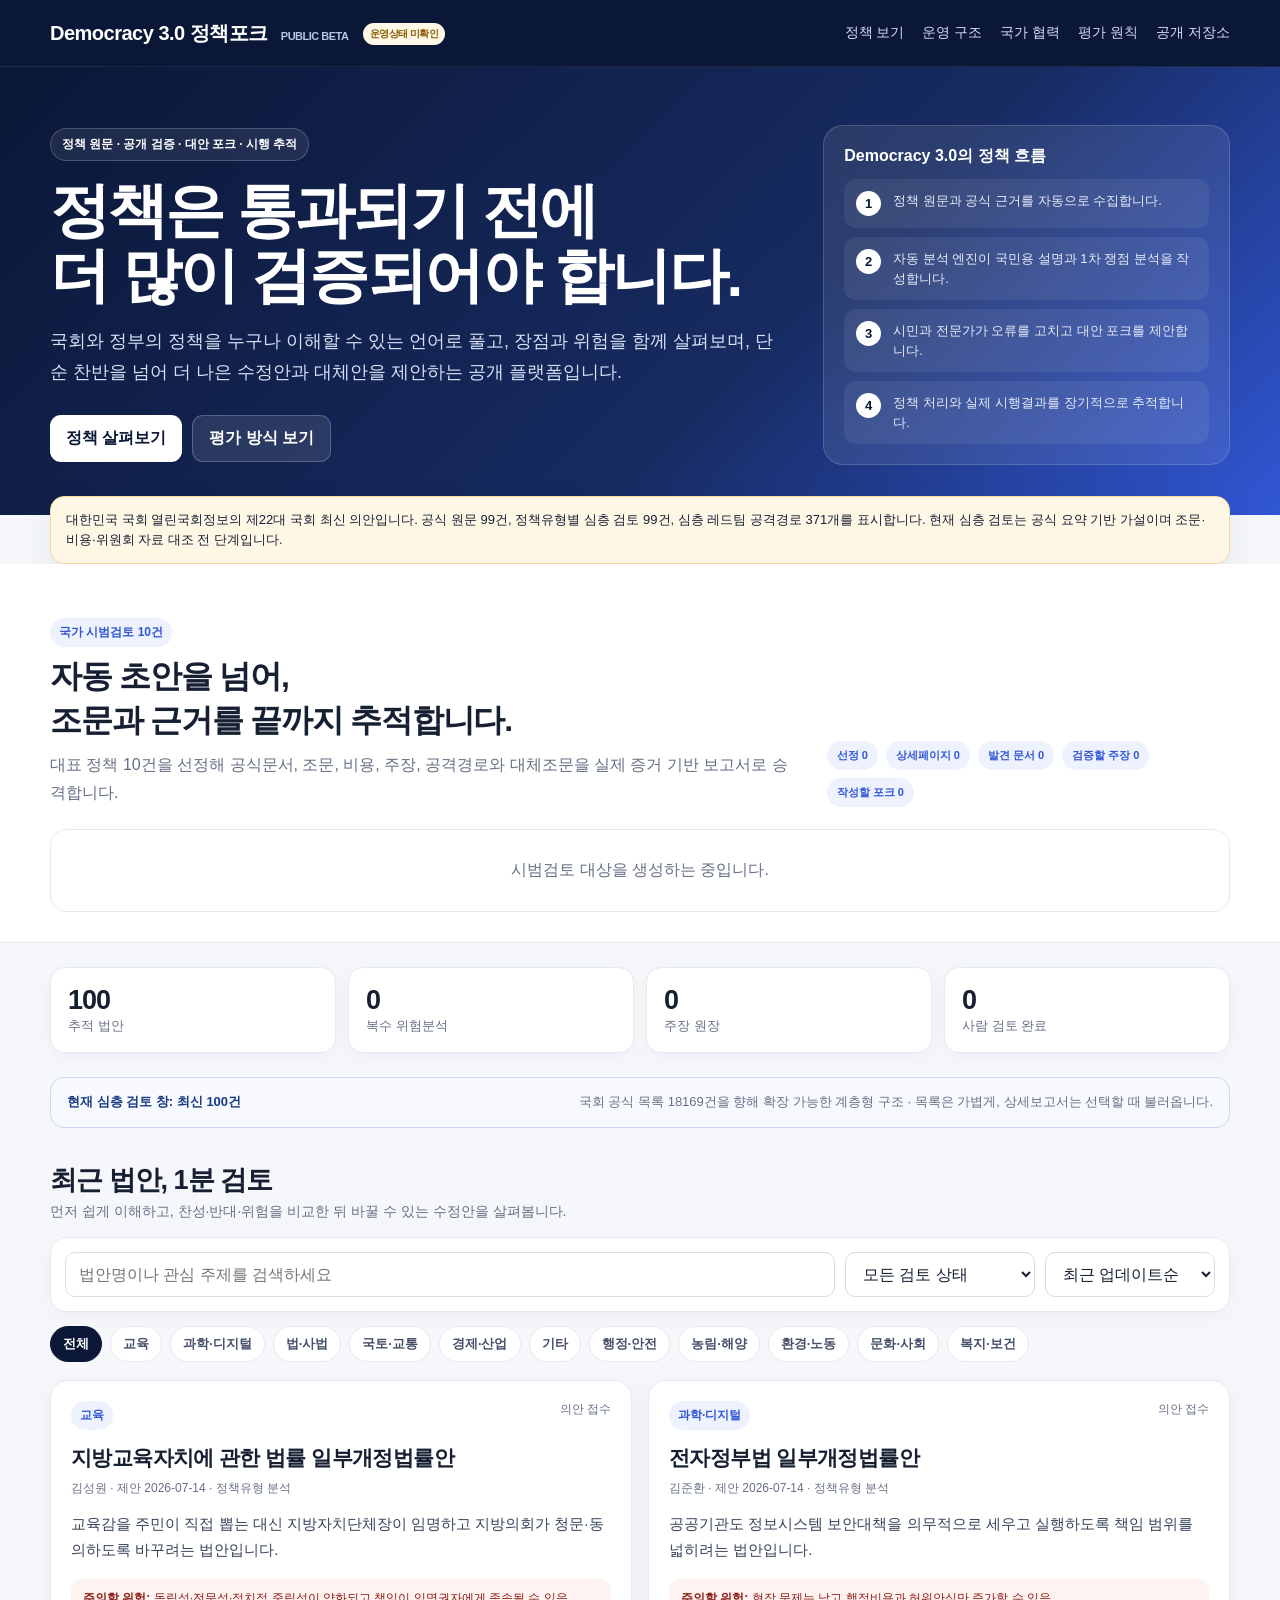
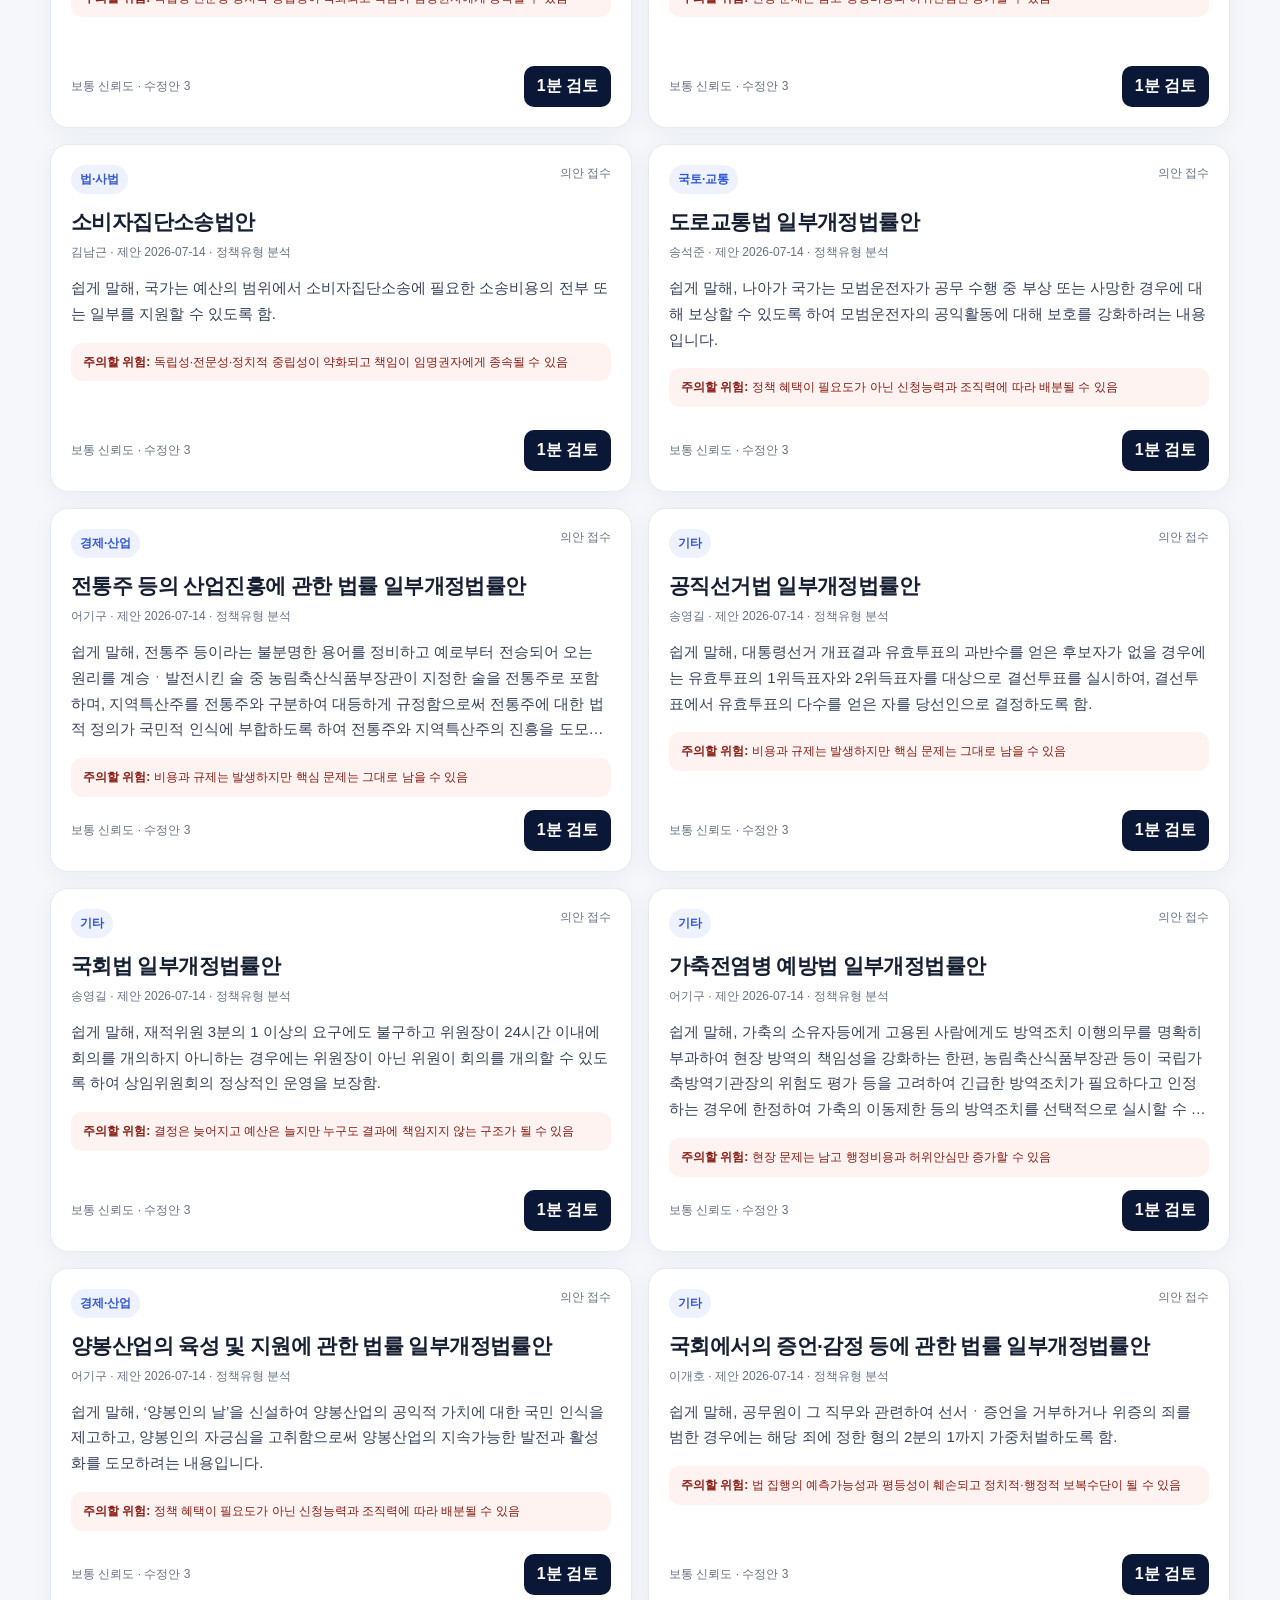
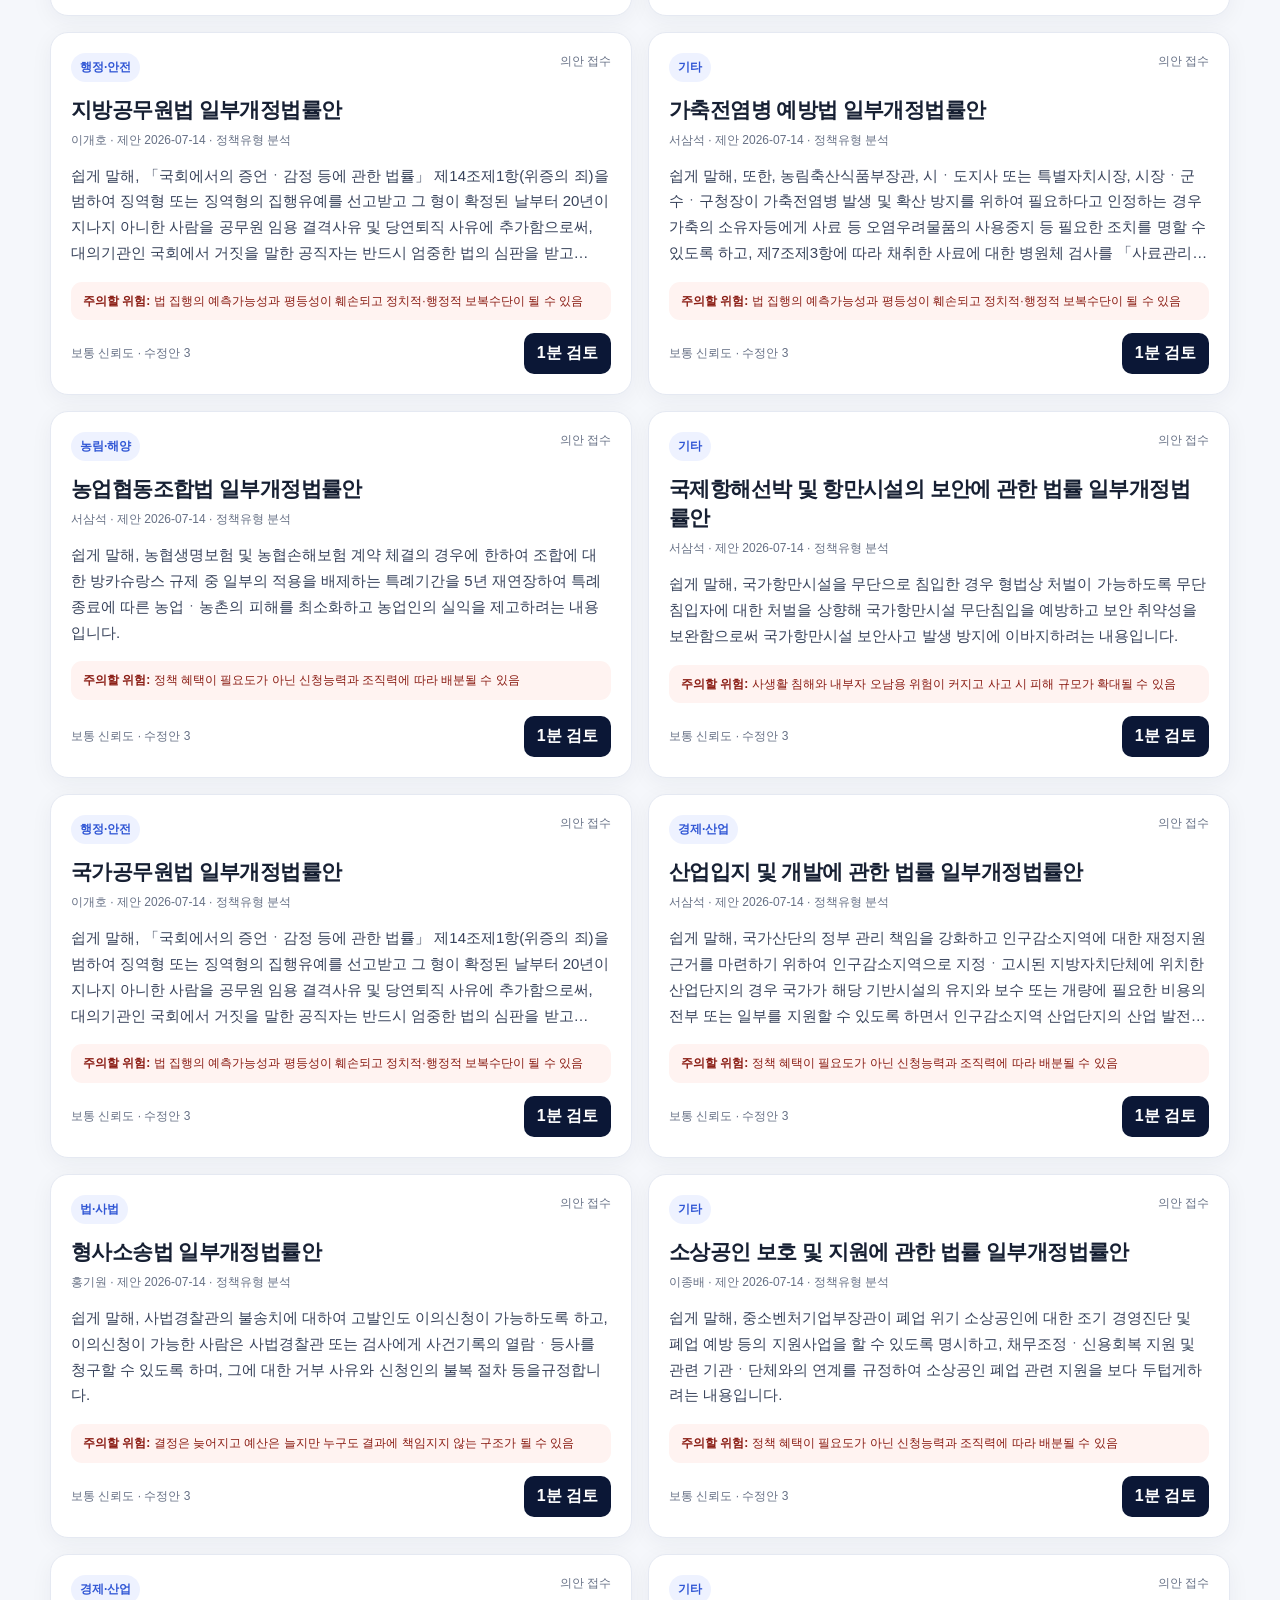
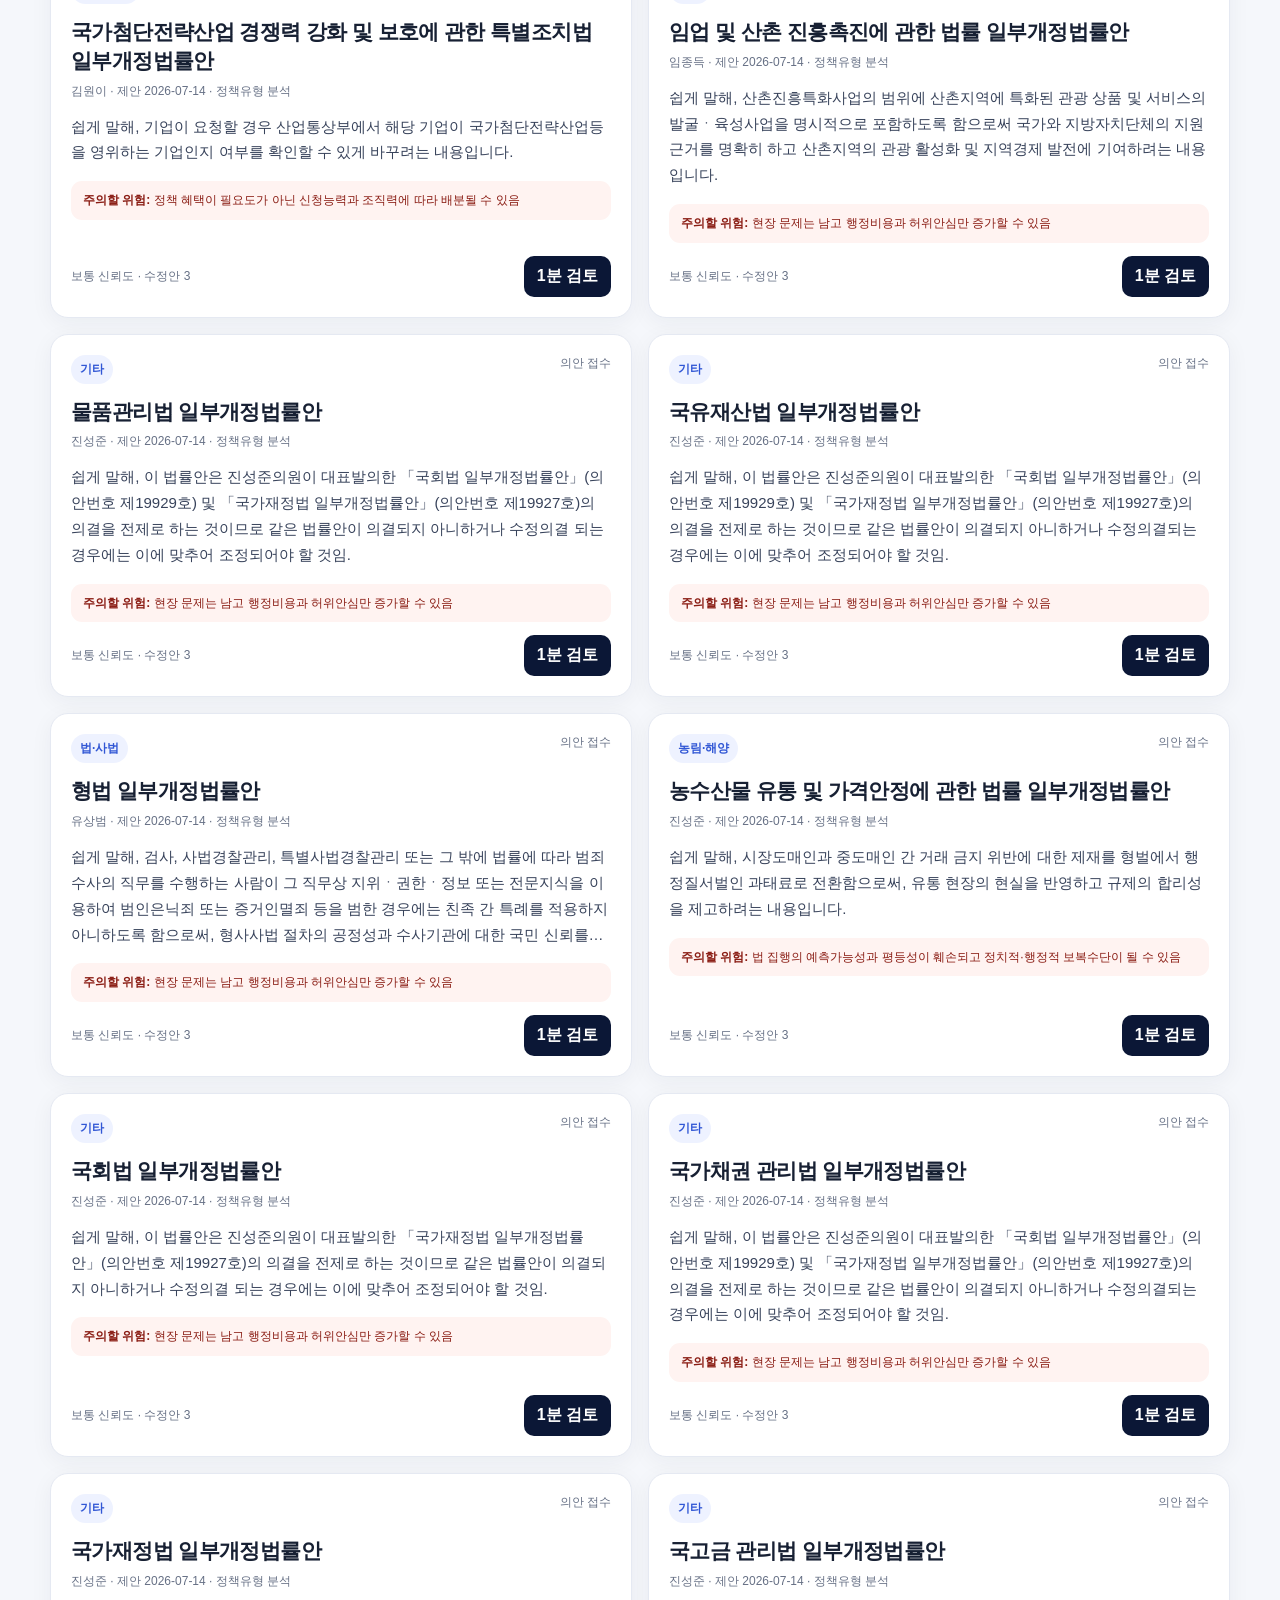
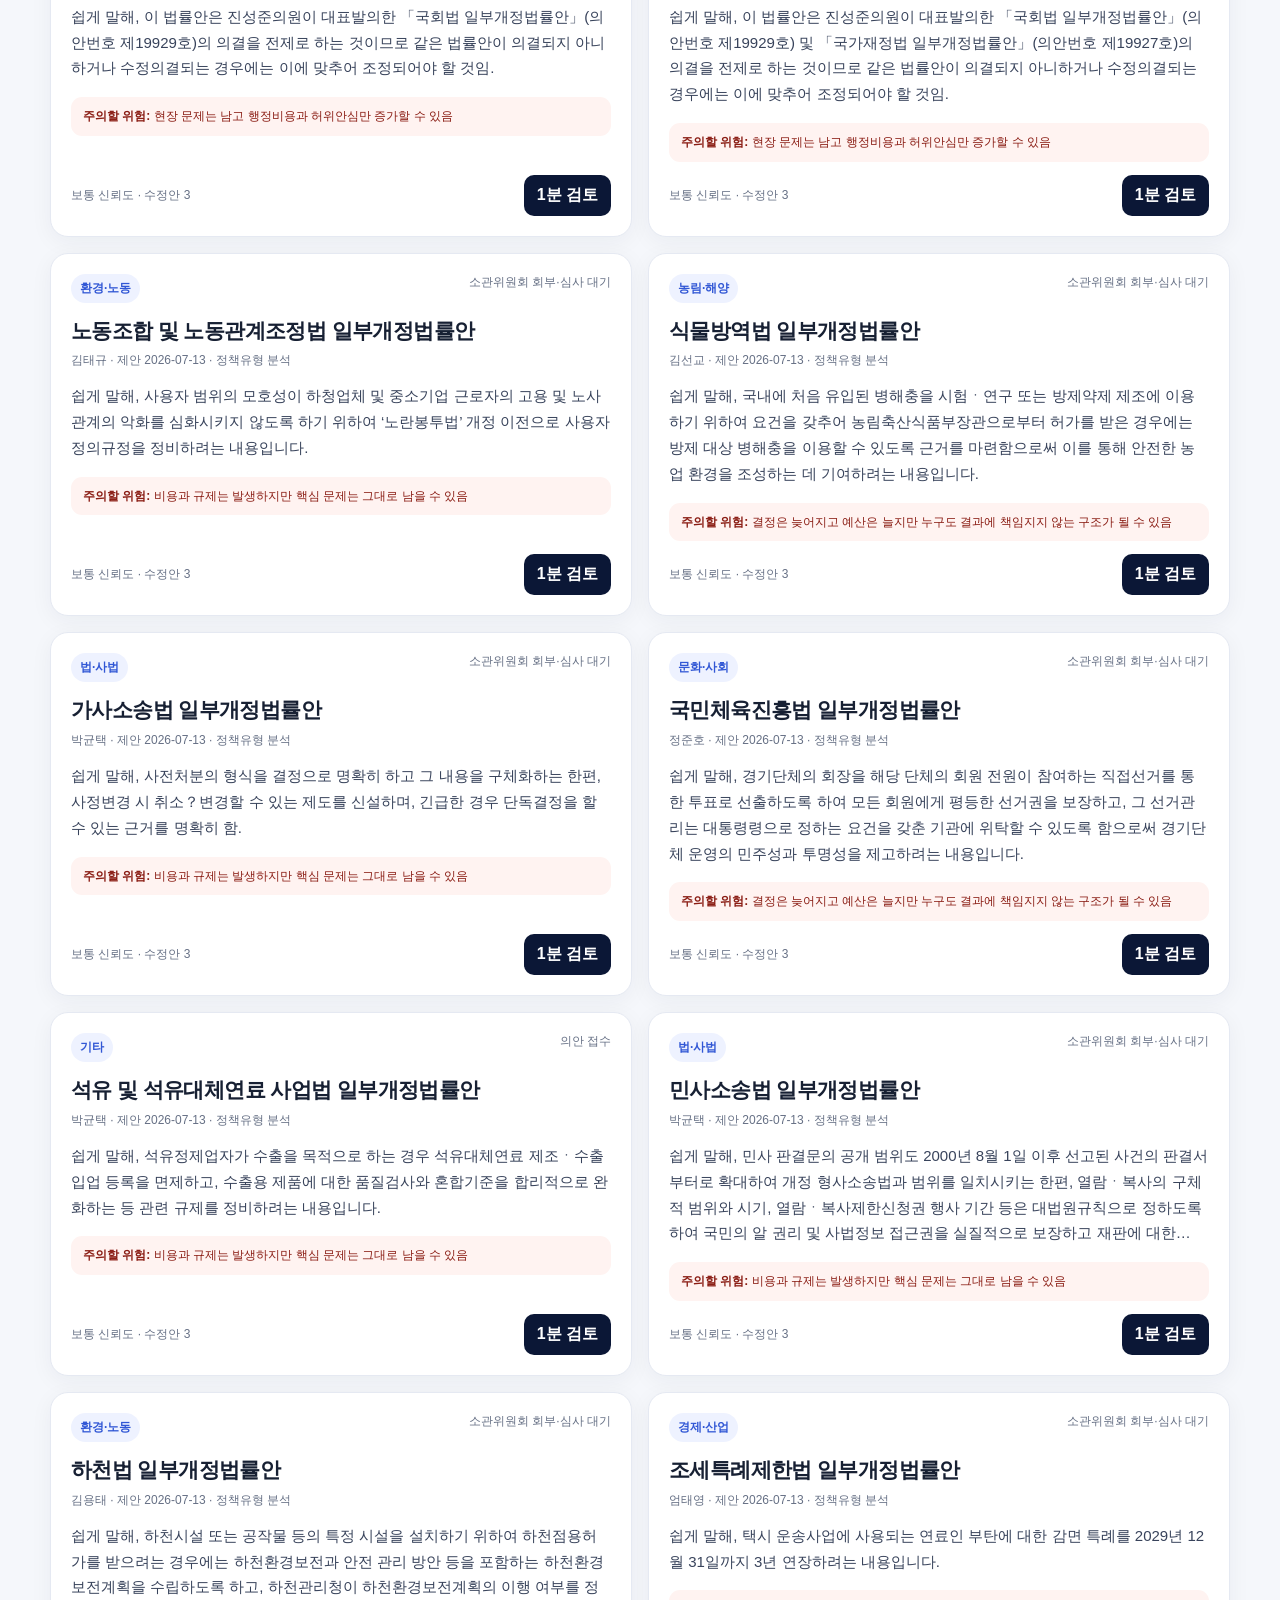
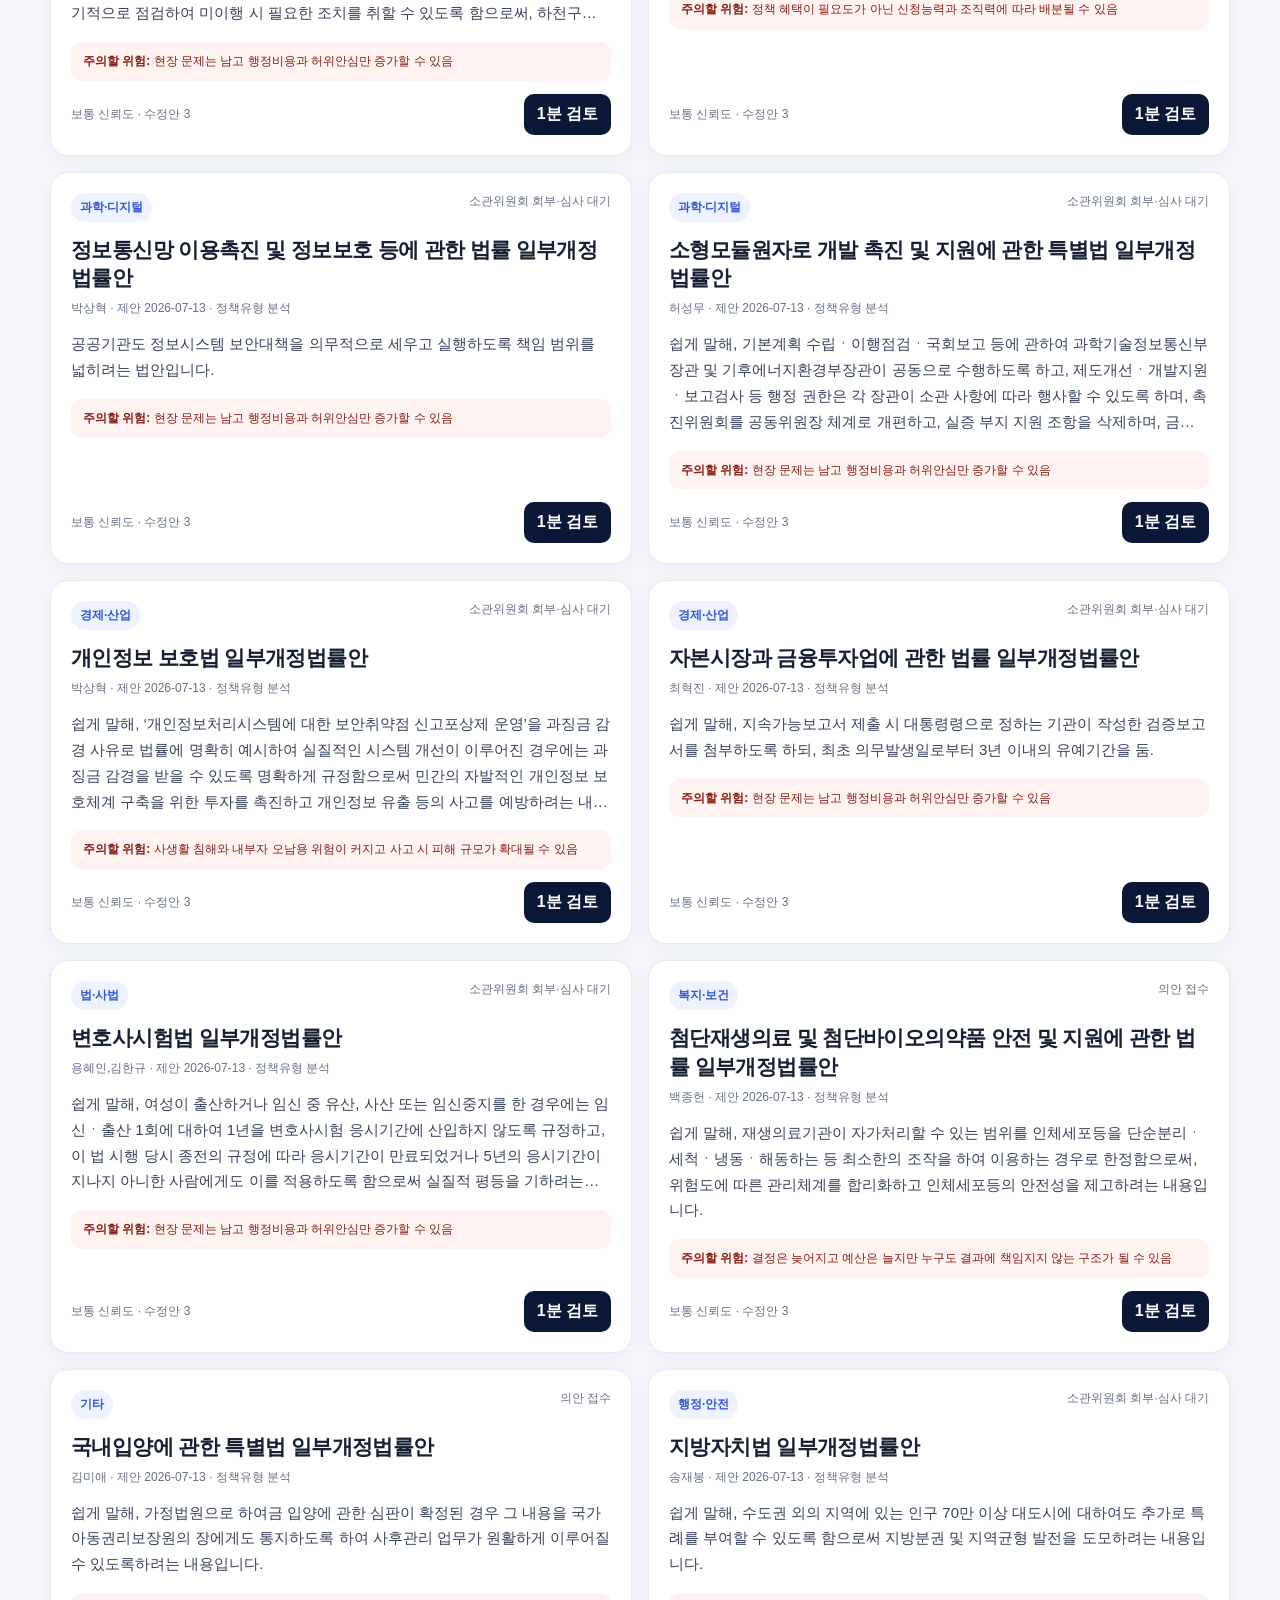
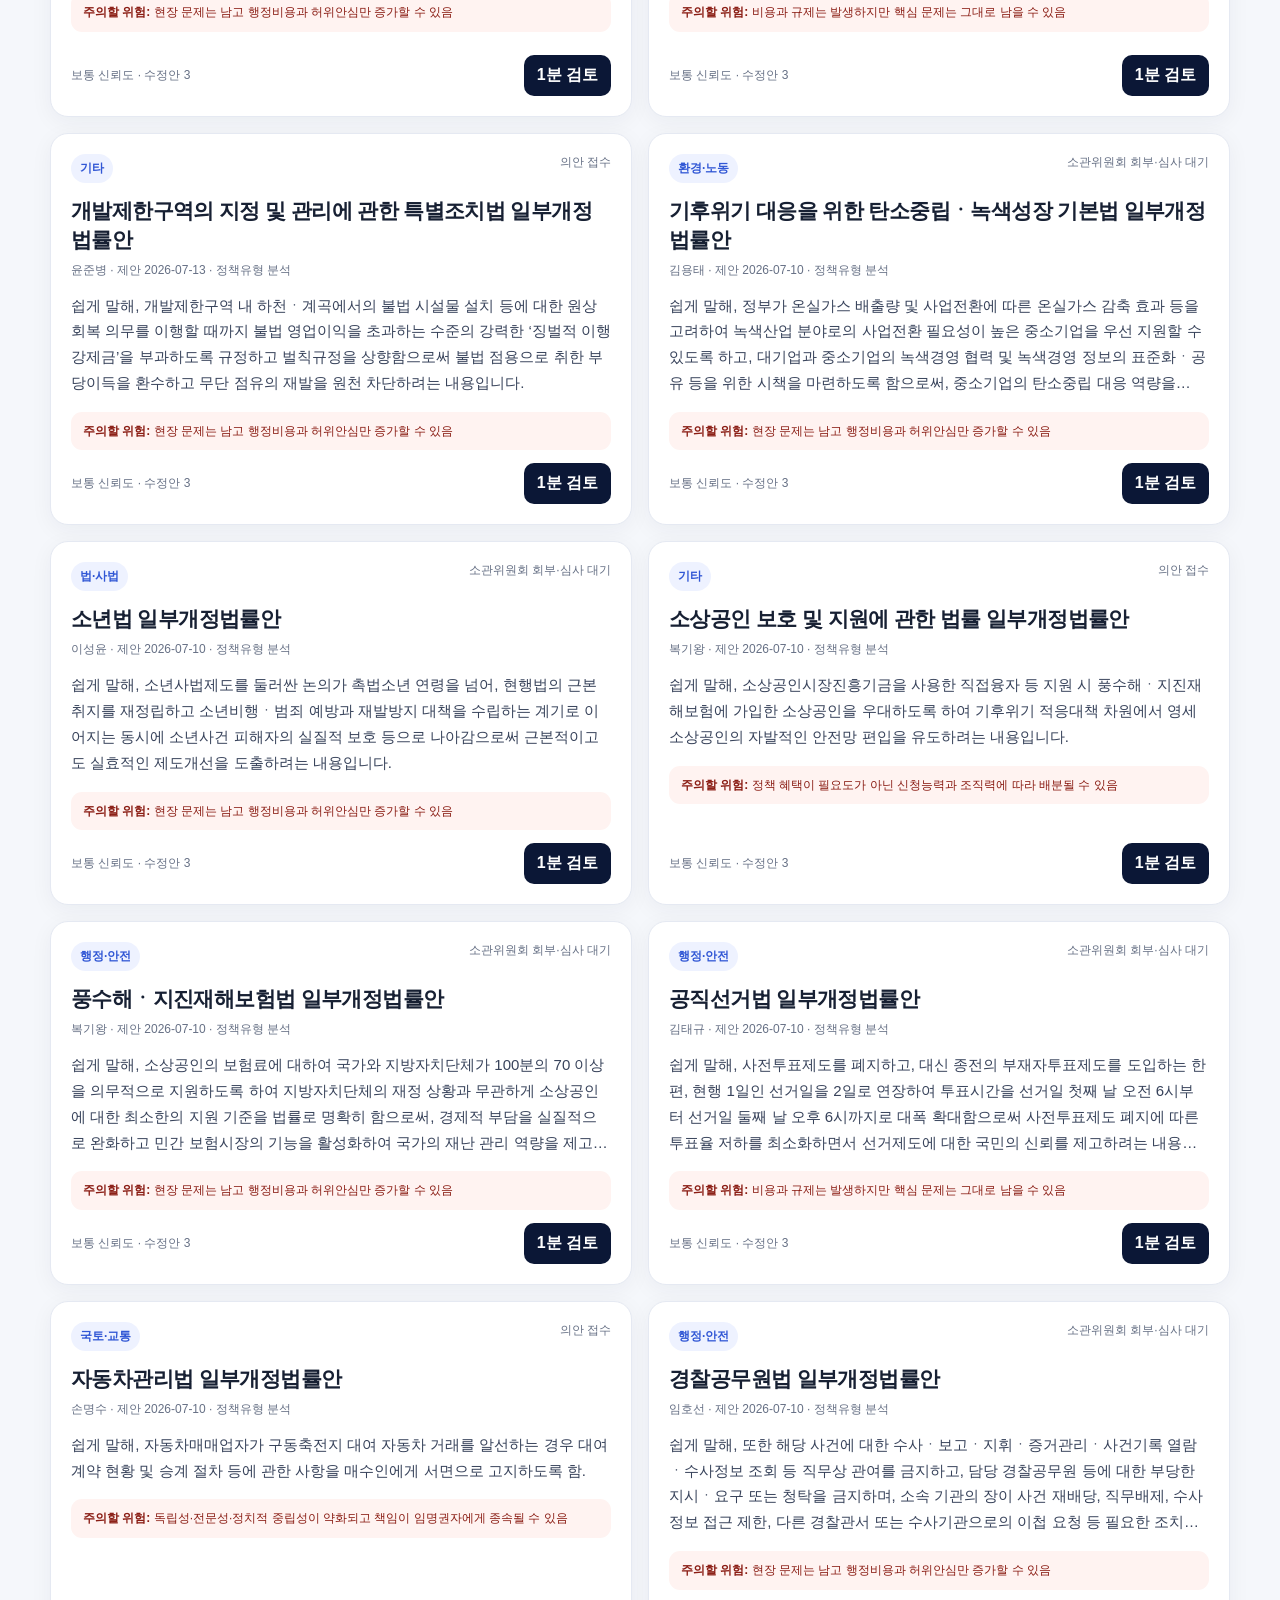
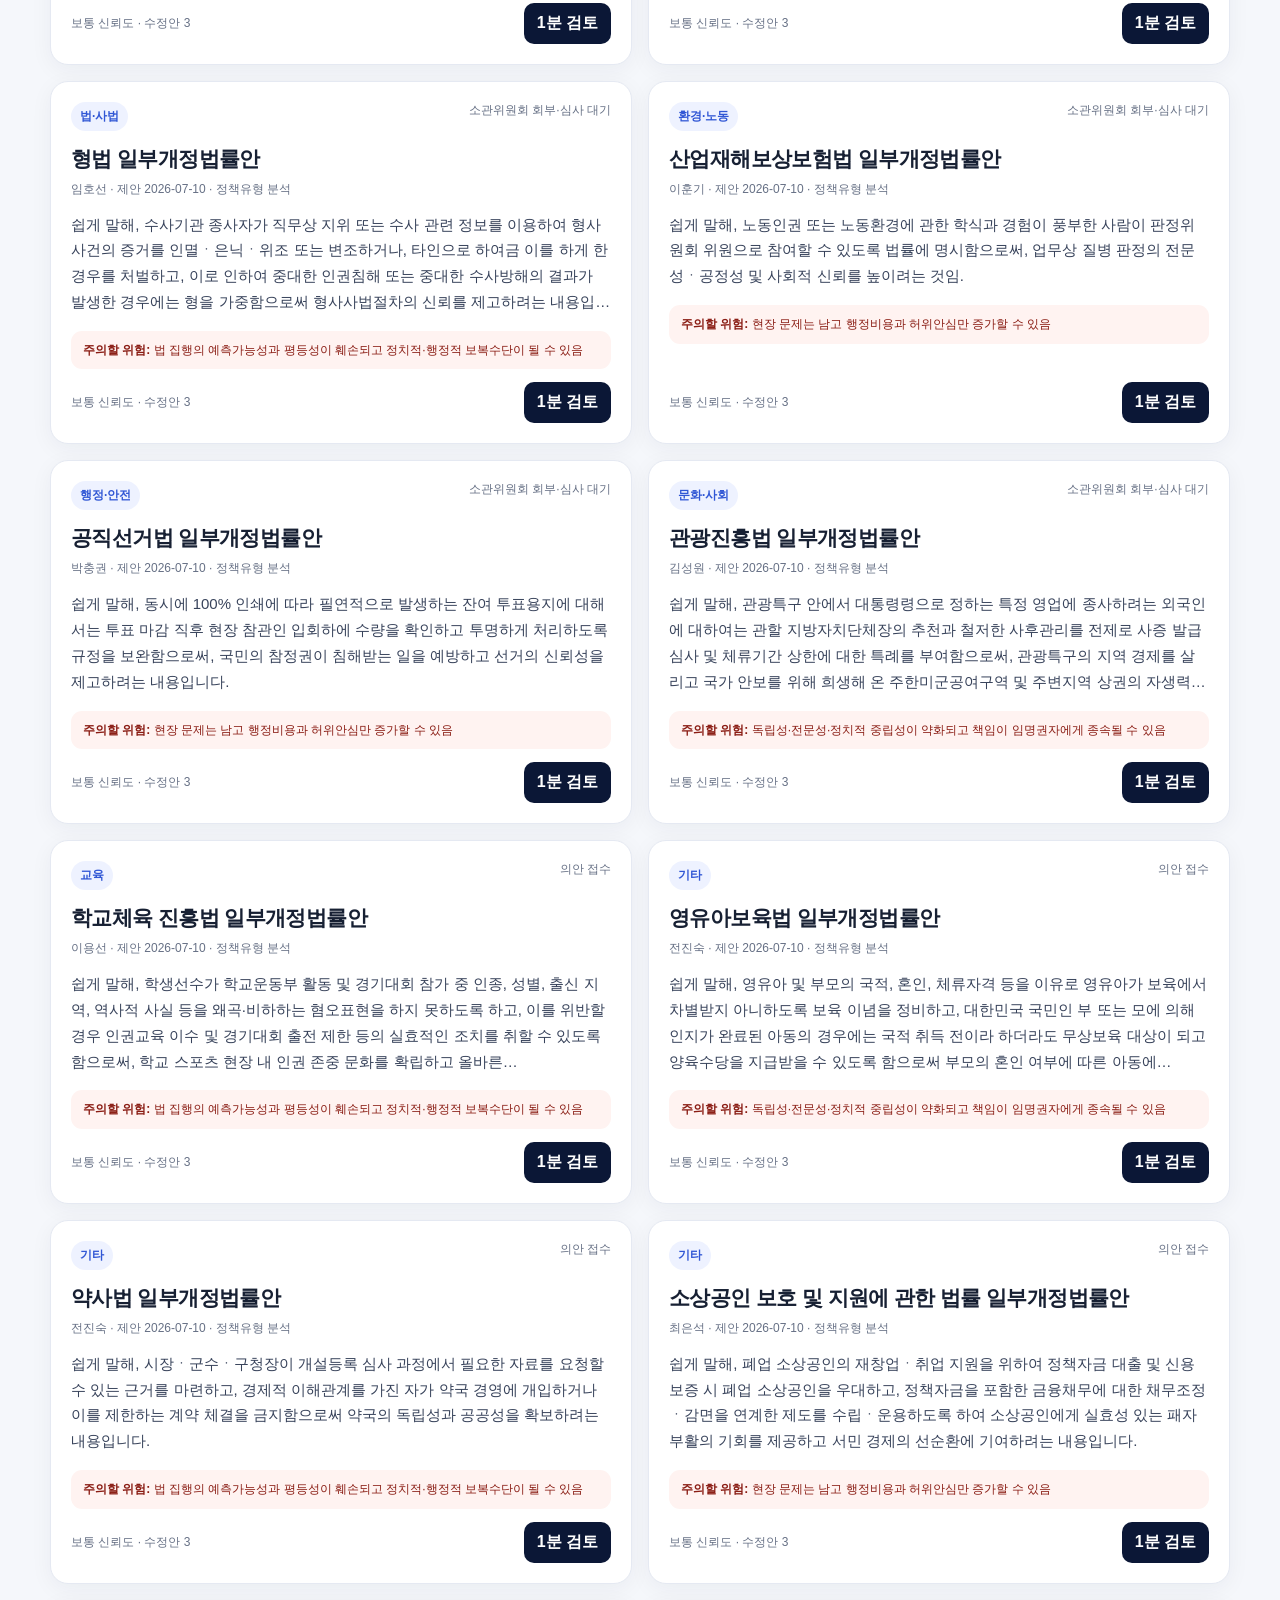
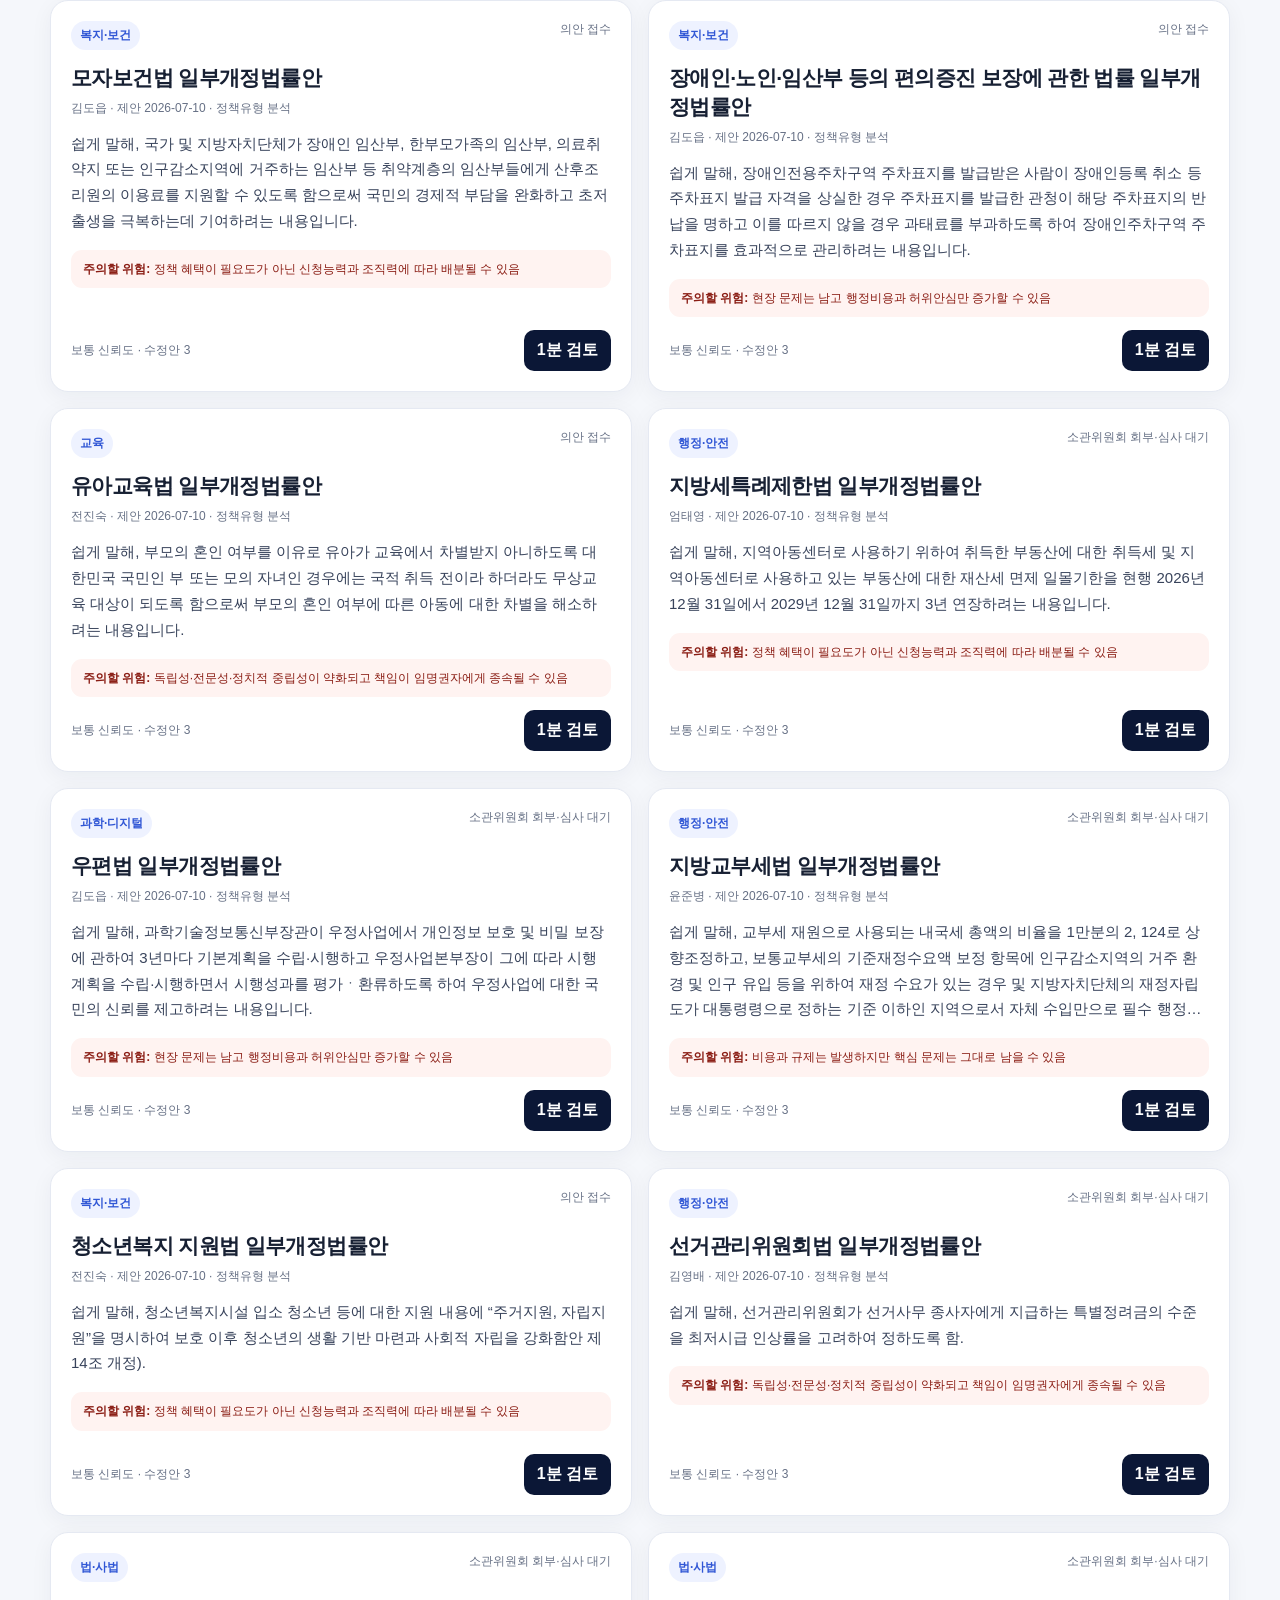
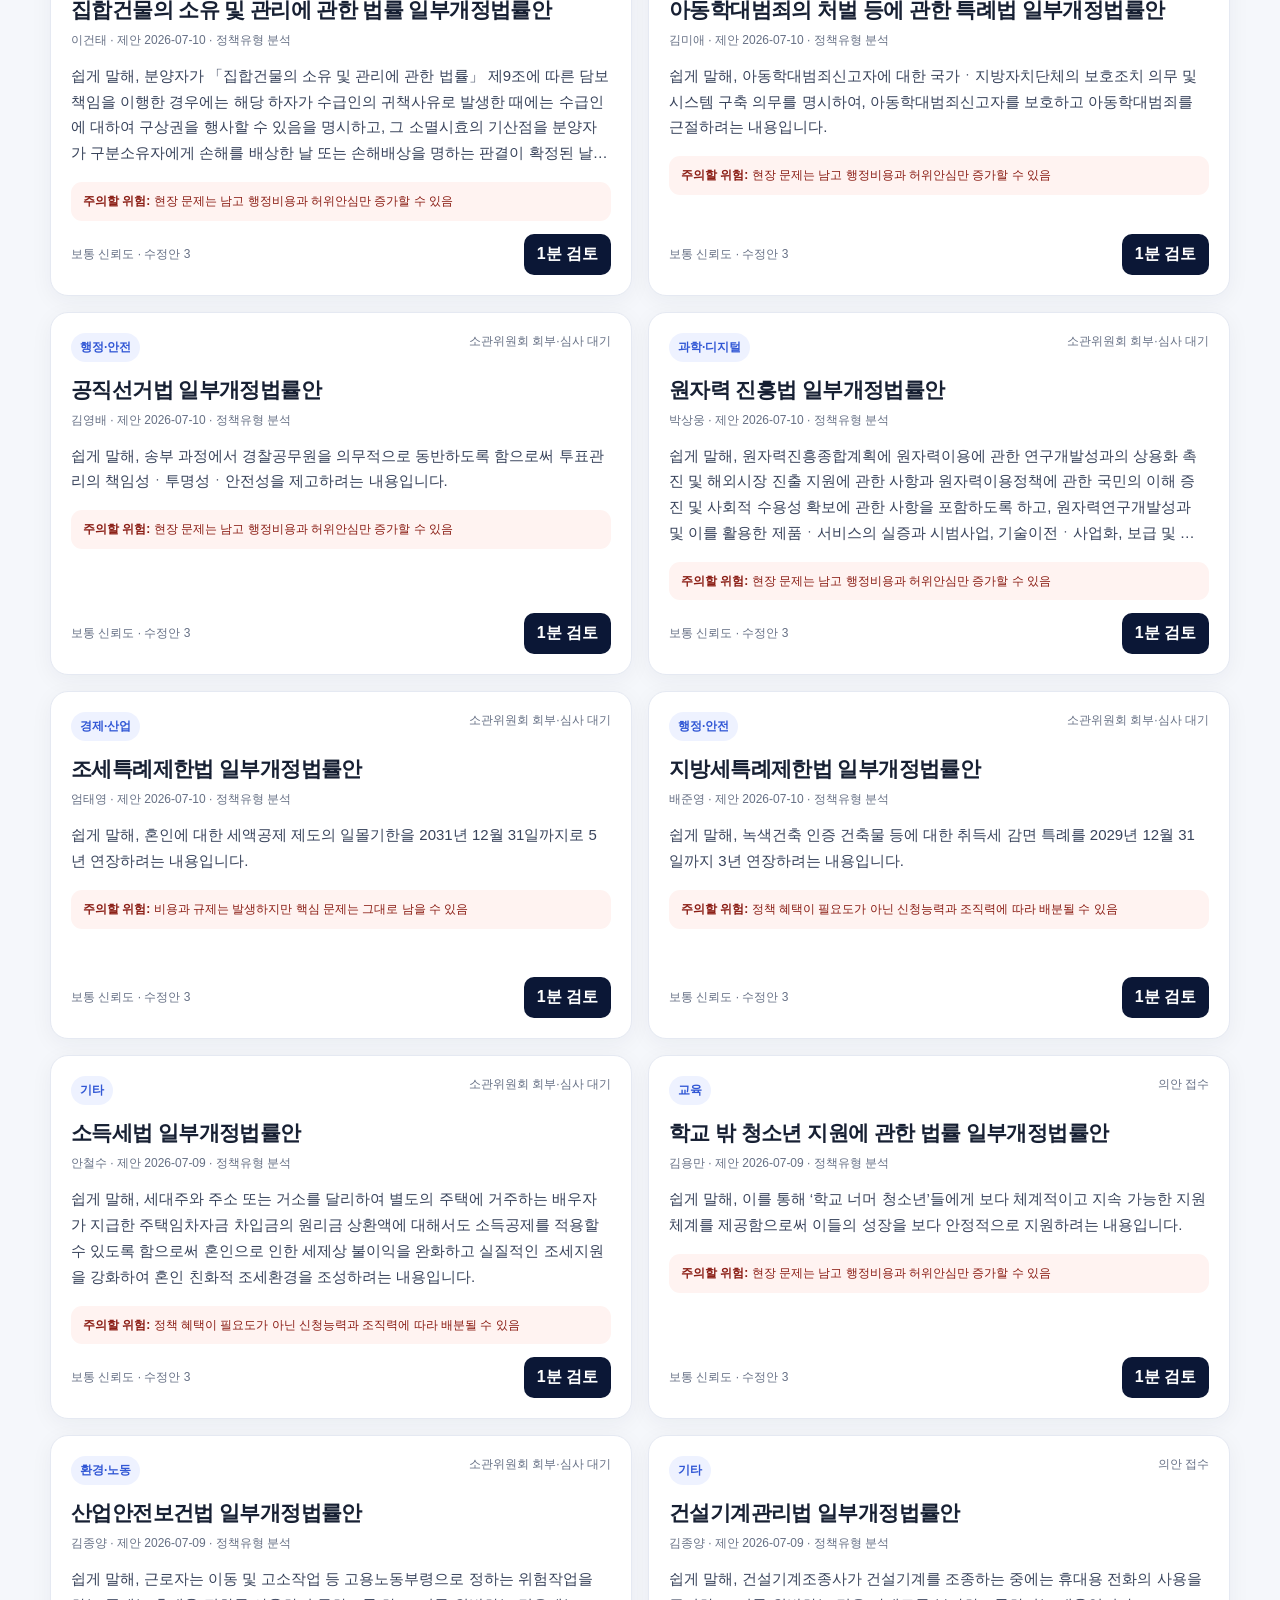
==== index.html @ ca33892d "Add files via upload Add ten evidence-based national pilot reviews" ====
<!doctype html>
<html lang="ko">
<head>
  <meta charset="utf-8">
  <meta name="viewport" content="width=device-width,initial-scale=1">
  <title>Democracy 3.0 정책포크</title>
  <meta name="description" content="국회 법안과 공공정책을 수집하고, 국민용 설명·복수 위험프로필·레드팀 검토·증거사슬·대안 포크를 공개하는 Democracy 3.0 정책 플랫폼">
  <meta name="robots" content="index,follow">
  <meta property="og:title" content="Democracy 3.0 정책포크">
  <meta property="og:description" content="정책을 읽는 곳을 넘어, 근거와 위험을 검증하고 더 나은 수정안을 함께 만드는 공개 플랫폼">
  <meta property="og:type" content="website">
  <meta property="og:url" content="https://edenabworld-architecture.github.io/democracy3-policy-fork/">
  <style>
    :root{
      --navy:#0b1736;--blue:#3157d5;--blue2:#6e8bff;--ink:#172033;--muted:#667085;
      --line:#e5e9f2;--bg:#f5f7fb;--card:#fff;--soft:#eef2ff;--warn:#fff7e6;
      --green:#067647;--red:#b42318;--shadow:0 10px 30px rgba(21,33,62,.08)
    }
    *{box-sizing:border-box}html{scroll-behavior:smooth}
    body{margin:0;font-family:Arial,"Noto Sans KR","Apple SD Gothic Neo",sans-serif;background:var(--bg);color:var(--ink)}
    button,input,select{font:inherit}.container{width:min(1180px,calc(100% - 32px));margin:auto}
    .topbar{background:var(--navy);color:white;position:sticky;top:0;z-index:20;border-bottom:1px solid rgba(255,255,255,.08)}
    .topbar-inner{height:66px;display:flex;align-items:center;justify-content:space-between;gap:20px}
    .brand{font-weight:900;font-size:20px;letter-spacing:-.5px}.brand small{font-size:11px;color:#b9c5e7;margin-left:8px;font-weight:700}
    .nav{display:flex;gap:18px;font-size:14px;color:#d5dcf1}.nav a{color:inherit;text-decoration:none}
    .hero{background:linear-gradient(135deg,#0b1736 0%,#172b61 60%,#3157d5 100%);color:white;padding:58px 0 50px}
    .hero-grid{display:grid;grid-template-columns:1.45fr .8fr;gap:36px;align-items:center}
    .eyebrow{display:inline-flex;align-items:center;gap:8px;border:1px solid rgba(255,255,255,.2);background:rgba(255,255,255,.08);padding:7px 11px;border-radius:999px;font-size:12px;font-weight:800}
    h1{font-size:clamp(34px,5vw,60px);line-height:1.07;letter-spacing:-2.4px;margin:18px 0 18px}
    .hero p{color:#d8e0f6;font-size:18px;line-height:1.75;max-width:760px;margin:0}
    .hero-actions{display:flex;gap:10px;flex-wrap:wrap;margin-top:26px}
    .btn{border:0;border-radius:11px;padding:12px 16px;font-weight:800;cursor:pointer;text-decoration:none;display:inline-flex;align-items:center;justify-content:center}
    .btn-primary{background:white;color:var(--navy)}.btn-secondary{background:rgba(255,255,255,.1);color:white;border:1px solid rgba(255,255,255,.22)}
    .hero-panel{background:rgba(255,255,255,.09);border:1px solid rgba(255,255,255,.16);border-radius:20px;padding:20px;backdrop-filter:blur(6px)}
    .hero-panel h3{margin:0 0 12px;font-size:16px}.flow{display:grid;gap:9px}
    .flow-item{display:flex;gap:12px;align-items:flex-start;background:rgba(255,255,255,.07);padding:12px;border-radius:12px;color:#e8edfb;font-size:13px;line-height:1.5}
    .flow-num{width:25px;height:25px;display:grid;place-items:center;border-radius:50%;background:white;color:var(--navy);font-weight:900;flex:0 0 auto}
    .notice-wrap{margin-top:-19px}.notice{background:var(--warn);border:1px solid #f2d89a;border-radius:14px;padding:13px 15px;box-shadow:var(--shadow);font-size:13px;line-height:1.55}
    .stats{display:grid;grid-template-columns:repeat(4,1fr);gap:12px;margin:24px 0}
    .stat{background:var(--card);border:1px solid var(--line);border-radius:15px;padding:17px;box-shadow:0 4px 18px rgba(21,33,62,.04)}
    .stat strong{display:block;font-size:27px;letter-spacing:-1px}.stat span{font-size:13px;color:var(--muted)}
    .section-head{display:flex;justify-content:space-between;align-items:end;gap:20px;margin:34px 0 16px}
    .section-head h2{margin:0;font-size:27px;letter-spacing:-1px}.section-head p{margin:5px 0 0;color:var(--muted);font-size:14px}
    .controls{background:white;border:1px solid var(--line);border-radius:16px;padding:14px;display:grid;grid-template-columns:1fr 190px 170px;gap:10px;box-shadow:0 5px 18px rgba(21,33,62,.04)}
    input,select{width:100%;border:1px solid #d7dce7;border-radius:10px;padding:12px 13px;background:white;color:var(--ink)}
    .chips{display:flex;gap:8px;flex-wrap:wrap;margin:14px 0 18px}
    .chip{border:1px solid var(--line);background:white;color:#46506a;border-radius:999px;padding:8px 12px;font-size:13px;font-weight:700;cursor:pointer}
    .chip.active{background:var(--navy);color:white;border-color:var(--navy)}
    .grid{display:grid;grid-template-columns:repeat(2,minmax(0,1fr));gap:16px;padding-bottom:35px}
    .card{background:var(--card);border:1px solid var(--line);border-radius:18px;padding:20px;box-shadow:0 5px 22px rgba(21,33,62,.05);display:flex;flex-direction:column;min-height:348px}
    .card:hover{transform:translateY(-2px);transition:.18s;box-shadow:var(--shadow)}
    .card-top{display:flex;justify-content:space-between;align-items:flex-start;gap:10px}
    .tag{display:inline-flex;align-items:center;background:var(--soft);color:var(--blue);font-size:12px;font-weight:900;padding:6px 9px;border-radius:999px}
    .status{font-size:12px;color:var(--muted);white-space:nowrap}
    .card h3{font-size:21px;line-height:1.38;letter-spacing:-.6px;margin:14px 0 7px}
    .meta{color:var(--muted);font-size:12px}.summary{font-size:15px;line-height:1.65;color:#38435b;margin:14px 0}.card .summary{display:-webkit-box;-webkit-line-clamp:6;-webkit-box-orient:vertical;overflow:hidden}.official-box{background:#f7f9fc;border:1px solid var(--line);border-radius:14px;padding:16px}.official-text{white-space:pre-wrap;line-height:1.75;color:#2f3a52;font-size:14px;max-height:380px;overflow:auto}.source-row{display:flex;flex-wrap:wrap;gap:8px;align-items:center;margin-top:13px}.source-link{display:inline-flex;text-decoration:none;background:var(--navy);color:white;border-radius:9px;padding:9px 12px;font-size:12px;font-weight:800}.pending{background:#fff8e8;border:1px solid #f1d99a;border-radius:13px;padding:14px;line-height:1.65;color:#70510a}.analysis-box{background:#f4f7ff;border:1px solid #dbe3ff;border-radius:14px;padding:16px}.analysis-box p{white-space:pre-wrap;line-height:1.75;margin:9px 0;color:#2d3b63}.badges{display:flex;gap:7px;flex-wrap:wrap;margin:10px 0}.badge{display:inline-flex;border-radius:999px;padding:6px 9px;background:#eef2ff;color:#3157d5;font-size:11px;font-weight:900}.basis{font-size:12px;line-height:1.65;color:#667085;background:#f7f8fb;border-radius:10px;padding:11px;margin-top:12px}.timeline{display:grid;gap:8px}.timeline-row{display:grid;grid-template-columns:145px 1fr;gap:12px;border-left:3px solid #3157d5;padding:8px 10px;background:#f7f8fb;border-radius:0 10px 10px 0;font-size:13px}.signal-note{font-size:12px;color:#667085;line-height:1.6;margin-top:12px}.brief-grid{display:grid;grid-template-columns:repeat(2,1fr);gap:10px}.brief{border:1px solid var(--line);border-radius:13px;padding:14px;background:#fff}.brief b{display:block;font-size:12px;color:var(--blue);margin-bottom:6px}.brief p{margin:0;line-height:1.65;font-size:14px}.review-grid{display:grid;grid-template-columns:repeat(2,1fr);gap:10px}.review-box{border-radius:13px;padding:14px;line-height:1.6;font-size:13px}.review-box.good{background:#eefbf5;color:#075b3b}.review-box.weak{background:#fff8e8;color:#70510a}.review-box.oppose{background:#fff3f1;color:#8a1c13}.review-box.gap{background:#f1f4fa;color:#38435b}.rt-grid{display:grid;gap:10px}.rt-card{border:1px solid #f3c7c1;background:#fff7f5;border-radius:14px;padding:15px}.rt-head{display:flex;justify-content:space-between;gap:10px;align-items:center}.severity{font-size:11px;font-weight:900;border-radius:999px;padding:5px 8px;background:#b42318;color:white}.rt-card p{margin:8px 0;line-height:1.6;font-size:13px}.failure-grid{display:grid;gap:10px}.failure{border-left:4px solid #b54708;background:#fff9ed;padding:14px;border-radius:0 12px 12px 0}.failure p{margin:6px 0;line-height:1.6;font-size:13px}.lever-grid{display:grid;grid-template-columns:repeat(2,1fr);gap:10px}.lever{border:1px solid #dbe3ff;background:#f7f8ff;border-radius:13px;padding:13px}.lever b{display:block;color:var(--blue);margin-bottom:6px}.lever p{margin:5px 0;line-height:1.55;font-size:13px}.auto-fork{border:1px solid #cfd8ff;background:#f7f8ff;border-radius:14px;padding:15px;margin:10px 0}.auto-fork-head{display:flex;justify-content:space-between;gap:10px}.auto-fork small{color:var(--muted)}.readiness{background:#eef2ff;border:1px solid #dbe3ff;border-radius:13px;padding:14px;line-height:1.6}details.deep{border-top:1px solid var(--line);margin-top:18px;padding-top:14px}details.deep>summary{cursor:pointer;font-weight:900;font-size:18px;list-style:none}details.deep>summary::-webkit-details-marker{display:none}
    .split{display:grid;grid-template-columns:1fr 1fr;gap:10px;margin:4px 0 15px}
    .mini{border-radius:12px;padding:11px;font-size:12px;line-height:1.55}.mini.good{background:#eefbf5;color:#075b3b}.mini.bad{background:#fff3f1;color:#8a1c13}
    .mini b{display:block;margin-bottom:3px}.card-bottom{margin-top:auto;display:flex;align-items:center;justify-content:space-between;gap:10px}
    .review{font-size:12px;color:var(--muted)}.detail-btn{background:var(--navy);color:white;border:0;border-radius:10px;padding:10px 13px;font-weight:800;cursor:pointer}
    .empty{grid-column:1/-1;background:white;border:1px solid var(--line);border-radius:16px;padding:30px;text-align:center;color:var(--muted)}
    .method{background:white;border-top:1px solid var(--line);border-bottom:1px solid var(--line);padding:48px 0;margin-top:15px}
    .method-grid{display:grid;grid-template-columns:.85fr 1.4fr;gap:40px}.method h2{font-size:30px;margin-top:0}
    .principles{display:grid;grid-template-columns:repeat(2,1fr);gap:12px}.principle{border:1px solid var(--line);border-radius:14px;padding:15px}
    .principle b{display:block;margin-bottom:6px}.principle p{margin:0;color:var(--muted);font-size:13px;line-height:1.55}
    footer{background:var(--navy);color:#b9c5e7;padding:32px 0;margin-top:0;font-size:13px}
    dialog{width:min(900px,95vw);max-height:91vh;border:0;border-radius:20px;padding:0;box-shadow:0 25px 80px rgba(0,0,0,.28)}
    dialog::backdrop{background:rgba(7,15,35,.62)}.modal{padding:24px}.modal-head{display:flex;justify-content:space-between;gap:15px}
    .close{background:#eef1f7;border:0;border-radius:9px;padding:9px 12px;cursor:pointer;height:fit-content}
    .modal h2{font-size:29px;line-height:1.3;margin:13px 0 7px;letter-spacing:-1px}
    .modal-section{border-top:1px solid var(--line);padding-top:18px;margin-top:18px}.modal-section h3{margin:0 0 11px;font-size:18px}
    .impact-grid{display:grid;grid-template-columns:repeat(3,1fr);gap:10px}.impact{background:#f7f8fb;border-radius:12px;padding:13px;font-size:13px;line-height:1.6}
    ul{padding-left:20px}.modal li{margin:6px 0;line-height:1.55}
    .score-grid{display:grid;grid-template-columns:repeat(2,1fr);gap:8px 18px}.score{display:grid;grid-template-columns:100px 1fr 25px;align-items:center;gap:8px;font-size:12px}
    .bar{height:8px;background:#ebedf3;border-radius:999px;overflow:hidden}.bar span{display:block;height:100%;background:linear-gradient(90deg,var(--blue),var(--blue2))}
    .fork{border-left:4px solid var(--blue);background:#f7f8ff;padding:14px;margin:10px 0;border-radius:0 12px 12px 0}
    .fork-head{display:flex;justify-content:space-between;gap:10px}.fork-type{font-size:11px;color:var(--blue);font-weight:900}
    .fork p{margin:8px 0;line-height:1.6}.fork small{display:block;color:var(--muted);line-height:1.6}
    @media(max-width:820px){
      .nav{display:none}.hero-grid,.method-grid{grid-template-columns:1fr}.hero-panel{display:none}
      .stats{grid-template-columns:repeat(2,1fr)}.controls{grid-template-columns:1fr}.grid{grid-template-columns:1fr}
      .impact-grid,.principles,.brief-grid,.review-grid,.lever-grid{grid-template-columns:1fr}.score-grid{grid-template-columns:1fr}
      h1{letter-spacing:-1.6px}.hero{padding:42px 0 45px}.section-head{align-items:flex-start;flex-direction:column}
    }
  
    /* v0.7 국민 눈높이 화면 */
    .card .summary{-webkit-line-clamp:4;font-size:15px;line-height:1.72}
    .card-decision{background:#f7f8fb;border-radius:11px;padding:10px 12px;font-size:12px;line-height:1.55;color:#46506a;margin:2px 0 13px}
    .core-grid{display:grid;grid-template-columns:repeat(3,1fr);gap:10px}
    .core-card{border-radius:14px;padding:15px;line-height:1.65;font-size:13px}
    .core-card b{display:block;margin-bottom:7px;font-size:13px}
    .core-card.pro{background:#eefbf5;color:#075b3b}
    .core-card.con{background:#fff8e8;color:#70510a}
    .core-card.risk{background:#fff3f1;color:#8a1c13}
    .fork-intro{font-size:13px;color:var(--muted);line-height:1.65;margin:0 0 12px}
    .fork-compare{display:grid;grid-template-columns:repeat(3,1fr);gap:10px}
    .fork-option{border:1px solid #dbe3ff;background:#f8f9ff;border-radius:15px;padding:15px;display:flex;flex-direction:column}
    .fork-label{width:30px;height:30px;border-radius:50%;display:grid;place-items:center;background:var(--navy);color:#fff;font-weight:900;margin-bottom:9px}
    .fork-option h4{font-size:16px;line-height:1.4;margin:0 0 5px}
    .fork-option .kind{font-size:11px;color:var(--blue);font-weight:900;margin-bottom:10px}
    .fork-option p{font-size:13px;line-height:1.6;margin:6px 0}
    .fork-option small{display:block;margin-top:auto;padding-top:10px;color:var(--muted);line-height:1.55}
    .participate{display:flex;gap:10px;flex-wrap:wrap;background:#eef2ff;border:1px solid #dbe3ff;border-radius:15px;padding:15px;margin-top:18px}
    .participate-copy{flex:1 1 320px}
    .participate-copy b{display:block;margin-bottom:5px}
    .participate-copy p{font-size:12px;color:var(--muted);line-height:1.55;margin:0}
    .participate-actions{display:flex;gap:8px;flex-wrap:wrap;align-items:center}
    .action-btn{border:0;border-radius:10px;padding:10px 13px;font-weight:900;cursor:pointer}
    .action-btn.primary{background:var(--navy);color:#fff}
    .action-btn.light{background:#fff;color:var(--navy);border:1px solid #cfd8ff}
    .compact-official{display:flex;gap:8px;flex-wrap:wrap;margin:10px 0 3px}
    .compact-official span{font-size:11px;background:#f1f4fa;color:#46506a;border-radius:999px;padding:6px 9px}
    details.public-detail{border-top:1px solid var(--line);margin-top:18px;padding-top:14px}
    details.public-detail>summary{cursor:pointer;font-weight:900;font-size:17px;list-style:none}
    details.public-detail>summary::-webkit-details-marker{display:none}
    .evidence-grid{display:grid;grid-template-columns:repeat(3,1fr);gap:10px}
    .evidence-box{border-radius:13px;padding:14px;font-size:13px;line-height:1.6}
    .evidence-box.clue{background:#eefbf5;color:#075b3b}
    .evidence-box.verified{background:#f1f4fa;color:#38435b}
    .evidence-box.unverified{background:#fff8e8;color:#70510a}
    .deep-note{font-size:12px;color:var(--muted);line-height:1.6;margin-top:10px}
    @media(max-width:820px){
      .core-grid,.fork-compare,.evidence-grid{grid-template-columns:1fr}
    }

    /* v0.8 신뢰·품질 표시 */
    .source-badges{display:flex;gap:7px;flex-wrap:wrap;margin:9px 0 14px}
    .source-badge{border-radius:999px;padding:6px 9px;font-size:11px;font-weight:900;border:1px solid transparent}
    .source-badge.official{background:#eaf8f1;color:#067647;border-color:#b7e4ce}
    .source-badge.automatic{background:#eef2ff;color:#3157d5;border-color:#dbe3ff}
    .source-badge.missing{background:#fff8e8;color:#8a5b00;border-color:#f1d99a}
    .quality-warning{background:#fff4e5;border:1px solid #f4c278;border-radius:13px;padding:13px 14px;color:#7a4600;font-size:13px;line-height:1.65;margin:12px 0}
    .risk-line{background:#fff3f1;color:#8a1c13;border-radius:11px;padding:10px 12px;font-size:12px;line-height:1.55;margin:2px 0 13px}
    .trust-note{font-size:12px;color:var(--muted);line-height:1.6;margin-top:8px}
    .hidden-fork{background:#f1f4fa;border:1px solid var(--line);border-radius:13px;padding:15px;color:#46506a;line-height:1.65}
    .status-table{display:grid;grid-template-columns:repeat(2,1fr);gap:8px}
    .status-item{display:flex;justify-content:space-between;gap:12px;background:#f7f8fb;border-radius:10px;padding:10px 12px;font-size:12px}
    .status-item b{color:var(--ink)}
    @media(max-width:680px){.status-table{grid-template-columns:1fr}}

    /* v0.9 정책유형별 심층검토 */
    .profile-banner{display:flex;justify-content:space-between;gap:12px;align-items:center;background:#0f1f3d;color:#fff;border-radius:14px;padding:14px 16px;margin:12px 0}
    .profile-banner small{display:block;color:#c9d4ed;margin-top:4px}
    .profile-pill{background:#fff;color:#0f1f3d;border-radius:999px;padding:7px 10px;font-size:11px;font-weight:900;white-space:nowrap}
    .mechanism{display:grid;grid-template-columns:repeat(5,1fr);gap:8px}
    .mechanism-step{position:relative;background:#f7f8fb;border:1px solid var(--line);border-radius:13px;padding:13px;font-size:12px;line-height:1.55}
    .mechanism-step b{display:block;color:var(--blue);margin-bottom:6px;font-size:13px}
    .mechanism-step em{display:block;margin-top:8px;color:#8a1c13;font-style:normal}
    .assumption-grid{display:grid;grid-template-columns:repeat(2,1fr);gap:10px}
    .assumption{border-left:4px solid #7f56d9;background:#f8f5ff;border-radius:0 13px 13px 0;padding:14px;font-size:13px;line-height:1.6}
    .assumption p{margin:7px 0}
    .actor-table{display:grid;gap:8px}
    .actor-row{display:grid;grid-template-columns:130px 1fr 1fr 1fr;gap:8px;background:#f7f8fb;border-radius:12px;padding:11px;font-size:12px;line-height:1.5}
    .actor-row.head{background:#dfe7ff;font-weight:900;color:#243b77}
    .deep-attack-grid{display:grid;gap:12px}
    .deep-attack{border:1px solid #efb7ae;background:#fff7f5;border-radius:15px;padding:16px}
    .deep-attack-head{display:flex;justify-content:space-between;gap:10px;align-items:center}
    .deep-attack h4{margin:0;font-size:16px}
    .deep-attack dl{display:grid;grid-template-columns:120px 1fr;gap:7px 12px;font-size:13px;line-height:1.55;margin:13px 0 0}
    .deep-attack dt{font-weight:900;color:#8a1c13}.deep-attack dd{margin:0}
    .effect-grid{display:grid;grid-template-columns:repeat(2,1fr);gap:10px}
    .effect{border:1px solid var(--line);border-radius:13px;padding:14px;font-size:13px;line-height:1.6}
    .effect .direction{display:inline-block;border-radius:999px;padding:4px 8px;background:#eef2ff;color:#3157d5;font-size:10px;font-weight:900;margin-bottom:7px}
    .stress-grid{display:grid;gap:9px}
    .stress{background:#fff8e8;border-left:4px solid #dc8b08;border-radius:0 12px 12px 0;padding:13px;font-size:13px;line-height:1.6}
    .evidence-test{border-bottom:1px solid var(--line);padding:13px 0;font-size:13px;line-height:1.65}
    .evidence-test:last-child{border-bottom:0}
    .deep-summary{display:flex;gap:8px;flex-wrap:wrap;margin:9px 0}
    .deep-summary span{background:#eef2ff;color:#3157d5;border-radius:999px;padding:6px 9px;font-size:11px;font-weight:900}
    .uncertainty{background:#f1f4fa;border-radius:13px;padding:14px;color:#46506a;font-size:13px;line-height:1.65}
    @media(max-width:900px){
      .mechanism{grid-template-columns:1fr}
      .actor-row{grid-template-columns:1fr}
      .actor-row.head{display:none}
      .assumption-grid,.effect-grid{grid-template-columns:1fr}
    }

    /* v0.10 복수 프로필·증거사슬 */
    .profile-list{display:flex;gap:7px;flex-wrap:wrap;margin-top:9px}
    .profile-token{background:#fff;color:#0f1f3d;border-radius:999px;padding:6px 9px;font-size:11px;font-weight:900}
    .profile-token.secondary{background:#dbe3ff;color:#243b77}
    .claim-ledger{display:grid;gap:10px}
    .claim-card{border:1px solid var(--line);border-radius:14px;padding:14px;background:#fff}
    .claim-head{display:flex;justify-content:space-between;gap:10px;align-items:flex-start}
    .claim-id{background:#0f1f3d;color:#fff;border-radius:999px;padding:4px 8px;font-size:10px;font-weight:900}
    .claim-type{font-size:11px;color:#3157d5;font-weight:900}
    .claim-card p{font-size:13px;line-height:1.65;margin:9px 0}
    .claim-meta{display:grid;grid-template-columns:repeat(2,1fr);gap:8px;font-size:12px}
    .claim-meta div{background:#f7f8fb;border-radius:10px;padding:9px;line-height:1.55}
    .chain-list{display:grid;gap:10px}
    .chain{border-left:4px solid #3157d5;background:#f7f8ff;border-radius:0 13px 13px 0;padding:14px;font-size:13px;line-height:1.65}
    .chain-flow{display:flex;gap:6px;flex-wrap:wrap;margin:8px 0}
    .chain-flow span{background:#fff;border:1px solid #dbe3ff;border-radius:999px;padding:5px 8px;font-size:11px}
    .doc-grid{display:grid;grid-template-columns:repeat(2,1fr);gap:10px}
    .doc-card{border:1px solid var(--line);border-radius:13px;padding:13px;background:#fff}
    .doc-card b{display:block;margin-bottom:5px}
    .doc-status{display:inline-block;border-radius:999px;padding:4px 8px;background:#fff8e8;color:#8a5b00;font-size:10px;font-weight:900;margin-bottom:7px}
    .doc-status.done{background:#eaf8f1;color:#067647}
    .doc-card p{font-size:12px;color:var(--muted);line-height:1.55;margin:5px 0}
    .profile-label{display:inline-block;background:#eef2ff;color:#3157d5;border-radius:999px;padding:4px 7px;font-size:10px;font-weight:900;margin-left:6px}
    @media(max-width:800px){
      .claim-meta,.doc-grid{grid-template-columns:1fr}
    }

    /* v0.11 국가규모 확장·외부 협력 */
    .coverage{margin:0 0 24px;padding:14px 16px;border:1px solid #cbd7ef;background:#f7f9ff;border-radius:14px;display:flex;justify-content:space-between;gap:16px;align-items:center;font-size:13px;line-height:1.6}
    .coverage b{color:#183b82}.coverage span{color:var(--muted)}
    .architecture,.cooperation,.governance{padding:72px 0}
    .architecture{background:#f7f8fb}.cooperation{background:#0f1f3d;color:#fff}
    .section-intro{max-width:800px;margin-bottom:30px}
    .section-intro h2{font-size:34px;margin:10px 0 14px}.section-intro p{line-height:1.8;color:var(--muted)}
    .cooperation .section-intro p{color:#c9d4ed}
    .tier-grid{display:grid;grid-template-columns:repeat(4,1fr);gap:14px}
    .tier-card{background:#fff;border:1px solid var(--line);border-radius:16px;padding:18px;box-shadow:0 8px 24px rgba(26,42,80,.05)}
    .tier-card .num{display:inline-grid;place-items:center;width:32px;height:32px;border-radius:50%;background:#0f1f3d;color:#fff;font-weight:900;margin-bottom:12px}
    .tier-card h3{margin:0 0 8px;font-size:17px}.tier-card p{font-size:13px;line-height:1.65;color:var(--muted)}
    .pilot-grid{display:grid;grid-template-columns:1.1fr .9fr;gap:22px}
    .pilot-box{background:rgba(255,255,255,.08);border:1px solid rgba(255,255,255,.16);border-radius:18px;padding:22px}
    .pilot-box h3{margin-top:0}.pilot-box p,.pilot-box li{color:#d7dfef;line-height:1.7}
    .pilot-actions{display:flex;gap:10px;flex-wrap:wrap;margin-top:20px}
    .pilot-actions a{display:inline-block;border-radius:10px;padding:12px 15px;text-decoration:none;font-weight:900;font-size:13px}
    .pilot-actions .white{background:#fff;color:#0f1f3d}.pilot-actions .outline{border:1px solid #8fa6d2;color:#fff}
    .governance-grid{display:grid;grid-template-columns:repeat(3,1fr);gap:14px}
    .governance-card{border:1px solid var(--line);border-radius:16px;padding:18px}
    .governance-card h3{margin-top:0}.governance-card p{font-size:13px;line-height:1.7;color:var(--muted)}
    .loading-report{padding:48px;text-align:center;color:var(--muted)}
    @media(max-width:900px){
      .tier-grid,.governance-grid{grid-template-columns:repeat(2,1fr)}
      .pilot-grid{grid-template-columns:1fr}
    }
    @media(max-width:600px){
      .tier-grid,.governance-grid{grid-template-columns:1fr}
      .coverage{display:block}.coverage span{display:block;margin-top:6px}
    }

    /* v0.11.2 자동운영 상태 */
    .system-health{display:inline-flex;align-items:center;margin-left:9px;padding:4px 7px;border-radius:999px;font-size:10px;font-weight:900;vertical-align:middle}
    .pending-health{background:#fff8e8;color:#8a5b00}
    .healthy-health{background:#eaf8f1;color:#067647}
    .degraded-health{background:#fff3f1;color:#b42318}
    .health-panel{margin:0 0 18px;border-radius:13px;padding:11px 14px;font-size:12px;line-height:1.6}
    .health-panel.healthy{background:#eefbf5;color:#075b3b;border:1px solid #b7e4ce}
    .health-panel.degraded{background:#fff3f1;color:#8a1c13;border:1px solid #efb7ae}

    /* v0.12 국가 시범검토 10건 */
    .pilot-program{padding:54px 0 30px;background:#fff;border-bottom:1px solid var(--line)}
    .pilot-head{display:flex;justify-content:space-between;gap:24px;align-items:end;margin-bottom:22px}
    .pilot-head h2{font-size:32px;letter-spacing:-1.2px;margin:8px 0}.pilot-head p{max-width:780px;color:var(--muted);line-height:1.75;margin:0}
    .pilot-summary{display:flex;gap:8px;flex-wrap:wrap}.pilot-summary span{background:#eef2ff;color:#3157d5;border-radius:999px;padding:7px 10px;font-size:11px;font-weight:900}
    .pilot-grid{display:grid;grid-template-columns:repeat(2,minmax(0,1fr));gap:14px}
    .pilot-card{border:1px solid #cfd8ff;background:linear-gradient(180deg,#fbfcff,#f5f7ff);border-radius:17px;padding:18px;display:flex;flex-direction:column;gap:10px}
    .pilot-card-top{display:flex;justify-content:space-between;gap:10px;align-items:center}.pilot-rank{display:inline-grid;place-items:center;width:32px;height:32px;border-radius:50%;background:#0f1f3d;color:#fff;font-weight:900}
    .pilot-score{font-size:12px;font-weight:900;color:#3157d5}.pilot-card h3{margin:0;font-size:18px;line-height:1.4}.pilot-card p{font-size:13px;line-height:1.65;color:var(--muted);margin:0}
    .pilot-card .metrics{display:flex;gap:6px;flex-wrap:wrap}.pilot-card .metrics span{font-size:10px;background:#fff;border:1px solid #dbe3ff;border-radius:999px;padding:5px 7px}
    .pilot-card button{align-self:flex-end;margin-top:auto;background:#3157d5;color:#fff;border:0;border-radius:9px;padding:9px 11px;font-weight:900;cursor:pointer}
    .pilot-banner{border:1px solid #cfd8ff;background:#f4f7ff;border-radius:14px;padding:15px;margin:12px 0}
    .pilot-banner-head{display:flex;justify-content:space-between;gap:12px}.pilot-banner h3{margin:0}.pilot-banner p{font-size:13px;line-height:1.65;color:#435174}
    .audit-table{display:grid;gap:8px}.audit-row{display:grid;grid-template-columns:180px 140px 1fr;gap:10px;border:1px solid var(--line);border-radius:11px;padding:10px;font-size:12px;line-height:1.55}
    .audit-row .ok{color:#067647;font-weight:900}.audit-row .pending{color:#8a5b00;font-weight:900}
    .pilot-claim{border-left:4px solid #3157d5;background:#f7f8ff;padding:12px;border-radius:0 11px 11px 0;margin:8px 0;font-size:12px;line-height:1.65}
    @media(max-width:800px){.pilot-grid{grid-template-columns:1fr}.pilot-head{display:block}.audit-row{grid-template-columns:1fr}}
</style>
</head>
<body>
  <header class="topbar">
    <div class="container topbar-inner">
      <div class="brand">Democracy 3.0 정책포크 <small>PUBLIC BETA</small> <span id="system-health" class="system-health pending-health">운영상태 확인 중</span></div>
      <nav class="nav">
        <a href="#policies">정책 보기</a>
        <a href="#architecture">운영 구조</a>
        <a href="#cooperation">국가 협력</a>
        <a href="#method">평가 원칙</a>
        <a href="https://github.com/edenabworld-architecture/democracy3-policy-fork" target="_blank" rel="noopener">공개 저장소</a>
      </nav>
    </div>
  </header>

  <section class="hero">
    <div class="container hero-grid">
      <div>
        <span class="eyebrow">정책 원문 · 공개 검증 · 대안 포크 · 시행 추적</span>
        <h1>정책은 통과되기 전에<br>더 많이 검증되어야 합니다.</h1>
        <p>국회와 정부의 정책을 누구나 이해할 수 있는 언어로 풀고, 장점과 위험을 함께 살펴보며, 단순 찬반을 넘어 더 나은 수정안과 대체안을 제안하는 공개 플랫폼입니다.</p>
        <div class="hero-actions">
          <a class="btn btn-primary" href="#policies">정책 살펴보기</a>
          <a class="btn btn-secondary" href="#method">평가 방식 보기</a>
        </div>
      </div>
      <aside class="hero-panel">
        <h3>Democracy 3.0의 정책 흐름</h3>
        <div class="flow">
          <div class="flow-item"><span class="flow-num">1</span><span>정책 원문과 공식 근거를 자동으로 수집합니다.</span></div>
          <div class="flow-item"><span class="flow-num">2</span><span>자동 분석 엔진이 국민용 설명과 1차 쟁점 분석을 작성합니다.</span></div>
          <div class="flow-item"><span class="flow-num">3</span><span>시민과 전문가가 오류를 고치고 대안 포크를 제안합니다.</span></div>
          <div class="flow-item"><span class="flow-num">4</span><span>정책 처리와 실제 시행결과를 장기적으로 추적합니다.</span></div>
        </div>
      </aside>
    </div>
  </section>

  <div class="container notice-wrap"><div id="notice" class="notice"></div><div id="health-panel"></div></div>

  <section id="pilot-program" class="pilot-program">
    <div class="container">
      <div class="pilot-head">
        <div>
          <span class="tag">국가 시범검토 10건</span>
          <h2>자동 초안을 넘어,<br>조문과 근거를 끝까지 추적합니다.</h2>
          <p id="pilot-purpose">대표 정책 10건을 선정해 공식문서, 조문, 비용, 주장, 공격경로와 대체조문을 실제 증거 기반 보고서로 승격합니다.</p>
        </div>
        <div id="pilot-summary" class="pilot-summary"></div>
      </div>
      <div id="pilot-grid" class="pilot-grid"></div>
    </div>
  </section>

  <main id="policies" class="container">
    <section id="stats" class="stats"></section>
    <div id="coverage" class="coverage"></div>
    <div class="section-head">
      <div><h2>최근 법안, 1분 검토</h2><p>먼저 쉽게 이해하고, 찬성·반대·위험을 비교한 뒤 바꿀 수 있는 수정안을 살펴봅니다.</p></div>
    </div>
    <div class="controls">
      <input id="search" placeholder="법안명이나 관심 주제를 검색하세요">
      <select id="status">
        <option value="">모든 검토 상태</option>
        <option>자동 검토 초안</option><option>제한적 자동 검토</option><option>미분석</option><option>AI 초안</option><option>규칙검사 완료</option><option>시민 검토 중</option><option>전문가 검토</option>
      </select>
      <select id="sort">
        <option value="recent">최근 업데이트순</option>
        <option value="reviews">검토 참여순</option>
        <option value="forks">수정안 많은 순</option>
      </select>
    </div>
    <div id="chips" class="chips"></div>
    <section id="grid" class="grid"></section>
  </main>


  <section id="architecture" class="architecture">
    <div class="container">
      <div class="section-intro">
        <span class="tag">국가 규모 운영 구조</span>
        <h2>모든 정책을 담되,<br>검토의 깊이는 단계적으로 높입니다.</h2>
        <p>전체 정책을 빠짐없이 기록하는 것과 모든 정책을 즉시 논문 수준으로 검증하는 것은 다릅니다. Democracy 3.0은 모든 정책이 같은 검토 경로에 들어오도록 하면서, 중요도·자료·참여 수준에 따라 심층도를 높이는 계층형 구조를 지향합니다.</p>
      </div>
      <div class="tier-grid">
        <div class="tier-card"><span class="num">0</span><h3>전 정책 수집</h3><p>법안·정부정책·입법예고·지방조례의 존재, 공식 출처와 진행상태를 기록합니다.</p></div>
        <div class="tier-card"><span class="num">1</span><h3>국민용 이해</h3><p>무엇이 왜 바뀌고 누가 영향을 받는지 짧고 명확하게 정리합니다.</p></div>
        <div class="tier-card"><span class="num">2</span><h3>위험·레드팀 검토</h3><p>권한·비용·유인·우회·포획·2차 효과와 최악조건을 공격적으로 검토합니다.</p></div>
        <div class="tier-card"><span class="num">3</span><h3>증거·조문·포크</h3><p>대표 정책부터 조문·비용·통계·회의자료를 대조하고 실제 대체 조문을 작성합니다.</p></div>
      </div>
    </div>
  </section>

  <section id="cooperation" class="cooperation">
    <div class="container">
      <div class="section-intro">
        <span class="eyebrow">국가·국회·연구기관 협력 제안</span>
        <h2>작은 시범사업으로 검증하고,<br>공공 정책 인프라로 확장합니다.</h2>
        <p>완성된 국가시스템을 즉시 요구하는 것이 아니라, 대표 정책을 대상으로 실제 조문·근거·위험·대안을 공개 검증하는 3~6개월 시범운영을 제안합니다.</p>
      </div>
      <div class="pilot-grid">
        <div class="pilot-box">
          <h3>제안하는 국가 시범운영</h3>
          <ul>
            <li>대표 법안·정책 10건 선정</li>
            <li>공식 조문·비용추계·위원회 자료 연계</li>
            <li>정책별 강화된 레드팀과 반증 검토</li>
            <li>A/B/C 대안과 조문 수정안 작성</li>
            <li>시민·전문가 반론과 수정이력 공개</li>
            <li>시행 후 성과·부작용 추적 설계</li>
          </ul>
        </div>
        <div class="pilot-box">
          <h3>협력 요청의 범위</h3>
          <p>공식 정책자료 연계, 대표 정책 선정, 법제·행정·분야전문가 검토, 시민참여 실험과 공공 시범사업 가능성을 함께 논의하고자 합니다.</p>
          <p><b>창안 및 원안 설계:</b> 박찬성<br><b>운영 상태:</b> 공개 시범판<br><b>검증 원칙:</b> 공식자료와 자동추론 분리, 반론·정정·변경이력 공개</p>
          <div class="pilot-actions">
            <a class="white" href="https://github.com/edenabworld-architecture/democracy3-policy-fork/issues/new?title=%5B%ED%98%91%EB%A0%A5%20%EC%A0%9C%EC%95%88%5D%20Democracy%203.0%20%EC%A0%95%EC%B1%85%ED%8F%AC%ED%81%AC&body=%ED%98%91%EB%A0%A5%20%EA%B8%B0%EA%B4%80%20%EB%98%90%EB%8A%94%20%EC%A0%9C%EC%95%88%EC%9E%90%3A%0A%0A%EA%B4%80%EC%8B%AC%20%EB%B6%84%EC%95%BC%3A%0A%0A%ED%98%91%EB%A0%A5%20%EC%A0%9C%EC%95%88%3A%0A" target="_blank" rel="noopener">협력 제안 남기기</a>
            <a class="outline" href="https://github.com/edenabworld-architecture/democracy3-policy-fork" target="_blank" rel="noopener">공개 코드·변경이력</a>
          </div>
        </div>
      </div>
    </div>
  </section>

  <section class="governance">
    <div class="container">
      <div class="section-intro">
        <span class="tag">공개 운영 원칙</span>
        <h2>정책 분석의 권력도<br>검증받아야 합니다.</h2>
      </div>
      <div class="governance-grid">
        <div class="governance-card"><h3>자동 초안과 사실의 분리</h3><p>발의자의 주장, 공식 원문, 자동분석, 시민 의견과 사람 검토를 서로 다른 상태로 표시합니다.</p></div>
        <div class="governance-card"><h3>반론과 정정의 보존</h3><p>틀린 분석을 조용히 덮지 않고, 무엇이 왜 수정됐는지 공개 변경이력으로 남기는 것을 목표로 합니다.</p></div>
        <div class="governance-card"><h3>인기투표보다 근거</h3><p>찬반 숫자보다 주장·근거·반증조건·잔여위험과 대체조문의 품질을 우선합니다.</p></div>
      </div>
    </div>
  </section>

  <section id="method" class="method">
    <div class="container method-grid">
      <div>
        <span class="tag">평가 원칙</span>
        <h2>자동 분석이 결론을 내리지 않고,<br>시민이 판단할 쟁점을 드러냅니다.</h2>
        <p style="color:var(--muted);line-height:1.75">법안마다 최대 세 개의 위험프로필을 동시에 적용하고, 발의자의 주장을 원장으로 분해합니다. 각 주장은 필요한 근거와 기각조건을 가지며, 레드팀 공격·방어장치·정책 포크와 하나의 증거사슬로 연결됩니다.</p>
      </div>
      <div class="principles">
        <div class="principle"><b>원문 우선</b><p>정책 원문에서 확인되는 사실과 분석자의 추론을 명확히 구분합니다.</p></div>
        <div class="principle"><b>찬성과 반대 동시 공개</b><p>법안이 주장하는 기대와 가장 강한 반대논거를 함께 보여줍니다.</p></div>
        <div class="principle"><b>정책 포크 중심</b><p>단순 찬반을 넘어 적용대상, 권한, 비용과 통제장치를 바꾼 수정안을 비교합니다.</p></div>
        <div class="principle"><b>수정이력 보존</b><p>AI 오류, 시민 반론, 전문가 정정과 정책의 변경 과정을 기록합니다.</p></div>
      </div>
    </div>
  </section>

  <footer><div class="container">Democracy 3.0 정책포크 v0.12 · 공개 시범판 · 창안 및 원안 설계: 박찬성</div></footer>
  <dialog id="dialog"><div id="modal" class="modal"></div></dialog>

<script>
let allBills=[], pilotCases=[], activeCategory='전체';
const reportCache=new Map();
const grid=document.getElementById('grid'), search=document.getElementById('search'),
statusFilter=document.getElementById('status'), sort=document.getElementById('sort'),
dialog=document.getElementById('dialog'), modal=document.getElementById('modal');

const esc=(v='')=>String(v).replace(/[&<>"']/g,m=>({'&':'&amp;','<':'&lt;','>':'&gt;','"':'&quot;',"'":'&#039;'}[m]));

async function loadHealth(){
  const badge=document.getElementById('system-health');
  const panel=document.getElementById('health-panel');
  try{
    const response=await fetch('health.json',{cache:'no-store'});
    if(!response.ok)throw new Error('상태파일 없음');
    const health=await response.json();
    const healthy=health.status==='healthy';
    badge.textContent=healthy?'자동운영 정상':'자동운영 점검 필요';
    badge.className=`system-health ${healthy?'healthy-health':'degraded-health'}`;
    panel.innerHTML=`<div class="health-panel ${healthy?'healthy':'degraded'}"><b>${healthy?'데이터 무결성 검사 통과':'데이터 무결성 점검 필요'}</b> · 법안 ${esc(health.counts?.bills||0)}건 · 개별보고서 ${esc(health.counts?.reports||0)}건 · 검사시각 ${esc(health.checked_at||'확인 필요')}</div>`;
  }catch(error){
    badge.textContent='운영상태 미확인';
    badge.className='system-health pending-health';
    panel.innerHTML='';
  }
}

loadHealth();

async function loadIndexData(){
  let response=await fetch('bills-index.json',{cache:'no-store'});
  if(!response.ok){
    response=await fetch('bills.json',{cache:'no-store'});
  }
  if(!response.ok) throw new Error('정책 목록을 불러오지 못했습니다.');
  return response.json();
}

loadIndexData().then(data=>{
  allBills=data.bills||[];
  pilotCases=(data.pilot_program||{}).cases||[];
  document.getElementById('notice').textContent=data.notice||'';
  renderPilotProgram(data.pilot_program||{});
  renderStats(data.stats||{});
  renderCoverage(data.coverage||{},data.source||{});
  renderChips();
  render();
}).catch(err=>{
  document.getElementById('notice').textContent=err.message;
  grid.innerHTML='<div class="empty">정책 데이터를 표시할 수 없습니다.</div>';
});

function renderCoverage(coverage,source){
  const el=document.getElementById('coverage');
  const active=coverage.active_count||allBills.length;
  const total=coverage.official_total_count||source.official_total_count||0;
  el.innerHTML=`<b>현재 심층 검토 창: 최신 ${esc(active)}건</b><span>국회 공식 목록 ${esc(total||'확인 중')}건을 향해 확장 가능한 계층형 구조 · ${esc(coverage.meaning||'목록은 가볍게, 상세보고서는 선택할 때 불러옵니다.')}</span>`;
}

function renderPilotProgram(program){
  const pilotGrid=document.getElementById('pilot-grid');
  const summary=document.getElementById('pilot-summary');
  const purpose=document.getElementById('pilot-purpose');
  const info=program.summary||{};
  if(program.purpose)purpose.textContent=program.purpose;
  summary.innerHTML=[
    ['선정',info.selected||pilotCases.length],
    ['상세페이지',info.detail_pages_connected||0],
    ['발견 문서',info.documents_discovered||0],
    ['검증할 주장',info.claims_to_verify||0],
    ['작성할 포크',info.forks_to_draft||0]
  ].map(([k,v])=>`<span>${esc(k)} ${esc(v)}</span>`).join('');
  pilotGrid.innerHTML=(pilotCases||[]).map(c=>`
    <article class="pilot-card">
      <div class="pilot-card-top"><span class="pilot-rank">${esc(c.rank)}</span><span class="pilot-score">진행도 ${esc(c.completion_score||0)}/${esc(c.completion_ceiling||85)}</span></div>
      <h3>${esc(c.title)}</h3>
      <p>${esc((c.selection_reasons||[]).slice(0,2).join(' · '))}</p>
      <div class="metrics">
        <span>위험축 ${(c.profiles||[]).length}</span>
        <span>발견문서 ${((c.page_audit||{}).documents||[]).length}</span>
        <span>주장 ${(c.claim_audit||[]).length}</span>
        <span>포크 ${(c.fork_designs||[]).length}</span>
      </div>
      <button onclick="openBill('${esc(c.bill_id)}')">시범보고서 보기</button>
    </article>`).join('')||'<div class="empty">시범검토 대상을 생성하는 중입니다.</div>';
}
function pilotSourceAudit(items){
  return `<div class="audit-table">${(items||[]).map(x=>`
    <div class="audit-row"><b>${esc(x.source)}</b><span class="${x.status==='연결 완료'||x.status==='위치 발견'||x.status==='상세페이지 연결 완료'?'ok':'pending'}">${esc(x.status)}</span><span>${esc(x.use)}</span></div>
  `).join('')}</div>`;
}
function pilotClaimAudit(items){
  return (items||[]).map(x=>`<div class="pilot-claim"><b>${esc(x.id)} · ${esc(x.claim_type)}</b><br>${esc(x.claim)}<br><b>필요 근거:</b> ${esc(x.required_evidence)}<br><b>기각 조건:</b> ${esc(x.rejection_condition)}<br><b>현재:</b> ${esc(x.verdict)}</div>`).join('');
}
function pilotDocuments(items){
  return (items||[]).length?`<div class="doc-grid">${items.map(x=>`
    <div class="doc-card"><span class="doc-status done">${esc(x.type)}</span><b>${esc(x.title)}</b><p>${esc(x.content_status)}</p><a class="source-link" href="${esc(x.url)}" target="_blank" rel="noopener">공식 자료 열기</a></div>`).join('')}</div>`:'<div class="pending">공식 상세페이지에서 자동 식별한 첨부문서가 없습니다. 사람 확인이 필요합니다.</div>';
}

function renderStats(s){
  const items=[
    ['추적 법안',s.tracked||allBills.length],
    ['복수 위험분석',s.multi_profile_bills||0],
    ['주장 원장',s.claim_ledger||0],
    ['사람 검토 완료',s.human_reviewed||0]
  ];
  document.getElementById('stats').innerHTML=items.map(([k,v])=>`<div class="stat"><strong>${esc(v)}</strong><span>${esc(k)}</span></div>`).join('');
}

function renderChips(){
  const cats=['전체',...new Set(allBills.map(b=>b.category).filter(Boolean))];
  document.getElementById('chips').innerHTML=cats.map(c=>`<button class="chip ${c===activeCategory?'active':''}" onclick="setCategory('${esc(c)}')">${esc(c)}</button>`).join('');
}

function setCategory(c){activeCategory=c;renderChips();render()}

function filtered(){
  const q=search.value.trim().toLowerCase(), st=statusFilter.value;
  let rows=allBills.filter(b=>{
    const hay=JSON.stringify(b).toLowerCase();
    return (!q||hay.includes(q))&&(!st||b.status===st)&&(activeCategory==='전체'||b.category===activeCategory);
  });
  if(sort.value==='reviews') rows.sort((a,b)=>(b.review_count||0)-(a.review_count||0));
  else if(sort.value==='forks') rows.sort((a,b)=>(b.fork_candidates||[]).length-(a.fork_candidates||[]).length);
  else rows.sort((a,b)=>String(b.proposed_date||b.updated_at||'').localeCompare(String(a.proposed_date||a.updated_at||'')));
  return rows;
}

function render(){
  const rows=filtered();
  grid.innerHTML=rows.map(b=>`
    <article class="card">
      <div class="card-top">
        <span class="tag">${esc(b.category)}</span>
        <span class="status">${esc(b.stage)}</span>
      </div>
      <h3>${esc(b.title)}</h3>
      <div class="meta">${esc((b.official||{}).lead_proposer||'대표발의 확인 필요')} · 제안 ${esc(b.proposed_date)} · ${esc(((b.profiles||((b.deep_review||{}).profiles)||[]).map(x=>x.label).slice(0,2).join(' + '))||'정책유형 분석')}</div>
      <p class="summary">${esc(b.card_summary||b.summary||'쉬운 설명을 준비 중입니다.')}</p>
      <div class="risk-line"><b>주의할 위험:</b> ${esc(b.largest_risk||'추가 검토가 필요합니다.')}</div>
      <div class="card-bottom">
        <span class="review">${esc(b.analysis_confidence||'확인 필요')} 신뢰도 · 수정안 ${Number.isFinite(b.fork_count)?b.fork_count:(b.fork_candidates||[]).length}</span>
        <button class="detail-btn" onclick="openBill('${esc(b.id)}')">1분 검토</button>
      </div>
    </article>`).join('')||'<div class="empty">조건에 맞는 법안이 없습니다.</div>';
}

function list(items){return `<ul>${(items||[]).map(x=>`<li>${esc(x)}</li>`).join('')}</ul>`}
function timeline(items){return (items||[]).length?`<div class="timeline">${items.map(x=>`<div class="timeline-row"><b>${esc(x.label)}</b><span>${esc(x.date)}</span></div>`).join('')}</div>`:'<div class="pending">공식 진행일정이 아직 제공되지 않았습니다.</div>'}
function redTeams(items){
  const top=(items||[]).slice(0,2);
  return top.length?`<div class="rt-grid">${top.map(x=>`<div class="rt-card"><div class="rt-head"><b>${esc(x.title)}</b><span class="severity">${esc(x.severity)}</span></div><p><b>어떻게 악용되나:</b> ${esc(x.attack)}</p><p><b>무슨 문제가 생기나:</b> ${esc(x.consequence)}</p><p><b>필요한 방어장치:</b> ${esc(x.guardrail)}</p></div>`).join('')}</div>`:'<div class="pending">생성된 위험 시나리오가 없습니다.</div>'
}
function failures(items){
  const top=(items||[]).slice(0,2);
  return top.length?`<div class="failure-grid">${top.map(x=>`<div class="failure"><b>${esc(x.condition)}</b><p><b>실패 모습:</b> ${esc(x.failure)}</p><p><b>미리 보이는 신호:</b> ${esc(x.warning)}</p><p><b>대응:</b> ${esc(x.response)}</p></div>`).join('')}</div>`:'<div class="pending">생성된 실패경로가 없습니다.</div>'
}
function levers(items){return (items||[]).length?`<div class="lever-grid">${items.map(x=>`<div class="lever"><b>${esc(x.dimension)}</b><p>${esc(x.question)}</p><p><small>${esc(x.options)}</small></p></div>`).join('')}</div>`:'<div class="pending">바꿀 수 있는 지점을 찾지 못했습니다.</div>'}
function forkCompare(items){
  return (items||[]).length?`<div class="fork-compare">${items.slice(0,3).map(x=>`
    <div class="fork-option">
      <div class="fork-label">${esc(x.label||'')}</div>
      <h4>${esc(x.title)}</h4>
      <div class="kind">${esc(x.type)}</div>
      <p><b>어떻게 바꾸나</b><br>${esc(x.change||x.body||'')}</p>
      <p><b>해결하려는 약점</b><br>${esc(x.solves||'')}</p>
      <p><b>기대</b><br>${esc(x.benefit||'')}</p>
      <p><b>새 위험</b><br>${esc(x.risk||'')}</p>
      <small><b>비용:</b> ${esc(x.cost||'확인 필요')}<br><b>조문 방향:</b> ${esc(x.clause_hint||'확인 필요')}<br><b>추가 근거:</b> ${esc(x.evidence_needed||'확인 필요')}</small>
    </div>`).join('')}</div>`:'<div class="pending">자동 수정안 아이디어가 없습니다.</div>'
}
function sourceBadges(items){
  return `<div class="source-badges">${(items||[]).map(x=>`
    <span class="source-badge ${esc(x.kind||'missing')}">${esc(x.label)} · ${esc(x.status)}</span>
  `).join('')}</div>`
}
function qualityWarning(b){
  if(b.analysis_visibility!=='제한 표시') return '';
  const flags=(b.quality_flags||[]).join(' · ');
  return `<div class="quality-warning"><b>자료가 충분하지 않아 제한적으로 표시합니다.</b><br>${esc(flags||'문제·변경내용·조문 단서를 추가 확인해야 합니다.')}</div>`
}
function reviewStatus(status){
  const labels={
    official_source:'공식 원문',
    plain_language:'쉬운 설명',
    external_evidence:'외부 근거',
    clause_comparison:'조문 대조',
    human_review:'사람 검토'
  };
  return `<div class="status-table">${Object.entries(status||{}).map(([k,v])=>`
    <div class="status-item"><b>${esc(labels[k]||k)}</b><span>${esc(v)}</span></div>
  `).join('')}</div>`
}
function mechanismChain(items){
  return `<div class="mechanism">${(items||[]).map(x=>`
    <div class="mechanism-step"><b>${esc(x.step)}</b>${esc(x.content)}<em>${esc(x.failure_question)}</em></div>
  `).join('')}</div>`
}
function assumptions(items){
  return `<div class="assumption-grid">${(items||[]).map(x=>`
    <div class="assumption"><b>${esc(x.assumption)}</b><p><b>왜 중요한가:</b> ${esc(x.why_critical)}</p><p><b>반증 조건:</b> ${esc(x.disproof)}</p></div>
  `).join('')}</div>`
}
function actorIncentives(items){
  return `<div class="actor-table">
    <div class="actor-row head"><span>주체</span><span>공식 역할</span><span>실제 유인</span><span>악용·회피 위험</span></div>
    ${(items||[]).map(x=>`<div class="actor-row"><b>${esc(x.actor)}</b><span>${esc(x.formal_role)}</span><span>${esc(x.likely_incentive)}</span><span>${esc(x.gaming_risk)}</span></div>`).join('')}
  </div>`
}
function deepAttacks(items){
  return `<div class="deep-attack-grid">${(items||[]).map(x=>`
    <div class="deep-attack">
      <div class="deep-attack-head"><h4>${esc(x.title)}</h4><span class="severity">${esc(x.severity)}</span></div>
      <dl>
        <dt>공격·악용 주체</dt><dd>${esc(x.attacker)}</dd>
        <dt>그들의 유인</dt><dd>${esc(x.incentive)}</dd>
        <dt>공격 경로</dt><dd>${esc(x.path)}</dd>
        <dt>피해 대상</dt><dd>${esc(x.harmed)}</dd>
        <dt>조기 경보</dt><dd>${esc(x.warning)}</dd>
        <dt>방어장치</dt><dd>${esc(x.defense)}</dd>
        <dt>남는 위험</dt><dd>${esc(x.residual)}</dd>
      </dl>
    </div>`).join('')}</div>`
}
function secondEffects(items){
  return `<div class="effect-grid">${(items||[]).map(x=>`
    <div class="effect"><span class="direction">${esc(x.direction)}</span><b>${esc(x.effect)}</b><p>${esc(x.mechanism)}</p><small><b>관찰지표:</b> ${esc(x.monitor)}</small></div>
  `).join('')}</div>`
}
function stressTests(items){
  return `<div class="stress-grid">${(items||[]).map(x=>`
    <div class="stress"><b>${esc(x.scenario)}</b><br><b>질문:</b> ${esc(x.question)}<br><b>통과조건:</b> ${esc(x.pass_condition)}</div>
  `).join('')}</div>`
}
function evidenceTests(items){
  return (items||[]).map(x=>`
    <div class="evidence-test"><b>검증할 주장: ${esc(x.claim)}</b><br><b>필요 근거:</b> ${esc(x.required_evidence)}<br><b>기각 조건:</b> ${esc(x.rejection_condition)}</div>
  `).join('')
}
function deepSummary(summary){
  return `<div class="deep-summary">
    <span>위험프로필 ${esc(summary.profiles||0)}</span>
    <span>발의자 주장 ${esc(summary.claims||0)}</span>
    <span>핵심가정 ${esc(summary.assumptions||0)}</span>
    <span>이해관계자 ${esc(summary.actors||0)}</span>
    <span>공격경로 ${esc(summary.attacks||0)}</span>
    <span>2차효과 ${esc(summary.second_order_effects||0)}</span>
    <span>스트레스테스트 ${esc(summary.stress_tests||0)}</span>
    <span>근거검증 ${esc(summary.evidence_tests||0)}</span>
    <span>증거사슬 ${esc(summary.evidence_chains||0)}</span>
  </div>`
}
function profileTokens(items){
  return `<div class="profile-list">${(items||[]).map((x,i)=>`
    <span class="profile-token ${i?'secondary':''}">${esc(x.role||'')} · ${esc(x.label)} · ${esc(x.confidence)}</span>
  `).join('')}</div>`
}
function claimLedger(items){
  return `<div class="claim-ledger">${(items||[]).map(x=>`
    <div class="claim-card">
      <div class="claim-head"><div><span class="claim-id">${esc(x.id)}</span> <span class="claim-type">${esc(x.claim_type)}</span></div><span class="source-badge missing">${esc(x.verification_status)}</span></div>
      <p>${esc(x.claim)}</p>
      <div class="claim-meta">
        <div><b>출처 상태</b><br>${esc(x.source_type)} · ${esc(x.source_status)}</div>
        <div><b>필요한 근거</b><br>${esc(x.required_evidence)}</div>
        <div><b>기각 조건</b><br>${esc(x.rejection_condition)}</div>
        <div><b>현재 판단</b><br>${esc(x.confidence)}</div>
      </div>
    </div>`).join('')}</div>`
}
function evidenceChains(items){
  return `<div class="chain-list">${(items||[]).map(x=>`
    <div class="chain">
      <b>${esc(x.attack)}</b><span class="profile-label">${esc(x.profile)}</span>
      <div class="chain-flow">
        ${(x.claim_ids||[]).map(id=>`<span>주장 ${esc(id)}</span>`).join('')}
        <span>→ 공격경로</span><span>→ 방어장치</span>
        ${(x.fork_links||[]).map(id=>`<span>→ 포크 ${esc(id)}</span>`).join('')}
      </div>
      <b>논리:</b> ${esc(x.logic)}<br>
      <b>붕괴경로:</b> ${esc(x.failure_path)}<br>
      <b>방어장치:</b> ${esc(x.guardrail)}<br>
      <b>남는 위험:</b> ${esc(x.residual_risk)}<br>
      <small>${esc(x.verification_status)}</small>
    </div>`).join('')}</div>`
}
function officialDocuments(items){
  return `<div class="doc-grid">${(items||[]).map(x=>`
    <div class="doc-card">
      <span class="doc-status ${x.status==='연동 완료'?'done':''}">${esc(x.status)}</span>
      <b>${esc(x.document)}</b>
      <p>${esc(x.importance)}</p>
      ${x.source_url?`<a class="source-link" href="${esc(x.source_url)}" target="_blank" rel="noopener">국회 상세페이지 확인</a>`:''}
    </div>`).join('')}</div>`
}
function issueUrl(b,kind){
  const repo='https://github.com/edenabworld-architecture/democracy3-policy-fork/issues/new';
  const no=(b.official||{}).bill_no||'';
  const source=(b.official||{}).source_url||'';
  if(kind==='fork'){
    const title=`[정책 포크 제안] ${b.title}`;
    const body=`법안명: ${b.title}\n의안번호: ${no}\n국회 원문: ${source}\n\n1. 어느 부분을 바꾸고 싶나요?\n\n2. 제안하는 수정안은 무엇인가요?\n\n3. 기대효과는 무엇인가요?\n\n4. 새로 생길 수 있는 위험은 무엇인가요?\n\n5. 참고자료가 있다면 적어주세요.`;
    return `${repo}?title=${encodeURIComponent(title)}&body=${encodeURIComponent(body)}`;
  }
  const title=`[설명 정정·개선] ${b.title}`;
  const body=`법안명: ${b.title}\n의안번호: ${no}\n국회 원문: ${source}\n\n1. 어렵거나 틀렸다고 느낀 부분은 어디인가요?\n\n2. 더 쉬운 설명 또는 정정 내용은 무엇인가요?\n\n3. 확인할 수 있는 근거가 있다면 적어주세요.`;
  return `${repo}?title=${encodeURIComponent(title)}&body=${encodeURIComponent(body)}`;
}
function openIssue(b,kind){window.open(issueUrl(b,kind),'_blank','noopener')}

function renderBillModal(b){
  modal.innerHTML=`
    <div class="modal-head">
      <div>
        <span class="tag">${esc(b.category)}</span>
        <h2>${esc(b.title)}</h2>
        <div class="compact-official">
          <span>의안 ${esc((b.official||{}).bill_no||'확인 필요')}</span>
          <span>대표발의 ${esc((b.official||{}).lead_proposer||'확인 필요')}</span>
          <span>${esc(b.stage||'진행상태 확인 필요')}</span>
        </div>
      </div>
      <button class="close" onclick="dialog.close()">닫기</button>
    </div>

    ${b.pilot_case?`
    <div class="pilot-banner">
      <div class="pilot-banner-head"><div><span class="tag">국가 시범검토 ${esc(b.pilot_case.rank)}위</span><h3>${esc(b.pilot_case.status)}</h3></div><b>진행도 ${esc(b.pilot_case.completion_score)}/${esc(b.pilot_case.completion_ceiling)}</b></div>
      <p>${esc((b.pilot_case.selection_reasons||[]).join(' · '))}</p>
    </div>`:''}

    ${sourceBadges(b.source_labels)}
    ${qualityWarning(b)}
    <div class="modal-section" style="border-top:0;margin-top:5px"><h3>1분 이해</h3>
      <div class="analysis-box">
        <div class="brief-grid">
          <div class="brief"><b>무슨 문제인가</b><p>${esc((b.one_minute_brief||{}).problem||b.problem_definition||'확인 필요')}</p></div>
          <div class="brief"><b>무엇을 바꾸나</b><p>${esc((b.one_minute_brief||{}).change||b.proposed_change||'확인 필요')}</p></div>
          <div class="brief"><b>누가 영향을 받나</b><p>${esc((b.one_minute_brief||{}).who||'확인 필요')}</p></div>
          <div class="brief"><b>가장 중요한 선택</b><p>${esc((b.one_minute_brief||{}).decision||'확인 필요')}</p></div>
        </div>
      </div>
    </div>

    <div class="modal-section"><h3>핵심 찬반과 최대 위험</h3>
      <div class="core-grid">
        <div class="core-card pro"><b>찬성 측 핵심</b>${esc(b.claimed_benefit||'확인 필요')}</div>
        <div class="core-card con"><b>반대 측 핵심</b>${esc(b.strongest_objection||'확인 필요')}</div>
        <div class="core-card risk"><b>가장 큰 위험</b>${esc(b.largest_risk||'확인 필요')}</div>
      </div>
    </div>

    <details class="public-detail" open><summary>정책유형별 심층 검토 보고서</summary>
      <div class="profile-banner">
        <div><b>복수 위험프로필 분석</b><small>${esc((b.deep_review||{}).scope||'')}</small>${profileTokens((b.deep_review||{}).profiles||[])}</div>
        <span class="profile-pill">${esc((((b.deep_review||{}).profiles||[]).length)||0)}개 위험축</span>
      </div>
      ${deepSummary((b.deep_review||{}).depth_summary||{})}

      <div class="modal-section"><h3>발의자의 주장 원장</h3>
        <p class="fork-intro">제안이유의 문장을 사실로 확정하지 않고, 주장 단위로 분해해 필요한 근거와 기각조건을 기록합니다.</p>
        ${claimLedger((b.deep_review||{}).claim_ledger)}
      </div>

      <div class="modal-section"><h3>정책이 작동하는 인과경로와 붕괴지점</h3>
        ${mechanismChain((b.deep_review||{}).mechanism_chain)}
      </div>

      <div class="modal-section"><h3>정책이 성립하려면 참이어야 할 핵심 가정</h3>
        ${assumptions((b.deep_review||{}).critical_assumptions)}
      </div>

      <div class="modal-section"><h3>이해관계자의 실제 유인과 회피행동</h3>
        ${actorIncentives((b.deep_review||{}).actor_incentives)}
      </div>

      <div class="modal-section"><h3>강화된 레드팀 공격</h3>
        ${deepAttacks((b.deep_review||{}).deep_red_team)}
      </div>

      <div class="modal-section"><h3>직접 효과 뒤에 나타날 2차·간접 효과</h3>
        ${secondEffects((b.deep_review||{}).second_order_effects)}
      </div>

      <div class="modal-section"><h3>최악조건 스트레스 테스트</h3>
        ${stressTests((b.deep_review||{}).stress_tests)}
      </div>

      <div class="modal-section"><h3>발의자의 주장을 입증하거나 기각할 근거</h3>
        ${evidenceTests((b.deep_review||{}).evidence_tests)}
      </div>

      <div class="modal-section"><h3>주장 → 공격 → 방어 → 포크 증거사슬</h3>
        ${evidenceChains((b.deep_review||{}).evidence_chains)}
      </div>

      <div class="modal-section"><h3>개선안이 반드시 갖춰야 할 설계조건</h3>
        ${list((b.deep_review||{}).design_requirements)}
      </div>

      <div class="uncertainty"><b>아직 남은 불확실성</b>${list((b.deep_review||{}).residual_uncertainty)}</div>
    </details>

    <div class="modal-section"><h3>정책 포크: A/B/C 수정안 비교</h3>
      <p class="fork-intro">포크는 원안을 그대로 찬성하거나 반대하는 대신, 적용대상·권한·절차·비용·통제장치를 다르게 설계한 수정안입니다. 아래 내용은 조문 전문 확인 전의 자동 아이디어입니다.</p>
      ${(b.fork_candidates||[]).length
        ? forkCompare(b.fork_candidates)
        : `<div class="hidden-fork"><b>자동 수정안 숨김</b><br>${esc(b.fork_hidden_reason||'공식자료를 더 확인한 뒤 수정안을 표시합니다.')}</div>`}
    </div>

    <div class="participate">
      <div class="participate-copy">
        <b>이 법안을 직접 고치거나 설명을 바로잡아주세요.</b>
        <p>GitHub 의견창이 열립니다. 자동 초안과 시민·전문가 의견은 서로 구분해 기록합니다.</p>
      </div>
      <div class="participate-actions">
        <button class="action-btn primary" onclick="openIssue(allBills.find(x=>x.id==='${esc(b.id)}'),'fork')">포크 제안하기</button>
        <button class="action-btn light" onclick="openIssue(allBills.find(x=>x.id==='${esc(b.id)}'),'explain')">설명이 어렵거나 틀렸어요</button>
      </div>
    </div>

    <details class="public-detail"><summary>국회 공식 원문과 진행상황 보기</summary>
      <div class="modal-section"><h3>공식자료 확보 지도</h3>${officialDocuments(b.official_documents)}</div>
      <div class="modal-section"><h3>공식 진행상황</h3>${timeline(b.progress_timeline)}</div>
      ${b.pilot_case?`
    <div class="modal-section"><h3>국가 시범검토 · 공식자료 확보현황</h3>
      ${pilotSourceAudit(b.pilot_case.source_matrix)}
    </div>
    <div class="modal-section"><h3>공식 상세페이지에서 발견한 문서</h3>
      ${pilotDocuments((b.pilot_case.page_audit||{}).documents)}
    </div>
    <div class="modal-section"><h3>조문 대조 상태</h3>
      <div class="analysis-box"><b>공식 요약의 조문 참조</b>${list((b.pilot_case.clause_audit||{}).references_from_summary)}
      <p><b>현행법:</b> ${esc((b.pilot_case.clause_audit||{}).current_law_text)}</p>
      <p><b>개정안:</b> ${esc((b.pilot_case.clause_audit||{}).proposed_clause_text)}</p>
      <p><b>비교상태:</b> ${esc((b.pilot_case.clause_audit||{}).comparison_status)}</p></div>
    </div>
    <div class="modal-section"><h3>주장별 독립 검증 원장</h3>
      ${pilotClaimAudit(b.pilot_case.claim_audit)}
    </div>
    <div class="modal-section"><h3>완성보고서까지 남은 작업</h3>
      ${list(b.pilot_case.review_tasks)}
    </div>`:''}

    <div class="modal-section"><h3>국회 공식 제안이유 및 주요내용</h3>
        <div class="official-box">
          <div class="official-text">${esc(b.official_summary||'국회 공식 자료가 아직 연결되지 않았습니다.')}</div>
          <div class="source-row">
            <span class="meta">출처: 대한민국 국회 열린국회정보 · ${esc(b.official_summary_status||'확인 중')}</span>
            ${(b.official||{}).source_url?`<a class="source-link" href="${esc(b.official.source_url)}" target="_blank" rel="noopener">국회 원문 열기</a>`:''}
          </div>
        </div>
      </div>
    </details>

    <details class="public-detail"><summary>누가 이익·비용·권한의 영향을 받는지 보기</summary>
      <div class="modal-section">
        <div class="impact-grid">
          <div class="impact"><b>수혜 가능 주체</b>${list(b.beneficiaries)}</div>
          <div class="impact"><b>비용 부담 가능 주체</b>${list(b.cost_bearers)}</div>
          <div class="impact"><b>권한이 바뀔 수 있는 부분</b>${list(b.authority_changes)}</div>
        </div>
      </div>
    </details>

    <details class="public-detail"><summary>주장과 근거가 얼마나 확인됐는지 보기</summary>
      <div class="modal-section">
        <div class="evidence-grid">
          <div class="evidence-box clue"><b>자료에서 확인되는 점</b>${list(b.analysis_clues)}</div>
          <div class="evidence-box verified"><b>독립 검증이 끝난 근거</b>${list(b.verified_evidence)}</div>
          <div class="evidence-box unverified"><b>아직 검증되지 않은 주장</b>${list(b.unverified_claims)}</div>
        </div>
      </div>
    </details>

    <details class="public-detail"><summary>부록: 이전 규칙형 점검 보기</summary>
      <div class="modal-section"><h3>핵심 악용 시나리오 2개</h3>${redTeams(b.red_team_cases)}</div>
      <div class="modal-section"><h3>법의 빈틈·우회 가능성</h3>${list(b.loopholes)}</div>
      <div class="modal-section"><h3>핵심 실패경로 2개</h3>${failures(b.failure_modes)}</div>
      <div class="modal-section"><h3>추가 반대논거와 확인질문</h3>
        <div class="review-grid">
          <div class="review-box oppose"><b>반대논거</b>${list(b.counterarguments)}</div>
          <div class="review-box gap"><b>확인질문</b>${list(b.questions)}</div>
        </div>
      </div>
    </details>

    <details class="public-detail"><summary>어디를 바꾸면 다른 법안이 되는지 더 보기</summary>
      <div class="modal-section"><h3>바꿀 수 있는 지점</h3>${levers(b.fork_levers)}</div>
      <div class="readiness">
        <b>수정안 작성 자료: ${esc((b.fork_readiness||{}).level||'확인 필요')} (${esc((b.fork_readiness||{}).points||0)}/${esc((b.fork_readiness||{}).max_points||5)})</b><br>
        ${esc((b.fork_readiness||{}).meaning||'')}<br>
        <b>아직 필요한 자료:</b> ${esc(((b.fork_readiness||{}).missing||[]).join(' · '))}
      </div>
    </details>

    <details class="public-detail"><summary>자동 분석 방식과 원문 단서 지표 보기</summary>
      <div class="modal-section">
        <div class="badges">
          <span class="badge">${esc(b.analysis_method||'분석 방식 확인 필요')}</span>
          <span class="badge">신뢰도 ${esc(b.analysis_confidence||'확인 필요')}</span>
          <span class="badge">${esc(b.analysis_review_state||'검토 상태 확인 필요')}</span>
        </div>
        <div class="basis">${esc(b.analysis_basis||'분석 근거 정보가 없습니다.')}</div>
        <div class="modal-section"><h3>현재 검토 상태</h3>${reviewStatus(b.review_status)}</div>
      </div>
      <div class="modal-section"><h3>공식 요약에 나타난 검토 단서</h3>
        <div class="score-grid">${Object.entries(b.scores||{}).map(([k,v])=>`
          <div class="score"><span>${esc(k)}</span><div class="bar"><span style="width:${Number(v)*25}%"></span></div><b>${esc(v)}</b></div>`).join('')}
        </div>
        <p class="signal-note">이 값은 법안의 품질점수가 아닙니다. 공식 요약에 해당 검토 단서가 얼마나 드러나는지만 보여줍니다.</p>
      </div>
    </details>

    <details class="public-detail"><summary>등록된 시민·전문가 포크 보기</summary>
      <div class="modal-section">
        ${(b.forks||[]).length?(b.forks||[]).map(f=>`<div class="fork"><div class="fork-head"><b>${esc(f.title)}</b><span class="fork-type">${esc(f.type)}</span></div>
        <p>${esc(f.body)}</p><small><b>기대:</b> ${esc(f.benefit)}<br><b>새 위험:</b> ${esc(f.risk)}</small></div>`).join(''):'<div class="pending">아직 등록된 시민·전문가 수정안이 없습니다.</div>'}
      </div>
    </details>`;
}

async function openBill(id){
  const summary=allBills.find(x=>x.id===id);
  if(!summary)return;

  if(reportCache.has(id)){
    renderBillModal(reportCache.get(id));
    dialog.showModal();
    return;
  }

  modal.innerHTML=`<div class="modal-head"><div><span class="tag">${esc(summary.category)}</span><h2>${esc(summary.title)}</h2></div><button class="close" onclick="dialog.close()">닫기</button></div><div class="loading-report">개별 심층보고서를 불러오는 중입니다.</div>`;
  dialog.showModal();

  try{
    if(!summary.report_url){
      reportCache.set(id,summary);
      renderBillModal(summary);
      return;
    }
    const response=await fetch(summary.report_url,{cache:'no-store'});
    if(!response.ok)throw new Error('개별 심층보고서를 불러오지 못했습니다.');
    const payload=await response.json();
    const bill=payload.bill||payload;
    reportCache.set(id,bill);
    renderBillModal(bill);
  }catch(error){
    modal.innerHTML=`<div class="modal-head"><div><h2>${esc(summary.title)}</h2></div><button class="close" onclick="dialog.close()">닫기</button></div><div class="quality-warning"><b>보고서 로딩 오류</b><br>${esc(error.message)}</div>`;
  }
}

search.addEventListener('input',render);
statusFilter.addEventListener('change',render);
sort.addEventListener('change',render);
</script>
</body>
</html>
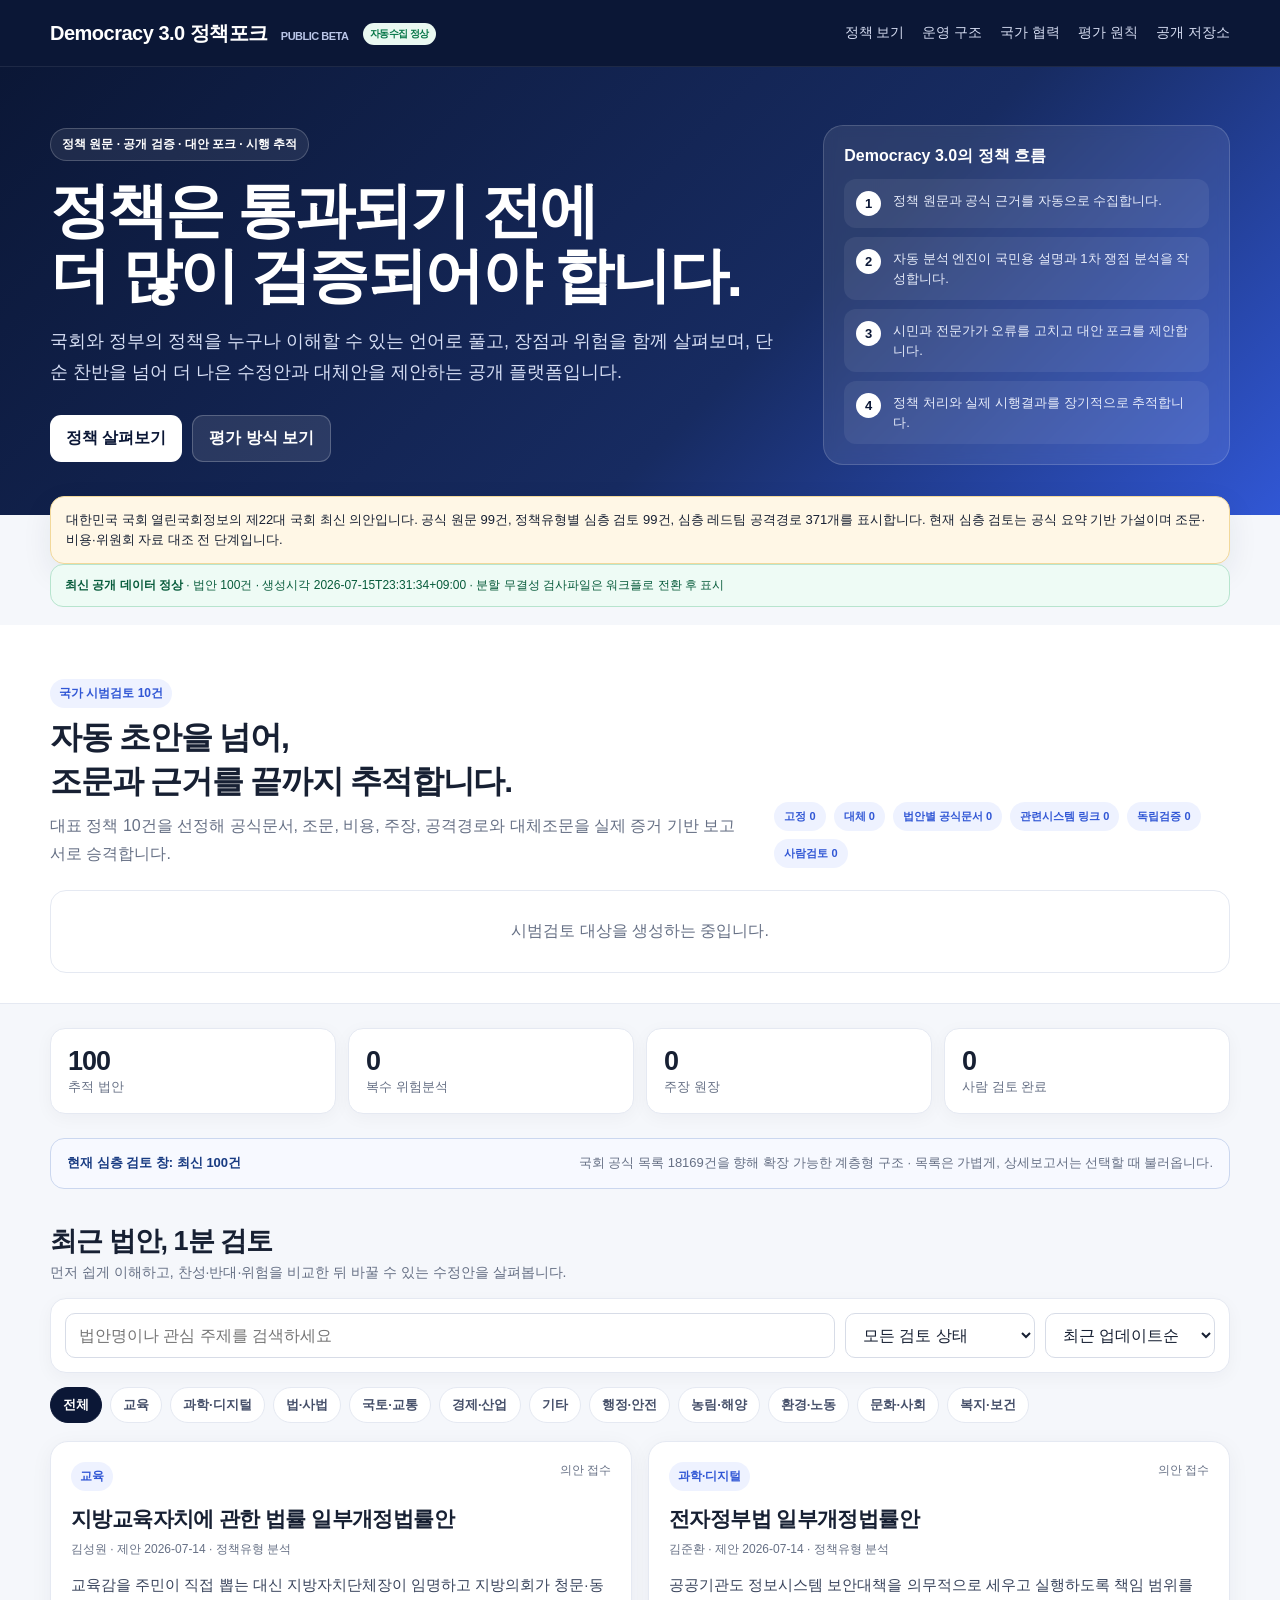
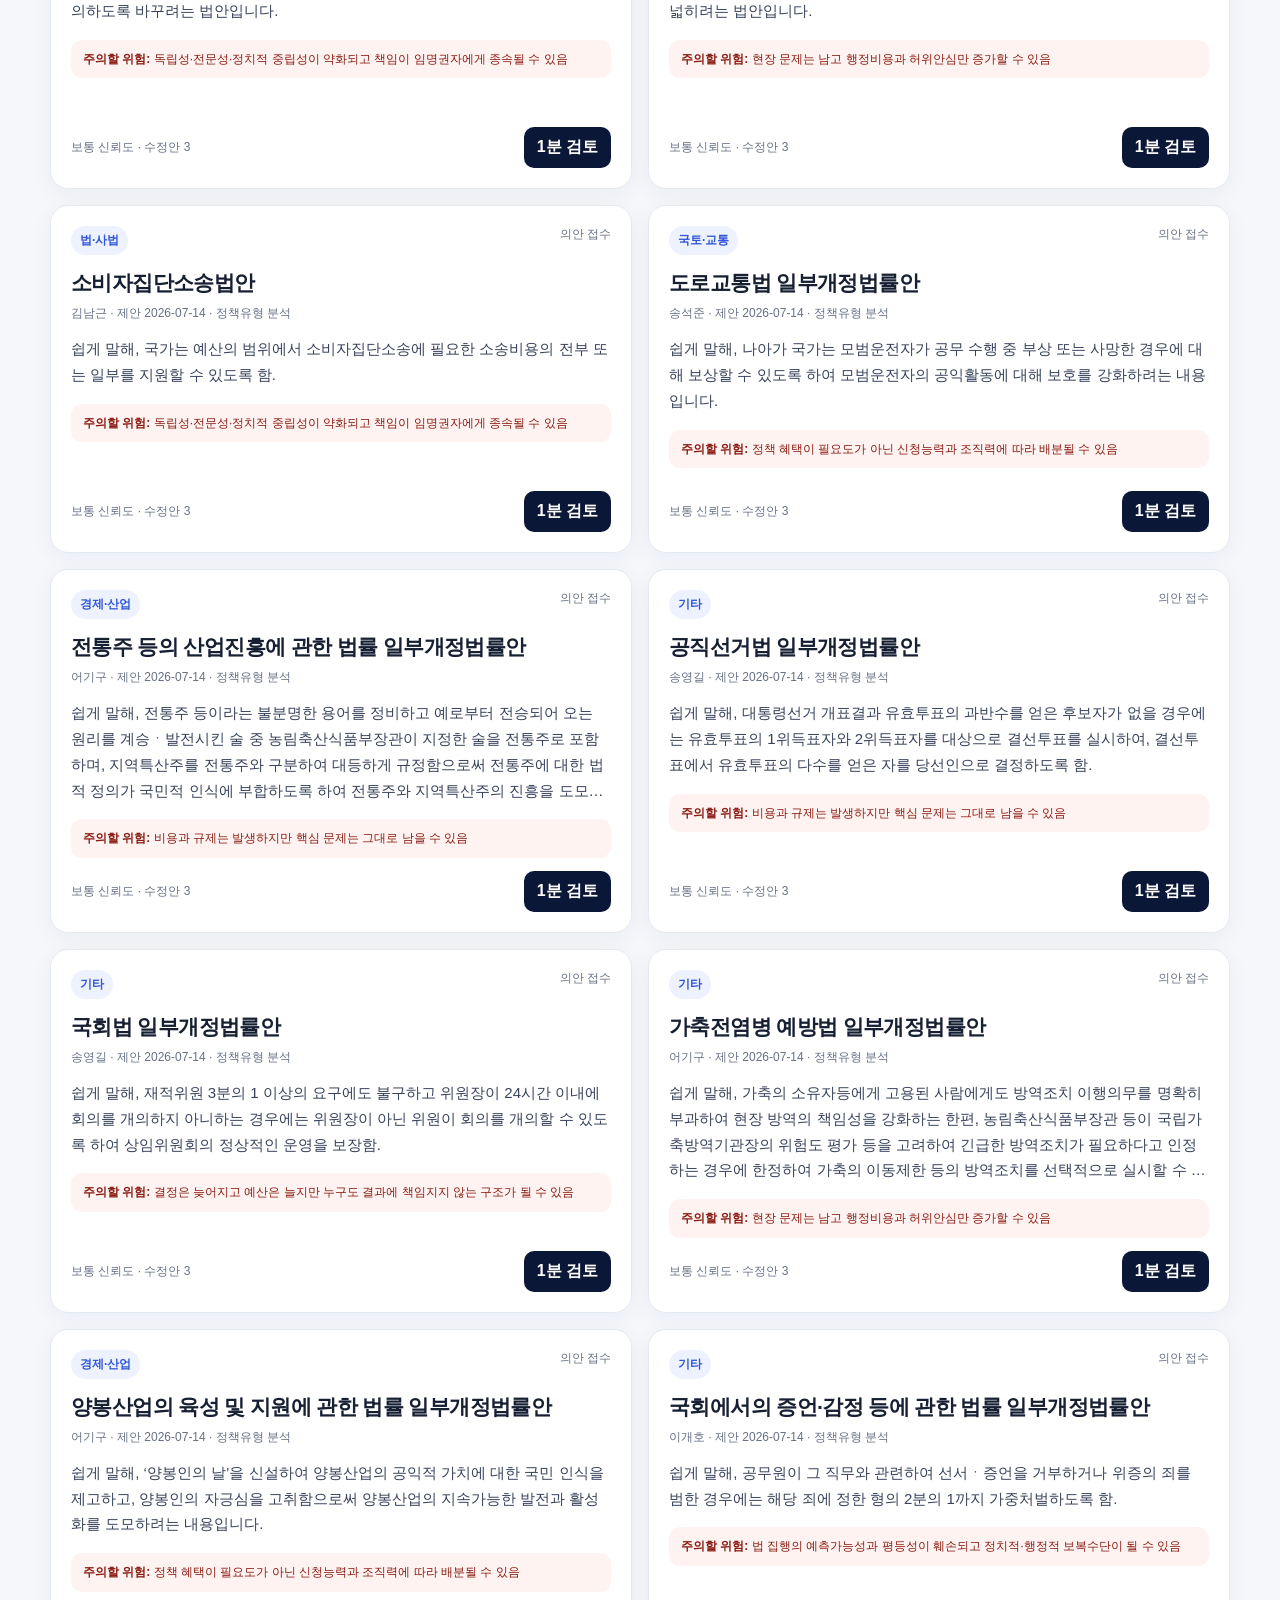
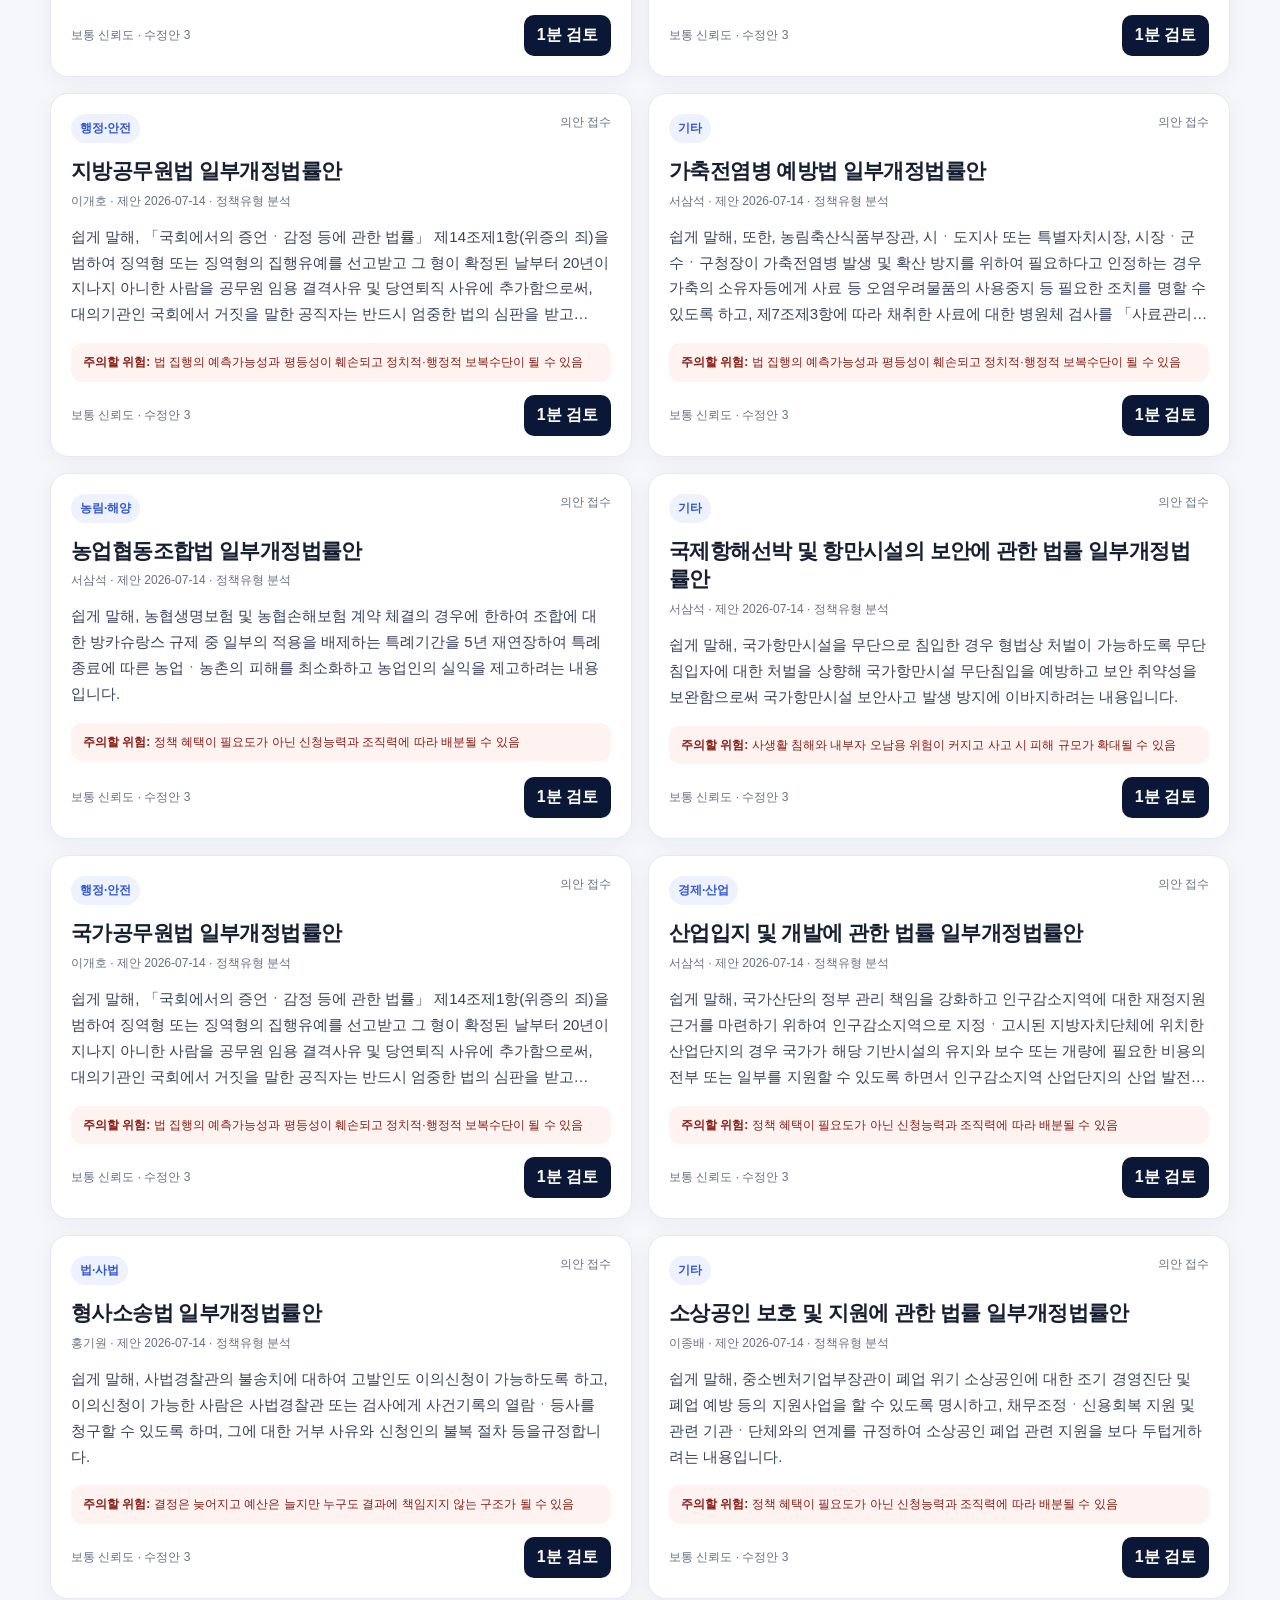
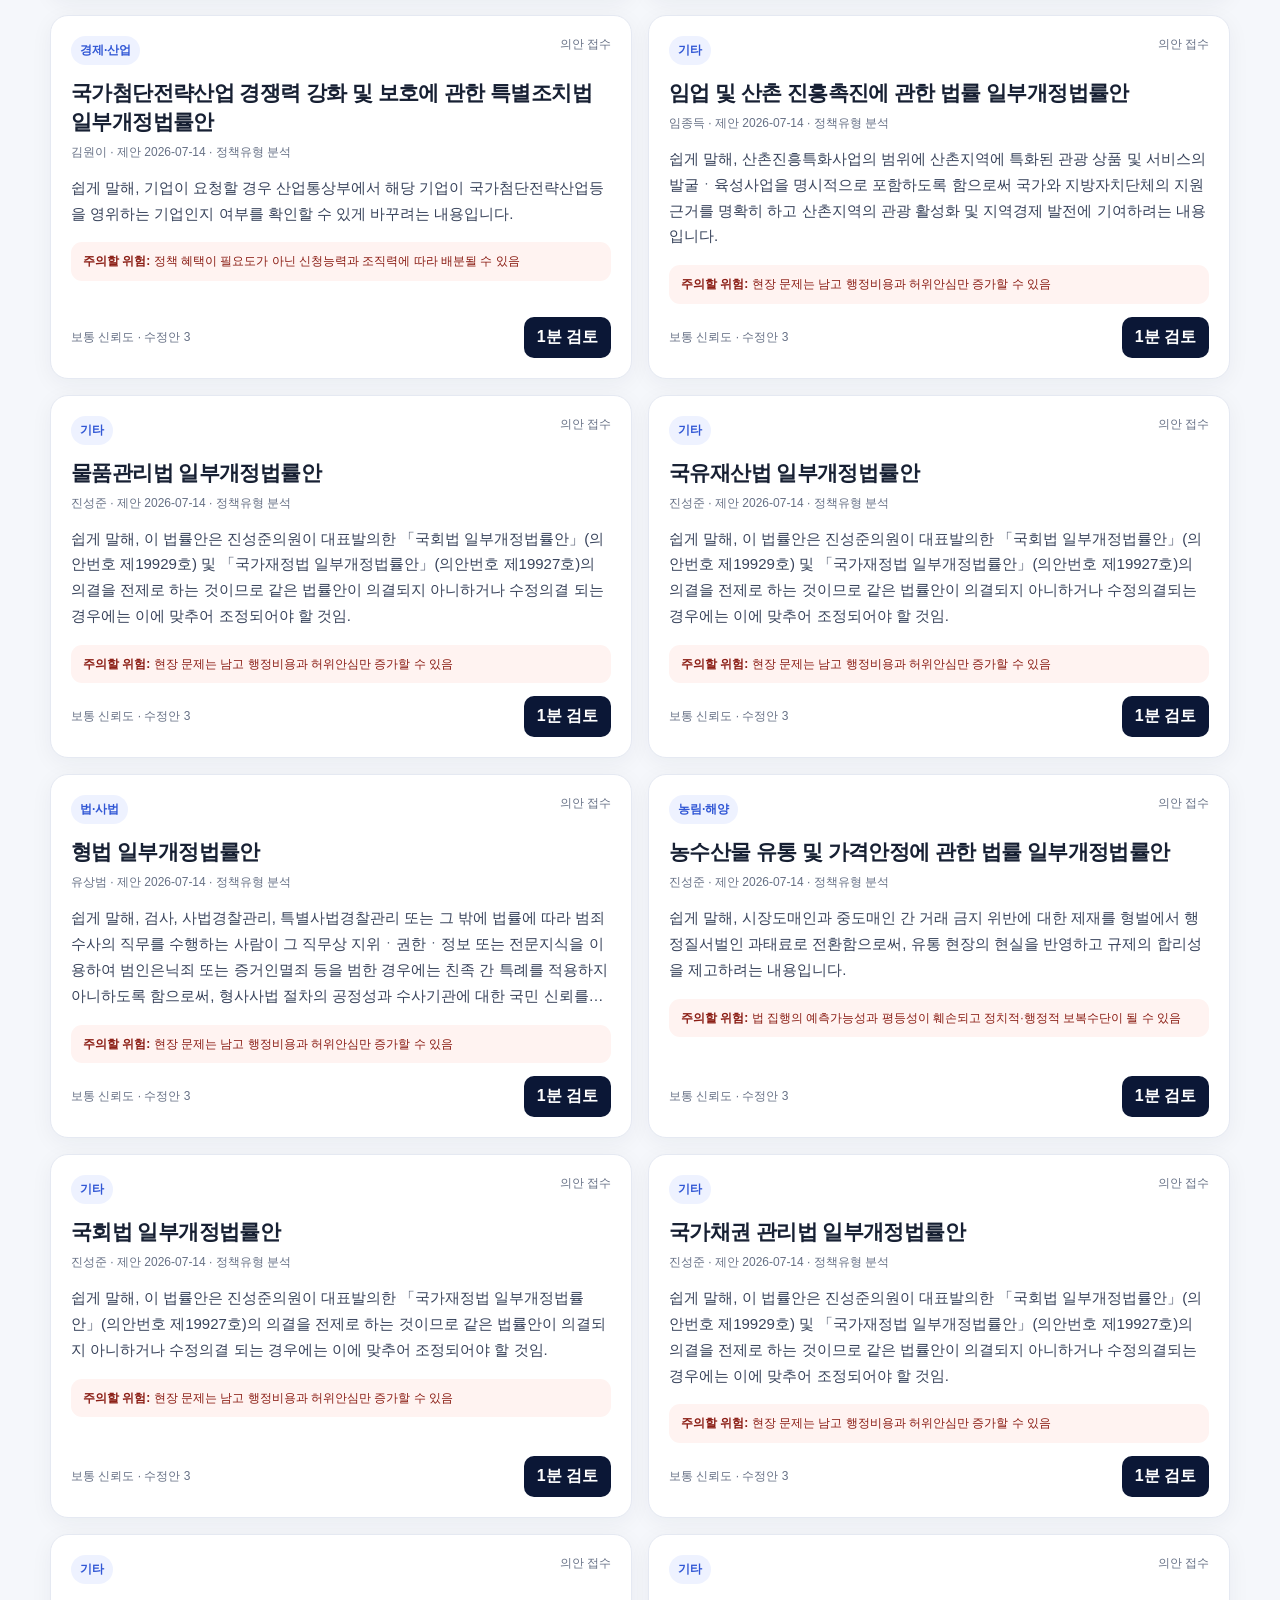
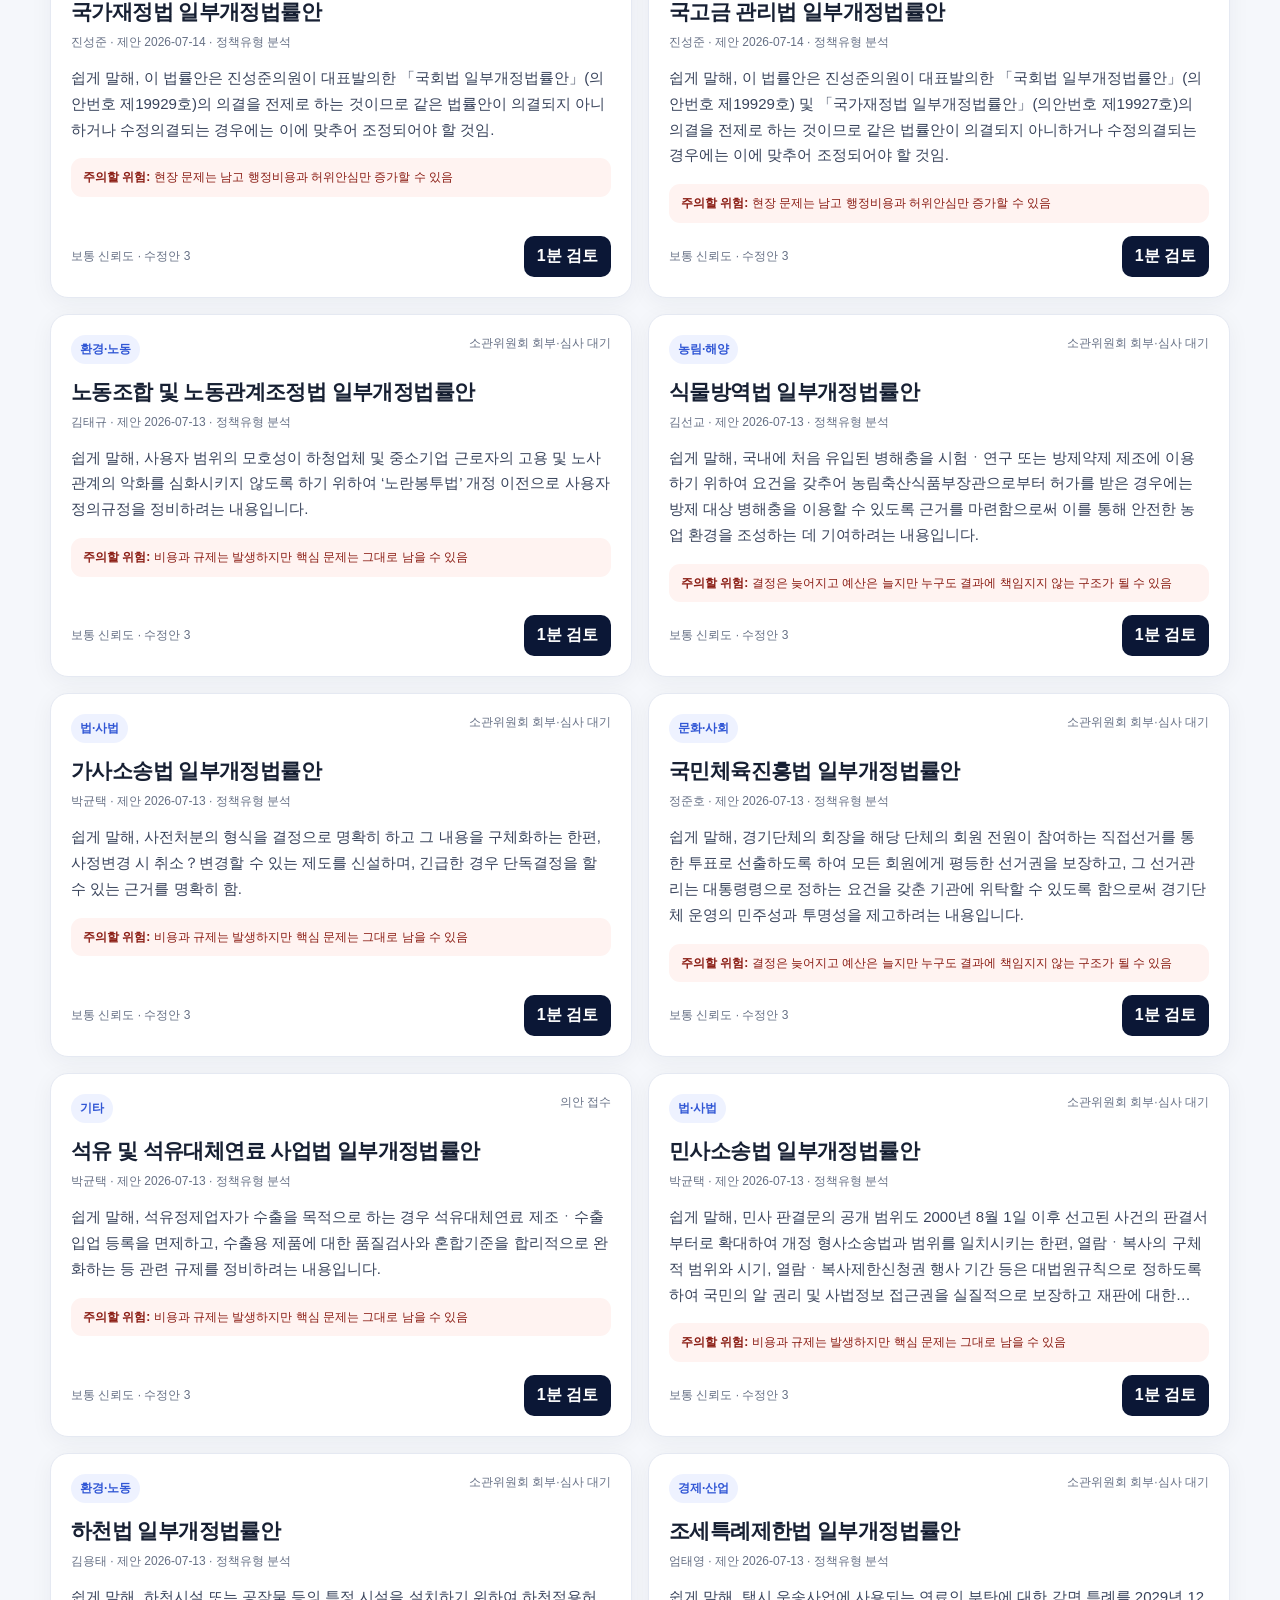
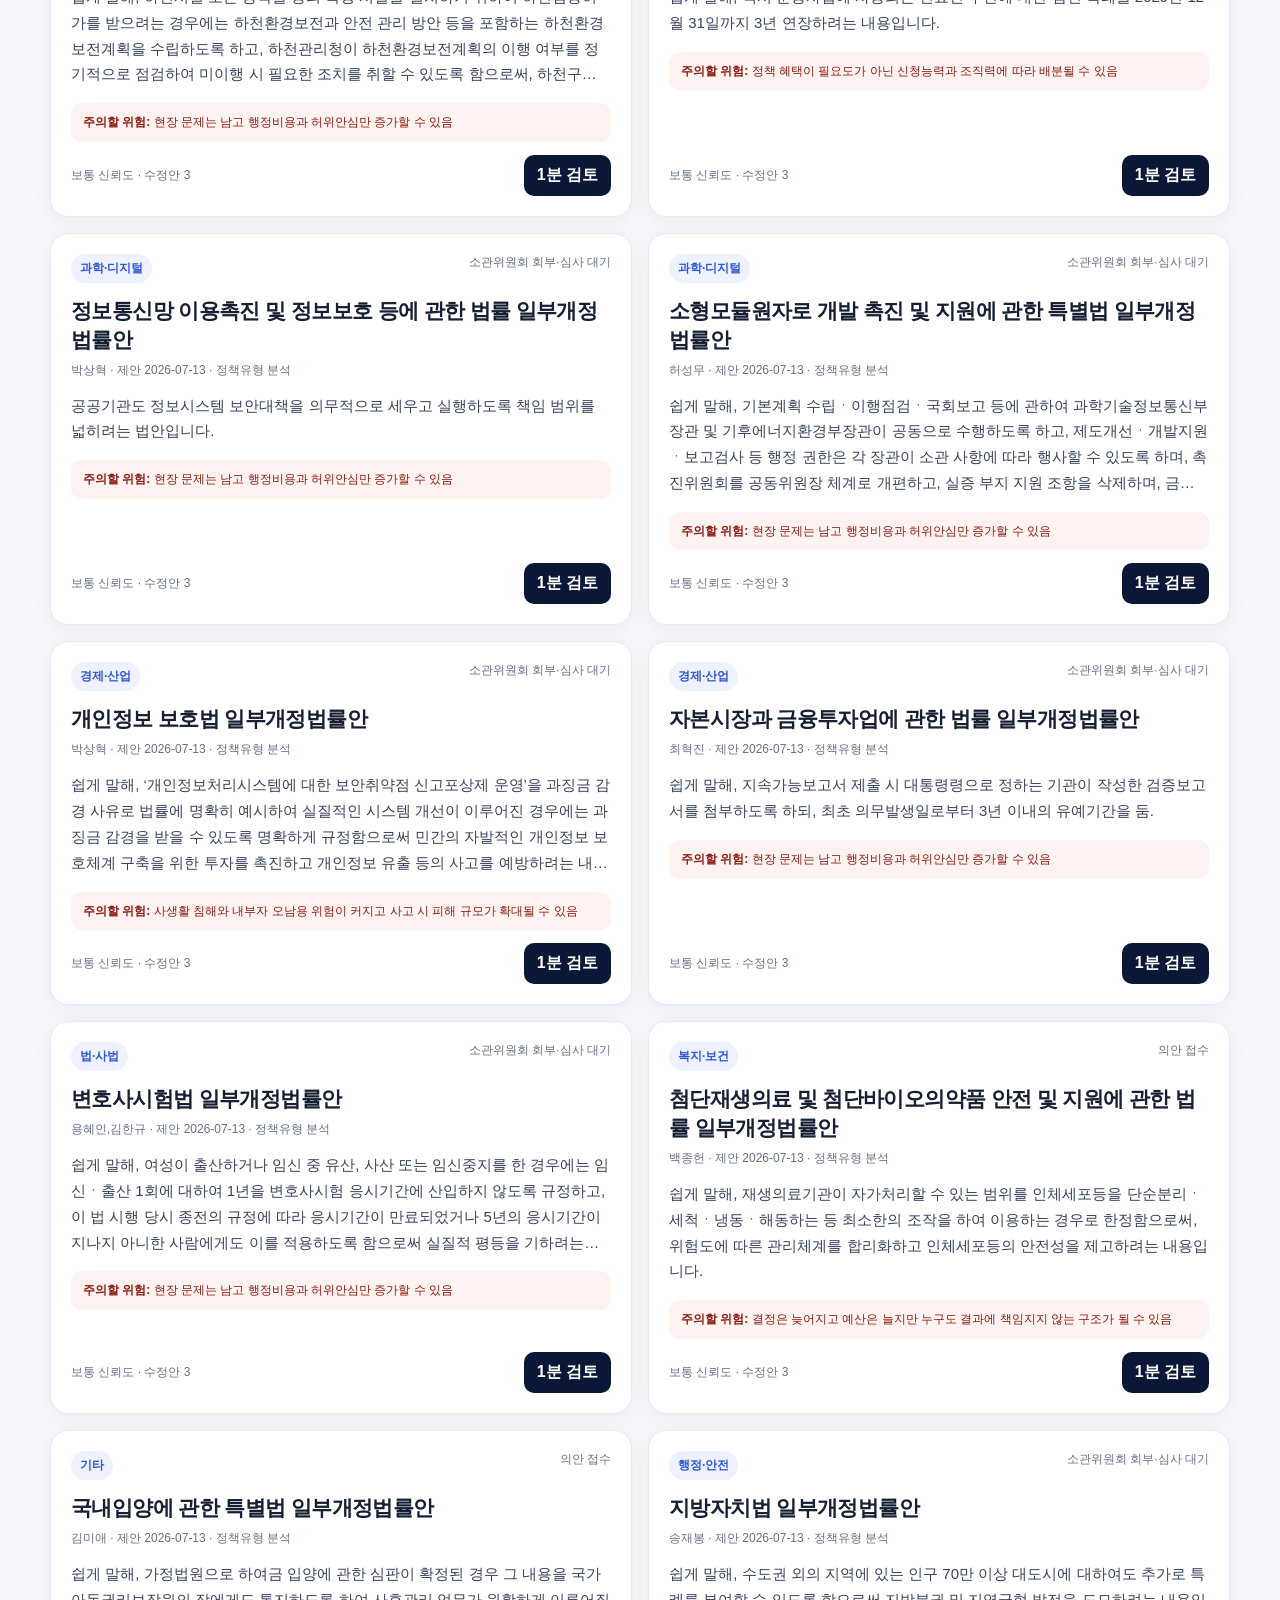
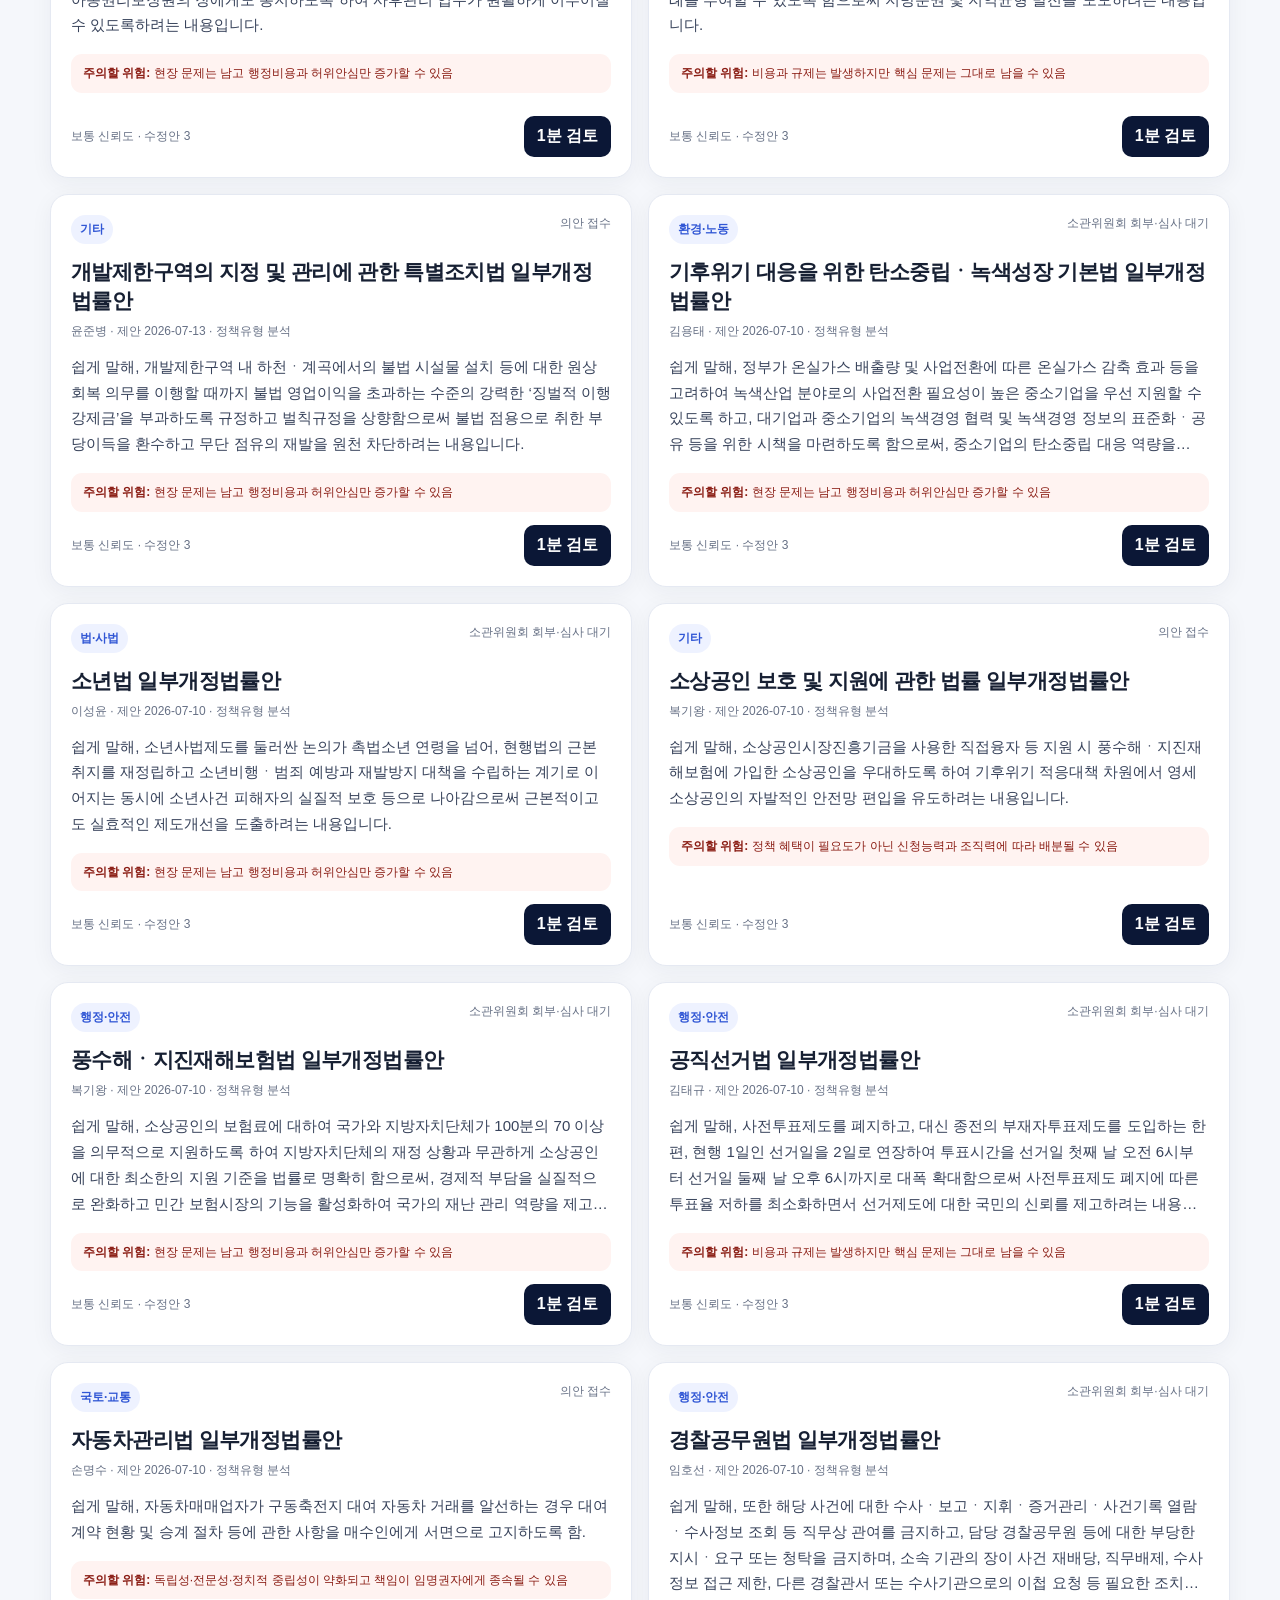
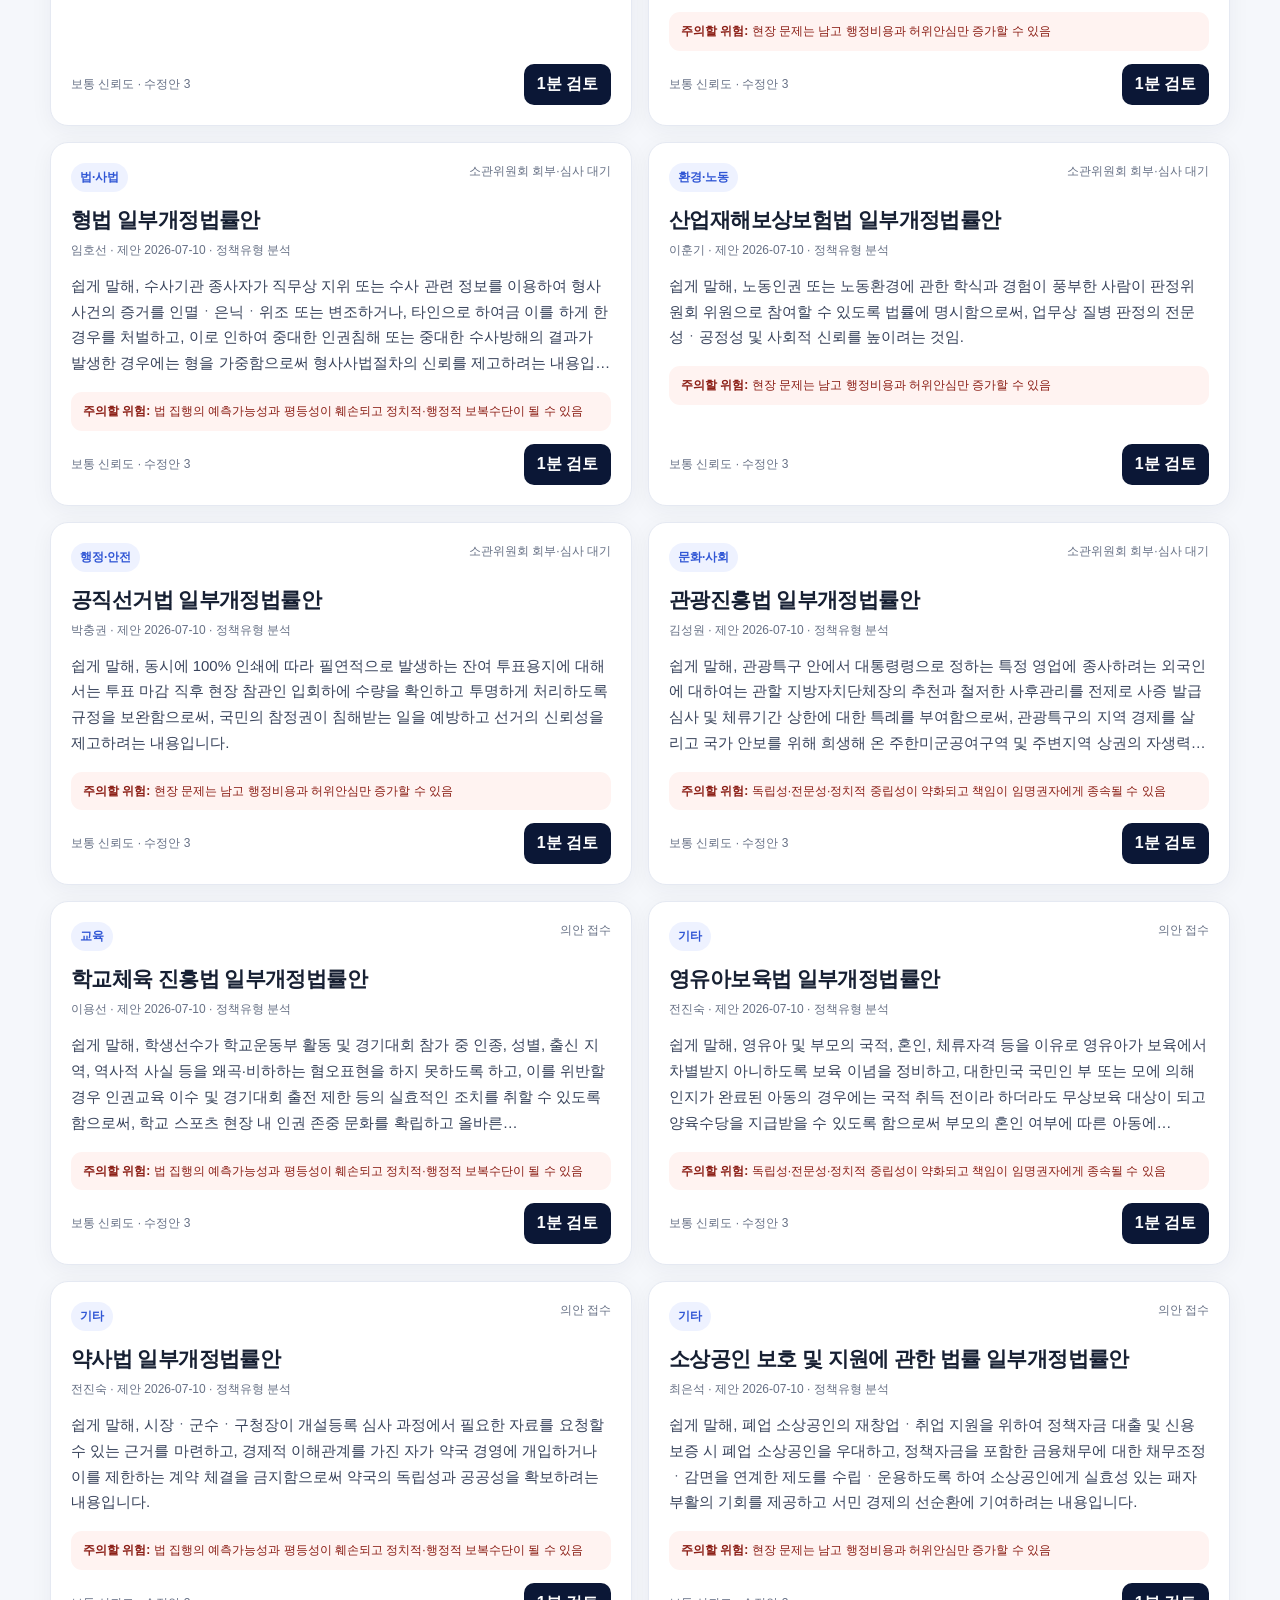
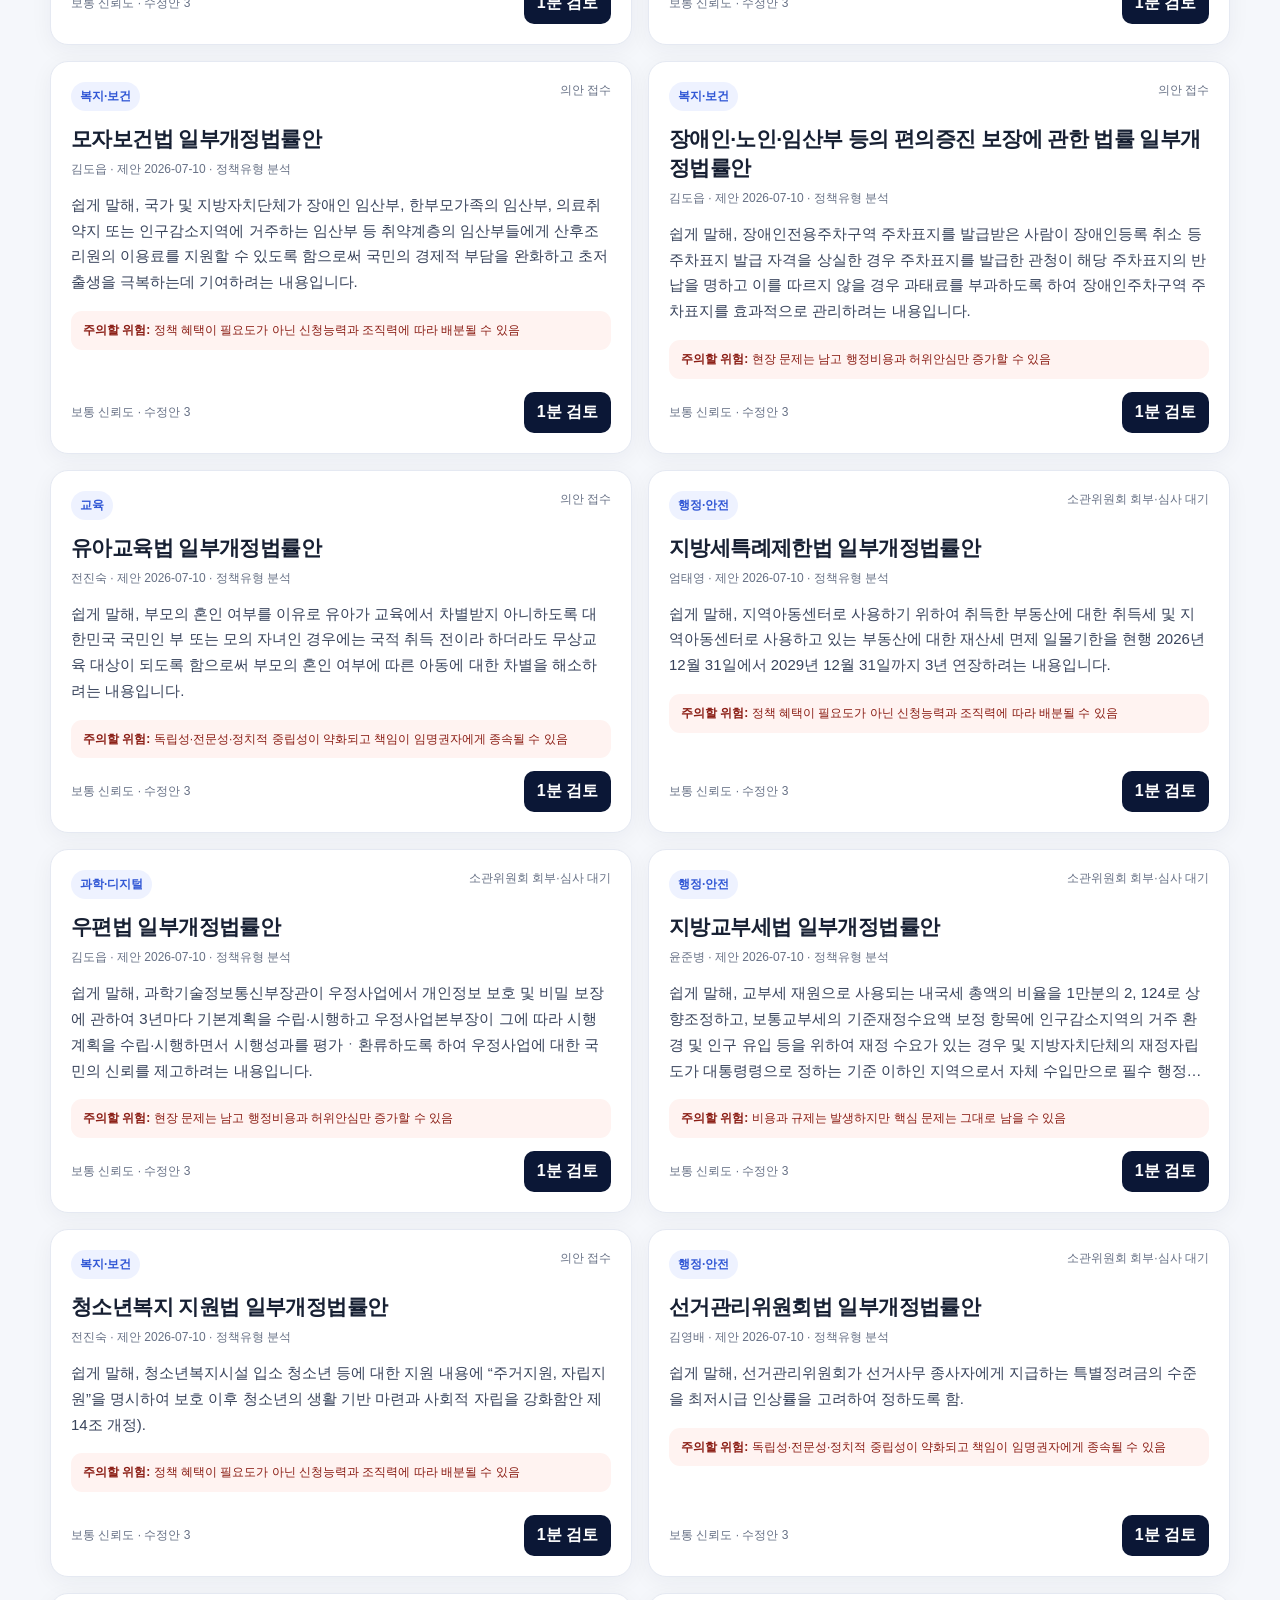
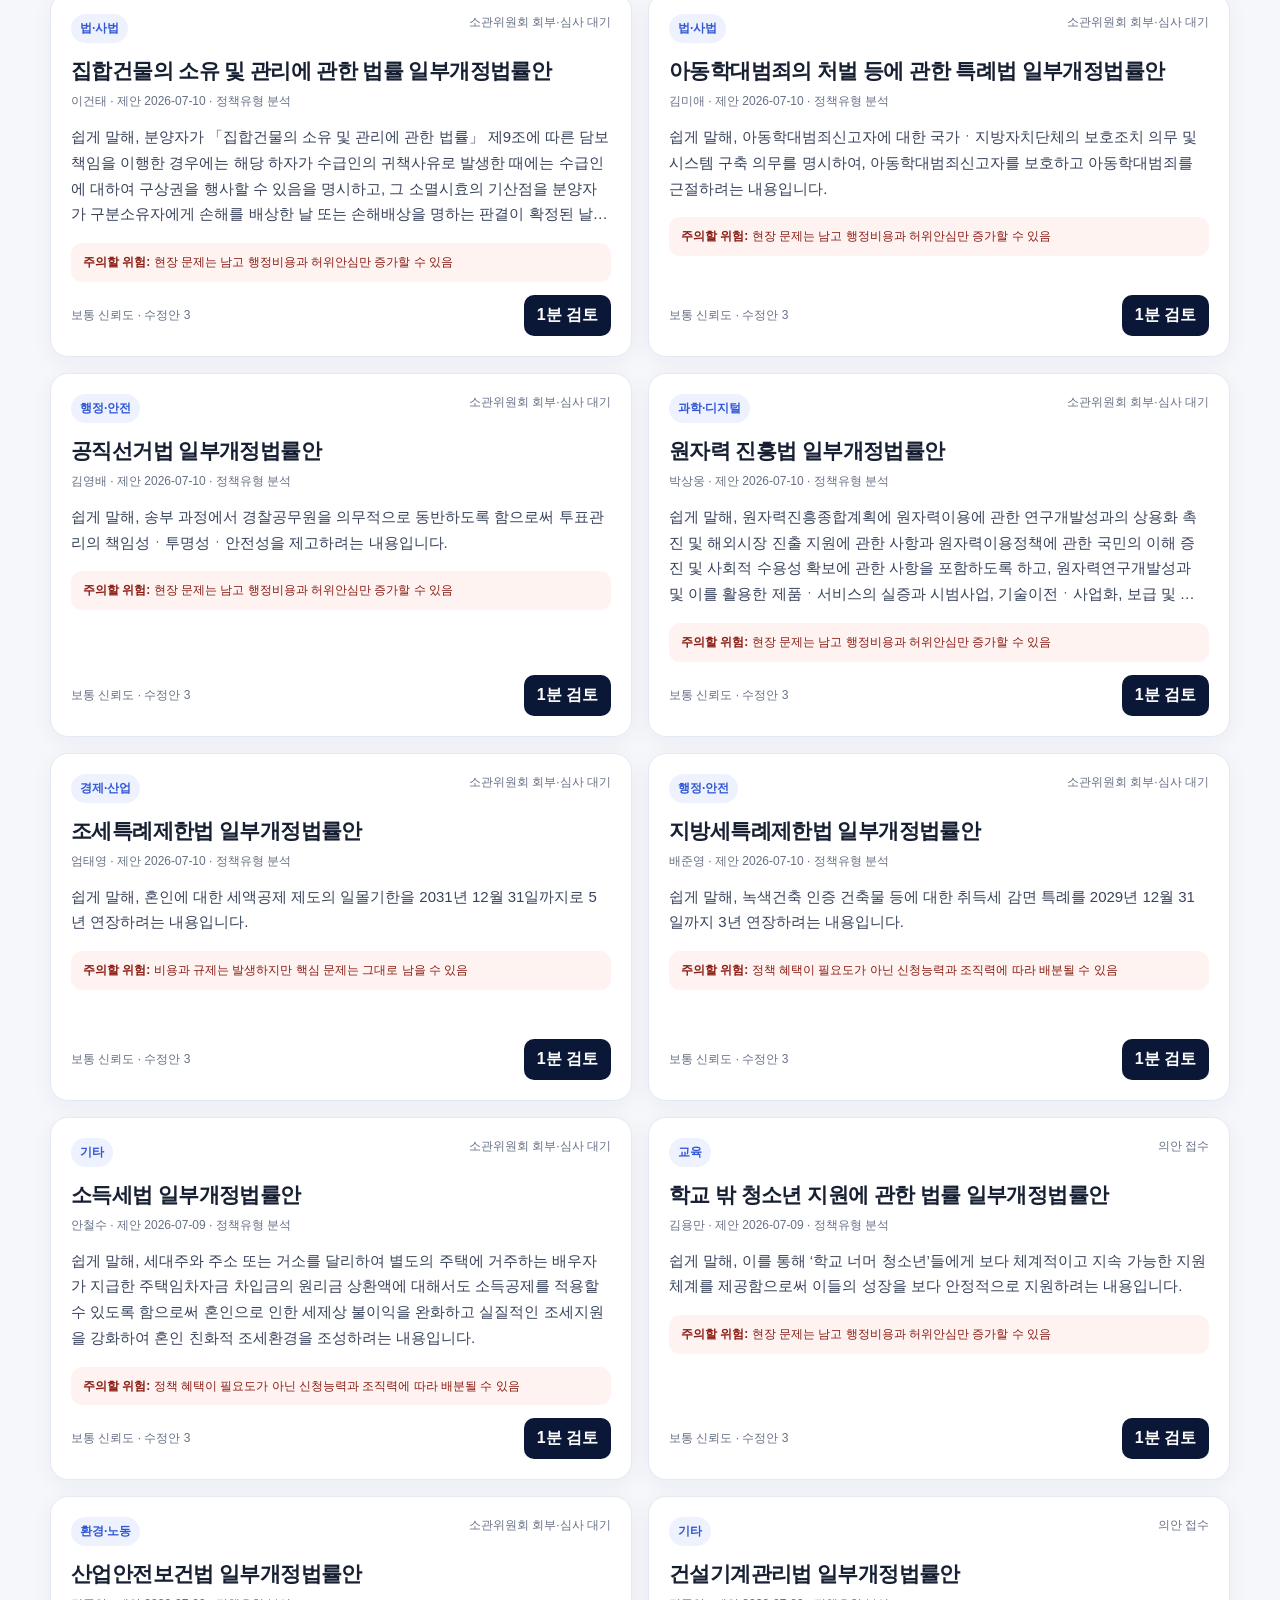
==== commit 5d6db691: "Add files via upload Lock pilot cases and correct evidence maturity" ====
--- a/index.html
+++ b/index.html
@@ -259,6 +259,16 @@
     .audit-row .ok{color:#067647;font-weight:900}.audit-row .pending{color:#8a5b00;font-weight:900}
     .pilot-claim{border-left:4px solid #3157d5;background:#f7f8ff;padding:12px;border-radius:0 11px 11px 0;margin:8px 0;font-size:12px;line-height:1.65}
     @media(max-width:800px){.pilot-grid{grid-template-columns:1fr}.pilot-head{display:block}.audit-row{grid-template-columns:1fr}}
+
+    /* v0.12.1 증거 성숙도·고정 시범목록 */
+    .maturity-grid{display:grid;grid-template-columns:repeat(4,1fr);gap:8px;margin-top:10px}
+    .maturity-cell{background:#fff;border:1px solid #dbe3ff;border-radius:11px;padding:9px}
+    .maturity-cell b{display:block;font-size:18px;color:#183b82}.maturity-cell span{font-size:10px;color:var(--muted)}
+    .stage-badge{display:inline-flex;padding:5px 8px;border-radius:999px;background:#eaf0ff;color:#183b82;font-size:10px;font-weight:900}
+    .manifest-line{font-size:11px;color:#53617b;margin-top:7px}
+    .related-links{display:grid;gap:7px}.related-link{border:1px dashed #cbd5e1;border-radius:9px;padding:8px;font-size:12px}
+    .claim-types{display:flex;gap:5px;flex-wrap:wrap;margin:5px 0}.claim-types span{background:#eef2ff;border-radius:999px;padding:3px 6px;font-size:10px;font-weight:800}
+    @media(max-width:800px){.maturity-grid{grid-template-columns:repeat(2,1fr)}}
 </style>
 </head>
 <body>
@@ -378,6 +388,7 @@
           <p><b>창안 및 원안 설계:</b> 박찬성<br><b>운영 상태:</b> 공개 시범판<br><b>검증 원칙:</b> 공식자료와 자동추론 분리, 반론·정정·변경이력 공개</p>
           <div class="pilot-actions">
             <a class="white" href="https://github.com/edenabworld-architecture/democracy3-policy-fork/issues/new?title=%5B%ED%98%91%EB%A0%A5%20%EC%A0%9C%EC%95%88%5D%20Democracy%203.0%20%EC%A0%95%EC%B1%85%ED%8F%AC%ED%81%AC&body=%ED%98%91%EB%A0%A5%20%EA%B8%B0%EA%B4%80%20%EB%98%90%EB%8A%94%20%EC%A0%9C%EC%95%88%EC%9E%90%3A%0A%0A%EA%B4%80%EC%8B%AC%20%EB%B6%84%EC%95%BC%3A%0A%0A%ED%98%91%EB%A0%A5%20%EC%A0%9C%EC%95%88%3A%0A" target="_blank" rel="noopener">협력 제안 남기기</a>
+            <a class="outline" href="https://github.com/edenabworld-architecture/democracy3-policy-fork/blob/main/PILOT_REVIEW_PROTOCOL.md" target="_blank" rel="noopener">검토 프로토콜</a>
             <a class="outline" href="https://github.com/edenabworld-architecture/democracy3-policy-fork" target="_blank" rel="noopener">공개 코드·변경이력</a>
           </div>
         </div>
@@ -415,11 +426,11 @@
     </div>
   </section>
 
-  <footer><div class="container">Democracy 3.0 정책포크 v0.12 · 공개 시범판 · 창안 및 원안 설계: 박찬성</div></footer>
+  <footer><div class="container">Democracy 3.0 정책포크 v0.12.1 · 공개 시범판 · 창안 및 원안 설계: 박찬성</div></footer>
   <dialog id="dialog"><div id="modal" class="modal"></div></dialog>
 
 <script>
-let allBills=[], pilotCases=[], activeCategory='전체';
+let allBills=[], pilotCases=[], activeCategory='전체', healthVerified=false;
 const reportCache=new Map();
 const grid=document.getElementById('grid'), search=document.getElementById('search'),
 statusFilter=document.getElementById('status'), sort=document.getElementById('sort'),
@@ -434,11 +445,13 @@
     const response=await fetch('health.json',{cache:'no-store'});
     if(!response.ok)throw new Error('상태파일 없음');
     const health=await response.json();
+    healthVerified=true;
     const healthy=health.status==='healthy';
     badge.textContent=healthy?'자동운영 정상':'자동운영 점검 필요';
     badge.className=`system-health ${healthy?'healthy-health':'degraded-health'}`;
     panel.innerHTML=`<div class="health-panel ${healthy?'healthy':'degraded'}"><b>${healthy?'데이터 무결성 검사 통과':'데이터 무결성 점검 필요'}</b> · 법안 ${esc(health.counts?.bills||0)}건 · 개별보고서 ${esc(health.counts?.reports||0)}건 · 검사시각 ${esc(health.checked_at||'확인 필요')}</div>`;
   }catch(error){
+    if(badge.dataset.derived==='true')return;
     badge.textContent='운영상태 미확인';
     badge.className='system-health pending-health';
     panel.innerHTML='';
@@ -460,6 +473,7 @@
   allBills=data.bills||[];
   pilotCases=(data.pilot_program||{}).cases||[];
   document.getElementById('notice').textContent=data.notice||'';
+  renderDerivedHealth(data);
   renderPilotProgram(data.pilot_program||{});
   renderStats(data.stats||{});
   renderCoverage(data.coverage||{},data.source||{});
@@ -470,6 +484,19 @@
   grid.innerHTML='<div class="empty">정책 데이터를 표시할 수 없습니다.</div>';
 });
 
+function renderDerivedHealth(data){
+  if(healthVerified)return;
+  const badge=document.getElementById('system-health');
+  const panel=document.getElementById('health-panel');
+  const warnings=data.collection_warnings||[];
+  const generated=data.generated_at||'확인 필요';
+  const healthy=(data.bills||[]).length>0&&warnings.length===0;
+  badge.dataset.derived='true';
+  badge.textContent=healthy?'자동수집 정상':'자동수집 점검 필요';
+  badge.className=`system-health ${healthy?'healthy-health':'degraded-health'}`;
+  panel.innerHTML=`<div class="health-panel ${healthy?'healthy':'degraded'}"><b>${healthy?'최신 공개 데이터 정상':'수집 경고 존재'}</b> · 법안 ${esc((data.bills||[]).length)}건 · 생성시각 ${esc(generated)} · 분할 무결성 검사파일은 워크플로 전환 후 표시</div>`;
+}
+
 function renderCoverage(coverage,source){
   const el=document.getElementById('coverage');
   const active=coverage.active_count||allBills.length;
@@ -477,44 +504,67 @@
   el.innerHTML=`<b>현재 심층 검토 창: 최신 ${esc(active)}건</b><span>국회 공식 목록 ${esc(total||'확인 중')}건을 향해 확장 가능한 계층형 구조 · ${esc(coverage.meaning||'목록은 가볍게, 상세보고서는 선택할 때 불러옵니다.')}</span>`;
 }
 
+function maturityGrid(m){
+  m=m||{};
+  const rows=[
+    ['구조화',m.structure_readiness||0],
+    ['공식자료',m.official_source_coverage||0],
+    ['독립근거',m.independent_evidence_validation||0],
+    ['사람검토',m.human_review||0]
+  ];
+  return `<div class="maturity-grid">${rows.map(([label,value])=>`<div class="maturity-cell"><b>${esc(value)}</b><span>${esc(label)} / 100</span></div>`).join('')}</div>`;
+}
 function renderPilotProgram(program){
   const pilotGrid=document.getElementById('pilot-grid');
   const summary=document.getElementById('pilot-summary');
   const purpose=document.getElementById('pilot-purpose');
-  const info=program.summary||{};
+  const info=program.summary||{}, manifest=program.manifest||{};
   if(program.purpose)purpose.textContent=program.purpose;
   summary.innerHTML=[
-    ['선정',info.selected||pilotCases.length],
-    ['상세페이지',info.detail_pages_connected||0],
-    ['발견 문서',info.documents_discovered||0],
-    ['검증할 주장',info.claims_to_verify||0],
-    ['작성할 포크',info.forks_to_draft||0]
+    ['고정',info.locked||0],
+    ['대체',info.replacements||0],
+    ['법안별 공식문서',info.case_specific_documents||0],
+    ['관련시스템 링크',info.related_system_links||0],
+    ['독립검증',info.verified_claims||0],
+    ['사람검토',info.human_reviewed||0]
   ].map(([k,v])=>`<span>${esc(k)} ${esc(v)}</span>`).join('');
   pilotGrid.innerHTML=(pilotCases||[]).map(c=>`
     <article class="pilot-card">
-      <div class="pilot-card-top"><span class="pilot-rank">${esc(c.rank)}</span><span class="pilot-score">진행도 ${esc(c.completion_score||0)}/${esc(c.completion_ceiling||85)}</span></div>
+      <div class="pilot-card-top"><span class="pilot-rank">${esc(c.rank)}</span><span class="stage-badge">${esc((c.maturity||{}).stage||'S1')} · ${esc((c.maturity||{}).stage_label||'구조화 준비')}</span></div>
       <h3>${esc(c.title)}</h3>
       <p>${esc((c.selection_reasons||[]).slice(0,2).join(' · '))}</p>
+      ${maturityGrid(c.maturity)}
       <div class="metrics">
-        <span>위험축 ${(c.profiles||[]).length}</span>
-        <span>발견문서 ${((c.page_audit||{}).documents||[]).length}</span>
-        <span>주장 ${(c.claim_audit||[]).length}</span>
+        <span>법안별 문서 ${((c.page_audit||{}).documents||[]).length}</span>
+        <span>검증할 주장 ${(c.claim_audit||[]).length}</span>
         <span>포크 ${(c.fork_designs||[]).length}</span>
+        <span>${esc(c.selection_status||manifest.selection_mode||'고정대상')}</span>
       </div>
       <button onclick="openBill('${esc(c.bill_id)}')">시범보고서 보기</button>
     </article>`).join('')||'<div class="empty">시범검토 대상을 생성하는 중입니다.</div>';
 }
 function pilotSourceAudit(items){
   return `<div class="audit-table">${(items||[]).map(x=>`
-    <div class="audit-row"><b>${esc(x.source)}</b><span class="${x.status==='연결 완료'||x.status==='위치 발견'||x.status==='상세페이지 연결 완료'?'ok':'pending'}">${esc(x.status)}</span><span>${esc(x.use)}</span></div>
+    <div class="audit-row"><b>${esc(x.source)}</b><span class="${x.status==='연결 완료'||x.status==='법안별 문서 위치 발견'||x.status==='상세페이지 연결 완료'?'ok':'pending'}">${esc(x.status)}</span><span>${esc(x.use)}</span></div>
   `).join('')}</div>`;
 }
 function pilotClaimAudit(items){
-  return (items||[]).map(x=>`<div class="pilot-claim"><b>${esc(x.id)} · ${esc(x.claim_type)}</b><br>${esc(x.claim)}<br><b>필요 근거:</b> ${esc(x.required_evidence)}<br><b>기각 조건:</b> ${esc(x.rejection_condition)}<br><b>현재:</b> ${esc(x.verdict)}</div>`).join('');
+  return (items||[]).map(x=>`<div class="pilot-claim">
+    <b>${esc(x.id)} · ${esc(x.primary_claim_type||x.claim_type||'주장')}</b>
+    <div class="claim-types">${(x.secondary_claim_types||[]).map(t=>`<span>${esc(t)}</span>`).join('')}</div>
+    ${esc(x.claim)}
+    <br><b>필요 근거:</b> ${esc(x.required_evidence)}
+    <br><b>기각 조건:</b> ${esc(x.rejection_condition)}
+    <br><b>현재:</b> ${esc(x.verdict)}
+  </div>`).join('');
 }
 function pilotDocuments(items){
   return (items||[]).length?`<div class="doc-grid">${items.map(x=>`
-    <div class="doc-card"><span class="doc-status done">${esc(x.type)}</span><b>${esc(x.title)}</b><p>${esc(x.content_status)}</p><a class="source-link" href="${esc(x.url)}" target="_blank" rel="noopener">공식 자료 열기</a></div>`).join('')}</div>`:'<div class="pending">공식 상세페이지에서 자동 식별한 첨부문서가 없습니다. 사람 확인이 필요합니다.</div>';
+    <div class="doc-card"><span class="doc-status done">${esc(x.type)}</span><b>${esc(x.title)}</b><p>${esc(x.content_status)}</p><a class="source-link" href="${esc(x.url)}" target="_blank" rel="noopener">법안별 공식자료 열기</a></div>`).join('')}</div>`:'<div class="pending">법안 ID·의안번호·첨부식별자로 연결된 공식문서를 아직 자동 식별하지 못했습니다.</div>';
+}
+function pilotRelatedLinks(items){
+  return (items||[]).length?`<div class="related-links">${items.map(x=>`
+    <div class="related-link"><b>${esc(x.title)}</b> · ${esc(x.status)} <a class="source-link" href="${esc(x.url)}" target="_blank" rel="noopener">관련 시스템 열기</a></div>`).join('')}</div>`:'<div class="pending">별도로 분류된 공통 관련 시스템 링크가 없습니다.</div>';
 }
 
 function renderStats(s){
@@ -537,7 +587,11 @@
 function filtered(){
   const q=search.value.trim().toLowerCase(), st=statusFilter.value;
   let rows=allBills.filter(b=>{
-    const hay=JSON.stringify(b).toLowerCase();
+    const profiles=((b.deep_review||{}).profiles||[]).map(x=>x.label).join(' ');
+    const hay=[
+      b.title,b.category,b.committee,b.card_summary,b.summary,b.largest_risk,
+      profiles,(b.official||{}).lead_proposer
+    ].filter(Boolean).join(' ').toLowerCase();
     return (!q||hay.includes(q))&&(!st||b.status===st)&&(activeCategory==='전체'||b.category===activeCategory);
   });
   if(sort.value==='reviews') rows.sort((a,b)=>(b.review_count||0)-(a.review_count||0));
@@ -745,8 +799,10 @@
 
     ${b.pilot_case?`
     <div class="pilot-banner">
-      <div class="pilot-banner-head"><div><span class="tag">국가 시범검토 ${esc(b.pilot_case.rank)}위</span><h3>${esc(b.pilot_case.status)}</h3></div><b>진행도 ${esc(b.pilot_case.completion_score)}/${esc(b.pilot_case.completion_ceiling)}</b></div>
+      <div class="pilot-banner-head"><div><span class="tag">국가 시범검토 ${esc(b.pilot_case.rank)}위</span><h3>${esc(b.pilot_case.status)}</h3></div><span class="stage-badge">${esc((b.pilot_case.maturity||{}).stage)} · ${esc((b.pilot_case.maturity||{}).stage_label)}</span></div>
       <p>${esc((b.pilot_case.selection_reasons||[]).join(' · '))}</p>
+      ${maturityGrid(b.pilot_case.maturity)}
+      <div class="manifest-line">선정상태: ${esc(b.pilot_case.selection_status||'고정대상')} · 구조화 점수가 높아도 공식자료·독립근거·사람검토 점수가 낮으면 검증 완료가 아닙니다.</div>
     </div>`:''}
 
     ${sourceBadges(b.source_labels)}
@@ -846,8 +902,13 @@
     <div class="modal-section"><h3>국가 시범검토 · 공식자료 확보현황</h3>
       ${pilotSourceAudit(b.pilot_case.source_matrix)}
     </div>
-    <div class="modal-section"><h3>공식 상세페이지에서 발견한 문서</h3>
+    <div class="modal-section"><h3>법안별로 확인된 공식문서</h3>
+      <p class="fork-intro">${esc((b.pilot_case.document_audit||{}).counting_rule||'법안별 연결 근거가 있는 문서만 집계합니다.')}</p>
       ${pilotDocuments((b.pilot_case.page_audit||{}).documents)}
+    </div>
+    <div class="modal-section"><h3>공통 관련 시스템 링크</h3>
+      <p class="fork-intro">회의록 홈페이지 같은 공통 메뉴는 공식문서 수에서 제외하고 별도로 표시합니다.</p>
+      ${pilotRelatedLinks((b.pilot_case.page_audit||{}).related_system_links)}
     </div>
     <div class="modal-section"><h3>조문 대조 상태</h3>
       <div class="analysis-box"><b>공식 요약의 조문 참조</b>${list((b.pilot_case.clause_audit||{}).references_from_summary)}
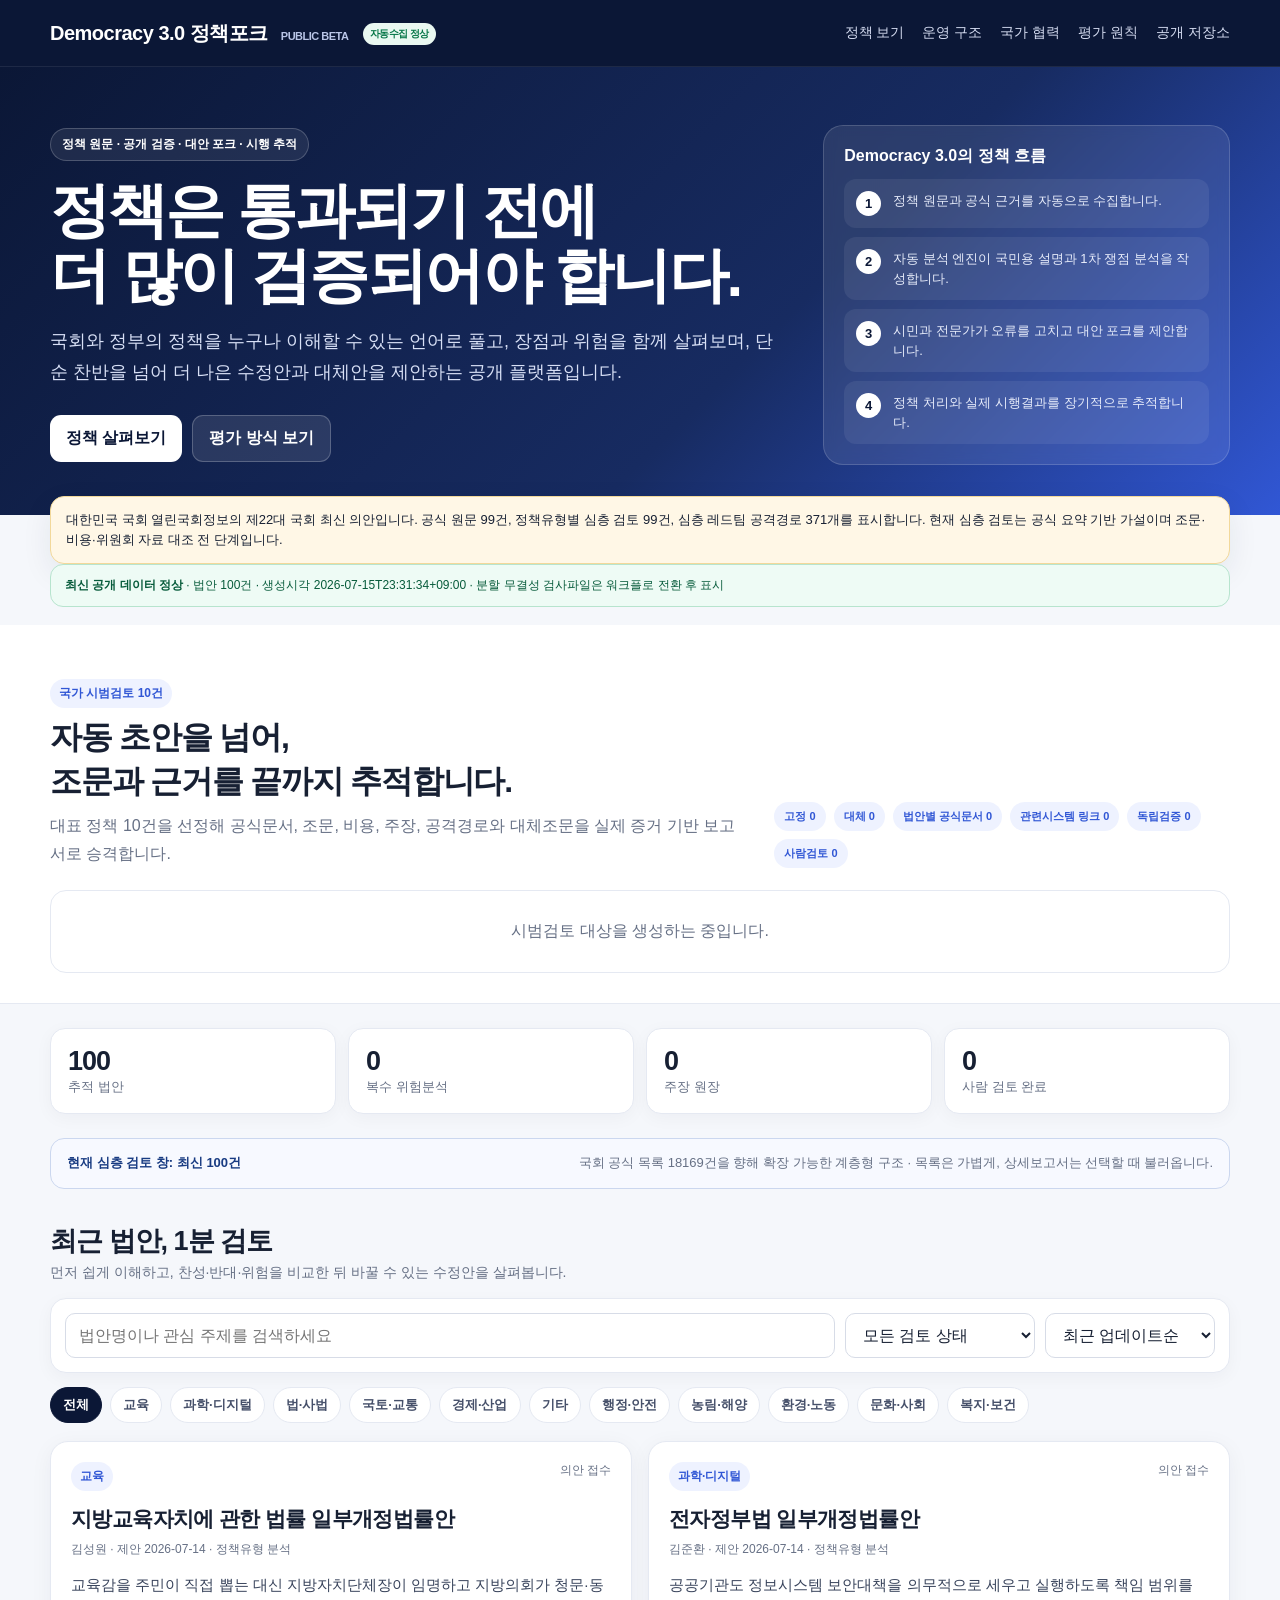
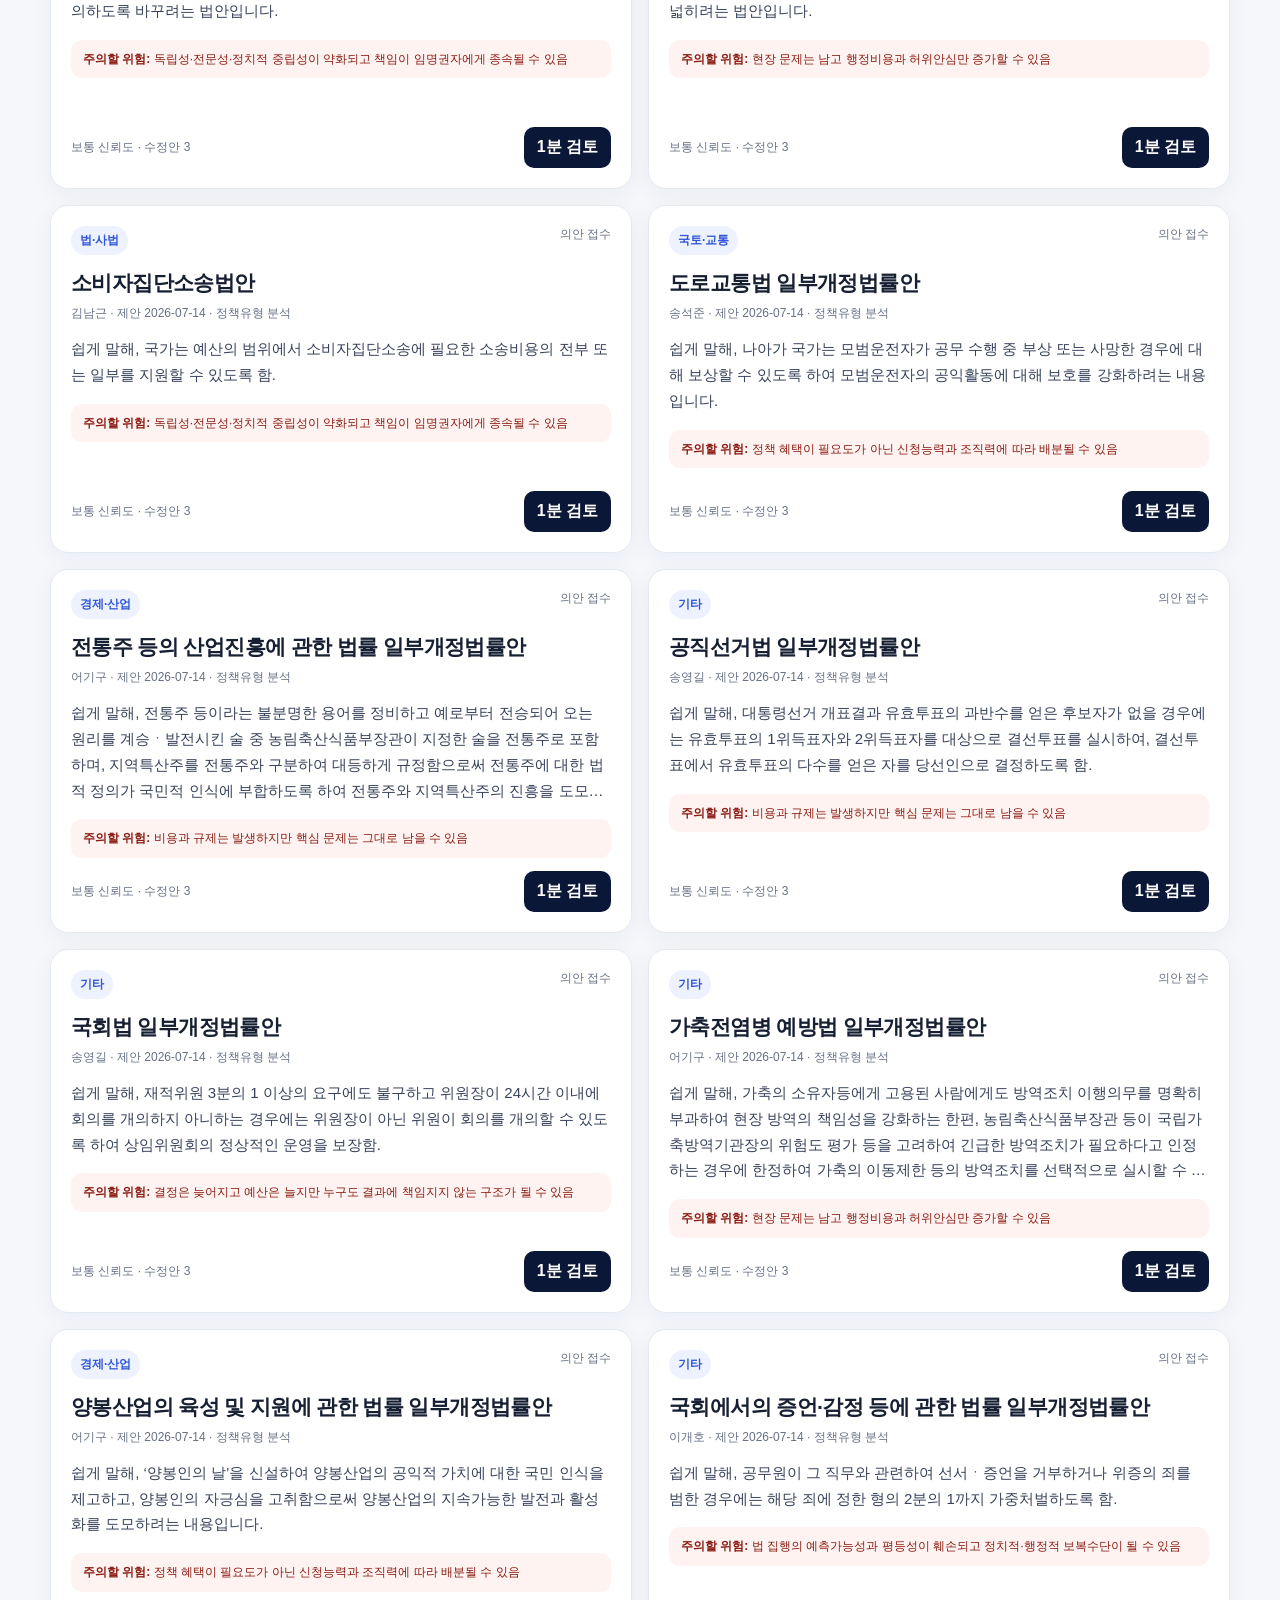
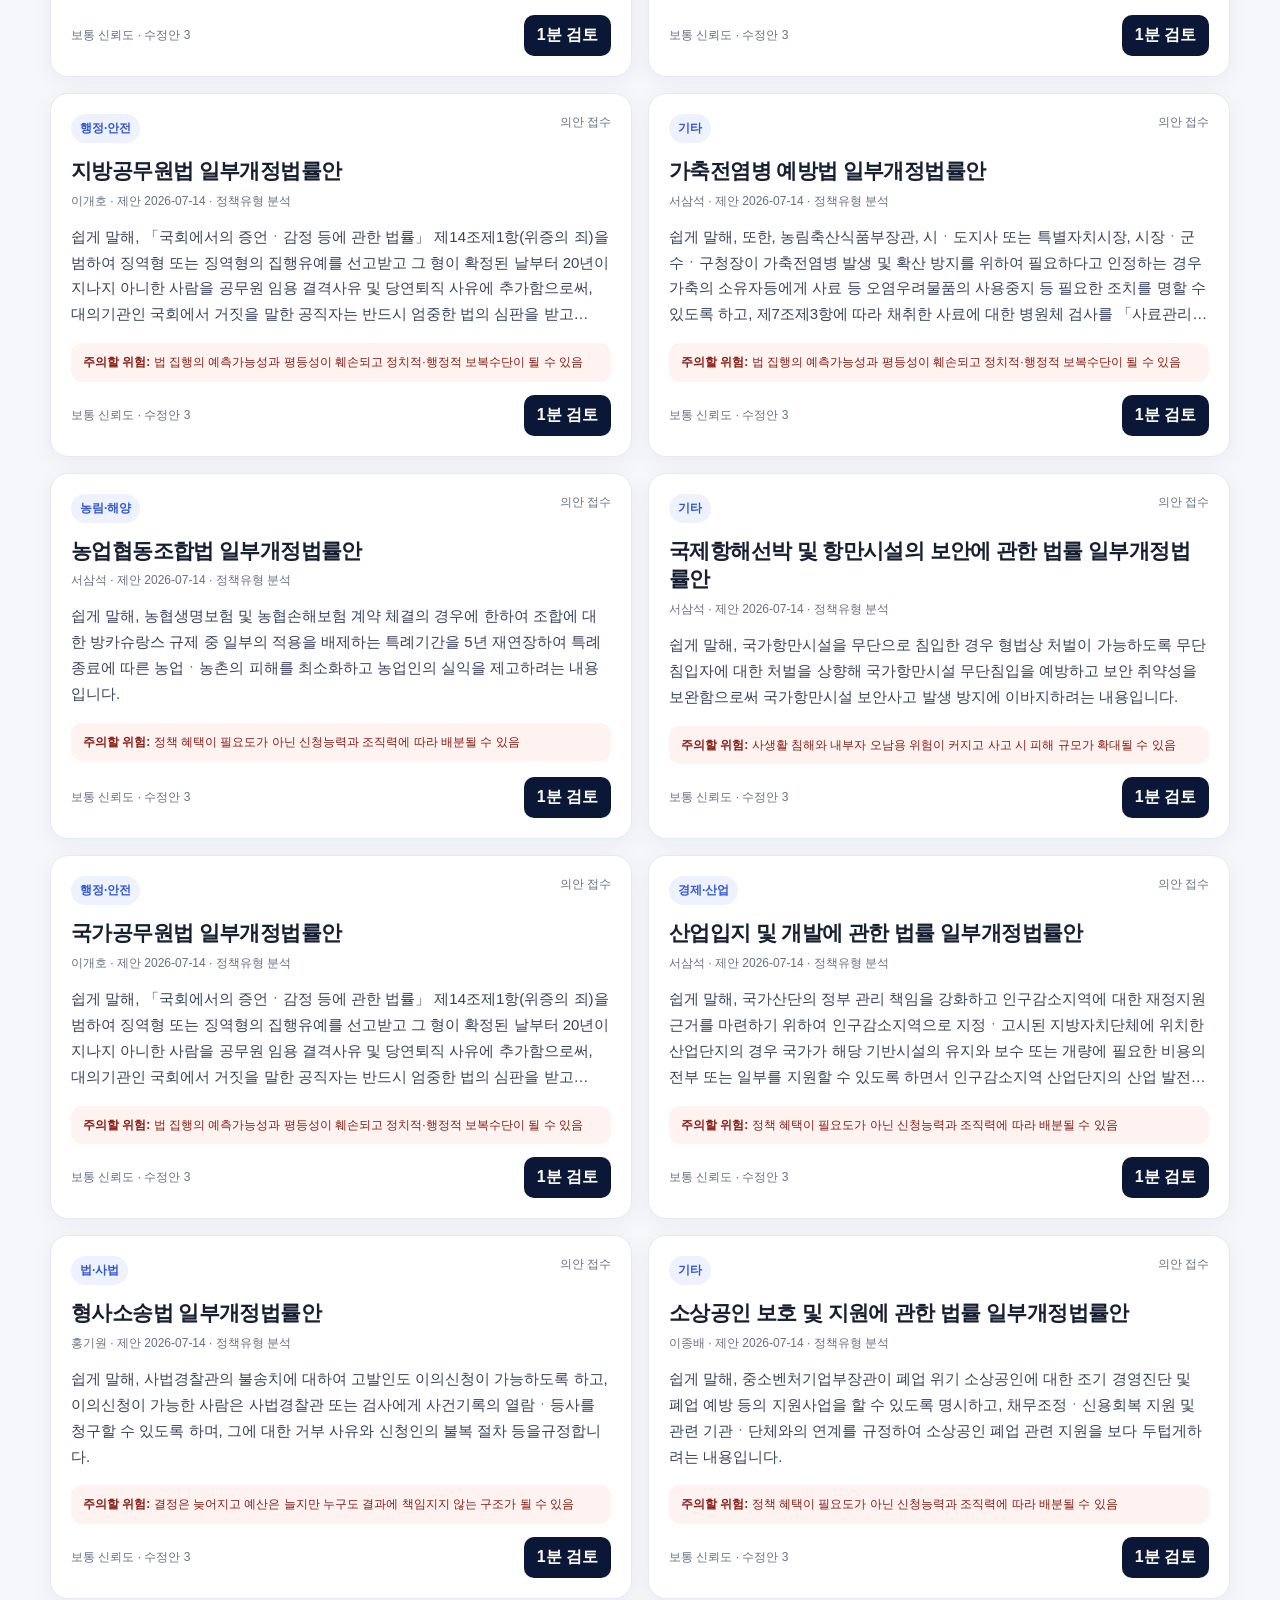
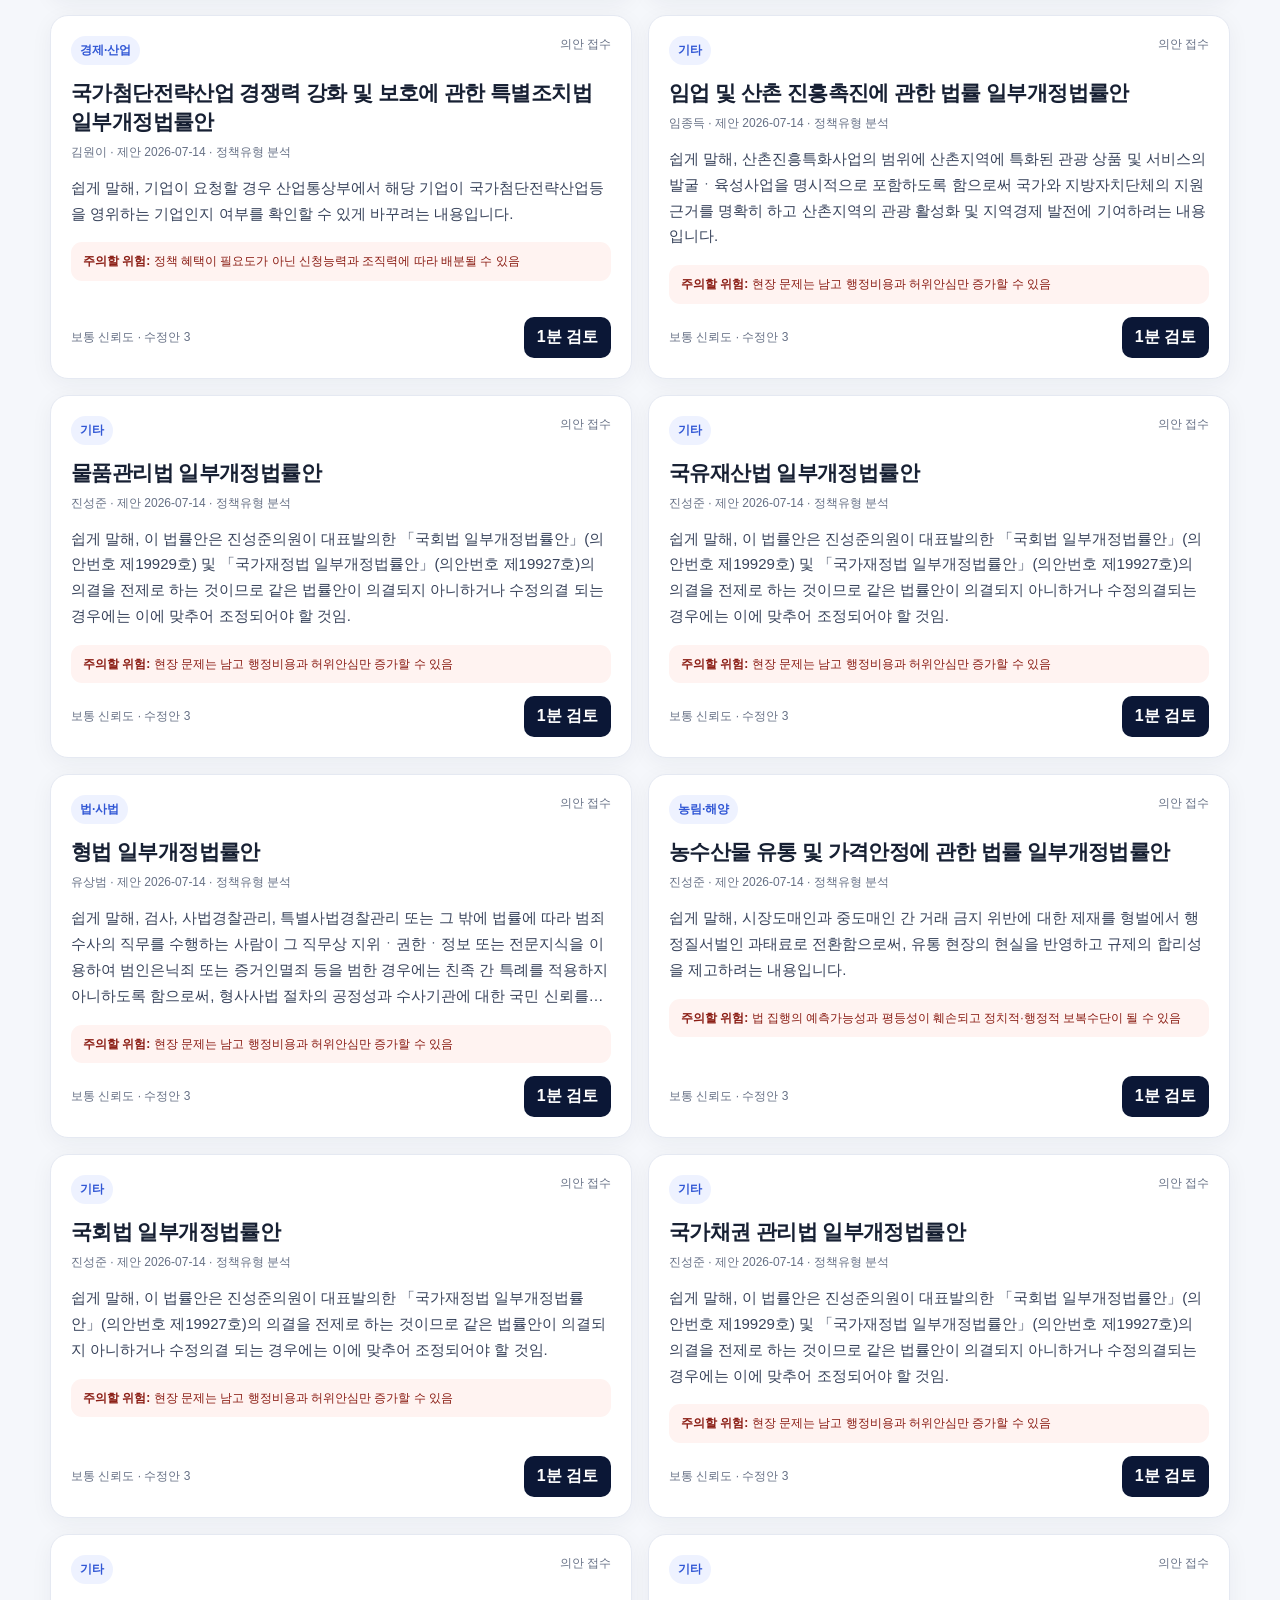
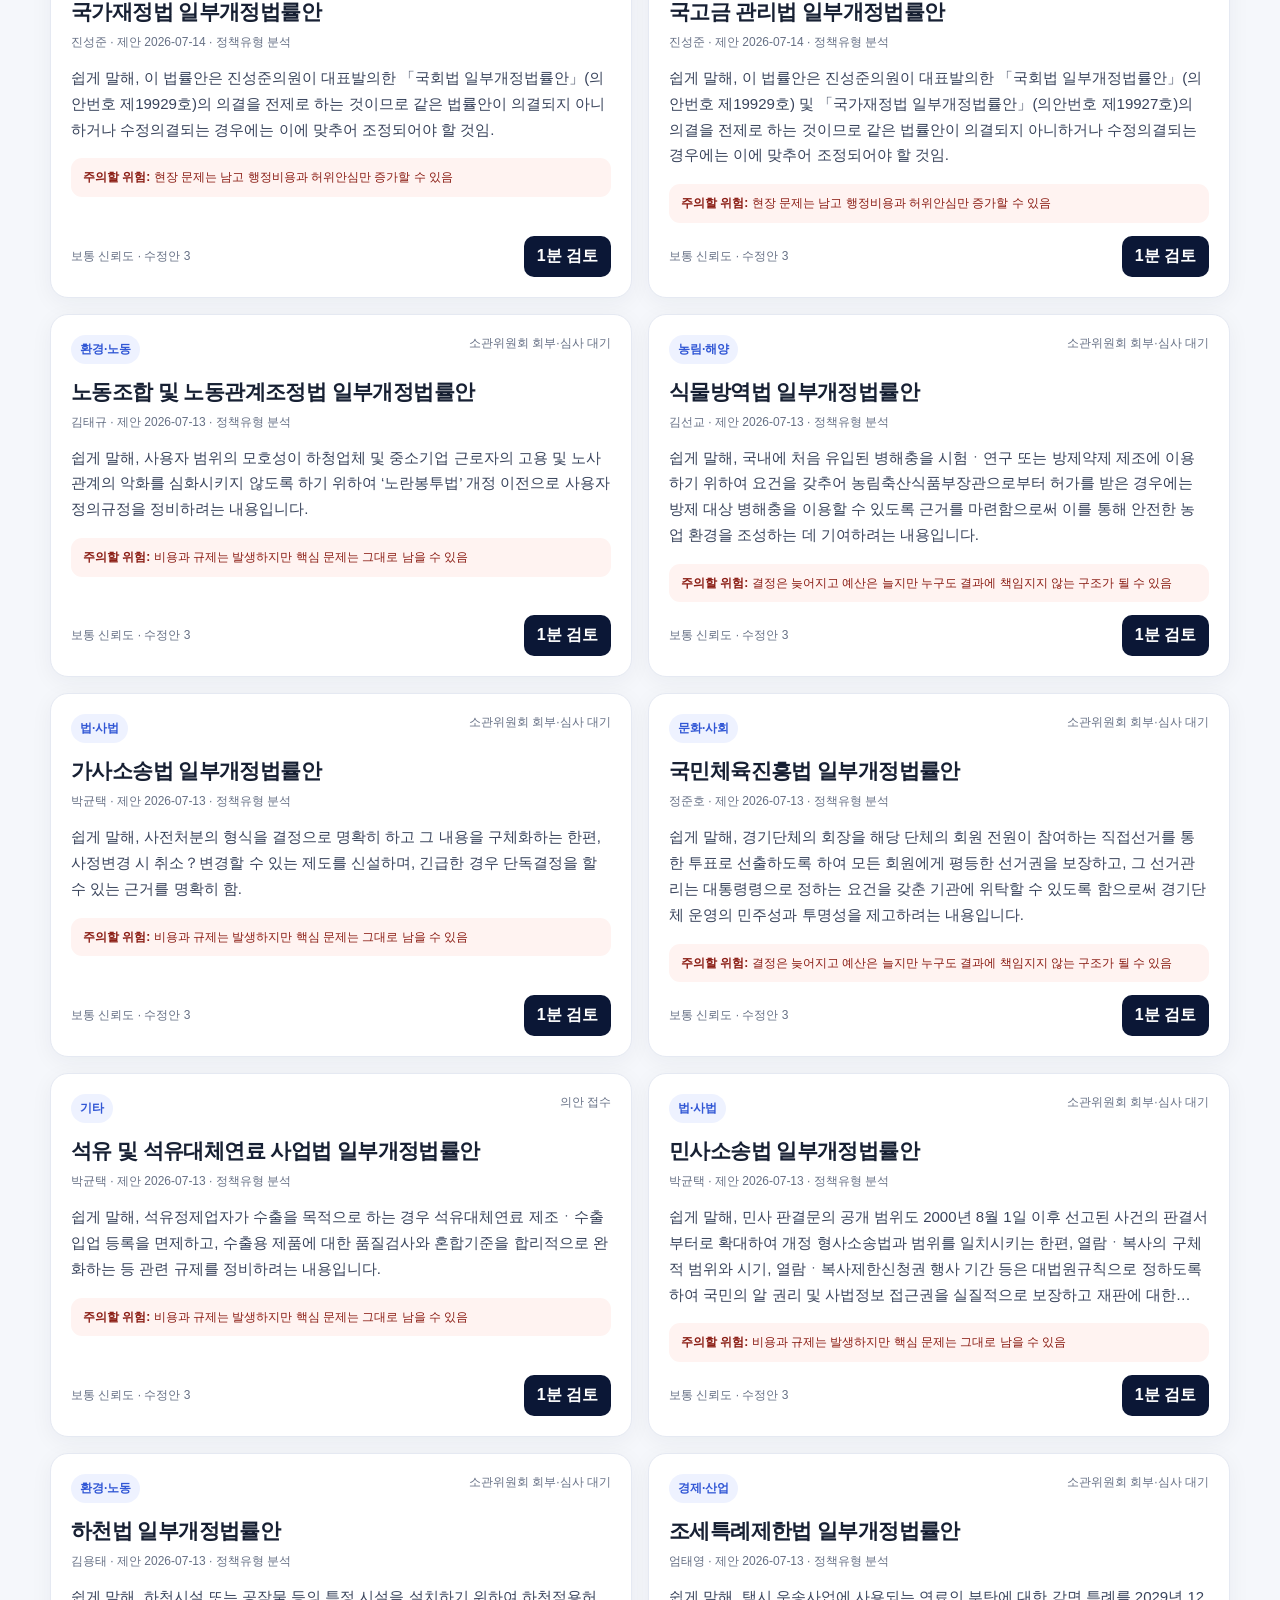
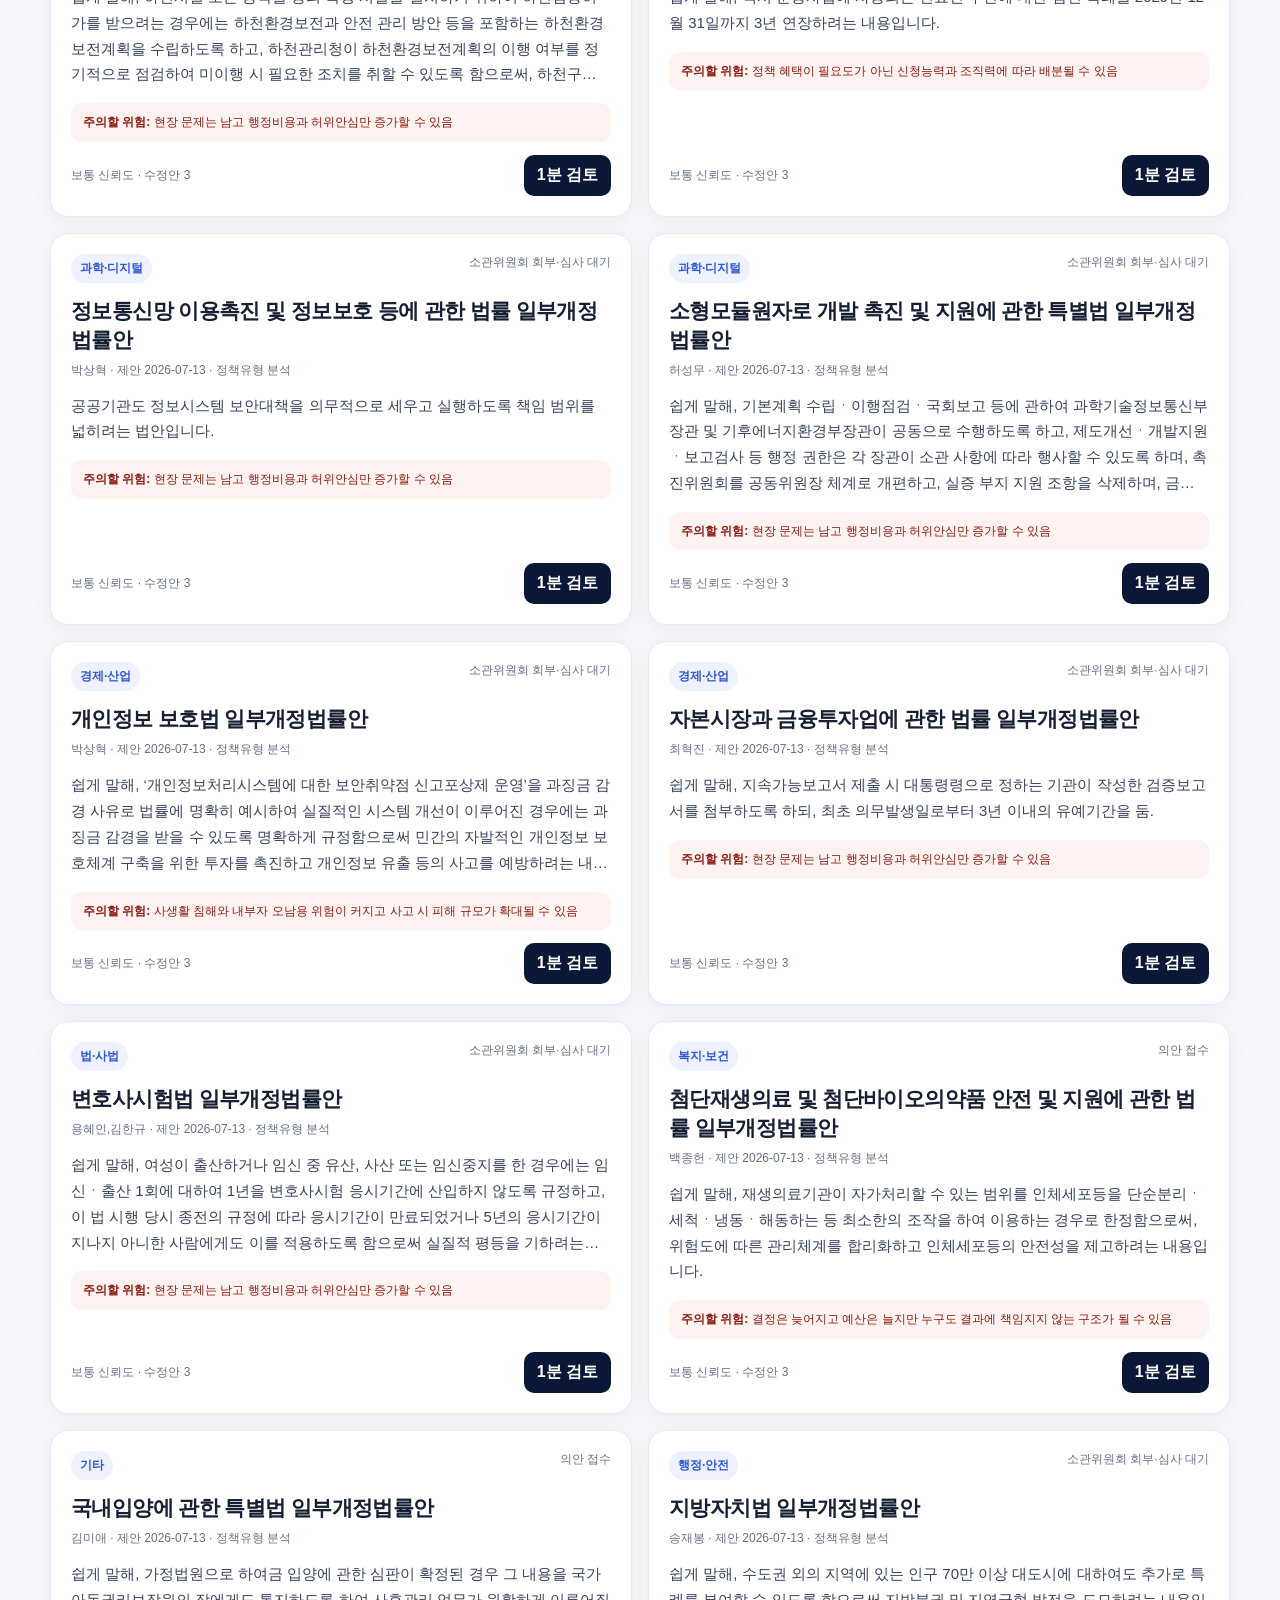
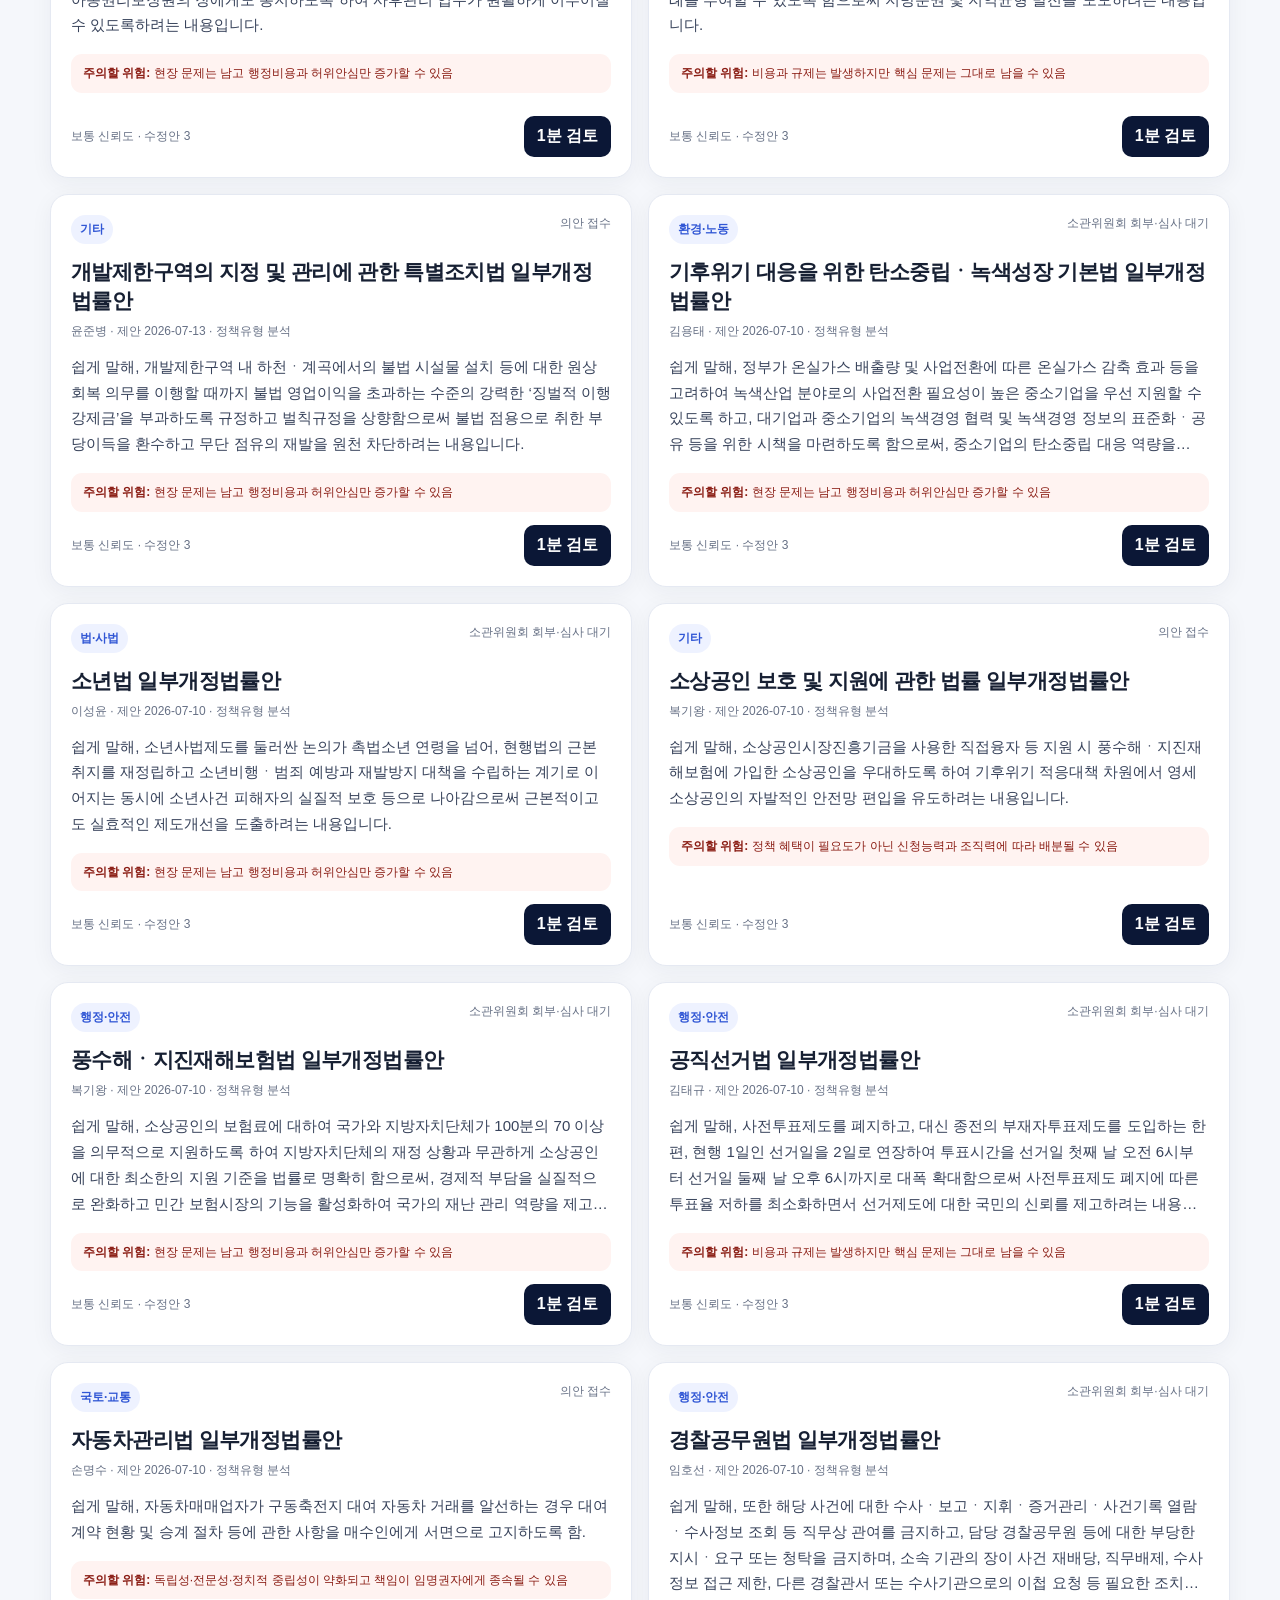
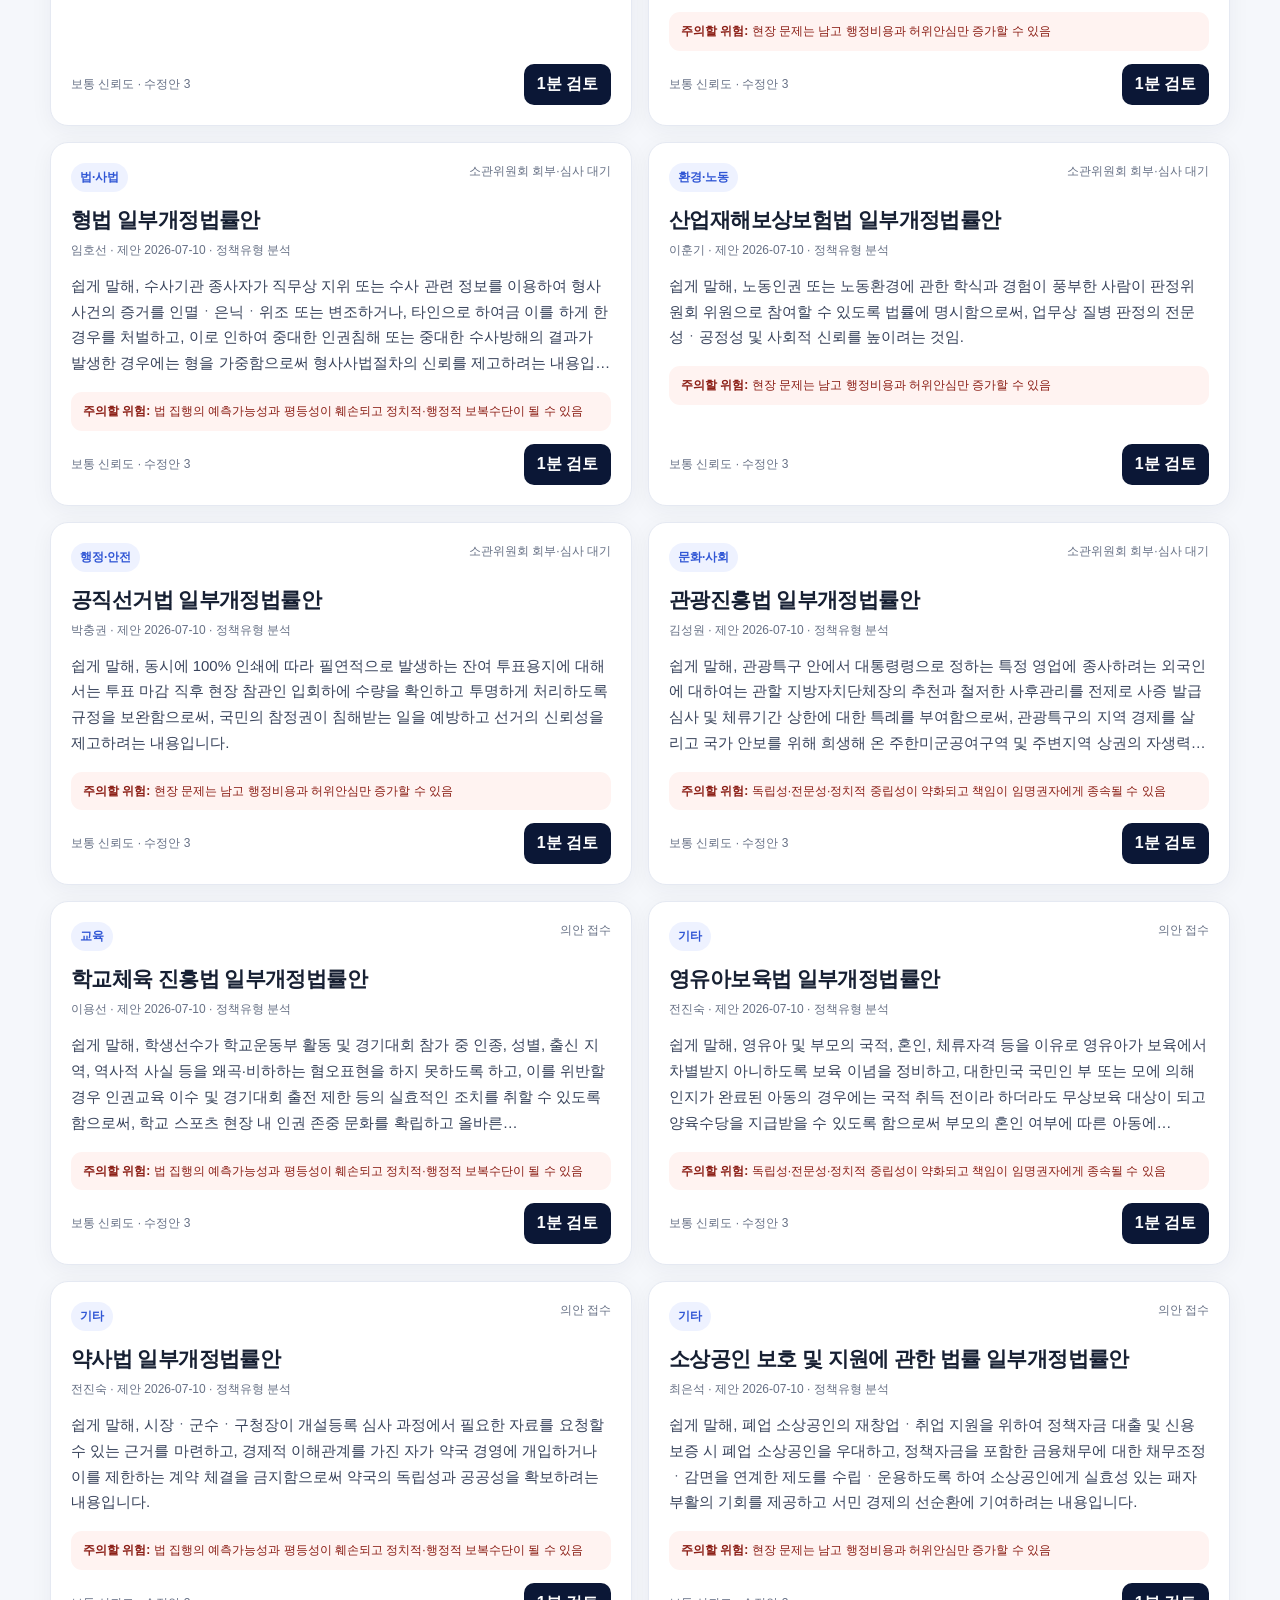
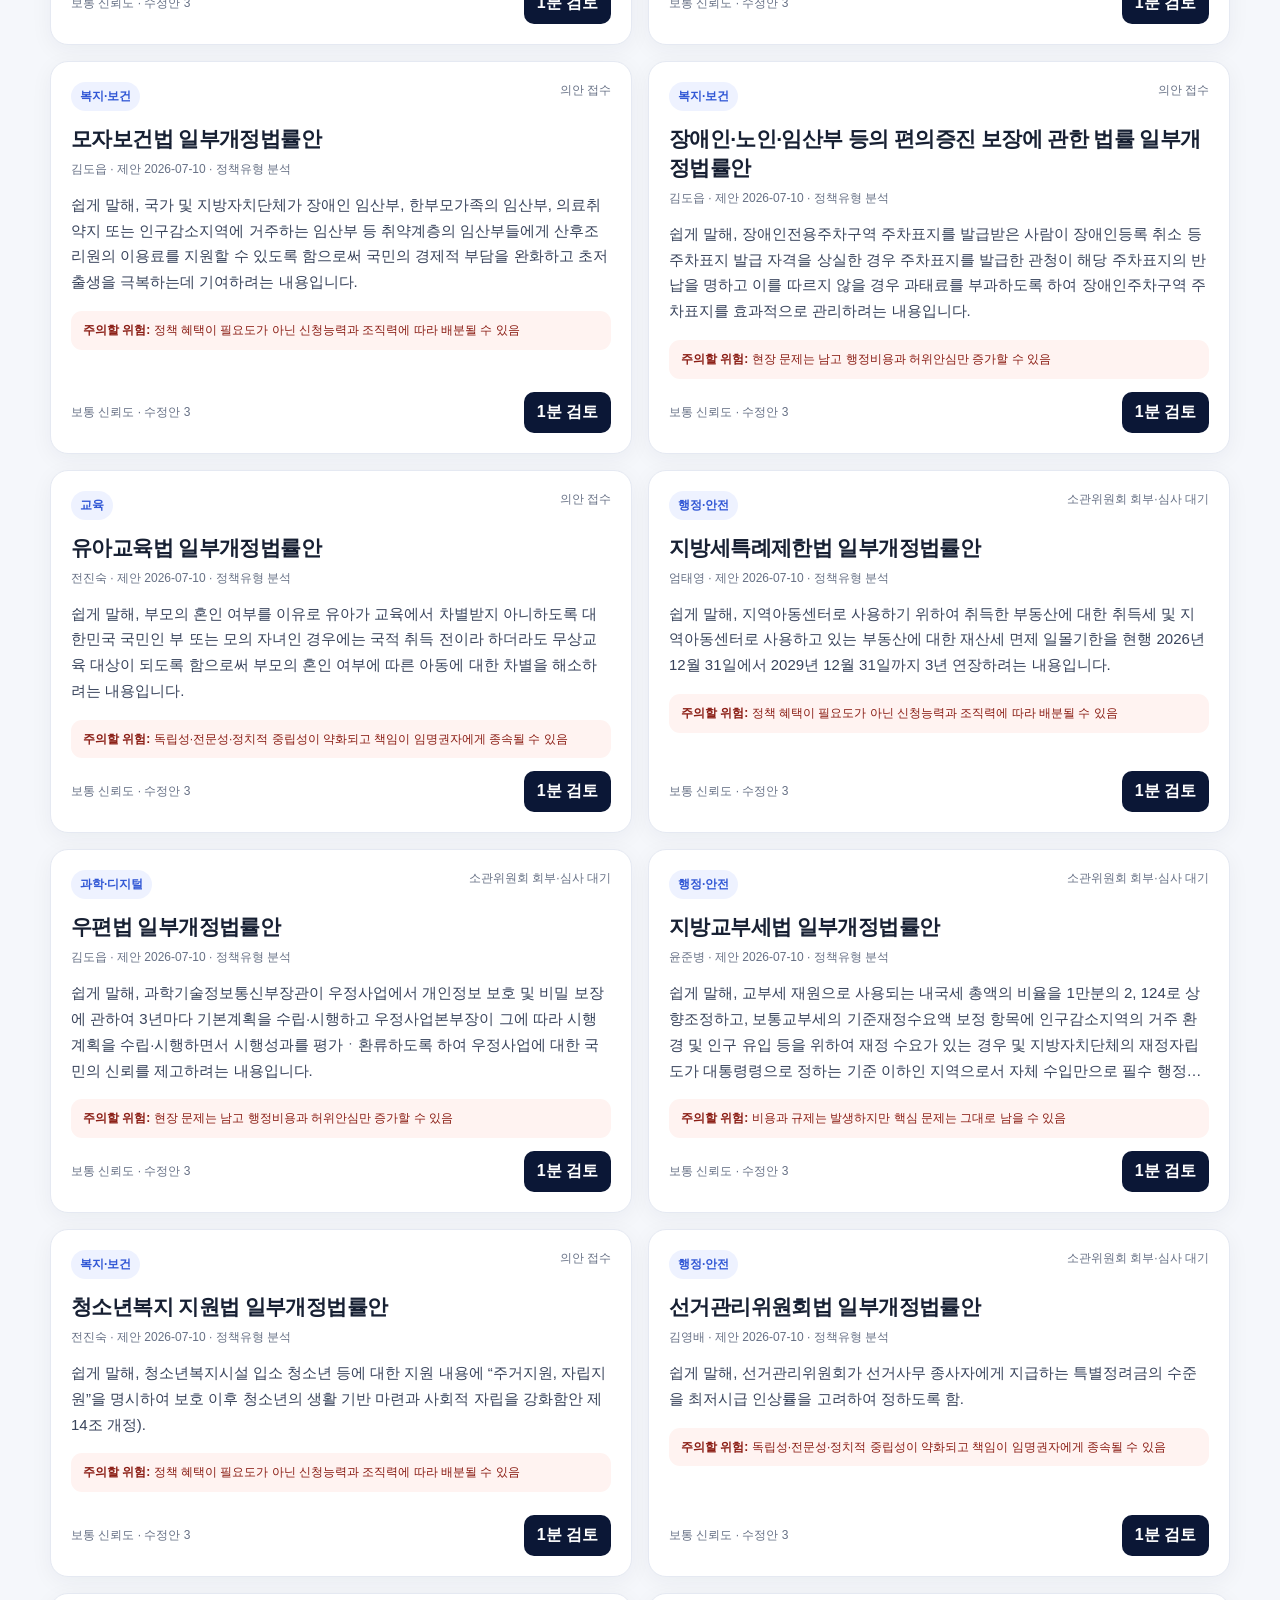
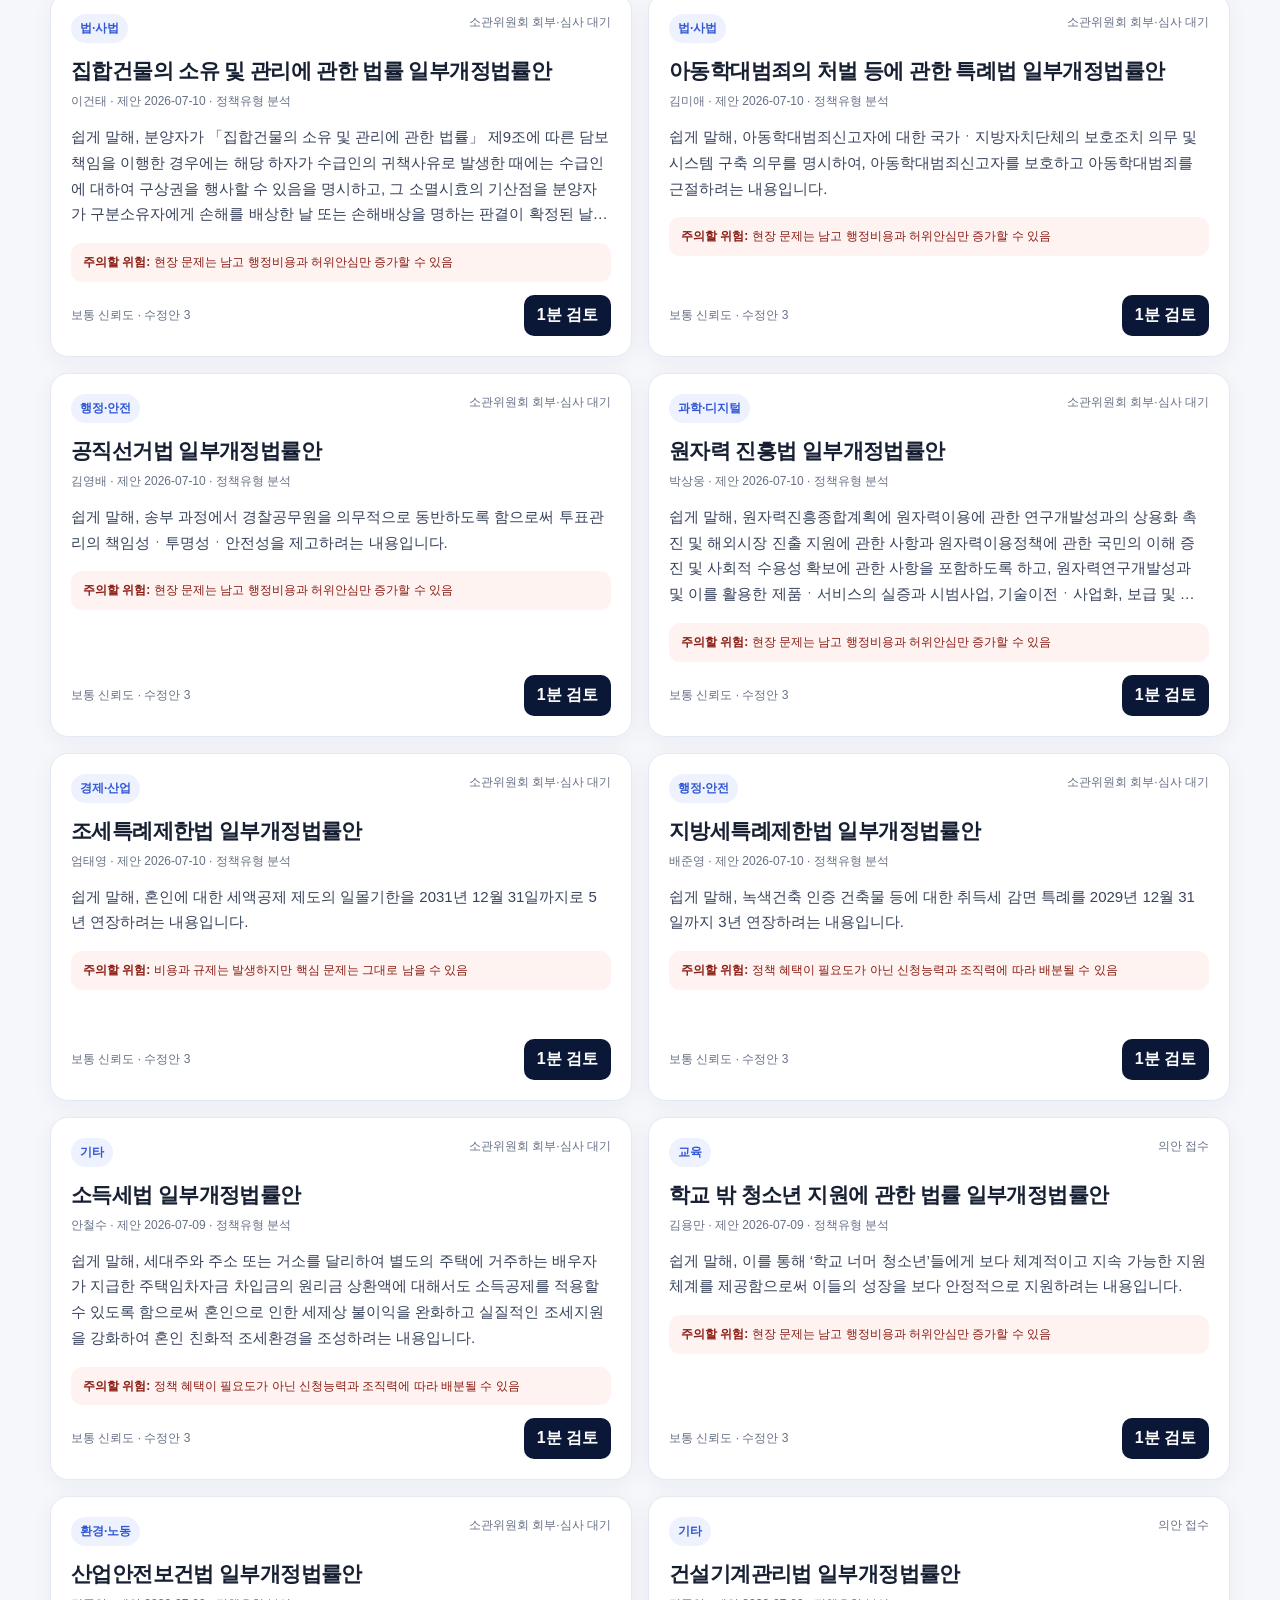
==== commit c5160411: "Add files via upload Complete verified review and release architecture v0.13" ====
--- a/index.html
+++ b/index.html
@@ -269,9 +269,21 @@
     .related-links{display:grid;gap:7px}.related-link{border:1px dashed #cbd5e1;border-radius:9px;padding:8px;font-size:12px}
     .claim-types{display:flex;gap:5px;flex-wrap:wrap;margin:5px 0}.claim-types span{background:#eef2ff;border-radius:999px;padding:3px 6px;font-size:10px;font-weight:800}
     @media(max-width:800px){.maturity-grid{grid-template-columns:repeat(2,1fr)}}
+
+    .skip-link{position:fixed;left:12px;top:-80px;z-index:9999;background:#fff;color:#10203b;padding:10px;border-radius:8px;font-weight:900}
+    .skip-link:focus{top:12px}
+    .verified-panel{border:1px solid #b9dfca;background:#f0fbf5;border-radius:13px;padding:13px;margin:10px 0}
+    .verified-panel h4{margin:0 0 7px}.verified-record{background:#fff;border:1px solid #cfe8d9;border-radius:10px;padding:10px;margin:8px 0;font-size:12px;line-height:1.65}
+    .verified-record .status-pill{display:inline-block;background:#e1f5e9;color:#087245;padding:3px 6px;border-radius:999px;font-size:10px;font-weight:900}
+    .clause-compare{display:grid;grid-template-columns:1fr 1fr;gap:9px}.clause-text{white-space:pre-wrap;background:#fff;border:1px solid var(--line);border-radius:10px;padding:10px;font-size:12px;line-height:1.65}
+    .review-log{border-left:3px solid #3157d5;padding:8px 11px;margin:8px 0;background:#f7f8ff;border-radius:0 9px 9px 0;font-size:12px;line-height:1.6}
+    .modal-tools{display:flex;gap:6px;flex-wrap:wrap}.modal-tools button{border:0;border-radius:8px;padding:7px 9px;font-weight:800;cursor:pointer;background:#edf1fb;color:#23418e}
+    .provenance{background:#f8fafc;border:1px solid #e2e8f0;border-radius:10px;padding:10px;font-size:11px;color:#526078;line-height:1.55}
+    @media(max-width:800px){.clause-compare{grid-template-columns:1fr}}
+    @media print{header,.hero,.notice-wrap,#pilot-program,#policies,#architecture,#cooperation,.governance,#method,footer,.participate,.modal-tools,.close{display:none!important}dialog{position:static!important;display:block!important;width:100%!important;max-width:none!important;border:0!important}.modal{max-height:none!important;overflow:visible!important}}
 </style>
 </head>
-<body>
+<body><a class="skip-link" href="#policies">정책 목록으로 바로가기</a>
   <header class="topbar">
     <div class="container topbar-inner">
       <div class="brand">Democracy 3.0 정책포크 <small>PUBLIC BETA</small> <span id="system-health" class="system-health pending-health">운영상태 확인 중</span></div>
@@ -388,7 +400,8 @@
           <p><b>창안 및 원안 설계:</b> 박찬성<br><b>운영 상태:</b> 공개 시범판<br><b>검증 원칙:</b> 공식자료와 자동추론 분리, 반론·정정·변경이력 공개</p>
           <div class="pilot-actions">
             <a class="white" href="https://github.com/edenabworld-architecture/democracy3-policy-fork/issues/new?title=%5B%ED%98%91%EB%A0%A5%20%EC%A0%9C%EC%95%88%5D%20Democracy%203.0%20%EC%A0%95%EC%B1%85%ED%8F%AC%ED%81%AC&body=%ED%98%91%EB%A0%A5%20%EA%B8%B0%EA%B4%80%20%EB%98%90%EB%8A%94%20%EC%A0%9C%EC%95%88%EC%9E%90%3A%0A%0A%EA%B4%80%EC%8B%AC%20%EB%B6%84%EC%95%BC%3A%0A%0A%ED%98%91%EB%A0%A5%20%EC%A0%9C%EC%95%88%3A%0A" target="_blank" rel="noopener">협력 제안 남기기</a>
-            <a class="outline" href="https://github.com/edenabworld-architecture/democracy3-policy-fork/blob/main/PILOT_REVIEW_PROTOCOL.md" target="_blank" rel="noopener">검토 프로토콜</a>
+            <a class="outline" href="PILOT_REVIEW_PROTOCOL.md" target="_blank" rel="noopener">검토 프로토콜</a>
+            <a class="outline" href="pilot-editor.html" target="_blank" rel="noopener">운영자 검토 편집기</a>
             <a class="outline" href="https://github.com/edenabworld-architecture/democracy3-policy-fork" target="_blank" rel="noopener">공개 코드·변경이력</a>
           </div>
         </div>
@@ -426,8 +439,8 @@
     </div>
   </section>
 
-  <footer><div class="container">Democracy 3.0 정책포크 v0.12.1 · 공개 시범판 · 창안 및 원안 설계: 박찬성</div></footer>
-  <dialog id="dialog"><div id="modal" class="modal"></div></dialog>
+  <footer><div class="container">Democracy 3.0 정책포크 v0.13 · 공개 시범판 · 창안 및 원안 설계: 박찬성</div></footer>
+  <dialog id="dialog" aria-label="정책 심층보고서"><div id="modal" class="modal"></div></dialog>
 
 <script>
 let allBills=[], pilotCases=[], activeCategory='전체', healthVerified=false;
@@ -435,6 +448,7 @@
 const grid=document.getElementById('grid'), search=document.getElementById('search'),
 statusFilter=document.getElementById('status'), sort=document.getElementById('sort'),
 dialog=document.getElementById('dialog'), modal=document.getElementById('modal');
+dialog.addEventListener('close',()=>{if(location.hash.startsWith('#bill='))history.replaceState(null,'',location.pathname+location.search)});
 
 const esc=(v='')=>String(v).replace(/[&<>"']/g,m=>({'&':'&amp;','<':'&lt;','>':'&gt;','"':'&quot;',"'":'&#039;'}[m]));
 
@@ -442,14 +456,16 @@
   const badge=document.getElementById('system-health');
   const panel=document.getElementById('health-panel');
   try{
-    const response=await fetch('health.json',{cache:'no-store'});
+    let response=await fetch('release-status.json',{cache:'no-store'});
+    if(!response.ok)response=await fetch('health.json',{cache:'no-store'});
     if(!response.ok)throw new Error('상태파일 없음');
     const health=await response.json();
     healthVerified=true;
     const healthy=health.status==='healthy';
-    badge.textContent=healthy?'자동운영 정상':'자동운영 점검 필요';
+    const counts=health.counts||{};
+    badge.textContent=healthy?'검증배포 정상':'검증배포 점검 필요';
     badge.className=`system-health ${healthy?'healthy-health':'degraded-health'}`;
-    panel.innerHTML=`<div class="health-panel ${healthy?'healthy':'degraded'}"><b>${healthy?'데이터 무결성 검사 통과':'데이터 무결성 점검 필요'}</b> · 법안 ${esc(health.counts?.bills||0)}건 · 개별보고서 ${esc(health.counts?.reports||0)}건 · 검사시각 ${esc(health.checked_at||'확인 필요')}</div>`;
+    panel.innerHTML=`<div class="health-panel ${healthy?'healthy':'degraded'}"><b>${healthy?'공개 배포 전 무결성 검사 통과':'배포검사 실패'}</b> · 법안 ${esc(counts.bills||0)}건 · 시범검토 ${esc(counts.pilot_cases||0)}건 · 독립검증 주장 ${esc(counts.verified_claims||0)}건 · 검사시각 ${esc(health.checked_at||'확인 필요')}</div>`;
   }catch(error){
     if(badge.dataset.derived==='true')return;
     badge.textContent='운영상태 미확인';
@@ -479,6 +495,8 @@
   renderCoverage(data.coverage||{},data.source||{});
   renderChips();
   render();
+  const match=location.hash.match(/^#bill=(.+)$/);
+  if(match)setTimeout(()=>openBill(decodeURIComponent(match[1])),0);
 }).catch(err=>{
   document.getElementById('notice').textContent=err.message;
   grid.innerHTML='<div class="empty">정책 데이터를 표시할 수 없습니다.</div>';
@@ -567,6 +585,31 @@
     <div class="related-link"><b>${esc(x.title)}</b> · ${esc(x.status)} <a class="source-link" href="${esc(x.url)}" target="_blank" rel="noopener">관련 시스템 열기</a></div>`).join('')}</div>`:'<div class="pending">별도로 분류된 공통 관련 시스템 링크가 없습니다.</div>';
 }
 
+function verifiedStore(caseData){return (caseData||{}).verified_review_store||{}}
+function verifiedDocuments(items){
+  return (items||[]).length?(items||[]).map(x=>`<div class="verified-record"><span class="status-pill">${esc(x.status)}</span> <b>${esc(x.document_type)}</b> · ${esc(x.title)}<br><span>${esc(x.source_agency)}</span> · <a class="source-link" href="${esc(x.url)}" target="_blank" rel="noopener">원문</a>${x.notes?`<p>${esc(x.notes)}</p>`:''}</div>`).join(''):'<div class="pending">운영자가 확인한 공식문서가 아직 없습니다.</div>';
+}
+function verifiedEvidence(items){
+  return (items||[]).length?(items||[]).map(x=>`<div class="verified-record"><span class="status-pill">${esc(x.status)}</span> <b>${esc(x.title)}</b><br>${esc(x.publisher)}${x.published_at?` · ${esc(x.published_at)}`:''}<p>${esc(x.summary)}</p><b>연결 주장:</b> ${esc((x.claim_ids||[]).join(', '))}${x.limitations?`<p><b>한계:</b> ${esc(x.limitations)}</p>`:''}<a class="source-link" href="${esc(x.url)}" target="_blank" rel="noopener">독립근거 열기</a></div>`).join(''):'<div class="pending">독립적으로 검토·연결한 외부 근거가 아직 없습니다.</div>';
+}
+function verifiedClauses(items){
+  return (items||[]).length?(items||[]).map(x=>`<div class="verified-record"><span class="status-pill">${esc(x.status)}</span> <b>${esc(x.law_name)} ${esc(x.clause_id)}</b><div class="clause-compare"><div><b>현행</b><div class="clause-text">${esc(x.current_text)}</div></div><div><b>개정안</b><div class="clause-text">${esc(x.proposed_text)}</div></div></div>${x.analysis?`<p><b>대조 판단:</b> ${esc(x.analysis)}</p>`:''}<a class="source-link" href="${esc(x.source_url)}" target="_blank" rel="noopener">조문 출처</a></div>`).join(''):'<div class="pending">사람이 원문을 확인한 신·구조문 대조가 아직 없습니다.</div>';
+}
+function verifiedForks(items){
+  return (items||[]).length?(items||[]).map(x=>`<div class="verified-record"><span class="status-pill">${esc(x.status)}</span> <b>포크 ${esc(x.label)} · ${esc(x.title)}</b><p><b>대상:</b> ${esc(x.target_clause||'확인 전')}</p>${x.exact_clause_text?`<div class="clause-text">${esc(x.exact_clause_text)}</div>`:''}${x.rationale?`<p><b>설계 이유:</b> ${esc(x.rationale)}</p>`:''}</div>`).join(''):'<div class="pending">사람이 작성한 실제 A/B/C 대체조문이 아직 없습니다.</div>';
+}
+function verifiedReviews(items){
+  return (items||[]).length?(items||[]).map(x=>`<div class="review-log"><b>${esc(x.role)} · ${esc(x.reviewer)} · ${esc(x.status)}</b>${x.affiliation?` · ${esc(x.affiliation)}`:''}<br>${esc(x.reviewed_at)}<br>${esc(x.summary)}</div>`).join(''):'<div class="pending">완료 또는 진행 중인 사람 검토기록이 없습니다.</div>';
+}
+function verifiedCorrections(items){
+  return (items||[]).length?(items||[]).map(x=>`<div class="review-log"><b>${esc(x.correction_id)} · ${esc(x.status)}</b><br>${esc(x.issue)}${x.decision_reason?`<br><b>결정:</b> ${esc(x.decision_reason)}`:''}</div>`).join(''):'<div class="pending">접수된 정정·반론 기록이 없습니다.</div>';
+}
+function shareBill(id,title){
+  const url=new URL(location.href);url.hash=`bill=${encodeURIComponent(id)}`;
+  if(navigator.share)navigator.share({title, url:url.toString()});
+  else navigator.clipboard.writeText(url.toString()).then(()=>alert('보고서 링크를 복사했습니다.'));
+}
+
 function renderStats(s){
   const items=[
     ['추적 법안',s.tracked||allBills.length],
@@ -794,7 +837,7 @@
           <span>${esc(b.stage||'진행상태 확인 필요')}</span>
         </div>
       </div>
-      <button class="close" onclick="dialog.close()">닫기</button>
+      <div class="modal-tools"><button onclick="shareBill('${esc(b.id)}','${esc(b.title)}')">링크 공유</button><button onclick="window.print()">인쇄</button><button class="close" onclick="dialog.close()">닫기</button></div>
     </div>
 
     ${b.pilot_case?`
@@ -919,6 +962,25 @@
     <div class="modal-section"><h3>주장별 독립 검증 원장</h3>
       ${pilotClaimAudit(b.pilot_case.claim_audit)}
     </div>
+    <div class="modal-section"><h3>운영자가 확인한 공식문서</h3>
+      <div class="verified-panel">${verifiedDocuments(verifiedStore(b.pilot_case).official_documents)}</div>
+    </div>
+    <div class="modal-section"><h3>독립근거 검증</h3>
+      <div class="verified-panel">${verifiedEvidence(verifiedStore(b.pilot_case).external_evidence)}</div>
+    </div>
+    <div class="modal-section"><h3>현행법·개정안 문장 대조</h3>
+      <div class="verified-panel">${verifiedClauses(verifiedStore(b.pilot_case).clause_comparisons)}</div>
+    </div>
+    <div class="modal-section"><h3>사람이 작성한 실제 A/B/C 조문</h3>
+      <div class="verified-panel">${verifiedForks(verifiedStore(b.pilot_case).fork_drafts)}</div>
+    </div>
+    <div class="modal-section"><h3>운영자·전문가 검토이력</h3>
+      ${verifiedReviews(verifiedStore(b.pilot_case).reviews)}
+    </div>
+    <div class="modal-section"><h3>오류·반론·정정이력</h3>
+      ${verifiedCorrections(verifiedStore(b.pilot_case).corrections)}
+    </div>
+    <div class="provenance"><b>출처 계보</b><br>자동 분석 생성: ${esc((b.pilot_case.provenance||{}).automatic_generated_at||'확인 필요')} · 수동 검증 원장: ${esc((b.pilot_case.provenance||{}).manual_store_methodology||'미병합')}<br>${esc((b.pilot_case.provenance||{}).authorship||'창안 및 원안 설계: 박찬성')}</div>
     <div class="modal-section"><h3>완성보고서까지 남은 작업</h3>
       ${list(b.pilot_case.review_tasks)}
     </div>`:''}
@@ -1031,6 +1093,7 @@
   }
 }
 
+document.addEventListener('keydown',event=>{if(event.key==='Escape'&&dialog.open)dialog.close()});
 search.addEventListener('input',render);
 statusFilter.addEventListener('change',render);
 sort.addEventListener('change',render);
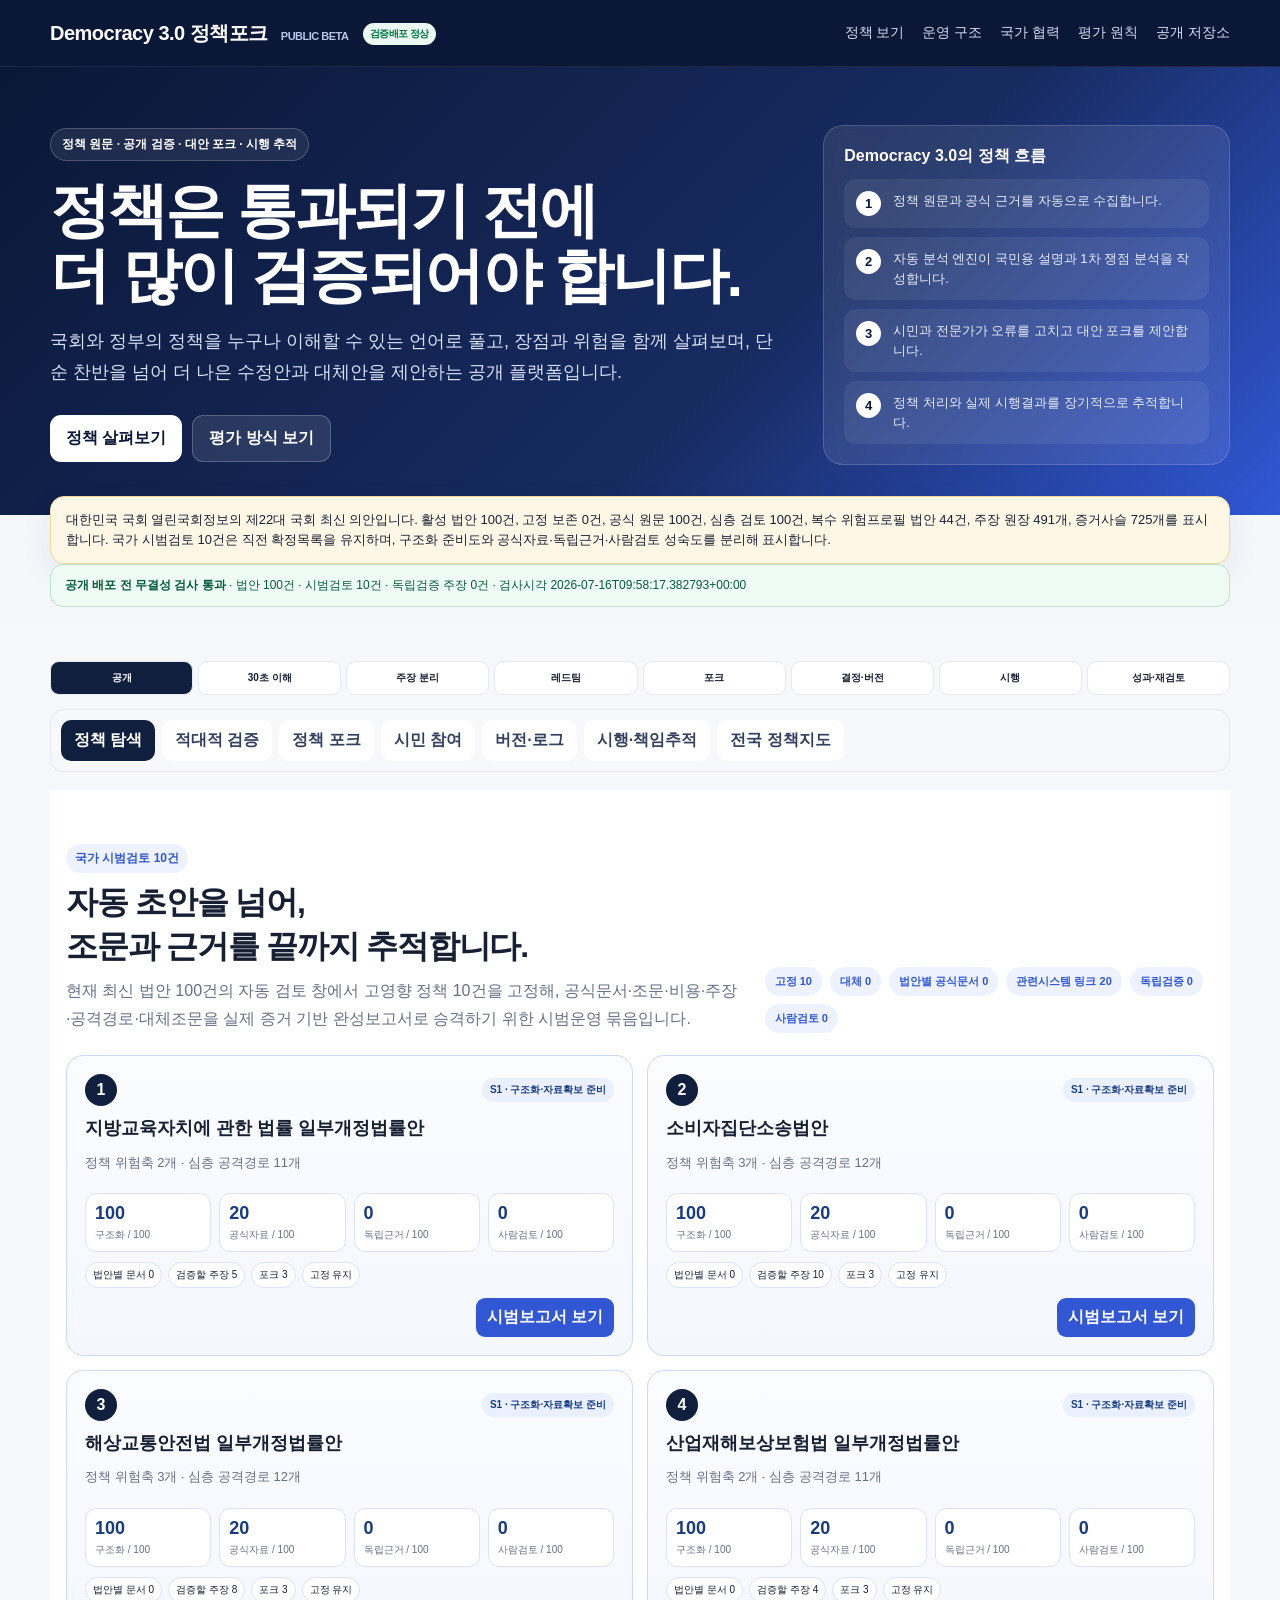
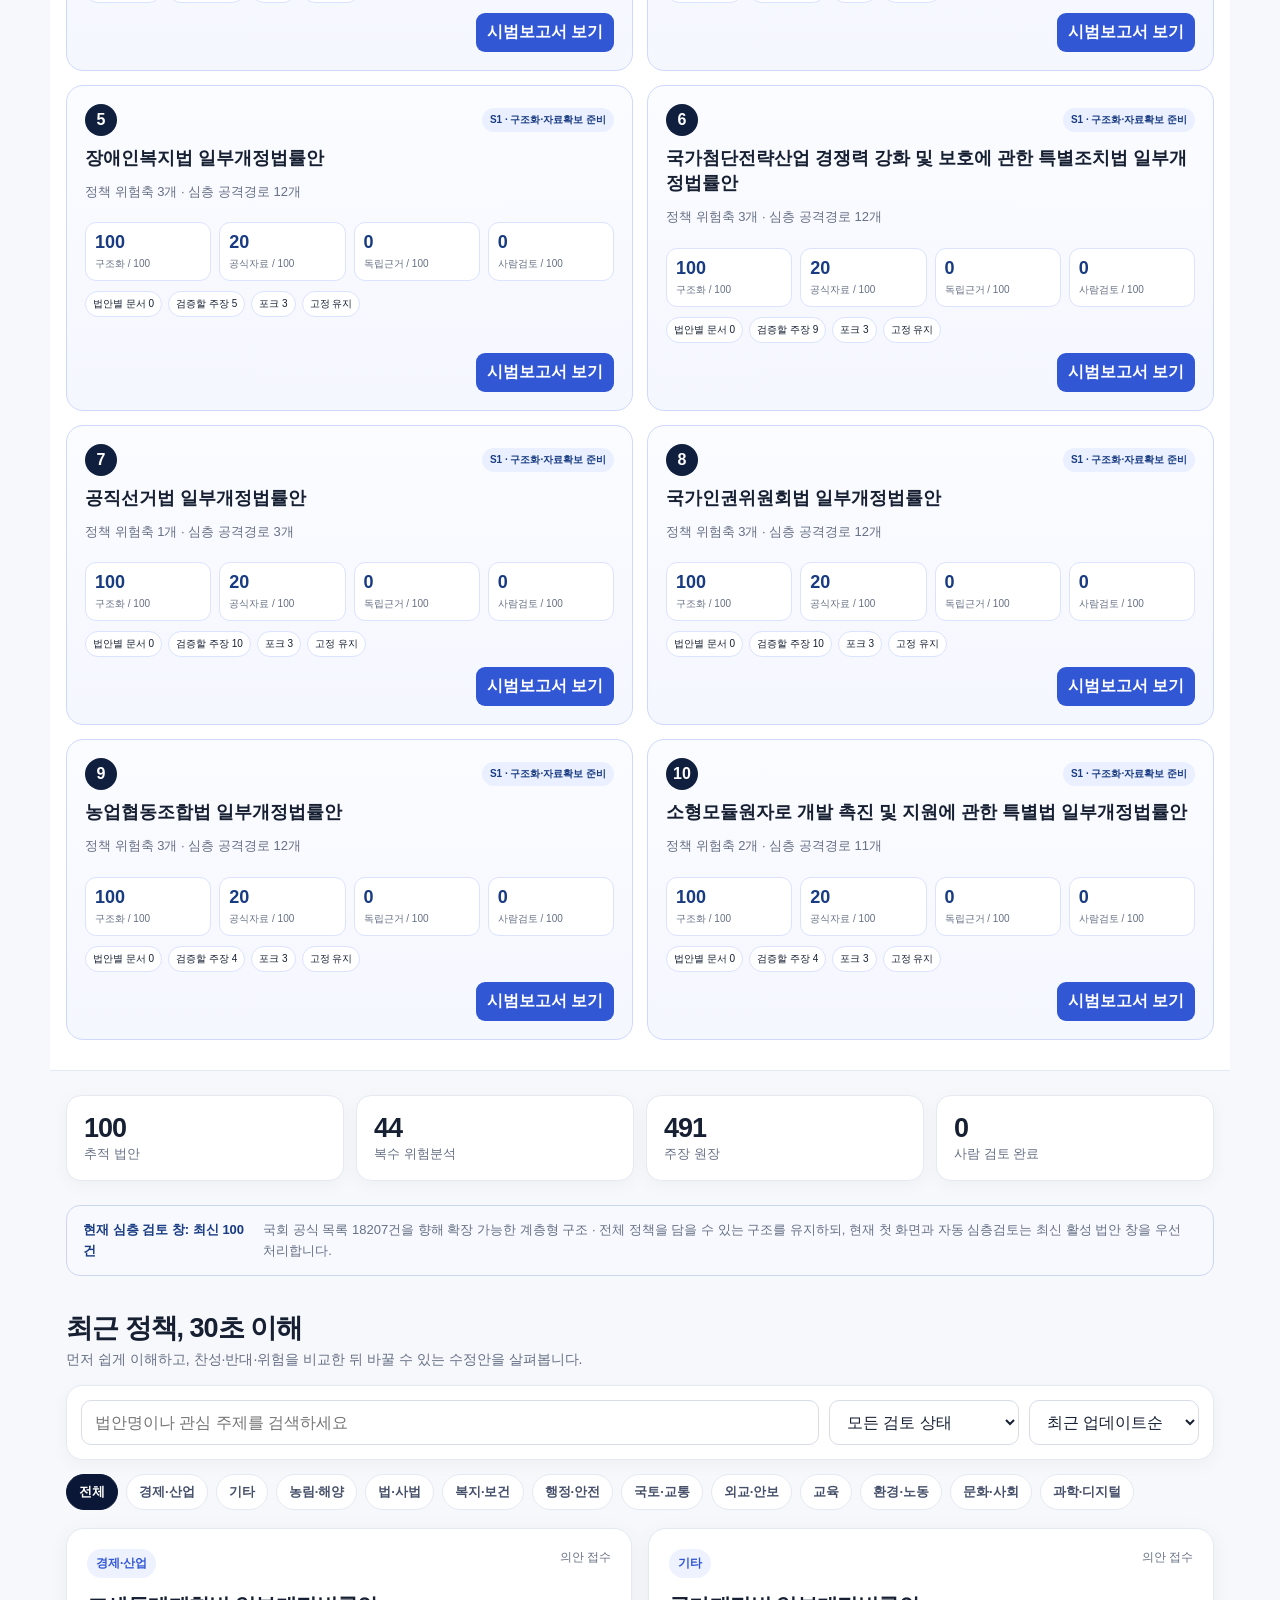
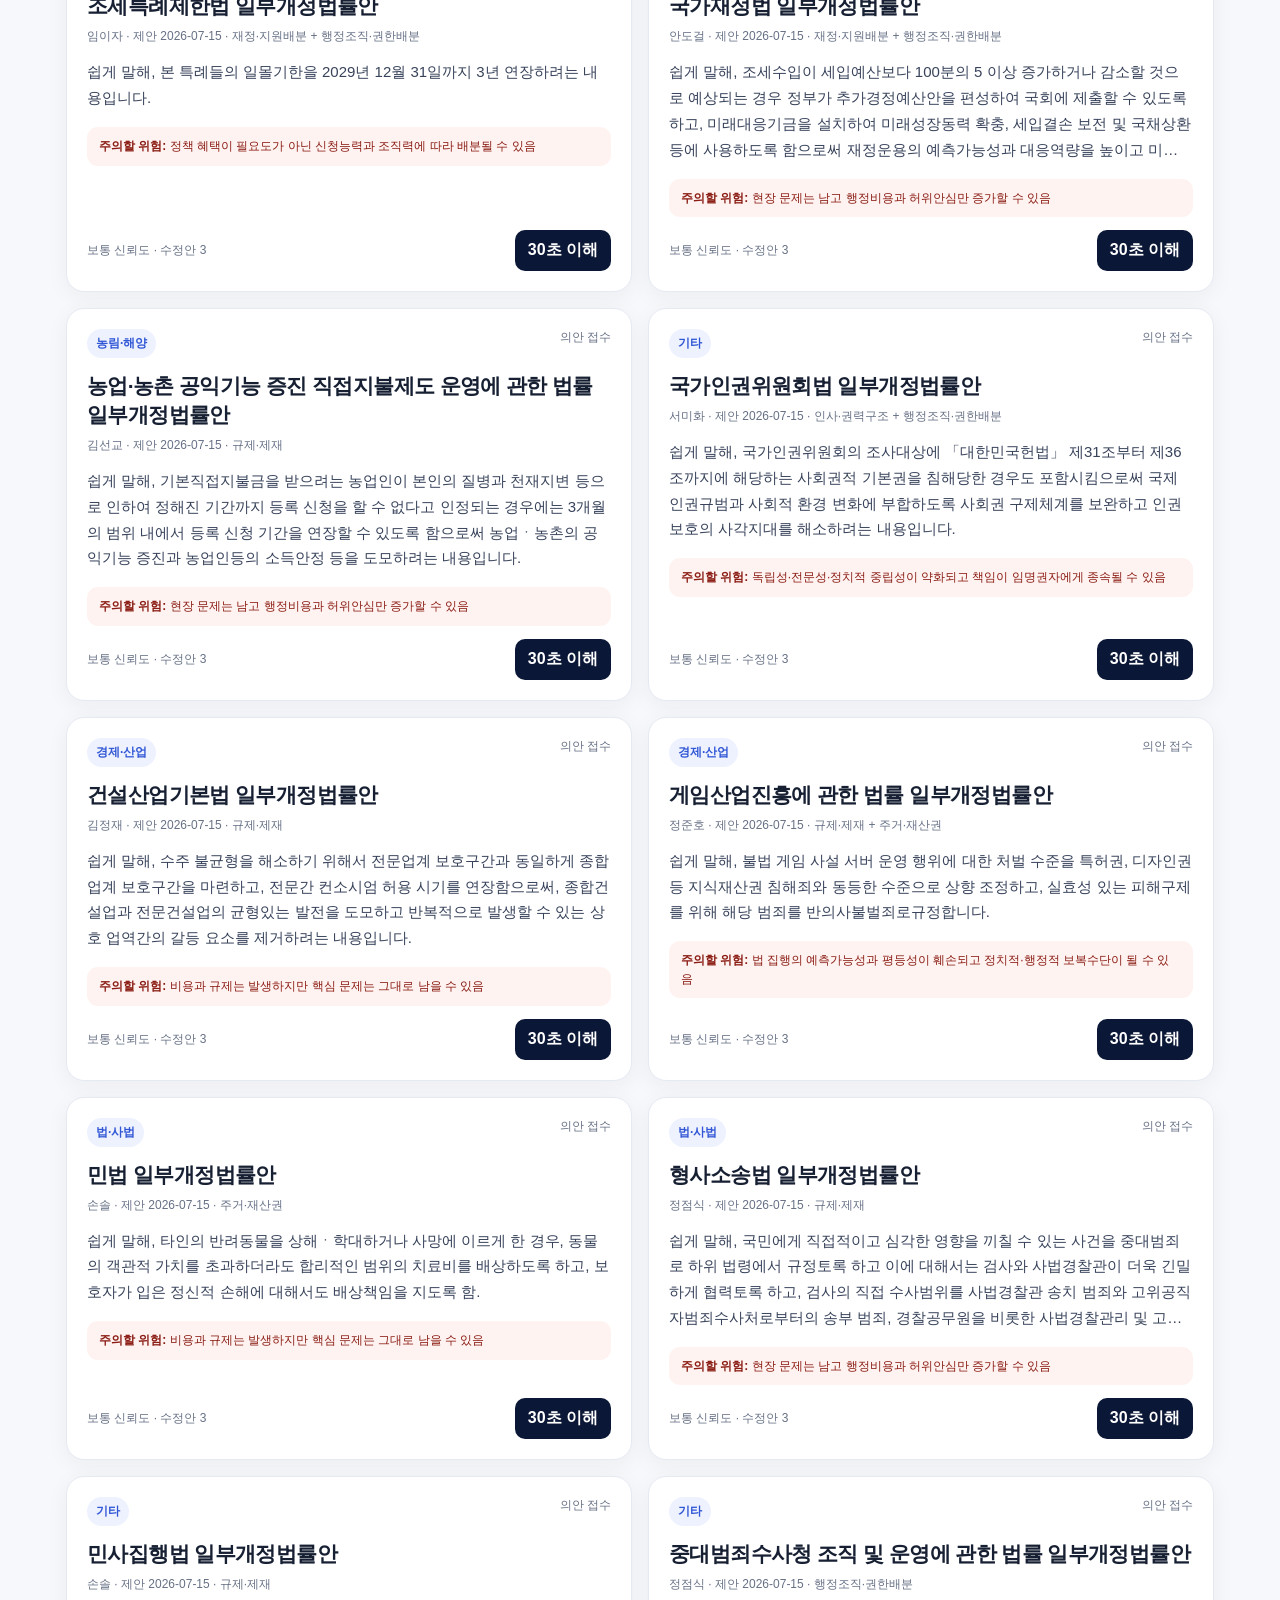
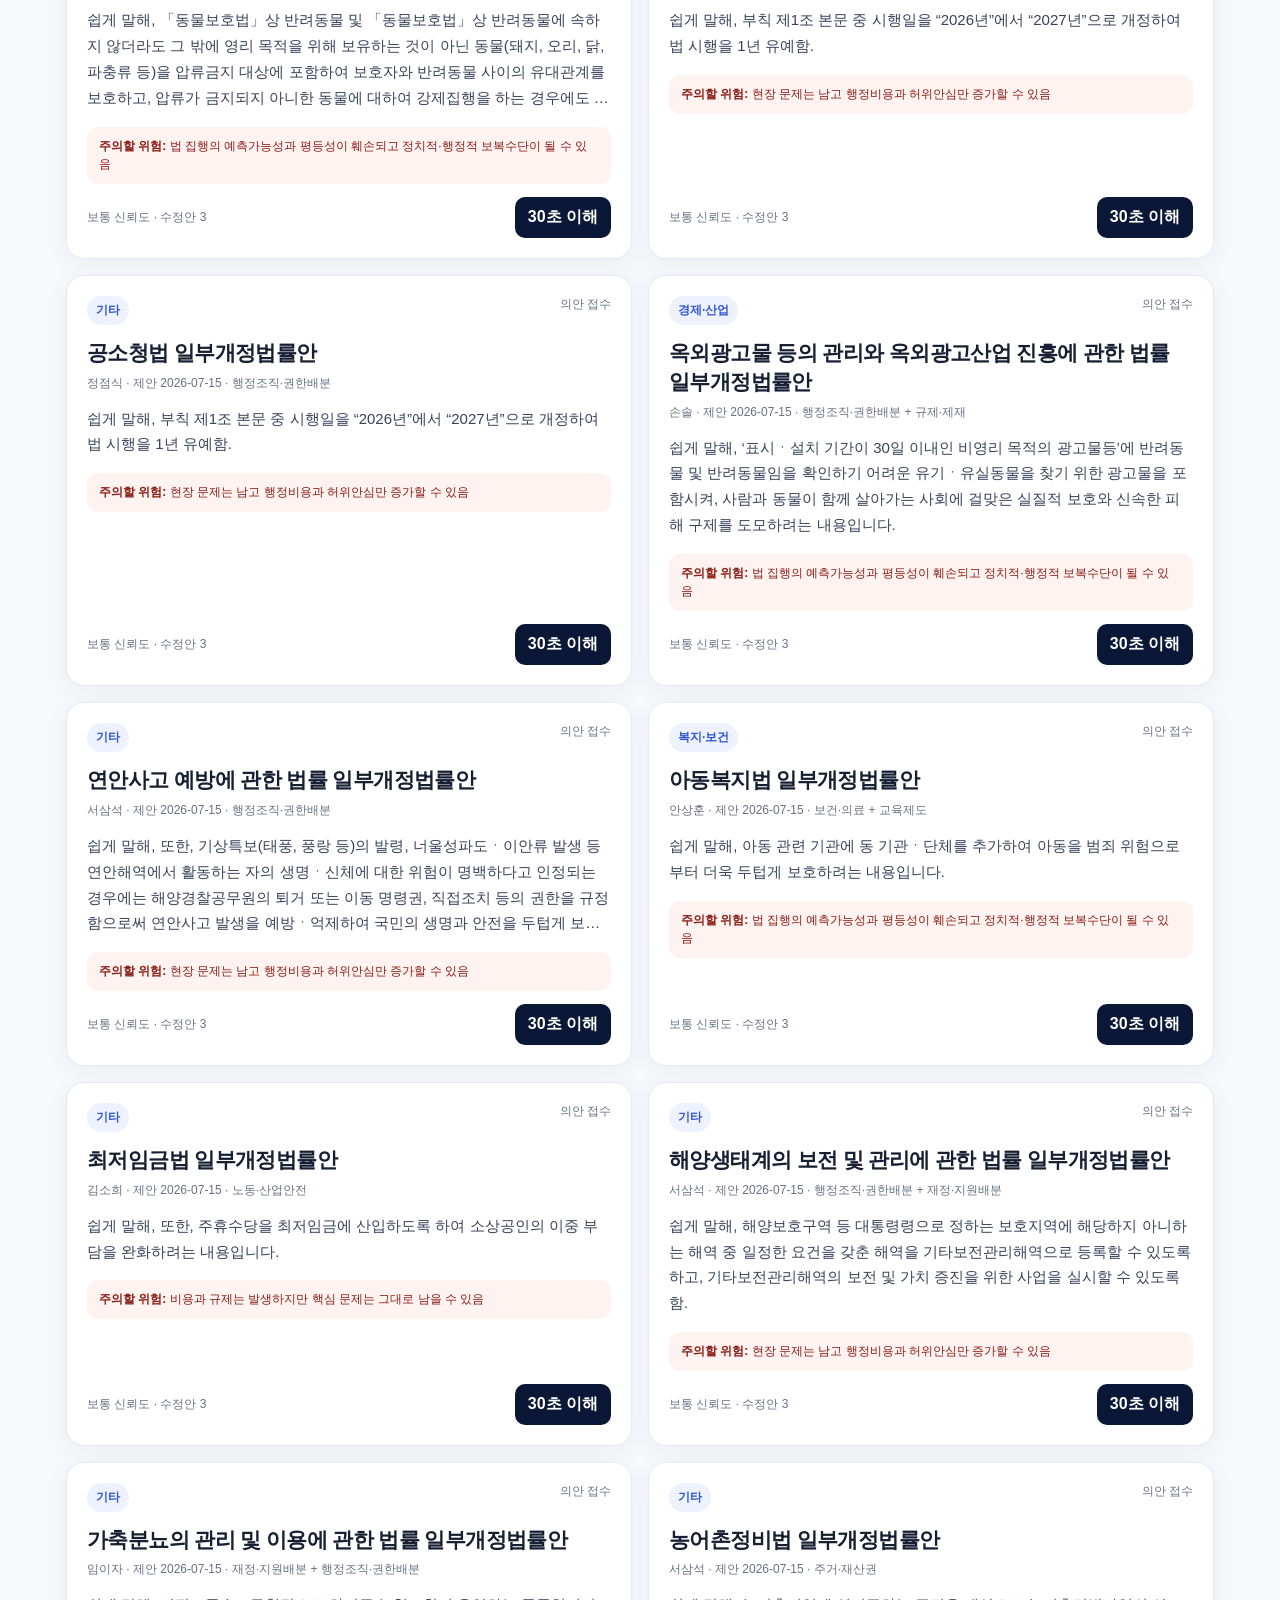
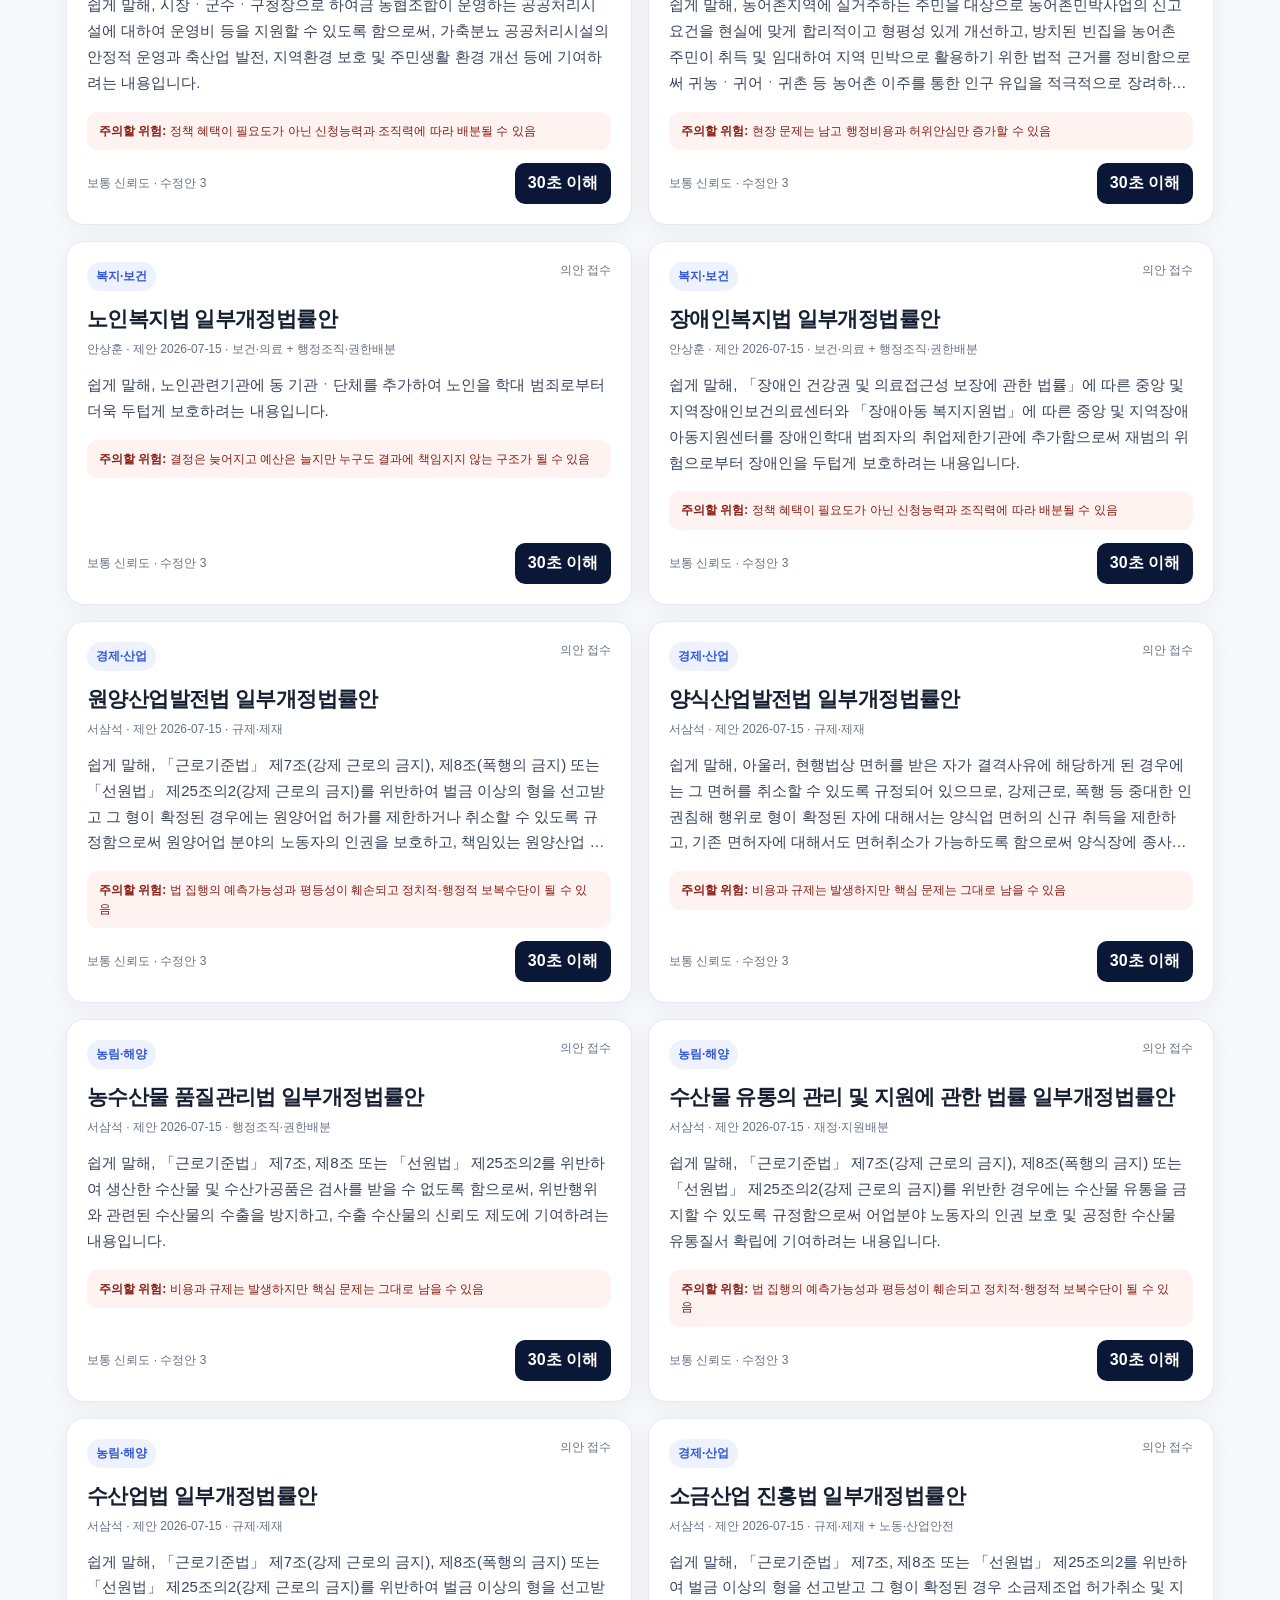
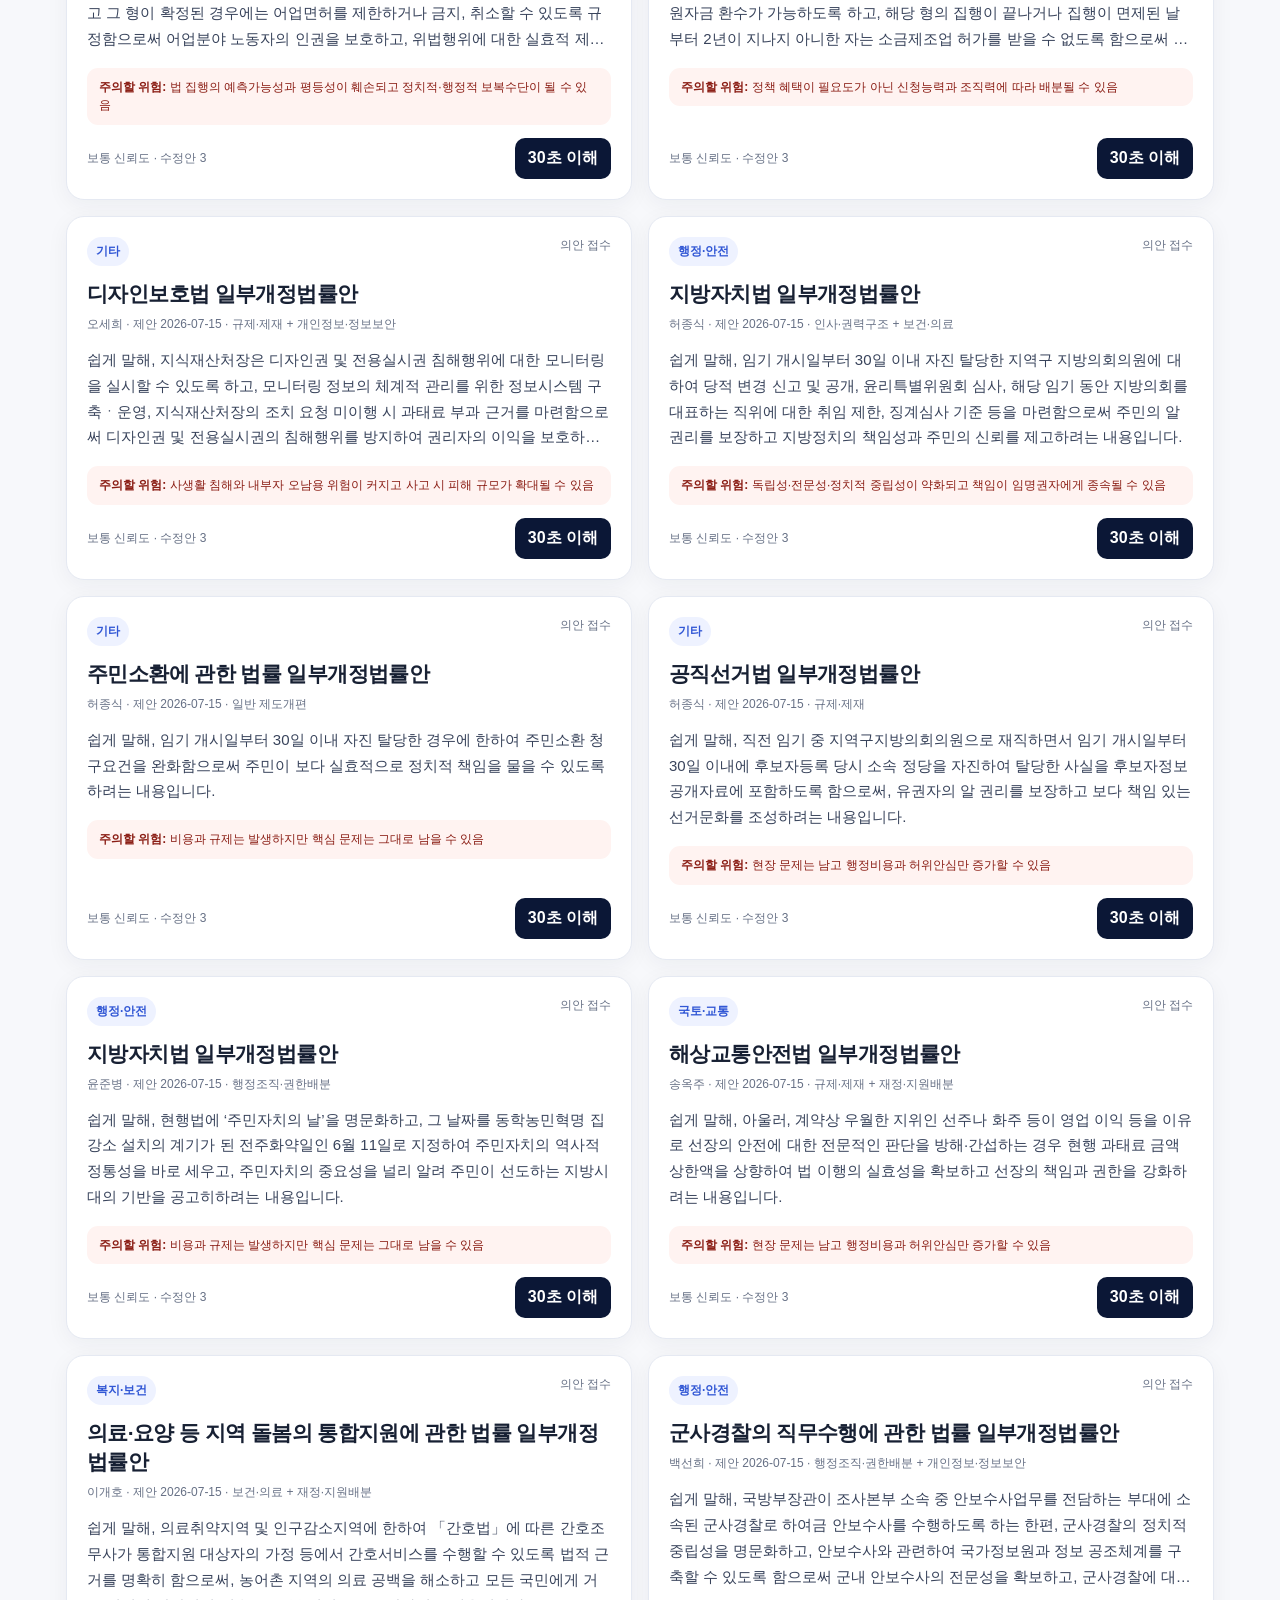
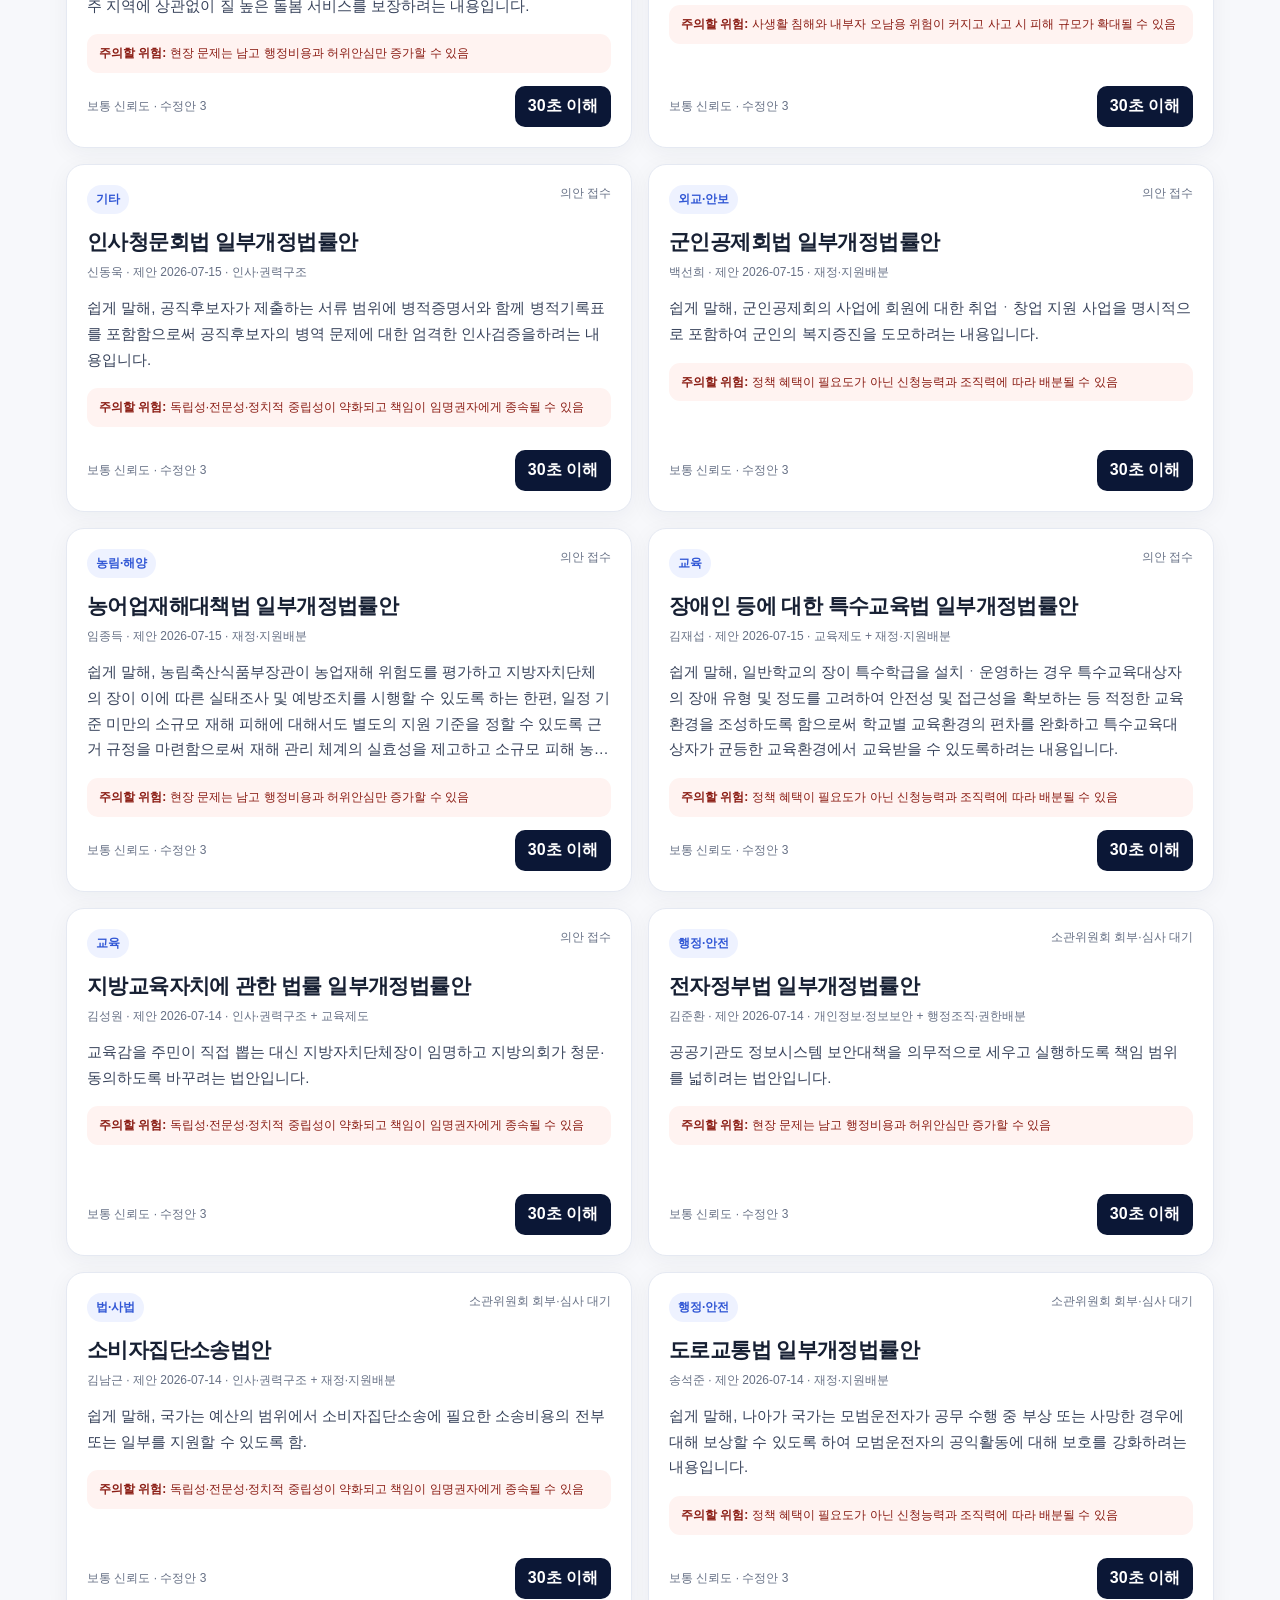
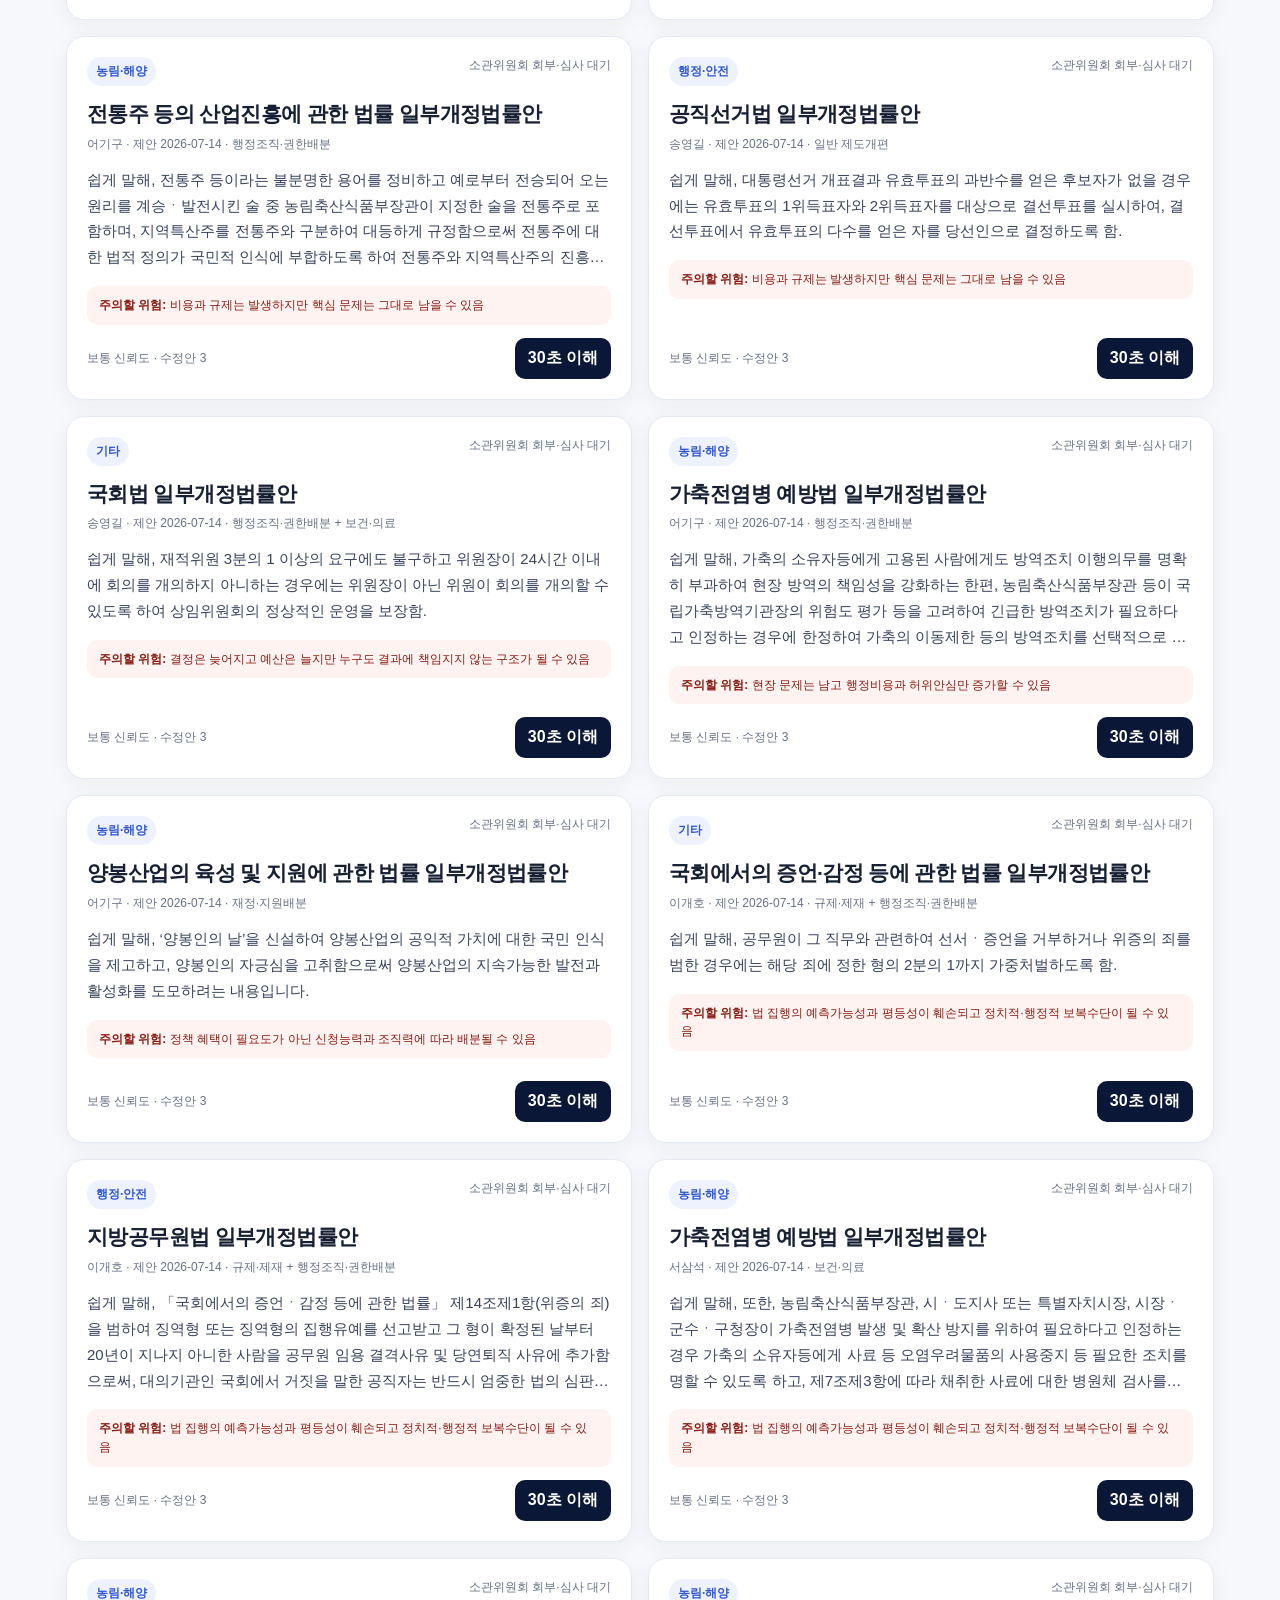
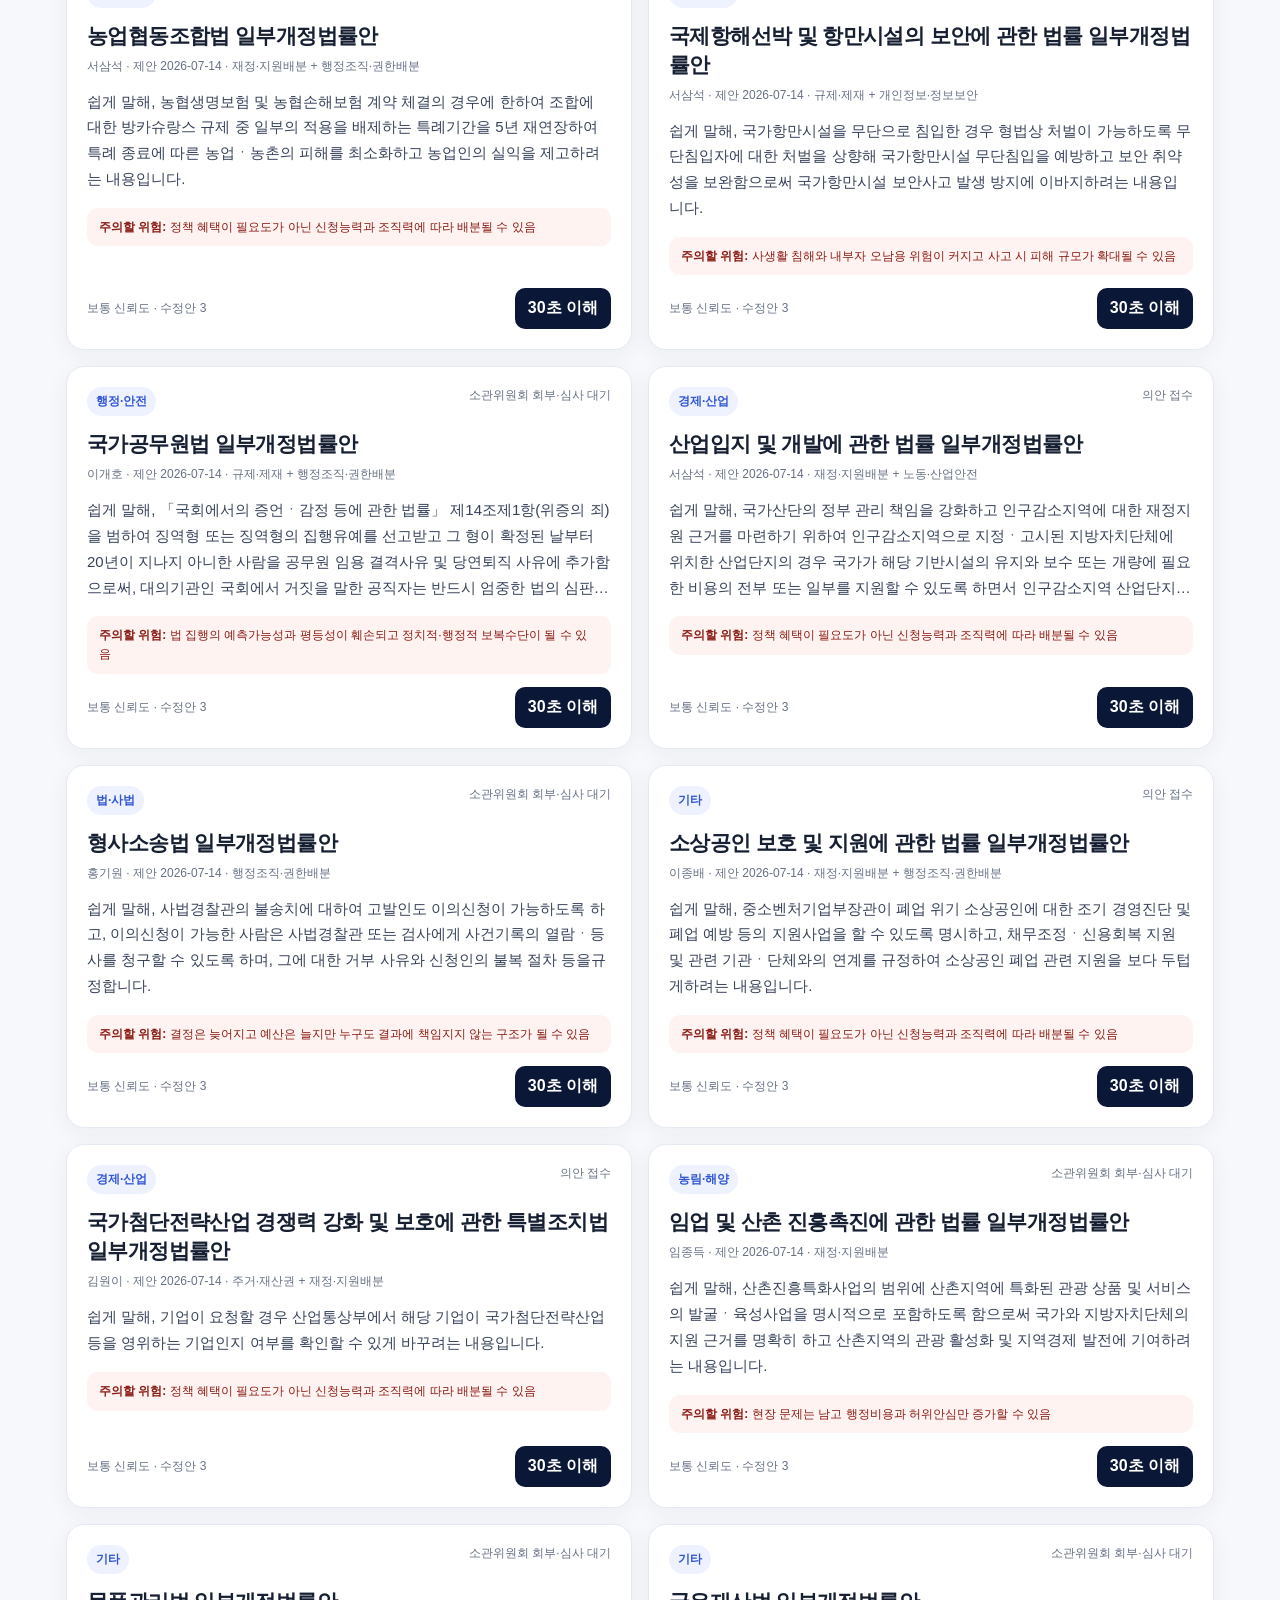
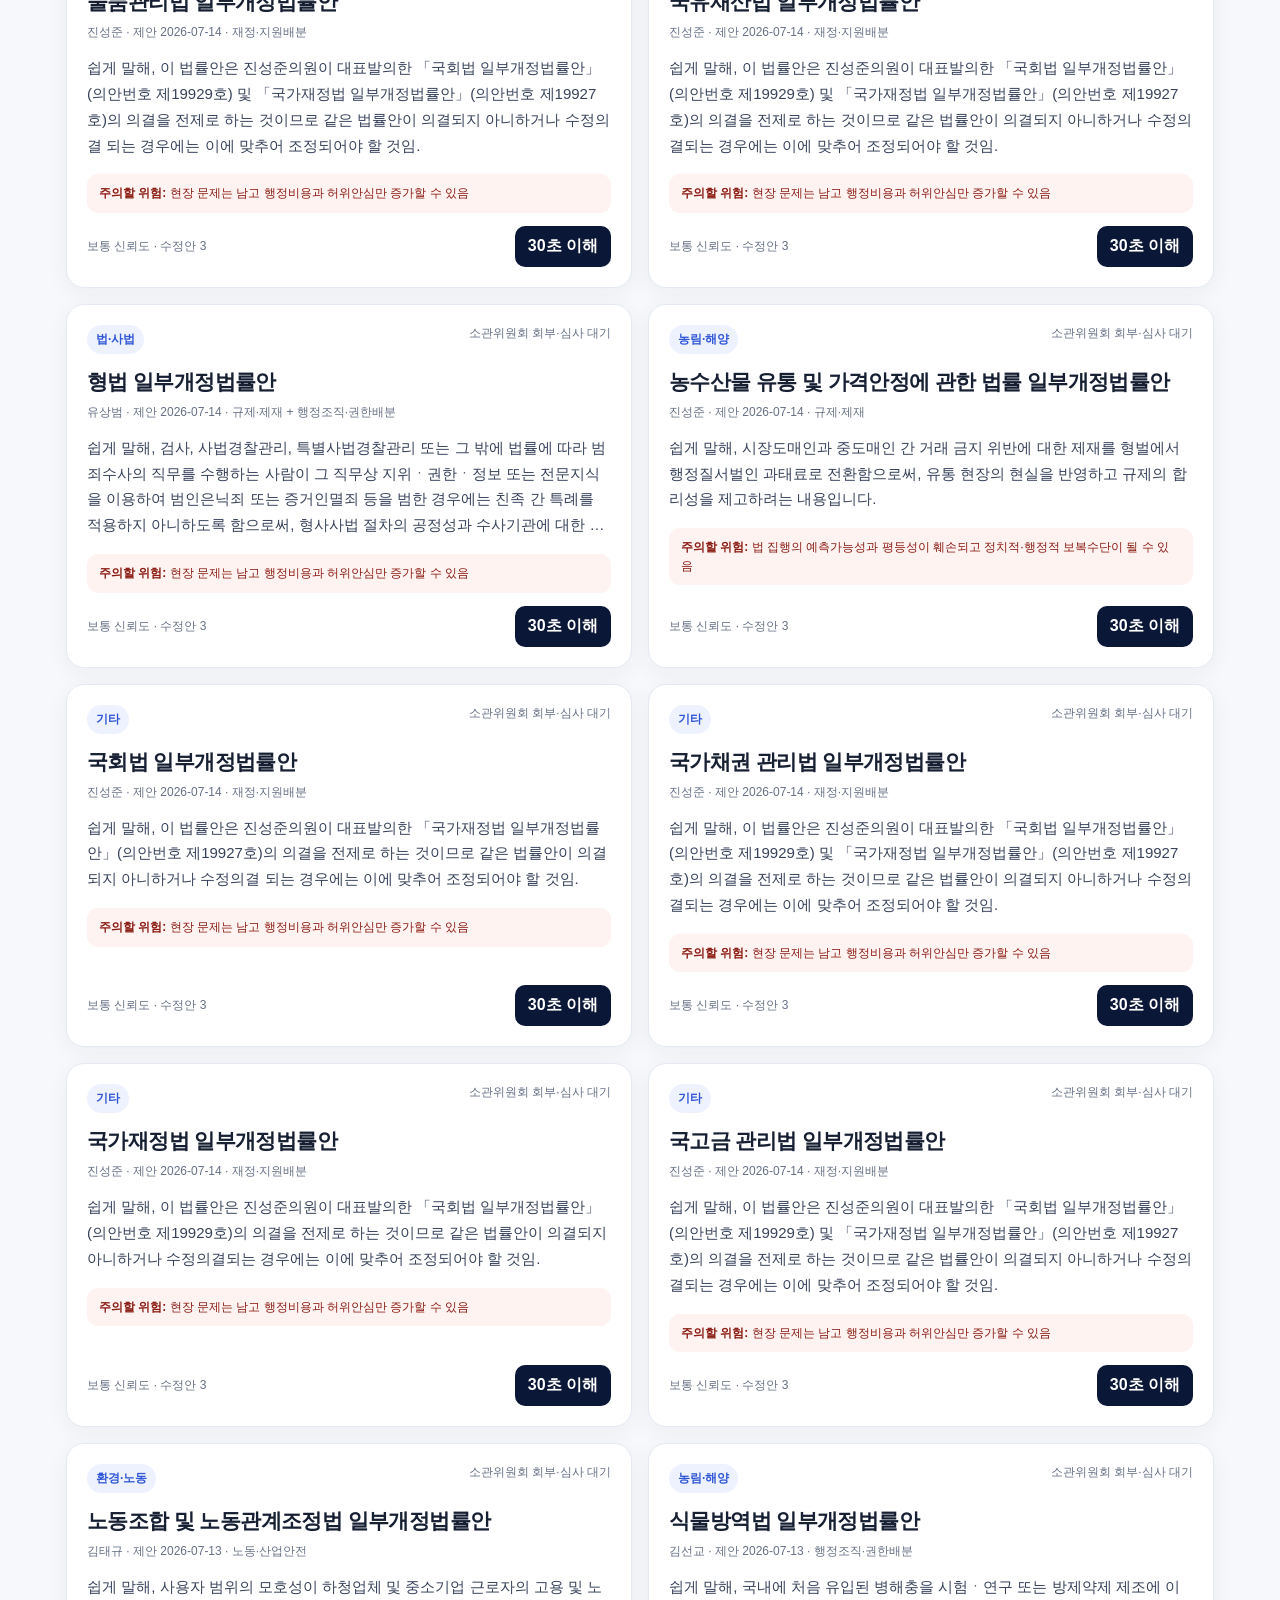
==== commit c6dc6d4e: "Add files via upload" ====
--- a/index.html
+++ b/index.html
@@ -281,6 +281,27 @@
     .provenance{background:#f8fafc;border:1px solid #e2e8f0;border-radius:10px;padding:10px;font-size:11px;color:#526078;line-height:1.55}
     @media(max-width:800px){.clause-compare{grid-template-columns:1fr}}
     @media print{header,.hero,.notice-wrap,#pilot-program,#policies,#architecture,#cooperation,.governance,#method,footer,.participate,.modal-tools,.close{display:none!important}dialog{position:static!important;display:block!important;width:100%!important;max-width:none!important;border:0!important}.modal{max-height:none!important;overflow:visible!important}}
+
+    /* v1.0 민주주의 순환 워크스페이스 */
+    .workspace-shell{padding:22px 0 64px;background:#f7f8fb}
+    .workspace-tabs{position:sticky;top:58px;z-index:80;display:flex;gap:7px;overflow:auto;padding:10px;background:rgba(247,248,251,.96);backdrop-filter:blur(12px);border:1px solid var(--line);border-radius:14px;margin-bottom:18px}
+    .workspace-tab{white-space:nowrap;border:0;background:#fff;color:#33415f;border-radius:10px;padding:10px 13px;font-weight:900;cursor:pointer}
+    .workspace-tab.active{background:#0f1f3d;color:#fff}
+    .workspace-view{display:none}.workspace-view.active{display:block}
+    .view-head{display:flex;justify-content:space-between;gap:20px;align-items:end;margin:24px 0}.view-head h2{font-size:30px;margin:0 0 8px}.view-head p{color:var(--muted);line-height:1.7;margin:0;max-width:760px}
+    .dashboard-grid{display:grid;grid-template-columns:repeat(3,1fr);gap:12px}.dashboard-card{background:#fff;border:1px solid var(--line);border-radius:15px;padding:16px}.dashboard-card h3{margin:0 0 7px;font-size:16px}.dashboard-card p{font-size:12px;color:var(--muted);line-height:1.6}.dashboard-card button{border:0;background:#0f1f3d;color:#fff;border-radius:9px;padding:8px 10px;font-weight:800;cursor:pointer}
+    .argument-map{display:grid;grid-template-columns:repeat(3,1fr);gap:9px}.argument-step{border:1px solid #dbe3ff;background:#f8f9ff;border-radius:12px;padding:12px}.argument-step b{display:block;color:#3157d5;margin-bottom:6px}
+    .argument-evidence{background:#fff8e8;border:1px solid #f1d99a;border-radius:12px;padding:12px;margin:9px 0;font-size:12px;line-height:1.6}
+    .hostile-banner{background:#2a1010;color:#fff;border-radius:15px;padding:16px;margin:10px 0}.hostile-banner p{color:#f3d6d2;line-height:1.65;margin:6px 0 0}.corruption-grid{display:grid;grid-template-columns:repeat(3,1fr);gap:8px;margin-top:10px}.corruption-check{background:#fff7f5;border:1px solid #efb7ae;border-radius:11px;padding:11px;font-size:12px;line-height:1.55}.corruption-check b{display:block;color:#8a1c13}
+    .civic-form{background:#fff;border:1px solid var(--line);border-radius:16px;padding:18px}.form-grid{display:grid;grid-template-columns:1fr 1fr;gap:12px}.form-grid .full{grid-column:1/-1}.civic-form label{display:block;font-size:12px;font-weight:900;margin:4px 0}.civic-form input,.civic-form select,.civic-form textarea{width:100%;border:1px solid #cbd5e1;border-radius:9px;padding:10px;font:inherit}.civic-form textarea{min-height:115px}.form-actions{display:flex;gap:8px;flex-wrap:wrap;margin-top:12px}.form-actions button{border:0;border-radius:9px;padding:10px 12px;font-weight:900;cursor:pointer}.form-actions .primary{background:#0f1f3d;color:#fff}.form-actions .light{background:#eef2ff;color:#253d82}
+    .queue-list,.version-list,.implementation-list{display:grid;gap:10px}.queue-item,.version-item,.implementation-item{background:#fff;border:1px solid var(--line);border-radius:13px;padding:13px;font-size:12px;line-height:1.6}.queue-item .pill,.version-item .pill,.implementation-item .pill{display:inline-block;border-radius:999px;background:#eef2ff;color:#3157d5;padding:4px 7px;font-size:10px;font-weight:900}
+    .progress-bar{height:9px;background:#e9edf5;border-radius:999px;overflow:hidden;margin:8px 0}.progress-bar span{display:block;height:100%;background:#3157d5}
+    .policy-map{display:grid;grid-template-columns:repeat(4,1fr);gap:12px}.map-level{background:#fff;border:1px solid var(--line);border-radius:15px;padding:16px}.map-level h3{margin:0 0 8px}.source-row-card{border-top:1px solid var(--line);padding:10px 0;font-size:12px;line-height:1.55}.source-status{display:inline-block;border-radius:999px;padding:3px 6px;font-size:9px;font-weight:900;background:#eef2ff;color:#3157d5}
+    .cycle-strip{display:grid;grid-template-columns:repeat(8,1fr);gap:5px;margin:14px 0}.cycle-node{background:#fff;border:1px solid var(--line);border-radius:9px;padding:9px 5px;text-align:center;font-size:10px;font-weight:900}.cycle-node.active{background:#0f1f3d;color:#fff}
+    @media(max-width:900px){.dashboard-grid,.argument-map,.corruption-grid,.policy-map{grid-template-columns:1fr 1fr}.cycle-strip{grid-template-columns:repeat(4,1fr)}}
+    @media(max-width:620px){.dashboard-grid,.argument-map,.corruption-grid,.policy-map,.form-grid{grid-template-columns:1fr}.form-grid .full{grid-column:auto}.workspace-tabs{top:50px}.cycle-strip{grid-template-columns:repeat(2,1fr)}}
+
+    .inline-civic{border:0;background:#eef2ff;color:#25408f;border-radius:7px;padding:5px 7px;font-size:10px;font-weight:900;cursor:pointer;margin-top:8px}
 </style>
 </head>
 <body><a class="skip-link" href="#policies">정책 목록으로 바로가기</a>
@@ -322,6 +343,21 @@
 
   <div class="container notice-wrap"><div id="notice" class="notice"></div><div id="health-panel"></div></div>
 
+  <section class="workspace-shell" aria-label="Democracy 3.0 정책 워크스페이스">
+    <div class="container">
+      <div class="cycle-strip" aria-label="정책 민주주의 순환">
+        <div class="cycle-node active">공개</div><div class="cycle-node">30초 이해</div><div class="cycle-node">주장 분리</div><div class="cycle-node">레드팀</div><div class="cycle-node">포크</div><div class="cycle-node">결정·버전</div><div class="cycle-node">시행</div><div class="cycle-node">성과·재검토</div>
+      </div>
+      <div class="workspace-tabs" role="tablist" aria-label="정책 메뉴">
+        <button class="workspace-tab active" data-view="discover" role="tab">정책 탐색</button>
+        <button class="workspace-tab" data-view="redteam" role="tab">적대적 검증</button>
+        <button class="workspace-tab" data-view="forks" role="tab">정책 포크</button>
+        <button class="workspace-tab" data-view="participation" role="tab">시민 참여</button>
+        <button class="workspace-tab" data-view="versions" role="tab">버전·로그</button>
+        <button class="workspace-tab" data-view="implementation" role="tab">시행·책임추적</button>
+        <button class="workspace-tab" data-view="map" role="tab">전국 정책지도</button>
+      </div>
+      <div id="view-discover" class="workspace-view active" role="tabpanel">
   <section id="pilot-program" class="pilot-program">
     <div class="container">
       <div class="pilot-head">
@@ -340,7 +376,7 @@
     <section id="stats" class="stats"></section>
     <div id="coverage" class="coverage"></div>
     <div class="section-head">
-      <div><h2>최근 법안, 1분 검토</h2><p>먼저 쉽게 이해하고, 찬성·반대·위험을 비교한 뒤 바꿀 수 있는 수정안을 살펴봅니다.</p></div>
+      <div><h2>최근 정책, 30초 이해</h2><p>먼저 쉽게 이해하고, 찬성·반대·위험을 비교한 뒤 바꿀 수 있는 수정안을 살펴봅니다.</p></div>
     </div>
     <div class="controls">
       <input id="search" placeholder="법안명이나 관심 주제를 검색하세요">
@@ -357,7 +393,48 @@
     <div id="chips" class="chips"></div>
     <section id="grid" class="grid"></section>
   </main>
-
+      </div>
+      <div id="view-redteam" class="workspace-view" role="tabpanel">
+        <div class="view-head"><div><h2>적대적 정책검증</h2><p>정책을 지지하는 설명이 아니라, 권한남용·부정부패·기관포획·예산누수·우회경로를 찾아 가장 강하게 무너뜨립니다.</p></div></div>
+        <div id="redteam-dashboard" class="dashboard-grid"></div>
+      </div>
+      <div id="view-forks" class="workspace-view" role="tabpanel">
+        <div class="view-head"><div><h2>정책 포크</h2><p>원안 찬반에 머물지 않고 권한·대상·비용·절차·통제장치를 다르게 설계한 경쟁 정책과 시민 제안을 비교합니다.</p></div></div>
+        <div id="fork-dashboard" class="dashboard-grid"></div>
+      </div>
+      <div id="view-participation" class="workspace-view" role="tabpanel">
+        <div class="view-head"><div><h2>시민 주석·정정·근거·포크</h2><p>제안은 삭제되지 않고 접수·검토·근거확인·반영·기각 상태와 결정 이유가 로그로 남습니다.</p></div></div>
+        <div class="civic-form">
+          <div class="form-grid">
+            <div><label for="civic-policy">정책</label><select id="civic-policy"></select></div>
+            <div><label for="civic-type">제안 유형</label><select id="civic-type"><option value="annotation">주석</option><option value="correction">정정 요청</option><option value="evidence">근거 제출</option><option value="red_team">새 위험·부패경로</option><option value="fork">정책 포크</option></select></div>
+            <div class="full"><label for="civic-title">제목</label><input id="civic-title" placeholder="무엇을 고치거나 제안합니까?"></div>
+            <div class="full"><label for="civic-content">내용</label><textarea id="civic-content" placeholder="문제, 근거, 제안, 예상효과와 새 위험을 적어주세요."></textarea></div>
+            <div><label for="civic-source">확인 가능한 출처 URL</label><input id="civic-source" type="url" placeholder="https://"></div>
+            <div><label for="civic-clause">대상 조문·문단</label><input id="civic-clause" placeholder="예: 안 제21조 / 30초 요약 2항"></div>
+          </div>
+          <div class="form-actions"><button class="primary" onclick="submitCivicProposal()">공개 접수하기</button><button class="light" onclick="saveCivicDraft()">브라우저 임시저장</button><button class="light" onclick="downloadCivicJson()">제안 JSON 내려받기</button></div>
+          <p id="civic-status" class="deep-note"></p>
+        </div>
+        <div class="view-head"><div><h2 style="font-size:22px">공개 처리 대기열</h2><p>현재 공개 저장소에 접수된 시민 제안과 처리상태입니다.</p></div></div>
+        <div id="civic-queue" class="queue-list"></div>
+      </div>
+      <div id="view-versions" class="workspace-view" role="tabpanel">
+        <div class="view-head"><div><h2>정책 버전과 변경 로그</h2><p>정책 상태·문장·근거·시민제안·운영자 판단이 언제 무엇 때문에 바뀌었는지 삭제하지 않고 누적합니다.</p></div></div>
+        <div id="version-dashboard" class="version-list"></div>
+      </div>
+      <div id="view-implementation" class="workspace-view" role="tabpanel">
+        <div class="view-head"><div><h2>통과 후 시행·예산·성과 책임추적</h2><p>통과 여부, 공포·시행일, 담당기관, 실행률, 예산집행, 성과, 피해와 부작용을 정책 원안의 약속과 비교합니다.</p></div></div>
+        <div id="implementation-dashboard" class="implementation-list"></div>
+      </div>
+      <div id="view-map" class="workspace-view" role="tabpanel">
+        <div class="view-head"><div><h2>국가에서 읍·면·동·리까지</h2><p>모든 정책을 같은 ID·검증·포크·버전·시행추적 규칙으로 연결하는 공공 정책 인프라 지도입니다.</p></div></div>
+        <div id="policy-map" class="policy-map"></div>
+        <div class="view-head"><div><h2 style="font-size:22px">공식 데이터 연결상태</h2></div></div>
+        <div id="source-registry" class="dashboard-grid"></div>
+      </div>
+    </div>
+  </section>
 
   <section id="architecture" class="architecture">
     <div class="container">
@@ -439,11 +516,11 @@
     </div>
   </section>
 
-  <footer><div class="container">Democracy 3.0 정책포크 v0.13 · 공개 시범판 · 창안 및 원안 설계: 박찬성</div></footer>
+  <footer><div class="container">Democracy 3.0 정책포크 v1.0 · 공개 시범판 · 창안 및 원안 설계: 박찬성</div></footer>
   <dialog id="dialog" aria-label="정책 심층보고서"><div id="modal" class="modal"></div></dialog>
 
 <script>
-let allBills=[], pilotCases=[], activeCategory='전체', healthVerified=false;
+let allBills=[], pilotCases=[], activeCategory='전체', healthVerified=false, lifecycleData={policies:{},summary:{}}, civicData={entries:[]}, sourceRegistry={levels:[],sources:[]}, participationConfig={};
 const reportCache=new Map();
 const grid=document.getElementById('grid'), search=document.getElementById('search'),
 statusFilter=document.getElementById('status'), sort=document.getElementById('sort'),
@@ -485,22 +562,23 @@
   return response.json();
 }
 
-loadIndexData().then(data=>{
-  allBills=data.bills||[];
-  pilotCases=(data.pilot_program||{}).cases||[];
-  document.getElementById('notice').textContent=data.notice||'';
-  renderDerivedHealth(data);
-  renderPilotProgram(data.pilot_program||{});
-  renderStats(data.stats||{});
-  renderCoverage(data.coverage||{},data.source||{});
-  renderChips();
-  render();
-  const match=location.hash.match(/^#bill=(.+)$/);
-  if(match)setTimeout(()=>openBill(decodeURIComponent(match[1])),0);
-}).catch(err=>{
-  document.getElementById('notice').textContent=err.message;
-  grid.innerHTML='<div class="empty">정책 데이터를 표시할 수 없습니다.</div>';
-});
+async function loadOptionalJson(path,fallback){
+  try{const response=await fetch(path,{cache:'no-store'});return response.ok?await response.json():fallback}catch(error){return fallback}
+}
+async function boot(){
+  try{
+    const [data,lifecycle,civic,registry,config]=await Promise.all([
+      loadIndexData(),loadOptionalJson('policy-lifecycle.json',{policies:{},summary:{}}),
+      loadOptionalJson('civic-log.json',{entries:[]}),loadOptionalJson('source_registry.json',{levels:[],sources:[]}),
+      loadOptionalJson('participation-config.json',{})
+    ]);
+    allBills=data.bills||[];pilotCases=(data.pilot_program||{}).cases||[];
+    lifecycleData=lifecycle;civicData=civic;sourceRegistry=registry;participationConfig=config;
+    document.getElementById('notice').textContent=data.notice||'';renderDerivedHealth(data);renderPilotProgram(data.pilot_program||{});renderStats(data.stats||{});renderCoverage(data.coverage||{},data.source||{});renderChips();render();renderWorkspaceViews();
+    const match=location.hash.match(/^#bill=(.+)$/);if(match)setTimeout(()=>openBill(decodeURIComponent(match[1])),0);
+  }catch(err){document.getElementById('notice').textContent=err.message;grid.innerHTML='<div class="empty">정책 데이터를 표시할 수 없습니다.</div>'}
+}
+boot();
 
 function renderDerivedHealth(data){
   if(healthVerified)return;
@@ -521,6 +599,50 @@
   const total=coverage.official_total_count||source.official_total_count||0;
   el.innerHTML=`<b>현재 심층 검토 창: 최신 ${esc(active)}건</b><span>국회 공식 목록 ${esc(total||'확인 중')}건을 향해 확장 가능한 계층형 구조 · ${esc(coverage.meaning||'목록은 가볍게, 상세보고서는 선택할 때 불러옵니다.')}</span>`;
 }
+
+
+document.querySelectorAll('.workspace-tab').forEach(button=>button.addEventListener('click',()=>setWorkspaceView(button.dataset.view)));
+function setWorkspaceView(name){
+  document.querySelectorAll('.workspace-tab').forEach(x=>x.classList.toggle('active',x.dataset.view===name));
+  document.querySelectorAll('.workspace-view').forEach(x=>x.classList.toggle('active',x.id===`view-${name}`));
+  history.replaceState(null,'',`#view=${name}`);window.scrollTo({top:document.querySelector('.workspace-shell').offsetTop-55,behavior:'smooth'});
+}
+function renderWorkspaceViews(){renderRedTeamDashboard();renderForkDashboard();renderCivicForm();renderCivicQueue();renderVersionDashboard();renderImplementationDashboard();renderPolicyMap();const m=location.hash.match(/^#view=(.+)$/);if(m)setWorkspaceView(m[1]);}
+function renderRedTeamDashboard(){
+  const rows=[...allBills].sort((a,b)=>(b.red_team_count||0)-(a.red_team_count||0)).slice(0,18);
+  document.getElementById('redteam-dashboard').innerHTML=rows.map(b=>`<article class="dashboard-card"><span class="tag">공격 ${esc(b.red_team_count||0)} · 주장 ${esc(b.claim_count||0)}</span><h3>${esc(b.title)}</h3><p><b>최대 위험:</b> ${esc(b.largest_risk||'추가 검토 필요')}</p><p>${esc(((b.profiles||[]).map(x=>x.label).join(' · '))||'위험프로필 확인 필요')}</p><button onclick="openBill('${esc(b.id)}')">적대검증 열기</button></article>`).join('')||'<div class="empty">적대검증 자료가 없습니다.</div>';
+}
+function renderForkDashboard(){
+  const rows=allBills.filter(b=>(b.fork_preview||[]).length).slice(0,18);
+  document.getElementById('fork-dashboard').innerHTML=rows.map(b=>`<article class="dashboard-card"><span class="tag">포크 ${(b.fork_preview||[]).length}</span><h3>${esc(b.title)}</h3>${(b.fork_preview||[]).map(f=>`<p><b>${esc(f.label)} · ${esc(f.title)}</b><br>${esc(f.change)}<br><small>새 위험: ${esc(f.risk||'검토 필요')}</small></p>`).join('')}<button onclick="openBill('${esc(b.id)}')">포크 비교</button></article>`).join('')||'<div class="empty">정책 포크가 없습니다.</div>';
+}
+function renderCivicForm(){
+  const select=document.getElementById('civic-policy');if(!select)return;
+  select.innerHTML=allBills.map(b=>`<option value="${esc(b.id)}">${esc(b.title)}</option>`).join('');
+  try{const draft=JSON.parse(localStorage.getItem('democracy3-civic-draft')||'null');if(draft){select.value=draft.policy_id||select.value;document.getElementById('civic-type').value=draft.type||'annotation';document.getElementById('civic-title').value=draft.title||'';document.getElementById('civic-content').value=draft.content||'';document.getElementById('civic-source').value=draft.source_url||'';document.getElementById('civic-clause').value=draft.target||''}}catch(e){}
+}
+function prefillCivic(policyId,type,target,title){
+  if(dialog.open)dialog.close();setWorkspaceView('participation');
+  const policy=document.getElementById('civic-policy');if(policy)policy.value=policyId;
+  document.getElementById('civic-type').value=type;
+  document.getElementById('civic-clause').value=target||'';
+  document.getElementById('civic-title').value=title||'';
+  document.getElementById('civic-content').focus();
+}
+function civicPayload(){const id=document.getElementById('civic-policy').value,b=allBills.find(x=>x.id===id)||{};return {schema_version:'1.0',submission_id:`LOCAL-${Date.now()}`,policy_id:id,policy_title:b.title||'',type:document.getElementById('civic-type').value,title:document.getElementById('civic-title').value.trim(),content:document.getElementById('civic-content').value.trim(),source_url:document.getElementById('civic-source').value.trim(),target:document.getElementById('civic-clause').value.trim(),created_at:new Date().toISOString(),status:'접수 대기'}}
+function saveCivicDraft(){localStorage.setItem('democracy3-civic-draft',JSON.stringify(civicPayload()));document.getElementById('civic-status').textContent='이 브라우저에 임시저장했습니다.'}
+function downloadCivicJson(){const payload=civicPayload();const blob=new Blob([JSON.stringify(payload,null,2)],{type:'application/json'});const a=document.createElement('a');a.href=URL.createObjectURL(blob);a.download=`democracy3-${payload.type}-${payload.policy_id}.json`;a.click();URL.revokeObjectURL(a.href)}
+async function submitCivicProposal(){
+  const payload=civicPayload(),status=document.getElementById('civic-status');if(!payload.title||!payload.content){status.textContent='제목과 내용을 입력해야 합니다.';return}
+  if(participationConfig.api_endpoint){try{const r=await fetch(participationConfig.api_endpoint,{method:'POST',headers:{'content-type':'application/json'},body:JSON.stringify(payload)});if(!r.ok)throw new Error('접수 서버 오류');status.textContent='공개 접수되었습니다. 처리상태가 로그에 표시됩니다.';return}catch(e){status.textContent='접수 서버 연결에 실패해 공개 저장소 접수로 전환합니다.'}}
+  const prefix={annotation:'[주석]',correction:'[정정]',evidence:'[근거]',red_team:'[레드팀]',fork:'[포크]'}[payload.type]||'[시민제안]';
+  const body=`정책 ID: ${payload.policy_id}\n정책명: ${payload.policy_title}\n대상: ${payload.target}\n출처: ${payload.source_url}\n\n${payload.content}`;
+  const url=`https://github.com/${participationConfig.repository||'edenabworld-architecture/democracy3-policy-fork'}/issues/new?title=${encodeURIComponent(prefix+' '+payload.title)}&body=${encodeURIComponent(body)}`;window.open(url,'_blank','noopener');status.textContent='현재 공개 베타는 GitHub 공개접수 창을 사용합니다. 익명 접수 API는 별도 배포가 필요합니다.';
+}
+function renderCivicQueue(){const rows=(civicData.entries||[]).slice().sort((a,b)=>String(b.updated_at).localeCompare(String(a.updated_at))).slice(0,50);document.getElementById('civic-queue').innerHTML=rows.map(x=>`<div class="queue-item"><span class="pill">${esc(x.type)} · ${esc(x.status)}</span> <b>${esc(x.title)}</b><br>${esc(x.policy_title||x.policy_id||'정책 연결 전')} · ${esc(x.author||'익명')} · ${esc(x.updated_at||'')} ${x.public_url?`<a class="source-link" href="${esc(x.public_url)}" target="_blank" rel="noopener">공개 로그</a>`:''}</div>`).join('')||'<div class="empty">아직 공개 처리 대기열이 없습니다.</div>'}
+function renderVersionDashboard(){const policies=Object.values(lifecycleData.policies||{});const rows=policies.flatMap(p=>(p.versions||[]).slice(-2).map(v=>({...v,policy_id:p.policy_id,title:p.title}))).sort((a,b)=>String(b.at).localeCompare(String(a.at))).slice(0,80);document.getElementById('version-dashboard').innerHTML=rows.map(v=>`<div class="version-item"><span class="pill">${esc(v.version_id)}</span> <b>${esc(v.title)}</b><br>${esc(v.at)} · 변경: ${esc((v.changed_fields||[]).join(', ')||'최초 기록')}<br><small>${esc((v.snapshot||{}).stage||'')}</small></div>`).join('')||'<div class="empty">첫 자동실행 후 정책 버전 로그가 생성됩니다.</div>'}
+function renderImplementationDashboard(){const rows=Object.values(lifecycleData.policies||{}).sort((a,b)=>(b.progress_percent||0)-(a.progress_percent||0)).slice(0,50);document.getElementById('implementation-dashboard').innerHTML=rows.map(p=>`<div class="implementation-item"><span class="pill">${esc(p.current_stage)} · ${esc(p.progress_percent)}%</span> <b>${esc(p.title)}</b><div class="progress-bar"><span style="width:${Math.max(0,Math.min(100,p.progress_percent||0))}%"></span></div><span>담당: ${esc(p.responsible_body||'확인 필요')} · 예산집행 ${p.budget&&p.budget.execution_rate!=null?esc(p.budget.execution_rate)+'%':'자료 미연결'} · 문제 ${(p.outcomes&&p.outcomes.issues||[]).length}건</span>${p.official_url?` <a class="source-link" href="${esc(p.official_url)}" target="_blank" rel="noopener">공식 진행</a>`:''}</div>`).join('')||'<div class="empty">첫 자동실행 후 시행·책임추적 자료가 생성됩니다.</div>'}
+function renderPolicyMap(){document.getElementById('policy-map').innerHTML=(sourceRegistry.levels||[]).map(level=>`<div class="map-level"><span class="tag">${esc(level.label)}</span><h3>${esc(level.label)} 정책</h3>${(level.examples||[]).map(x=>`<p>· ${esc(x)}</p>`).join('')}</div>`).join('');document.getElementById('source-registry').innerHTML=(sourceRegistry.sources||[]).map(s=>`<div class="dashboard-card"><span class="source-status">${esc(s.status)}</span><h3>${esc(s.name)}</h3><p>${esc(s.scope)} · ${esc((s.policy_types||[]).join(', '))}</p><p>${esc(s.note)}</p>${s.official_url?`<a class="source-link" href="${esc(s.official_url)}" target="_blank" rel="noopener">공식 출처</a>`:''}</div>`).join('')}
 
 function maturityGrid(m){
   m=m||{};
@@ -657,7 +779,7 @@
       <div class="risk-line"><b>주의할 위험:</b> ${esc(b.largest_risk||'추가 검토가 필요합니다.')}</div>
       <div class="card-bottom">
         <span class="review">${esc(b.analysis_confidence||'확인 필요')} 신뢰도 · 수정안 ${Number.isFinite(b.fork_count)?b.fork_count:(b.fork_candidates||[]).length}</span>
-        <button class="detail-btn" onclick="openBill('${esc(b.id)}')">1분 검토</button>
+        <button class="detail-btn" onclick="openBill('${esc(b.id)}')">30초 이해</button>
       </div>
     </article>`).join('')||'<div class="empty">조건에 맞는 법안이 없습니다.</div>';
 }
@@ -673,7 +795,7 @@
   return top.length?`<div class="failure-grid">${top.map(x=>`<div class="failure"><b>${esc(x.condition)}</b><p><b>실패 모습:</b> ${esc(x.failure)}</p><p><b>미리 보이는 신호:</b> ${esc(x.warning)}</p><p><b>대응:</b> ${esc(x.response)}</p></div>`).join('')}</div>`:'<div class="pending">생성된 실패경로가 없습니다.</div>'
 }
 function levers(items){return (items||[]).length?`<div class="lever-grid">${items.map(x=>`<div class="lever"><b>${esc(x.dimension)}</b><p>${esc(x.question)}</p><p><small>${esc(x.options)}</small></p></div>`).join('')}</div>`:'<div class="pending">바꿀 수 있는 지점을 찾지 못했습니다.</div>'}
-function forkCompare(items){
+function forkCompare(items,billId){
   return (items||[]).length?`<div class="fork-compare">${items.slice(0,3).map(x=>`
     <div class="fork-option">
       <div class="fork-label">${esc(x.label||'')}</div>
@@ -684,6 +806,7 @@
       <p><b>기대</b><br>${esc(x.benefit||'')}</p>
       <p><b>새 위험</b><br>${esc(x.risk||'')}</p>
       <small><b>비용:</b> ${esc(x.cost||'확인 필요')}<br><b>조문 방향:</b> ${esc(x.clause_hint||'확인 필요')}<br><b>추가 근거:</b> ${esc(x.evidence_needed||'확인 필요')}</small>
+      <button class="inline-civic" onclick="prefillCivic('${esc(billId)}','fork','자동 포크 ${esc(x.label)}','포크 ${esc(x.label)} 수정·대안')">이 포크 수정</button>
     </div>`).join('')}</div>`:'<div class="pending">자동 수정안 아이디어가 없습니다.</div>'
 }
 function sourceBadges(items){
@@ -772,7 +895,7 @@
     <span class="profile-token ${i?'secondary':''}">${esc(x.role||'')} · ${esc(x.label)} · ${esc(x.confidence)}</span>
   `).join('')}</div>`
 }
-function claimLedger(items){
+function claimLedger(items,billId){
   return `<div class="claim-ledger">${(items||[]).map(x=>`
     <div class="claim-card">
       <div class="claim-head"><div><span class="claim-id">${esc(x.id)}</span> <span class="claim-type">${esc(x.claim_type)}</span></div><span class="source-badge missing">${esc(x.verification_status)}</span></div>
@@ -783,6 +906,7 @@
         <div><b>기각 조건</b><br>${esc(x.rejection_condition)}</div>
         <div><b>현재 판단</b><br>${esc(x.confidence)}</div>
       </div>
+      <button class="inline-civic" onclick="prefillCivic('${esc(billId)}','evidence','발의자 주장 ${esc(x.id)}','주장 ${esc(x.id)} 근거·반증')">이 주장에 근거·반증</button>
     </div>`).join('')}</div>`
 }
 function evidenceChains(items){
@@ -850,13 +974,15 @@
 
     ${sourceBadges(b.source_labels)}
     ${qualityWarning(b)}
-    <div class="modal-section" style="border-top:0;margin-top:5px"><h3>1분 이해</h3>
+    <div class="modal-section" style="border-top:0;margin-top:5px"><h3>30초 이해</h3>
       <div class="analysis-box">
         <div class="brief-grid">
-          <div class="brief"><b>무슨 문제인가</b><p>${esc((b.one_minute_brief||{}).problem||b.problem_definition||'확인 필요')}</p></div>
-          <div class="brief"><b>무엇을 바꾸나</b><p>${esc((b.one_minute_brief||{}).change||b.proposed_change||'확인 필요')}</p></div>
-          <div class="brief"><b>누가 영향을 받나</b><p>${esc((b.one_minute_brief||{}).who||'확인 필요')}</p></div>
-          <div class="brief"><b>가장 중요한 선택</b><p>${esc((b.one_minute_brief||{}).decision||'확인 필요')}</p></div>
+          <div class="brief"><b>문제</b><p>${esc((b.thirty_second_brief||b.one_minute_brief||{}).problem||b.problem_definition||'확인 필요')}</p><button class="inline-civic" onclick="prefillCivic('${esc(b.id)}','correction','30초 이해 · 문제','문제 설명 정정')">주석·정정</button></div>
+          <div class="brief"><b>변경</b><p>${esc((b.thirty_second_brief||b.one_minute_brief||{}).change||b.proposed_change||'확인 필요')}</p><button class="inline-civic" onclick="prefillCivic('${esc(b.id)}','correction','30초 이해 · 변경','변경내용 정정')">주석·정정</button></div>
+          <div class="brief"><b>영향대상</b><p>${esc((b.thirty_second_brief||b.one_minute_brief||{}).who||'확인 필요')}</p><button class="inline-civic" onclick="prefillCivic('${esc(b.id)}','annotation','30초 이해 · 영향대상','누락된 영향대상')">주석 달기</button></div>
+          <div class="brief"><b>발의자의 기대</b><p>${esc((b.thirty_second_brief||{}).proposer_claim||b.claimed_benefit||'확인 필요')}</p><button class="inline-civic" onclick="prefillCivic('${esc(b.id)}','evidence','30초 이해 · 발의자 기대','발의자 주장 근거 제출')">근거·반증</button></div>
+          <div class="brief"><b>최대 위험</b><p>${esc((b.thirty_second_brief||{}).largest_risk||b.largest_risk||'확인 필요')}</p><button class="inline-civic" onclick="prefillCivic('${esc(b.id)}','red_team','30초 이해 · 최대 위험','새 위험·부패경로 제보')">레드팀 추가</button></div>
+          <div class="brief"><b>판단할 질문</b><p>${esc((b.thirty_second_brief||b.one_minute_brief||{}).decision||'확인 필요')}</p><button class="inline-civic" onclick="prefillCivic('${esc(b.id)}','annotation','30초 이해 · 판단질문','추가 판단질문')">질문 추가</button></div>
         </div>
       </div>
     </div>
@@ -869,6 +995,16 @@
       </div>
     </div>
 
+    <div class="modal-section"><h3>발의자의 주장·근거·논리 분리</h3>
+      <p class="fork-intro">정치인의 설명을 사실로 받아들이지 않습니다. 주장, 제시한 근거, 근거에서 결론으로 넘어가는 논리를 따로 검증합니다.</p>
+      <div class="argument-map">${((b.proposer_argument_map||{}).logic_chain||[]).map(x=>`<div class="argument-step"><b>${esc(x.step)} · ${esc(x.label)}</b>${esc(x.content)}</div>`).join('')}</div>
+      <div class="argument-evidence"><b>발의자가 제시한 근거 단서</b>${list((b.proposer_argument_map||{}).stated_evidence)}<b>아직 증명되지 않은 연결</b>${list((b.proposer_argument_map||{}).unproven_links)}</div>
+    </div>
+    <div class="modal-section"><h3>레드팀: 정책을 무너뜨리는 공격</h3>
+      <div class="hostile-banner"><b>임무</b><p>${esc((b.adversarial_audit||{}).mission||'정책의 실패·악용·부패경로를 가장 강하게 공격합니다.')}</p></div>
+      <div class="corruption-grid">${((b.adversarial_audit||{}).corruption_and_capture_checks||[]).map(x=>`<div class="corruption-check"><b>${esc(x.vector)} · ${esc(x.status)}</b>${esc(x.question)}<br><small>${esc((x.signals||[]).join(', ')||'상시 점검')}</small></div>`).join('')}</div>
+    </div>
+
     <details class="public-detail" open><summary>정책유형별 심층 검토 보고서</summary>
       <div class="profile-banner">
         <div><b>복수 위험프로필 분석</b><small>${esc((b.deep_review||{}).scope||'')}</small>${profileTokens((b.deep_review||{}).profiles||[])}</div>
@@ -878,7 +1014,7 @@
 
       <div class="modal-section"><h3>발의자의 주장 원장</h3>
         <p class="fork-intro">제안이유의 문장을 사실로 확정하지 않고, 주장 단위로 분해해 필요한 근거와 기각조건을 기록합니다.</p>
-        ${claimLedger((b.deep_review||{}).claim_ledger)}
+        ${claimLedger((b.deep_review||{}).claim_ledger,b.id)}
       </div>
 
       <div class="modal-section"><h3>정책이 작동하는 인과경로와 붕괴지점</h3>
@@ -923,18 +1059,18 @@
     <div class="modal-section"><h3>정책 포크: A/B/C 수정안 비교</h3>
       <p class="fork-intro">포크는 원안을 그대로 찬성하거나 반대하는 대신, 적용대상·권한·절차·비용·통제장치를 다르게 설계한 수정안입니다. 아래 내용은 조문 전문 확인 전의 자동 아이디어입니다.</p>
       ${(b.fork_candidates||[]).length
-        ? forkCompare(b.fork_candidates)
+        ? forkCompare(b.fork_candidates,b.id)
         : `<div class="hidden-fork"><b>자동 수정안 숨김</b><br>${esc(b.fork_hidden_reason||'공식자료를 더 확인한 뒤 수정안을 표시합니다.')}</div>`}
     </div>
 
     <div class="participate">
       <div class="participate-copy">
         <b>이 법안을 직접 고치거나 설명을 바로잡아주세요.</b>
-        <p>GitHub 의견창이 열립니다. 자동 초안과 시민·전문가 의견은 서로 구분해 기록합니다.</p>
+        <p>사이트의 시민 참여 탭에서 주석·정정·근거·레드팀·포크를 작성할 수 있으며, 공개 접수와 처리상태는 로그로 보존됩니다.</p>
       </div>
       <div class="participate-actions">
-        <button class="action-btn primary" onclick="openIssue(allBills.find(x=>x.id==='${esc(b.id)}'),'fork')">포크 제안하기</button>
-        <button class="action-btn light" onclick="openIssue(allBills.find(x=>x.id==='${esc(b.id)}'),'explain')">설명이 어렵거나 틀렸어요</button>
+        <button class="action-btn primary" onclick="dialog.close();setWorkspaceView('participation');document.getElementById('civic-policy').value='${esc(b.id)}';document.getElementById('civic-type').value='fork'">포크 제안하기</button>
+        <button class="action-btn light" onclick="dialog.close();setWorkspaceView('participation');document.getElementById('civic-policy').value='${esc(b.id)}';document.getElementById('civic-type').value='correction'">설명이 어렵거나 틀렸어요</button>
       </div>
     </div>
 
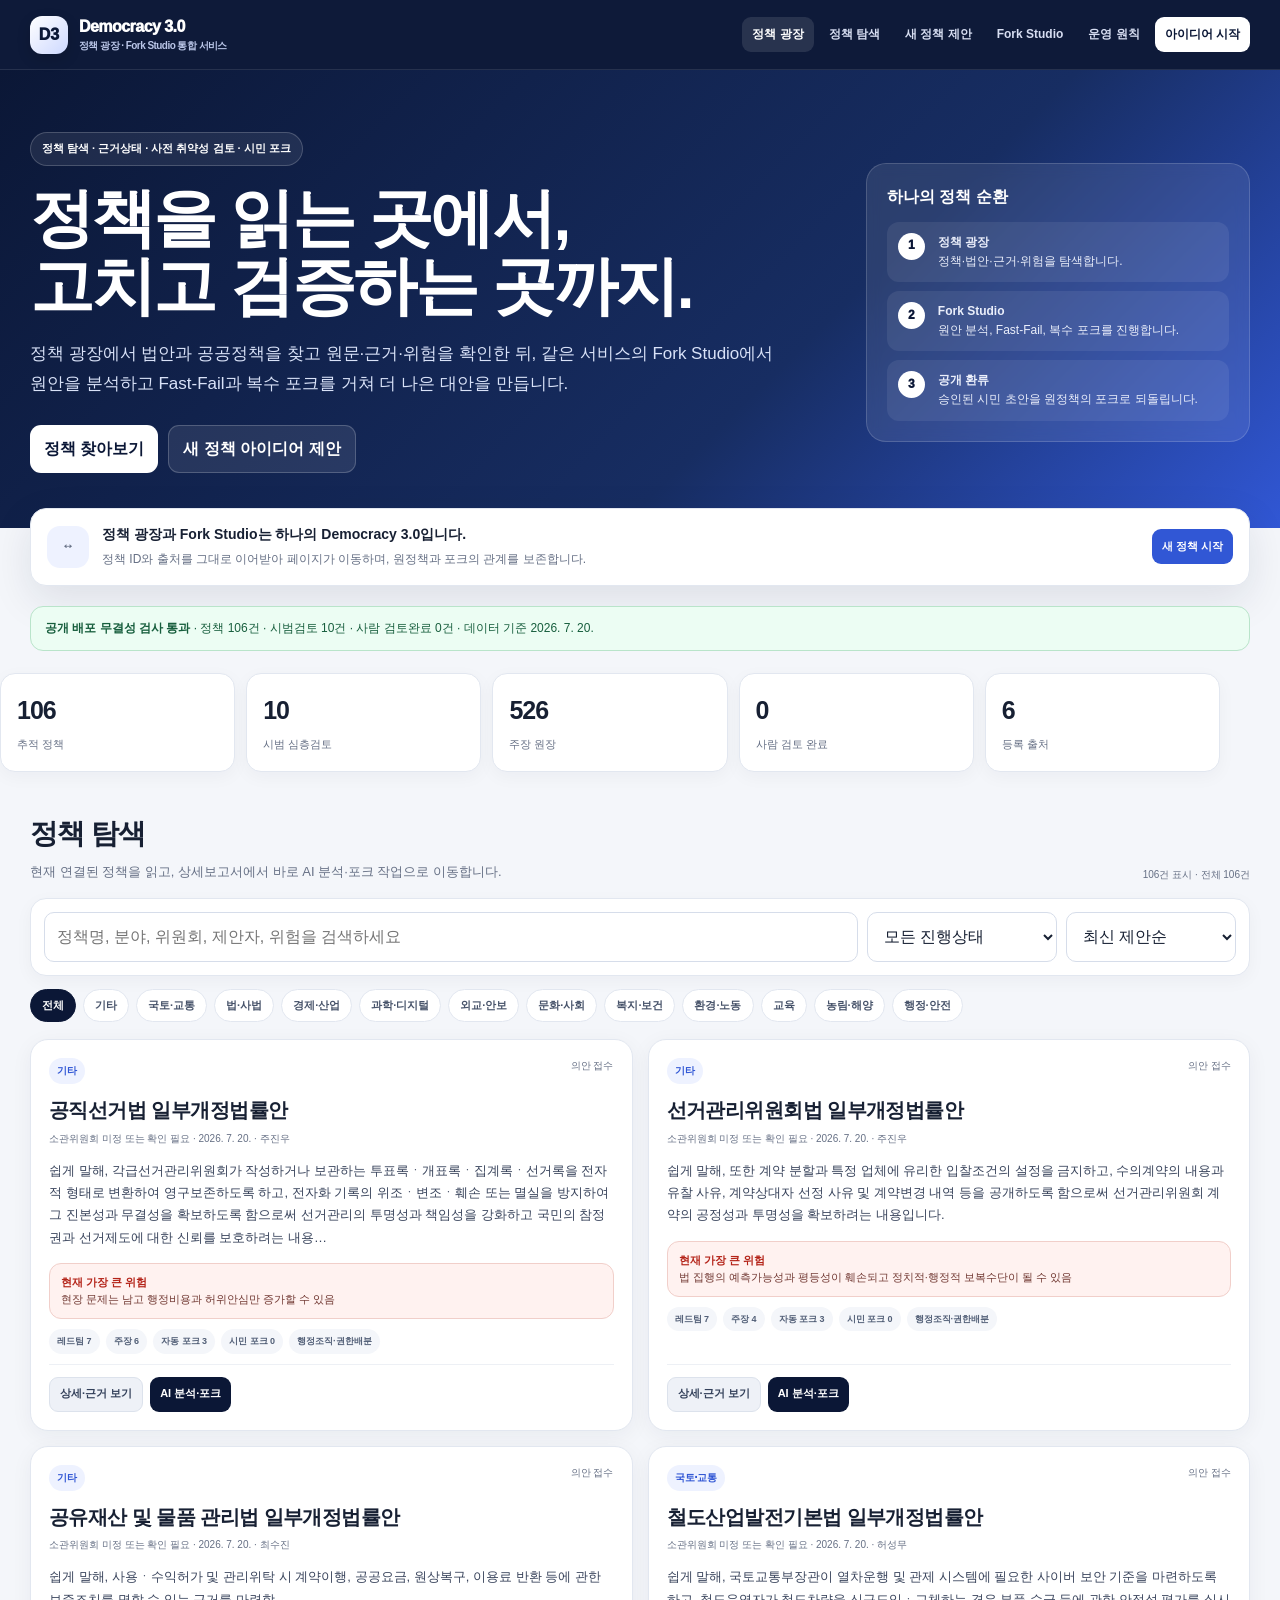
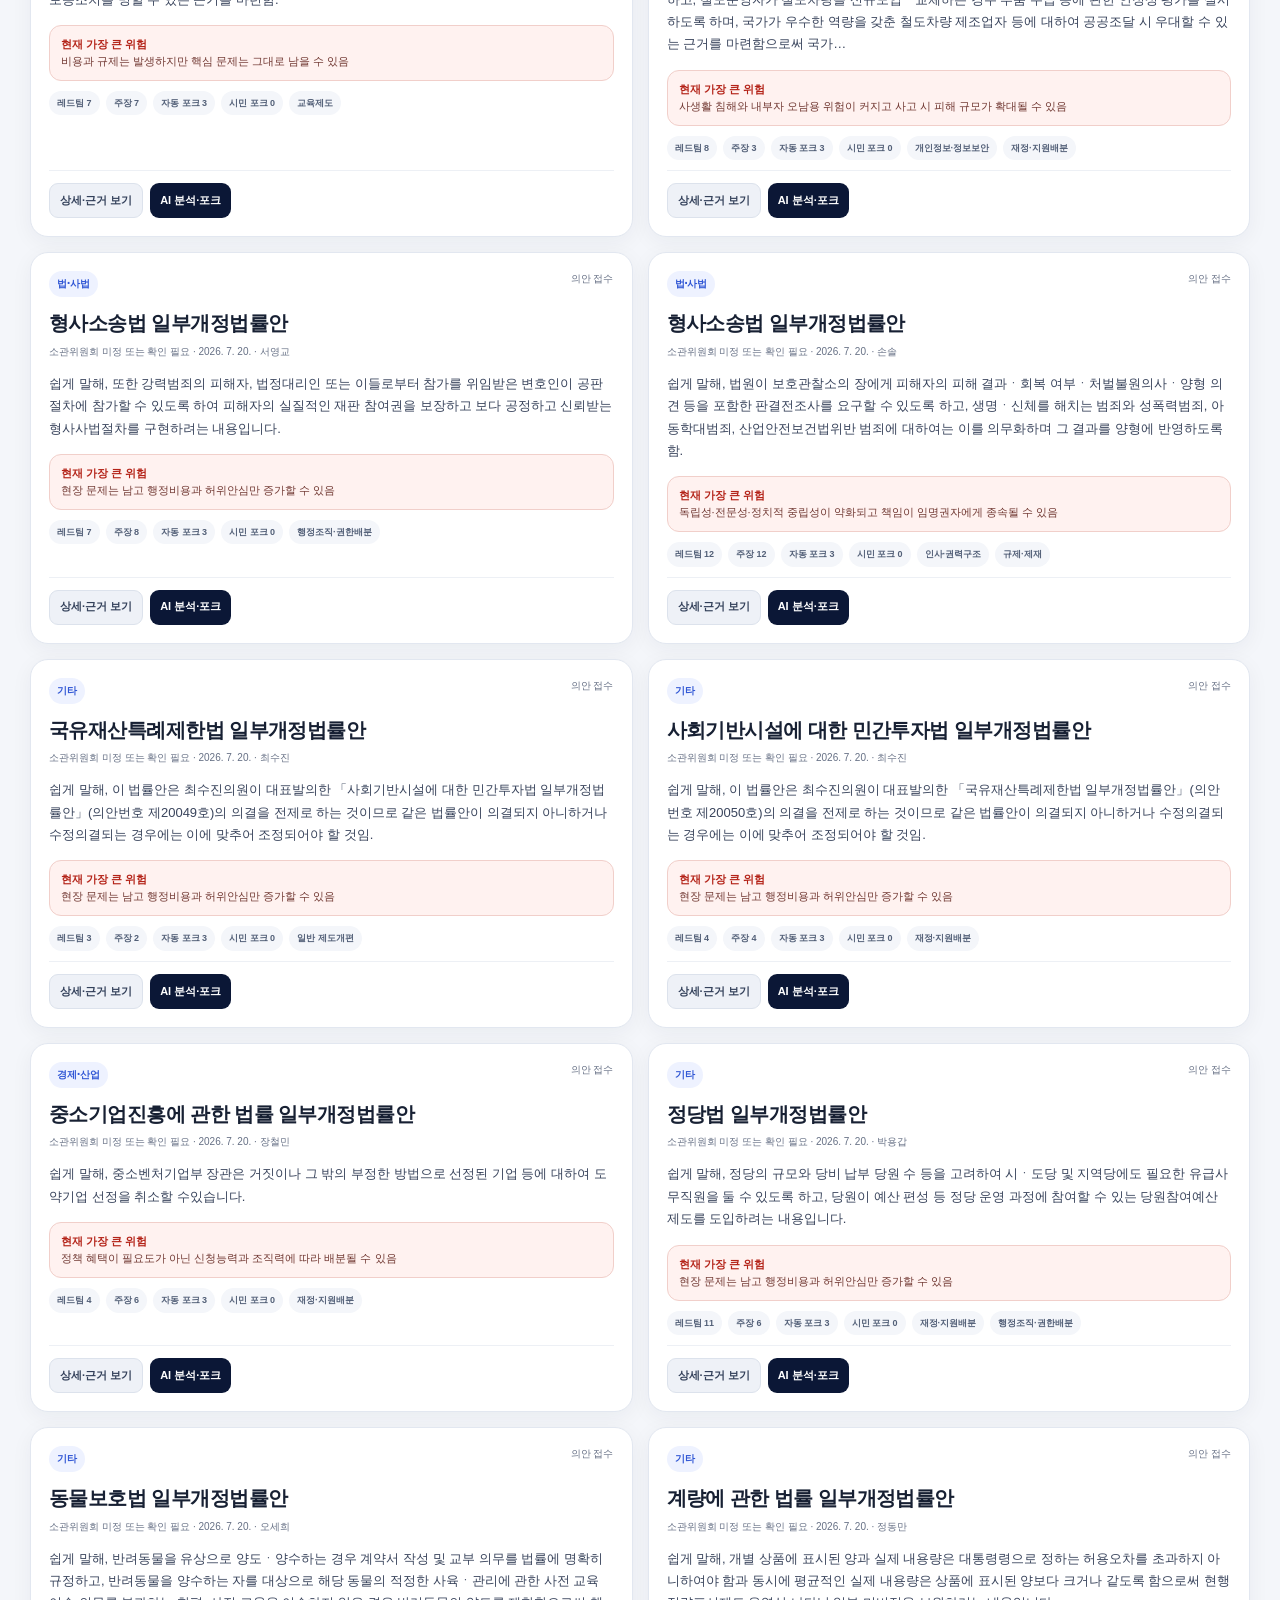
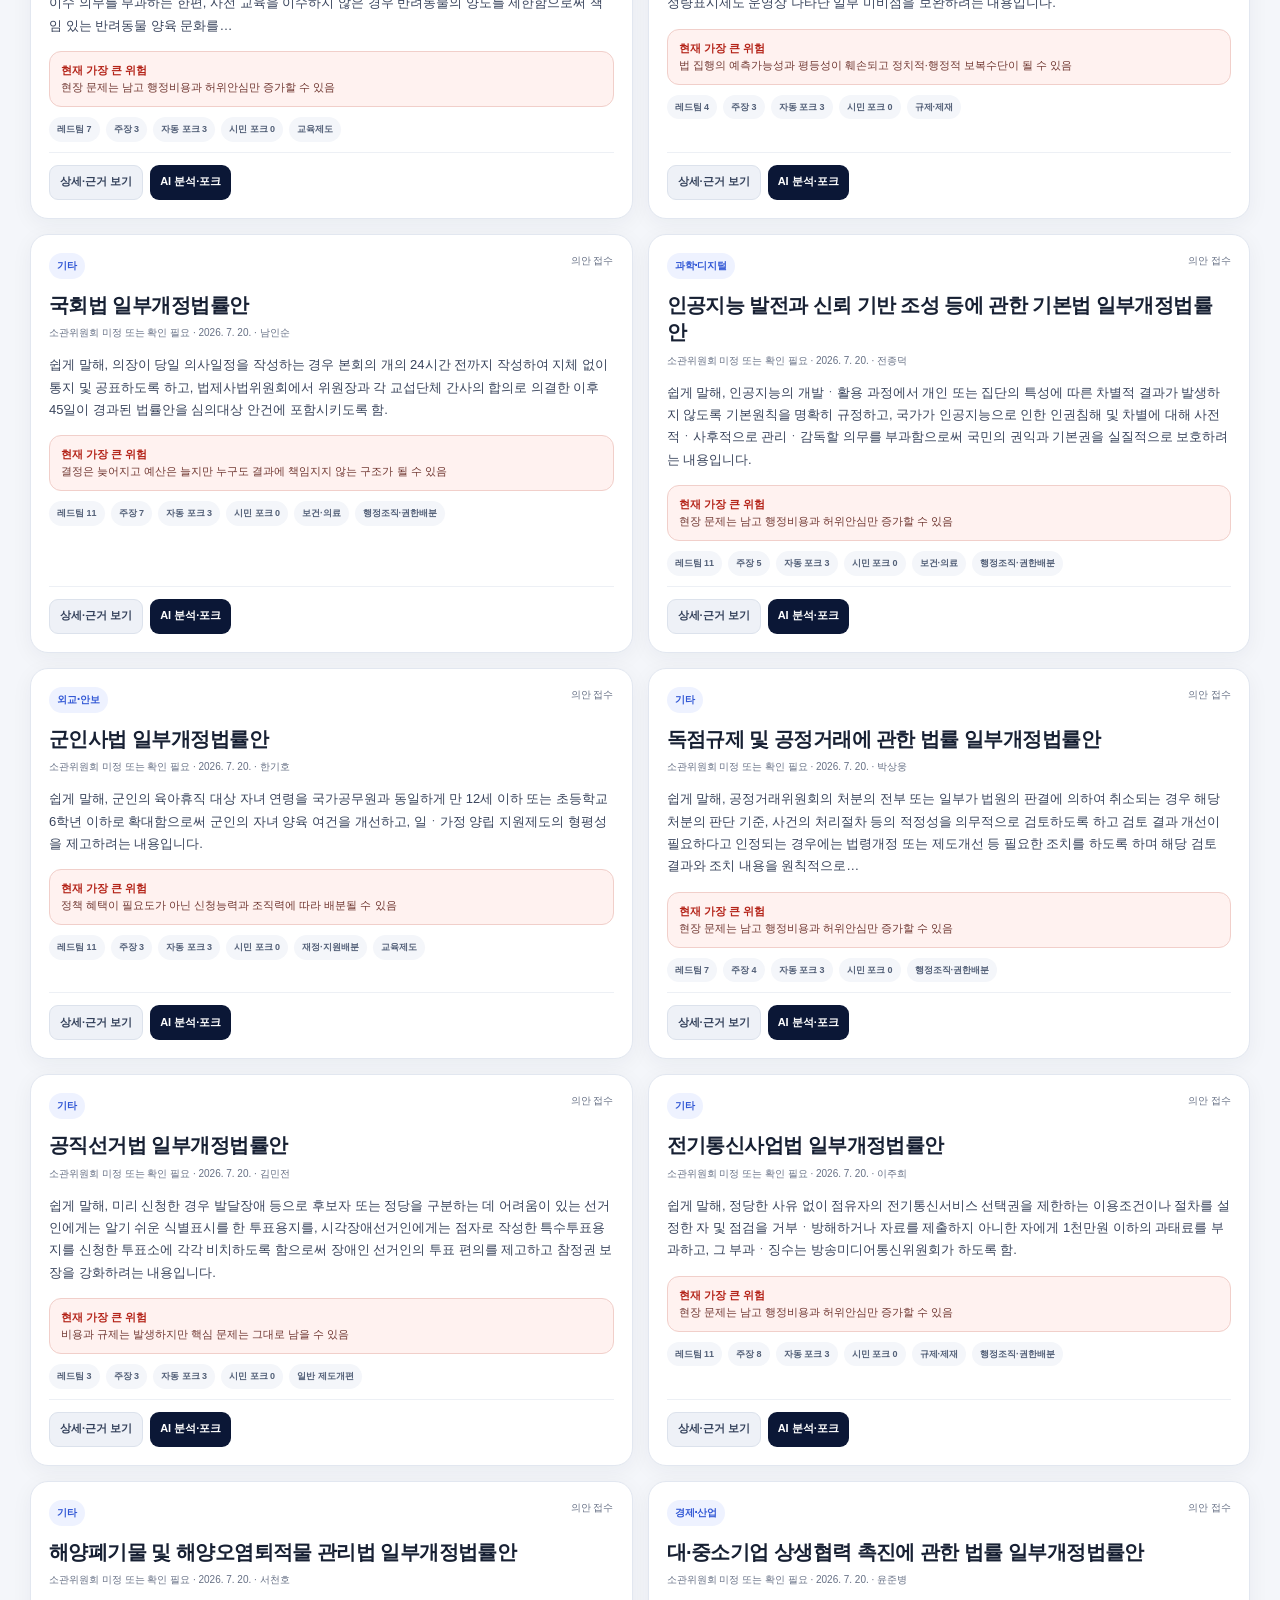
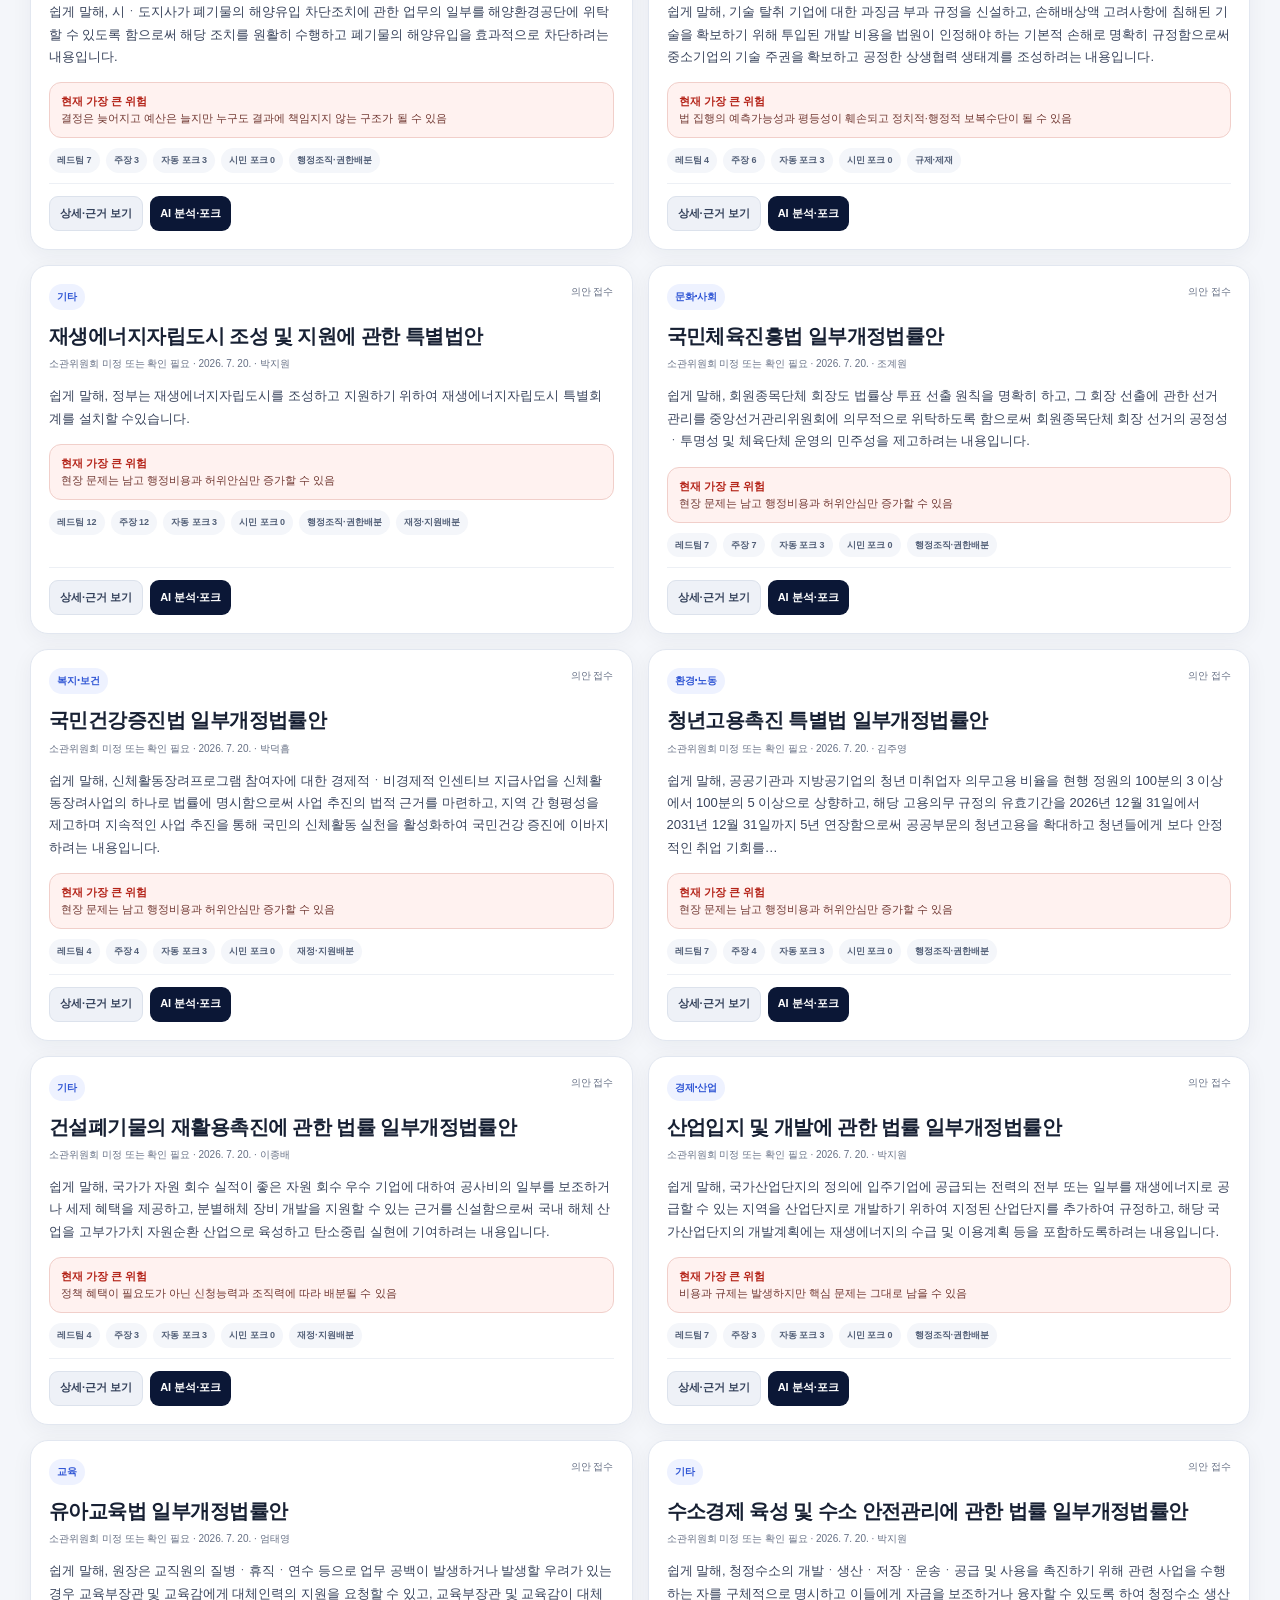
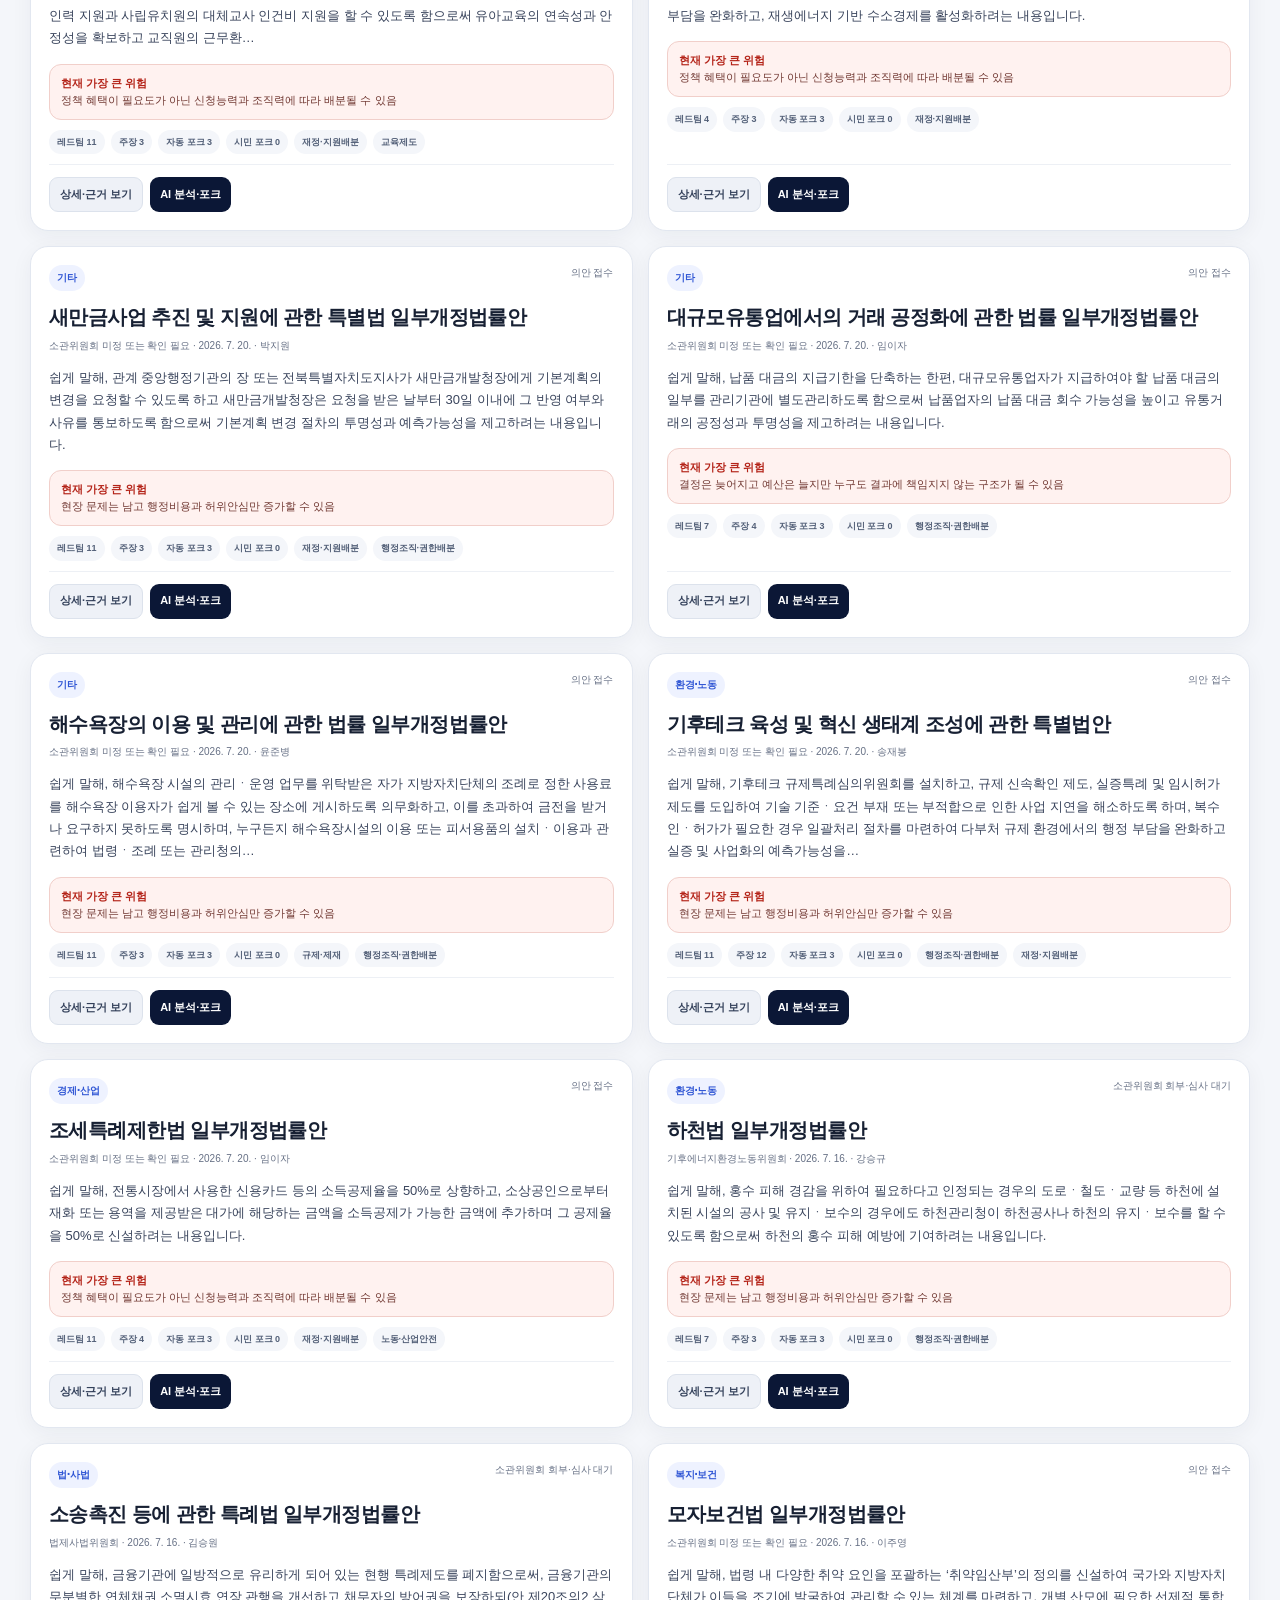
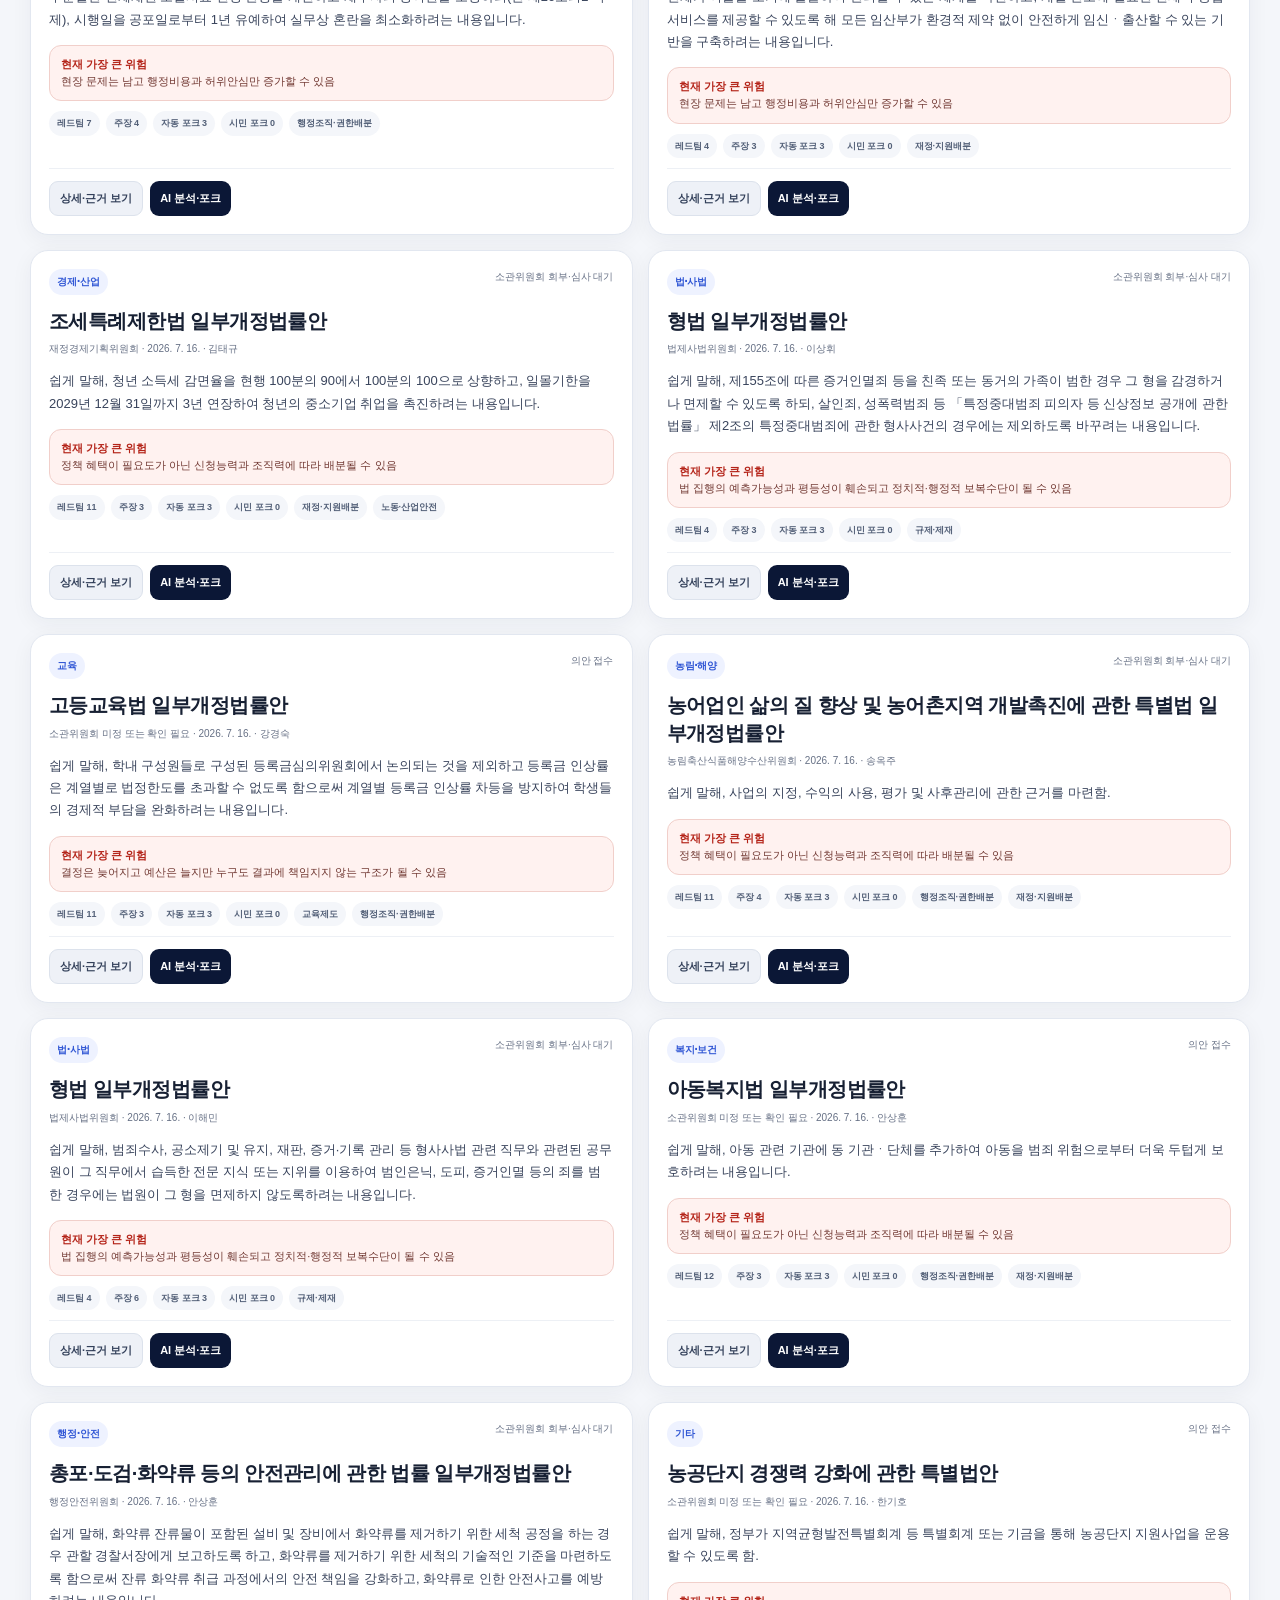
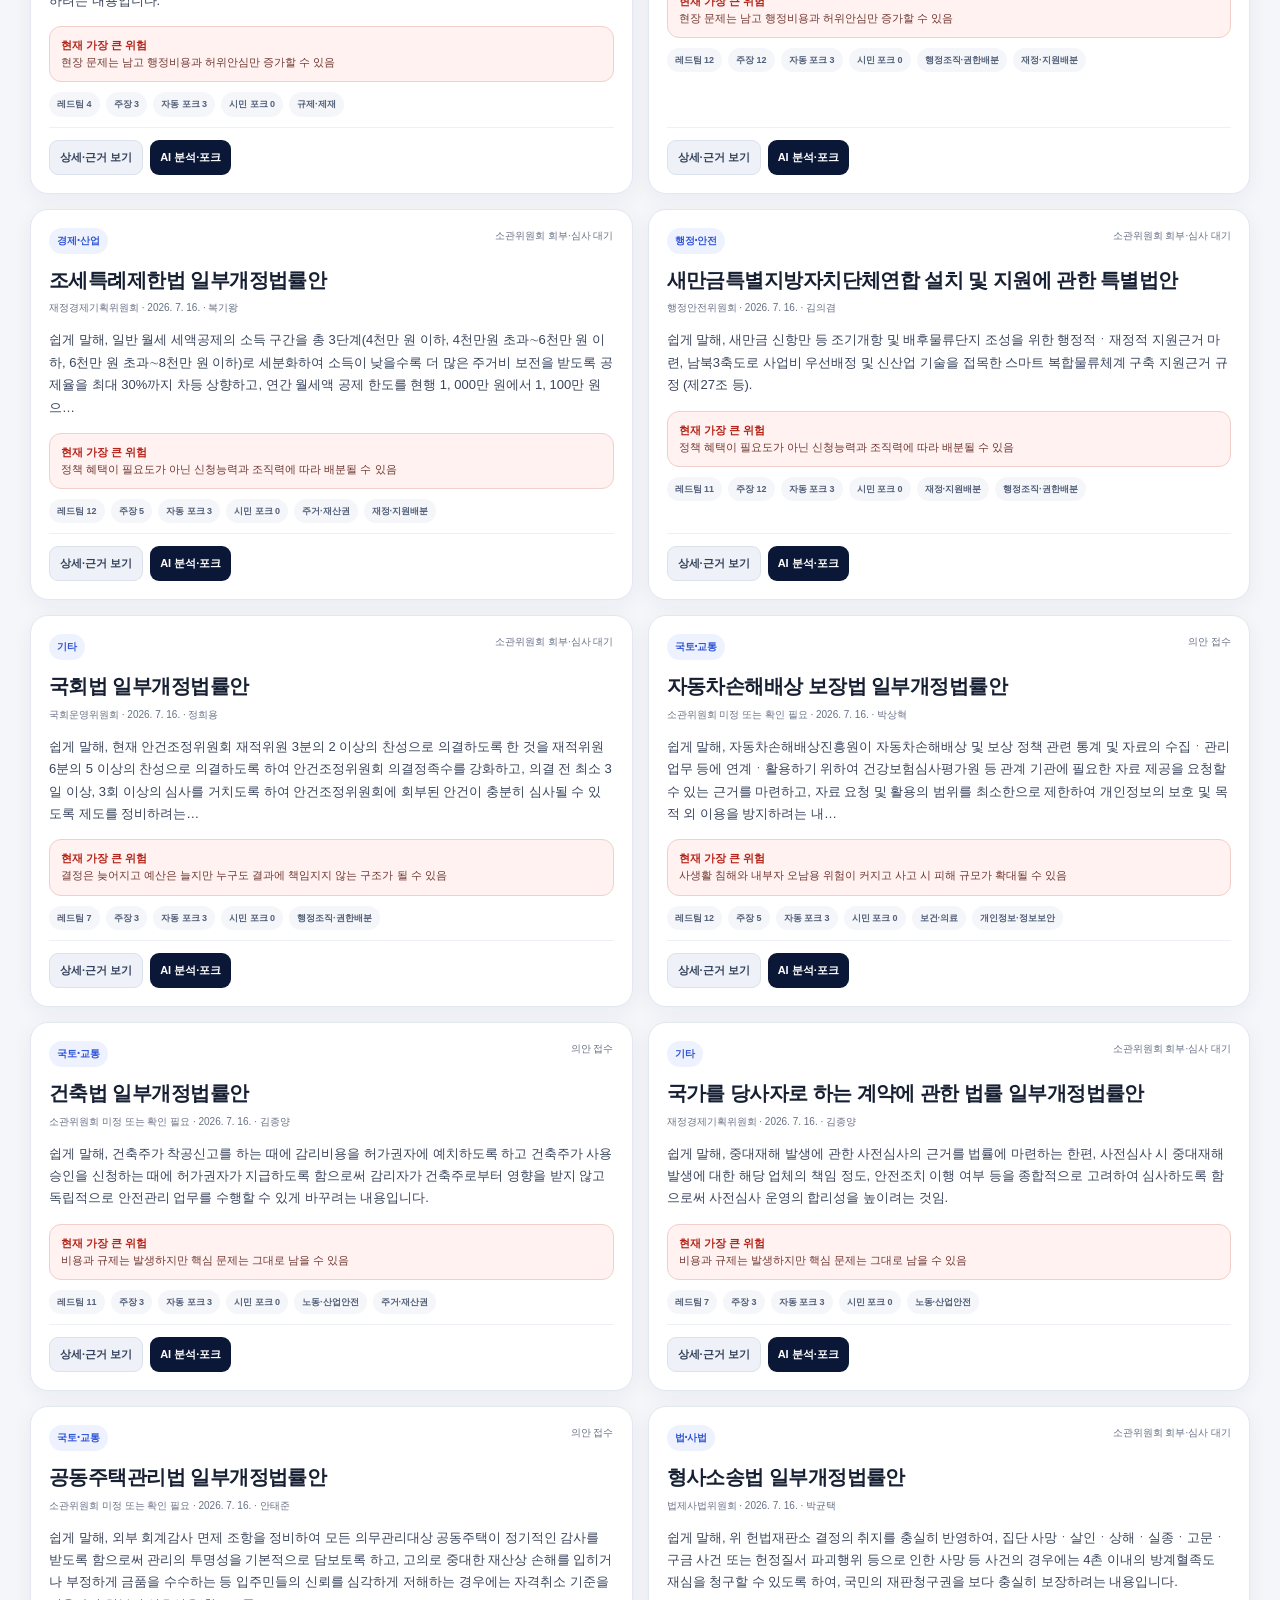
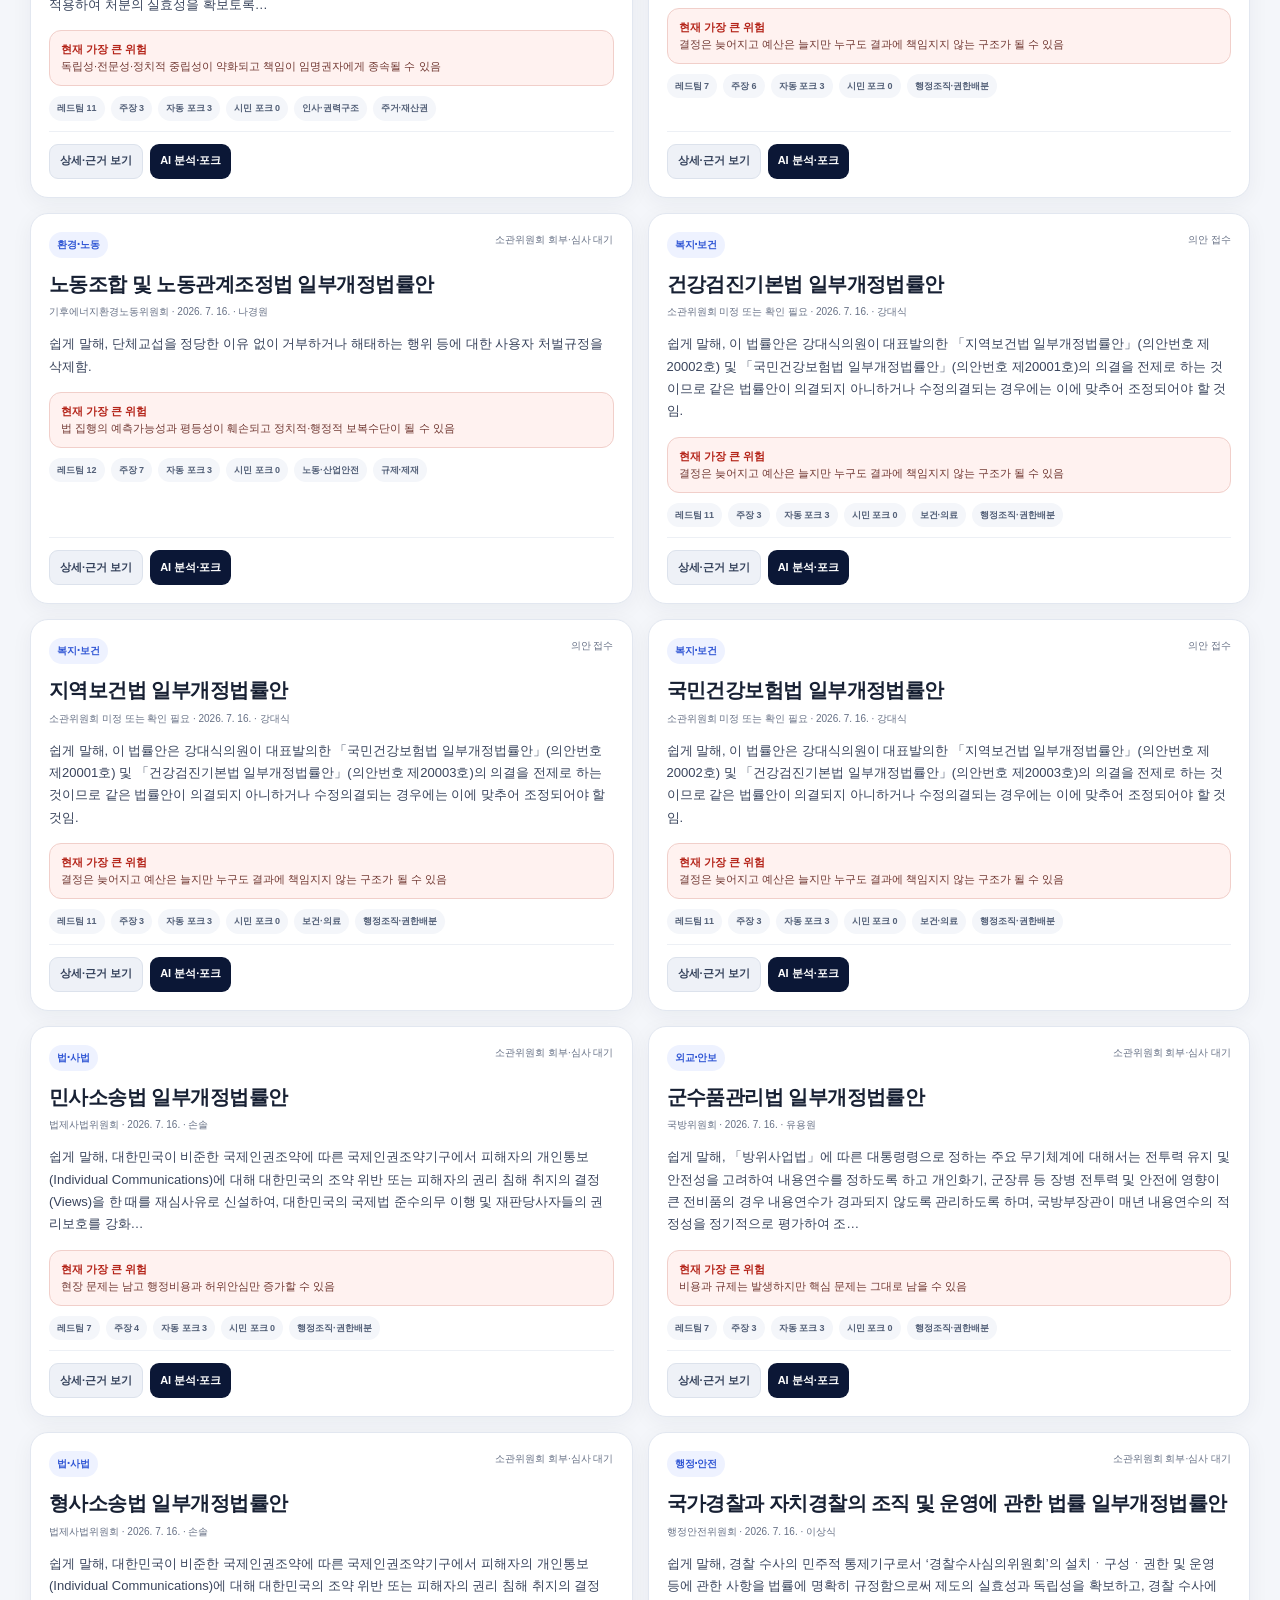
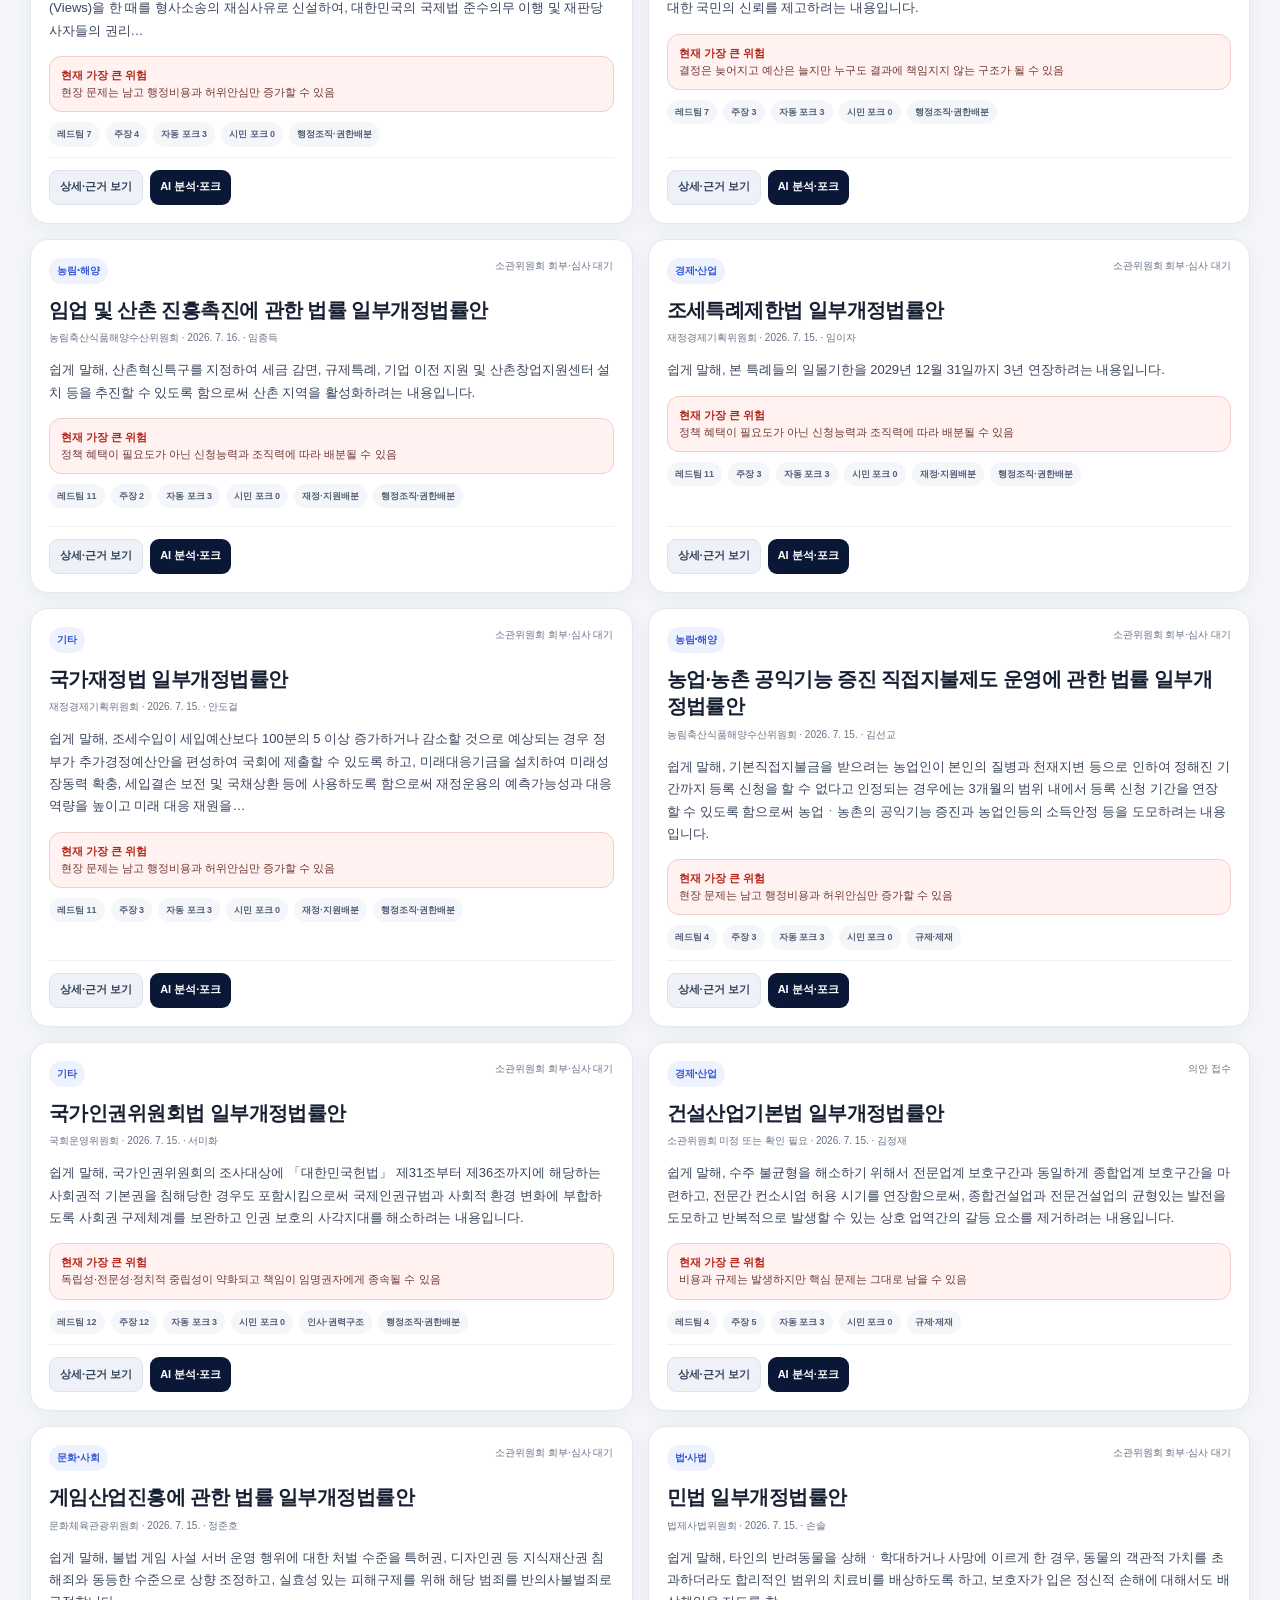
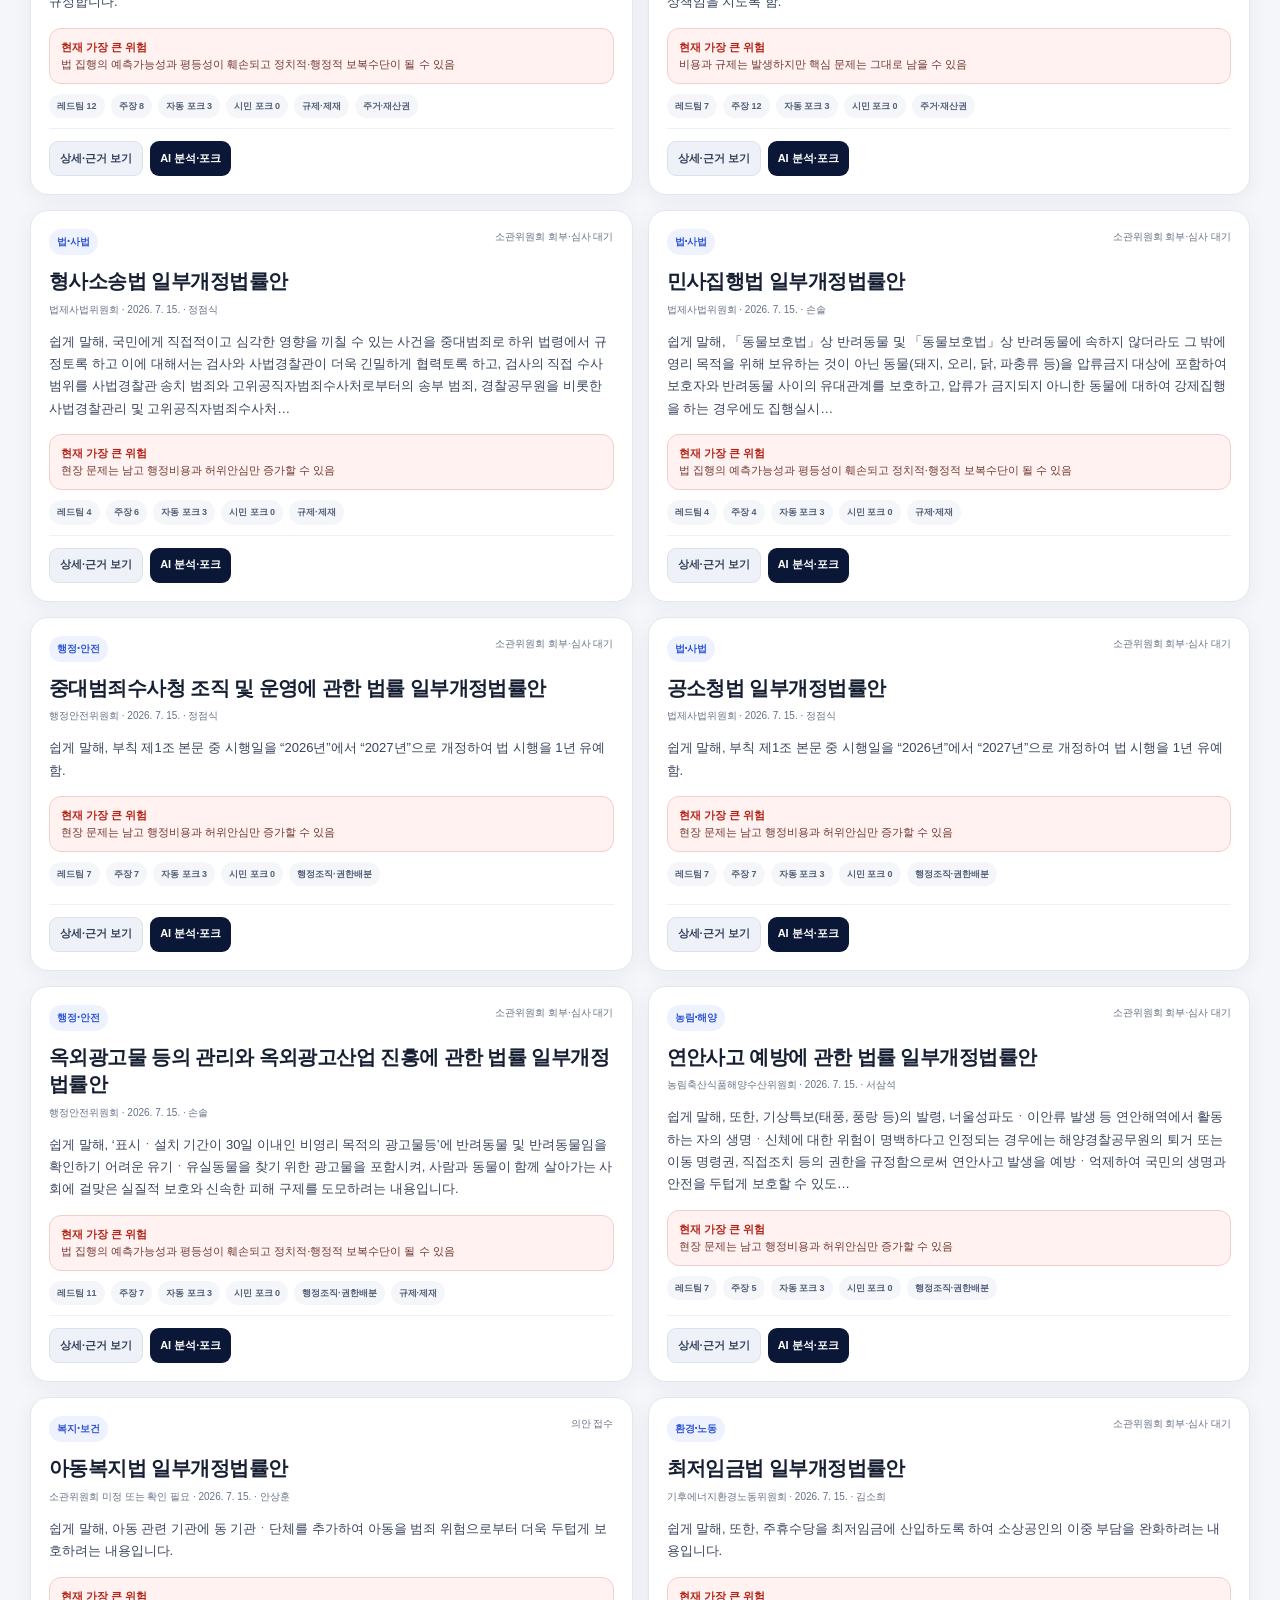
==== commit 56ca5faf: "Update index.html" ====
--- a/index.html
+++ b/index.html
@@ -3,1236 +3,402 @@
 <head>
   <meta charset="utf-8">
   <meta name="viewport" content="width=device-width,initial-scale=1">
-  <title>Democracy 3.0 정책포크</title>
-  <meta name="description" content="국회 법안과 공공정책을 수집하고, 국민용 설명·복수 위험프로필·레드팀 검토·증거사슬·대안 포크를 공개하는 Democracy 3.0 정책 플랫폼">
+  <meta name="theme-color" content="#0b1736">
+  <title>Democracy 3.0 · 정책 광장</title>
+  <meta name="description" content="국회 법안과 공공정책을 탐색하고, 근거·위험·대안을 확인한 뒤 D3 Fork Studio에서 분석과 포크를 이어가는 Democracy 3.0 통합 정책 플랫폼">
   <meta name="robots" content="index,follow">
-  <meta property="og:title" content="Democracy 3.0 정책포크">
-  <meta property="og:description" content="정책을 읽는 곳을 넘어, 근거와 위험을 검증하고 더 나은 수정안을 함께 만드는 공개 플랫폼">
+  <meta property="og:title" content="Democracy 3.0 · 정책 광장">
+  <meta property="og:description" content="정책을 읽고, 검증하고, 더 나은 포크로 발전시키는 공개 정책 플랫폼">
   <meta property="og:type" content="website">
   <meta property="og:url" content="https://edenabworld-architecture.github.io/democracy3-policy-fork/">
   <style>
     :root{
-      --navy:#0b1736;--blue:#3157d5;--blue2:#6e8bff;--ink:#172033;--muted:#667085;
-      --line:#e5e9f2;--bg:#f5f7fb;--card:#fff;--soft:#eef2ff;--warn:#fff7e6;
-      --green:#067647;--red:#b42318;--shadow:0 10px 30px rgba(21,33,62,.08)
+      --navy:#0b1736;--navy2:#172d62;--blue:#3157d5;--blue2:#6f89ee;
+      --ink:#172033;--muted:#667085;--line:#e2e7f0;--bg:#f4f6fa;--card:#fff;
+      --soft:#eef2ff;--green:#087647;--greenbg:#ecfdf3;--amber:#9a4a08;
+      --amberbg:#fff7e8;--red:#b42318;--redbg:#fff2f0;--purple:#6941c6;
+      --shadow:0 14px 42px rgba(21,33,62,.10)
     }
     *{box-sizing:border-box}html{scroll-behavior:smooth}
-    body{margin:0;font-family:Arial,"Noto Sans KR","Apple SD Gothic Neo",sans-serif;background:var(--bg);color:var(--ink)}
-    button,input,select{font:inherit}.container{width:min(1180px,calc(100% - 32px));margin:auto}
-    .topbar{background:var(--navy);color:white;position:sticky;top:0;z-index:20;border-bottom:1px solid rgba(255,255,255,.08)}
-    .topbar-inner{height:66px;display:flex;align-items:center;justify-content:space-between;gap:20px}
-    .brand{font-weight:900;font-size:20px;letter-spacing:-.5px}.brand small{font-size:11px;color:#b9c5e7;margin-left:8px;font-weight:700}
-    .nav{display:flex;gap:18px;font-size:14px;color:#d5dcf1}.nav a{color:inherit;text-decoration:none}
-    .hero{background:linear-gradient(135deg,#0b1736 0%,#172b61 60%,#3157d5 100%);color:white;padding:58px 0 50px}
-    .hero-grid{display:grid;grid-template-columns:1.45fr .8fr;gap:36px;align-items:center}
-    .eyebrow{display:inline-flex;align-items:center;gap:8px;border:1px solid rgba(255,255,255,.2);background:rgba(255,255,255,.08);padding:7px 11px;border-radius:999px;font-size:12px;font-weight:800}
-    h1{font-size:clamp(34px,5vw,60px);line-height:1.07;letter-spacing:-2.4px;margin:18px 0 18px}
-    .hero p{color:#d8e0f6;font-size:18px;line-height:1.75;max-width:760px;margin:0}
+    body{margin:0;background:var(--bg);color:var(--ink);font-family:Arial,"Noto Sans KR","Apple SD Gothic Neo",sans-serif;line-height:1.6}
+    button,input,select{font:inherit}button{cursor:pointer}a{color:inherit}
+    .hidden{display:none!important}.container{width:min(1220px,calc(100% - 28px));margin:auto}
+    .topbar{position:sticky;top:0;z-index:50;background:rgba(11,23,54,.985);color:#fff;border-bottom:1px solid rgba(255,255,255,.1)}
+    .top-inner{min-height:69px;display:flex;align-items:center;justify-content:space-between;gap:18px}
+    .brand-link{display:flex;align-items:center;gap:11px;color:#fff;text-decoration:none;min-width:225px}
+    .brand-mark{width:38px;height:38px;border-radius:12px;background:linear-gradient(135deg,#fff,#cdd8ff);color:var(--navy);display:grid;place-items:center;font-weight:1000;box-shadow:0 5px 14px rgba(0,0,0,.16)}
+    .brand{font-weight:950;letter-spacing:-.55px;line-height:1.15}.brand small{display:block;color:#bac6e8;font-size:10px;margin-top:4px;font-weight:800}
+    .nav{display:flex;align-items:center;gap:5px}
+    .nav a{color:#d7def2;text-decoration:none;font-size:12px;font-weight:900;padding:8px 10px;border-radius:9px}
+    .nav a:hover,.nav a.active{background:rgba(255,255,255,.11);color:#fff}
+    .nav .nav-cta{background:#fff;color:var(--navy)}
+    .mobile-menu{display:none;border:1px solid rgba(255,255,255,.2);background:rgba(255,255,255,.08);color:#fff;border-radius:9px;padding:8px 10px}
+    .hero{background:linear-gradient(135deg,#0b1736,#172d62 62%,#3157d5);color:#fff;padding:62px 0 55px}
+    .hero-grid{display:grid;grid-template-columns:minmax(0,1.35fr) minmax(320px,.65fr);gap:38px;align-items:center}
+    .eyebrow{display:inline-flex;align-items:center;gap:8px;border:1px solid rgba(255,255,255,.19);background:rgba(255,255,255,.08);padding:7px 11px;border-radius:999px;font-size:11px;font-weight:900}
+    h1{font-size:clamp(37px,5.4vw,64px);line-height:1.07;letter-spacing:-2.4px;margin:18px 0}
+    .hero p{font-size:17px;line-height:1.78;color:#d9e2f8;max-width:760px;margin:0}
     .hero-actions{display:flex;gap:10px;flex-wrap:wrap;margin-top:26px}
-    .btn{border:0;border-radius:11px;padding:12px 16px;font-weight:800;cursor:pointer;text-decoration:none;display:inline-flex;align-items:center;justify-content:center}
-    .btn-primary{background:white;color:var(--navy)}.btn-secondary{background:rgba(255,255,255,.1);color:white;border:1px solid rgba(255,255,255,.22)}
-    .hero-panel{background:rgba(255,255,255,.09);border:1px solid rgba(255,255,255,.16);border-radius:20px;padding:20px;backdrop-filter:blur(6px)}
-    .hero-panel h3{margin:0 0 12px;font-size:16px}.flow{display:grid;gap:9px}
-    .flow-item{display:flex;gap:12px;align-items:flex-start;background:rgba(255,255,255,.07);padding:12px;border-radius:12px;color:#e8edfb;font-size:13px;line-height:1.5}
-    .flow-num{width:25px;height:25px;display:grid;place-items:center;border-radius:50%;background:white;color:var(--navy);font-weight:900;flex:0 0 auto}
-    .notice-wrap{margin-top:-19px}.notice{background:var(--warn);border:1px solid #f2d89a;border-radius:14px;padding:13px 15px;box-shadow:var(--shadow);font-size:13px;line-height:1.55}
-    .stats{display:grid;grid-template-columns:repeat(4,1fr);gap:12px;margin:24px 0}
-    .stat{background:var(--card);border:1px solid var(--line);border-radius:15px;padding:17px;box-shadow:0 4px 18px rgba(21,33,62,.04)}
-    .stat strong{display:block;font-size:27px;letter-spacing:-1px}.stat span{font-size:13px;color:var(--muted)}
-    .section-head{display:flex;justify-content:space-between;align-items:end;gap:20px;margin:34px 0 16px}
-    .section-head h2{margin:0;font-size:27px;letter-spacing:-1px}.section-head p{margin:5px 0 0;color:var(--muted);font-size:14px}
-    .controls{background:white;border:1px solid var(--line);border-radius:16px;padding:14px;display:grid;grid-template-columns:1fr 190px 170px;gap:10px;box-shadow:0 5px 18px rgba(21,33,62,.04)}
-    input,select{width:100%;border:1px solid #d7dce7;border-radius:10px;padding:12px 13px;background:white;color:var(--ink)}
-    .chips{display:flex;gap:8px;flex-wrap:wrap;margin:14px 0 18px}
-    .chip{border:1px solid var(--line);background:white;color:#46506a;border-radius:999px;padding:8px 12px;font-size:13px;font-weight:700;cursor:pointer}
-    .chip.active{background:var(--navy);color:white;border-color:var(--navy)}
-    .grid{display:grid;grid-template-columns:repeat(2,minmax(0,1fr));gap:16px;padding-bottom:35px}
-    .card{background:var(--card);border:1px solid var(--line);border-radius:18px;padding:20px;box-shadow:0 5px 22px rgba(21,33,62,.05);display:flex;flex-direction:column;min-height:348px}
-    .card:hover{transform:translateY(-2px);transition:.18s;box-shadow:var(--shadow)}
-    .card-top{display:flex;justify-content:space-between;align-items:flex-start;gap:10px}
-    .tag{display:inline-flex;align-items:center;background:var(--soft);color:var(--blue);font-size:12px;font-weight:900;padding:6px 9px;border-radius:999px}
-    .status{font-size:12px;color:var(--muted);white-space:nowrap}
-    .card h3{font-size:21px;line-height:1.38;letter-spacing:-.6px;margin:14px 0 7px}
-    .meta{color:var(--muted);font-size:12px}.summary{font-size:15px;line-height:1.65;color:#38435b;margin:14px 0}.card .summary{display:-webkit-box;-webkit-line-clamp:6;-webkit-box-orient:vertical;overflow:hidden}.official-box{background:#f7f9fc;border:1px solid var(--line);border-radius:14px;padding:16px}.official-text{white-space:pre-wrap;line-height:1.75;color:#2f3a52;font-size:14px;max-height:380px;overflow:auto}.source-row{display:flex;flex-wrap:wrap;gap:8px;align-items:center;margin-top:13px}.source-link{display:inline-flex;text-decoration:none;background:var(--navy);color:white;border-radius:9px;padding:9px 12px;font-size:12px;font-weight:800}.pending{background:#fff8e8;border:1px solid #f1d99a;border-radius:13px;padding:14px;line-height:1.65;color:#70510a}.analysis-box{background:#f4f7ff;border:1px solid #dbe3ff;border-radius:14px;padding:16px}.analysis-box p{white-space:pre-wrap;line-height:1.75;margin:9px 0;color:#2d3b63}.badges{display:flex;gap:7px;flex-wrap:wrap;margin:10px 0}.badge{display:inline-flex;border-radius:999px;padding:6px 9px;background:#eef2ff;color:#3157d5;font-size:11px;font-weight:900}.basis{font-size:12px;line-height:1.65;color:#667085;background:#f7f8fb;border-radius:10px;padding:11px;margin-top:12px}.timeline{display:grid;gap:8px}.timeline-row{display:grid;grid-template-columns:145px 1fr;gap:12px;border-left:3px solid #3157d5;padding:8px 10px;background:#f7f8fb;border-radius:0 10px 10px 0;font-size:13px}.signal-note{font-size:12px;color:#667085;line-height:1.6;margin-top:12px}.brief-grid{display:grid;grid-template-columns:repeat(2,1fr);gap:10px}.brief{border:1px solid var(--line);border-radius:13px;padding:14px;background:#fff}.brief b{display:block;font-size:12px;color:var(--blue);margin-bottom:6px}.brief p{margin:0;line-height:1.65;font-size:14px}.review-grid{display:grid;grid-template-columns:repeat(2,1fr);gap:10px}.review-box{border-radius:13px;padding:14px;line-height:1.6;font-size:13px}.review-box.good{background:#eefbf5;color:#075b3b}.review-box.weak{background:#fff8e8;color:#70510a}.review-box.oppose{background:#fff3f1;color:#8a1c13}.review-box.gap{background:#f1f4fa;color:#38435b}.rt-grid{display:grid;gap:10px}.rt-card{border:1px solid #f3c7c1;background:#fff7f5;border-radius:14px;padding:15px}.rt-head{display:flex;justify-content:space-between;gap:10px;align-items:center}.severity{font-size:11px;font-weight:900;border-radius:999px;padding:5px 8px;background:#b42318;color:white}.rt-card p{margin:8px 0;line-height:1.6;font-size:13px}.failure-grid{display:grid;gap:10px}.failure{border-left:4px solid #b54708;background:#fff9ed;padding:14px;border-radius:0 12px 12px 0}.failure p{margin:6px 0;line-height:1.6;font-size:13px}.lever-grid{display:grid;grid-template-columns:repeat(2,1fr);gap:10px}.lever{border:1px solid #dbe3ff;background:#f7f8ff;border-radius:13px;padding:13px}.lever b{display:block;color:var(--blue);margin-bottom:6px}.lever p{margin:5px 0;line-height:1.55;font-size:13px}.auto-fork{border:1px solid #cfd8ff;background:#f7f8ff;border-radius:14px;padding:15px;margin:10px 0}.auto-fork-head{display:flex;justify-content:space-between;gap:10px}.auto-fork small{color:var(--muted)}.readiness{background:#eef2ff;border:1px solid #dbe3ff;border-radius:13px;padding:14px;line-height:1.6}details.deep{border-top:1px solid var(--line);margin-top:18px;padding-top:14px}details.deep>summary{cursor:pointer;font-weight:900;font-size:18px;list-style:none}details.deep>summary::-webkit-details-marker{display:none}
-    .split{display:grid;grid-template-columns:1fr 1fr;gap:10px;margin:4px 0 15px}
-    .mini{border-radius:12px;padding:11px;font-size:12px;line-height:1.55}.mini.good{background:#eefbf5;color:#075b3b}.mini.bad{background:#fff3f1;color:#8a1c13}
-    .mini b{display:block;margin-bottom:3px}.card-bottom{margin-top:auto;display:flex;align-items:center;justify-content:space-between;gap:10px}
-    .review{font-size:12px;color:var(--muted)}.detail-btn{background:var(--navy);color:white;border:0;border-radius:10px;padding:10px 13px;font-weight:800;cursor:pointer}
-    .empty{grid-column:1/-1;background:white;border:1px solid var(--line);border-radius:16px;padding:30px;text-align:center;color:var(--muted)}
-    .method{background:white;border-top:1px solid var(--line);border-bottom:1px solid var(--line);padding:48px 0;margin-top:15px}
-    .method-grid{display:grid;grid-template-columns:.85fr 1.4fr;gap:40px}.method h2{font-size:30px;margin-top:0}
-    .principles{display:grid;grid-template-columns:repeat(2,1fr);gap:12px}.principle{border:1px solid var(--line);border-radius:14px;padding:15px}
-    .principle b{display:block;margin-bottom:6px}.principle p{margin:0;color:var(--muted);font-size:13px;line-height:1.55}
-    footer{background:var(--navy);color:#b9c5e7;padding:32px 0;margin-top:0;font-size:13px}
-    dialog{width:min(900px,95vw);max-height:91vh;border:0;border-radius:20px;padding:0;box-shadow:0 25px 80px rgba(0,0,0,.28)}
-    dialog::backdrop{background:rgba(7,15,35,.62)}.modal{padding:24px}.modal-head{display:flex;justify-content:space-between;gap:15px}
-    .close{background:#eef1f7;border:0;border-radius:9px;padding:9px 12px;cursor:pointer;height:fit-content}
-    .modal h2{font-size:29px;line-height:1.3;margin:13px 0 7px;letter-spacing:-1px}
-    .modal-section{border-top:1px solid var(--line);padding-top:18px;margin-top:18px}.modal-section h3{margin:0 0 11px;font-size:18px}
-    .impact-grid{display:grid;grid-template-columns:repeat(3,1fr);gap:10px}.impact{background:#f7f8fb;border-radius:12px;padding:13px;font-size:13px;line-height:1.6}
-    ul{padding-left:20px}.modal li{margin:6px 0;line-height:1.55}
-    .score-grid{display:grid;grid-template-columns:repeat(2,1fr);gap:8px 18px}.score{display:grid;grid-template-columns:100px 1fr 25px;align-items:center;gap:8px;font-size:12px}
-    .bar{height:8px;background:#ebedf3;border-radius:999px;overflow:hidden}.bar span{display:block;height:100%;background:linear-gradient(90deg,var(--blue),var(--blue2))}
-    .fork{border-left:4px solid var(--blue);background:#f7f8ff;padding:14px;margin:10px 0;border-radius:0 12px 12px 0}
-    .fork-head{display:flex;justify-content:space-between;gap:10px}.fork-type{font-size:11px;color:var(--blue);font-weight:900}
-    .fork p{margin:8px 0;line-height:1.6}.fork small{display:block;color:var(--muted);line-height:1.6}
-    @media(max-width:820px){
-      .nav{display:none}.hero-grid,.method-grid{grid-template-columns:1fr}.hero-panel{display:none}
-      .stats{grid-template-columns:repeat(2,1fr)}.controls{grid-template-columns:1fr}.grid{grid-template-columns:1fr}
-      .impact-grid,.principles,.brief-grid,.review-grid,.lever-grid{grid-template-columns:1fr}.score-grid{grid-template-columns:1fr}
-      h1{letter-spacing:-1.6px}.hero{padding:42px 0 45px}.section-head{align-items:flex-start;flex-direction:column}
+    .btn{border:0;border-radius:11px;min-height:42px;padding:10px 14px;font-weight:900;text-decoration:none;display:inline-flex;align-items:center;justify-content:center;gap:7px}
+    .btn-primary{background:#fff;color:var(--navy)}.btn-ghost{background:rgba(255,255,255,.09);color:#fff;border:1px solid rgba(255,255,255,.2)}
+    .btn-blue{background:var(--blue);color:#fff}.btn-navy{background:var(--navy);color:#fff}.btn-soft{background:#eef1f7;color:#33405a;border:1px solid #dce2ec}
+    .btn-small{min-height:35px;padding:7px 10px;font-size:11px;border-radius:9px}
+    .hero-panel{background:rgba(255,255,255,.09);border:1px solid rgba(255,255,255,.16);border-radius:20px;padding:20px;backdrop-filter:blur(7px)}
+    .hero-panel h2{font-size:16px;margin:0 0 12px}.service-flow{display:grid;gap:9px}
+    .flow-row{display:grid;grid-template-columns:30px 1fr;gap:10px;align-items:flex-start;background:rgba(255,255,255,.075);border-radius:12px;padding:11px;font-size:12px;color:#ebeffb}
+    .flow-num{width:27px;height:27px;border-radius:50%;background:#fff;color:var(--navy);display:grid;place-items:center;font-weight:950}
+    .unity-strip{margin-top:-20px}.unity-card{display:grid;grid-template-columns:auto 1fr auto;gap:13px;align-items:center;background:#fff;border:1px solid var(--line);border-radius:16px;padding:14px 16px;box-shadow:var(--shadow)}
+    .unity-icon{width:42px;height:42px;border-radius:13px;background:var(--soft);color:var(--blue);display:grid;place-items:center;font-weight:950}
+    .unity-card b{display:block;font-size:14px}.unity-card span{font-size:12px;color:var(--muted)}
+    .health-panel{margin-top:20px}.health-card{border-radius:13px;padding:12px 14px;border:1px solid #d8e0ec;background:#fff;font-size:12px;color:#526078}
+    .health-card.good{background:var(--greenbg);border-color:#b9e4ca;color:#175e3d}.health-card.warn{background:var(--amberbg);border-color:#efd5ad;color:#754009}
+    .stats{display:grid;grid-template-columns:repeat(5,1fr);gap:11px;margin:22px 0 5px}
+    .stat{background:#fff;border:1px solid var(--line);border-radius:15px;padding:16px;box-shadow:0 5px 18px rgba(21,33,62,.04)}
+    .stat strong{display:block;font-size:25px;letter-spacing:-1px}.stat span{font-size:11px;color:var(--muted)}
+    .section{padding:35px 0}.section-head{display:flex;justify-content:space-between;align-items:flex-end;gap:20px;margin-bottom:15px}
+    .section-head h2{font-size:28px;letter-spacing:-1px;margin:0}.section-head p{font-size:13px;color:var(--muted);margin:5px 0 0}
+    .controls{display:grid;grid-template-columns:minmax(0,1fr) 190px 170px;gap:9px;background:#fff;border:1px solid var(--line);border-radius:16px;padding:13px;box-shadow:0 5px 18px rgba(21,33,62,.04)}
+    input,select{width:100%;border:1px solid #d6ddea;background:#fff;border-radius:10px;padding:11px 12px;color:var(--ink);outline:none}
+    input:focus,select:focus{border-color:var(--blue);box-shadow:0 0 0 4px rgba(49,87,213,.08)}
+    .chips{display:flex;gap:7px;flex-wrap:wrap;margin:13px 0 17px}
+    .chip{border:1px solid var(--line);background:#fff;color:#47536a;border-radius:999px;padding:7px 11px;font-size:11px;font-weight:900}
+    .chip.active{background:var(--navy);color:#fff;border-color:var(--navy)}
+    .grid{display:grid;grid-template-columns:repeat(2,minmax(0,1fr));gap:15px}
+    .card{background:#fff;border:1px solid var(--line);border-radius:18px;padding:18px;box-shadow:0 5px 21px rgba(21,33,62,.05);display:flex;flex-direction:column;min-height:354px;transition:.18s}
+    .card:hover{transform:translateY(-2px);box-shadow:var(--shadow);border-color:#cfd8ed}
+    .card-top{display:flex;justify-content:space-between;align-items:flex-start;gap:9px}.tag{display:inline-flex;background:var(--soft);color:var(--blue);font-size:10px;font-weight:950;padding:5px 8px;border-radius:999px}
+    .status{font-size:10px;color:var(--muted);text-align:right}.card h3{font-size:20px;line-height:1.38;letter-spacing:-.55px;margin:13px 0 6px}
+    .meta{font-size:10px;color:var(--muted)}.summary{font-size:13px;line-height:1.72;color:#39445c;margin:13px 0;display:-webkit-box;-webkit-line-clamp:4;-webkit-box-orient:vertical;overflow:hidden}
+    .risk-box{background:var(--redbg);border:1px solid #f1cfca;border-radius:12px;padding:10px 11px;margin-top:1px;font-size:11px;color:#713832;line-height:1.55}
+    .risk-box b{color:var(--red)}.metric-row{display:flex;gap:6px;flex-wrap:wrap;margin:10px 0}
+    .metric{display:inline-flex;border-radius:999px;padding:5px 8px;background:#f4f6fa;color:#536078;font-size:9px;font-weight:900}
+    .card-actions{display:flex;gap:7px;flex-wrap:wrap;margin-top:auto;padding-top:12px;border-top:1px solid #edf0f5}
+    .empty{grid-column:1/-1;padding:34px;text-align:center;background:#fff;border:1px dashed #cbd3df;border-radius:16px;color:var(--muted)}
+    .pilot-grid{display:grid;grid-template-columns:repeat(3,1fr);gap:12px}.pilot-card{background:#fff;border:1px solid var(--line);border-radius:15px;padding:14px}
+    .pilot-card b{font-size:13px;display:block}.pilot-card p{font-size:11px;color:var(--muted);margin:6px 0 0;line-height:1.55}
+    .method{background:#fff;border-top:1px solid var(--line);border-bottom:1px solid var(--line)}
+    .principles{display:grid;grid-template-columns:repeat(4,1fr);gap:11px}.principle{border:1px solid var(--line);border-radius:14px;padding:14px;background:#fbfcff}
+    .principle b{font-size:13px}.principle p{font-size:11px;color:var(--muted);line-height:1.6;margin:6px 0 0}
+    footer{background:var(--navy);color:#bac5e4;padding:31px 0;font-size:11px}.footer-grid{display:flex;justify-content:space-between;gap:20px;align-items:center}
+    dialog{width:min(980px,96vw);max-height:92vh;border:0;border-radius:21px;padding:0;box-shadow:0 25px 90px rgba(0,0,0,.3)}
+    dialog::backdrop{background:rgba(7,15,35,.64)}.modal{padding:23px}.modal-head{display:flex;justify-content:space-between;gap:15px}
+    .modal h2{font-size:28px;line-height:1.33;letter-spacing:-1px;margin:11px 0 6px}.close{border:0;border-radius:9px;background:#eef1f7;padding:8px 11px;height:fit-content}
+    .modal-section{border-top:1px solid var(--line);padding-top:16px;margin-top:17px}.modal-section h3{font-size:17px;margin:0 0 10px}
+    .official-box,.analysis-box{border-radius:13px;padding:13px;line-height:1.72;font-size:12px;white-space:pre-wrap}
+    .official-box{background:#f7f9fc;border:1px solid var(--line)}.analysis-box{background:#f4f7ff;border:1px solid #dbe3ff}
+    .brief-grid,.detail-grid{display:grid;grid-template-columns:repeat(2,1fr);gap:9px}.brief,.detail-cell{border:1px solid var(--line);border-radius:12px;padding:11px;background:#fff;font-size:11px}
+    .brief b,.detail-cell b{display:block;color:var(--blue);font-size:10px;margin-bottom:4px}
+    .profile-row,.source-row{display:flex;gap:7px;flex-wrap:wrap}.profile{background:var(--soft);color:var(--blue);padding:5px 8px;border-radius:999px;font-size:9px;font-weight:900}
+    .list-stack{display:grid;gap:8px}.list-card{border:1px solid var(--line);border-radius:12px;padding:11px;background:#fff;font-size:11px;line-height:1.6}
+    .list-card.red{border-color:#efcbc6;background:var(--redbg)}.list-card.blue{border-color:#ccd8f7;background:#f8f9ff}.list-card.green{border-color:#bce4cb;background:var(--greenbg)}
+    .list-card b{display:block;margin-bottom:4px}.fork-card{border-left:4px solid var(--blue);border-radius:0 12px 12px 0;background:#f7f8ff;padding:12px;margin:8px 0}
+    .fork-card b{font-size:12px}.fork-card p{font-size:11px;margin:5px 0;color:#4e5970}
+    .modal-actions{position:sticky;bottom:-23px;margin:20px -23px -23px;padding:13px 23px;background:rgba(255,255,255,.96);border-top:1px solid var(--line);display:flex;gap:8px;flex-wrap:wrap;backdrop-filter:blur(8px)}
+    .loading{padding:28px;text-align:center;color:var(--muted)}
+    @media(max-width:900px){
+      .hero-grid{grid-template-columns:1fr}.hero-panel{display:none}.stats{grid-template-columns:repeat(2,1fr)}.grid{grid-template-columns:1fr}
+      .principles{grid-template-columns:repeat(2,1fr)}.pilot-grid{grid-template-columns:1fr}.nav{display:none}.mobile-menu{display:block}
+      .controls{grid-template-columns:1fr}.unity-card{grid-template-columns:auto 1fr}.unity-card .btn{display:none}
     }
-  
-    /* v0.7 국민 눈높이 화면 */
-    .card .summary{-webkit-line-clamp:4;font-size:15px;line-height:1.72}
-    .card-decision{background:#f7f8fb;border-radius:11px;padding:10px 12px;font-size:12px;line-height:1.55;color:#46506a;margin:2px 0 13px}
-    .core-grid{display:grid;grid-template-columns:repeat(3,1fr);gap:10px}
-    .core-card{border-radius:14px;padding:15px;line-height:1.65;font-size:13px}
-    .core-card b{display:block;margin-bottom:7px;font-size:13px}
-    .core-card.pro{background:#eefbf5;color:#075b3b}
-    .core-card.con{background:#fff8e8;color:#70510a}
-    .core-card.risk{background:#fff3f1;color:#8a1c13}
-    .fork-intro{font-size:13px;color:var(--muted);line-height:1.65;margin:0 0 12px}
-    .fork-compare{display:grid;grid-template-columns:repeat(3,1fr);gap:10px}
-    .fork-option{border:1px solid #dbe3ff;background:#f8f9ff;border-radius:15px;padding:15px;display:flex;flex-direction:column}
-    .fork-label{width:30px;height:30px;border-radius:50%;display:grid;place-items:center;background:var(--navy);color:#fff;font-weight:900;margin-bottom:9px}
-    .fork-option h4{font-size:16px;line-height:1.4;margin:0 0 5px}
-    .fork-option .kind{font-size:11px;color:var(--blue);font-weight:900;margin-bottom:10px}
-    .fork-option p{font-size:13px;line-height:1.6;margin:6px 0}
-    .fork-option small{display:block;margin-top:auto;padding-top:10px;color:var(--muted);line-height:1.55}
-    .participate{display:flex;gap:10px;flex-wrap:wrap;background:#eef2ff;border:1px solid #dbe3ff;border-radius:15px;padding:15px;margin-top:18px}
-    .participate-copy{flex:1 1 320px}
-    .participate-copy b{display:block;margin-bottom:5px}
-    .participate-copy p{font-size:12px;color:var(--muted);line-height:1.55;margin:0}
-    .participate-actions{display:flex;gap:8px;flex-wrap:wrap;align-items:center}
-    .action-btn{border:0;border-radius:10px;padding:10px 13px;font-weight:900;cursor:pointer}
-    .action-btn.primary{background:var(--navy);color:#fff}
-    .action-btn.light{background:#fff;color:var(--navy);border:1px solid #cfd8ff}
-    .compact-official{display:flex;gap:8px;flex-wrap:wrap;margin:10px 0 3px}
-    .compact-official span{font-size:11px;background:#f1f4fa;color:#46506a;border-radius:999px;padding:6px 9px}
-    details.public-detail{border-top:1px solid var(--line);margin-top:18px;padding-top:14px}
-    details.public-detail>summary{cursor:pointer;font-weight:900;font-size:17px;list-style:none}
-    details.public-detail>summary::-webkit-details-marker{display:none}
-    .evidence-grid{display:grid;grid-template-columns:repeat(3,1fr);gap:10px}
-    .evidence-box{border-radius:13px;padding:14px;font-size:13px;line-height:1.6}
-    .evidence-box.clue{background:#eefbf5;color:#075b3b}
-    .evidence-box.verified{background:#f1f4fa;color:#38435b}
-    .evidence-box.unverified{background:#fff8e8;color:#70510a}
-    .deep-note{font-size:12px;color:var(--muted);line-height:1.6;margin-top:10px}
-    @media(max-width:820px){
-      .core-grid,.fork-compare,.evidence-grid{grid-template-columns:1fr}
+    @media(max-width:560px){
+      .container{width:min(100% - 18px,1220px)}.hero{padding:43px 0}.hero h1{letter-spacing:-1.4px}.stats{grid-template-columns:1fr 1fr}
+      .principles,.brief-grid,.detail-grid{grid-template-columns:1fr}.section-head{align-items:flex-start;flex-direction:column}.card-actions .btn{flex:1}
+      .footer-grid{align-items:flex-start;flex-direction:column}
     }
-
-    /* v0.8 신뢰·품질 표시 */
-    .source-badges{display:flex;gap:7px;flex-wrap:wrap;margin:9px 0 14px}
-    .source-badge{border-radius:999px;padding:6px 9px;font-size:11px;font-weight:900;border:1px solid transparent}
-    .source-badge.official{background:#eaf8f1;color:#067647;border-color:#b7e4ce}
-    .source-badge.automatic{background:#eef2ff;color:#3157d5;border-color:#dbe3ff}
-    .source-badge.missing{background:#fff8e8;color:#8a5b00;border-color:#f1d99a}
-    .quality-warning{background:#fff4e5;border:1px solid #f4c278;border-radius:13px;padding:13px 14px;color:#7a4600;font-size:13px;line-height:1.65;margin:12px 0}
-    .risk-line{background:#fff3f1;color:#8a1c13;border-radius:11px;padding:10px 12px;font-size:12px;line-height:1.55;margin:2px 0 13px}
-    .trust-note{font-size:12px;color:var(--muted);line-height:1.6;margin-top:8px}
-    .hidden-fork{background:#f1f4fa;border:1px solid var(--line);border-radius:13px;padding:15px;color:#46506a;line-height:1.65}
-    .status-table{display:grid;grid-template-columns:repeat(2,1fr);gap:8px}
-    .status-item{display:flex;justify-content:space-between;gap:12px;background:#f7f8fb;border-radius:10px;padding:10px 12px;font-size:12px}
-    .status-item b{color:var(--ink)}
-    @media(max-width:680px){.status-table{grid-template-columns:1fr}}
-
-    /* v0.9 정책유형별 심층검토 */
-    .profile-banner{display:flex;justify-content:space-between;gap:12px;align-items:center;background:#0f1f3d;color:#fff;border-radius:14px;padding:14px 16px;margin:12px 0}
-    .profile-banner small{display:block;color:#c9d4ed;margin-top:4px}
-    .profile-pill{background:#fff;color:#0f1f3d;border-radius:999px;padding:7px 10px;font-size:11px;font-weight:900;white-space:nowrap}
-    .mechanism{display:grid;grid-template-columns:repeat(5,1fr);gap:8px}
-    .mechanism-step{position:relative;background:#f7f8fb;border:1px solid var(--line);border-radius:13px;padding:13px;font-size:12px;line-height:1.55}
-    .mechanism-step b{display:block;color:var(--blue);margin-bottom:6px;font-size:13px}
-    .mechanism-step em{display:block;margin-top:8px;color:#8a1c13;font-style:normal}
-    .assumption-grid{display:grid;grid-template-columns:repeat(2,1fr);gap:10px}
-    .assumption{border-left:4px solid #7f56d9;background:#f8f5ff;border-radius:0 13px 13px 0;padding:14px;font-size:13px;line-height:1.6}
-    .assumption p{margin:7px 0}
-    .actor-table{display:grid;gap:8px}
-    .actor-row{display:grid;grid-template-columns:130px 1fr 1fr 1fr;gap:8px;background:#f7f8fb;border-radius:12px;padding:11px;font-size:12px;line-height:1.5}
-    .actor-row.head{background:#dfe7ff;font-weight:900;color:#243b77}
-    .deep-attack-grid{display:grid;gap:12px}
-    .deep-attack{border:1px solid #efb7ae;background:#fff7f5;border-radius:15px;padding:16px}
-    .deep-attack-head{display:flex;justify-content:space-between;gap:10px;align-items:center}
-    .deep-attack h4{margin:0;font-size:16px}
-    .deep-attack dl{display:grid;grid-template-columns:120px 1fr;gap:7px 12px;font-size:13px;line-height:1.55;margin:13px 0 0}
-    .deep-attack dt{font-weight:900;color:#8a1c13}.deep-attack dd{margin:0}
-    .effect-grid{display:grid;grid-template-columns:repeat(2,1fr);gap:10px}
-    .effect{border:1px solid var(--line);border-radius:13px;padding:14px;font-size:13px;line-height:1.6}
-    .effect .direction{display:inline-block;border-radius:999px;padding:4px 8px;background:#eef2ff;color:#3157d5;font-size:10px;font-weight:900;margin-bottom:7px}
-    .stress-grid{display:grid;gap:9px}
-    .stress{background:#fff8e8;border-left:4px solid #dc8b08;border-radius:0 12px 12px 0;padding:13px;font-size:13px;line-height:1.6}
-    .evidence-test{border-bottom:1px solid var(--line);padding:13px 0;font-size:13px;line-height:1.65}
-    .evidence-test:last-child{border-bottom:0}
-    .deep-summary{display:flex;gap:8px;flex-wrap:wrap;margin:9px 0}
-    .deep-summary span{background:#eef2ff;color:#3157d5;border-radius:999px;padding:6px 9px;font-size:11px;font-weight:900}
-    .uncertainty{background:#f1f4fa;border-radius:13px;padding:14px;color:#46506a;font-size:13px;line-height:1.65}
-    @media(max-width:900px){
-      .mechanism{grid-template-columns:1fr}
-      .actor-row{grid-template-columns:1fr}
-      .actor-row.head{display:none}
-      .assumption-grid,.effect-grid{grid-template-columns:1fr}
-    }
-
-    /* v0.10 복수 프로필·증거사슬 */
-    .profile-list{display:flex;gap:7px;flex-wrap:wrap;margin-top:9px}
-    .profile-token{background:#fff;color:#0f1f3d;border-radius:999px;padding:6px 9px;font-size:11px;font-weight:900}
-    .profile-token.secondary{background:#dbe3ff;color:#243b77}
-    .claim-ledger{display:grid;gap:10px}
-    .claim-card{border:1px solid var(--line);border-radius:14px;padding:14px;background:#fff}
-    .claim-head{display:flex;justify-content:space-between;gap:10px;align-items:flex-start}
-    .claim-id{background:#0f1f3d;color:#fff;border-radius:999px;padding:4px 8px;font-size:10px;font-weight:900}
-    .claim-type{font-size:11px;color:#3157d5;font-weight:900}
-    .claim-card p{font-size:13px;line-height:1.65;margin:9px 0}
-    .claim-meta{display:grid;grid-template-columns:repeat(2,1fr);gap:8px;font-size:12px}
-    .claim-meta div{background:#f7f8fb;border-radius:10px;padding:9px;line-height:1.55}
-    .chain-list{display:grid;gap:10px}
-    .chain{border-left:4px solid #3157d5;background:#f7f8ff;border-radius:0 13px 13px 0;padding:14px;font-size:13px;line-height:1.65}
-    .chain-flow{display:flex;gap:6px;flex-wrap:wrap;margin:8px 0}
-    .chain-flow span{background:#fff;border:1px solid #dbe3ff;border-radius:999px;padding:5px 8px;font-size:11px}
-    .doc-grid{display:grid;grid-template-columns:repeat(2,1fr);gap:10px}
-    .doc-card{border:1px solid var(--line);border-radius:13px;padding:13px;background:#fff}
-    .doc-card b{display:block;margin-bottom:5px}
-    .doc-status{display:inline-block;border-radius:999px;padding:4px 8px;background:#fff8e8;color:#8a5b00;font-size:10px;font-weight:900;margin-bottom:7px}
-    .doc-status.done{background:#eaf8f1;color:#067647}
-    .doc-card p{font-size:12px;color:var(--muted);line-height:1.55;margin:5px 0}
-    .profile-label{display:inline-block;background:#eef2ff;color:#3157d5;border-radius:999px;padding:4px 7px;font-size:10px;font-weight:900;margin-left:6px}
-    @media(max-width:800px){
-      .claim-meta,.doc-grid{grid-template-columns:1fr}
-    }
-
-    /* v0.11 국가규모 확장·외부 협력 */
-    .coverage{margin:0 0 24px;padding:14px 16px;border:1px solid #cbd7ef;background:#f7f9ff;border-radius:14px;display:flex;justify-content:space-between;gap:16px;align-items:center;font-size:13px;line-height:1.6}
-    .coverage b{color:#183b82}.coverage span{color:var(--muted)}
-    .architecture,.cooperation,.governance{padding:72px 0}
-    .architecture{background:#f7f8fb}.cooperation{background:#0f1f3d;color:#fff}
-    .section-intro{max-width:800px;margin-bottom:30px}
-    .section-intro h2{font-size:34px;margin:10px 0 14px}.section-intro p{line-height:1.8;color:var(--muted)}
-    .cooperation .section-intro p{color:#c9d4ed}
-    .tier-grid{display:grid;grid-template-columns:repeat(4,1fr);gap:14px}
-    .tier-card{background:#fff;border:1px solid var(--line);border-radius:16px;padding:18px;box-shadow:0 8px 24px rgba(26,42,80,.05)}
-    .tier-card .num{display:inline-grid;place-items:center;width:32px;height:32px;border-radius:50%;background:#0f1f3d;color:#fff;font-weight:900;margin-bottom:12px}
-    .tier-card h3{margin:0 0 8px;font-size:17px}.tier-card p{font-size:13px;line-height:1.65;color:var(--muted)}
-    .pilot-grid{display:grid;grid-template-columns:1.1fr .9fr;gap:22px}
-    .pilot-box{background:rgba(255,255,255,.08);border:1px solid rgba(255,255,255,.16);border-radius:18px;padding:22px}
-    .pilot-box h3{margin-top:0}.pilot-box p,.pilot-box li{color:#d7dfef;line-height:1.7}
-    .pilot-actions{display:flex;gap:10px;flex-wrap:wrap;margin-top:20px}
-    .pilot-actions a{display:inline-block;border-radius:10px;padding:12px 15px;text-decoration:none;font-weight:900;font-size:13px}
-    .pilot-actions .white{background:#fff;color:#0f1f3d}.pilot-actions .outline{border:1px solid #8fa6d2;color:#fff}
-    .governance-grid{display:grid;grid-template-columns:repeat(3,1fr);gap:14px}
-    .governance-card{border:1px solid var(--line);border-radius:16px;padding:18px}
-    .governance-card h3{margin-top:0}.governance-card p{font-size:13px;line-height:1.7;color:var(--muted)}
-    .loading-report{padding:48px;text-align:center;color:var(--muted)}
-    @media(max-width:900px){
-      .tier-grid,.governance-grid{grid-template-columns:repeat(2,1fr)}
-      .pilot-grid{grid-template-columns:1fr}
-    }
-    @media(max-width:600px){
-      .tier-grid,.governance-grid{grid-template-columns:1fr}
-      .coverage{display:block}.coverage span{display:block;margin-top:6px}
-    }
-
-    /* v0.11.2 자동운영 상태 */
-    .system-health{display:inline-flex;align-items:center;margin-left:9px;padding:4px 7px;border-radius:999px;font-size:10px;font-weight:900;vertical-align:middle}
-    .pending-health{background:#fff8e8;color:#8a5b00}
-    .healthy-health{background:#eaf8f1;color:#067647}
-    .degraded-health{background:#fff3f1;color:#b42318}
-    .health-panel{margin:0 0 18px;border-radius:13px;padding:11px 14px;font-size:12px;line-height:1.6}
-    .health-panel.healthy{background:#eefbf5;color:#075b3b;border:1px solid #b7e4ce}
-    .health-panel.degraded{background:#fff3f1;color:#8a1c13;border:1px solid #efb7ae}
-
-    /* v0.12 국가 시범검토 10건 */
-    .pilot-program{padding:54px 0 30px;background:#fff;border-bottom:1px solid var(--line)}
-    .pilot-head{display:flex;justify-content:space-between;gap:24px;align-items:end;margin-bottom:22px}
-    .pilot-head h2{font-size:32px;letter-spacing:-1.2px;margin:8px 0}.pilot-head p{max-width:780px;color:var(--muted);line-height:1.75;margin:0}
-    .pilot-summary{display:flex;gap:8px;flex-wrap:wrap}.pilot-summary span{background:#eef2ff;color:#3157d5;border-radius:999px;padding:7px 10px;font-size:11px;font-weight:900}
-    .pilot-grid{display:grid;grid-template-columns:repeat(2,minmax(0,1fr));gap:14px}
-    .pilot-card{border:1px solid #cfd8ff;background:linear-gradient(180deg,#fbfcff,#f5f7ff);border-radius:17px;padding:18px;display:flex;flex-direction:column;gap:10px}
-    .pilot-card-top{display:flex;justify-content:space-between;gap:10px;align-items:center}.pilot-rank{display:inline-grid;place-items:center;width:32px;height:32px;border-radius:50%;background:#0f1f3d;color:#fff;font-weight:900}
-    .pilot-score{font-size:12px;font-weight:900;color:#3157d5}.pilot-card h3{margin:0;font-size:18px;line-height:1.4}.pilot-card p{font-size:13px;line-height:1.65;color:var(--muted);margin:0}
-    .pilot-card .metrics{display:flex;gap:6px;flex-wrap:wrap}.pilot-card .metrics span{font-size:10px;background:#fff;border:1px solid #dbe3ff;border-radius:999px;padding:5px 7px}
-    .pilot-card button{align-self:flex-end;margin-top:auto;background:#3157d5;color:#fff;border:0;border-radius:9px;padding:9px 11px;font-weight:900;cursor:pointer}
-    .pilot-banner{border:1px solid #cfd8ff;background:#f4f7ff;border-radius:14px;padding:15px;margin:12px 0}
-    .pilot-banner-head{display:flex;justify-content:space-between;gap:12px}.pilot-banner h3{margin:0}.pilot-banner p{font-size:13px;line-height:1.65;color:#435174}
-    .audit-table{display:grid;gap:8px}.audit-row{display:grid;grid-template-columns:180px 140px 1fr;gap:10px;border:1px solid var(--line);border-radius:11px;padding:10px;font-size:12px;line-height:1.55}
-    .audit-row .ok{color:#067647;font-weight:900}.audit-row .pending{color:#8a5b00;font-weight:900}
-    .pilot-claim{border-left:4px solid #3157d5;background:#f7f8ff;padding:12px;border-radius:0 11px 11px 0;margin:8px 0;font-size:12px;line-height:1.65}
-    @media(max-width:800px){.pilot-grid{grid-template-columns:1fr}.pilot-head{display:block}.audit-row{grid-template-columns:1fr}}
-
-    /* v0.12.1 증거 성숙도·고정 시범목록 */
-    .maturity-grid{display:grid;grid-template-columns:repeat(4,1fr);gap:8px;margin-top:10px}
-    .maturity-cell{background:#fff;border:1px solid #dbe3ff;border-radius:11px;padding:9px}
-    .maturity-cell b{display:block;font-size:18px;color:#183b82}.maturity-cell span{font-size:10px;color:var(--muted)}
-    .stage-badge{display:inline-flex;padding:5px 8px;border-radius:999px;background:#eaf0ff;color:#183b82;font-size:10px;font-weight:900}
-    .manifest-line{font-size:11px;color:#53617b;margin-top:7px}
-    .related-links{display:grid;gap:7px}.related-link{border:1px dashed #cbd5e1;border-radius:9px;padding:8px;font-size:12px}
-    .claim-types{display:flex;gap:5px;flex-wrap:wrap;margin:5px 0}.claim-types span{background:#eef2ff;border-radius:999px;padding:3px 6px;font-size:10px;font-weight:800}
-    @media(max-width:800px){.maturity-grid{grid-template-columns:repeat(2,1fr)}}
-
-    .skip-link{position:fixed;left:12px;top:-80px;z-index:9999;background:#fff;color:#10203b;padding:10px;border-radius:8px;font-weight:900}
-    .skip-link:focus{top:12px}
-    .verified-panel{border:1px solid #b9dfca;background:#f0fbf5;border-radius:13px;padding:13px;margin:10px 0}
-    .verified-panel h4{margin:0 0 7px}.verified-record{background:#fff;border:1px solid #cfe8d9;border-radius:10px;padding:10px;margin:8px 0;font-size:12px;line-height:1.65}
-    .verified-record .status-pill{display:inline-block;background:#e1f5e9;color:#087245;padding:3px 6px;border-radius:999px;font-size:10px;font-weight:900}
-    .clause-compare{display:grid;grid-template-columns:1fr 1fr;gap:9px}.clause-text{white-space:pre-wrap;background:#fff;border:1px solid var(--line);border-radius:10px;padding:10px;font-size:12px;line-height:1.65}
-    .review-log{border-left:3px solid #3157d5;padding:8px 11px;margin:8px 0;background:#f7f8ff;border-radius:0 9px 9px 0;font-size:12px;line-height:1.6}
-    .modal-tools{display:flex;gap:6px;flex-wrap:wrap}.modal-tools button{border:0;border-radius:8px;padding:7px 9px;font-weight:800;cursor:pointer;background:#edf1fb;color:#23418e}
-    .provenance{background:#f8fafc;border:1px solid #e2e8f0;border-radius:10px;padding:10px;font-size:11px;color:#526078;line-height:1.55}
-    @media(max-width:800px){.clause-compare{grid-template-columns:1fr}}
-    @media print{header,.hero,.notice-wrap,#pilot-program,#policies,#architecture,#cooperation,.governance,#method,footer,.participate,.modal-tools,.close{display:none!important}dialog{position:static!important;display:block!important;width:100%!important;max-width:none!important;border:0!important}.modal{max-height:none!important;overflow:visible!important}}
-
-    /* v1.0 민주주의 순환 워크스페이스 */
-    .workspace-shell{padding:22px 0 64px;background:#f7f8fb}
-    .workspace-tabs{position:sticky;top:58px;z-index:80;display:flex;gap:7px;overflow:auto;padding:10px;background:rgba(247,248,251,.96);backdrop-filter:blur(12px);border:1px solid var(--line);border-radius:14px;margin-bottom:18px}
-    .workspace-tab{white-space:nowrap;border:0;background:#fff;color:#33415f;border-radius:10px;padding:10px 13px;font-weight:900;cursor:pointer}
-    .workspace-tab.active{background:#0f1f3d;color:#fff}
-    .workspace-view{display:none}.workspace-view.active{display:block}
-    .view-head{display:flex;justify-content:space-between;gap:20px;align-items:end;margin:24px 0}.view-head h2{font-size:30px;margin:0 0 8px}.view-head p{color:var(--muted);line-height:1.7;margin:0;max-width:760px}
-    .dashboard-grid{display:grid;grid-template-columns:repeat(3,1fr);gap:12px}.dashboard-card{background:#fff;border:1px solid var(--line);border-radius:15px;padding:16px}.dashboard-card h3{margin:0 0 7px;font-size:16px}.dashboard-card p{font-size:12px;color:var(--muted);line-height:1.6}.dashboard-card button{border:0;background:#0f1f3d;color:#fff;border-radius:9px;padding:8px 10px;font-weight:800;cursor:pointer}
-    .argument-map{display:grid;grid-template-columns:repeat(3,1fr);gap:9px}.argument-step{border:1px solid #dbe3ff;background:#f8f9ff;border-radius:12px;padding:12px}.argument-step b{display:block;color:#3157d5;margin-bottom:6px}
-    .argument-evidence{background:#fff8e8;border:1px solid #f1d99a;border-radius:12px;padding:12px;margin:9px 0;font-size:12px;line-height:1.6}
-    .hostile-banner{background:#2a1010;color:#fff;border-radius:15px;padding:16px;margin:10px 0}.hostile-banner p{color:#f3d6d2;line-height:1.65;margin:6px 0 0}.corruption-grid{display:grid;grid-template-columns:repeat(3,1fr);gap:8px;margin-top:10px}.corruption-check{background:#fff7f5;border:1px solid #efb7ae;border-radius:11px;padding:11px;font-size:12px;line-height:1.55}.corruption-check b{display:block;color:#8a1c13}
-    .civic-form{background:#fff;border:1px solid var(--line);border-radius:16px;padding:18px}.form-grid{display:grid;grid-template-columns:1fr 1fr;gap:12px}.form-grid .full{grid-column:1/-1}.civic-form label{display:block;font-size:12px;font-weight:900;margin:4px 0}.civic-form input,.civic-form select,.civic-form textarea{width:100%;border:1px solid #cbd5e1;border-radius:9px;padding:10px;font:inherit}.civic-form textarea{min-height:115px}.form-actions{display:flex;gap:8px;flex-wrap:wrap;margin-top:12px}.form-actions button{border:0;border-radius:9px;padding:10px 12px;font-weight:900;cursor:pointer}.form-actions .primary{background:#0f1f3d;color:#fff}.form-actions .light{background:#eef2ff;color:#253d82}
-    .queue-list,.version-list,.implementation-list{display:grid;gap:10px}.queue-item,.version-item,.implementation-item{background:#fff;border:1px solid var(--line);border-radius:13px;padding:13px;font-size:12px;line-height:1.6}.queue-item .pill,.version-item .pill,.implementation-item .pill{display:inline-block;border-radius:999px;background:#eef2ff;color:#3157d5;padding:4px 7px;font-size:10px;font-weight:900}
-    .progress-bar{height:9px;background:#e9edf5;border-radius:999px;overflow:hidden;margin:8px 0}.progress-bar span{display:block;height:100%;background:#3157d5}
-    .policy-map{display:grid;grid-template-columns:repeat(4,1fr);gap:12px}.map-level{background:#fff;border:1px solid var(--line);border-radius:15px;padding:16px}.map-level h3{margin:0 0 8px}.source-row-card{border-top:1px solid var(--line);padding:10px 0;font-size:12px;line-height:1.55}.source-status{display:inline-block;border-radius:999px;padding:3px 6px;font-size:9px;font-weight:900;background:#eef2ff;color:#3157d5}
-    .cycle-strip{display:grid;grid-template-columns:repeat(8,1fr);gap:5px;margin:14px 0}.cycle-node{background:#fff;border:1px solid var(--line);border-radius:9px;padding:9px 5px;text-align:center;font-size:10px;font-weight:900}.cycle-node.active{background:#0f1f3d;color:#fff}
-    @media(max-width:900px){.dashboard-grid,.argument-map,.corruption-grid,.policy-map{grid-template-columns:1fr 1fr}.cycle-strip{grid-template-columns:repeat(4,1fr)}}
-    @media(max-width:620px){.dashboard-grid,.argument-map,.corruption-grid,.policy-map,.form-grid{grid-template-columns:1fr}.form-grid .full{grid-column:auto}.workspace-tabs{top:50px}.cycle-strip{grid-template-columns:repeat(2,1fr)}}
-
-    .inline-civic{border:0;background:#eef2ff;color:#25408f;border-radius:7px;padding:5px 7px;font-size:10px;font-weight:900;cursor:pointer;margin-top:8px}
-</style>
+  </style>
 </head>
-<body><a class="skip-link" href="#policies">정책 목록으로 바로가기</a>
-  <header class="topbar">
-    <div class="container topbar-inner">
-      <div class="brand">Democracy 3.0 정책포크 <small>PUBLIC BETA</small> <span id="system-health" class="system-health pending-health">운영상태 확인 중</span></div>
-      <nav class="nav">
-        <a href="#policies">정책 보기</a>
-        <a href="#architecture">운영 구조</a>
-        <a href="#cooperation">국가 협력</a>
-        <a href="#method">평가 원칙</a>
-        <a href="https://github.com/edenabworld-architecture/democracy3-policy-fork" target="_blank" rel="noopener">공개 저장소</a>
-      </nav>
-    </div>
-  </header>
-
-  <section class="hero">
-    <div class="container hero-grid">
-      <div>
-        <span class="eyebrow">정책 원문 · 공개 검증 · 대안 포크 · 시행 추적</span>
-        <h1>정책은 통과되기 전에<br>더 많이 검증되어야 합니다.</h1>
-        <p>국회와 정부의 정책을 누구나 이해할 수 있는 언어로 풀고, 장점과 위험을 함께 살펴보며, 단순 찬반을 넘어 더 나은 수정안과 대체안을 제안하는 공개 플랫폼입니다.</p>
-        <div class="hero-actions">
-          <a class="btn btn-primary" href="#policies">정책 살펴보기</a>
-          <a class="btn btn-secondary" href="#method">평가 방식 보기</a>
-        </div>
-      </div>
-      <aside class="hero-panel">
-        <h3>Democracy 3.0의 정책 흐름</h3>
-        <div class="flow">
-          <div class="flow-item"><span class="flow-num">1</span><span>정책 원문과 공식 근거를 자동으로 수집합니다.</span></div>
-          <div class="flow-item"><span class="flow-num">2</span><span>자동 분석 엔진이 국민용 설명과 1차 쟁점 분석을 작성합니다.</span></div>
-          <div class="flow-item"><span class="flow-num">3</span><span>시민과 전문가가 오류를 고치고 대안 포크를 제안합니다.</span></div>
-          <div class="flow-item"><span class="flow-num">4</span><span>정책 처리와 실제 시행결과를 장기적으로 추적합니다.</span></div>
-        </div>
-      </aside>
+<body>
+<header class="topbar">
+  <div class="container top-inner">
+    <a class="brand-link" href="./" aria-label="Democracy 3.0 정책 광장 홈">
+      <span class="brand-mark">D3</span>
+      <span class="brand">Democracy 3.0<small>정책 광장 · Fork Studio 통합 서비스</small></span>
+    </a>
+    <nav class="nav" aria-label="주요 메뉴">
+      <a class="active" href="./">정책 광장</a>
+      <a href="#policies">정책 탐색</a>
+      <a href="fork-studio-ai.html?mode=new">새 정책 제안</a>
+      <a href="fork-studio-ai.html">Fork Studio</a>
+      <a href="#principles">운영 원칙</a>
+      <a class="nav-cta" href="fork-studio-ai.html?mode=new">아이디어 시작</a>
+    </nav>
+    <button class="mobile-menu" id="mobileMenu" aria-label="메뉴 열기">메뉴</button>
+  </div>
+</header>
+
+<section class="hero">
+  <div class="container hero-grid">
+    <div>
+      <span class="eyebrow">정책 탐색 · 근거상태 · 사전 취약성 검토 · 시민 포크</span>
+      <h1>정책을 읽는 곳에서,<br>고치고 검증하는 곳까지.</h1>
+      <p>정책 광장에서 법안과 공공정책을 찾고 원문·근거·위험을 확인한 뒤, 같은 서비스의 Fork Studio에서 원안을 분석하고 Fast-Fail과 복수 포크를 거쳐 더 나은 대안을 만듭니다.</p>
+      <div class="hero-actions">
+        <a class="btn btn-primary" href="#policies">정책 찾아보기</a>
+        <a class="btn btn-ghost" href="fork-studio-ai.html?mode=new">새 정책 아이디어 제안</a>
+      </div>
+    </div>
+    <aside class="hero-panel" aria-label="통합 서비스 흐름">
+      <h2>하나의 정책 순환</h2>
+      <div class="service-flow">
+        <div class="flow-row"><span class="flow-num">1</span><span><b>정책 광장</b><br>정책·법안·근거·위험을 탐색합니다.</span></div>
+        <div class="flow-row"><span class="flow-num">2</span><span><b>Fork Studio</b><br>원안 분석, Fast-Fail, 복수 포크를 진행합니다.</span></div>
+        <div class="flow-row"><span class="flow-num">3</span><span><b>공개 환류</b><br>승인된 시민 초안을 원정책의 포크로 되돌립니다.</span></div>
+      </div>
+    </aside>
+  </div>
+</section>
+
+<div class="container unity-strip">
+  <div class="unity-card">
+    <span class="unity-icon">↔</span>
+    <div><b>정책 광장과 Fork Studio는 하나의 Democracy 3.0입니다.</b><span>정책 ID와 출처를 그대로 이어받아 페이지가 이동하며, 원정책과 포크의 관계를 보존합니다.</span></div>
+    <a class="btn btn-blue btn-small" href="fork-studio-ai.html?mode=new">새 정책 시작</a>
+  </div>
+</div>
+
+<main>
+  <div class="container health-panel" id="healthPanel"></div>
+  <div class="container stats" id="stats"></div>
+
+  <section class="section" id="policies">
+    <div class="container">
+      <div class="section-head">
+        <div><h2>정책 탐색</h2><p>현재 연결된 정책을 읽고, 상세보고서에서 바로 AI 분석·포크 작업으로 이동합니다.</p></div>
+        <span id="resultCount" class="meta">불러오는 중</span>
+      </div>
+      <div class="controls">
+        <input id="search" type="search" placeholder="정책명, 분야, 위원회, 제안자, 위험을 검색하세요" aria-label="정책 검색">
+        <select id="statusFilter" aria-label="상태 필터">
+          <option value="">모든 진행상태</option>
+        </select>
+        <select id="sort" aria-label="정렬">
+          <option value="recent">최신 제안순</option>
+          <option value="title">정책명순</option>
+          <option value="risk">위험정보 우선</option>
+          <option value="fork">포크후보 우선</option>
+        </select>
+      </div>
+      <div class="chips" id="chips"></div>
+      <div class="grid" id="grid"><div class="empty">정책 데이터를 불러오고 있습니다.</div></div>
     </div>
   </section>
 
-  <div class="container notice-wrap"><div id="notice" class="notice"></div><div id="health-panel"></div></div>
-
-  <section class="workspace-shell" aria-label="Democracy 3.0 정책 워크스페이스">
+  <section class="section hidden" id="pilotSection">
     <div class="container">
-      <div class="cycle-strip" aria-label="정책 민주주의 순환">
-        <div class="cycle-node active">공개</div><div class="cycle-node">30초 이해</div><div class="cycle-node">주장 분리</div><div class="cycle-node">레드팀</div><div class="cycle-node">포크</div><div class="cycle-node">결정·버전</div><div class="cycle-node">시행</div><div class="cycle-node">성과·재검토</div>
-      </div>
-      <div class="workspace-tabs" role="tablist" aria-label="정책 메뉴">
-        <button class="workspace-tab active" data-view="discover" role="tab">정책 탐색</button>
-        <button class="workspace-tab" data-view="redteam" role="tab">적대적 검증</button>
-        <button class="workspace-tab" data-view="forks" role="tab">정책 포크</button>
-        <button class="workspace-tab" data-view="participation" role="tab">시민 참여</button>
-        <button class="workspace-tab" data-view="versions" role="tab">버전·로그</button>
-        <button class="workspace-tab" data-view="implementation" role="tab">시행·책임추적</button>
-        <button class="workspace-tab" data-view="map" role="tab">전국 정책지도</button>
-      </div>
-      <div id="view-discover" class="workspace-view active" role="tabpanel">
-  <section id="pilot-program" class="pilot-program">
+      <div class="section-head"><div><h2>시범 심층검토</h2><p>자동수집과 별도로 원문·주장·근거·포크를 깊게 대조하는 고정 검토창입니다.</p></div></div>
+      <div class="pilot-grid" id="pilotGrid"></div>
+    </div>
+  </section>
+
+  <section class="section method" id="principles">
     <div class="container">
-      <div class="pilot-head">
-        <div>
-          <span class="tag">국가 시범검토 10건</span>
-          <h2>자동 초안을 넘어,<br>조문과 근거를 끝까지 추적합니다.</h2>
-          <p id="pilot-purpose">대표 정책 10건을 선정해 공식문서, 조문, 비용, 주장, 공격경로와 대체조문을 실제 증거 기반 보고서로 승격합니다.</p>
-        </div>
-        <div id="pilot-summary" class="pilot-summary"></div>
-      </div>
-      <div id="pilot-grid" class="pilot-grid"></div>
+      <div class="section-head"><div><h2>운영 원칙</h2><p>AI의 설명과 공식자료, 시민 선택과 기관 검토를 섞지 않습니다.</p></div></div>
+      <div class="principles">
+        <article class="principle"><b>원문과 추론 분리</b><p>공식 원문·출처, 자동 구조화, AI 추론, 사람 검토를 서로 다른 상태로 표시합니다.</p></article>
+        <article class="principle"><b>후보 없음 ≠ 정책 없음</b><p>현재 연결자료에서 찾지 못한 결과를 제도 부재라고 단정하지 않습니다.</p></article>
+        <article class="principle"><b>사전 취약성 검토</b><p>비용·악용·집행·권리·안전·2차 효과·근거 부족을 승인 전에 원장으로 점검합니다.</p></article>
+        <article class="principle"><b>되돌릴 수 있는 포크</b><p>원정책과 변경점을 보존하고 최소수정·구조수정·단계실증 대안을 비교합니다.</p></article>
+      </div>
     </div>
   </section>
-
-  <main id="policies" class="container">
-    <section id="stats" class="stats"></section>
-    <div id="coverage" class="coverage"></div>
-    <div class="section-head">
-      <div><h2>최근 정책, 30초 이해</h2><p>먼저 쉽게 이해하고, 찬성·반대·위험을 비교한 뒤 바꿀 수 있는 수정안을 살펴봅니다.</p></div>
-    </div>
-    <div class="controls">
-      <input id="search" placeholder="법안명이나 관심 주제를 검색하세요">
-      <select id="status">
-        <option value="">모든 검토 상태</option>
-        <option>자동 검토 초안</option><option>제한적 자동 검토</option><option>미분석</option><option>AI 초안</option><option>규칙검사 완료</option><option>시민 검토 중</option><option>전문가 검토</option>
-      </select>
-      <select id="sort">
-        <option value="recent">최근 업데이트순</option>
-        <option value="reviews">검토 참여순</option>
-        <option value="forks">수정안 많은 순</option>
-      </select>
-    </div>
-    <div id="chips" class="chips"></div>
-    <section id="grid" class="grid"></section>
-  </main>
-      </div>
-      <div id="view-redteam" class="workspace-view" role="tabpanel">
-        <div class="view-head"><div><h2>적대적 정책검증</h2><p>정책을 지지하는 설명이 아니라, 권한남용·부정부패·기관포획·예산누수·우회경로를 찾아 가장 강하게 무너뜨립니다.</p></div></div>
-        <div id="redteam-dashboard" class="dashboard-grid"></div>
-      </div>
-      <div id="view-forks" class="workspace-view" role="tabpanel">
-        <div class="view-head"><div><h2>정책 포크</h2><p>원안 찬반에 머물지 않고 권한·대상·비용·절차·통제장치를 다르게 설계한 경쟁 정책과 시민 제안을 비교합니다.</p></div></div>
-        <div id="fork-dashboard" class="dashboard-grid"></div>
-      </div>
-      <div id="view-participation" class="workspace-view" role="tabpanel">
-        <div class="view-head"><div><h2>시민 주석·정정·근거·포크</h2><p>제안은 삭제되지 않고 접수·검토·근거확인·반영·기각 상태와 결정 이유가 로그로 남습니다.</p></div></div>
-        <div class="civic-form">
-          <div class="form-grid">
-            <div><label for="civic-policy">정책</label><select id="civic-policy"></select></div>
-            <div><label for="civic-type">제안 유형</label><select id="civic-type"><option value="annotation">주석</option><option value="correction">정정 요청</option><option value="evidence">근거 제출</option><option value="red_team">새 위험·부패경로</option><option value="fork">정책 포크</option></select></div>
-            <div class="full"><label for="civic-title">제목</label><input id="civic-title" placeholder="무엇을 고치거나 제안합니까?"></div>
-            <div class="full"><label for="civic-content">내용</label><textarea id="civic-content" placeholder="문제, 근거, 제안, 예상효과와 새 위험을 적어주세요."></textarea></div>
-            <div><label for="civic-source">확인 가능한 출처 URL</label><input id="civic-source" type="url" placeholder="https://"></div>
-            <div><label for="civic-clause">대상 조문·문단</label><input id="civic-clause" placeholder="예: 안 제21조 / 30초 요약 2항"></div>
-          </div>
-          <div class="form-actions"><button class="primary" onclick="submitCivicProposal()">공개 접수하기</button><button class="light" onclick="saveCivicDraft()">브라우저 임시저장</button><button class="light" onclick="downloadCivicJson()">제안 JSON 내려받기</button></div>
-          <p id="civic-status" class="deep-note"></p>
-        </div>
-        <div class="view-head"><div><h2 style="font-size:22px">공개 처리 대기열</h2><p>현재 공개 저장소에 접수된 시민 제안과 처리상태입니다.</p></div></div>
-        <div id="civic-queue" class="queue-list"></div>
-      </div>
-      <div id="view-versions" class="workspace-view" role="tabpanel">
-        <div class="view-head"><div><h2>정책 버전과 변경 로그</h2><p>정책 상태·문장·근거·시민제안·운영자 판단이 언제 무엇 때문에 바뀌었는지 삭제하지 않고 누적합니다.</p></div></div>
-        <div id="version-dashboard" class="version-list"></div>
-      </div>
-      <div id="view-implementation" class="workspace-view" role="tabpanel">
-        <div class="view-head"><div><h2>통과 후 시행·예산·성과 책임추적</h2><p>통과 여부, 공포·시행일, 담당기관, 실행률, 예산집행, 성과, 피해와 부작용을 정책 원안의 약속과 비교합니다.</p></div></div>
-        <div id="implementation-dashboard" class="implementation-list"></div>
-      </div>
-      <div id="view-map" class="workspace-view" role="tabpanel">
-        <div class="view-head"><div><h2>국가에서 읍·면·동·리까지</h2><p>모든 정책을 같은 ID·검증·포크·버전·시행추적 규칙으로 연결하는 공공 정책 인프라 지도입니다.</p></div></div>
-        <div id="policy-map" class="policy-map"></div>
-        <div class="view-head"><div><h2 style="font-size:22px">공식 데이터 연결상태</h2></div></div>
-        <div id="source-registry" class="dashboard-grid"></div>
-      </div>
-    </div>
-  </section>
-
-  <section id="architecture" class="architecture">
-    <div class="container">
-      <div class="section-intro">
-        <span class="tag">국가 규모 운영 구조</span>
-        <h2>모든 정책을 담되,<br>검토의 깊이는 단계적으로 높입니다.</h2>
-        <p>전체 정책을 빠짐없이 기록하는 것과 모든 정책을 즉시 논문 수준으로 검증하는 것은 다릅니다. Democracy 3.0은 모든 정책이 같은 검토 경로에 들어오도록 하면서, 중요도·자료·참여 수준에 따라 심층도를 높이는 계층형 구조를 지향합니다.</p>
-      </div>
-      <div class="tier-grid">
-        <div class="tier-card"><span class="num">0</span><h3>전 정책 수집</h3><p>법안·정부정책·입법예고·지방조례의 존재, 공식 출처와 진행상태를 기록합니다.</p></div>
-        <div class="tier-card"><span class="num">1</span><h3>국민용 이해</h3><p>무엇이 왜 바뀌고 누가 영향을 받는지 짧고 명확하게 정리합니다.</p></div>
-        <div class="tier-card"><span class="num">2</span><h3>위험·레드팀 검토</h3><p>권한·비용·유인·우회·포획·2차 효과와 최악조건을 공격적으로 검토합니다.</p></div>
-        <div class="tier-card"><span class="num">3</span><h3>증거·조문·포크</h3><p>대표 정책부터 조문·비용·통계·회의자료를 대조하고 실제 대체 조문을 작성합니다.</p></div>
-      </div>
-    </div>
-  </section>
-
-  <section id="cooperation" class="cooperation">
-    <div class="container">
-      <div class="section-intro">
-        <span class="eyebrow">국가·국회·연구기관 협력 제안</span>
-        <h2>작은 시범사업으로 검증하고,<br>공공 정책 인프라로 확장합니다.</h2>
-        <p>완성된 국가시스템을 즉시 요구하는 것이 아니라, 대표 정책을 대상으로 실제 조문·근거·위험·대안을 공개 검증하는 3~6개월 시범운영을 제안합니다.</p>
-      </div>
-      <div class="pilot-grid">
-        <div class="pilot-box">
-          <h3>제안하는 국가 시범운영</h3>
-          <ul>
-            <li>대표 법안·정책 10건 선정</li>
-            <li>공식 조문·비용추계·위원회 자료 연계</li>
-            <li>정책별 강화된 레드팀과 반증 검토</li>
-            <li>A/B/C 대안과 조문 수정안 작성</li>
-            <li>시민·전문가 반론과 수정이력 공개</li>
-            <li>시행 후 성과·부작용 추적 설계</li>
-          </ul>
-        </div>
-        <div class="pilot-box">
-          <h3>협력 요청의 범위</h3>
-          <p>공식 정책자료 연계, 대표 정책 선정, 법제·행정·분야전문가 검토, 시민참여 실험과 공공 시범사업 가능성을 함께 논의하고자 합니다.</p>
-          <p><b>창안 및 원안 설계:</b> 박찬성<br><b>운영 상태:</b> 공개 시범판<br><b>검증 원칙:</b> 공식자료와 자동추론 분리, 반론·정정·변경이력 공개</p>
-          <div class="pilot-actions">
-            <a class="white" href="https://github.com/edenabworld-architecture/democracy3-policy-fork/issues/new?title=%5B%ED%98%91%EB%A0%A5%20%EC%A0%9C%EC%95%88%5D%20Democracy%203.0%20%EC%A0%95%EC%B1%85%ED%8F%AC%ED%81%AC&body=%ED%98%91%EB%A0%A5%20%EA%B8%B0%EA%B4%80%20%EB%98%90%EB%8A%94%20%EC%A0%9C%EC%95%88%EC%9E%90%3A%0A%0A%EA%B4%80%EC%8B%AC%20%EB%B6%84%EC%95%BC%3A%0A%0A%ED%98%91%EB%A0%A5%20%EC%A0%9C%EC%95%88%3A%0A" target="_blank" rel="noopener">협력 제안 남기기</a>
-            <a class="outline" href="PILOT_REVIEW_PROTOCOL.md" target="_blank" rel="noopener">검토 프로토콜</a>
-            <a class="outline" href="pilot-editor.html" target="_blank" rel="noopener">운영자 검토 편집기</a>
-            <a class="outline" href="https://github.com/edenabworld-architecture/democracy3-policy-fork" target="_blank" rel="noopener">공개 코드·변경이력</a>
-          </div>
-        </div>
-      </div>
-    </div>
-  </section>
-
-  <section class="governance">
-    <div class="container">
-      <div class="section-intro">
-        <span class="tag">공개 운영 원칙</span>
-        <h2>정책 분석의 권력도<br>검증받아야 합니다.</h2>
-      </div>
-      <div class="governance-grid">
-        <div class="governance-card"><h3>자동 초안과 사실의 분리</h3><p>발의자의 주장, 공식 원문, 자동분석, 시민 의견과 사람 검토를 서로 다른 상태로 표시합니다.</p></div>
-        <div class="governance-card"><h3>반론과 정정의 보존</h3><p>틀린 분석을 조용히 덮지 않고, 무엇이 왜 수정됐는지 공개 변경이력으로 남기는 것을 목표로 합니다.</p></div>
-        <div class="governance-card"><h3>인기투표보다 근거</h3><p>찬반 숫자보다 주장·근거·반증조건·잔여위험과 대체조문의 품질을 우선합니다.</p></div>
-      </div>
-    </div>
-  </section>
-
-  <section id="method" class="method">
-    <div class="container method-grid">
-      <div>
-        <span class="tag">평가 원칙</span>
-        <h2>자동 분석이 결론을 내리지 않고,<br>시민이 판단할 쟁점을 드러냅니다.</h2>
-        <p style="color:var(--muted);line-height:1.75">법안마다 최대 세 개의 위험프로필을 동시에 적용하고, 발의자의 주장을 원장으로 분해합니다. 각 주장은 필요한 근거와 기각조건을 가지며, 레드팀 공격·방어장치·정책 포크와 하나의 증거사슬로 연결됩니다.</p>
-      </div>
-      <div class="principles">
-        <div class="principle"><b>원문 우선</b><p>정책 원문에서 확인되는 사실과 분석자의 추론을 명확히 구분합니다.</p></div>
-        <div class="principle"><b>찬성과 반대 동시 공개</b><p>법안이 주장하는 기대와 가장 강한 반대논거를 함께 보여줍니다.</p></div>
-        <div class="principle"><b>정책 포크 중심</b><p>단순 찬반을 넘어 적용대상, 권한, 비용과 통제장치를 바꾼 수정안을 비교합니다.</p></div>
-        <div class="principle"><b>수정이력 보존</b><p>AI 오류, 시민 반론, 전문가 정정과 정책의 변경 과정을 기록합니다.</p></div>
-      </div>
-    </div>
-  </section>
-
-  <footer><div class="container">Democracy 3.0 정책포크 v1.0 · 공개 시범판 · 창안 및 원안 설계: 박찬성</div></footer>
-  <dialog id="dialog" aria-label="정책 심층보고서"><div id="modal" class="modal"></div></dialog>
+</main>
+
+<footer>
+  <div class="container footer-grid">
+    <span>Democracy 3.0 정책포크 · 통합 공개 시범판 · 창안 및 원안 설계: 박찬성</span>
+    <span>시민 검증 전 초안은 기관 채택·법률효력·전문가 검토를 의미하지 않습니다.</span>
+  </div>
+</footer>
+
+<dialog id="dialog" aria-label="정책 상세보고서">
+  <div class="modal" id="modal"></div>
+</dialog>
 
 <script>
-let allBills=[], pilotCases=[], activeCategory='전체', healthVerified=false, lifecycleData={policies:{},summary:{}}, civicData={entries:[]}, sourceRegistry={levels:[],sources:[]}, participationConfig={};
+const STUDIO_URL="fork-studio-ai.html";
+let allBills=[],activeCategory="전체",indexData={},lifecycleData={policies:{},summary:{}},civicData={entries:[]},sourceRegistry={levels:[],sources:[]};
 const reportCache=new Map();
-const grid=document.getElementById('grid'), search=document.getElementById('search'),
-statusFilter=document.getElementById('status'), sort=document.getElementById('sort'),
-dialog=document.getElementById('dialog'), modal=document.getElementById('modal');
-dialog.addEventListener('close',()=>{if(location.hash.startsWith('#bill='))history.replaceState(null,'',location.pathname+location.search)});
-
-const esc=(v='')=>String(v).replace(/[&<>"']/g,m=>({'&':'&amp;','<':'&lt;','>':'&gt;','"':'&quot;',"'":'&#039;'}[m]));
-
-async function loadHealth(){
-  const badge=document.getElementById('system-health');
-  const panel=document.getElementById('health-panel');
-  try{
-    let response=await fetch('release-status.json',{cache:'no-store'});
-    if(!response.ok)response=await fetch('health.json',{cache:'no-store'});
-    if(!response.ok)throw new Error('상태파일 없음');
-    const health=await response.json();
-    healthVerified=true;
-    const healthy=health.status==='healthy';
-    const counts=health.counts||{};
-    badge.textContent=healthy?'검증배포 정상':'검증배포 점검 필요';
-    badge.className=`system-health ${healthy?'healthy-health':'degraded-health'}`;
-    panel.innerHTML=`<div class="health-panel ${healthy?'healthy':'degraded'}"><b>${healthy?'공개 배포 전 무결성 검사 통과':'배포검사 실패'}</b> · 법안 ${esc(counts.bills||0)}건 · 시범검토 ${esc(counts.pilot_cases||0)}건 · 독립검증 주장 ${esc(counts.verified_claims||0)}건 · 검사시각 ${esc(health.checked_at||'확인 필요')}</div>`;
-  }catch(error){
-    if(badge.dataset.derived==='true')return;
-    badge.textContent='운영상태 미확인';
-    badge.className='system-health pending-health';
-    panel.innerHTML='';
-  }
-}
-
-loadHealth();
-
-async function loadIndexData(){
-  let response=await fetch('bills-index.json',{cache:'no-store'});
-  if(!response.ok){
-    response=await fetch('bills.json',{cache:'no-store'});
-  }
-  if(!response.ok) throw new Error('정책 목록을 불러오지 못했습니다.');
-  return response.json();
-}
-
-async function loadOptionalJson(path,fallback){
-  try{const response=await fetch(path,{cache:'no-store'});return response.ok?await response.json():fallback}catch(error){return fallback}
+const grid=document.getElementById("grid"),searchInput=document.getElementById("search"),statusFilter=document.getElementById("statusFilter"),sortSelect=document.getElementById("sort");
+const dialog=document.getElementById("dialog"),modal=document.getElementById("modal");
+
+const esc=(value="")=>String(value??"").replace(/[&<>"']/g,m=>({"&":"&amp;","<":"&lt;",">":"&gt;",'"':"&quot;","'":"&#039;"}[m]));
+const arr=value=>Array.isArray(value)?value:[];
+const text=(...values)=>values.find(v=>typeof v==="string"&&v.trim())||"";
+const cleanUrl=value=>/^https?:\/\//.test(String(value||""))?String(value):"";
+const safeDate=value=>{const d=new Date(value);return Number.isNaN(d.getTime())?String(value||"확인 필요"):d.toLocaleDateString("ko-KR")};
+const studioLink=(id,from="square")=>`${STUDIO_URL}?mode=existing&policy_id=${encodeURIComponent(id)}&from=${encodeURIComponent(from)}&return=${encodeURIComponent(`./#bill=${id}`)}`;
+
+async function loadJson(path,fallback){
+  try{const response=await fetch(path,{cache:"no-store"});return response.ok?await response.json():fallback}catch(error){return fallback}
+}
+async function loadIndex(){
+  let response=await fetch("bills-index.json",{cache:"no-store"});
+  if(!response.ok)response=await fetch("bills.json",{cache:"no-store"});
+  if(!response.ok)throw new Error("정책 목록을 불러오지 못했습니다.");
+  return response.json()
 }
 async function boot(){
   try{
-    const [data,lifecycle,civic,registry,config]=await Promise.all([
-      loadIndexData(),loadOptionalJson('policy-lifecycle.json',{policies:{},summary:{}}),
-      loadOptionalJson('civic-log.json',{entries:[]}),loadOptionalJson('source_registry.json',{levels:[],sources:[]}),
-      loadOptionalJson('participation-config.json',{})
+    const [data,lifecycle,civic,registry,release]=await Promise.all([
+      loadIndex(),loadJson("policy-lifecycle.json",{policies:{},summary:{}}),
+      loadJson("civic-log.json",{entries:[]}),loadJson("source_registry.json",{levels:[],sources:[]}),
+      loadJson("release-status.json",null)
     ]);
-    allBills=data.bills||[];pilotCases=(data.pilot_program||{}).cases||[];
-    lifecycleData=lifecycle;civicData=civic;sourceRegistry=registry;participationConfig=config;
-    document.getElementById('notice').textContent=data.notice||'';renderDerivedHealth(data);renderPilotProgram(data.pilot_program||{});renderStats(data.stats||{});renderCoverage(data.coverage||{},data.source||{});renderChips();render();renderWorkspaceViews();
-    const match=location.hash.match(/^#bill=(.+)$/);if(match)setTimeout(()=>openBill(decodeURIComponent(match[1])),0);
-  }catch(err){document.getElementById('notice').textContent=err.message;grid.innerHTML='<div class="empty">정책 데이터를 표시할 수 없습니다.</div>'}
-}
+    indexData=data||{};allBills=arr(data.bills);lifecycleData=lifecycle||{policies:{}};civicData=civic||{entries:[]};sourceRegistry=registry||{sources:[]};
+    renderHealth(release,data);renderStats(data.stats||{},release);renderFilters();renderPilot(data.pilot_program||{});render();
+    const match=location.hash.match(/^#bill=(.+)$/);if(match)setTimeout(()=>openBill(decodeURIComponent(match[1])),0)
+  }catch(error){
+    document.getElementById("healthPanel").innerHTML=`<div class="health-card warn">${esc(error.message)}</div>`;
+    grid.innerHTML='<div class="empty">정책 데이터를 표시할 수 없습니다.</div>'
+  }
+}
+function renderHealth(release,data){
+  const counts=release?.counts||{};
+  const healthy=release?.status==="healthy";
+  const generated=data?.generated_at||release?.checked_at||"";
+  document.getElementById("healthPanel").innerHTML=`<div class="health-card ${healthy?"good":"warn"}"><b>${healthy?"공개 배포 무결성 검사 통과":"운영상태 확인 필요"}</b> · 정책 ${esc(counts.bills||allBills.length)}건 · 시범검토 ${esc(counts.pilot_cases||arr(data?.pilot_program?.cases).length)}건 · 사람 검토완료 ${esc(counts.operator_reviewed||0)}건 · 데이터 기준 ${esc(safeDate(generated))}</div>`
+}
+function renderStats(stats,release){
+  const counts=release?.counts||{};
+  const items=[
+    ["추적 정책",stats.tracked||counts.bills||allBills.length],
+    ["시범 심층검토",counts.pilot_cases||arr(indexData?.pilot_program?.cases).length],
+    ["주장 원장",stats.claim_ledger||counts.claims||0],
+    ["사람 검토 완료",stats.human_reviewed||counts.operator_reviewed||0],
+    ["등록 출처",counts.registered_sources||arr(sourceRegistry.sources).length]
+  ];
+  document.getElementById("stats").innerHTML=items.map(([label,value])=>`<div class="stat"><strong>${esc(value)}</strong><span>${esc(label)}</span></div>`).join("")
+}
+function renderFilters(){
+  const categories=["전체",...new Set(allBills.map(b=>b.category).filter(Boolean))];
+  document.getElementById("chips").innerHTML=categories.map(c=>`<button class="chip ${c===activeCategory?"active":""}" data-category="${esc(c)}">${esc(c)}</button>`).join("");
+  document.querySelectorAll("[data-category]").forEach(btn=>btn.addEventListener("click",()=>{activeCategory=btn.dataset.category;renderFilters();render()}));
+  const statuses=[...new Set(allBills.flatMap(b=>[b.stage,b.status]).filter(Boolean))];
+  statusFilter.innerHTML='<option value="">모든 진행상태</option>'+statuses.map(s=>`<option value="${esc(s)}">${esc(s)}</option>`).join("")
+}
+function searchable(bill){
+  return [bill.search_terms,bill.title,bill.category,bill.committee,bill.card_summary,bill.summary,bill.largest_risk,bill.official?.lead_proposer].filter(Boolean).join(" ").toLowerCase()
+}
+function filteredBills(){
+  const q=searchInput.value.trim().toLowerCase();const status=statusFilter.value;
+  let rows=allBills.filter(b=>(activeCategory==="전체"||b.category===activeCategory)&&(!status||b.stage===status||b.status===status)&&(!q||searchable(b).includes(q)));
+  if(sortSelect.value==="title")rows.sort((a,b)=>String(a.title).localeCompare(String(b.title),"ko"));
+  else if(sortSelect.value==="risk")rows.sort((a,b)=>Number(Boolean(b.largest_risk))-Number(Boolean(a.largest_risk)));
+  else if(sortSelect.value==="fork")rows.sort((a,b)=>(b.fork_count||0)-(a.fork_count||0));
+  else rows.sort((a,b)=>String(b.proposed_date||b.updated_at||"").localeCompare(String(a.proposed_date||a.updated_at||"")));
+  return rows
+}
+function render(){
+  const rows=filteredBills();
+  document.getElementById("resultCount").textContent=`${rows.length}건 표시 · 전체 ${allBills.length}건`;
+  grid.innerHTML=rows.length?rows.map(cardHtml).join(""):'<div class="empty">조건에 맞는 정책이 없습니다.</div>';
+  document.querySelectorAll(".detail-btn").forEach(btn=>btn.addEventListener("click",()=>openBill(btn.dataset.id)));
+  document.querySelectorAll(".fork-btn").forEach(btn=>btn.addEventListener("click",()=>location.href=studioLink(btn.dataset.id,"policy-card")))
+}
+function cardHtml(b){
+  const official=b.official||{};const profiles=arr(b.profiles);
+  return `<article class="card">
+    <div class="card-top"><span class="tag">${esc(b.category||"분류 확인")}</span><span class="status">${esc(b.stage||b.status||"진행상태 확인")}</span></div>
+    <h3>${esc(b.title)}</h3>
+    <div class="meta">${esc(b.committee||"소관위원회 확인 필요")} · ${esc(safeDate(b.proposed_date))}${official.lead_proposer?` · ${esc(official.lead_proposer)}`:""}</div>
+    <p class="summary">${esc(b.card_summary||b.summary||"국민용 설명을 준비 중입니다.")}</p>
+    <div class="risk-box"><b>현재 가장 큰 위험</b><br>${esc(b.largest_risk||"심층 검토에서 확인이 필요합니다.")}</div>
+    <div class="metric-row">
+      <span class="metric">레드팀 ${esc(b.red_team_count||0)}</span>
+      <span class="metric">주장 ${esc(b.claim_count||0)}</span>
+      <span class="metric">자동 포크 ${esc(b.fork_count||0)}</span>
+      <span class="metric">시민 포크 ${esc(b.citizen_fork_count||0)}</span>
+      ${profiles.slice(0,2).map(p=>`<span class="metric">${esc(p.label||p)}</span>`).join("")}
+    </div>
+    <div class="card-actions">
+      <button class="btn btn-soft btn-small detail-btn" data-id="${esc(b.id)}">상세·근거 보기</button>
+      <button class="btn btn-navy btn-small fork-btn" data-id="${esc(b.id)}">AI 분석·포크</button>
+    </div>
+  </article>`
+}
+function renderPilot(program){
+  const cases=arr(program.cases);if(!cases.length)return;
+  document.getElementById("pilotSection").classList.remove("hidden");
+  document.getElementById("pilotGrid").innerHTML=cases.slice(0,9).map((c,index)=>`<article class="pilot-card"><b>${esc(c.title||c.policy_title||c.id||`시범검토 ${index+1}`)}</b><p>${esc(c.reason||c.summary||c.selection_reason||"원문·근거·포크의 심층 대조 대상입니다.")}</p></article>`).join("")
+}
+async function loadReport(summary){
+  if(reportCache.has(summary.id))return reportCache.get(summary.id);
+  const path=summary.report_url||`reports/${encodeURIComponent(summary.id)}.json`;
+  const response=await fetch(path,{cache:"no-store"});
+  if(!response.ok)throw new Error("개별 심층보고서를 불러오지 못했습니다.");
+  const payload=await response.json();const bill=payload.bill||payload;
+  reportCache.set(summary.id,bill);return bill
+}
+function profileHtml(profiles){
+  return arr(profiles).map(p=>`<span class="profile">${esc(p.label||p.key||p)}</span>`).join("")||'<span class="meta">프로필 확인 필요</span>'
+}
+function briefHtml(brief){
+  if(!brief||typeof brief!=="object")return "";
+  const labels={what_changes:"무엇이 달라지나",who_affected:"누가 영향받나",why_now:"왜 지금인가",largest_risk:"가장 큰 위험",citizen_question:"시민이 물을 질문"};
+  const rows=Object.entries(brief).filter(([,v])=>typeof v==="string"&&v.trim());
+  return rows.length?`<div class="brief-grid">${rows.map(([k,v])=>`<div class="brief"><b>${esc(labels[k]||k)}</b>${esc(v)}</div>`).join("")}</div>`:""
+}
+function listCards(items,type="blue",titleKey="title",bodyKeys=["body","description","claim","attack","risk","change","finding"]){
+  return arr(items).map((item,index)=>{
+    if(typeof item==="string")return `<div class="list-card ${type}">${esc(item)}</div>`;
+    const title=text(item[titleKey],item.label,item.id,`${index+1}번 항목`);
+    const body=bodyKeys.map(k=>item?.[k]).find(v=>typeof v==="string"&&v.trim())||JSON.stringify(item);
+    const status=text(item.status,item.confidence,item.severity);
+    return `<div class="list-card ${type}"><b>${esc(title)}${status?` · ${esc(status)}`:""}</b>${esc(body)}</div>`
+  }).join("")
+}
+function genericLifecycle(value){
+  if(!value||typeof value!=="object")return '<div class="meta">연결된 생애주기 기록이 없습니다.</div>';
+  return `<div class="detail-grid">${Object.entries(value).slice(0,12).map(([k,v])=>`<div class="detail-cell"><b>${esc(k)}</b>${esc(typeof v==="object"?JSON.stringify(v):v)}</div>`).join("")}</div>`
+}
+function civicEntriesFor(id){
+  return arr(civicData.entries).filter(e=>String(e.policy_id||e.bill_id||e.parent_policy_id||"")===String(id))
+}
+async function openBill(id){
+  const summary=allBills.find(b=>String(b.id)===String(id));if(!summary)return;
+  history.replaceState(null,"",`${location.pathname}${location.search}#bill=${encodeURIComponent(id)}`);
+  dialog.showModal();modal.innerHTML='<div class="loading">원문·근거·위험·포크를 불러오고 있습니다.</div>';
+  try{
+    const bill=await loadReport(summary);const official=bill.official||summary.official||{};const deep=bill.deep_review||{};
+    const claims=arr(deep.claim_ledger);const attacks=arr(deep.deep_red_team);const chains=arr(deep.evidence_chains);
+    const forks=arr(bill.fork_candidates);const citizenForks=arr(bill.forks);const civic=civicEntriesFor(id);
+    modal.innerHTML=`
+      <div class="modal-head">
+        <div><span class="tag">${esc(bill.category||summary.category||"분류 확인")}</span><h2>${esc(bill.title||summary.title)}</h2>
+        <div class="meta">정책 ID ${esc(id)} · ${esc(bill.committee||summary.committee||"소관위원회 확인 필요")} · ${esc(safeDate(bill.proposed_date||summary.proposed_date))}</div></div>
+        <button class="close" id="closeDialog">닫기</button>
+      </div>
+      <section class="modal-section"><h3>30초 이해</h3>${briefHtml(bill.thirty_second_brief)||`<div class="analysis-box">${esc(bill.card_summary||bill.summary||summary.card_summary||"설명 준비 중")}</div>`}</section>
+      <section class="modal-section"><h3>공식자료와 현재 상태</h3>
+        <div class="official-box">${esc(bill.official_summary||bill.summary||official.summary||summary.summary||"공식 제안이유·주요내용 연결 상태를 확인해야 합니다.")}</div>
+        <div class="source-row" style="margin-top:10px">
+          ${cleanUrl(official.source_url)?`<a class="btn btn-navy btn-small" href="${esc(official.source_url)}" target="_blank" rel="noopener">국회 공식 원문</a>`:""}
+          <span class="profile">분석 ${esc(bill.analysis_review_state||summary.analysis_review_state||"자동 구조화")}</span>
+          <span class="profile">신뢰도 ${esc(bill.analysis_confidence||summary.analysis_confidence||"확인 필요")}</span>
+        </div>
+      </section>
+      <section class="modal-section"><h3>영향 관점</h3><div class="profile-row">${profileHtml(deep.profiles||bill.profiles||summary.profiles)}</div></section>
+      <section class="modal-section"><h3>주장·근거 상태</h3>${claims.length?`<div class="list-stack">${listCards(claims,"blue")}</div>`:'<div class="analysis-box">독립 근거와 연결된 주장 원장은 아직 비어 있거나 추가 검토가 필요합니다.</div>'}${chains.length?`<div class="list-stack" style="margin-top:9px">${listCards(chains,"green")}</div>`:""}</section>
+      <section class="modal-section"><h3>사전 취약성 검토</h3>${attacks.length?`<div class="list-stack">${listCards(attacks,"red")}</div>`:`<div class="analysis-box">${esc(bill.largest_risk||summary.largest_risk||"Fast-Fail 검토가 필요합니다.")}</div>`}</section>
+      <section class="modal-section"><h3>자동 제안 포크</h3>${forks.length?forks.map((f,index)=>`<div class="fork-card"><b>${esc(f.label||`포크 ${index+1}`)} · ${esc(f.title||"대안")}</b><p>${esc(f.change||f.body||"변경내용 확인 필요")}</p>${f.risk?`<p><b>남는 위험</b> ${esc(f.risk)}</p>`:""}</div>`).join(""):'<div class="analysis-box">Fork Studio에서 원안을 기준으로 새로운 포크를 생성할 수 있습니다.</div>'}</section>
+      <section class="modal-section"><h3>공개 포크와 시민 기록</h3>${citizenForks.length?`<div class="list-stack">${listCards(citizenForks,"green")}</div>`:""}${civic.length?`<div class="list-stack">${listCards(civic,"blue")}</div>`:'<div class="meta">현재 연결된 공개 시민 포크 기록이 없습니다.</div>'}</section>
+      <section class="modal-section"><h3>정책 생애주기</h3>${genericLifecycle(lifecycleData?.policies?.[id])}</section>
+      <div class="modal-actions">
+        <a class="btn btn-blue" href="${esc(studioLink(id,"policy-detail"))}">이 정책 AI 분석·포크</a>
+        ${cleanUrl(official.source_url)?`<a class="btn btn-soft" href="${esc(official.source_url)}" target="_blank" rel="noopener">공식 원문 열기</a>`:""}
+        <button class="btn btn-soft" id="copyPolicyLink">이 정책 링크 복사</button>
+      </div>`;
+    document.getElementById("closeDialog").addEventListener("click",()=>dialog.close());
+    document.getElementById("copyPolicyLink").addEventListener("click",async()=>{await navigator.clipboard.writeText(location.href);document.getElementById("copyPolicyLink").textContent="복사됨"})
+  }catch(error){
+    modal.innerHTML=`<div class="modal-head"><h2>${esc(summary.title)}</h2><button class="close" id="closeDialog">닫기</button></div><div class="analysis-box" style="margin-top:15px">${esc(error.message)}</div><div class="modal-actions"><a class="btn btn-blue" href="${esc(studioLink(id,"policy-detail-error"))}">그래도 Fork Studio에서 열기</a></div>`;
+    document.getElementById("closeDialog").addEventListener("click",()=>dialog.close())
+  }
+}
+dialog.addEventListener("close",()=>{if(location.hash.startsWith("#bill="))history.replaceState(null,"",location.pathname+location.search)});
+[searchInput,statusFilter,sortSelect].forEach(el=>el.addEventListener(el===searchInput?"input":"change",render));
+document.getElementById("mobileMenu").addEventListener("click",()=>{const links=[["정책 광장","./"],["정책 탐색","#policies"],["새 정책 제안","fork-studio-ai.html?mode=new"],["Fork Studio","fork-studio-ai.html"],["운영 원칙","#principles"]];const choice=prompt(links.map((x,i)=>`${i+1}. ${x[0]}`).join("\n"));const row=links[Number(choice)-1];if(row)location.href=row[1]});
 boot();
-
-function renderDerivedHealth(data){
-  if(healthVerified)return;
-  const badge=document.getElementById('system-health');
-  const panel=document.getElementById('health-panel');
-  const warnings=data.collection_warnings||[];
-  const generated=data.generated_at||'확인 필요';
-  const healthy=(data.bills||[]).length>0&&warnings.length===0;
-  badge.dataset.derived='true';
-  badge.textContent=healthy?'자동수집 정상':'자동수집 점검 필요';
-  badge.className=`system-health ${healthy?'healthy-health':'degraded-health'}`;
-  panel.innerHTML=`<div class="health-panel ${healthy?'healthy':'degraded'}"><b>${healthy?'최신 공개 데이터 정상':'수집 경고 존재'}</b> · 법안 ${esc((data.bills||[]).length)}건 · 생성시각 ${esc(generated)} · 분할 무결성 검사파일은 워크플로 전환 후 표시</div>`;
-}
-
-function renderCoverage(coverage,source){
-  const el=document.getElementById('coverage');
-  const active=coverage.active_count||allBills.length;
-  const total=coverage.official_total_count||source.official_total_count||0;
-  el.innerHTML=`<b>현재 심층 검토 창: 최신 ${esc(active)}건</b><span>국회 공식 목록 ${esc(total||'확인 중')}건을 향해 확장 가능한 계층형 구조 · ${esc(coverage.meaning||'목록은 가볍게, 상세보고서는 선택할 때 불러옵니다.')}</span>`;
-}
-
-
-document.querySelectorAll('.workspace-tab').forEach(button=>button.addEventListener('click',()=>setWorkspaceView(button.dataset.view)));
-function setWorkspaceView(name){
-  document.querySelectorAll('.workspace-tab').forEach(x=>x.classList.toggle('active',x.dataset.view===name));
-  document.querySelectorAll('.workspace-view').forEach(x=>x.classList.toggle('active',x.id===`view-${name}`));
-  history.replaceState(null,'',`#view=${name}`);window.scrollTo({top:document.querySelector('.workspace-shell').offsetTop-55,behavior:'smooth'});
-}
-function renderWorkspaceViews(){renderRedTeamDashboard();renderForkDashboard();renderCivicForm();renderCivicQueue();renderVersionDashboard();renderImplementationDashboard();renderPolicyMap();const m=location.hash.match(/^#view=(.+)$/);if(m)setWorkspaceView(m[1]);}
-function renderRedTeamDashboard(){
-  const rows=[...allBills].sort((a,b)=>(b.red_team_count||0)-(a.red_team_count||0)).slice(0,18);
-  document.getElementById('redteam-dashboard').innerHTML=rows.map(b=>`<article class="dashboard-card"><span class="tag">공격 ${esc(b.red_team_count||0)} · 주장 ${esc(b.claim_count||0)}</span><h3>${esc(b.title)}</h3><p><b>최대 위험:</b> ${esc(b.largest_risk||'추가 검토 필요')}</p><p>${esc(((b.profiles||[]).map(x=>x.label).join(' · '))||'위험프로필 확인 필요')}</p><button onclick="openBill('${esc(b.id)}')">적대검증 열기</button></article>`).join('')||'<div class="empty">적대검증 자료가 없습니다.</div>';
-}
-function renderForkDashboard(){
-  const rows=allBills.filter(b=>(b.fork_preview||[]).length).slice(0,18);
-  document.getElementById('fork-dashboard').innerHTML=rows.map(b=>`<article class="dashboard-card"><span class="tag">포크 ${(b.fork_preview||[]).length}</span><h3>${esc(b.title)}</h3>${(b.fork_preview||[]).map(f=>`<p><b>${esc(f.label)} · ${esc(f.title)}</b><br>${esc(f.change)}<br><small>새 위험: ${esc(f.risk||'검토 필요')}</small></p>`).join('')}<button onclick="openBill('${esc(b.id)}')">포크 비교</button></article>`).join('')||'<div class="empty">정책 포크가 없습니다.</div>';
-}
-function renderCivicForm(){
-  const select=document.getElementById('civic-policy');if(!select)return;
-  select.innerHTML=allBills.map(b=>`<option value="${esc(b.id)}">${esc(b.title)}</option>`).join('');
-  try{const draft=JSON.parse(localStorage.getItem('democracy3-civic-draft')||'null');if(draft){select.value=draft.policy_id||select.value;document.getElementById('civic-type').value=draft.type||'annotation';document.getElementById('civic-title').value=draft.title||'';document.getElementById('civic-content').value=draft.content||'';document.getElementById('civic-source').value=draft.source_url||'';document.getElementById('civic-clause').value=draft.target||''}}catch(e){}
-}
-function prefillCivic(policyId,type,target,title){
-  if(dialog.open)dialog.close();setWorkspaceView('participation');
-  const policy=document.getElementById('civic-policy');if(policy)policy.value=policyId;
-  document.getElementById('civic-type').value=type;
-  document.getElementById('civic-clause').value=target||'';
-  document.getElementById('civic-title').value=title||'';
-  document.getElementById('civic-content').focus();
-}
-function civicPayload(){const id=document.getElementById('civic-policy').value,b=allBills.find(x=>x.id===id)||{};return {schema_version:'1.0',submission_id:`LOCAL-${Date.now()}`,policy_id:id,policy_title:b.title||'',type:document.getElementById('civic-type').value,title:document.getElementById('civic-title').value.trim(),content:document.getElementById('civic-content').value.trim(),source_url:document.getElementById('civic-source').value.trim(),target:document.getElementById('civic-clause').value.trim(),created_at:new Date().toISOString(),status:'접수 대기'}}
-function saveCivicDraft(){localStorage.setItem('democracy3-civic-draft',JSON.stringify(civicPayload()));document.getElementById('civic-status').textContent='이 브라우저에 임시저장했습니다.'}
-function downloadCivicJson(){const payload=civicPayload();const blob=new Blob([JSON.stringify(payload,null,2)],{type:'application/json'});const a=document.createElement('a');a.href=URL.createObjectURL(blob);a.download=`democracy3-${payload.type}-${payload.policy_id}.json`;a.click();URL.revokeObjectURL(a.href)}
-async function submitCivicProposal(){
-  const payload=civicPayload(),status=document.getElementById('civic-status');if(!payload.title||!payload.content){status.textContent='제목과 내용을 입력해야 합니다.';return}
-  if(participationConfig.api_endpoint){try{const r=await fetch(participationConfig.api_endpoint,{method:'POST',headers:{'content-type':'application/json'},body:JSON.stringify(payload)});if(!r.ok)throw new Error('접수 서버 오류');status.textContent='공개 접수되었습니다. 처리상태가 로그에 표시됩니다.';return}catch(e){status.textContent='접수 서버 연결에 실패해 공개 저장소 접수로 전환합니다.'}}
-  const prefix={annotation:'[주석]',correction:'[정정]',evidence:'[근거]',red_team:'[레드팀]',fork:'[포크]'}[payload.type]||'[시민제안]';
-  const body=`정책 ID: ${payload.policy_id}\n정책명: ${payload.policy_title}\n대상: ${payload.target}\n출처: ${payload.source_url}\n\n${payload.content}`;
-  const url=`https://github.com/${participationConfig.repository||'edenabworld-architecture/democracy3-policy-fork'}/issues/new?title=${encodeURIComponent(prefix+' '+payload.title)}&body=${encodeURIComponent(body)}`;window.open(url,'_blank','noopener');status.textContent='현재 공개 베타는 GitHub 공개접수 창을 사용합니다. 익명 접수 API는 별도 배포가 필요합니다.';
-}
-function renderCivicQueue(){const rows=(civicData.entries||[]).slice().sort((a,b)=>String(b.updated_at).localeCompare(String(a.updated_at))).slice(0,50);document.getElementById('civic-queue').innerHTML=rows.map(x=>`<div class="queue-item"><span class="pill">${esc(x.type)} · ${esc(x.status)}</span> <b>${esc(x.title)}</b><br>${esc(x.policy_title||x.policy_id||'정책 연결 전')} · ${esc(x.author||'익명')} · ${esc(x.updated_at||'')} ${x.public_url?`<a class="source-link" href="${esc(x.public_url)}" target="_blank" rel="noopener">공개 로그</a>`:''}</div>`).join('')||'<div class="empty">아직 공개 처리 대기열이 없습니다.</div>'}
-function renderVersionDashboard(){const policies=Object.values(lifecycleData.policies||{});const rows=policies.flatMap(p=>(p.versions||[]).slice(-2).map(v=>({...v,policy_id:p.policy_id,title:p.title}))).sort((a,b)=>String(b.at).localeCompare(String(a.at))).slice(0,80);document.getElementById('version-dashboard').innerHTML=rows.map(v=>`<div class="version-item"><span class="pill">${esc(v.version_id)}</span> <b>${esc(v.title)}</b><br>${esc(v.at)} · 변경: ${esc((v.changed_fields||[]).join(', ')||'최초 기록')}<br><small>${esc((v.snapshot||{}).stage||'')}</small></div>`).join('')||'<div class="empty">첫 자동실행 후 정책 버전 로그가 생성됩니다.</div>'}
-function renderImplementationDashboard(){const rows=Object.values(lifecycleData.policies||{}).sort((a,b)=>(b.progress_percent||0)-(a.progress_percent||0)).slice(0,50);document.getElementById('implementation-dashboard').innerHTML=rows.map(p=>`<div class="implementation-item"><span class="pill">${esc(p.current_stage)} · ${esc(p.progress_percent)}%</span> <b>${esc(p.title)}</b><div class="progress-bar"><span style="width:${Math.max(0,Math.min(100,p.progress_percent||0))}%"></span></div><span>담당: ${esc(p.responsible_body||'확인 필요')} · 예산집행 ${p.budget&&p.budget.execution_rate!=null?esc(p.budget.execution_rate)+'%':'자료 미연결'} · 문제 ${(p.outcomes&&p.outcomes.issues||[]).length}건</span>${p.official_url?` <a class="source-link" href="${esc(p.official_url)}" target="_blank" rel="noopener">공식 진행</a>`:''}</div>`).join('')||'<div class="empty">첫 자동실행 후 시행·책임추적 자료가 생성됩니다.</div>'}
-function renderPolicyMap(){document.getElementById('policy-map').innerHTML=(sourceRegistry.levels||[]).map(level=>`<div class="map-level"><span class="tag">${esc(level.label)}</span><h3>${esc(level.label)} 정책</h3>${(level.examples||[]).map(x=>`<p>· ${esc(x)}</p>`).join('')}</div>`).join('');document.getElementById('source-registry').innerHTML=(sourceRegistry.sources||[]).map(s=>`<div class="dashboard-card"><span class="source-status">${esc(s.status)}</span><h3>${esc(s.name)}</h3><p>${esc(s.scope)} · ${esc((s.policy_types||[]).join(', '))}</p><p>${esc(s.note)}</p>${s.official_url?`<a class="source-link" href="${esc(s.official_url)}" target="_blank" rel="noopener">공식 출처</a>`:''}</div>`).join('')}
-
-function maturityGrid(m){
-  m=m||{};
-  const rows=[
-    ['구조화',m.structure_readiness||0],
-    ['공식자료',m.official_source_coverage||0],
-    ['독립근거',m.independent_evidence_validation||0],
-    ['사람검토',m.human_review||0]
-  ];
-  return `<div class="maturity-grid">${rows.map(([label,value])=>`<div class="maturity-cell"><b>${esc(value)}</b><span>${esc(label)} / 100</span></div>`).join('')}</div>`;
-}
-function renderPilotProgram(program){
-  const pilotGrid=document.getElementById('pilot-grid');
-  const summary=document.getElementById('pilot-summary');
-  const purpose=document.getElementById('pilot-purpose');
-  const info=program.summary||{}, manifest=program.manifest||{};
-  if(program.purpose)purpose.textContent=program.purpose;
-  summary.innerHTML=[
-    ['고정',info.locked||0],
-    ['대체',info.replacements||0],
-    ['법안별 공식문서',info.case_specific_documents||0],
-    ['관련시스템 링크',info.related_system_links||0],
-    ['독립검증',info.verified_claims||0],
-    ['사람검토',info.human_reviewed||0]
-  ].map(([k,v])=>`<span>${esc(k)} ${esc(v)}</span>`).join('');
-  pilotGrid.innerHTML=(pilotCases||[]).map(c=>`
-    <article class="pilot-card">
-      <div class="pilot-card-top"><span class="pilot-rank">${esc(c.rank)}</span><span class="stage-badge">${esc((c.maturity||{}).stage||'S1')} · ${esc((c.maturity||{}).stage_label||'구조화 준비')}</span></div>
-      <h3>${esc(c.title)}</h3>
-      <p>${esc((c.selection_reasons||[]).slice(0,2).join(' · '))}</p>
-      ${maturityGrid(c.maturity)}
-      <div class="metrics">
-        <span>법안별 문서 ${((c.page_audit||{}).documents||[]).length}</span>
-        <span>검증할 주장 ${(c.claim_audit||[]).length}</span>
-        <span>포크 ${(c.fork_designs||[]).length}</span>
-        <span>${esc(c.selection_status||manifest.selection_mode||'고정대상')}</span>
-      </div>
-      <button onclick="openBill('${esc(c.bill_id)}')">시범보고서 보기</button>
-    </article>`).join('')||'<div class="empty">시범검토 대상을 생성하는 중입니다.</div>';
-}
-function pilotSourceAudit(items){
-  return `<div class="audit-table">${(items||[]).map(x=>`
-    <div class="audit-row"><b>${esc(x.source)}</b><span class="${x.status==='연결 완료'||x.status==='법안별 문서 위치 발견'||x.status==='상세페이지 연결 완료'?'ok':'pending'}">${esc(x.status)}</span><span>${esc(x.use)}</span></div>
-  `).join('')}</div>`;
-}
-function pilotClaimAudit(items){
-  return (items||[]).map(x=>`<div class="pilot-claim">
-    <b>${esc(x.id)} · ${esc(x.primary_claim_type||x.claim_type||'주장')}</b>
-    <div class="claim-types">${(x.secondary_claim_types||[]).map(t=>`<span>${esc(t)}</span>`).join('')}</div>
-    ${esc(x.claim)}
-    <br><b>필요 근거:</b> ${esc(x.required_evidence)}
-    <br><b>기각 조건:</b> ${esc(x.rejection_condition)}
-    <br><b>현재:</b> ${esc(x.verdict)}
-  </div>`).join('');
-}
-function pilotDocuments(items){
-  return (items||[]).length?`<div class="doc-grid">${items.map(x=>`
-    <div class="doc-card"><span class="doc-status done">${esc(x.type)}</span><b>${esc(x.title)}</b><p>${esc(x.content_status)}</p><a class="source-link" href="${esc(x.url)}" target="_blank" rel="noopener">법안별 공식자료 열기</a></div>`).join('')}</div>`:'<div class="pending">법안 ID·의안번호·첨부식별자로 연결된 공식문서를 아직 자동 식별하지 못했습니다.</div>';
-}
-function pilotRelatedLinks(items){
-  return (items||[]).length?`<div class="related-links">${items.map(x=>`
-    <div class="related-link"><b>${esc(x.title)}</b> · ${esc(x.status)} <a class="source-link" href="${esc(x.url)}" target="_blank" rel="noopener">관련 시스템 열기</a></div>`).join('')}</div>`:'<div class="pending">별도로 분류된 공통 관련 시스템 링크가 없습니다.</div>';
-}
-
-function verifiedStore(caseData){return (caseData||{}).verified_review_store||{}}
-function verifiedDocuments(items){
-  return (items||[]).length?(items||[]).map(x=>`<div class="verified-record"><span class="status-pill">${esc(x.status)}</span> <b>${esc(x.document_type)}</b> · ${esc(x.title)}<br><span>${esc(x.source_agency)}</span> · <a class="source-link" href="${esc(x.url)}" target="_blank" rel="noopener">원문</a>${x.notes?`<p>${esc(x.notes)}</p>`:''}</div>`).join(''):'<div class="pending">운영자가 확인한 공식문서가 아직 없습니다.</div>';
-}
-function verifiedEvidence(items){
-  return (items||[]).length?(items||[]).map(x=>`<div class="verified-record"><span class="status-pill">${esc(x.status)}</span> <b>${esc(x.title)}</b><br>${esc(x.publisher)}${x.published_at?` · ${esc(x.published_at)}`:''}<p>${esc(x.summary)}</p><b>연결 주장:</b> ${esc((x.claim_ids||[]).join(', '))}${x.limitations?`<p><b>한계:</b> ${esc(x.limitations)}</p>`:''}<a class="source-link" href="${esc(x.url)}" target="_blank" rel="noopener">독립근거 열기</a></div>`).join(''):'<div class="pending">독립적으로 검토·연결한 외부 근거가 아직 없습니다.</div>';
-}
-function verifiedClauses(items){
-  return (items||[]).length?(items||[]).map(x=>`<div class="verified-record"><span class="status-pill">${esc(x.status)}</span> <b>${esc(x.law_name)} ${esc(x.clause_id)}</b><div class="clause-compare"><div><b>현행</b><div class="clause-text">${esc(x.current_text)}</div></div><div><b>개정안</b><div class="clause-text">${esc(x.proposed_text)}</div></div></div>${x.analysis?`<p><b>대조 판단:</b> ${esc(x.analysis)}</p>`:''}<a class="source-link" href="${esc(x.source_url)}" target="_blank" rel="noopener">조문 출처</a></div>`).join(''):'<div class="pending">사람이 원문을 확인한 신·구조문 대조가 아직 없습니다.</div>';
-}
-function verifiedForks(items){
-  return (items||[]).length?(items||[]).map(x=>`<div class="verified-record"><span class="status-pill">${esc(x.status)}</span> <b>포크 ${esc(x.label)} · ${esc(x.title)}</b><p><b>대상:</b> ${esc(x.target_clause||'확인 전')}</p>${x.exact_clause_text?`<div class="clause-text">${esc(x.exact_clause_text)}</div>`:''}${x.rationale?`<p><b>설계 이유:</b> ${esc(x.rationale)}</p>`:''}</div>`).join(''):'<div class="pending">사람이 작성한 실제 A/B/C 대체조문이 아직 없습니다.</div>';
-}
-function verifiedReviews(items){
-  return (items||[]).length?(items||[]).map(x=>`<div class="review-log"><b>${esc(x.role)} · ${esc(x.reviewer)} · ${esc(x.status)}</b>${x.affiliation?` · ${esc(x.affiliation)}`:''}<br>${esc(x.reviewed_at)}<br>${esc(x.summary)}</div>`).join(''):'<div class="pending">완료 또는 진행 중인 사람 검토기록이 없습니다.</div>';
-}
-function verifiedCorrections(items){
-  return (items||[]).length?(items||[]).map(x=>`<div class="review-log"><b>${esc(x.correction_id)} · ${esc(x.status)}</b><br>${esc(x.issue)}${x.decision_reason?`<br><b>결정:</b> ${esc(x.decision_reason)}`:''}</div>`).join(''):'<div class="pending">접수된 정정·반론 기록이 없습니다.</div>';
-}
-function shareBill(id,title){
-  const url=new URL(location.href);url.hash=`bill=${encodeURIComponent(id)}`;
-  if(navigator.share)navigator.share({title, url:url.toString()});
-  else navigator.clipboard.writeText(url.toString()).then(()=>alert('보고서 링크를 복사했습니다.'));
-}
-
-function renderStats(s){
-  const items=[
-    ['추적 법안',s.tracked||allBills.length],
-    ['복수 위험분석',s.multi_profile_bills||0],
-    ['주장 원장',s.claim_ledger||0],
-    ['사람 검토 완료',s.human_reviewed||0]
-  ];
-  document.getElementById('stats').innerHTML=items.map(([k,v])=>`<div class="stat"><strong>${esc(v)}</strong><span>${esc(k)}</span></div>`).join('');
-}
-
-function renderChips(){
-  const cats=['전체',...new Set(allBills.map(b=>b.category).filter(Boolean))];
-  document.getElementById('chips').innerHTML=cats.map(c=>`<button class="chip ${c===activeCategory?'active':''}" onclick="setCategory('${esc(c)}')">${esc(c)}</button>`).join('');
-}
-
-function setCategory(c){activeCategory=c;renderChips();render()}
-
-function filtered(){
-  const q=search.value.trim().toLowerCase(), st=statusFilter.value;
-  let rows=allBills.filter(b=>{
-    const profiles=((b.deep_review||{}).profiles||[]).map(x=>x.label).join(' ');
-    const hay=[
-      b.title,b.category,b.committee,b.card_summary,b.summary,b.largest_risk,
-      profiles,(b.official||{}).lead_proposer
-    ].filter(Boolean).join(' ').toLowerCase();
-    return (!q||hay.includes(q))&&(!st||b.status===st)&&(activeCategory==='전체'||b.category===activeCategory);
-  });
-  if(sort.value==='reviews') rows.sort((a,b)=>(b.review_count||0)-(a.review_count||0));
-  else if(sort.value==='forks') rows.sort((a,b)=>(b.fork_candidates||[]).length-(a.fork_candidates||[]).length);
-  else rows.sort((a,b)=>String(b.proposed_date||b.updated_at||'').localeCompare(String(a.proposed_date||a.updated_at||'')));
-  return rows;
-}
-
-function render(){
-  const rows=filtered();
-  grid.innerHTML=rows.map(b=>`
-    <article class="card">
-      <div class="card-top">
-        <span class="tag">${esc(b.category)}</span>
-        <span class="status">${esc(b.stage)}</span>
-      </div>
-      <h3>${esc(b.title)}</h3>
-      <div class="meta">${esc((b.official||{}).lead_proposer||'대표발의 확인 필요')} · 제안 ${esc(b.proposed_date)} · ${esc(((b.profiles||((b.deep_review||{}).profiles)||[]).map(x=>x.label).slice(0,2).join(' + '))||'정책유형 분석')}</div>
-      <p class="summary">${esc(b.card_summary||b.summary||'쉬운 설명을 준비 중입니다.')}</p>
-      <div class="risk-line"><b>주의할 위험:</b> ${esc(b.largest_risk||'추가 검토가 필요합니다.')}</div>
-      <div class="card-bottom">
-        <span class="review">${esc(b.analysis_confidence||'확인 필요')} 신뢰도 · 수정안 ${Number.isFinite(b.fork_count)?b.fork_count:(b.fork_candidates||[]).length}</span>
-        <button class="detail-btn" onclick="openBill('${esc(b.id)}')">30초 이해</button>
-      </div>
-    </article>`).join('')||'<div class="empty">조건에 맞는 법안이 없습니다.</div>';
-}
-
-function list(items){return `<ul>${(items||[]).map(x=>`<li>${esc(x)}</li>`).join('')}</ul>`}
-function timeline(items){return (items||[]).length?`<div class="timeline">${items.map(x=>`<div class="timeline-row"><b>${esc(x.label)}</b><span>${esc(x.date)}</span></div>`).join('')}</div>`:'<div class="pending">공식 진행일정이 아직 제공되지 않았습니다.</div>'}
-function redTeams(items){
-  const top=(items||[]).slice(0,2);
-  return top.length?`<div class="rt-grid">${top.map(x=>`<div class="rt-card"><div class="rt-head"><b>${esc(x.title)}</b><span class="severity">${esc(x.severity)}</span></div><p><b>어떻게 악용되나:</b> ${esc(x.attack)}</p><p><b>무슨 문제가 생기나:</b> ${esc(x.consequence)}</p><p><b>필요한 방어장치:</b> ${esc(x.guardrail)}</p></div>`).join('')}</div>`:'<div class="pending">생성된 위험 시나리오가 없습니다.</div>'
-}
-function failures(items){
-  const top=(items||[]).slice(0,2);
-  return top.length?`<div class="failure-grid">${top.map(x=>`<div class="failure"><b>${esc(x.condition)}</b><p><b>실패 모습:</b> ${esc(x.failure)}</p><p><b>미리 보이는 신호:</b> ${esc(x.warning)}</p><p><b>대응:</b> ${esc(x.response)}</p></div>`).join('')}</div>`:'<div class="pending">생성된 실패경로가 없습니다.</div>'
-}
-function levers(items){return (items||[]).length?`<div class="lever-grid">${items.map(x=>`<div class="lever"><b>${esc(x.dimension)}</b><p>${esc(x.question)}</p><p><small>${esc(x.options)}</small></p></div>`).join('')}</div>`:'<div class="pending">바꿀 수 있는 지점을 찾지 못했습니다.</div>'}
-function forkCompare(items,billId){
-  return (items||[]).length?`<div class="fork-compare">${items.slice(0,3).map(x=>`
-    <div class="fork-option">
-      <div class="fork-label">${esc(x.label||'')}</div>
-      <h4>${esc(x.title)}</h4>
-      <div class="kind">${esc(x.type)}</div>
-      <p><b>어떻게 바꾸나</b><br>${esc(x.change||x.body||'')}</p>
-      <p><b>해결하려는 약점</b><br>${esc(x.solves||'')}</p>
-      <p><b>기대</b><br>${esc(x.benefit||'')}</p>
-      <p><b>새 위험</b><br>${esc(x.risk||'')}</p>
-      <small><b>비용:</b> ${esc(x.cost||'확인 필요')}<br><b>조문 방향:</b> ${esc(x.clause_hint||'확인 필요')}<br><b>추가 근거:</b> ${esc(x.evidence_needed||'확인 필요')}</small>
-      <button class="inline-civic" onclick="prefillCivic('${esc(billId)}','fork','자동 포크 ${esc(x.label)}','포크 ${esc(x.label)} 수정·대안')">이 포크 수정</button>
-    </div>`).join('')}</div>`:'<div class="pending">자동 수정안 아이디어가 없습니다.</div>'
-}
-function sourceBadges(items){
-  return `<div class="source-badges">${(items||[]).map(x=>`
-    <span class="source-badge ${esc(x.kind||'missing')}">${esc(x.label)} · ${esc(x.status)}</span>
-  `).join('')}</div>`
-}
-function qualityWarning(b){
-  if(b.analysis_visibility!=='제한 표시') return '';
-  const flags=(b.quality_flags||[]).join(' · ');
-  return `<div class="quality-warning"><b>자료가 충분하지 않아 제한적으로 표시합니다.</b><br>${esc(flags||'문제·변경내용·조문 단서를 추가 확인해야 합니다.')}</div>`
-}
-function reviewStatus(status){
-  const labels={
-    official_source:'공식 원문',
-    plain_language:'쉬운 설명',
-    external_evidence:'외부 근거',
-    clause_comparison:'조문 대조',
-    human_review:'사람 검토'
-  };
-  return `<div class="status-table">${Object.entries(status||{}).map(([k,v])=>`
-    <div class="status-item"><b>${esc(labels[k]||k)}</b><span>${esc(v)}</span></div>
-  `).join('')}</div>`
-}
-function mechanismChain(items){
-  return `<div class="mechanism">${(items||[]).map(x=>`
-    <div class="mechanism-step"><b>${esc(x.step)}</b>${esc(x.content)}<em>${esc(x.failure_question)}</em></div>
-  `).join('')}</div>`
-}
-function assumptions(items){
-  return `<div class="assumption-grid">${(items||[]).map(x=>`
-    <div class="assumption"><b>${esc(x.assumption)}</b><p><b>왜 중요한가:</b> ${esc(x.why_critical)}</p><p><b>반증 조건:</b> ${esc(x.disproof)}</p></div>
-  `).join('')}</div>`
-}
-function actorIncentives(items){
-  return `<div class="actor-table">
-    <div class="actor-row head"><span>주체</span><span>공식 역할</span><span>실제 유인</span><span>악용·회피 위험</span></div>
-    ${(items||[]).map(x=>`<div class="actor-row"><b>${esc(x.actor)}</b><span>${esc(x.formal_role)}</span><span>${esc(x.likely_incentive)}</span><span>${esc(x.gaming_risk)}</span></div>`).join('')}
-  </div>`
-}
-function deepAttacks(items){
-  return `<div class="deep-attack-grid">${(items||[]).map(x=>`
-    <div class="deep-attack">
-      <div class="deep-attack-head"><h4>${esc(x.title)}</h4><span class="severity">${esc(x.severity)}</span></div>
-      <dl>
-        <dt>공격·악용 주체</dt><dd>${esc(x.attacker)}</dd>
-        <dt>그들의 유인</dt><dd>${esc(x.incentive)}</dd>
-        <dt>공격 경로</dt><dd>${esc(x.path)}</dd>
-        <dt>피해 대상</dt><dd>${esc(x.harmed)}</dd>
-        <dt>조기 경보</dt><dd>${esc(x.warning)}</dd>
-        <dt>방어장치</dt><dd>${esc(x.defense)}</dd>
-        <dt>남는 위험</dt><dd>${esc(x.residual)}</dd>
-      </dl>
-    </div>`).join('')}</div>`
-}
-function secondEffects(items){
-  return `<div class="effect-grid">${(items||[]).map(x=>`
-    <div class="effect"><span class="direction">${esc(x.direction)}</span><b>${esc(x.effect)}</b><p>${esc(x.mechanism)}</p><small><b>관찰지표:</b> ${esc(x.monitor)}</small></div>
-  `).join('')}</div>`
-}
-function stressTests(items){
-  return `<div class="stress-grid">${(items||[]).map(x=>`
-    <div class="stress"><b>${esc(x.scenario)}</b><br><b>질문:</b> ${esc(x.question)}<br><b>통과조건:</b> ${esc(x.pass_condition)}</div>
-  `).join('')}</div>`
-}
-function evidenceTests(items){
-  return (items||[]).map(x=>`
-    <div class="evidence-test"><b>검증할 주장: ${esc(x.claim)}</b><br><b>필요 근거:</b> ${esc(x.required_evidence)}<br><b>기각 조건:</b> ${esc(x.rejection_condition)}</div>
-  `).join('')
-}
-function deepSummary(summary){
-  return `<div class="deep-summary">
-    <span>위험프로필 ${esc(summary.profiles||0)}</span>
-    <span>발의자 주장 ${esc(summary.claims||0)}</span>
-    <span>핵심가정 ${esc(summary.assumptions||0)}</span>
-    <span>이해관계자 ${esc(summary.actors||0)}</span>
-    <span>공격경로 ${esc(summary.attacks||0)}</span>
-    <span>2차효과 ${esc(summary.second_order_effects||0)}</span>
-    <span>스트레스테스트 ${esc(summary.stress_tests||0)}</span>
-    <span>근거검증 ${esc(summary.evidence_tests||0)}</span>
-    <span>증거사슬 ${esc(summary.evidence_chains||0)}</span>
-  </div>`
-}
-function profileTokens(items){
-  return `<div class="profile-list">${(items||[]).map((x,i)=>`
-    <span class="profile-token ${i?'secondary':''}">${esc(x.role||'')} · ${esc(x.label)} · ${esc(x.confidence)}</span>
-  `).join('')}</div>`
-}
-function claimLedger(items,billId){
-  return `<div class="claim-ledger">${(items||[]).map(x=>`
-    <div class="claim-card">
-      <div class="claim-head"><div><span class="claim-id">${esc(x.id)}</span> <span class="claim-type">${esc(x.claim_type)}</span></div><span class="source-badge missing">${esc(x.verification_status)}</span></div>
-      <p>${esc(x.claim)}</p>
-      <div class="claim-meta">
-        <div><b>출처 상태</b><br>${esc(x.source_type)} · ${esc(x.source_status)}</div>
-        <div><b>필요한 근거</b><br>${esc(x.required_evidence)}</div>
-        <div><b>기각 조건</b><br>${esc(x.rejection_condition)}</div>
-        <div><b>현재 판단</b><br>${esc(x.confidence)}</div>
-      </div>
-      <button class="inline-civic" onclick="prefillCivic('${esc(billId)}','evidence','발의자 주장 ${esc(x.id)}','주장 ${esc(x.id)} 근거·반증')">이 주장에 근거·반증</button>
-    </div>`).join('')}</div>`
-}
-function evidenceChains(items){
-  return `<div class="chain-list">${(items||[]).map(x=>`
-    <div class="chain">
-      <b>${esc(x.attack)}</b><span class="profile-label">${esc(x.profile)}</span>
-      <div class="chain-flow">
-        ${(x.claim_ids||[]).map(id=>`<span>주장 ${esc(id)}</span>`).join('')}
-        <span>→ 공격경로</span><span>→ 방어장치</span>
-        ${(x.fork_links||[]).map(id=>`<span>→ 포크 ${esc(id)}</span>`).join('')}
-      </div>
-      <b>논리:</b> ${esc(x.logic)}<br>
-      <b>붕괴경로:</b> ${esc(x.failure_path)}<br>
-      <b>방어장치:</b> ${esc(x.guardrail)}<br>
-      <b>남는 위험:</b> ${esc(x.residual_risk)}<br>
-      <small>${esc(x.verification_status)}</small>
-    </div>`).join('')}</div>`
-}
-function officialDocuments(items){
-  return `<div class="doc-grid">${(items||[]).map(x=>`
-    <div class="doc-card">
-      <span class="doc-status ${x.status==='연동 완료'?'done':''}">${esc(x.status)}</span>
-      <b>${esc(x.document)}</b>
-      <p>${esc(x.importance)}</p>
-      ${x.source_url?`<a class="source-link" href="${esc(x.source_url)}" target="_blank" rel="noopener">국회 상세페이지 확인</a>`:''}
-    </div>`).join('')}</div>`
-}
-function issueUrl(b,kind){
-  const repo='https://github.com/edenabworld-architecture/democracy3-policy-fork/issues/new';
-  const no=(b.official||{}).bill_no||'';
-  const source=(b.official||{}).source_url||'';
-  if(kind==='fork'){
-    const title=`[정책 포크 제안] ${b.title}`;
-    const body=`법안명: ${b.title}\n의안번호: ${no}\n국회 원문: ${source}\n\n1. 어느 부분을 바꾸고 싶나요?\n\n2. 제안하는 수정안은 무엇인가요?\n\n3. 기대효과는 무엇인가요?\n\n4. 새로 생길 수 있는 위험은 무엇인가요?\n\n5. 참고자료가 있다면 적어주세요.`;
-    return `${repo}?title=${encodeURIComponent(title)}&body=${encodeURIComponent(body)}`;
-  }
-  const title=`[설명 정정·개선] ${b.title}`;
-  const body=`법안명: ${b.title}\n의안번호: ${no}\n국회 원문: ${source}\n\n1. 어렵거나 틀렸다고 느낀 부분은 어디인가요?\n\n2. 더 쉬운 설명 또는 정정 내용은 무엇인가요?\n\n3. 확인할 수 있는 근거가 있다면 적어주세요.`;
-  return `${repo}?title=${encodeURIComponent(title)}&body=${encodeURIComponent(body)}`;
-}
-function openIssue(b,kind){window.open(issueUrl(b,kind),'_blank','noopener')}
-
-function renderBillModal(b){
-  modal.innerHTML=`
-    <div class="modal-head">
-      <div>
-        <span class="tag">${esc(b.category)}</span>
-        <h2>${esc(b.title)}</h2>
-        <div class="compact-official">
-          <span>의안 ${esc((b.official||{}).bill_no||'확인 필요')}</span>
-          <span>대표발의 ${esc((b.official||{}).lead_proposer||'확인 필요')}</span>
-          <span>${esc(b.stage||'진행상태 확인 필요')}</span>
-        </div>
-      </div>
-      <div class="modal-tools"><button onclick="shareBill('${esc(b.id)}','${esc(b.title)}')">링크 공유</button><button onclick="window.print()">인쇄</button><button class="close" onclick="dialog.close()">닫기</button></div>
-    </div>
-
-    ${b.pilot_case?`
-    <div class="pilot-banner">
-      <div class="pilot-banner-head"><div><span class="tag">국가 시범검토 ${esc(b.pilot_case.rank)}위</span><h3>${esc(b.pilot_case.status)}</h3></div><span class="stage-badge">${esc((b.pilot_case.maturity||{}).stage)} · ${esc((b.pilot_case.maturity||{}).stage_label)}</span></div>
-      <p>${esc((b.pilot_case.selection_reasons||[]).join(' · '))}</p>
-      ${maturityGrid(b.pilot_case.maturity)}
-      <div class="manifest-line">선정상태: ${esc(b.pilot_case.selection_status||'고정대상')} · 구조화 점수가 높아도 공식자료·독립근거·사람검토 점수가 낮으면 검증 완료가 아닙니다.</div>
-    </div>`:''}
-
-    ${sourceBadges(b.source_labels)}
-    ${qualityWarning(b)}
-    <div class="modal-section" style="border-top:0;margin-top:5px"><h3>30초 이해</h3>
-      <div class="analysis-box">
-        <div class="brief-grid">
-          <div class="brief"><b>문제</b><p>${esc((b.thirty_second_brief||b.one_minute_brief||{}).problem||b.problem_definition||'확인 필요')}</p><button class="inline-civic" onclick="prefillCivic('${esc(b.id)}','correction','30초 이해 · 문제','문제 설명 정정')">주석·정정</button></div>
-          <div class="brief"><b>변경</b><p>${esc((b.thirty_second_brief||b.one_minute_brief||{}).change||b.proposed_change||'확인 필요')}</p><button class="inline-civic" onclick="prefillCivic('${esc(b.id)}','correction','30초 이해 · 변경','변경내용 정정')">주석·정정</button></div>
-          <div class="brief"><b>영향대상</b><p>${esc((b.thirty_second_brief||b.one_minute_brief||{}).who||'확인 필요')}</p><button class="inline-civic" onclick="prefillCivic('${esc(b.id)}','annotation','30초 이해 · 영향대상','누락된 영향대상')">주석 달기</button></div>
-          <div class="brief"><b>발의자의 기대</b><p>${esc((b.thirty_second_brief||{}).proposer_claim||b.claimed_benefit||'확인 필요')}</p><button class="inline-civic" onclick="prefillCivic('${esc(b.id)}','evidence','30초 이해 · 발의자 기대','발의자 주장 근거 제출')">근거·반증</button></div>
-          <div class="brief"><b>최대 위험</b><p>${esc((b.thirty_second_brief||{}).largest_risk||b.largest_risk||'확인 필요')}</p><button class="inline-civic" onclick="prefillCivic('${esc(b.id)}','red_team','30초 이해 · 최대 위험','새 위험·부패경로 제보')">레드팀 추가</button></div>
-          <div class="brief"><b>판단할 질문</b><p>${esc((b.thirty_second_brief||b.one_minute_brief||{}).decision||'확인 필요')}</p><button class="inline-civic" onclick="prefillCivic('${esc(b.id)}','annotation','30초 이해 · 판단질문','추가 판단질문')">질문 추가</button></div>
-        </div>
-      </div>
-    </div>
-
-    <div class="modal-section"><h3>핵심 찬반과 최대 위험</h3>
-      <div class="core-grid">
-        <div class="core-card pro"><b>찬성 측 핵심</b>${esc(b.claimed_benefit||'확인 필요')}</div>
-        <div class="core-card con"><b>반대 측 핵심</b>${esc(b.strongest_objection||'확인 필요')}</div>
-        <div class="core-card risk"><b>가장 큰 위험</b>${esc(b.largest_risk||'확인 필요')}</div>
-      </div>
-    </div>
-
-    <div class="modal-section"><h3>발의자의 주장·근거·논리 분리</h3>
-      <p class="fork-intro">정치인의 설명을 사실로 받아들이지 않습니다. 주장, 제시한 근거, 근거에서 결론으로 넘어가는 논리를 따로 검증합니다.</p>
-      <div class="argument-map">${((b.proposer_argument_map||{}).logic_chain||[]).map(x=>`<div class="argument-step"><b>${esc(x.step)} · ${esc(x.label)}</b>${esc(x.content)}</div>`).join('')}</div>
-      <div class="argument-evidence"><b>발의자가 제시한 근거 단서</b>${list((b.proposer_argument_map||{}).stated_evidence)}<b>아직 증명되지 않은 연결</b>${list((b.proposer_argument_map||{}).unproven_links)}</div>
-    </div>
-    <div class="modal-section"><h3>레드팀: 정책을 무너뜨리는 공격</h3>
-      <div class="hostile-banner"><b>임무</b><p>${esc((b.adversarial_audit||{}).mission||'정책의 실패·악용·부패경로를 가장 강하게 공격합니다.')}</p></div>
-      <div class="corruption-grid">${((b.adversarial_audit||{}).corruption_and_capture_checks||[]).map(x=>`<div class="corruption-check"><b>${esc(x.vector)} · ${esc(x.status)}</b>${esc(x.question)}<br><small>${esc((x.signals||[]).join(', ')||'상시 점검')}</small></div>`).join('')}</div>
-    </div>
-
-    <details class="public-detail" open><summary>정책유형별 심층 검토 보고서</summary>
-      <div class="profile-banner">
-        <div><b>복수 위험프로필 분석</b><small>${esc((b.deep_review||{}).scope||'')}</small>${profileTokens((b.deep_review||{}).profiles||[])}</div>
-        <span class="profile-pill">${esc((((b.deep_review||{}).profiles||[]).length)||0)}개 위험축</span>
-      </div>
-      ${deepSummary((b.deep_review||{}).depth_summary||{})}
-
-      <div class="modal-section"><h3>발의자의 주장 원장</h3>
-        <p class="fork-intro">제안이유의 문장을 사실로 확정하지 않고, 주장 단위로 분해해 필요한 근거와 기각조건을 기록합니다.</p>
-        ${claimLedger((b.deep_review||{}).claim_ledger,b.id)}
-      </div>
-
-      <div class="modal-section"><h3>정책이 작동하는 인과경로와 붕괴지점</h3>
-        ${mechanismChain((b.deep_review||{}).mechanism_chain)}
-      </div>
-
-      <div class="modal-section"><h3>정책이 성립하려면 참이어야 할 핵심 가정</h3>
-        ${assumptions((b.deep_review||{}).critical_assumptions)}
-      </div>
-
-      <div class="modal-section"><h3>이해관계자의 실제 유인과 회피행동</h3>
-        ${actorIncentives((b.deep_review||{}).actor_incentives)}
-      </div>
-
-      <div class="modal-section"><h3>강화된 레드팀 공격</h3>
-        ${deepAttacks((b.deep_review||{}).deep_red_team)}
-      </div>
-
-      <div class="modal-section"><h3>직접 효과 뒤에 나타날 2차·간접 효과</h3>
-        ${secondEffects((b.deep_review||{}).second_order_effects)}
-      </div>
-
-      <div class="modal-section"><h3>최악조건 스트레스 테스트</h3>
-        ${stressTests((b.deep_review||{}).stress_tests)}
-      </div>
-
-      <div class="modal-section"><h3>발의자의 주장을 입증하거나 기각할 근거</h3>
-        ${evidenceTests((b.deep_review||{}).evidence_tests)}
-      </div>
-
-      <div class="modal-section"><h3>주장 → 공격 → 방어 → 포크 증거사슬</h3>
-        ${evidenceChains((b.deep_review||{}).evidence_chains)}
-      </div>
-
-      <div class="modal-section"><h3>개선안이 반드시 갖춰야 할 설계조건</h3>
-        ${list((b.deep_review||{}).design_requirements)}
-      </div>
-
-      <div class="uncertainty"><b>아직 남은 불확실성</b>${list((b.deep_review||{}).residual_uncertainty)}</div>
-    </details>
-
-    <div class="modal-section"><h3>정책 포크: A/B/C 수정안 비교</h3>
-      <p class="fork-intro">포크는 원안을 그대로 찬성하거나 반대하는 대신, 적용대상·권한·절차·비용·통제장치를 다르게 설계한 수정안입니다. 아래 내용은 조문 전문 확인 전의 자동 아이디어입니다.</p>
-      ${(b.fork_candidates||[]).length
-        ? forkCompare(b.fork_candidates,b.id)
-        : `<div class="hidden-fork"><b>자동 수정안 숨김</b><br>${esc(b.fork_hidden_reason||'공식자료를 더 확인한 뒤 수정안을 표시합니다.')}</div>`}
-    </div>
-
-    <div class="participate">
-      <div class="participate-copy">
-        <b>이 법안을 직접 고치거나 설명을 바로잡아주세요.</b>
-        <p>사이트의 시민 참여 탭에서 주석·정정·근거·레드팀·포크를 작성할 수 있으며, 공개 접수와 처리상태는 로그로 보존됩니다.</p>
-      </div>
-      <div class="participate-actions">
-        <button class="action-btn primary" onclick="dialog.close();setWorkspaceView('participation');document.getElementById('civic-policy').value='${esc(b.id)}';document.getElementById('civic-type').value='fork'">포크 제안하기</button>
-        <button class="action-btn light" onclick="dialog.close();setWorkspaceView('participation');document.getElementById('civic-policy').value='${esc(b.id)}';document.getElementById('civic-type').value='correction'">설명이 어렵거나 틀렸어요</button>
-      </div>
-    </div>
-
-    <details class="public-detail"><summary>국회 공식 원문과 진행상황 보기</summary>
-      <div class="modal-section"><h3>공식자료 확보 지도</h3>${officialDocuments(b.official_documents)}</div>
-      <div class="modal-section"><h3>공식 진행상황</h3>${timeline(b.progress_timeline)}</div>
-      ${b.pilot_case?`
-    <div class="modal-section"><h3>국가 시범검토 · 공식자료 확보현황</h3>
-      ${pilotSourceAudit(b.pilot_case.source_matrix)}
-    </div>
-    <div class="modal-section"><h3>법안별로 확인된 공식문서</h3>
-      <p class="fork-intro">${esc((b.pilot_case.document_audit||{}).counting_rule||'법안별 연결 근거가 있는 문서만 집계합니다.')}</p>
-      ${pilotDocuments((b.pilot_case.page_audit||{}).documents)}
-    </div>
-    <div class="modal-section"><h3>공통 관련 시스템 링크</h3>
-      <p class="fork-intro">회의록 홈페이지 같은 공통 메뉴는 공식문서 수에서 제외하고 별도로 표시합니다.</p>
-      ${pilotRelatedLinks((b.pilot_case.page_audit||{}).related_system_links)}
-    </div>
-    <div class="modal-section"><h3>조문 대조 상태</h3>
-      <div class="analysis-box"><b>공식 요약의 조문 참조</b>${list((b.pilot_case.clause_audit||{}).references_from_summary)}
-      <p><b>현행법:</b> ${esc((b.pilot_case.clause_audit||{}).current_law_text)}</p>
-      <p><b>개정안:</b> ${esc((b.pilot_case.clause_audit||{}).proposed_clause_text)}</p>
-      <p><b>비교상태:</b> ${esc((b.pilot_case.clause_audit||{}).comparison_status)}</p></div>
-    </div>
-    <div class="modal-section"><h3>주장별 독립 검증 원장</h3>
-      ${pilotClaimAudit(b.pilot_case.claim_audit)}
-    </div>
-    <div class="modal-section"><h3>운영자가 확인한 공식문서</h3>
-      <div class="verified-panel">${verifiedDocuments(verifiedStore(b.pilot_case).official_documents)}</div>
-    </div>
-    <div class="modal-section"><h3>독립근거 검증</h3>
-      <div class="verified-panel">${verifiedEvidence(verifiedStore(b.pilot_case).external_evidence)}</div>
-    </div>
-    <div class="modal-section"><h3>현행법·개정안 문장 대조</h3>
-      <div class="verified-panel">${verifiedClauses(verifiedStore(b.pilot_case).clause_comparisons)}</div>
-    </div>
-    <div class="modal-section"><h3>사람이 작성한 실제 A/B/C 조문</h3>
-      <div class="verified-panel">${verifiedForks(verifiedStore(b.pilot_case).fork_drafts)}</div>
-    </div>
-    <div class="modal-section"><h3>운영자·전문가 검토이력</h3>
-      ${verifiedReviews(verifiedStore(b.pilot_case).reviews)}
-    </div>
-    <div class="modal-section"><h3>오류·반론·정정이력</h3>
-      ${verifiedCorrections(verifiedStore(b.pilot_case).corrections)}
-    </div>
-    <div class="provenance"><b>출처 계보</b><br>자동 분석 생성: ${esc((b.pilot_case.provenance||{}).automatic_generated_at||'확인 필요')} · 수동 검증 원장: ${esc((b.pilot_case.provenance||{}).manual_store_methodology||'미병합')}<br>${esc((b.pilot_case.provenance||{}).authorship||'창안 및 원안 설계: 박찬성')}</div>
-    <div class="modal-section"><h3>완성보고서까지 남은 작업</h3>
-      ${list(b.pilot_case.review_tasks)}
-    </div>`:''}
-
-    <div class="modal-section"><h3>국회 공식 제안이유 및 주요내용</h3>
-        <div class="official-box">
-          <div class="official-text">${esc(b.official_summary||'국회 공식 자료가 아직 연결되지 않았습니다.')}</div>
-          <div class="source-row">
-            <span class="meta">출처: 대한민국 국회 열린국회정보 · ${esc(b.official_summary_status||'확인 중')}</span>
-            ${(b.official||{}).source_url?`<a class="source-link" href="${esc(b.official.source_url)}" target="_blank" rel="noopener">국회 원문 열기</a>`:''}
-          </div>
-        </div>
-      </div>
-    </details>
-
-    <details class="public-detail"><summary>누가 이익·비용·권한의 영향을 받는지 보기</summary>
-      <div class="modal-section">
-        <div class="impact-grid">
-          <div class="impact"><b>수혜 가능 주체</b>${list(b.beneficiaries)}</div>
-          <div class="impact"><b>비용 부담 가능 주체</b>${list(b.cost_bearers)}</div>
-          <div class="impact"><b>권한이 바뀔 수 있는 부분</b>${list(b.authority_changes)}</div>
-        </div>
-      </div>
-    </details>
-
-    <details class="public-detail"><summary>주장과 근거가 얼마나 확인됐는지 보기</summary>
-      <div class="modal-section">
-        <div class="evidence-grid">
-          <div class="evidence-box clue"><b>자료에서 확인되는 점</b>${list(b.analysis_clues)}</div>
-          <div class="evidence-box verified"><b>독립 검증이 끝난 근거</b>${list(b.verified_evidence)}</div>
-          <div class="evidence-box unverified"><b>아직 검증되지 않은 주장</b>${list(b.unverified_claims)}</div>
-        </div>
-      </div>
-    </details>
-
-    <details class="public-detail"><summary>부록: 이전 규칙형 점검 보기</summary>
-      <div class="modal-section"><h3>핵심 악용 시나리오 2개</h3>${redTeams(b.red_team_cases)}</div>
-      <div class="modal-section"><h3>법의 빈틈·우회 가능성</h3>${list(b.loopholes)}</div>
-      <div class="modal-section"><h3>핵심 실패경로 2개</h3>${failures(b.failure_modes)}</div>
-      <div class="modal-section"><h3>추가 반대논거와 확인질문</h3>
-        <div class="review-grid">
-          <div class="review-box oppose"><b>반대논거</b>${list(b.counterarguments)}</div>
-          <div class="review-box gap"><b>확인질문</b>${list(b.questions)}</div>
-        </div>
-      </div>
-    </details>
-
-    <details class="public-detail"><summary>어디를 바꾸면 다른 법안이 되는지 더 보기</summary>
-      <div class="modal-section"><h3>바꿀 수 있는 지점</h3>${levers(b.fork_levers)}</div>
-      <div class="readiness">
-        <b>수정안 작성 자료: ${esc((b.fork_readiness||{}).level||'확인 필요')} (${esc((b.fork_readiness||{}).points||0)}/${esc((b.fork_readiness||{}).max_points||5)})</b><br>
-        ${esc((b.fork_readiness||{}).meaning||'')}<br>
-        <b>아직 필요한 자료:</b> ${esc(((b.fork_readiness||{}).missing||[]).join(' · '))}
-      </div>
-    </details>
-
-    <details class="public-detail"><summary>자동 분석 방식과 원문 단서 지표 보기</summary>
-      <div class="modal-section">
-        <div class="badges">
-          <span class="badge">${esc(b.analysis_method||'분석 방식 확인 필요')}</span>
-          <span class="badge">신뢰도 ${esc(b.analysis_confidence||'확인 필요')}</span>
-          <span class="badge">${esc(b.analysis_review_state||'검토 상태 확인 필요')}</span>
-        </div>
-        <div class="basis">${esc(b.analysis_basis||'분석 근거 정보가 없습니다.')}</div>
-        <div class="modal-section"><h3>현재 검토 상태</h3>${reviewStatus(b.review_status)}</div>
-      </div>
-      <div class="modal-section"><h3>공식 요약에 나타난 검토 단서</h3>
-        <div class="score-grid">${Object.entries(b.scores||{}).map(([k,v])=>`
-          <div class="score"><span>${esc(k)}</span><div class="bar"><span style="width:${Number(v)*25}%"></span></div><b>${esc(v)}</b></div>`).join('')}
-        </div>
-        <p class="signal-note">이 값은 법안의 품질점수가 아닙니다. 공식 요약에 해당 검토 단서가 얼마나 드러나는지만 보여줍니다.</p>
-      </div>
-    </details>
-
-    <details class="public-detail"><summary>등록된 시민·전문가 포크 보기</summary>
-      <div class="modal-section">
-        ${(b.forks||[]).length?(b.forks||[]).map(f=>`<div class="fork"><div class="fork-head"><b>${esc(f.title)}</b><span class="fork-type">${esc(f.type)}</span></div>
-        <p>${esc(f.body)}</p><small><b>기대:</b> ${esc(f.benefit)}<br><b>새 위험:</b> ${esc(f.risk)}</small></div>`).join(''):'<div class="pending">아직 등록된 시민·전문가 수정안이 없습니다.</div>'}
-      </div>
-    </details>`;
-}
-
-async function openBill(id){
-  const summary=allBills.find(x=>x.id===id);
-  if(!summary)return;
-
-  if(reportCache.has(id)){
-    renderBillModal(reportCache.get(id));
-    dialog.showModal();
-    return;
-  }
-
-  modal.innerHTML=`<div class="modal-head"><div><span class="tag">${esc(summary.category)}</span><h2>${esc(summary.title)}</h2></div><button class="close" onclick="dialog.close()">닫기</button></div><div class="loading-report">개별 심층보고서를 불러오는 중입니다.</div>`;
-  dialog.showModal();
-
-  try{
-    if(!summary.report_url){
-      reportCache.set(id,summary);
-      renderBillModal(summary);
-      return;
-    }
-    const response=await fetch(summary.report_url,{cache:'no-store'});
-    if(!response.ok)throw new Error('개별 심층보고서를 불러오지 못했습니다.');
-    const payload=await response.json();
-    const bill=payload.bill||payload;
-    reportCache.set(id,bill);
-    renderBillModal(bill);
-  }catch(error){
-    modal.innerHTML=`<div class="modal-head"><div><h2>${esc(summary.title)}</h2></div><button class="close" onclick="dialog.close()">닫기</button></div><div class="quality-warning"><b>보고서 로딩 오류</b><br>${esc(error.message)}</div>`;
-  }
-}
-
-document.addEventListener('keydown',event=>{if(event.key==='Escape'&&dialog.open)dialog.close()});
-search.addEventListener('input',render);
-statusFilter.addEventListener('change',render);
-sort.addEventListener('change',render);
 </script>
 </body>
-</html>+</html>
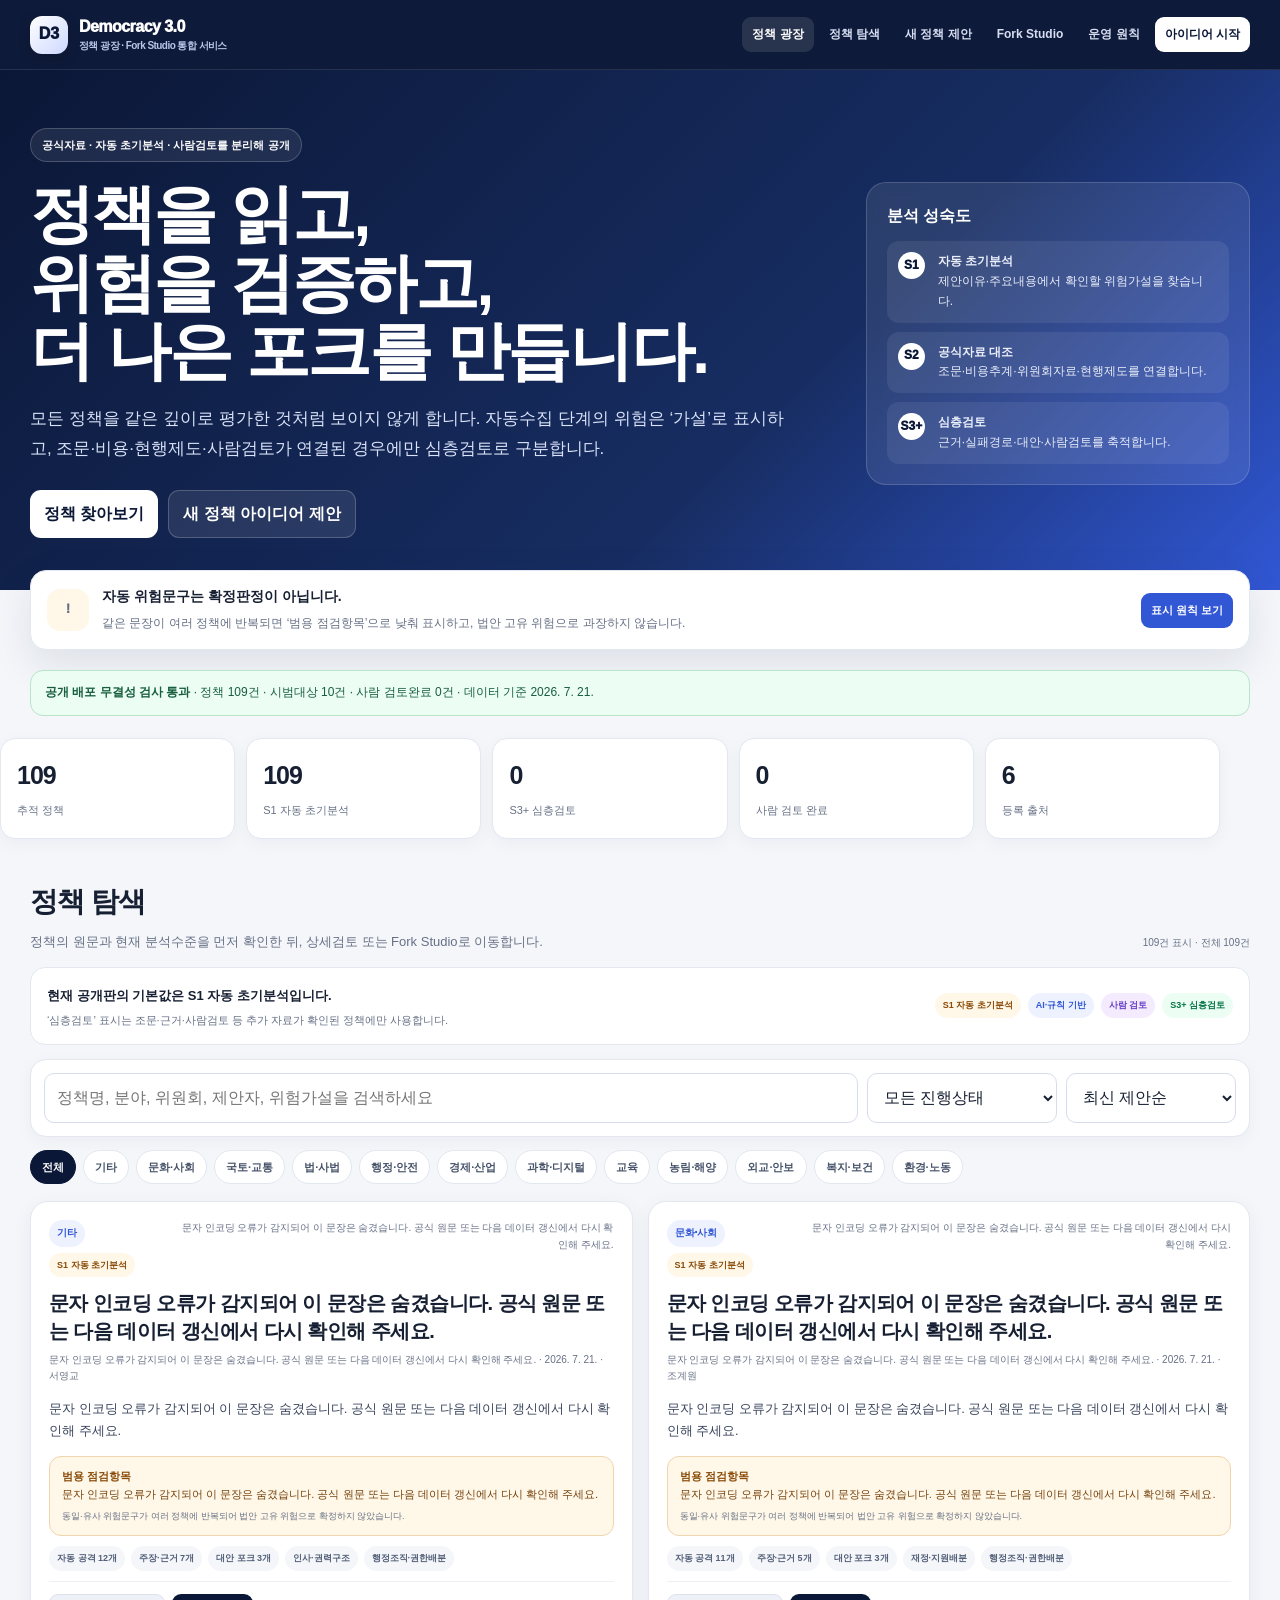
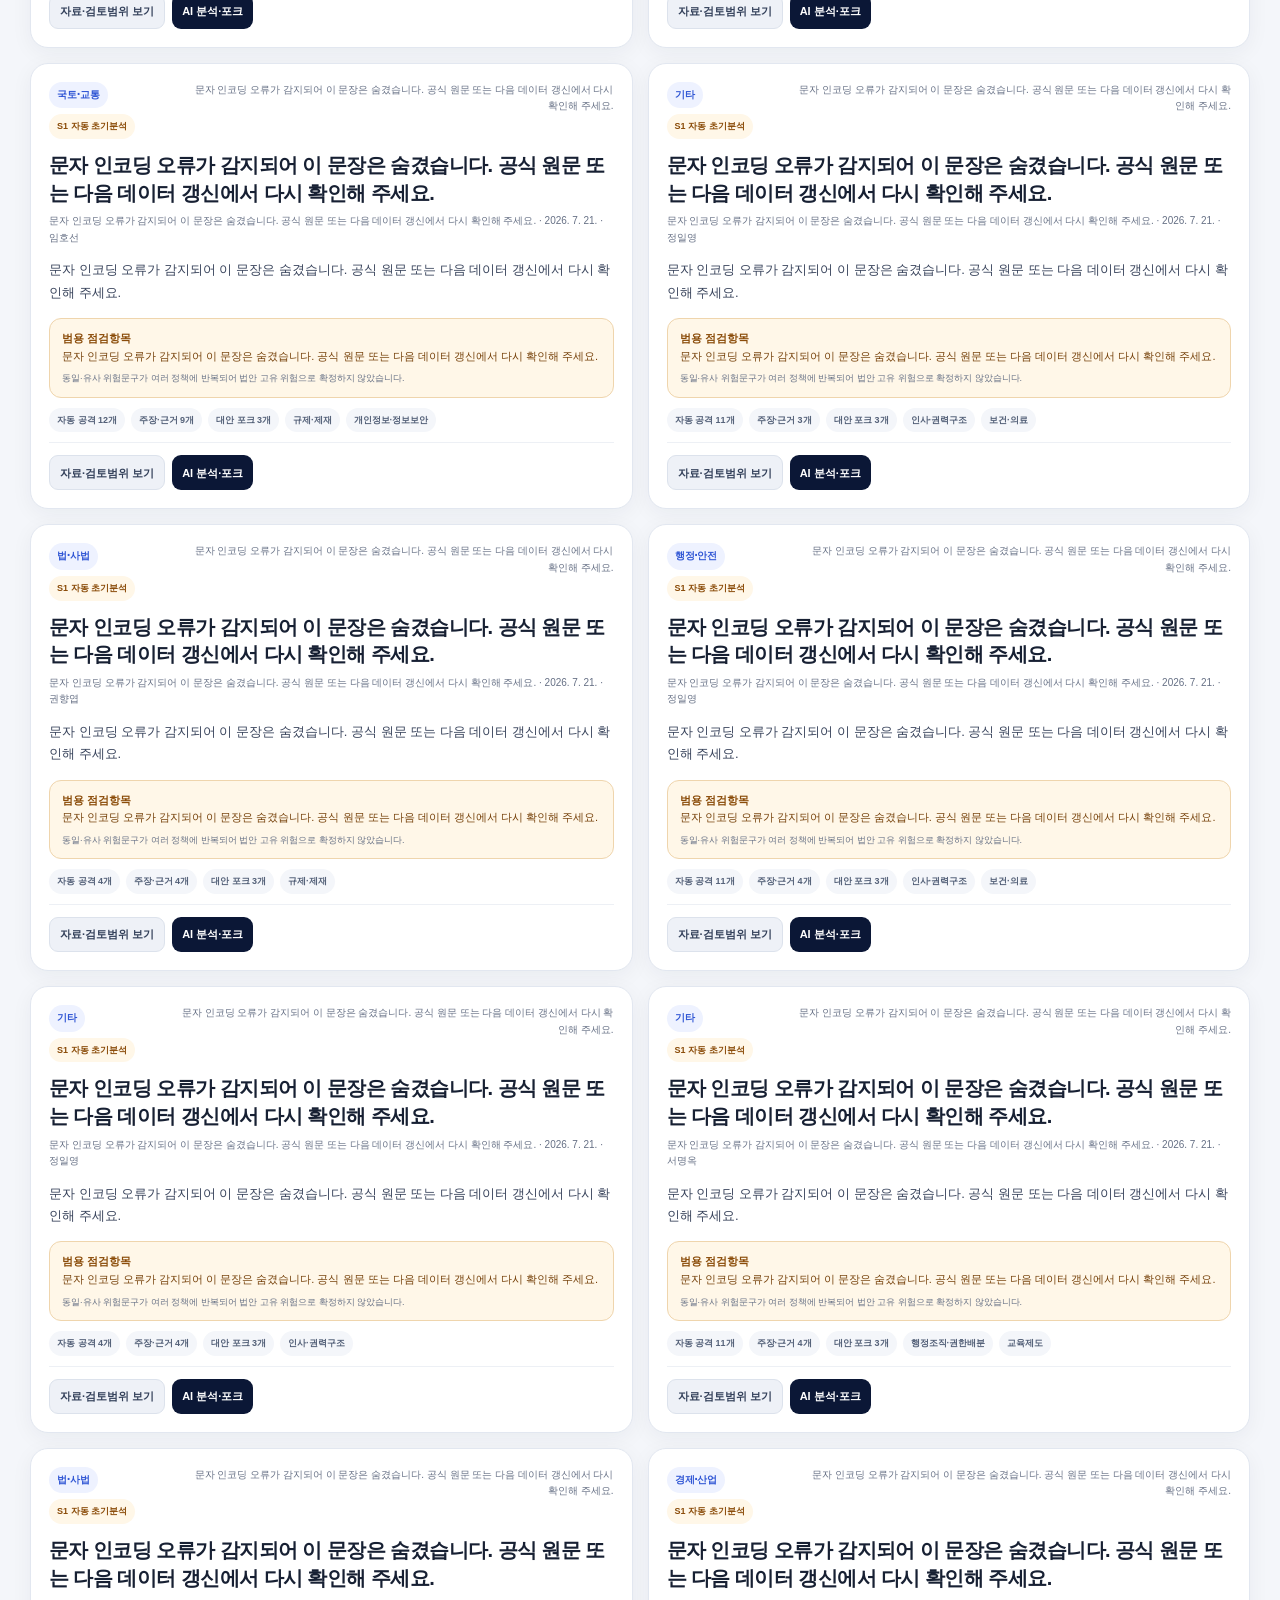
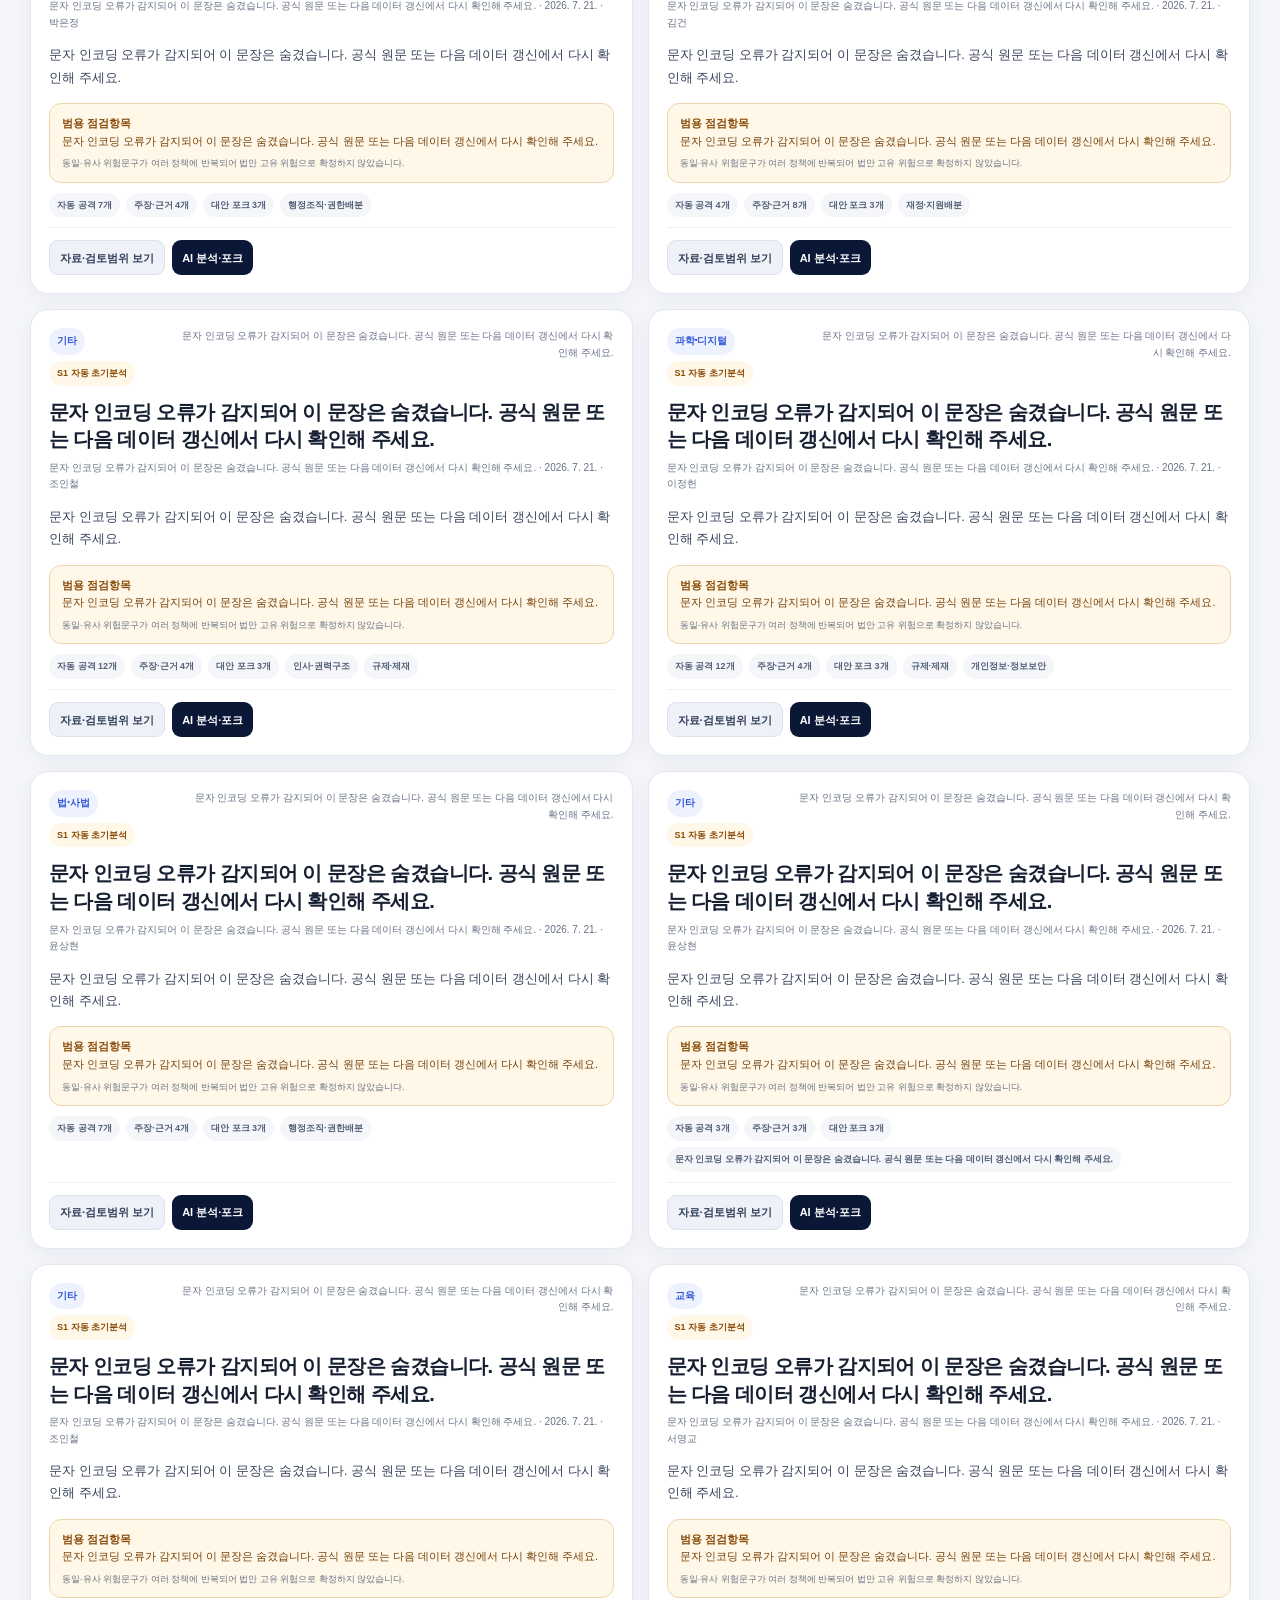
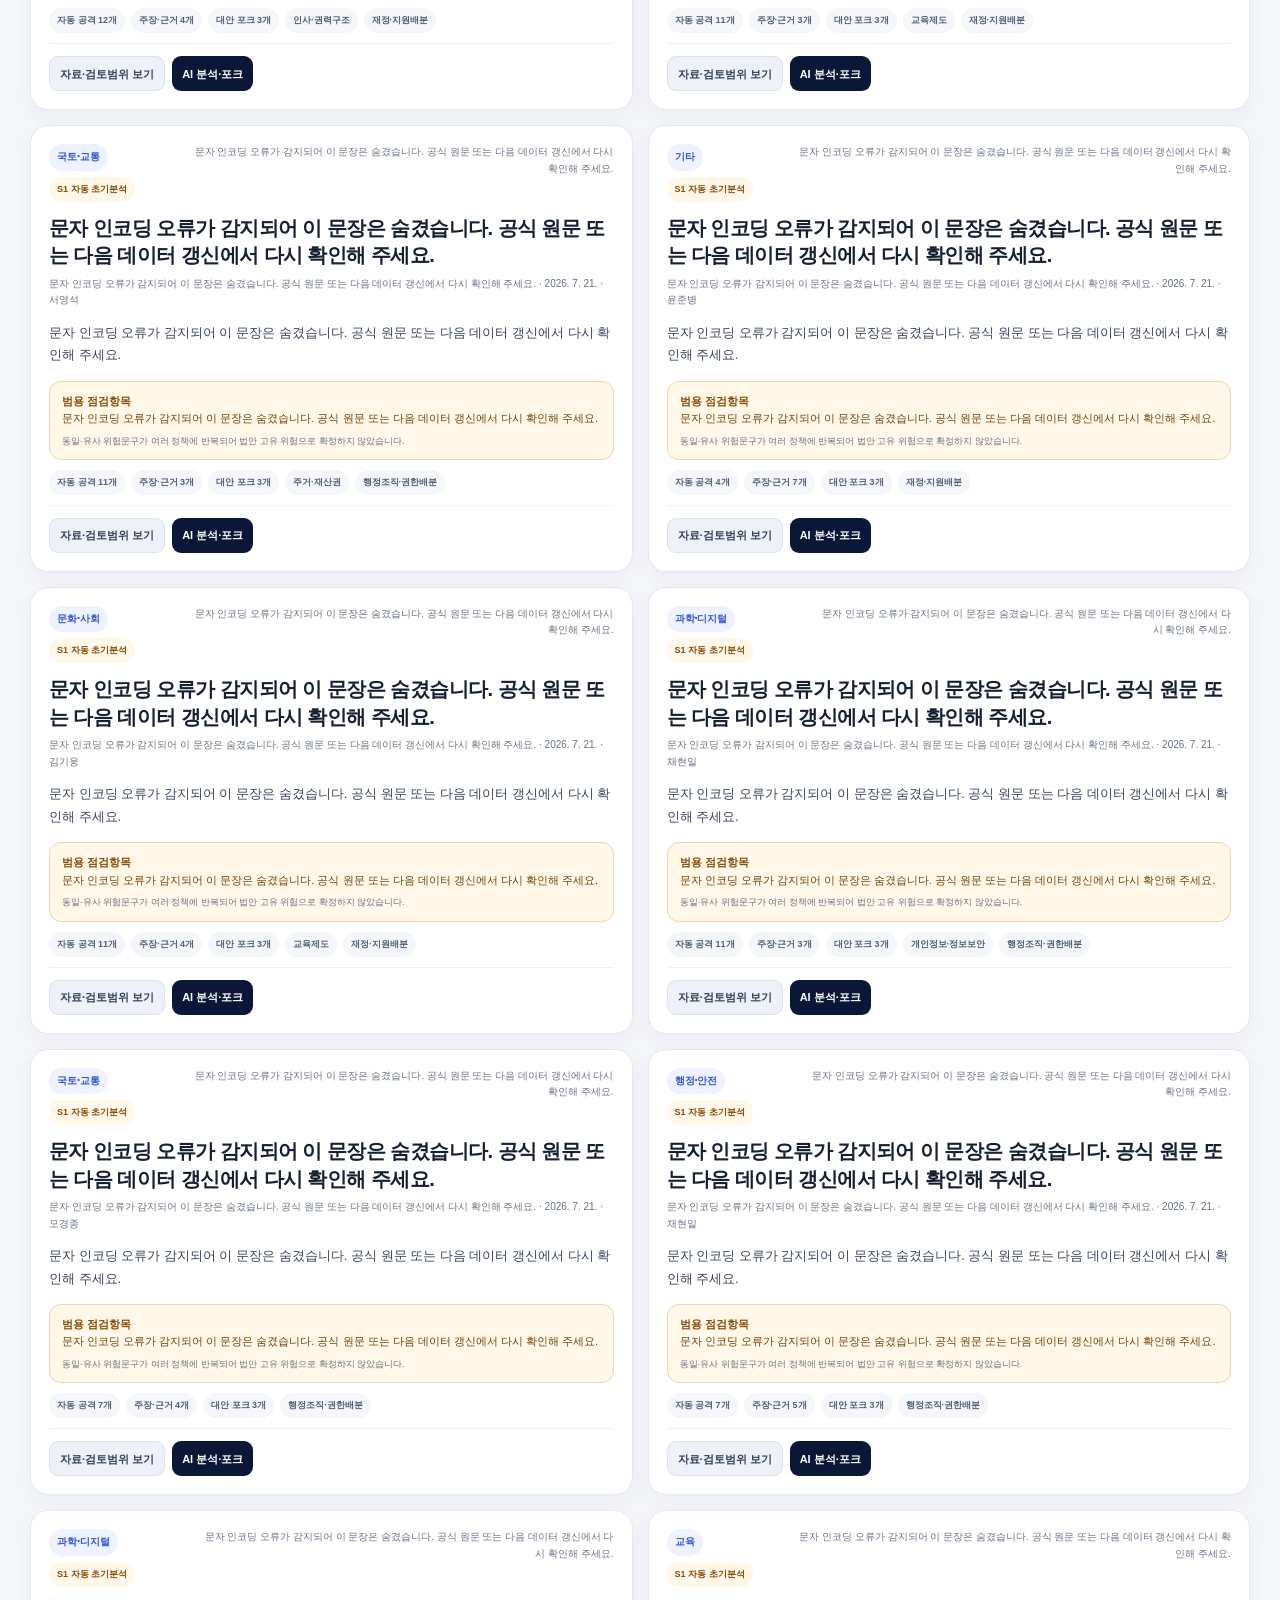
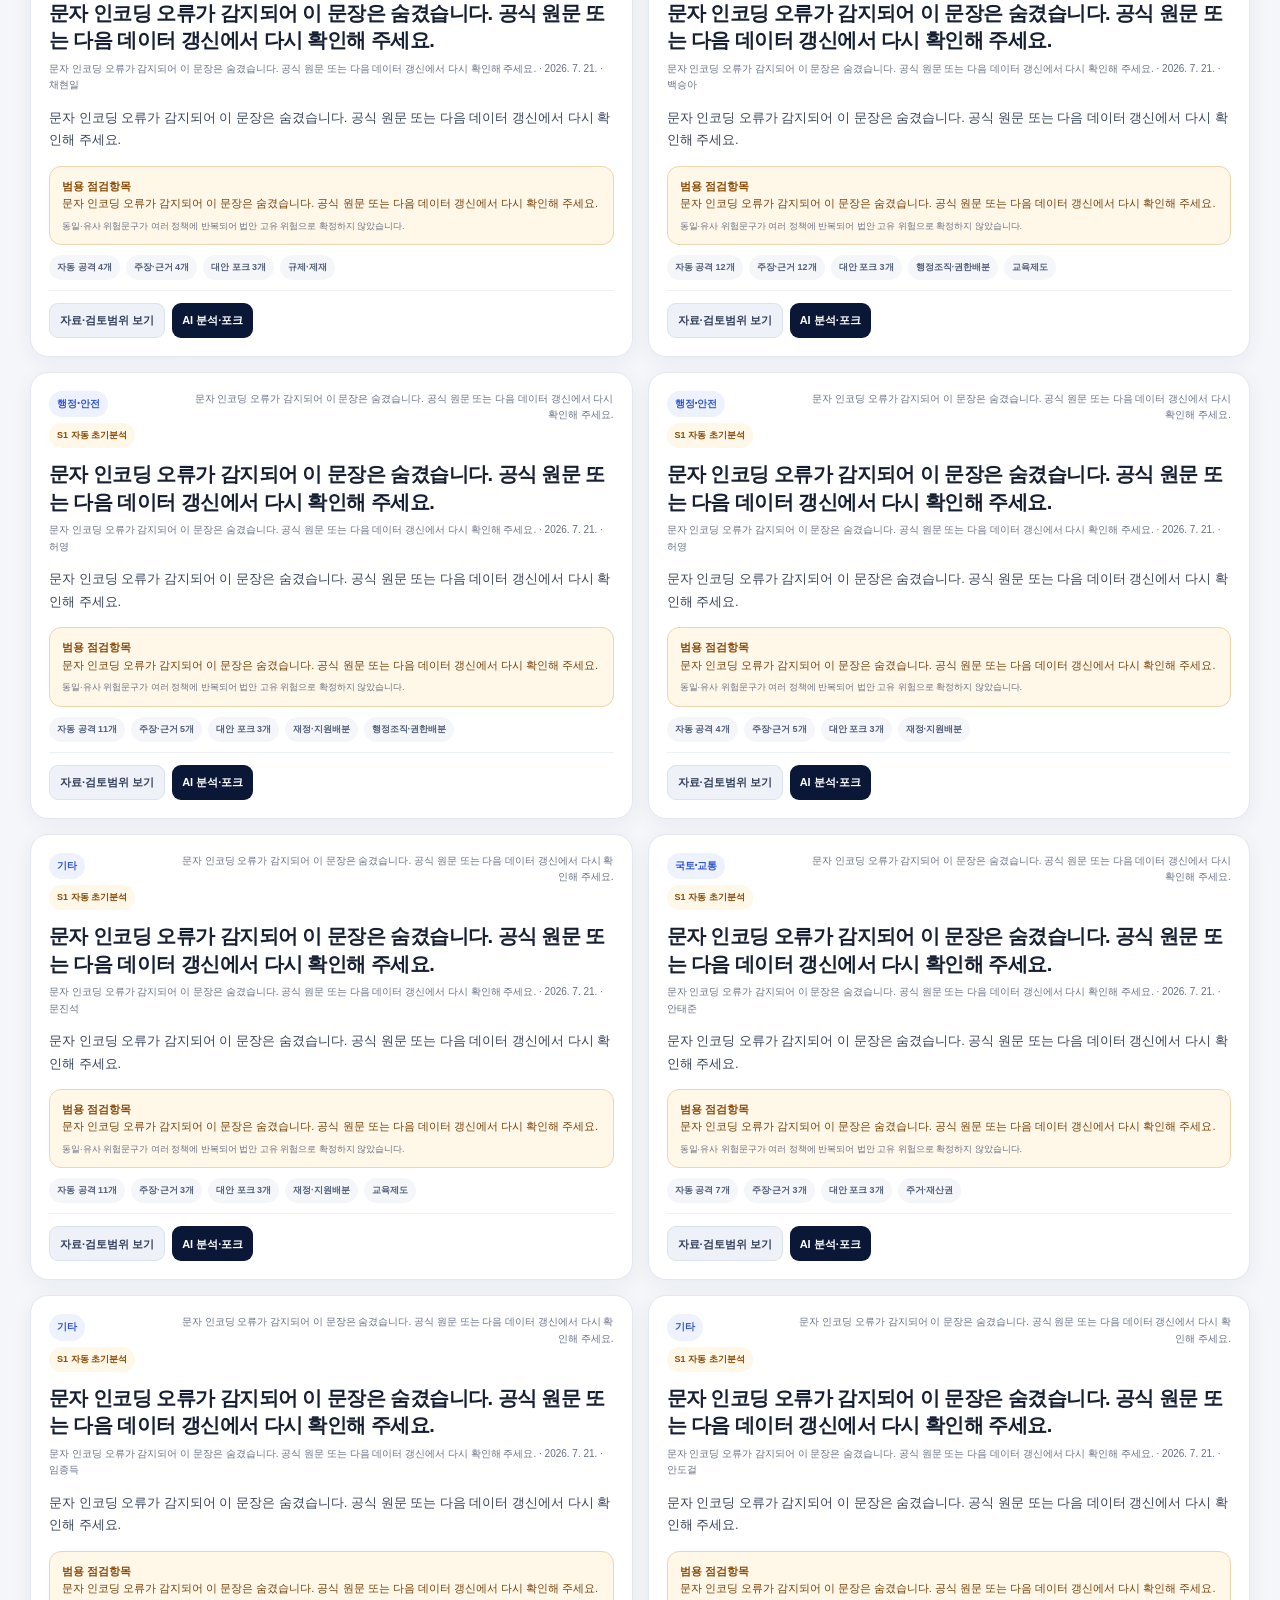
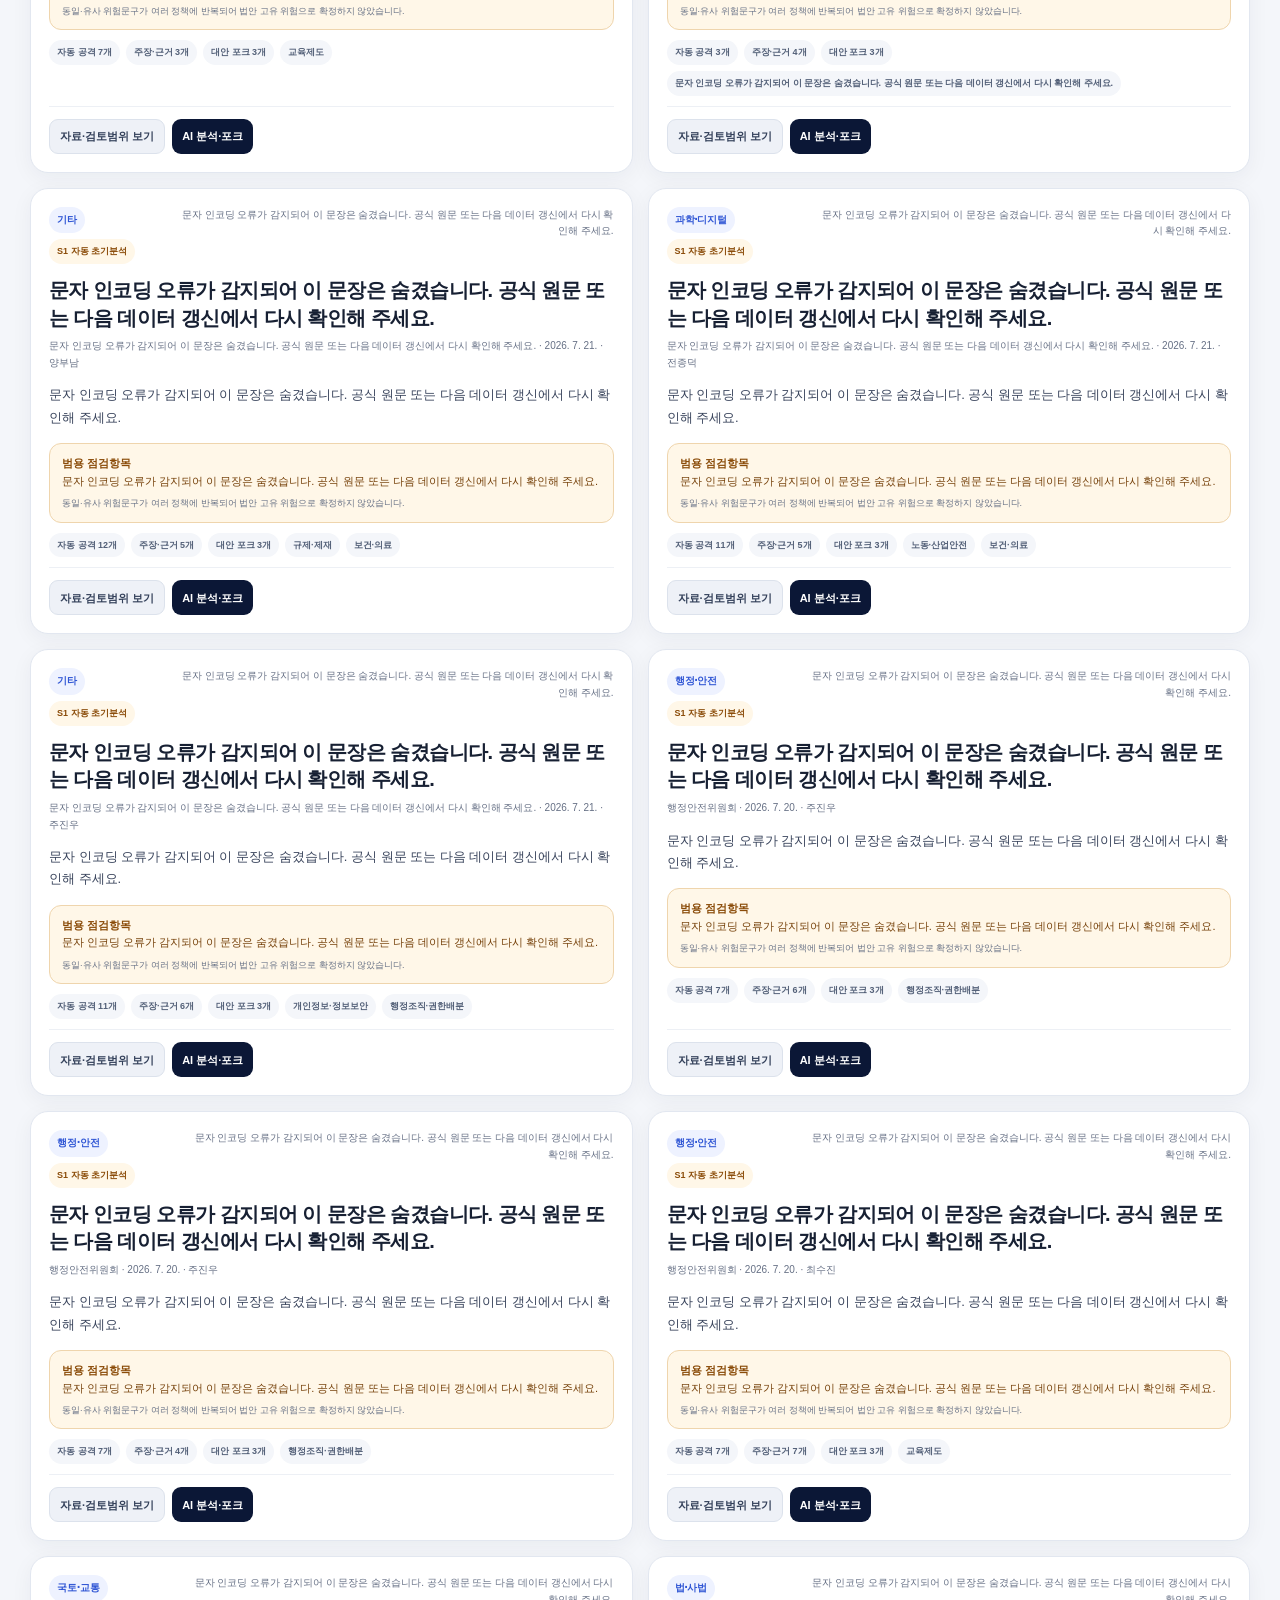
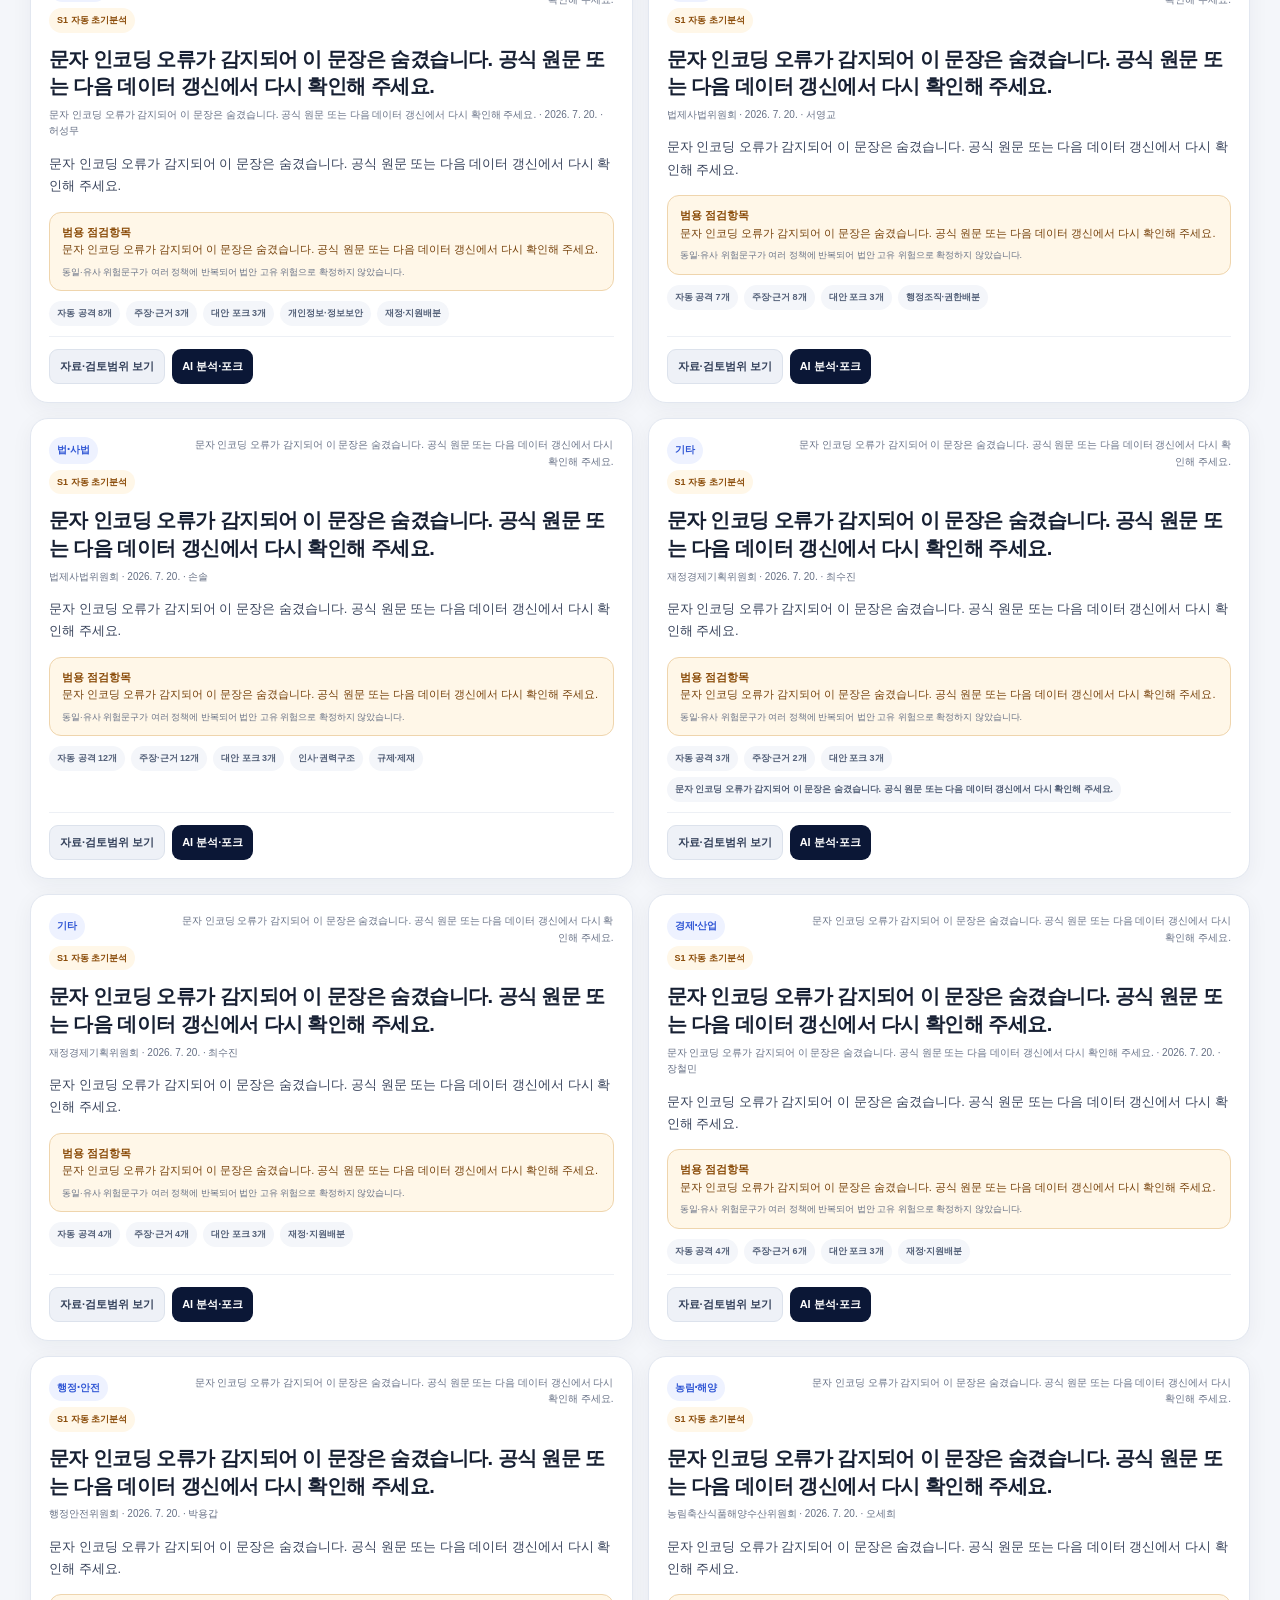
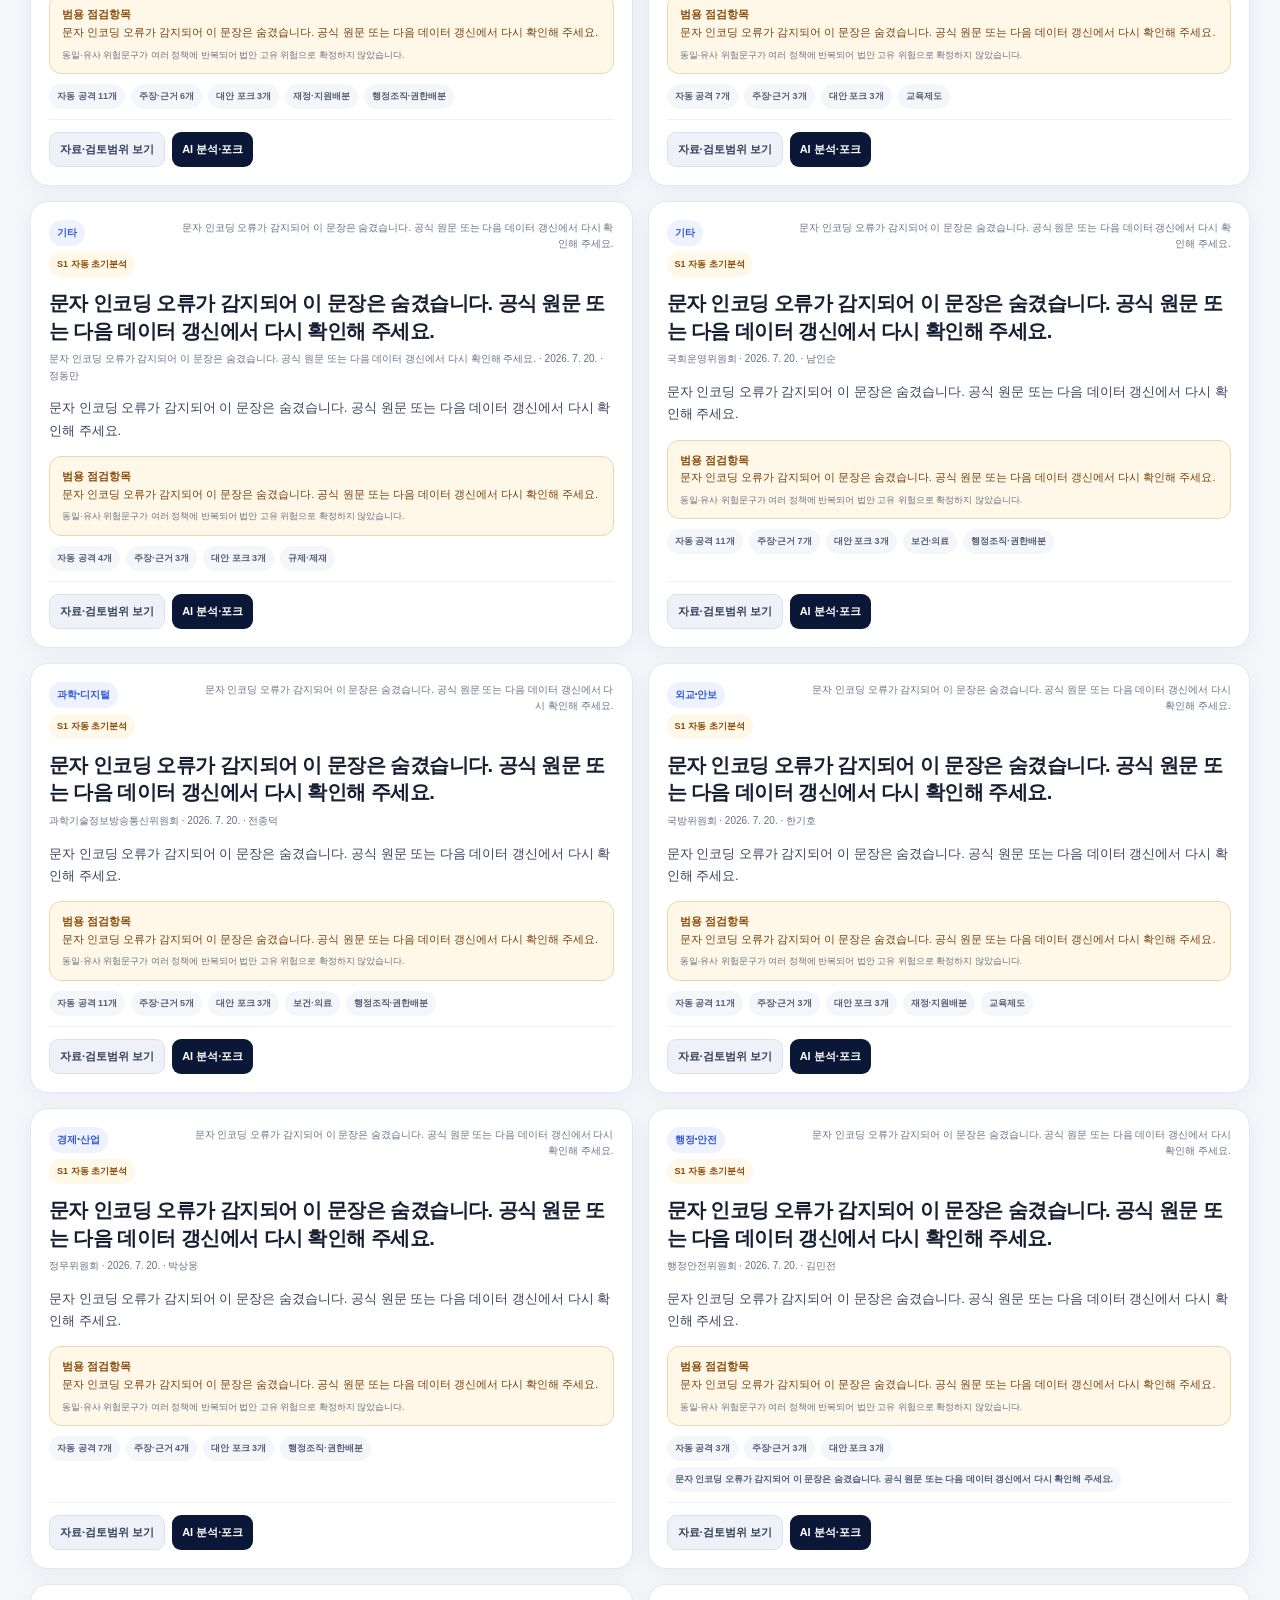
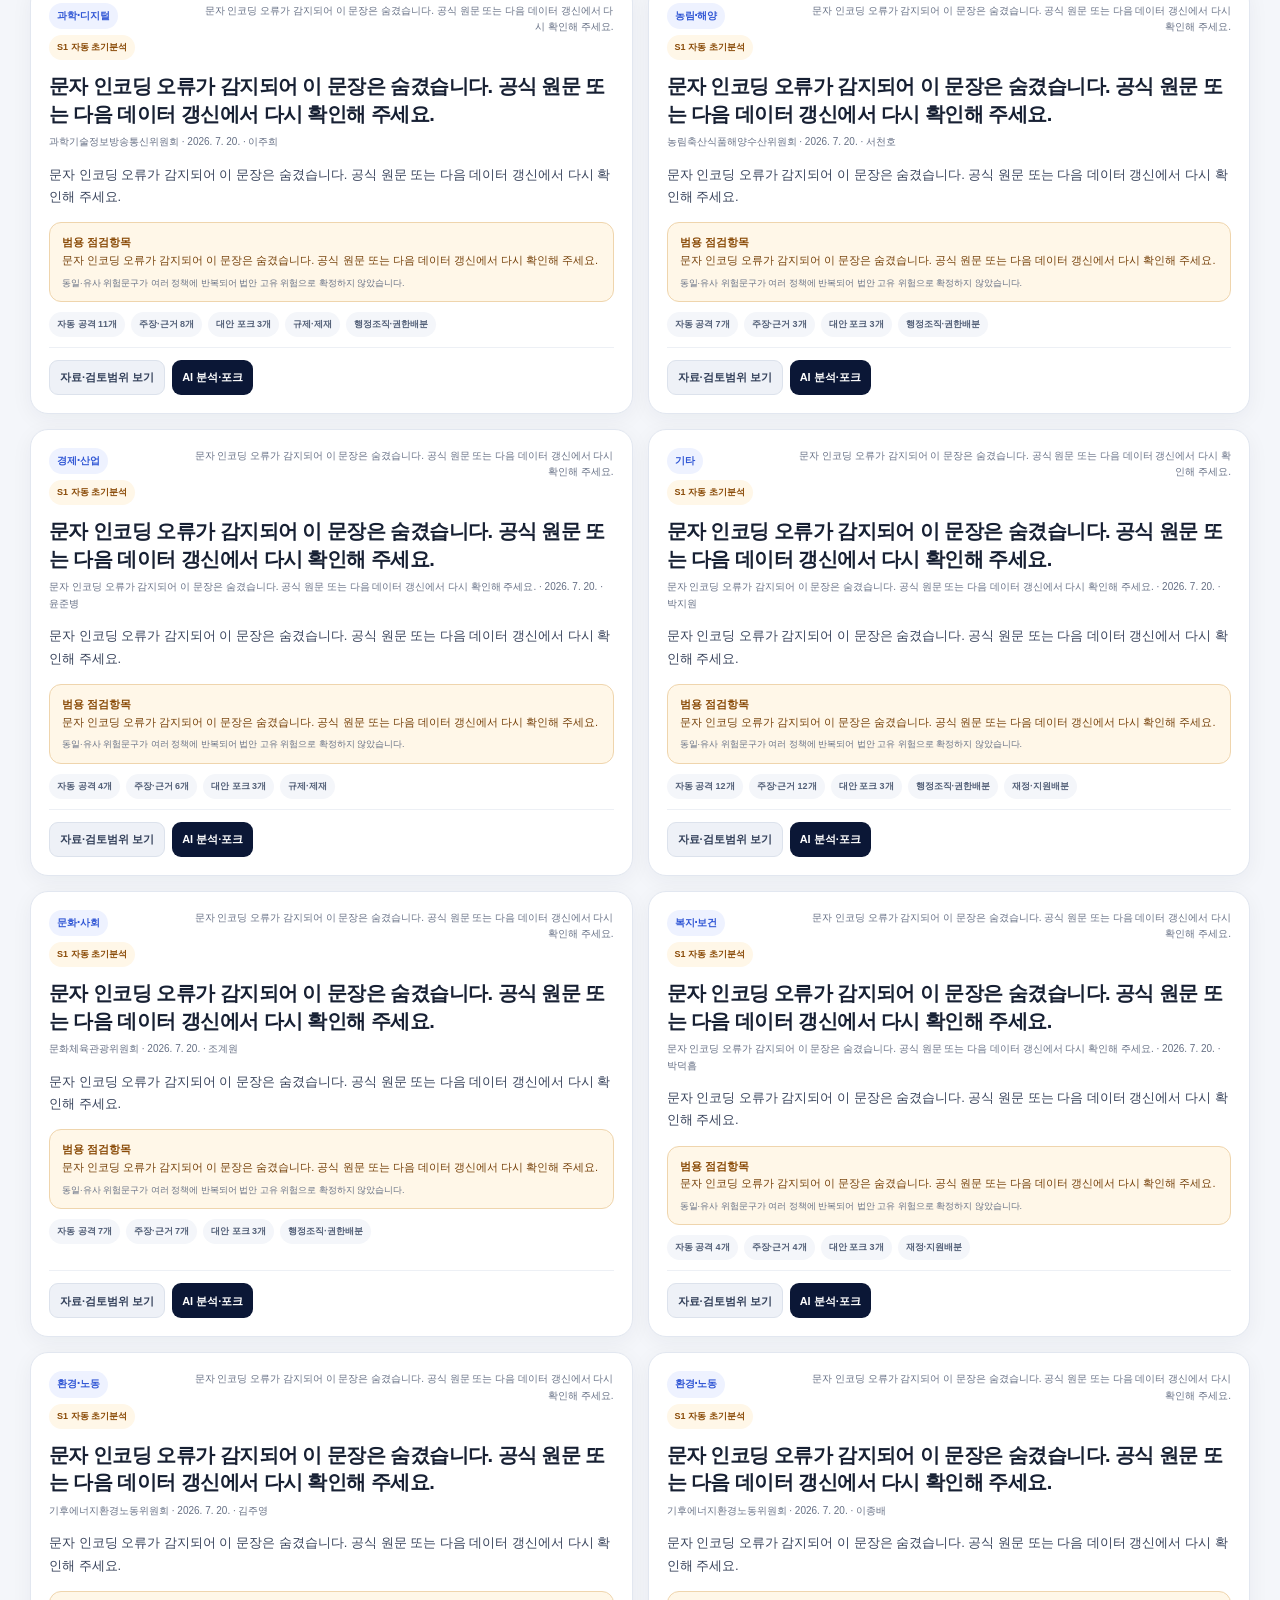
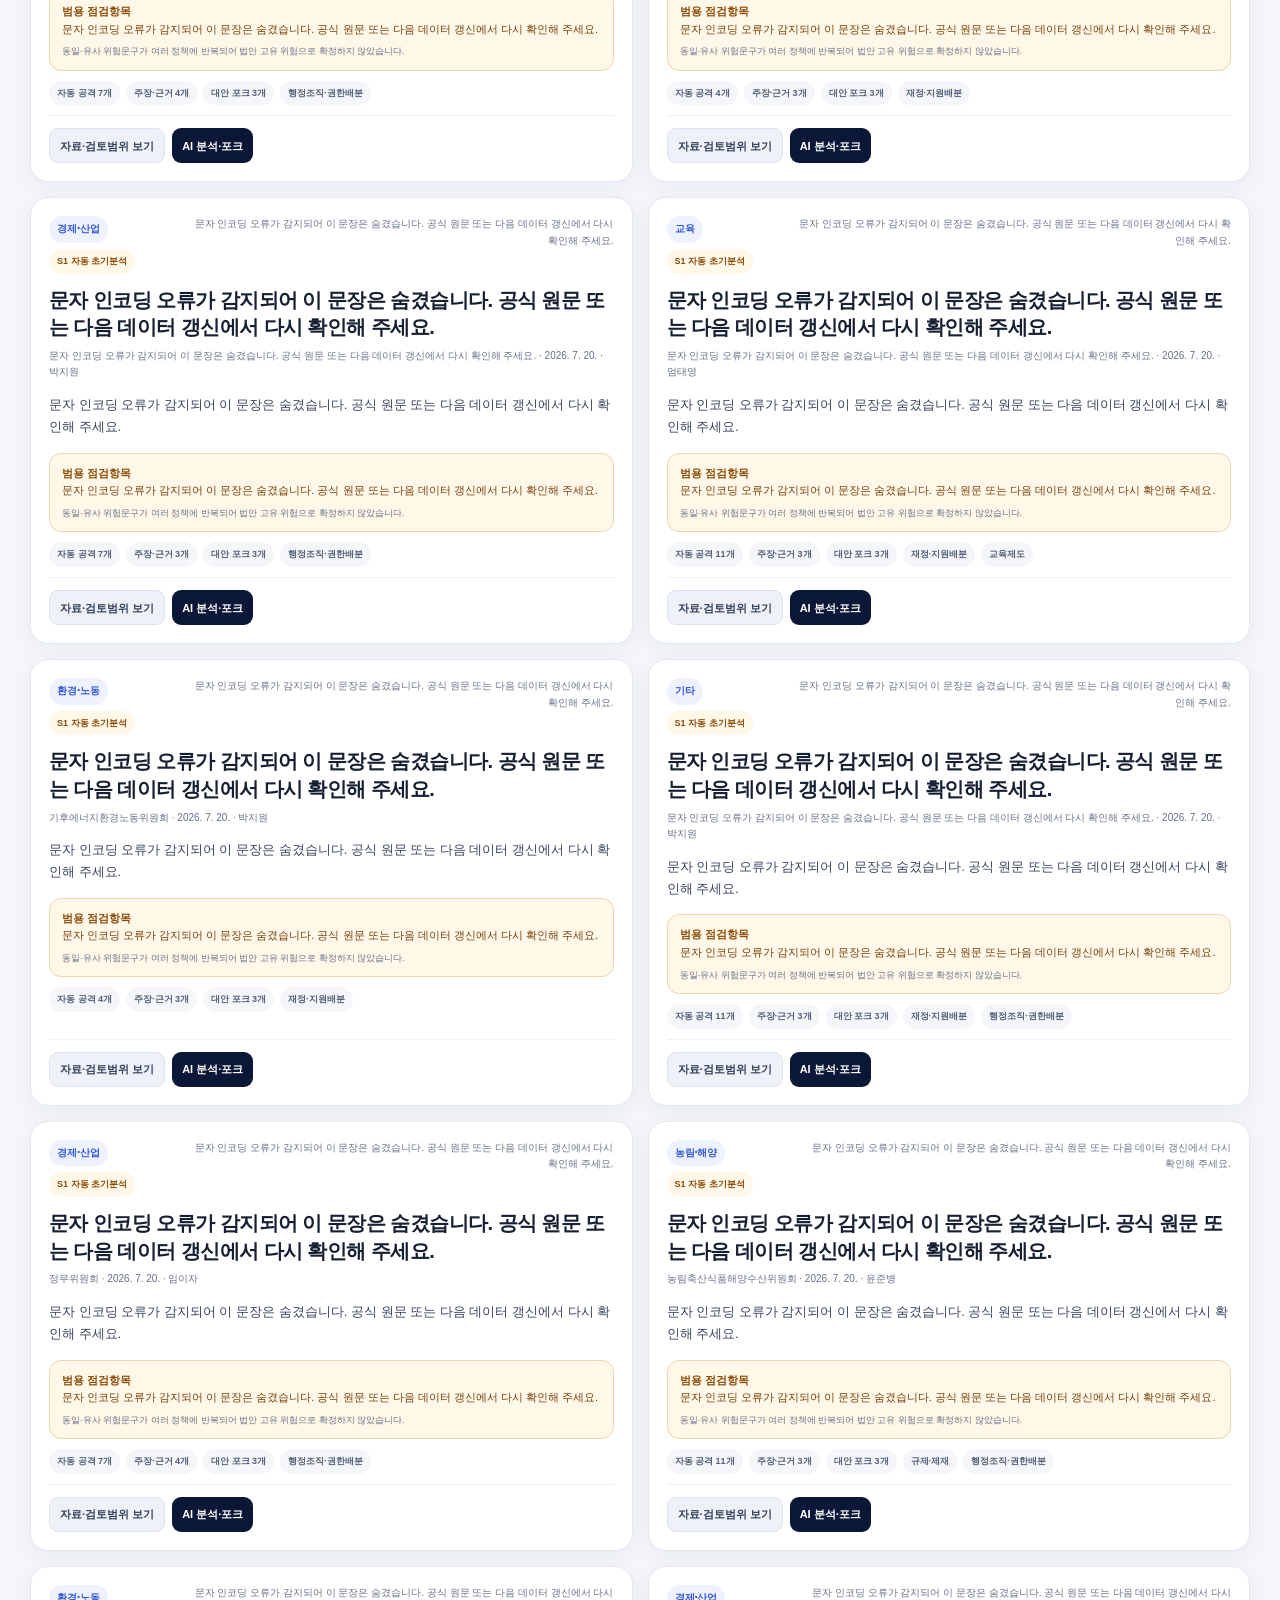
==== commit d8b78865: "Update index.html" ====
--- a/index.html
+++ b/index.html
@@ -5,22 +5,23 @@
   <meta name="viewport" content="width=device-width,initial-scale=1">
   <meta name="theme-color" content="#0b1736">
   <title>Democracy 3.0 · 정책 광장</title>
-  <meta name="description" content="국회 법안과 공공정책을 탐색하고, 근거·위험·대안을 확인한 뒤 D3 Fork Studio에서 분석과 포크를 이어가는 Democracy 3.0 통합 정책 플랫폼">
+  <meta name="description" content="국회 법안과 공공정책을 탐색하고, 공식자료·자동분석·사람검토를 구분하여 위험가설과 정책 포크를 확인하는 Democracy 3.0 정책 광장">
   <meta name="robots" content="index,follow">
   <meta property="og:title" content="Democracy 3.0 · 정책 광장">
-  <meta property="og:description" content="정책을 읽고, 검증하고, 더 나은 포크로 발전시키는 공개 정책 플랫폼">
+  <meta property="og:description" content="정책을 읽고, 근거 상태를 확인하고, 더 나은 포크로 발전시키는 공개 정책 플랫폼">
   <meta property="og:type" content="website">
   <meta property="og:url" content="https://edenabworld-architecture.github.io/democracy3-policy-fork/">
   <style>
     :root{
       --navy:#0b1736;--navy2:#172d62;--blue:#3157d5;--blue2:#6f89ee;
       --ink:#172033;--muted:#667085;--line:#e2e7f0;--bg:#f4f6fa;--card:#fff;
-      --soft:#eef2ff;--green:#087647;--greenbg:#ecfdf3;--amber:#9a4a08;
-      --amberbg:#fff7e8;--red:#b42318;--redbg:#fff2f0;--purple:#6941c6;
-      --shadow:0 14px 42px rgba(21,33,62,.10)
+      --soft:#eef2ff;--green:#087647;--greenbg:#ecfdf3;--amber:#8a4b08;
+      --amberbg:#fff7e8;--red:#a92b21;--redbg:#fff2f0;--purple:#6941c6;
+      --graybg:#f6f7fa;--shadow:0 14px 42px rgba(21,33,62,.10)
     }
-    *{box-sizing:border-box}html{scroll-behavior:smooth}
-    body{margin:0;background:var(--bg);color:var(--ink);font-family:Arial,"Noto Sans KR","Apple SD Gothic Neo",sans-serif;line-height:1.6}
+    *{box-sizing:border-box}
+    html{scroll-behavior:smooth}
+    body{margin:0;background:var(--bg);color:var(--ink);font-family:Arial,"Noto Sans KR","Apple SD Gothic Neo",sans-serif;line-height:1.65}
     button,input,select{font:inherit}button{cursor:pointer}a{color:inherit}
     .hidden{display:none!important}.container{width:min(1220px,calc(100% - 28px));margin:auto}
     .topbar{position:sticky;top:0;z-index:50;background:rgba(11,23,54,.985);color:#fff;border-bottom:1px solid rgba(255,255,255,.1)}
@@ -28,16 +29,15 @@
     .brand-link{display:flex;align-items:center;gap:11px;color:#fff;text-decoration:none;min-width:225px}
     .brand-mark{width:38px;height:38px;border-radius:12px;background:linear-gradient(135deg,#fff,#cdd8ff);color:var(--navy);display:grid;place-items:center;font-weight:1000;box-shadow:0 5px 14px rgba(0,0,0,.16)}
     .brand{font-weight:950;letter-spacing:-.55px;line-height:1.15}.brand small{display:block;color:#bac6e8;font-size:10px;margin-top:4px;font-weight:800}
-    .nav{display:flex;align-items:center;gap:5px}
-    .nav a{color:#d7def2;text-decoration:none;font-size:12px;font-weight:900;padding:8px 10px;border-radius:9px}
-    .nav a:hover,.nav a.active{background:rgba(255,255,255,.11);color:#fff}
-    .nav .nav-cta{background:#fff;color:var(--navy)}
+    .nav{display:flex;align-items:center;gap:5px}.nav a{color:#d7def2;text-decoration:none;font-size:12px;font-weight:900;padding:8px 10px;border-radius:9px}
+    .nav a:hover,.nav a.active{background:rgba(255,255,255,.11);color:#fff}.nav .nav-cta{background:#fff;color:var(--navy)}
     .mobile-menu{display:none;border:1px solid rgba(255,255,255,.2);background:rgba(255,255,255,.08);color:#fff;border-radius:9px;padding:8px 10px}
-    .hero{background:linear-gradient(135deg,#0b1736,#172d62 62%,#3157d5);color:#fff;padding:62px 0 55px}
+    .mobile-nav{display:none;background:#101f45;border-top:1px solid rgba(255,255,255,.1);padding:10px 14px}
+    .mobile-nav.open{display:grid}.mobile-nav a{color:#e3e8f7;text-decoration:none;padding:10px 4px;font-size:13px;font-weight:800}
+    .hero{background:linear-gradient(135deg,#0b1736,#172d62 62%,#3157d5);color:#fff;padding:58px 0 52px}
     .hero-grid{display:grid;grid-template-columns:minmax(0,1.35fr) minmax(320px,.65fr);gap:38px;align-items:center}
     .eyebrow{display:inline-flex;align-items:center;gap:8px;border:1px solid rgba(255,255,255,.19);background:rgba(255,255,255,.08);padding:7px 11px;border-radius:999px;font-size:11px;font-weight:900}
-    h1{font-size:clamp(37px,5.4vw,64px);line-height:1.07;letter-spacing:-2.4px;margin:18px 0}
-    .hero p{font-size:17px;line-height:1.78;color:#d9e2f8;max-width:760px;margin:0}
+    h1{font-size:clamp(37px,5.4vw,64px);line-height:1.07;letter-spacing:-2.4px;margin:18px 0}.hero p{font-size:17px;line-height:1.78;color:#d9e2f8;max-width:760px;margin:0}
     .hero-actions{display:flex;gap:10px;flex-wrap:wrap;margin-top:26px}
     .btn{border:0;border-radius:11px;min-height:42px;padding:10px 14px;font-weight:900;text-decoration:none;display:inline-flex;align-items:center;justify-content:center;gap:7px}
     .btn-primary{background:#fff;color:var(--navy)}.btn-ghost{background:rgba(255,255,255,.09);color:#fff;border:1px solid rgba(255,255,255,.2)}
@@ -47,9 +47,9 @@
     .hero-panel h2{font-size:16px;margin:0 0 12px}.service-flow{display:grid;gap:9px}
     .flow-row{display:grid;grid-template-columns:30px 1fr;gap:10px;align-items:flex-start;background:rgba(255,255,255,.075);border-radius:12px;padding:11px;font-size:12px;color:#ebeffb}
     .flow-num{width:27px;height:27px;border-radius:50%;background:#fff;color:var(--navy);display:grid;place-items:center;font-weight:950}
-    .unity-strip{margin-top:-20px}.unity-card{display:grid;grid-template-columns:auto 1fr auto;gap:13px;align-items:center;background:#fff;border:1px solid var(--line);border-radius:16px;padding:14px 16px;box-shadow:var(--shadow)}
-    .unity-icon{width:42px;height:42px;border-radius:13px;background:var(--soft);color:var(--blue);display:grid;place-items:center;font-weight:950}
-    .unity-card b{display:block;font-size:14px}.unity-card span{font-size:12px;color:var(--muted)}
+    .trust-strip{margin-top:-20px}.trust-card{display:grid;grid-template-columns:auto 1fr auto;gap:13px;align-items:center;background:#fff;border:1px solid var(--line);border-radius:16px;padding:14px 16px;box-shadow:var(--shadow)}
+    .trust-icon{width:42px;height:42px;border-radius:13px;background:var(--amberbg);color:var(--amber);display:grid;place-items:center;font-weight:950}
+    .trust-card b{display:block;font-size:14px}.trust-card span{font-size:12px;color:var(--muted)}
     .health-panel{margin-top:20px}.health-card{border-radius:13px;padding:12px 14px;border:1px solid #d8e0ec;background:#fff;font-size:12px;color:#526078}
     .health-card.good{background:var(--greenbg);border-color:#b9e4ca;color:#175e3d}.health-card.warn{background:var(--amberbg);border-color:#efd5ad;color:#754009}
     .stats{display:grid;grid-template-columns:repeat(5,1fr);gap:11px;margin:22px 0 5px}
@@ -57,53 +57,59 @@
     .stat strong{display:block;font-size:25px;letter-spacing:-1px}.stat span{font-size:11px;color:var(--muted)}
     .section{padding:35px 0}.section-head{display:flex;justify-content:space-between;align-items:flex-end;gap:20px;margin-bottom:15px}
     .section-head h2{font-size:28px;letter-spacing:-1px;margin:0}.section-head p{font-size:13px;color:var(--muted);margin:5px 0 0}
+    .scope-banner{display:grid;grid-template-columns:1fr auto;gap:18px;align-items:center;background:#fff;border:1px solid var(--line);border-radius:15px;padding:14px 16px;margin-bottom:14px}
+    .scope-banner b{font-size:13px}.scope-banner p{font-size:11px;color:var(--muted);margin:3px 0 0}.scope-legend{display:flex;gap:7px;flex-wrap:wrap;justify-content:flex-end}
     .controls{display:grid;grid-template-columns:minmax(0,1fr) 190px 170px;gap:9px;background:#fff;border:1px solid var(--line);border-radius:16px;padding:13px;box-shadow:0 5px 18px rgba(21,33,62,.04)}
     input,select{width:100%;border:1px solid #d6ddea;background:#fff;border-radius:10px;padding:11px 12px;color:var(--ink);outline:none}
     input:focus,select:focus{border-color:var(--blue);box-shadow:0 0 0 4px rgba(49,87,213,.08)}
-    .chips{display:flex;gap:7px;flex-wrap:wrap;margin:13px 0 17px}
-    .chip{border:1px solid var(--line);background:#fff;color:#47536a;border-radius:999px;padding:7px 11px;font-size:11px;font-weight:900}
+    .chips{display:flex;gap:7px;flex-wrap:wrap;margin:13px 0 17px}.chip{border:1px solid var(--line);background:#fff;color:#47536a;border-radius:999px;padding:7px 11px;font-size:11px;font-weight:900}
     .chip.active{background:var(--navy);color:#fff;border-color:var(--navy)}
+    .pill{display:inline-flex;align-items:center;border-radius:999px;padding:5px 8px;font-size:9px;font-weight:900}
+    .pill.s1{background:var(--amberbg);color:var(--amber)}.pill.deep{background:var(--greenbg);color:var(--green)}.pill.auto{background:var(--soft);color:var(--blue)}.pill.human{background:#f4ebff;color:var(--purple)}.pill.muted{background:#f1f3f6;color:#5d687d}
     .grid{display:grid;grid-template-columns:repeat(2,minmax(0,1fr));gap:15px}
-    .card{background:#fff;border:1px solid var(--line);border-radius:18px;padding:18px;box-shadow:0 5px 21px rgba(21,33,62,.05);display:flex;flex-direction:column;min-height:354px;transition:.18s}
+    .card{background:#fff;border:1px solid var(--line);border-radius:18px;padding:18px;box-shadow:0 5px 21px rgba(21,33,62,.05);display:flex;flex-direction:column;min-height:380px;transition:.18s}
     .card:hover{transform:translateY(-2px);box-shadow:var(--shadow);border-color:#cfd8ed}
-    .card-top{display:flex;justify-content:space-between;align-items:flex-start;gap:9px}.tag{display:inline-flex;background:var(--soft);color:var(--blue);font-size:10px;font-weight:950;padding:5px 8px;border-radius:999px}
+    .card-top{display:flex;justify-content:space-between;align-items:flex-start;gap:9px}.card-top-left{display:flex;gap:6px;flex-wrap:wrap}
+    .tag{display:inline-flex;background:var(--soft);color:var(--blue);font-size:10px;font-weight:950;padding:5px 8px;border-radius:999px}
     .status{font-size:10px;color:var(--muted);text-align:right}.card h3{font-size:20px;line-height:1.38;letter-spacing:-.55px;margin:13px 0 6px}
     .meta{font-size:10px;color:var(--muted)}.summary{font-size:13px;line-height:1.72;color:#39445c;margin:13px 0;display:-webkit-box;-webkit-line-clamp:4;-webkit-box-orient:vertical;overflow:hidden}
-    .risk-box{background:var(--redbg);border:1px solid #f1cfca;border-radius:12px;padding:10px 11px;margin-top:1px;font-size:11px;color:#713832;line-height:1.55}
-    .risk-box b{color:var(--red)}.metric-row{display:flex;gap:6px;flex-wrap:wrap;margin:10px 0}
-    .metric{display:inline-flex;border-radius:999px;padding:5px 8px;background:#f4f6fa;color:#536078;font-size:9px;font-weight:900}
+    .risk-box{background:var(--redbg);border:1px solid #f1cfca;border-radius:12px;padding:11px 12px;margin-top:1px;font-size:11px;color:#713832;line-height:1.6}
+    .risk-box b{color:var(--red)}.risk-box.generic{background:var(--amberbg);border-color:#efd5ad;color:#754009}.risk-box.generic b{color:var(--amber)}
+    .risk-note{display:block;color:var(--muted);font-size:9px;margin-top:6px}
+    .metric-row{display:flex;gap:6px;flex-wrap:wrap;margin:10px 0}.metric{display:inline-flex;border-radius:999px;padding:5px 8px;background:#f4f6fa;color:#536078;font-size:9px;font-weight:900}
     .card-actions{display:flex;gap:7px;flex-wrap:wrap;margin-top:auto;padding-top:12px;border-top:1px solid #edf0f5}
     .empty{grid-column:1/-1;padding:34px;text-align:center;background:#fff;border:1px dashed #cbd3df;border-radius:16px;color:var(--muted)}
     .pilot-grid{display:grid;grid-template-columns:repeat(3,1fr);gap:12px}.pilot-card{background:#fff;border:1px solid var(--line);border-radius:15px;padding:14px}
     .pilot-card b{font-size:13px;display:block}.pilot-card p{font-size:11px;color:var(--muted);margin:6px 0 0;line-height:1.55}
-    .method{background:#fff;border-top:1px solid var(--line);border-bottom:1px solid var(--line)}
-    .principles{display:grid;grid-template-columns:repeat(4,1fr);gap:11px}.principle{border:1px solid var(--line);border-radius:14px;padding:14px;background:#fbfcff}
-    .principle b{font-size:13px}.principle p{font-size:11px;color:var(--muted);line-height:1.6;margin:6px 0 0}
+    .method{background:#fff;border-top:1px solid var(--line);border-bottom:1px solid var(--line)}.principles{display:grid;grid-template-columns:repeat(4,1fr);gap:11px}
+    .principle{border:1px solid var(--line);border-radius:14px;padding:14px;background:#fbfcff}.principle b{font-size:13px}.principle p{font-size:11px;color:var(--muted);line-height:1.6;margin:6px 0 0}
     footer{background:var(--navy);color:#bac5e4;padding:31px 0;font-size:11px}.footer-grid{display:flex;justify-content:space-between;gap:20px;align-items:center}
-    dialog{width:min(980px,96vw);max-height:92vh;border:0;border-radius:21px;padding:0;box-shadow:0 25px 90px rgba(0,0,0,.3)}
+    dialog{width:min(1020px,96vw);max-height:92vh;border:0;border-radius:21px;padding:0;box-shadow:0 25px 90px rgba(0,0,0,.3)}
     dialog::backdrop{background:rgba(7,15,35,.64)}.modal{padding:23px}.modal-head{display:flex;justify-content:space-between;gap:15px}
     .modal h2{font-size:28px;line-height:1.33;letter-spacing:-1px;margin:11px 0 6px}.close{border:0;border-radius:9px;background:#eef1f7;padding:8px 11px;height:fit-content}
-    .modal-section{border-top:1px solid var(--line);padding-top:16px;margin-top:17px}.modal-section h3{font-size:17px;margin:0 0 10px}
-    .official-box,.analysis-box{border-radius:13px;padding:13px;line-height:1.72;font-size:12px;white-space:pre-wrap}
-    .official-box{background:#f7f9fc;border:1px solid var(--line)}.analysis-box{background:#f4f7ff;border:1px solid #dbe3ff}
+    .modal-section{border-top:1px solid var(--line);padding-top:17px;margin-top:18px}.modal-section h3{font-size:17px;margin:0 0 10px}
+    .section-note{font-size:11px;color:var(--muted);line-height:1.65;margin:-4px 0 11px}
+    .official-box,.analysis-box,.warning-box{border-radius:13px;padding:13px;line-height:1.72;font-size:12px;white-space:pre-wrap}
+    .official-box{background:#f7f9fc;border:1px solid var(--line)}.analysis-box{background:#f4f7ff;border:1px solid #dbe3ff}.warning-box{background:var(--amberbg);border:1px solid #efd5ad;color:#754009}
     .brief-grid,.detail-grid{display:grid;grid-template-columns:repeat(2,1fr);gap:9px}.brief,.detail-cell{border:1px solid var(--line);border-radius:12px;padding:11px;background:#fff;font-size:11px}
-    .brief b,.detail-cell b{display:block;color:var(--blue);font-size:10px;margin-bottom:4px}
-    .profile-row,.source-row{display:flex;gap:7px;flex-wrap:wrap}.profile{background:var(--soft);color:var(--blue);padding:5px 8px;border-radius:999px;font-size:9px;font-weight:900}
-    .list-stack{display:grid;gap:8px}.list-card{border:1px solid var(--line);border-radius:12px;padding:11px;background:#fff;font-size:11px;line-height:1.6}
-    .list-card.red{border-color:#efcbc6;background:var(--redbg)}.list-card.blue{border-color:#ccd8f7;background:#f8f9ff}.list-card.green{border-color:#bce4cb;background:var(--greenbg)}
-    .list-card b{display:block;margin-bottom:4px}.fork-card{border-left:4px solid var(--blue);border-radius:0 12px 12px 0;background:#f7f8ff;padding:12px;margin:8px 0}
-    .fork-card b{font-size:12px}.fork-card p{font-size:11px;margin:5px 0;color:#4e5970}
+    .brief b,.detail-cell b{display:block;color:var(--blue);font-size:10px;margin-bottom:4px}.profile-row,.source-row{display:flex;gap:7px;flex-wrap:wrap}
+    .profile{background:var(--soft);color:var(--blue);padding:5px 8px;border-radius:999px;font-size:9px;font-weight:900}
+    .list-stack{display:grid;gap:9px}.list-card{border:1px solid var(--line);border-radius:12px;padding:12px;background:#fff;font-size:11px;line-height:1.65}
+    .list-card.red{border-color:#efcbc6;background:var(--redbg)}.list-card.blue{border-color:#ccd8f7;background:#f8f9ff}.list-card.green{border-color:#bce4cb;background:var(--greenbg)}.list-card.amber{border-color:#efd5ad;background:var(--amberbg)}
+    .list-card b{display:block;margin-bottom:5px}.kv{display:grid;grid-template-columns:125px 1fr;gap:6px 11px;margin-top:8px}.kv dt{font-weight:900;color:#4b5670}.kv dd{margin:0}
+    .fork-card{border-left:4px solid var(--blue);border-radius:0 12px 12px 0;background:#f7f8ff;padding:12px;margin:8px 0}.fork-card b{font-size:12px}.fork-card p{font-size:11px;margin:5px 0;color:#4e5970}
+    .evidence-state{display:grid;grid-template-columns:repeat(3,1fr);gap:8px}.state-cell{border-radius:11px;padding:11px;background:var(--graybg);font-size:10px;line-height:1.55}.state-cell b{display:block;margin-bottom:4px}
     .modal-actions{position:sticky;bottom:-23px;margin:20px -23px -23px;padding:13px 23px;background:rgba(255,255,255,.96);border-top:1px solid var(--line);display:flex;gap:8px;flex-wrap:wrap;backdrop-filter:blur(8px)}
     .loading{padding:28px;text-align:center;color:var(--muted)}
     @media(max-width:900px){
       .hero-grid{grid-template-columns:1fr}.hero-panel{display:none}.stats{grid-template-columns:repeat(2,1fr)}.grid{grid-template-columns:1fr}
       .principles{grid-template-columns:repeat(2,1fr)}.pilot-grid{grid-template-columns:1fr}.nav{display:none}.mobile-menu{display:block}
-      .controls{grid-template-columns:1fr}.unity-card{grid-template-columns:auto 1fr}.unity-card .btn{display:none}
+      .controls{grid-template-columns:1fr}.trust-card{grid-template-columns:auto 1fr}.trust-card .btn{display:none}.scope-banner{grid-template-columns:1fr}.scope-legend{justify-content:flex-start}
     }
     @media(max-width:560px){
       .container{width:min(100% - 18px,1220px)}.hero{padding:43px 0}.hero h1{letter-spacing:-1.4px}.stats{grid-template-columns:1fr 1fr}
-      .principles,.brief-grid,.detail-grid{grid-template-columns:1fr}.section-head{align-items:flex-start;flex-direction:column}.card-actions .btn{flex:1}
-      .footer-grid{align-items:flex-start;flex-direction:column}
+      .principles,.brief-grid,.detail-grid,.evidence-state{grid-template-columns:1fr}.section-head{align-items:flex-start;flex-direction:column}.card-actions .btn{flex:1}
+      .footer-grid{align-items:flex-start;flex-direction:column}.kv{grid-template-columns:1fr}
     }
   </style>
 </head>
@@ -122,37 +128,40 @@
       <a href="#principles">운영 원칙</a>
       <a class="nav-cta" href="fork-studio-ai.html?mode=new">아이디어 시작</a>
     </nav>
-    <button class="mobile-menu" id="mobileMenu" aria-label="메뉴 열기">메뉴</button>
+    <button class="mobile-menu" id="mobileMenu" aria-label="메뉴 열기" aria-expanded="false">메뉴</button>
   </div>
+  <nav class="mobile-nav" id="mobileNav" aria-label="모바일 메뉴">
+    <a href="./">정책 광장</a><a href="#policies">정책 탐색</a><a href="fork-studio-ai.html?mode=new">새 정책 제안</a><a href="fork-studio-ai.html">Fork Studio</a><a href="#principles">운영 원칙</a>
+  </nav>
 </header>
 
 <section class="hero">
   <div class="container hero-grid">
     <div>
-      <span class="eyebrow">정책 탐색 · 근거상태 · 사전 취약성 검토 · 시민 포크</span>
-      <h1>정책을 읽는 곳에서,<br>고치고 검증하는 곳까지.</h1>
-      <p>정책 광장에서 법안과 공공정책을 찾고 원문·근거·위험을 확인한 뒤, 같은 서비스의 Fork Studio에서 원안을 분석하고 Fast-Fail과 복수 포크를 거쳐 더 나은 대안을 만듭니다.</p>
+      <span class="eyebrow">공식자료 · 자동 초기분석 · 사람검토를 분리해 공개</span>
+      <h1>정책을 읽고,<br>위험을 검증하고,<br>더 나은 포크를 만듭니다.</h1>
+      <p>모든 정책을 같은 깊이로 평가한 것처럼 보이지 않게 합니다. 자동수집 단계의 위험은 ‘가설’로 표시하고, 조문·비용·현행제도·사람검토가 연결된 경우에만 심층검토로 구분합니다.</p>
       <div class="hero-actions">
         <a class="btn btn-primary" href="#policies">정책 찾아보기</a>
         <a class="btn btn-ghost" href="fork-studio-ai.html?mode=new">새 정책 아이디어 제안</a>
       </div>
     </div>
-    <aside class="hero-panel" aria-label="통합 서비스 흐름">
-      <h2>하나의 정책 순환</h2>
+    <aside class="hero-panel" aria-label="분석 성숙도">
+      <h2>분석 성숙도</h2>
       <div class="service-flow">
-        <div class="flow-row"><span class="flow-num">1</span><span><b>정책 광장</b><br>정책·법안·근거·위험을 탐색합니다.</span></div>
-        <div class="flow-row"><span class="flow-num">2</span><span><b>Fork Studio</b><br>원안 분석, Fast-Fail, 복수 포크를 진행합니다.</span></div>
-        <div class="flow-row"><span class="flow-num">3</span><span><b>공개 환류</b><br>승인된 시민 초안을 원정책의 포크로 되돌립니다.</span></div>
+        <div class="flow-row"><span class="flow-num">S1</span><span><b>자동 초기분석</b><br>제안이유·주요내용에서 확인할 위험가설을 찾습니다.</span></div>
+        <div class="flow-row"><span class="flow-num">S2</span><span><b>공식자료 대조</b><br>조문·비용추계·위원회자료·현행제도를 연결합니다.</span></div>
+        <div class="flow-row"><span class="flow-num">S3+</span><span><b>심층검토</b><br>근거·실패경로·대안·사람검토를 축적합니다.</span></div>
       </div>
     </aside>
   </div>
 </section>
 
-<div class="container unity-strip">
-  <div class="unity-card">
-    <span class="unity-icon">↔</span>
-    <div><b>정책 광장과 Fork Studio는 하나의 Democracy 3.0입니다.</b><span>정책 ID와 출처를 그대로 이어받아 페이지가 이동하며, 원정책과 포크의 관계를 보존합니다.</span></div>
-    <a class="btn btn-blue btn-small" href="fork-studio-ai.html?mode=new">새 정책 시작</a>
+<div class="container trust-strip">
+  <div class="trust-card">
+    <span class="trust-icon">!</span>
+    <div><b>자동 위험문구는 확정판정이 아닙니다.</b><span>같은 문장이 여러 정책에 반복되면 ‘범용 점검항목’으로 낮춰 표시하고, 법안 고유 위험으로 과장하지 않습니다.</span></div>
+    <a class="btn btn-blue btn-small" href="#principles">표시 원칙 보기</a>
   </div>
 </div>
 
@@ -163,17 +172,20 @@
   <section class="section" id="policies">
     <div class="container">
       <div class="section-head">
-        <div><h2>정책 탐색</h2><p>현재 연결된 정책을 읽고, 상세보고서에서 바로 AI 분석·포크 작업으로 이동합니다.</p></div>
+        <div><h2>정책 탐색</h2><p>정책의 원문과 현재 분석수준을 먼저 확인한 뒤, 상세검토 또는 Fork Studio로 이동합니다.</p></div>
         <span id="resultCount" class="meta">불러오는 중</span>
       </div>
+      <div class="scope-banner">
+        <div><b>현재 공개판의 기본값은 S1 자동 초기분석입니다.</b><p>‘심층검토’ 표시는 조문·근거·사람검토 등 추가 자료가 확인된 정책에만 사용합니다.</p></div>
+        <div class="scope-legend"><span class="pill s1">S1 자동 초기분석</span><span class="pill auto">AI·규칙 기반</span><span class="pill human">사람 검토</span><span class="pill deep">S3+ 심층검토</span></div>
+      </div>
       <div class="controls">
-        <input id="search" type="search" placeholder="정책명, 분야, 위원회, 제안자, 위험을 검색하세요" aria-label="정책 검색">
-        <select id="statusFilter" aria-label="상태 필터">
-          <option value="">모든 진행상태</option>
-        </select>
+        <input id="search" type="search" placeholder="정책명, 분야, 위원회, 제안자, 위험가설을 검색하세요" aria-label="정책 검색">
+        <select id="statusFilter" aria-label="상태 필터"><option value="">모든 진행상태</option></select>
         <select id="sort" aria-label="정렬">
           <option value="recent">최신 제안순</option>
           <option value="title">정책명순</option>
+          <option value="maturity">검토 성숙도순</option>
           <option value="risk">위험정보 우선</option>
           <option value="fork">포크후보 우선</option>
         </select>
@@ -185,19 +197,19 @@
 
   <section class="section hidden" id="pilotSection">
     <div class="container">
-      <div class="section-head"><div><h2>시범 심층검토</h2><p>자동수집과 별도로 원문·주장·근거·포크를 깊게 대조하는 고정 검토창입니다.</p></div></div>
+      <div class="section-head"><div><h2>시범 심층검토 대상</h2><p>시범 대상이라는 사실과 실제 검토 완료 상태를 구분해 표시합니다.</p></div></div>
       <div class="pilot-grid" id="pilotGrid"></div>
     </div>
   </section>
 
   <section class="section method" id="principles">
     <div class="container">
-      <div class="section-head"><div><h2>운영 원칙</h2><p>AI의 설명과 공식자료, 시민 선택과 기관 검토를 섞지 않습니다.</p></div></div>
+      <div class="section-head"><div><h2>공개·표시 원칙</h2><p>강한 표현보다 분석의 범위와 한계를 정확히 보여주는 것을 우선합니다.</p></div></div>
       <div class="principles">
-        <article class="principle"><b>원문과 추론 분리</b><p>공식 원문·출처, 자동 구조화, AI 추론, 사람 검토를 서로 다른 상태로 표시합니다.</p></article>
-        <article class="principle"><b>후보 없음 ≠ 정책 없음</b><p>현재 연결자료에서 찾지 못한 결과를 제도 부재라고 단정하지 않습니다.</p></article>
-        <article class="principle"><b>사전 취약성 검토</b><p>비용·악용·집행·권리·안전·2차 효과·근거 부족을 승인 전에 원장으로 점검합니다.</p></article>
-        <article class="principle"><b>되돌릴 수 있는 포크</b><p>원정책과 변경점을 보존하고 최소수정·구조수정·단계실증 대안을 비교합니다.</p></article>
+        <article class="principle"><b>원문·자동분석·사람검토 분리</b><p>공식 원문과 AI·규칙 기반 가설, 운영자·전문가 검토를 같은 사실처럼 섞지 않습니다.</p></article>
+        <article class="principle"><b>위험가설과 확정판정 분리</b><p>S1에서는 ‘자동 초기 위험가설’로 표시하고, 근거가 연결된 경우에만 우선 위험으로 승격합니다.</p></article>
+        <article class="principle"><b>범용 위험의 과장 금지</b><p>여러 정책에 반복되는 문구는 범용 점검항목으로 분류하고 법안 고유 위험처럼 제시하지 않습니다.</p></article>
+        <article class="principle"><b>깨진 문장·내부 키 차단</b><p>영문 필드명, 원시 JSON, 인코딩 오류가 사용자 화면에 노출되지 않도록 표시 전에 정리합니다.</p></article>
       </div>
     </div>
   </section>
@@ -206,27 +218,171 @@
 <footer>
   <div class="container footer-grid">
     <span>Democracy 3.0 정책포크 · 통합 공개 시범판 · 창안 및 원안 설계: 박찬성</span>
-    <span>시민 검증 전 초안은 기관 채택·법률효력·전문가 검토를 의미하지 않습니다.</span>
+    <span>자동 초기분석은 법률효력·전문가 검토·기관 판단을 의미하지 않습니다.</span>
   </div>
 </footer>
 
-<dialog id="dialog" aria-label="정책 상세보고서">
-  <div class="modal" id="modal"></div>
-</dialog>
+<dialog id="dialog" aria-label="정책 상세보고서"><div class="modal" id="modal"></div></dialog>
 
 <script>
+"use strict";
 const STUDIO_URL="fork-studio-ai.html";
 let allBills=[],activeCategory="전체",indexData={},lifecycleData={policies:{},summary:{}},civicData={entries:[]},sourceRegistry={levels:[],sources:[]};
-const reportCache=new Map();
+const reportCache=new Map(),riskFrequency=new Map();
 const grid=document.getElementById("grid"),searchInput=document.getElementById("search"),statusFilter=document.getElementById("statusFilter"),sortSelect=document.getElementById("sort");
 const dialog=document.getElementById("dialog"),modal=document.getElementById("modal");
 
+const LABELS={
+  what_changes:"무엇이 달라지나",who_affected:"누가 영향받나",why_now:"왜 지금인가",largest_risk:"자동 초기 위험가설",citizen_question:"시민이 확인할 질문",
+  title:"제목",label:"항목",body:"내용",description:"설명",claim:"주장",attack:"공격 지점",risk:"위험",change:"변경안",finding:"검토 결과",
+  severity:"심각도",likelihood:"발생 가능성",confidence:"확신도",status:"검토 상태",mechanism:"발생 기제",failure_path:"실패 경로",
+  actor:"행위자",actors:"관련 행위자",trigger:"발생 조건",trigger_conditions:"발생 조건",impact:"영향",direct_damage:"직접 피해",
+  secondary_effects:"2차 효과",mitigation:"보완책",mitigations:"보완책",residual_risk:"보완 후 잔여위험",pass_condition:"통과 조건",
+  evidence:"근거",evidence_state:"근거 상태",source:"출처",sources:"출처",assumption:"핵심 가정",assumptions:"핵심 가정",
+  target:"정책 대상",instrument:"정책 수단",implementer:"집행 주체",cost:"비용·재정",rights:"권리·형평",measurement:"측정 지표",
+  open:"미검토",answered:"답변됨",conditional:"조건부",passed:"통과",blocked:"차단",accepted:"위험 수용",
+  high:"높음",medium:"중간",low:"낮음",critical:"매우 높음",unknown:"확인 필요",unverified:"미검증",verified:"검증됨",
+  automatic:"자동분석",human_reviewed:"사람 검토 완료",not_reviewed:"사람 검토 전",keep:"유지",modify:"수정",remove:"삭제",add:"추가"
+};
+const PHRASES=[
+  [/\bhigh\b/gi,"높음"],[/\bmedium\b/gi,"중간"],[/\blow\b/gi,"낮음"],[/\bcritical\b/gi,"매우 높음"],
+  [/\bopen\b/gi,"미검토"],[/\bpassed\b/gi,"통과"],[/\bconditional\b/gi,"조건부"],[/\bblocked\b/gi,"차단"],
+  [/\bunverified\b/gi,"미검증"],[/\bverified\b/gi,"검증됨"],[/\bunknown\b/gi,"확인 필요"],
+  [/\bred[\s-]?team\b/gi,"사전 취약성 검토"],[/\bfast[\s-]?fail\b/gi,"조기 실패검증"],[/\bpolicy\b/gi,"정책"],
+  [/\bprimary\b/gi,"주요"],[/\bsecondary\b/gi,"보조"],[/\bautomatic\b/gi,"자동분석"],[/\bhuman review\b/gi,"사람 검토"]
+];
 const esc=(value="")=>String(value??"").replace(/[&<>"']/g,m=>({"&":"&amp;","<":"&lt;",">":"&gt;",'"':"&quot;","'":"&#039;"}[m]));
 const arr=value=>Array.isArray(value)?value:[];
+const obj=value=>value&&typeof value==="object"&&!Array.isArray(value)?value:{};
 const text=(...values)=>values.find(v=>typeof v==="string"&&v.trim())||"";
 const cleanUrl=value=>/^https?:\/\//.test(String(value||""))?String(value):"";
 const safeDate=value=>{const d=new Date(value);return Number.isNaN(d.getTime())?String(value||"확인 필요"):d.toLocaleDateString("ko-KR")};
 const studioLink=(id,from="square")=>`${STUDIO_URL}?mode=existing&policy_id=${encodeURIComponent(id)}&from=${encodeURIComponent(from)}&return=${encodeURIComponent(`./#bill=${id}`)}`;
+const fieldLabel=key=>LABELS[key]||String(key||"").replace(/_/g," ").replace(/\b\w/g,m=>m.toUpperCase());
+
+function hasMojibake(value){
+  const s=String(value||"");
+  return / |Ã.|Â.|â€|â€™|ì[\x80-\xBF]|ë[\x80-\xBF]|ðŸ/.test(s)
+}
+function looksRawJson(value){
+  const s=String(value||"").trim();
+  return (/^[\[{]/.test(s)&&/[\]}]$/.test(s))||/"(?:severity|likelihood|failure_path|red_team|largest_risk)"\s*:/.test(s)
+}
+function englishHeavy(value){
+  const s=String(value||"").replace(/https?:\/\/\S+/g,"");
+  const ko=(s.match(/[가-힣]/g)||[]).length, en=(s.match(/[A-Za-z]/g)||[]).length;
+  return en>45&&ko<8&&en>ko*4
+}
+function normalizeText(value,{analysis=false,fallback="표시할 내용을 준비 중입니다."}={}){
+  if(value===null||value===undefined)return fallback;
+  if(typeof value!=="string")return String(value);
+  let s=value.normalize("NFKC").replace(/\r\n?/g,"\n").replace(/\u0000/g,"").trim();
+  if(!s)return fallback;
+  if(hasMojibake(s))return "문자 인코딩 오류가 감지되어 이 문장은 숨겼습니다. 공식 원문 또는 다음 데이터 갱신에서 다시 확인해 주세요.";
+  if(looksRawJson(s)){
+    try{
+      const parsed=JSON.parse(s);
+      return summarizeObject(parsed)||fallback
+    }catch(error){
+      return "내부 데이터 형식이 그대로 노출되어 표시를 중단했습니다."
+    }
+  }
+  for(const [pattern,replacement] of PHRASES)s=s.replace(pattern,replacement);
+  s=s.replace(/\b(?:red_team|largest_risk|failure_path|evidence_state|trigger_conditions|residual_risk)\b/gi,m=>LABELS[m.toLowerCase()]||m);
+  s=s.replace(/[ \t]{2,}/g," ").replace(/\n{3,}/g,"\n\n").trim();
+  if(analysis&&englishHeavy(s))return "자동분석 문구가 한국어로 정리되지 않아 공개 표시를 보류했습니다. 공식자료를 확인하거나 재분석이 필요합니다.";
+  return s||fallback
+}
+function summarizeObject(value){
+  if(Array.isArray(value))return value.map(v=>typeof v==="string"?normalizeText(v,{analysis:true}):summarizeObject(v)).filter(Boolean).join(" · ");
+  if(!value||typeof value!=="object")return normalizeText(value,{analysis:true});
+  return Object.entries(value).slice(0,6).map(([k,v])=>`${fieldLabel(k)}: ${Array.isArray(v)?v.map(x=>normalizeText(x,{analysis:true})).join(", "):normalizeText(v,{analysis:true})}`).join(" / ")
+}
+function normalizeRisk(value){
+  return normalizeText(value,{analysis:true,fallback:""}).toLowerCase().replace(/[^\p{L}\p{N}]+/gu," ").replace(/\s+/g," ").trim()
+}
+function maturityOf(bill){
+  const raw=text(bill.maturity_level,bill.analysis_level,bill.review_level,bill.stage,bill.status).toUpperCase();
+  const match=raw.match(/\bS([0-8])\b/);let level=match?Number(match[1]):1;
+  const verified=Number(bill.verified_claim_count||bill.verified_claims||0);
+  const human=Number(bill.human_reviewed||bill.operator_reviewed||bill.expert_reviewed||0);
+  if(human>0)level=Math.max(level,4);else if(verified>0)level=Math.max(level,3);
+  return Math.min(8,Math.max(0,level))
+}
+function maturityLabel(level){
+  return ["S0 원문수집","S1 자동 초기분석","S2 공식자료 대조","S3 근거 심층검토","S4 운영자 검토","S5 전문가 검토","S6 경쟁 포크","S7 시민 공개검토","S8 시행 검증"][level]||"분석단계 확인 필요"
+}
+function riskLabel(bill){
+  const level=maturityOf(bill);
+  return level>=3?"우선 검토 위험":"자동 초기 위험가설"
+}
+function isGenericRisk(bill){
+  const key=normalizeRisk(bill.largest_risk||"");
+  return key&&Number(riskFrequency.get(key)||0)>=3
+}
+function evidenceStatus(bill){
+  const level=maturityOf(bill);
+  return {
+    official:bill.official?"연결됨":"확인 필요",
+    clauses:level>=2?"대조 표시":"미대조",
+    independent:level>=3?"일부 연결":"미연결",
+    human:level>=4?"검토 기록 있음":"사람 검토 전"
+  }
+}
+function valueToHtml(value,type="blue"){
+  if(value===null||value===undefined||value==="")return "";
+  if(typeof value==="string"||typeof value==="number"||typeof value==="boolean")return `<div class="list-card ${type}">${esc(normalizeText(value,{analysis:true}))}</div>`;
+  if(Array.isArray(value))return value.map(v=>valueToHtml(v,type)).join("");
+  return objectCard(value,type)
+}
+function objectCard(item,type="blue"){
+  const data=obj(item),title=text(data.title,data.label,data.name,data.risk_title,data.attack_title,data.id,"검토 항목");
+  const body=text(data.body,data.description,data.claim,data.attack,data.risk,data.change,data.finding,data.summary,data.detail,data.failure_path);
+  const reserved=new Set(["title","label","name","risk_title","attack_title","id","body","description","claim","attack","risk","change","finding","summary","detail"]);
+  const rows=Object.entries(data).filter(([k,v])=>!reserved.has(k)&&v!==null&&v!==""&&!(Array.isArray(v)&&!v.length)).slice(0,12);
+  return `<article class="list-card ${type}">
+    <b>${esc(normalizeText(title,{analysis:true}))}</b>
+    ${body?`<div>${esc(normalizeText(body,{analysis:true}))}</div>`:""}
+    ${rows.length?`<dl class="kv">${rows.map(([k,v])=>`<dt>${esc(fieldLabel(k))}</dt><dd>${esc(Array.isArray(v)?v.map(x=>normalizeText(typeof x==="object"?summarizeObject(x):x,{analysis:true})).join(" · "):normalizeText(typeof v==="object"?summarizeObject(v):v,{analysis:true}))}</dd>`).join("")}</dl>`:""}
+  </article>`
+}
+function collectRisks(bill){
+  const deep=obj(bill.deep_review);
+  const candidates=[
+    ...arr(bill.red_team_attacks),...arr(bill.red_team),...arr(bill.risk_register),...arr(bill.risks),
+    ...arr(bill.failure_modes),...arr(deep.red_team_attacks),...arr(deep.attacks),...arr(deep.risks),...arr(deep.failure_modes)
+  ];
+  const seen=new Set();
+  return candidates.filter(item=>{
+    const key=normalizeRisk(typeof item==="string"?item:text(item.title,item.risk_title,item.attack,item.risk,item.description,summarizeObject(item)));
+    if(!key||seen.has(key))return false;seen.add(key);return true
+  })
+}
+function collectForks(bill){
+  const candidates=[...arr(bill.forks),...arr(bill.auto_forks),...arr(bill.policy_forks),...arr(obj(bill.deep_review).forks)];
+  return candidates.slice(0,6)
+}
+function collectClaims(bill){
+  return [...arr(bill.claim_ledger),...arr(bill.claims),...arr(bill.evidence_ledger),...arr(obj(bill.deep_review).claims)].slice(0,10)
+}
+function mechanismOf(bill){
+  const deep=obj(bill.deep_review);
+  return bill.policy_mechanism||bill.mechanism||deep.policy_mechanism||deep.mechanism||deep.causal_chain||null
+}
+function scopeHtml(bill){
+  const level=maturityOf(bill),state=evidenceStatus(bill);
+  const note=level<=1
+    ?"이 정책은 제안이유·주요내용을 바탕으로 자동 구조화한 초기분석입니다. 조문·비용·현행제도·독립근거를 모두 대조한 확정평가가 아닙니다."
+    :level===2
+      ?"공식자료 대조가 시작된 정책입니다. 연결된 자료와 아직 비어 있는 자료를 구분해 확인해 주세요."
+      :"근거 또는 사람 검토가 추가된 정책입니다. 각 판단 옆의 근거상태와 검토주체를 함께 확인해 주세요.";
+  return `<div class="warning-box"><b>${esc(maturityLabel(level))}</b><br>${esc(note)}</div>
+  <div class="evidence-state">
+    <div class="state-cell"><b>공식 원문</b>${esc(state.official)}</div>
+    <div class="state-cell"><b>조문·현행제도</b>${esc(state.clauses)}</div>
+    <div class="state-cell"><b>독립근거·사람검토</b>${esc(state.independent)} · ${esc(state.human)}</div>
+  </div>`
+}
 
 async function loadJson(path,fallback){
   try{const response=await fetch(path,{cache:"no-store"});return response.ok?await response.json():fallback}catch(error){return fallback}
@@ -240,49 +396,55 @@
 async function boot(){
   try{
     const [data,lifecycle,civic,registry,release]=await Promise.all([
-      loadIndex(),loadJson("policy-lifecycle.json",{policies:{},summary:{}}),
-      loadJson("civic-log.json",{entries:[]}),loadJson("source_registry.json",{levels:[],sources:[]}),
-      loadJson("release-status.json",null)
+      loadIndex(),loadJson("policy-lifecycle.json",{policies:{},summary:{}}),loadJson("civic-log.json",{entries:[]}),
+      loadJson("source_registry.json",{levels:[],sources:[]}),loadJson("release-status.json",null)
     ]);
     indexData=data||{};allBills=arr(data.bills);lifecycleData=lifecycle||{policies:{}};civicData=civic||{entries:[]};sourceRegistry=registry||{sources:[]};
-    renderHealth(release,data);renderStats(data.stats||{},release);renderFilters();renderPilot(data.pilot_program||{});render();
+    buildRiskFrequency();renderHealth(release,data);renderStats(data.stats||{},release);renderFilters();renderPilot(data.pilot_program||{});render();
     const match=location.hash.match(/^#bill=(.+)$/);if(match)setTimeout(()=>openBill(decodeURIComponent(match[1])),0)
   }catch(error){
-    document.getElementById("healthPanel").innerHTML=`<div class="health-card warn">${esc(error.message)}</div>`;
+    document.getElementById("healthPanel").innerHTML=`<div class="health-card warn">${esc(normalizeText(error.message))}</div>`;
     grid.innerHTML='<div class="empty">정책 데이터를 표시할 수 없습니다.</div>'
   }
 }
+function buildRiskFrequency(){
+  riskFrequency.clear();
+  for(const bill of allBills){
+    const key=normalizeRisk(bill.largest_risk||"");
+    if(key)riskFrequency.set(key,(riskFrequency.get(key)||0)+1)
+  }
+}
 function renderHealth(release,data){
-  const counts=release?.counts||{};
-  const healthy=release?.status==="healthy";
-  const generated=data?.generated_at||release?.checked_at||"";
-  document.getElementById("healthPanel").innerHTML=`<div class="health-card ${healthy?"good":"warn"}"><b>${healthy?"공개 배포 무결성 검사 통과":"운영상태 확인 필요"}</b> · 정책 ${esc(counts.bills||allBills.length)}건 · 시범검토 ${esc(counts.pilot_cases||arr(data?.pilot_program?.cases).length)}건 · 사람 검토완료 ${esc(counts.operator_reviewed||0)}건 · 데이터 기준 ${esc(safeDate(generated))}</div>`
+  const counts=release?.counts||{},healthy=release?.status==="healthy",generated=data?.generated_at||release?.checked_at||"";
+  document.getElementById("healthPanel").innerHTML=`<div class="health-card ${healthy?"good":"warn"}"><b>${healthy?"공개 배포 무결성 검사 통과":"운영상태 확인 필요"}</b> · 정책 ${esc(counts.bills||allBills.length)}건 · 시범대상 ${esc(counts.pilot_cases||arr(data?.pilot_program?.cases).length)}건 · 사람 검토완료 ${esc(counts.operator_reviewed||0)}건 · 데이터 기준 ${esc(safeDate(generated))}</div>`
 }
 function renderStats(stats,release){
-  const counts=release?.counts||{};
+  const counts=release?.counts||{},deepCount=allBills.filter(b=>maturityOf(b)>=3).length,humanCount=allBills.filter(b=>maturityOf(b)>=4).length;
   const items=[
-    ["추적 정책",stats.tracked||counts.bills||allBills.length],
-    ["시범 심층검토",counts.pilot_cases||arr(indexData?.pilot_program?.cases).length],
-    ["주장 원장",stats.claim_ledger||counts.claims||0],
-    ["사람 검토 완료",stats.human_reviewed||counts.operator_reviewed||0],
-    ["등록 출처",counts.registered_sources||arr(sourceRegistry.sources).length]
+    ["추적 정책",stats.tracked||counts.bills||allBills.length],["S1 자동 초기분석",allBills.filter(b=>maturityOf(b)===1).length],
+    ["S3+ 심층검토",deepCount],["사람 검토 완료",humanCount||counts.operator_reviewed||0],["등록 출처",counts.registered_sources||arr(sourceRegistry.sources).length]
   ];
   document.getElementById("stats").innerHTML=items.map(([label,value])=>`<div class="stat"><strong>${esc(value)}</strong><span>${esc(label)}</span></div>`).join("")
 }
 function renderFilters(){
-  const categories=["전체",...new Set(allBills.map(b=>b.category).filter(Boolean))];
+  const categories=["전체",...new Set(allBills.map(b=>normalizeText(b.category,{fallback:"분류 확인"})).filter(Boolean))];
   document.getElementById("chips").innerHTML=categories.map(c=>`<button class="chip ${c===activeCategory?"active":""}" data-category="${esc(c)}">${esc(c)}</button>`).join("");
   document.querySelectorAll("[data-category]").forEach(btn=>btn.addEventListener("click",()=>{activeCategory=btn.dataset.category;renderFilters();render()}));
-  const statuses=[...new Set(allBills.flatMap(b=>[b.stage,b.status]).filter(Boolean))];
+  const statuses=[...new Set(allBills.flatMap(b=>[b.stage,b.status]).filter(Boolean).map(v=>normalizeText(v)))];
   statusFilter.innerHTML='<option value="">모든 진행상태</option>'+statuses.map(s=>`<option value="${esc(s)}">${esc(s)}</option>`).join("")
 }
 function searchable(bill){
-  return [bill.search_terms,bill.title,bill.category,bill.committee,bill.card_summary,bill.summary,bill.largest_risk,bill.official?.lead_proposer].filter(Boolean).join(" ").toLowerCase()
+  return [bill.search_terms,bill.title,bill.category,bill.committee,bill.card_summary,bill.summary,bill.largest_risk,bill.official?.lead_proposer]
+    .filter(Boolean).map(v=>normalizeText(v,{analysis:true})).join(" ").toLowerCase()
 }
 function filteredBills(){
-  const q=searchInput.value.trim().toLowerCase();const status=statusFilter.value;
-  let rows=allBills.filter(b=>(activeCategory==="전체"||b.category===activeCategory)&&(!status||b.stage===status||b.status===status)&&(!q||searchable(b).includes(q)));
+  const q=searchInput.value.trim().toLowerCase(),status=statusFilter.value;
+  let rows=allBills.filter(b=>{
+    const category=normalizeText(b.category,{fallback:"분류 확인"}),billStatus=normalizeText(b.stage||b.status||"");
+    return (activeCategory==="전체"||category===activeCategory)&&(!status||billStatus===status)&&(!q||searchable(b).includes(q))
+  });
   if(sortSelect.value==="title")rows.sort((a,b)=>String(a.title).localeCompare(String(b.title),"ko"));
+  else if(sortSelect.value==="maturity")rows.sort((a,b)=>maturityOf(b)-maturityOf(a));
   else if(sortSelect.value==="risk")rows.sort((a,b)=>Number(Boolean(b.largest_risk))-Number(Boolean(a.largest_risk)));
   else if(sortSelect.value==="fork")rows.sort((a,b)=>(b.fork_count||0)-(a.fork_count||0));
   else rows.sort((a,b)=>String(b.proposed_date||b.updated_at||"").localeCompare(String(a.proposed_date||a.updated_at||"")));
@@ -296,22 +458,29 @@
   document.querySelectorAll(".fork-btn").forEach(btn=>btn.addEventListener("click",()=>location.href=studioLink(btn.dataset.id,"policy-card")))
 }
 function cardHtml(b){
-  const official=b.official||{};const profiles=arr(b.profiles);
+  const official=obj(b.official),profiles=arr(b.profiles),level=maturityOf(b),generic=isGenericRisk(b);
+  const risk=normalizeText(b.largest_risk,{analysis:true,fallback:"현재 연결자료에서 고유한 위험가설을 도출하지 못했습니다."});
+  const redCount=Number(b.red_team_count||collectRisks(b).length||0),claimCount=Number(b.claim_count||collectClaims(b).length||0),forkCount=Number(b.fork_count||collectForks(b).length||0);
   return `<article class="card">
-    <div class="card-top"><span class="tag">${esc(b.category||"분류 확인")}</span><span class="status">${esc(b.stage||b.status||"진행상태 확인")}</span></div>
-    <h3>${esc(b.title)}</h3>
-    <div class="meta">${esc(b.committee||"소관위원회 확인 필요")} · ${esc(safeDate(b.proposed_date))}${official.lead_proposer?` · ${esc(official.lead_proposer)}`:""}</div>
-    <p class="summary">${esc(b.card_summary||b.summary||"국민용 설명을 준비 중입니다.")}</p>
-    <div class="risk-box"><b>현재 가장 큰 위험</b><br>${esc(b.largest_risk||"심층 검토에서 확인이 필요합니다.")}</div>
+    <div class="card-top">
+      <div class="card-top-left"><span class="tag">${esc(normalizeText(b.category,{fallback:"분류 확인"}))}</span><span class="pill ${level>=3?"deep":"s1"}">${esc(maturityLabel(level))}</span></div>
+      <span class="status">${esc(normalizeText(b.stage||b.status||"진행상태 확인"))}</span>
+    </div>
+    <h3>${esc(normalizeText(b.title,{fallback:"정책명 확인 필요"}))}</h3>
+    <div class="meta">${esc(normalizeText(b.committee,{fallback:"소관위원회 확인 필요"}))} · ${esc(safeDate(b.proposed_date))}${official.lead_proposer?` · ${esc(normalizeText(official.lead_proposer))}`:""}</div>
+    <p class="summary">${esc(normalizeText(b.card_summary||b.summary,{analysis:true,fallback:"국민용 설명을 준비 중입니다."}))}</p>
+    <div class="risk-box ${generic?"generic":""}">
+      <b>${esc(generic?"범용 점검항목":riskLabel(b))}</b><br>${esc(risk)}
+      <span class="risk-note">${generic?"동일·유사 위험문구가 여러 정책에 반복되어 법안 고유 위험으로 확정하지 않았습니다.":"현재 분석단계의 가설이며 확정판정이 아닙니다."}</span>
+    </div>
     <div class="metric-row">
-      <span class="metric">레드팀 ${esc(b.red_team_count||0)}</span>
-      <span class="metric">주장 ${esc(b.claim_count||0)}</span>
-      <span class="metric">자동 포크 ${esc(b.fork_count||0)}</span>
-      <span class="metric">시민 포크 ${esc(b.citizen_fork_count||0)}</span>
-      ${profiles.slice(0,2).map(p=>`<span class="metric">${esc(p.label||p)}</span>`).join("")}
+      ${redCount?`<span class="metric">${level>=3?"검토 위험":"자동 공격"} ${esc(redCount)}개</span>`:""}
+      ${claimCount?`<span class="metric">주장·근거 ${esc(claimCount)}개</span>`:""}
+      ${forkCount?`<span class="metric">대안 포크 ${esc(forkCount)}개</span>`:""}
+      ${profiles.slice(0,2).map(p=>`<span class="metric">${esc(normalizeText(p.label||p,{analysis:true}))}</span>`).join("")}
     </div>
     <div class="card-actions">
-      <button class="btn btn-soft btn-small detail-btn" data-id="${esc(b.id)}">상세·근거 보기</button>
+      <button class="btn btn-soft btn-small detail-btn" data-id="${esc(b.id)}">자료·검토범위 보기</button>
       <button class="btn btn-navy btn-small fork-btn" data-id="${esc(b.id)}">AI 분석·포크</button>
     </div>
   </article>`
@@ -319,85 +488,122 @@
 function renderPilot(program){
   const cases=arr(program.cases);if(!cases.length)return;
   document.getElementById("pilotSection").classList.remove("hidden");
-  document.getElementById("pilotGrid").innerHTML=cases.slice(0,9).map((c,index)=>`<article class="pilot-card"><b>${esc(c.title||c.policy_title||c.id||`시범검토 ${index+1}`)}</b><p>${esc(c.reason||c.summary||c.selection_reason||"원문·근거·포크의 심층 대조 대상입니다.")}</p></article>`).join("")
+  document.getElementById("pilotGrid").innerHTML=cases.slice(0,12).map((c,index)=>`<article class="pilot-card">
+    <b>${esc(normalizeText(c.title||c.policy_title||c.id||`시범 대상 ${index+1}`))}</b>
+    <p>${esc(normalizeText(c.reason||c.summary||c.selection_reason,{analysis:true,fallback:"심층검토 대상으로 선정됐으며 실제 검토완료 상태는 상세화면에서 확인합니다."}))}</p>
+  </article>`).join("")
 }
 async function loadReport(summary){
   if(reportCache.has(summary.id))return reportCache.get(summary.id);
   const path=summary.report_url||`reports/${encodeURIComponent(summary.id)}.json`;
   const response=await fetch(path,{cache:"no-store"});
-  if(!response.ok)throw new Error("개별 심층보고서를 불러오지 못했습니다.");
-  const payload=await response.json();const bill=payload.bill||payload;
+  if(!response.ok)throw new Error("개별 상세보고서를 불러오지 못했습니다.");
+  const payload=await response.json(),bill=payload.bill||payload;
   reportCache.set(summary.id,bill);return bill
 }
-function profileHtml(profiles){
-  return arr(profiles).map(p=>`<span class="profile">${esc(p.label||p.key||p)}</span>`).join("")||'<span class="meta">프로필 확인 필요</span>'
-}
-function briefHtml(brief){
-  if(!brief||typeof brief!=="object")return "";
-  const labels={what_changes:"무엇이 달라지나",who_affected:"누가 영향받나",why_now:"왜 지금인가",largest_risk:"가장 큰 위험",citizen_question:"시민이 물을 질문"};
-  const rows=Object.entries(brief).filter(([,v])=>typeof v==="string"&&v.trim());
-  return rows.length?`<div class="brief-grid">${rows.map(([k,v])=>`<div class="brief"><b>${esc(labels[k]||k)}</b>${esc(v)}</div>`).join("")}</div>`:""
-}
-function listCards(items,type="blue",titleKey="title",bodyKeys=["body","description","claim","attack","risk","change","finding"]){
-  return arr(items).map((item,index)=>{
-    if(typeof item==="string")return `<div class="list-card ${type}">${esc(item)}</div>`;
-    const title=text(item[titleKey],item.label,item.id,`${index+1}번 항목`);
-    const body=bodyKeys.map(k=>item?.[k]).find(v=>typeof v==="string"&&v.trim())||JSON.stringify(item);
-    const status=text(item.status,item.confidence,item.severity);
-    return `<div class="list-card ${type}"><b>${esc(title)}${status?` · ${esc(status)}`:""}</b>${esc(body)}</div>`
-  }).join("")
-}
-function genericLifecycle(value){
-  if(!value||typeof value!=="object")return '<div class="meta">연결된 생애주기 기록이 없습니다.</div>';
-  return `<div class="detail-grid">${Object.entries(value).slice(0,12).map(([k,v])=>`<div class="detail-cell"><b>${esc(k)}</b>${esc(typeof v==="object"?JSON.stringify(v):v)}</div>`).join("")}</div>`
-}
-function civicEntriesFor(id){
-  return arr(civicData.entries).filter(e=>String(e.policy_id||e.bill_id||e.parent_policy_id||"")===String(id))
+function briefHtml(brief,bill){
+  const data=obj(brief),labels={what_changes:"무엇이 달라지나",who_affected:"누가 영향받나",why_now:"왜 지금인가",largest_risk:riskLabel(bill),citizen_question:"시민이 확인할 질문"};
+  const rows=Object.entries(data).filter(([,v])=>typeof v==="string"&&v.trim());
+  return rows.length?`<div class="brief-grid">${rows.map(([k,v])=>`<div class="brief"><b>${esc(labels[k]||fieldLabel(k))}</b>${esc(normalizeText(v,{analysis:true}))}</div>`).join("")}</div>`:""
+}
+function sourceHtml(bill){
+  const official=obj(bill.official),urls=[
+    ["공식 원문",official.url||bill.official_url||bill.source_url],
+    ["의안정보",official.bill_url||bill.bill_url],
+    ["첨부자료",official.attachment_url||bill.attachment_url]
+  ].filter(([,url])=>cleanUrl(url));
+  return urls.length?`<div class="source-row">${urls.map(([label,url])=>`<a class="btn btn-soft btn-small" href="${esc(url)}" target="_blank" rel="noopener">${esc(label)}</a>`).join("")}</div>`:'<div class="meta">연결된 공식 원문 링크를 확인하지 못했습니다.</div>'
+}
+function lifecycleHtml(value){
+  const data=obj(value);
+  if(!Object.keys(data).length)return '<div class="meta">연결된 생애주기 기록이 없습니다.</div>';
+  return `<div class="detail-grid">${Object.entries(data).slice(0,12).map(([k,v])=>`<div class="detail-cell"><b>${esc(fieldLabel(k))}</b>${esc(normalizeText(typeof v==="object"?summarizeObject(v):v,{analysis:true}))}</div>`).join("")}</div>`
 }
 async function openBill(id){
-  const summary=allBills.find(b=>String(b.id)===String(id));if(!summary)return;
-  history.replaceState(null,"",`${location.pathname}${location.search}#bill=${encodeURIComponent(id)}`);
-  dialog.showModal();modal.innerHTML='<div class="loading">원문·근거·위험·포크를 불러오고 있습니다.</div>';
+  const summary=allBills.find(b=>String(b.id)===String(id));
+  if(!summary)return;
+  history.replaceState(null,"",`#bill=${encodeURIComponent(id)}`);
+  modal.innerHTML='<div class="loading">정책 상세자료를 불러오고 있습니다.</div>';dialog.showModal();
   try{
-    const bill=await loadReport(summary);const official=bill.official||summary.official||{};const deep=bill.deep_review||{};
-    const claims=arr(deep.claim_ledger);const attacks=arr(deep.deep_red_team);const chains=arr(deep.evidence_chains);
-    const forks=arr(bill.fork_candidates);const citizenForks=arr(bill.forks);const civic=civicEntriesFor(id);
-    modal.innerHTML=`
-      <div class="modal-head">
-        <div><span class="tag">${esc(bill.category||summary.category||"분류 확인")}</span><h2>${esc(bill.title||summary.title)}</h2>
-        <div class="meta">정책 ID ${esc(id)} · ${esc(bill.committee||summary.committee||"소관위원회 확인 필요")} · ${esc(safeDate(bill.proposed_date||summary.proposed_date))}</div></div>
-        <button class="close" id="closeDialog">닫기</button>
-      </div>
-      <section class="modal-section"><h3>30초 이해</h3>${briefHtml(bill.thirty_second_brief)||`<div class="analysis-box">${esc(bill.card_summary||bill.summary||summary.card_summary||"설명 준비 중")}</div>`}</section>
-      <section class="modal-section"><h3>공식자료와 현재 상태</h3>
-        <div class="official-box">${esc(bill.official_summary||bill.summary||official.summary||summary.summary||"공식 제안이유·주요내용 연결 상태를 확인해야 합니다.")}</div>
-        <div class="source-row" style="margin-top:10px">
-          ${cleanUrl(official.source_url)?`<a class="btn btn-navy btn-small" href="${esc(official.source_url)}" target="_blank" rel="noopener">국회 공식 원문</a>`:""}
-          <span class="profile">분석 ${esc(bill.analysis_review_state||summary.analysis_review_state||"자동 구조화")}</span>
-          <span class="profile">신뢰도 ${esc(bill.analysis_confidence||summary.analysis_confidence||"확인 필요")}</span>
-        </div>
-      </section>
-      <section class="modal-section"><h3>영향 관점</h3><div class="profile-row">${profileHtml(deep.profiles||bill.profiles||summary.profiles)}</div></section>
-      <section class="modal-section"><h3>주장·근거 상태</h3>${claims.length?`<div class="list-stack">${listCards(claims,"blue")}</div>`:'<div class="analysis-box">독립 근거와 연결된 주장 원장은 아직 비어 있거나 추가 검토가 필요합니다.</div>'}${chains.length?`<div class="list-stack" style="margin-top:9px">${listCards(chains,"green")}</div>`:""}</section>
-      <section class="modal-section"><h3>사전 취약성 검토</h3>${attacks.length?`<div class="list-stack">${listCards(attacks,"red")}</div>`:`<div class="analysis-box">${esc(bill.largest_risk||summary.largest_risk||"Fast-Fail 검토가 필요합니다.")}</div>`}</section>
-      <section class="modal-section"><h3>자동 제안 포크</h3>${forks.length?forks.map((f,index)=>`<div class="fork-card"><b>${esc(f.label||`포크 ${index+1}`)} · ${esc(f.title||"대안")}</b><p>${esc(f.change||f.body||"변경내용 확인 필요")}</p>${f.risk?`<p><b>남는 위험</b> ${esc(f.risk)}</p>`:""}</div>`).join(""):'<div class="analysis-box">Fork Studio에서 원안을 기준으로 새로운 포크를 생성할 수 있습니다.</div>'}</section>
-      <section class="modal-section"><h3>공개 포크와 시민 기록</h3>${citizenForks.length?`<div class="list-stack">${listCards(citizenForks,"green")}</div>`:""}${civic.length?`<div class="list-stack">${listCards(civic,"blue")}</div>`:'<div class="meta">현재 연결된 공개 시민 포크 기록이 없습니다.</div>'}</section>
-      <section class="modal-section"><h3>정책 생애주기</h3>${genericLifecycle(lifecycleData?.policies?.[id])}</section>
-      <div class="modal-actions">
-        <a class="btn btn-blue" href="${esc(studioLink(id,"policy-detail"))}">이 정책 AI 분석·포크</a>
-        ${cleanUrl(official.source_url)?`<a class="btn btn-soft" href="${esc(official.source_url)}" target="_blank" rel="noopener">공식 원문 열기</a>`:""}
-        <button class="btn btn-soft" id="copyPolicyLink">이 정책 링크 복사</button>
-      </div>`;
-    document.getElementById("closeDialog").addEventListener("click",()=>dialog.close());
-    document.getElementById("copyPolicyLink").addEventListener("click",async()=>{await navigator.clipboard.writeText(location.href);document.getElementById("copyPolicyLink").textContent="복사됨"})
+    const report=await loadReport(summary),bill={...summary,...report,official:{...obj(summary.official),...obj(report.official)}};
+    renderModal(bill)
   }catch(error){
-    modal.innerHTML=`<div class="modal-head"><h2>${esc(summary.title)}</h2><button class="close" id="closeDialog">닫기</button></div><div class="analysis-box" style="margin-top:15px">${esc(error.message)}</div><div class="modal-actions"><a class="btn btn-blue" href="${esc(studioLink(id,"policy-detail-error"))}">그래도 Fork Studio에서 열기</a></div>`;
-    document.getElementById("closeDialog").addEventListener("click",()=>dialog.close())
+    renderModal(summary,normalizeText(error.message))
   }
 }
-dialog.addEventListener("close",()=>{if(location.hash.startsWith("#bill="))history.replaceState(null,"",location.pathname+location.search)});
-[searchInput,statusFilter,sortSelect].forEach(el=>el.addEventListener(el===searchInput?"input":"change",render));
-document.getElementById("mobileMenu").addEventListener("click",()=>{const links=[["정책 광장","./"],["정책 탐색","#policies"],["새 정책 제안","fork-studio-ai.html?mode=new"],["Fork Studio","fork-studio-ai.html"],["운영 원칙","#principles"]];const choice=prompt(links.map((x,i)=>`${i+1}. ${x[0]}`).join("\n"));const row=links[Number(choice)-1];if(row)location.href=row[1]});
+function renderModal(bill,loadError=""){
+  const level=maturityOf(bill),official=obj(bill.official),brief=bill.public_brief||bill.brief||bill.citizen_brief;
+  const risks=collectRisks(bill),claims=collectClaims(bill),forks=collectForks(bill),mechanism=mechanismOf(bill);
+  const profiles=arr(bill.profiles);
+  const officialText=normalizeText(official.main_text||official.reason||official.summary||bill.official_text||bill.original_text,{fallback:"공식 제안이유·주요내용을 확인하지 못했습니다."});
+  modal.innerHTML=`
+    <div class="modal-head">
+      <div>
+        <div class="profile-row"><span class="tag">${esc(normalizeText(bill.category,{fallback:"분류 확인"}))}</span><span class="pill ${level>=3?"deep":"s1"}">${esc(maturityLabel(level))}</span>${profiles.slice(0,4).map(p=>`<span class="profile">${esc(normalizeText(p.label||p,{analysis:true}))}</span>`).join("")}</div>
+        <h2>${esc(normalizeText(bill.title,{fallback:"정책명 확인 필요"}))}</h2>
+        <div class="meta">${esc(normalizeText(bill.committee,{fallback:"소관위원회 확인 필요"}))} · ${esc(safeDate(bill.proposed_date))}${official.lead_proposer?` · ${esc(normalizeText(official.lead_proposer))}`:""}</div>
+      </div>
+      <button class="close" type="button" aria-label="닫기">닫기</button>
+    </div>
+    ${loadError?`<div class="warning-box" style="margin-top:14px">${esc(loadError)} 요약자료를 기준으로 표시합니다.</div>`:""}
+
+    <section class="modal-section"><h3>1. 분석 범위와 신뢰상태</h3>${scopeHtml(bill)}</section>
+
+    <section class="modal-section">
+      <h3>2. 공식자료</h3>
+      <p class="section-note">아래 내용은 가능한 경우 공식 제안이유·주요내용을 우선 표시합니다.</p>
+      <div class="official-box">${esc(officialText)}</div>${sourceHtml(bill)}
+    </section>
+
+    <section class="modal-section">
+      <h3>3. 국민용 핵심 정리</h3>
+      ${briefHtml(brief,bill)||`<div class="analysis-box">${esc(normalizeText(bill.card_summary||bill.summary,{analysis:true,fallback:"국민용 요약을 준비 중입니다."}))}</div>`}
+    </section>
+
+    <section class="modal-section">
+      <h3>4. 정책 작동구조</h3>
+      <p class="section-note">정책대상·집행주체·수단·재원·성과로 이어지는 구조가 확인돼야 고유한 실패경로를 검토할 수 있습니다.</p>
+      ${mechanism?valueToHtml(mechanism,"blue"):'<div class="warning-box">현재 데이터에는 법안 고유의 작동구조가 충분히 정리되지 않았습니다. 이 상태에서는 범용 위험문구가 반복될 수 있습니다.</div>'}
+    </section>
+
+    <section class="modal-section">
+      <h3>5. 사전 취약성 검토</h3>
+      <p class="section-note">${level>=3?"연결된 근거와 검토상태를 함께 확인하세요.":"아래 항목은 자동 초기 위험가설입니다. 조문과 근거를 대조하기 전에는 확정 위험으로 보지 않습니다."}</p>
+      <div class="list-stack">
+        ${risks.length?risks.slice(0,15).map(item=>typeof item==="string"?`<div class="list-card ${isGenericRisk({...bill,largest_risk:item})?"amber":"red"}">${esc(normalizeText(item,{analysis:true}))}</div>`:objectCard(item,"red")).join(""):'<div class="warning-box">구조화된 위험원장이 없습니다. 단순 위험문구 대신 조항·행위자·실패경로·피해·보완책을 갖춘 검토가 필요합니다.</div>'}
+      </div>
+    </section>
+
+    <section class="modal-section">
+      <h3>6. 주장과 근거상태</h3>
+      <p class="section-note">발의자의 주장, 공식자료, 독립근거, 미검증 가정을 구분해야 합니다.</p>
+      <div class="list-stack">${claims.length?claims.map(item=>typeof item==="string"?`<div class="list-card green">${esc(normalizeText(item,{analysis:true}))}</div>`:objectCard(item,"green")).join(""):'<div class="warning-box">구조화된 주장·근거 원장이 아직 연결되지 않았습니다.</div>'}</div>
+    </section>
+
+    <section class="modal-section">
+      <h3>7. 대안 포크</h3>
+      <p class="section-note">원안과 실제로 다른 적용대상·권한·비용·절차·통제장치를 가진 대안인지 확인하세요.</p>
+      ${forks.length?forks.map((item,index)=>{
+        if(typeof item==="string")return `<div class="fork-card"><b>포크 ${index+1}</b><p>${esc(normalizeText(item,{analysis:true}))}</p></div>`;
+        return `<div class="fork-card"><b>${esc(normalizeText(text(item.title,item.name,item.label,`포크 ${index+1}`),{analysis:true}))}</b><p>${esc(normalizeText(text(item.summary,item.description,item.change,item.body,summarizeObject(item)),{analysis:true}))}</p></div>`
+      }).join(""):'<div class="warning-box">공개된 대안 포크가 없거나 아직 서로 다른 정책수단으로 충분히 분화되지 않았습니다.</div>'}
+    </section>
+
+    <section class="modal-section"><h3>8. 정책 생애주기</h3>${lifecycleHtml(lifecycleData?.policies?.[bill.id]||bill.lifecycle)}</section>
+
+    <div class="modal-actions">
+      <button class="btn btn-soft btn-small close" type="button">정책 목록으로</button>
+      <a class="btn btn-navy btn-small" href="${esc(studioLink(bill.id,"policy-detail"))}">이 정책을 AI로 분석·포크</a>
+    </div>`;
+  modal.querySelectorAll(".close").forEach(btn=>btn.addEventListener("click",()=>dialog.close()))
+}
+
+searchInput.addEventListener("input",render);statusFilter.addEventListener("change",render);sortSelect.addEventListener("change",render);
+dialog.addEventListener("close",()=>{if(location.hash.startsWith("#bill="))history.replaceState(null,"",location.pathname+location.search+"#policies")});
+document.getElementById("mobileMenu").addEventListener("click",event=>{
+  const menu=document.getElementById("mobileNav"),open=menu.classList.toggle("open");
+  event.currentTarget.setAttribute("aria-expanded",String(open))
+});
 boot();
 </script>
 </body>
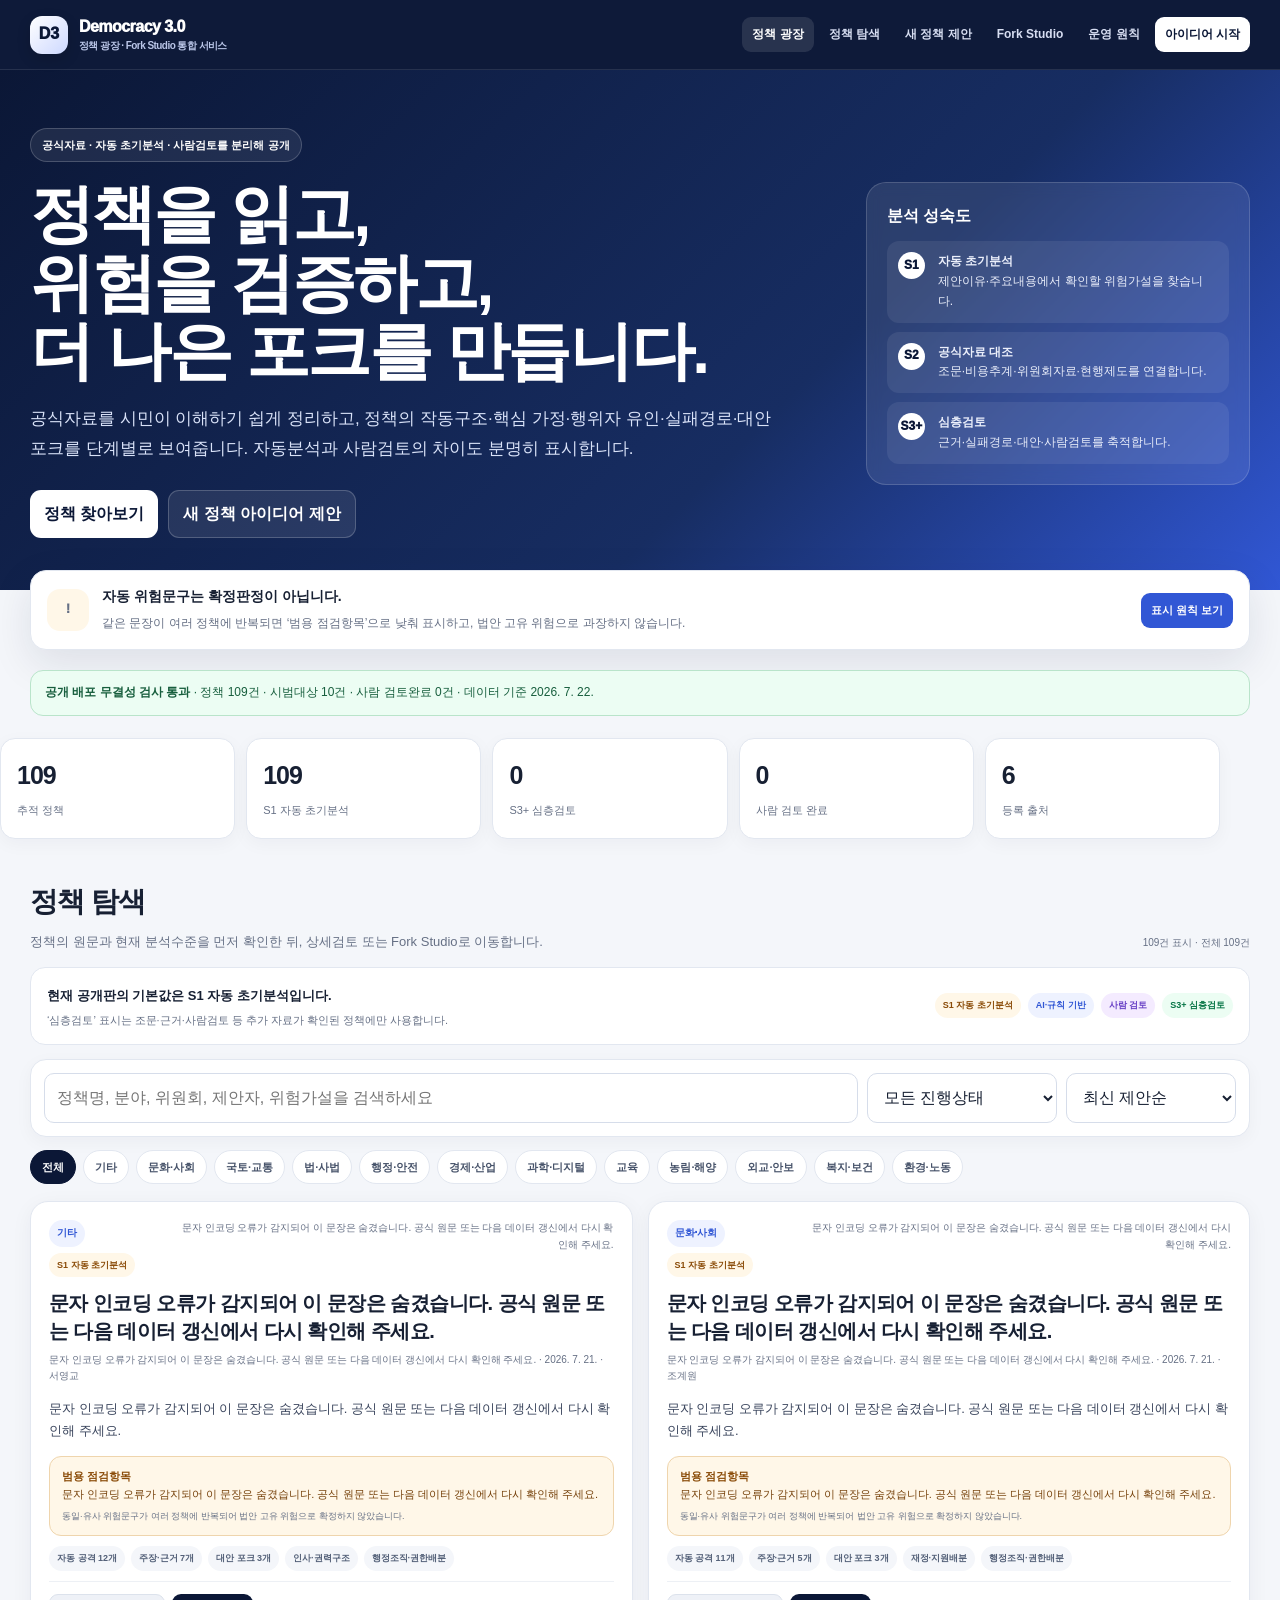
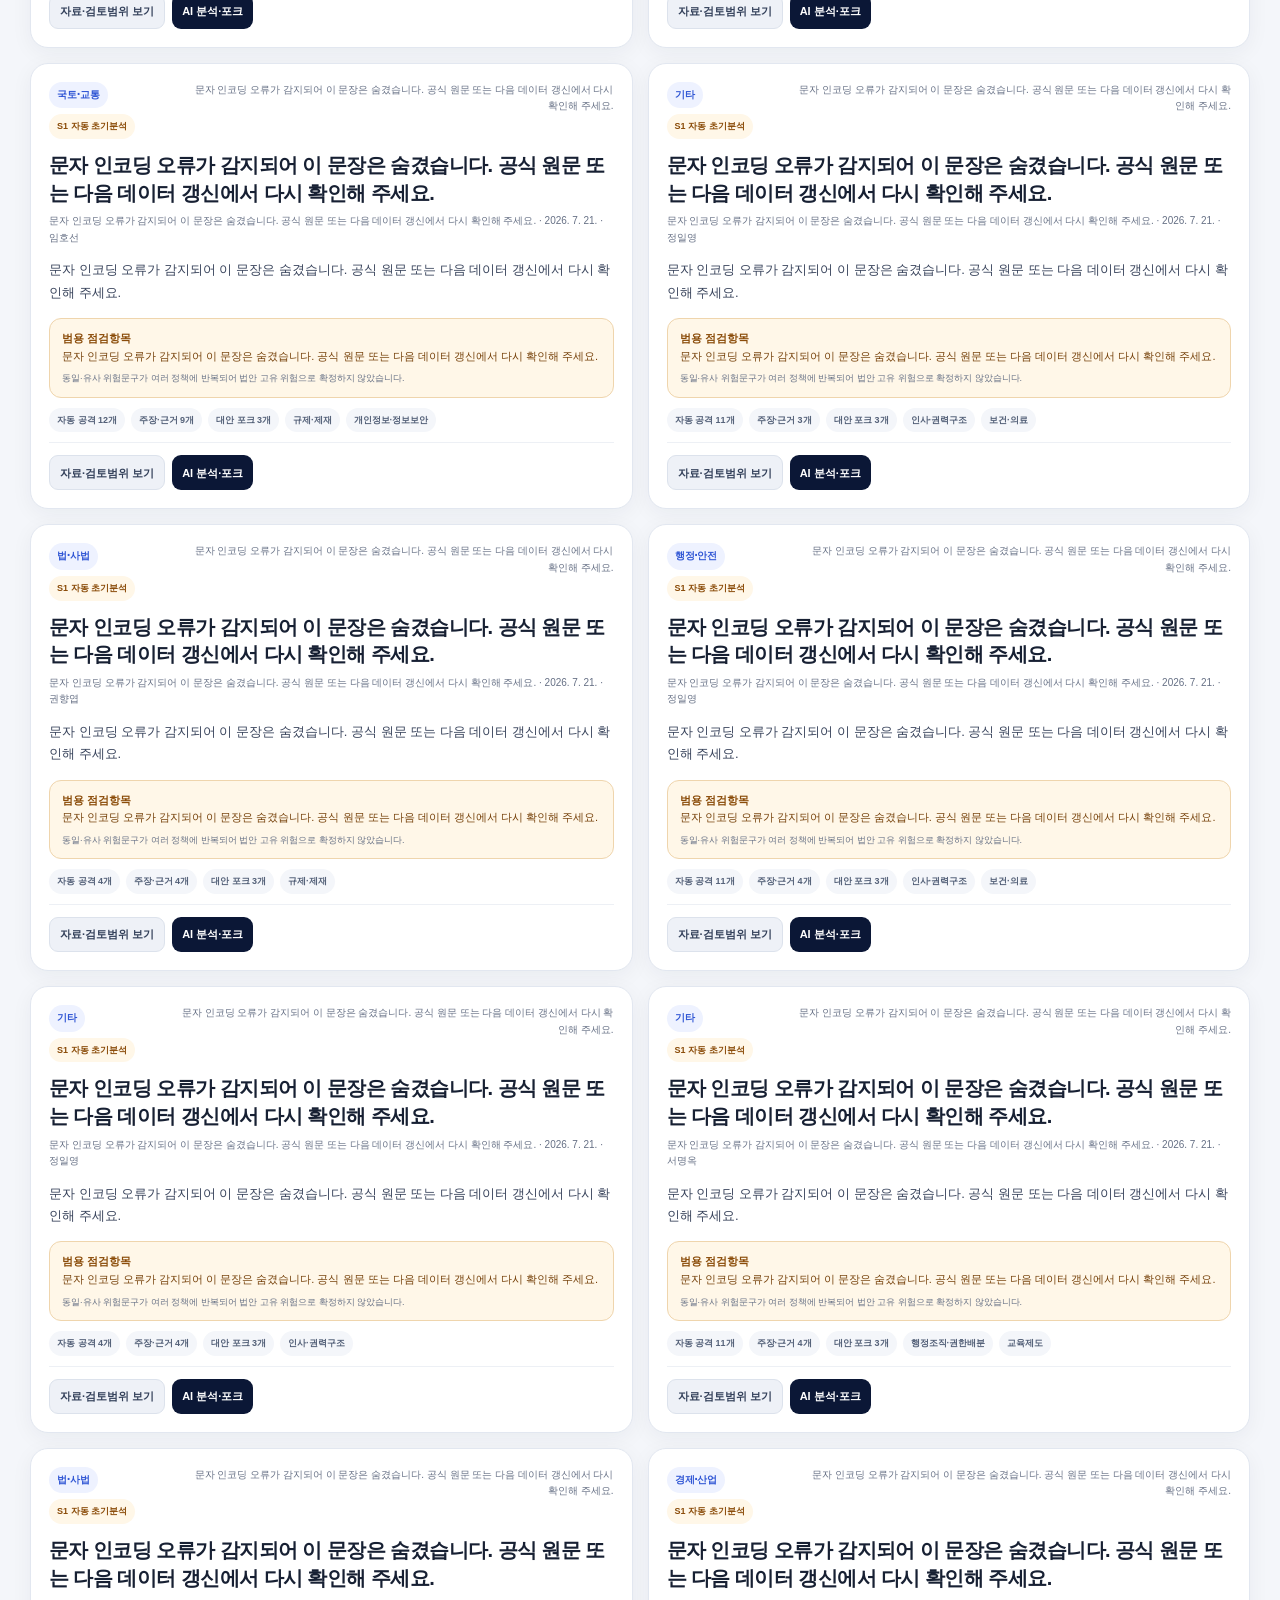
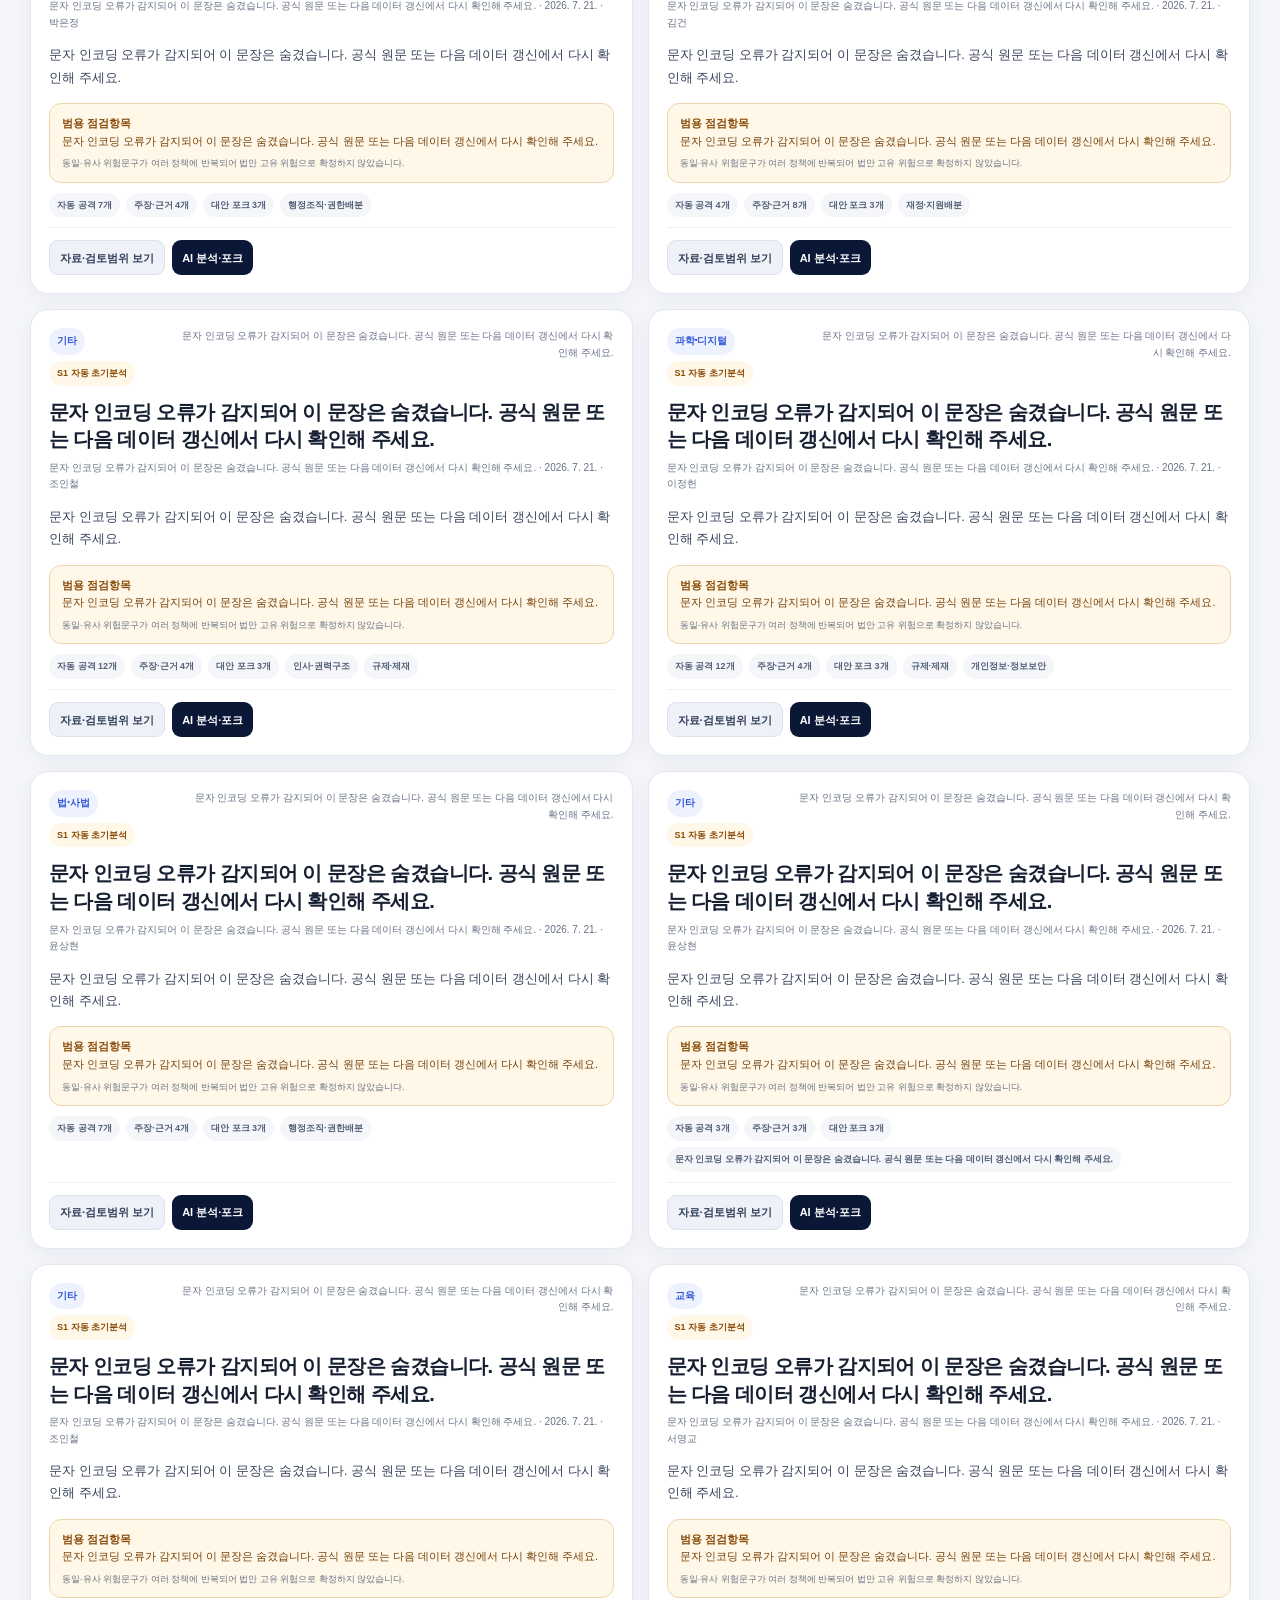
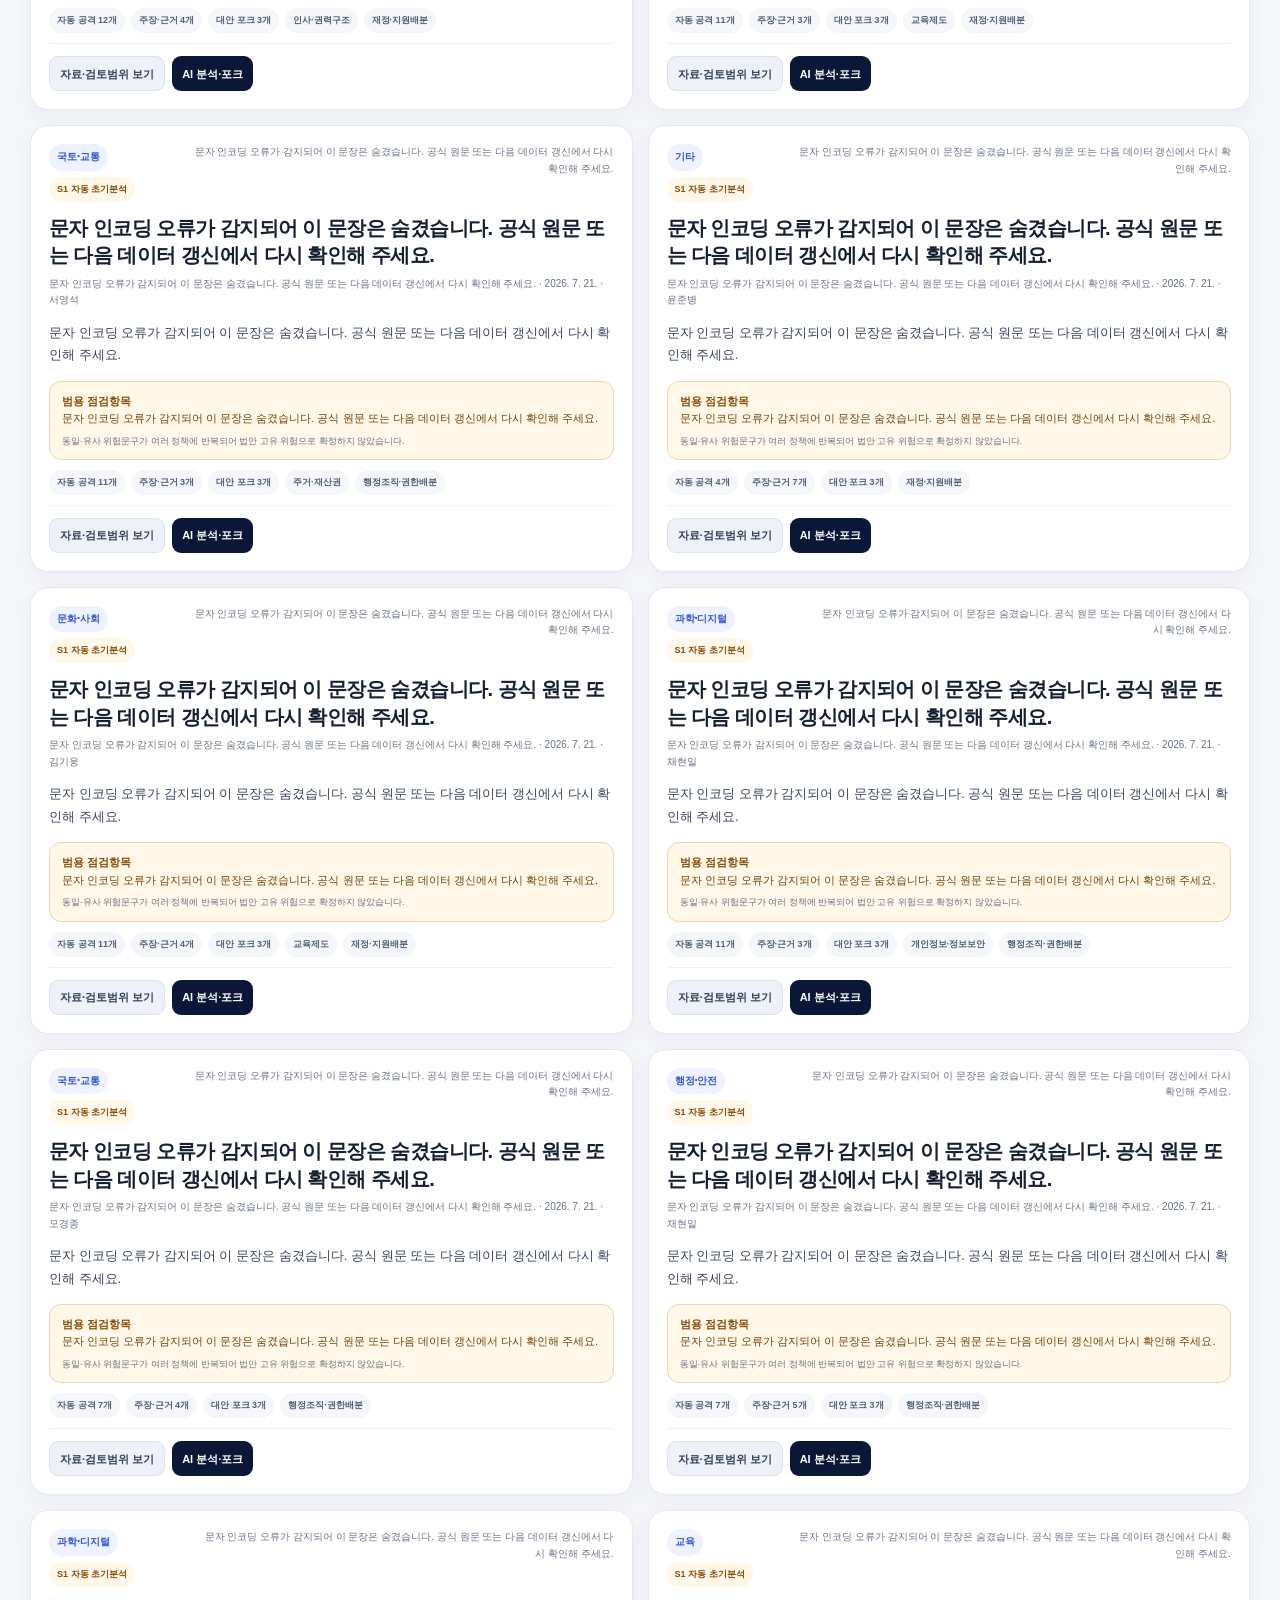
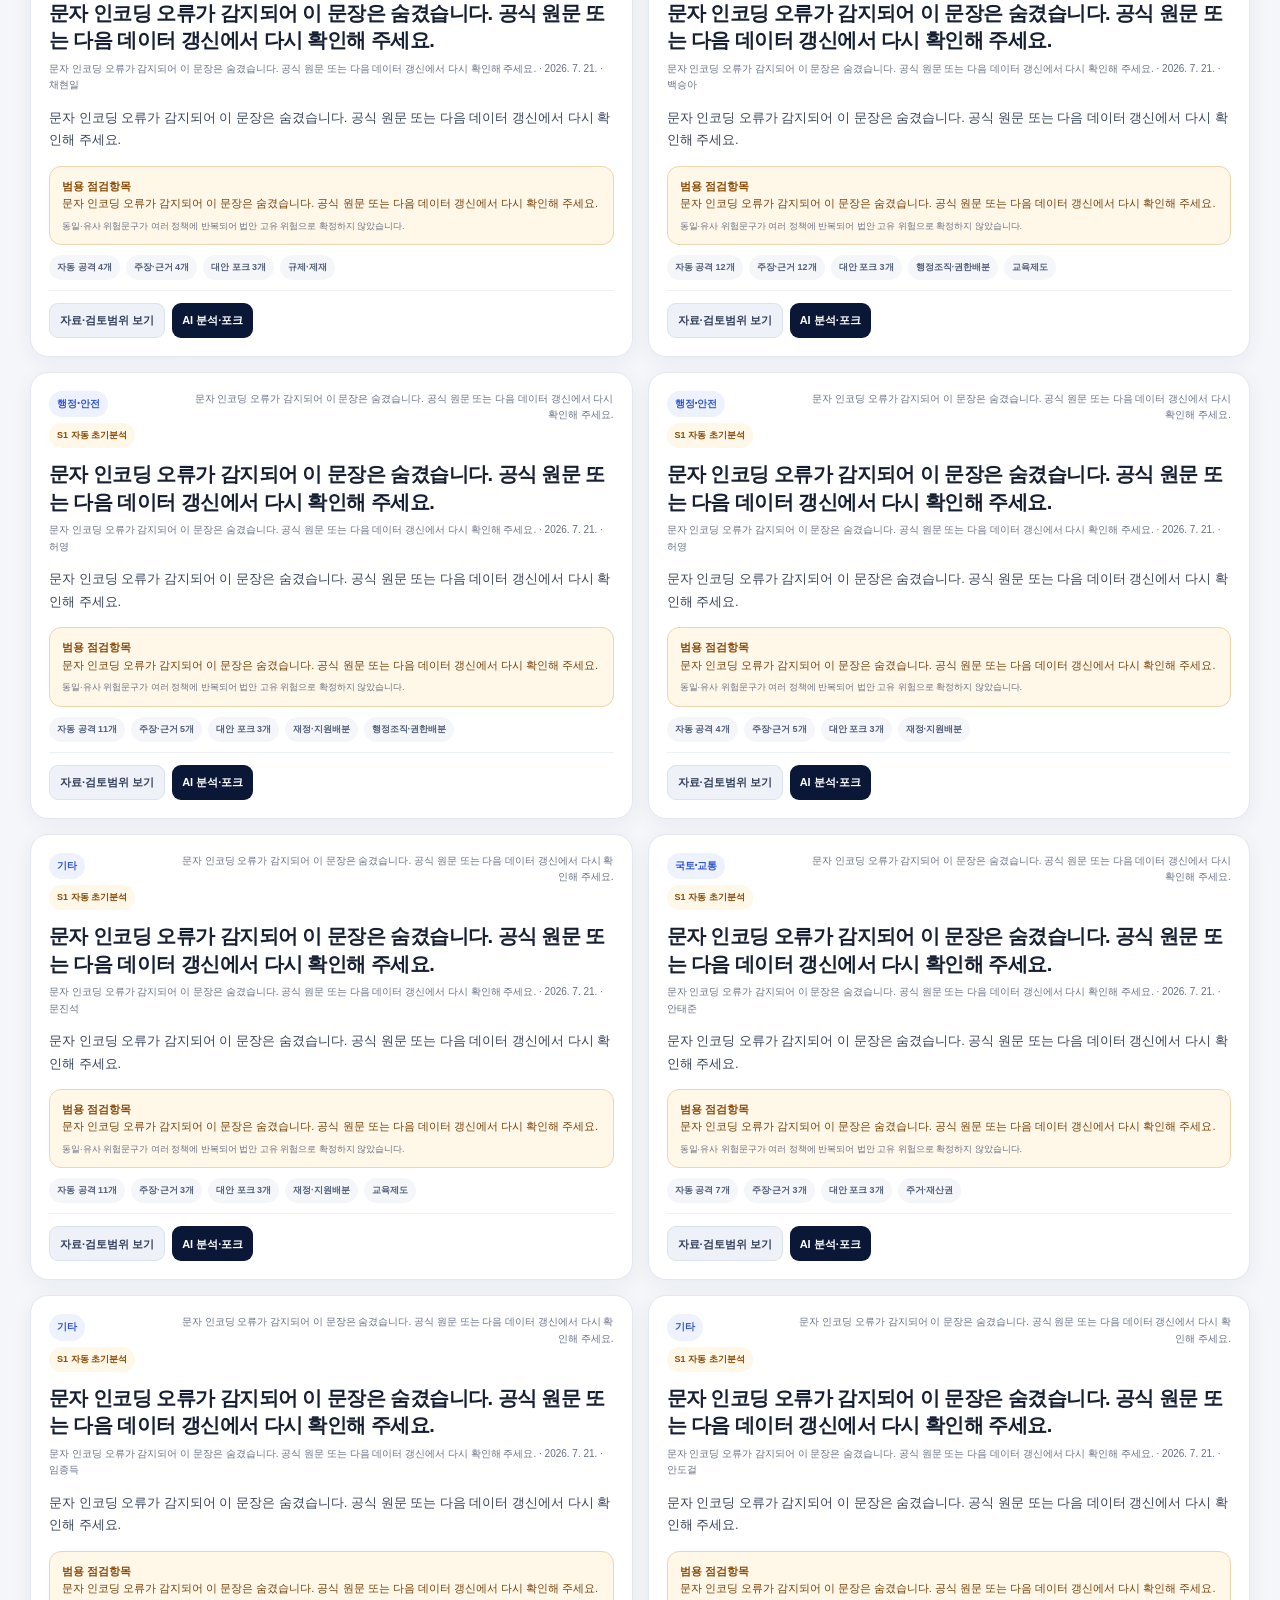
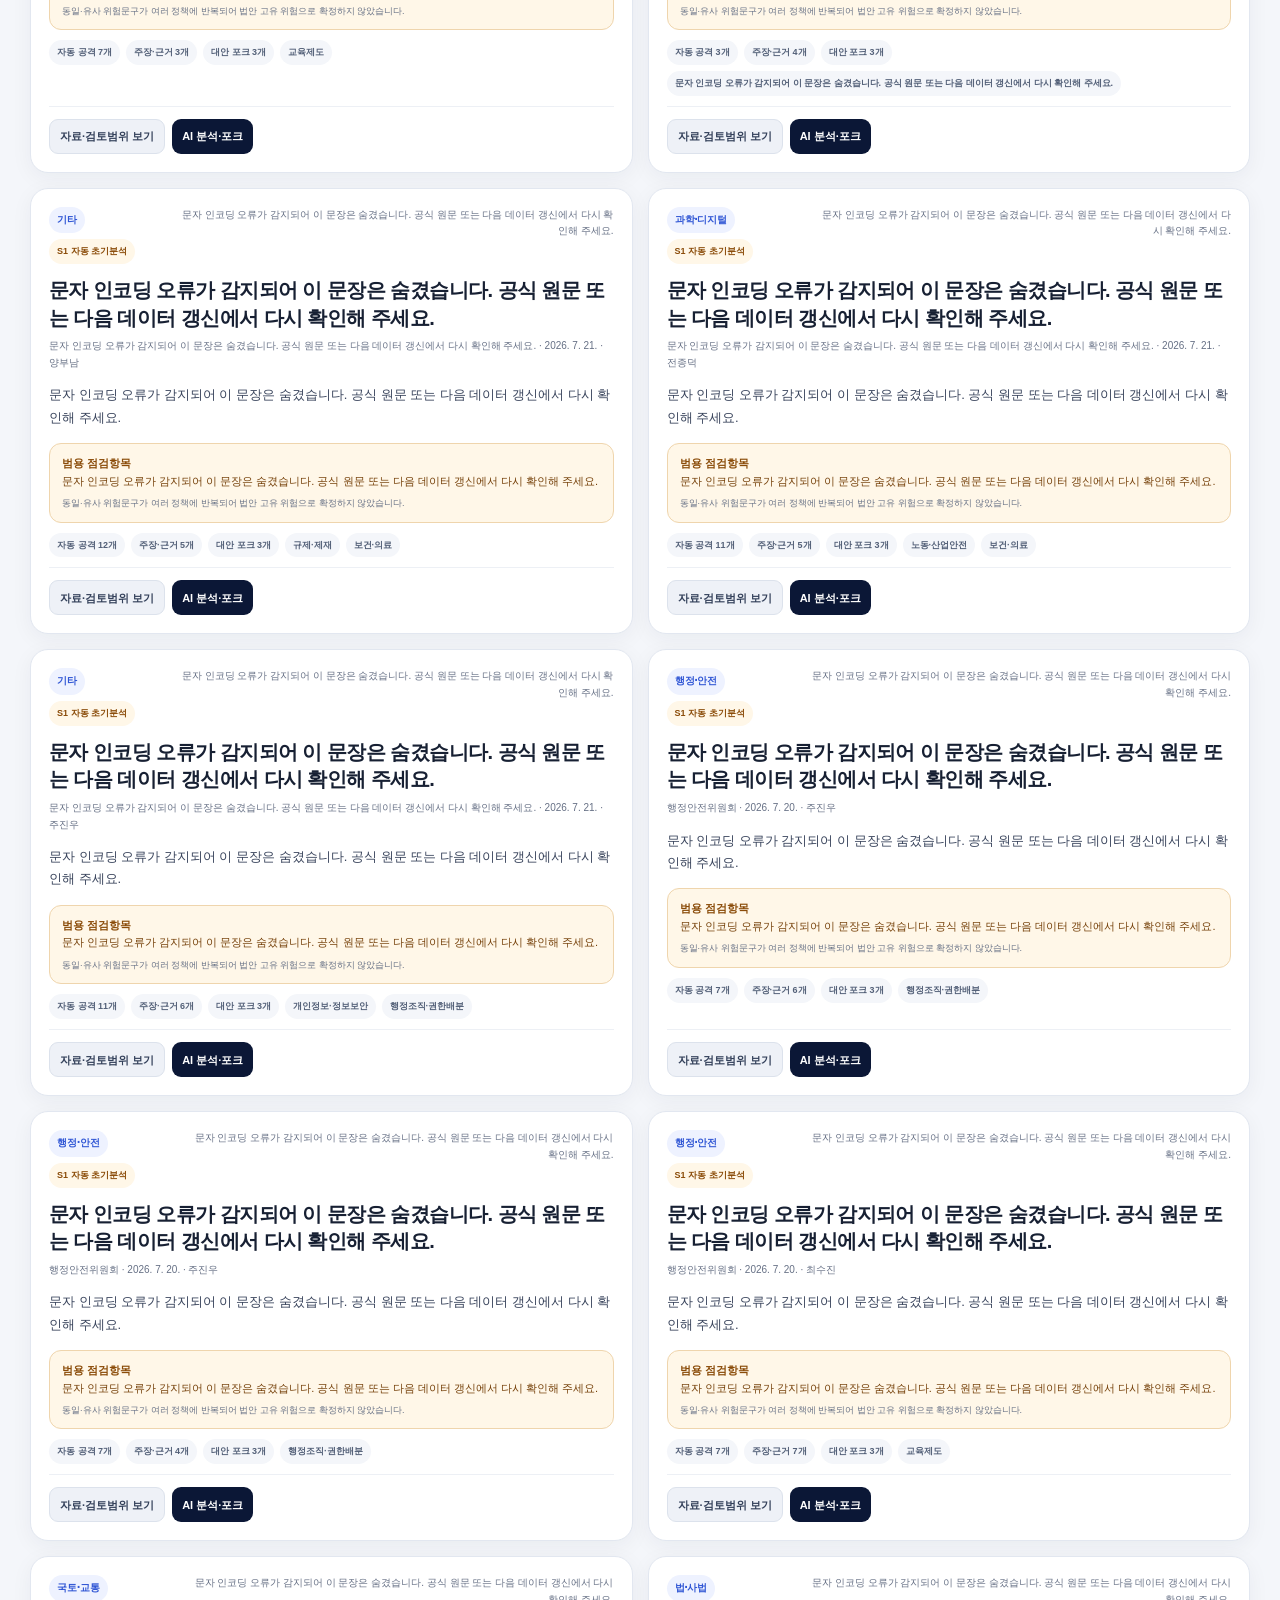
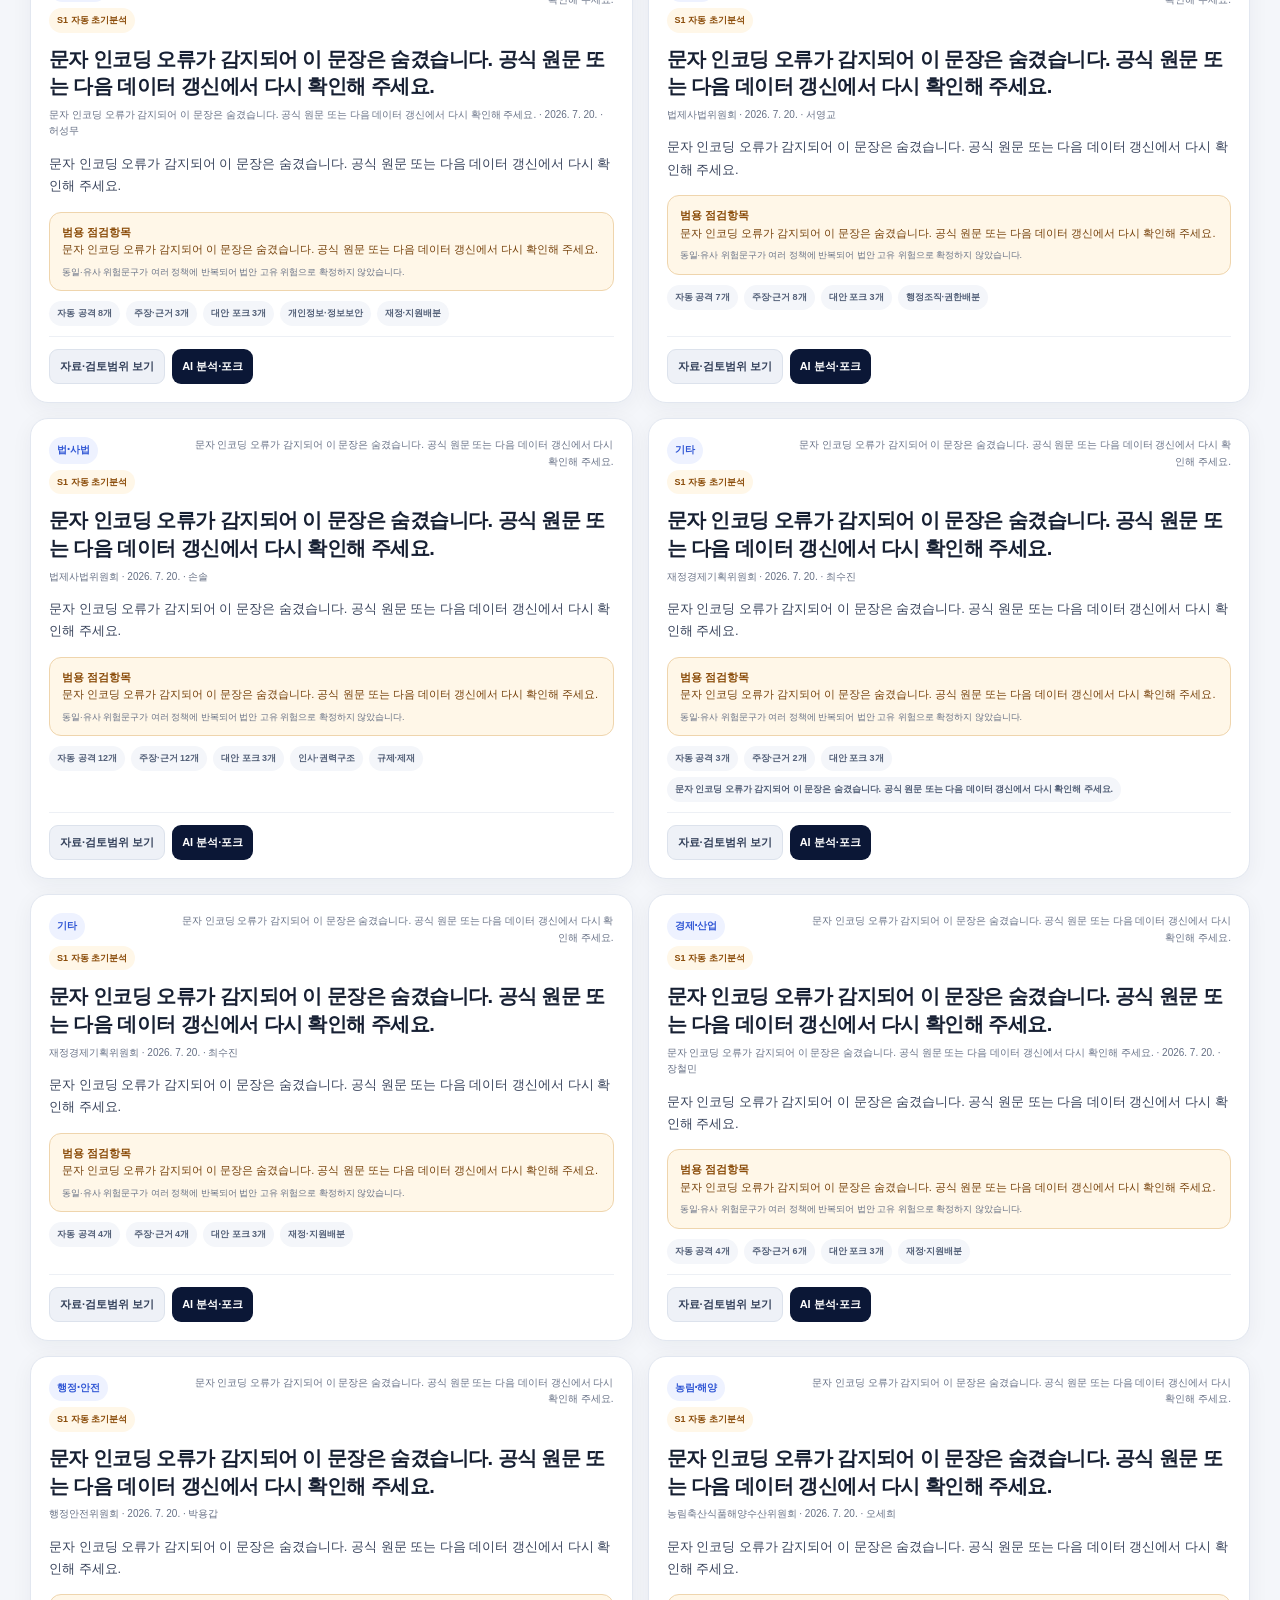
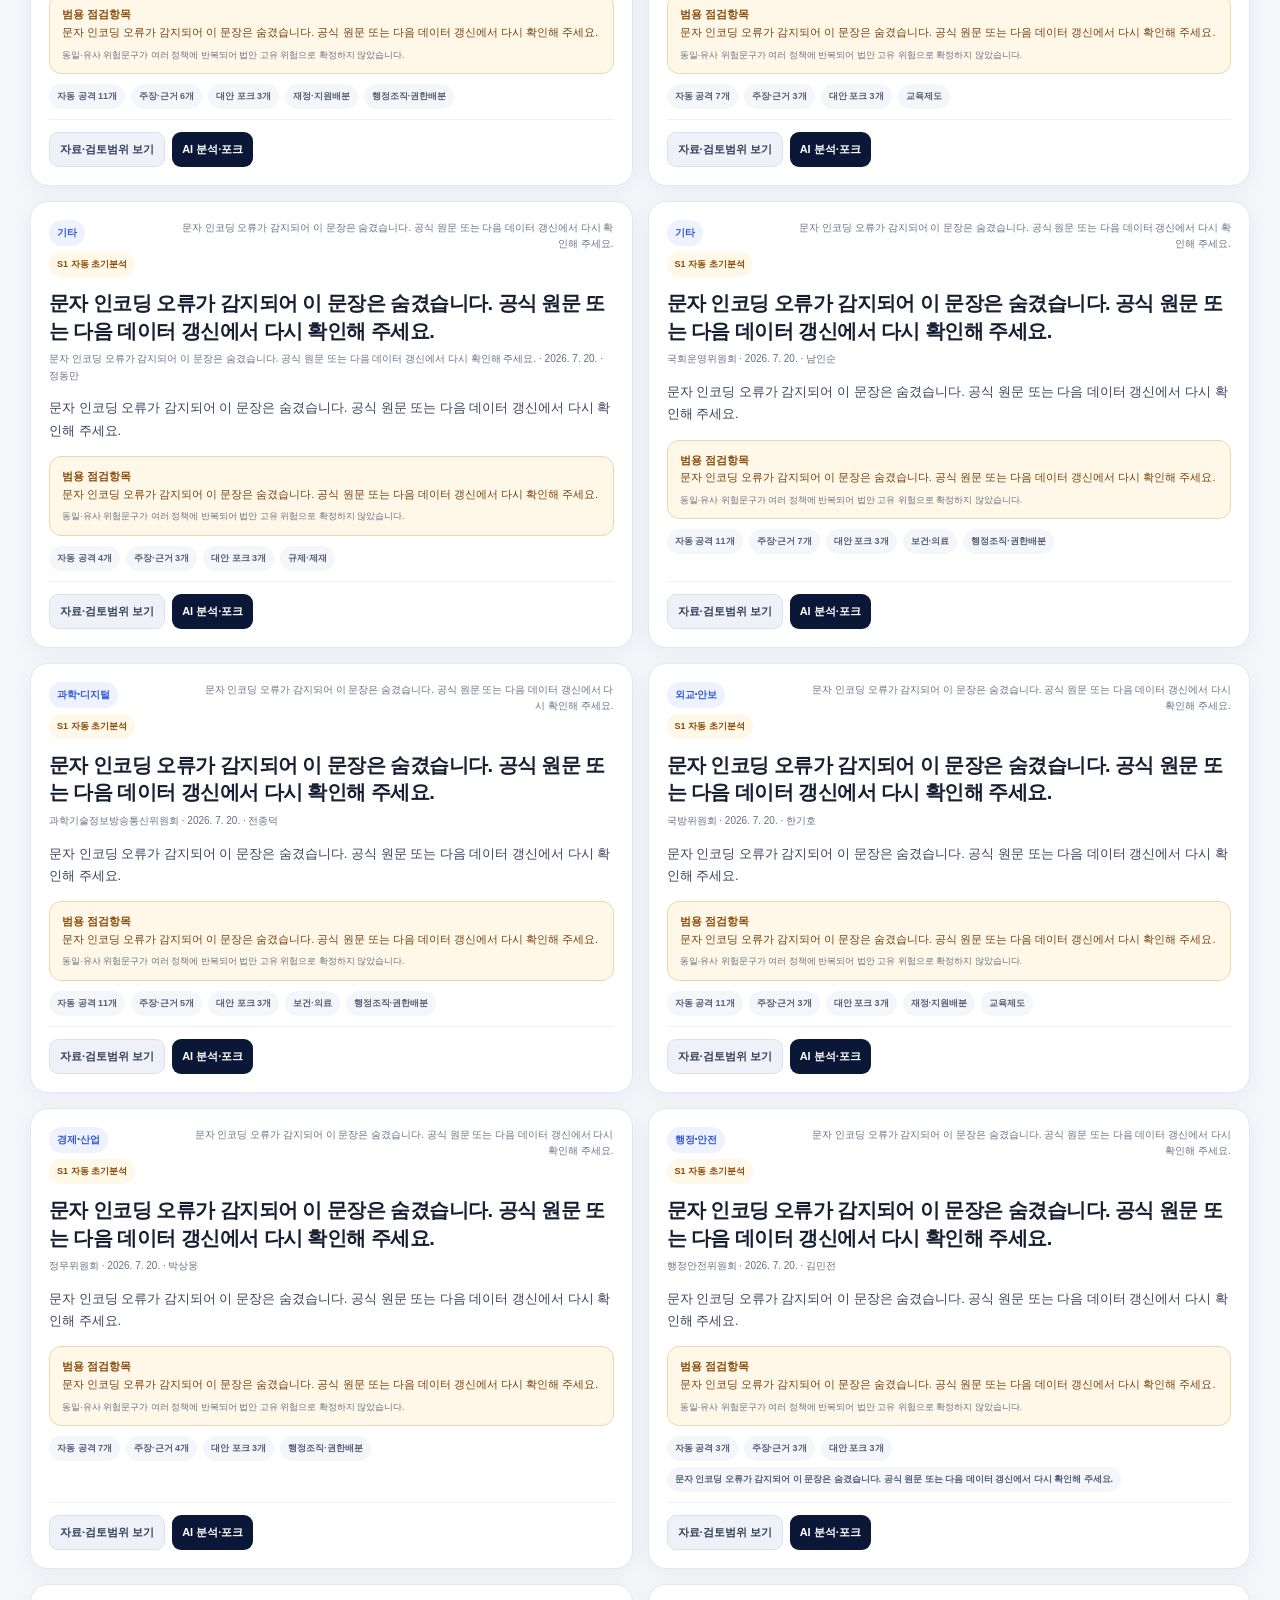
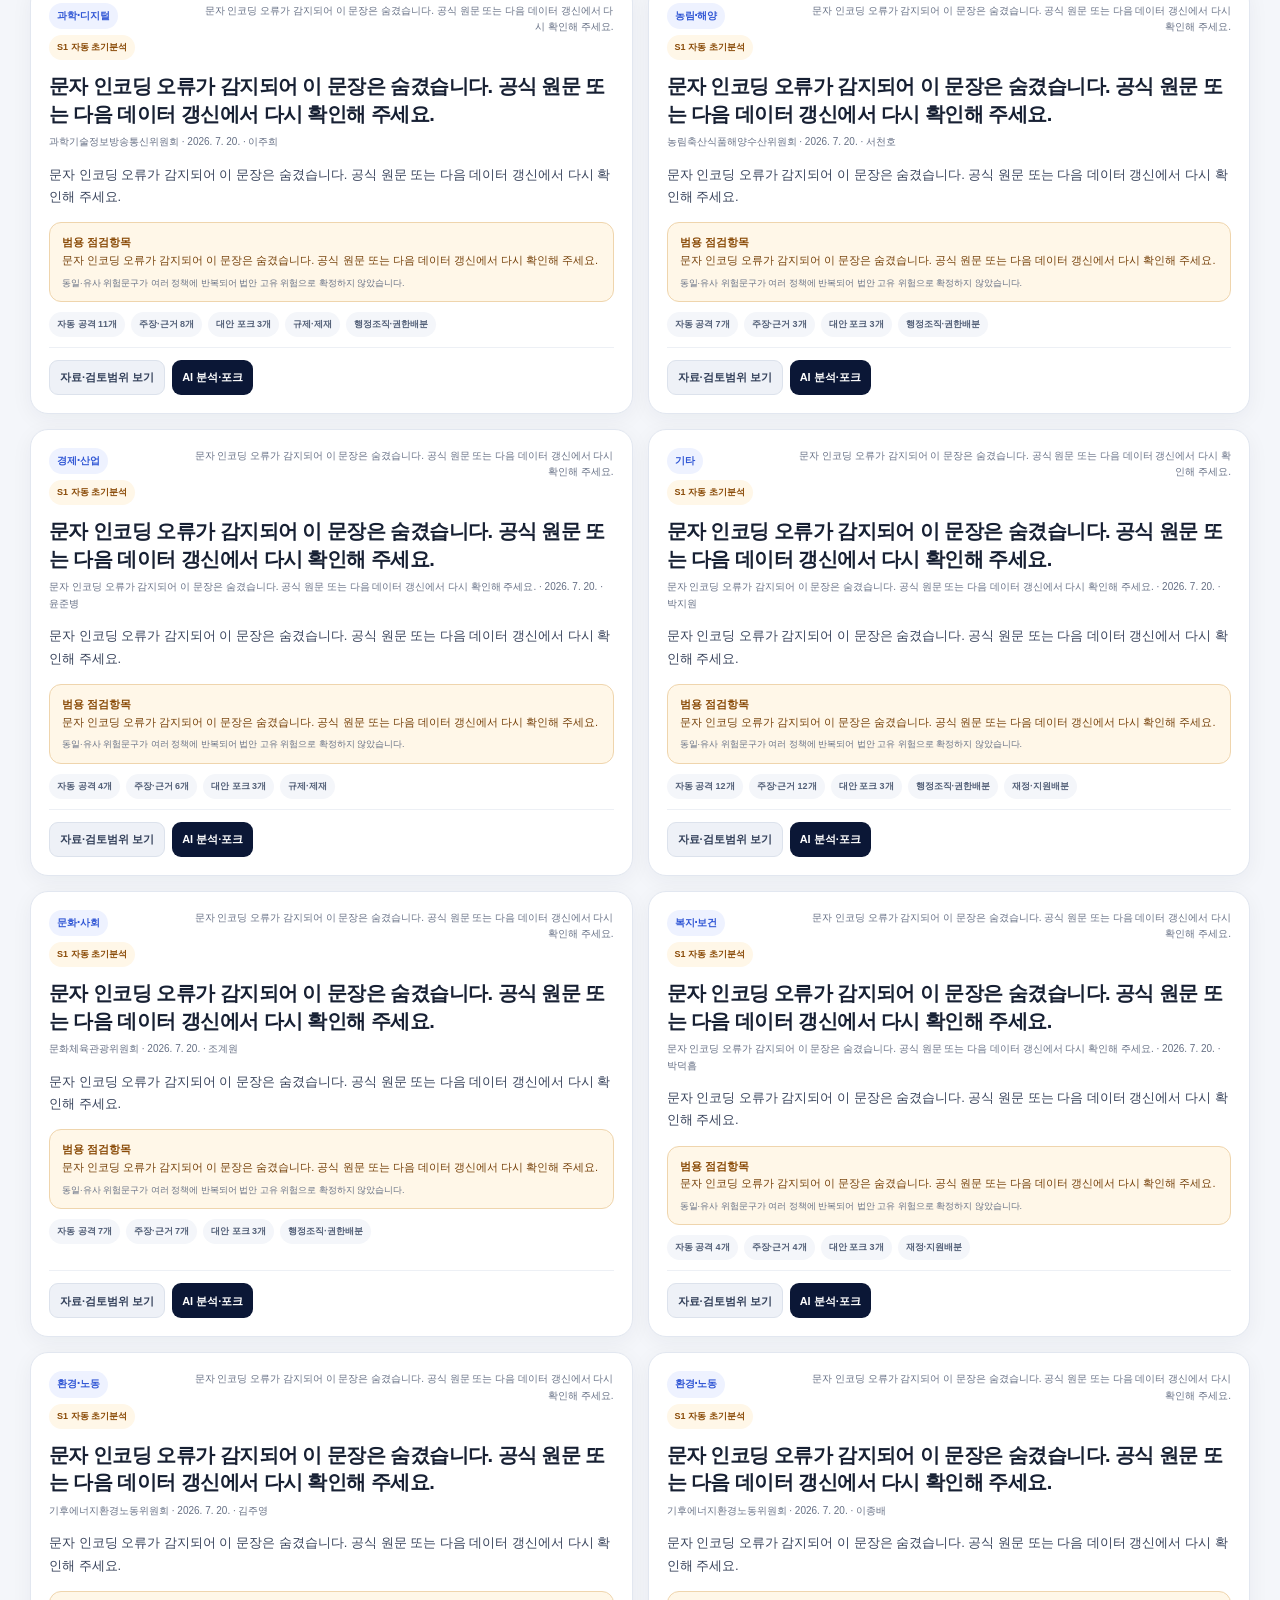
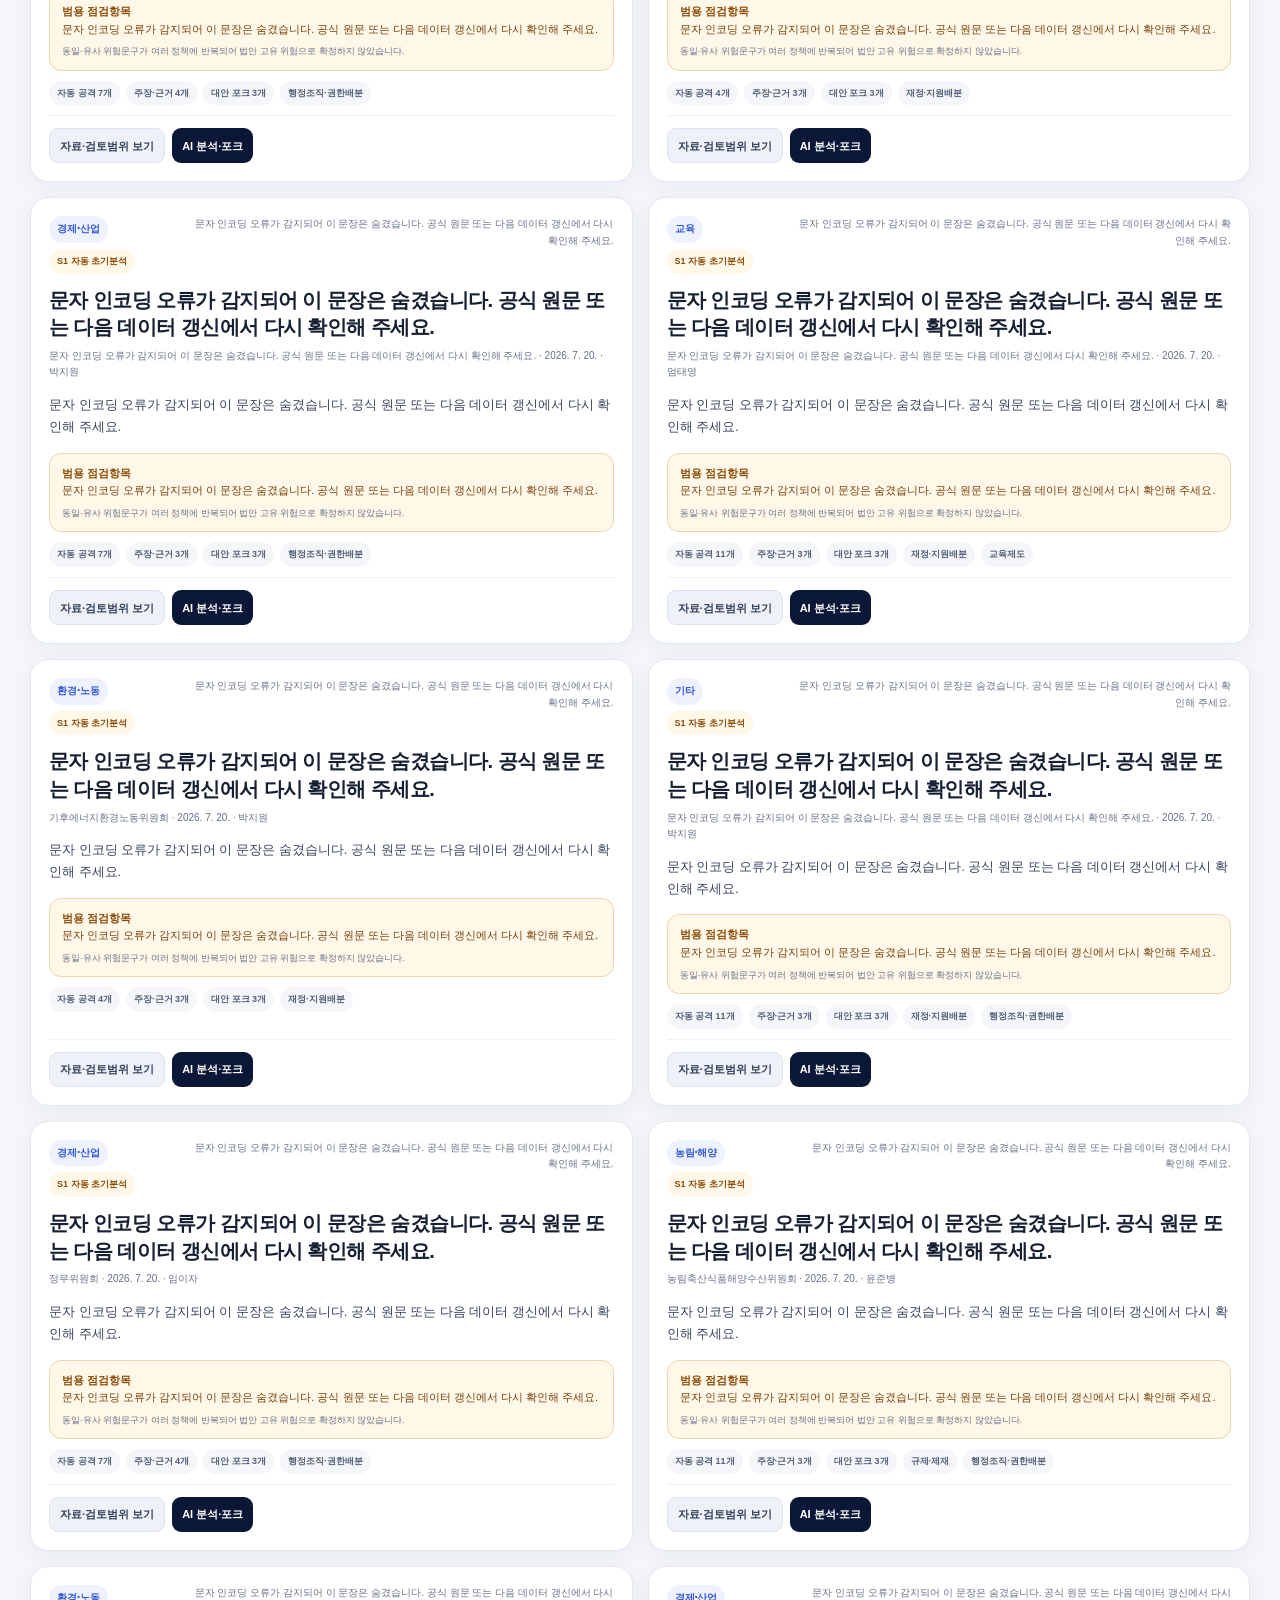
==== commit dd6ec3c3: "Update index.html" ====
--- a/index.html
+++ b/index.html
@@ -140,7 +140,7 @@
     <div>
       <span class="eyebrow">공식자료 · 자동 초기분석 · 사람검토를 분리해 공개</span>
       <h1>정책을 읽고,<br>위험을 검증하고,<br>더 나은 포크를 만듭니다.</h1>
-      <p>모든 정책을 같은 깊이로 평가한 것처럼 보이지 않게 합니다. 자동수집 단계의 위험은 ‘가설’로 표시하고, 조문·비용·현행제도·사람검토가 연결된 경우에만 심층검토로 구분합니다.</p>
+      <p>공식자료를 시민이 이해하기 쉽게 정리하고, 정책의 작동구조·핵심 가정·행위자 유인·실패경로·대안 포크를 단계별로 보여줍니다. 자동분석과 사람검토의 차이도 분명히 표시합니다.</p>
       <div class="hero-actions">
         <a class="btn btn-primary" href="#policies">정책 찾아보기</a>
         <a class="btn btn-ghost" href="fork-studio-ai.html?mode=new">새 정책 아이디어 제안</a>
@@ -234,12 +234,29 @@
 
 const LABELS={
   what_changes:"무엇이 달라지나",who_affected:"누가 영향받나",why_now:"왜 지금인가",largest_risk:"자동 초기 위험가설",citizen_question:"시민이 확인할 질문",
-  title:"제목",label:"항목",body:"내용",description:"설명",claim:"주장",attack:"공격 지점",risk:"위험",change:"변경안",finding:"검토 결과",
-  severity:"심각도",likelihood:"발생 가능성",confidence:"확신도",status:"검토 상태",mechanism:"발생 기제",failure_path:"실패 경로",
-  actor:"행위자",actors:"관련 행위자",trigger:"발생 조건",trigger_conditions:"발생 조건",impact:"영향",direct_damage:"직접 피해",
-  secondary_effects:"2차 효과",mitigation:"보완책",mitigations:"보완책",residual_risk:"보완 후 잔여위험",pass_condition:"통과 조건",
-  evidence:"근거",evidence_state:"근거 상태",source:"출처",sources:"출처",assumption:"핵심 가정",assumptions:"핵심 가정",
+  title:"제목",label:"항목",name:"이름",body:"내용",description:"설명",summary:"요약",detail:"세부내용",content:"내용",
+  claim:"주장",claim_id:"주장 ID",attack:"공격 지점",risk:"위험",change:"변경안",finding:"검토 결과",question:"확인 질문",
+  severity:"심각도",likelihood:"발생 가능성",confidence:"확신도",status:"검토 상태",verification_status:"검증 상태",
+  mechanism:"발생 기제",mechanism_chain:"정책 작동구조",step:"단계",failure_question:"붕괴 확인 질문",failure_path:"실패 경로",
+  actor:"행위자",actors:"관련 행위자",incentive:"행동 유인",gaming_risk:"악용·우회 위험",countermeasure:"대응장치",
+  trigger:"발생 조건",trigger_conditions:"발생 조건",impact:"영향",direct_damage:"직접 피해",victim:"피해 주체",
+  consequence:"예상 결과",early_warning:"조기경보",required_control:"필수 통제장치",
+  secondary_effects:"2차 효과",effect:"2차 효과",who_bears_cost:"비용 부담자",monitor:"감시 지표",
+  mitigation:"보완책",mitigations:"보완책",residual_risk:"보완 후 잔여위험",pass_condition:"통과 조건",
+  evidence:"근거",evidence_state:"근거 상태",source:"출처",sources:"출처",source_status:"출처 상태",
+  source_needed:"필요 자료",required_data:"필요 자료",stated_evidence:"제시된 근거",official_basis:"공식자료 근거",
+  assumption:"핵심 가정",assumptions:"핵심 가정",why_it_matters:"중요한 이유",verification_question:"검증 질문",
+  verification_needed:"추가 검증",falsification_test:"반증 조건",counterevidence:"반대 근거",logic_status:"논리 상태",
   target:"정책 대상",instrument:"정책 수단",implementer:"집행 주체",cost:"비용·재정",rights:"권리·형평",measurement:"측정 지표",
+  scenario:"시험 상황",failure_signal:"실패 신호",central_conflict:"핵심 정책갈등",scope:"검토 범위",
+  profile:"위험 프로필",profiles:"위험 프로필",profile_role:"프로필 역할",role:"역할",rationale:"선정 이유",
+  matched_keywords:"탐지 단서",path:"공격 경로",mission:"검토 임무",attack_count:"공격 수",top_attacks:"핵심 공격",
+  corruption_and_capture_checks:"부패·포획 점검",logic_chain:"논리 연결",unproven_links:"미검증 연결",
+  evidence_chain:"근거사슬",evidence_chains:"근거사슬",chain_id:"사슬 ID",risk_link:"연결 위험",fork_link:"연결 포크",
+  linked_claims:"연결 주장",linked_attacks:"연결 공격",linked_forks:"연결 포크",missing_evidence:"부족한 근거",
+  design_requirements:"필수 설계조건",depth_summary:"자동분석 구성",claims:"주장 수",attacks:"공격 수",
+  stress_tests:"스트레스 시험",evidence_tests:"근거 검증항목",type:"유형",benefit:"기대효과",new_risk:"새 위험",
+  implementation:"실행방식",guardrails:"보호장치",reversibility:"되돌리기",generated_at:"생성 시각",
   open:"미검토",answered:"답변됨",conditional:"조건부",passed:"통과",blocked:"차단",accepted:"위험 수용",
   high:"높음",medium:"중간",low:"낮음",critical:"매우 높음",unknown:"확인 필요",unverified:"미검증",verified:"검증됨",
   automatic:"자동분석",human_reviewed:"사람 검토 완료",not_reviewed:"사람 검토 전",keep:"유지",modify:"수정",remove:"삭제",add:"추가"
@@ -258,7 +275,8 @@
 const cleanUrl=value=>/^https?:\/\//.test(String(value||""))?String(value):"";
 const safeDate=value=>{const d=new Date(value);return Number.isNaN(d.getTime())?String(value||"확인 필요"):d.toLocaleDateString("ko-KR")};
 const studioLink=(id,from="square")=>`${STUDIO_URL}?mode=existing&policy_id=${encodeURIComponent(id)}&from=${encodeURIComponent(from)}&return=${encodeURIComponent(`./#bill=${id}`)}`;
-const fieldLabel=key=>LABELS[key]||String(key||"").replace(/_/g," ").replace(/\b\w/g,m=>m.toUpperCase());
+const fieldLabel=key=>LABELS[String(key||"").toLowerCase()]||"";
+const countOf=value=>Array.isArray(value)?value.length:Number(value||0)||0;
 
 function hasMojibake(value){
   const s=String(value||"");
@@ -296,18 +314,28 @@
 function summarizeObject(value){
   if(Array.isArray(value))return value.map(v=>typeof v==="string"?normalizeText(v,{analysis:true}):summarizeObject(v)).filter(Boolean).join(" · ");
   if(!value||typeof value!=="object")return normalizeText(value,{analysis:true});
-  return Object.entries(value).slice(0,6).map(([k,v])=>`${fieldLabel(k)}: ${Array.isArray(v)?v.map(x=>normalizeText(x,{analysis:true})).join(", "):normalizeText(v,{analysis:true})}`).join(" / ")
+  const rows=Object.entries(value)
+    .filter(([k,v])=>fieldLabel(k)&&v!==null&&v!==""&&!(Array.isArray(v)&&!v.length))
+    .slice(0,8)
+    .map(([k,v])=>`${fieldLabel(k)}: ${Array.isArray(v)?v.map(x=>normalizeText(typeof x==="object"?summarizeObject(x):x,{analysis:true})).join(", "):normalizeText(typeof v==="object"?summarizeObject(v):v,{analysis:true})}`);
+  return rows.join(" / ");
 }
 function normalizeRisk(value){
   return normalizeText(value,{analysis:true,fallback:""}).toLowerCase().replace(/[^\p{L}\p{N}]+/gu," ").replace(/\s+/g," ").trim()
 }
 function maturityOf(bill){
-  const raw=text(bill.maturity_level,bill.analysis_level,bill.review_level,bill.stage,bill.status).toUpperCase();
-  const match=raw.match(/\bS([0-8])\b/);let level=match?Number(match[1]):1;
-  const verified=Number(bill.verified_claim_count||bill.verified_claims||0);
-  const human=Number(bill.human_reviewed||bill.operator_reviewed||bill.expert_reviewed||0);
-  if(human>0)level=Math.max(level,4);else if(verified>0)level=Math.max(level,3);
-  return Math.min(8,Math.max(0,level))
+  const explicit=text(bill.maturity_level,bill.analysis_level,bill.review_level).toUpperCase();
+  const match=explicit.match(/S([0-8])/);
+  if(match)return Math.min(8,Math.max(0,Number(match[1])));
+  const officialDocs=countOf(bill.official_documents)+countOf(obj(bill.verified_review).official_documents);
+  const clauses=countOf(bill.clause_comparisons)+countOf(obj(bill.verified_review).clause_comparisons);
+  const verified=countOf(bill.verified_evidence)+countOf(bill.claim_verdicts)+countOf(obj(bill.verified_review).external_evidence);
+  const human=countOf(bill.reviews)+countOf(obj(bill.verified_review).reviews)+countOf(bill.operator_reviews)+countOf(bill.expert_reviews);
+  if(human>0)return 4;
+  if(verified>0)return 3;
+  if(officialDocs>0||clauses>0)return 2;
+  if(bill.official_summary||bill.official_excerpt||bill.card_summary||bill.summary)return 1;
+  return 0
 }
 function maturityLabel(level){
   return ["S0 원문수집","S1 자동 초기분석","S2 공식자료 대조","S3 근거 심층검토","S4 운영자 검토","S5 전문가 검토","S6 경쟁 포크","S7 시민 공개검토","S8 시행 검증"][level]||"분석단계 확인 필요"
@@ -321,12 +349,16 @@
   return key&&Number(riskFrequency.get(key)||0)>=3
 }
 function evidenceStatus(bill){
-  const level=maturityOf(bill);
+  const level=maturityOf(bill),review=obj(bill.verified_review);
+  const official=Boolean(bill.official_summary||bill.official_excerpt||obj(bill.official).source_url||countOf(bill.official_documents)||countOf(review.official_documents));
+  const clauses=countOf(bill.clause_comparisons)+countOf(review.clause_comparisons);
+  const independent=countOf(bill.verified_evidence)+countOf(bill.claim_verdicts)+countOf(review.external_evidence);
+  const human=countOf(bill.reviews)+countOf(review.reviews)+countOf(bill.operator_reviews)+countOf(bill.expert_reviews);
   return {
-    official:bill.official?"연결됨":"확인 필요",
-    clauses:level>=2?"대조 표시":"미대조",
-    independent:level>=3?"일부 연결":"미연결",
-    human:level>=4?"검토 기록 있음":"사람 검토 전"
+    official:official?"연결됨":"확인 필요",
+    clauses:clauses>0?"대조 기록 있음":"미대조",
+    independent:independent>0?"검증자료 있음":"미연결",
+    human:human>0?"검토 기록 있음":"사람 검토 전"
   }
 }
 function valueToHtml(value,type="blue"){
@@ -336,38 +368,55 @@
   return objectCard(value,type)
 }
 function objectCard(item,type="blue"){
-  const data=obj(item),title=text(data.title,data.label,data.name,data.risk_title,data.attack_title,data.id,"검토 항목");
-  const body=text(data.body,data.description,data.claim,data.attack,data.risk,data.change,data.finding,data.summary,data.detail,data.failure_path);
-  const reserved=new Set(["title","label","name","risk_title","attack_title","id","body","description","claim","attack","risk","change","finding","summary","detail"]);
-  const rows=Object.entries(data).filter(([k,v])=>!reserved.has(k)&&v!==null&&v!==""&&!(Array.isArray(v)&&!v.length)).slice(0,12);
+  const data=obj(item);
+  const title=text(data.title,data.label,data.name,data.risk_title,data.attack_title,data.step,data.scenario,data.effect,data.assumption,data.actor,data.claim,"검토 항목");
+  const body=text(data.body,data.description,data.content,data.attack,data.risk,data.change,data.finding,data.summary,data.detail,data.path,data.consequence,data.mechanism,data.question);
+  const reserved=new Set(["title","label","name","risk_title","attack_title","step","scenario","effect","assumption","actor","claim","body","description","content","attack","risk","change","finding","summary","detail","path","consequence","mechanism","question"]);
+  const rows=Object.entries(data).filter(([k,v])=>!reserved.has(k)&&fieldLabel(k)&&v!==null&&v!==""&&!(Array.isArray(v)&&!v.length)).slice(0,12);
   return `<article class="list-card ${type}">
     <b>${esc(normalizeText(title,{analysis:true}))}</b>
     ${body?`<div>${esc(normalizeText(body,{analysis:true}))}</div>`:""}
     ${rows.length?`<dl class="kv">${rows.map(([k,v])=>`<dt>${esc(fieldLabel(k))}</dt><dd>${esc(Array.isArray(v)?v.map(x=>normalizeText(typeof x==="object"?summarizeObject(x):x,{analysis:true})).join(" · "):normalizeText(typeof v==="object"?summarizeObject(v):v,{analysis:true}))}</dd>`).join("")}</dl>`:""}
   </article>`
 }
+function uniqueStructured(items){
+  const seen=new Set();
+  return items.filter(item=>{
+    const source=typeof item==="string"?item:text(item.title,item.risk_title,item.attack,item.risk,item.description,item.path,item.consequence,item.scenario,item.effect,item.assumption,item.claim,summarizeObject(item));
+    const key=normalizeRisk(source);
+    if(!key||seen.has(key))return false;
+    seen.add(key);return true
+  })
+}
 function collectRisks(bill){
-  const deep=obj(bill.deep_review);
-  const candidates=[
-    ...arr(bill.red_team_attacks),...arr(bill.red_team),...arr(bill.risk_register),...arr(bill.risks),
-    ...arr(bill.failure_modes),...arr(deep.red_team_attacks),...arr(deep.attacks),...arr(deep.risks),...arr(deep.failure_modes)
-  ];
-  const seen=new Set();
-  return candidates.filter(item=>{
-    const key=normalizeRisk(typeof item==="string"?item:text(item.title,item.risk_title,item.attack,item.risk,item.description,summarizeObject(item)));
-    if(!key||seen.has(key))return false;seen.add(key);return true
-  })
+  const deep=obj(bill.deep_review),audit=obj(bill.adversarial_audit);
+  return uniqueStructured([
+    ...arr(bill.red_team_cases),...arr(bill.failure_modes),...arr(bill.risks),...arr(bill.red_team_attacks),...arr(bill.risk_register),
+    ...arr(audit.top_attacks),...arr(audit.corruption_and_capture_checks),
+    ...arr(deep.deep_red_team),...arr(deep.second_order_effects),...arr(deep.stress_tests)
+  ]).slice(0,24)
 }
 function collectForks(bill){
-  const candidates=[...arr(bill.forks),...arr(bill.auto_forks),...arr(bill.policy_forks),...arr(obj(bill.deep_review).forks)];
-  return candidates.slice(0,6)
+  const review=obj(bill.verified_review);
+  return uniqueStructured([
+    ...arr(bill.fork_candidates),...arr(bill.forks),...arr(bill.auto_forks),...arr(bill.policy_forks),
+    ...arr(bill.fork_drafts),...arr(review.fork_drafts)
+  ]).slice(0,8)
 }
 function collectClaims(bill){
-  return [...arr(bill.claim_ledger),...arr(bill.claims),...arr(bill.evidence_ledger),...arr(obj(bill.deep_review).claims)].slice(0,10)
+  const deep=obj(bill.deep_review),argument=obj(bill.proposer_argument_map),review=obj(bill.verified_review);
+  return uniqueStructured([
+    ...arr(deep.claim_ledger),...arr(bill.claim_ledger),...arr(bill.claims),...arr(argument.claims),
+    ...arr(argument.stated_evidence),...arr(bill.evidence_ledger),...arr(review.external_evidence)
+  ]).slice(0,16)
 }
 function mechanismOf(bill){
   const deep=obj(bill.deep_review);
-  return bill.policy_mechanism||bill.mechanism||deep.policy_mechanism||deep.mechanism||deep.causal_chain||null
+  return deep.mechanism_chain||bill.policy_mechanism||bill.mechanism||deep.policy_mechanism||deep.mechanism||deep.causal_chain||null
+}
+function deepSection(bill,key){
+  const deep=obj(bill.deep_review);
+  return arr(deep[key])
 }
 function scopeHtml(bill){
   const level=maturityOf(bill),state=evidenceStatus(bill);
@@ -376,7 +425,7 @@
     :level===2
       ?"공식자료 대조가 시작된 정책입니다. 연결된 자료와 아직 비어 있는 자료를 구분해 확인해 주세요."
       :"근거 또는 사람 검토가 추가된 정책입니다. 각 판단 옆의 근거상태와 검토주체를 함께 확인해 주세요.";
-  return `<div class="warning-box"><b>${esc(maturityLabel(level))}</b><br>${esc(note)}</div>
+  return `<div class="analysis-box"><b>${esc(maturityLabel(level))}</b><br>${esc(note)}</div>
   <div class="evidence-state">
     <div class="state-cell"><b>공식 원문</b>${esc(state.official)}</div>
     <div class="state-cell"><b>조문·현행제도</b>${esc(state.clauses)}</div>
@@ -532,10 +581,10 @@
   }
 }
 function renderModal(bill,loadError=""){
-  const level=maturityOf(bill),official=obj(bill.official),brief=bill.public_brief||bill.brief||bill.citizen_brief;
+  const level=maturityOf(bill),official=obj(bill.official),deep=obj(bill.deep_review),brief=bill.thirty_second_brief||bill.one_minute_brief||bill.public_brief||bill.brief||bill.citizen_brief;
   const risks=collectRisks(bill),claims=collectClaims(bill),forks=collectForks(bill),mechanism=mechanismOf(bill);
-  const profiles=arr(bill.profiles);
-  const officialText=normalizeText(official.main_text||official.reason||official.summary||bill.official_text||bill.original_text,{fallback:"공식 제안이유·주요내용을 확인하지 못했습니다."});
+  const profiles=arr(bill.profiles).length?arr(bill.profiles):arr(deep.profiles);
+  const officialText=normalizeText(bill.official_summary||bill.official_excerpt||official.main_text||official.reason||official.summary||bill.official_text||bill.original_text,{fallback:"공식 제안이유·주요내용을 확인하지 못했습니다."});
   modal.innerHTML=`
     <div class="modal-head">
       <div>
@@ -562,34 +611,59 @@
 
     <section class="modal-section">
       <h3>4. 정책 작동구조</h3>
-      <p class="section-note">정책대상·집행주체·수단·재원·성과로 이어지는 구조가 확인돼야 고유한 실패경로를 검토할 수 있습니다.</p>
-      ${mechanism?valueToHtml(mechanism,"blue"):'<div class="warning-box">현재 데이터에는 법안 고유의 작동구조가 충분히 정리되지 않았습니다. 이 상태에서는 범용 위험문구가 반복될 수 있습니다.</div>'}
-    </section>
-
-    <section class="modal-section">
-      <h3>5. 사전 취약성 검토</h3>
-      <p class="section-note">${level>=3?"연결된 근거와 검토상태를 함께 확인하세요.":"아래 항목은 자동 초기 위험가설입니다. 조문과 근거를 대조하기 전에는 확정 위험으로 보지 않습니다."}</p>
+      <p class="section-note">문제 → 법적 수단 → 권한·비용 이동 → 집행과 유인 → 직접 결과 → 2차 효과의 연결을 보여줍니다.</p>
+      ${mechanism?valueToHtml(mechanism,"blue"):'<div class="analysis-box">현재 공식요약에서 작동구조를 충분히 분리하지 못했습니다. 이 경우 위험검토의 개별성이 제한될 수 있습니다.</div>'}
+    </section>
+
+    <section class="modal-section">
+      <h3>5. 핵심 가정과 행위자 유인</h3>
+      <p class="section-note">정책이 성공하려면 참이어야 하는 가정과, 집행기관·수혜자·규제대상이 실제로 어떻게 행동할지를 분리합니다.</p>
       <div class="list-stack">
-        ${risks.length?risks.slice(0,15).map(item=>typeof item==="string"?`<div class="list-card ${isGenericRisk({...bill,largest_risk:item})?"amber":"red"}">${esc(normalizeText(item,{analysis:true}))}</div>`:objectCard(item,"red")).join(""):'<div class="warning-box">구조화된 위험원장이 없습니다. 단순 위험문구 대신 조항·행위자·실패경로·피해·보완책을 갖춘 검토가 필요합니다.</div>'}
-      </div>
-    </section>
-
-    <section class="modal-section">
-      <h3>6. 주장과 근거상태</h3>
-      <p class="section-note">발의자의 주장, 공식자료, 독립근거, 미검증 가정을 구분해야 합니다.</p>
-      <div class="list-stack">${claims.length?claims.map(item=>typeof item==="string"?`<div class="list-card green">${esc(normalizeText(item,{analysis:true}))}</div>`:objectCard(item,"green")).join(""):'<div class="warning-box">구조화된 주장·근거 원장이 아직 연결되지 않았습니다.</div>'}</div>
-    </section>
-
-    <section class="modal-section">
-      <h3>7. 대안 포크</h3>
-      <p class="section-note">원안과 실제로 다른 적용대상·권한·비용·절차·통제장치를 가진 대안인지 확인하세요.</p>
+        ${deepSection(bill,"critical_assumptions").length?deepSection(bill,"critical_assumptions").map(item=>objectCard(item,"blue")).join(""):""}
+        ${deepSection(bill,"actor_incentives").length?deepSection(bill,"actor_incentives").map(item=>objectCard(item,"amber")).join(""):""}
+        ${!deepSection(bill,"critical_assumptions").length&&!deepSection(bill,"actor_incentives").length?'<div class="analysis-box">구조화된 핵심 가정·행위자 유인 자료가 아직 없습니다.</div>':""}
+      </div>
+    </section>
+
+    <section class="modal-section">
+      <h3>6. 사전 취약성 검토</h3>
+      <p class="section-note">${level>=3?"연결된 근거와 사람 검토상태를 함께 확인하세요.":"아래 내용은 공식요약을 바탕으로 생성한 자동 위험가설입니다. 조문·비용·위원회자료 대조 전에는 확정판정이 아닙니다."}</p>
+      <div class="list-stack">
+        ${risks.length?risks.map(item=>typeof item==="string"?`<div class="list-card ${isGenericRisk({...bill,largest_risk:item})?"amber":"red"}">${esc(normalizeText(item,{analysis:true}))}</div>`:objectCard(item,"red")).join(""):'<div class="analysis-box">현재 데이터에서 구조화된 공격항목을 찾지 못했습니다.</div>'}
+      </div>
+    </section>
+
+    <section class="modal-section">
+      <h3>7. 2차 효과·스트레스 시험·설계조건</h3>
+      <p class="section-note">직접효과뿐 아니라 시장·가격·권리·지역격차의 간접효과와 실패 시나리오를 확인합니다.</p>
+      <div class="list-stack">
+        ${deepSection(bill,"second_order_effects").map(item=>objectCard(item,"amber")).join("")}
+        ${deepSection(bill,"stress_tests").map(item=>objectCard(item,"red")).join("")}
+        ${deepSection(bill,"design_requirements").length?`<article class="list-card green"><b>필수 설계조건</b><div>${esc(deepSection(bill,"design_requirements").map(v=>normalizeText(v,{analysis:true})).join(" · "))}</div></article>`:""}
+        ${!deepSection(bill,"second_order_effects").length&&!deepSection(bill,"stress_tests").length&&!deepSection(bill,"design_requirements").length?'<div class="analysis-box">2차 효과·스트레스 시험·설계조건이 아직 구조화되지 않았습니다.</div>':""}
+      </div>
+    </section>
+
+    <section class="modal-section">
+      <h3>8. 주장과 근거상태</h3>
+      <p class="section-note">발의자의 주장, 공식자료에 제시된 단서, 미검증 연결과 필요한 자료를 분리합니다.</p>
+      <div class="list-stack">
+        ${claims.length?claims.map(item=>typeof item==="string"?`<div class="list-card green">${esc(normalizeText(item,{analysis:true}))}</div>`:objectCard(item,"green")).join(""):'<div class="analysis-box">구조화된 주장 원장이 아직 연결되지 않았습니다.</div>'}
+        ${deepSection(bill,"evidence_tests").map(item=>objectCard(item,"blue")).join("")}
+        ${deepSection(bill,"evidence_chains").map(item=>objectCard(item,"blue")).join("")}
+      </div>
+    </section>
+
+    <section class="modal-section">
+      <h3>9. 대안 포크</h3>
+      <p class="section-note">원안과 적용대상·권한·비용·절차·통제장치가 실제로 다른 대안인지 확인합니다.</p>
       ${forks.length?forks.map((item,index)=>{
         if(typeof item==="string")return `<div class="fork-card"><b>포크 ${index+1}</b><p>${esc(normalizeText(item,{analysis:true}))}</p></div>`;
-        return `<div class="fork-card"><b>${esc(normalizeText(text(item.title,item.name,item.label,`포크 ${index+1}`),{analysis:true}))}</b><p>${esc(normalizeText(text(item.summary,item.description,item.change,item.body,summarizeObject(item)),{analysis:true}))}</p></div>`
-      }).join(""):'<div class="warning-box">공개된 대안 포크가 없거나 아직 서로 다른 정책수단으로 충분히 분화되지 않았습니다.</div>'}
-    </section>
-
-    <section class="modal-section"><h3>8. 정책 생애주기</h3>${lifecycleHtml(lifecycleData?.policies?.[bill.id]||bill.lifecycle)}</section>
+        return `<div class="fork-card"><b>${esc(normalizeText(text(item.title,item.name,item.label,`포크 ${index+1}`),{analysis:true}))}</b><p>${esc(normalizeText(text(item.summary,item.description,item.change,item.body,item.proposal,summarizeObject(item)),{analysis:true}))}</p></div>`
+      }).join(""):'<div class="analysis-box">자동 포크가 숨겨졌거나 공개된 대안 포크가 아직 없습니다.</div>'}
+    </section>
+
+    <section class="modal-section"><h3>10. 정책 생애주기</h3>${lifecycleHtml(lifecycleData?.policies?.[bill.id]||bill.lifecycle)}</section>
 
     <div class="modal-actions">
       <button class="btn btn-soft btn-small close" type="button">정책 목록으로</button>
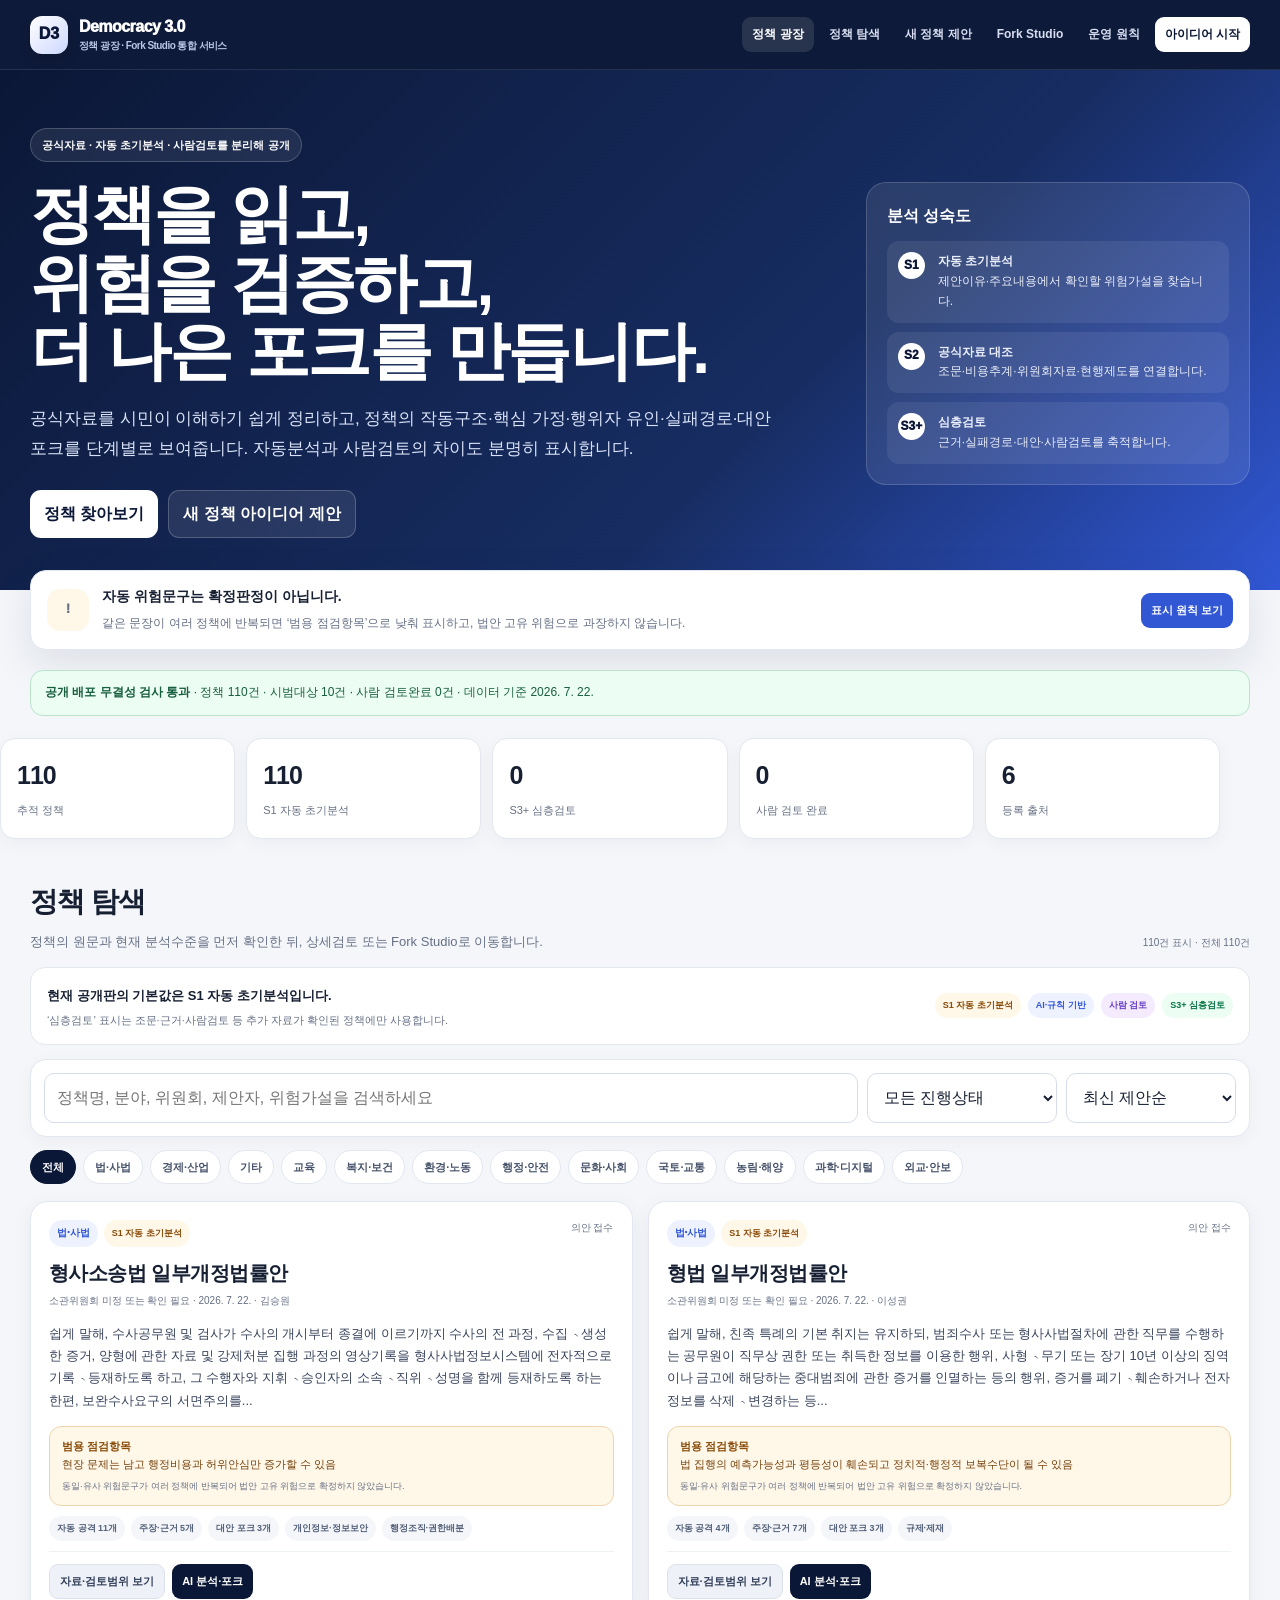
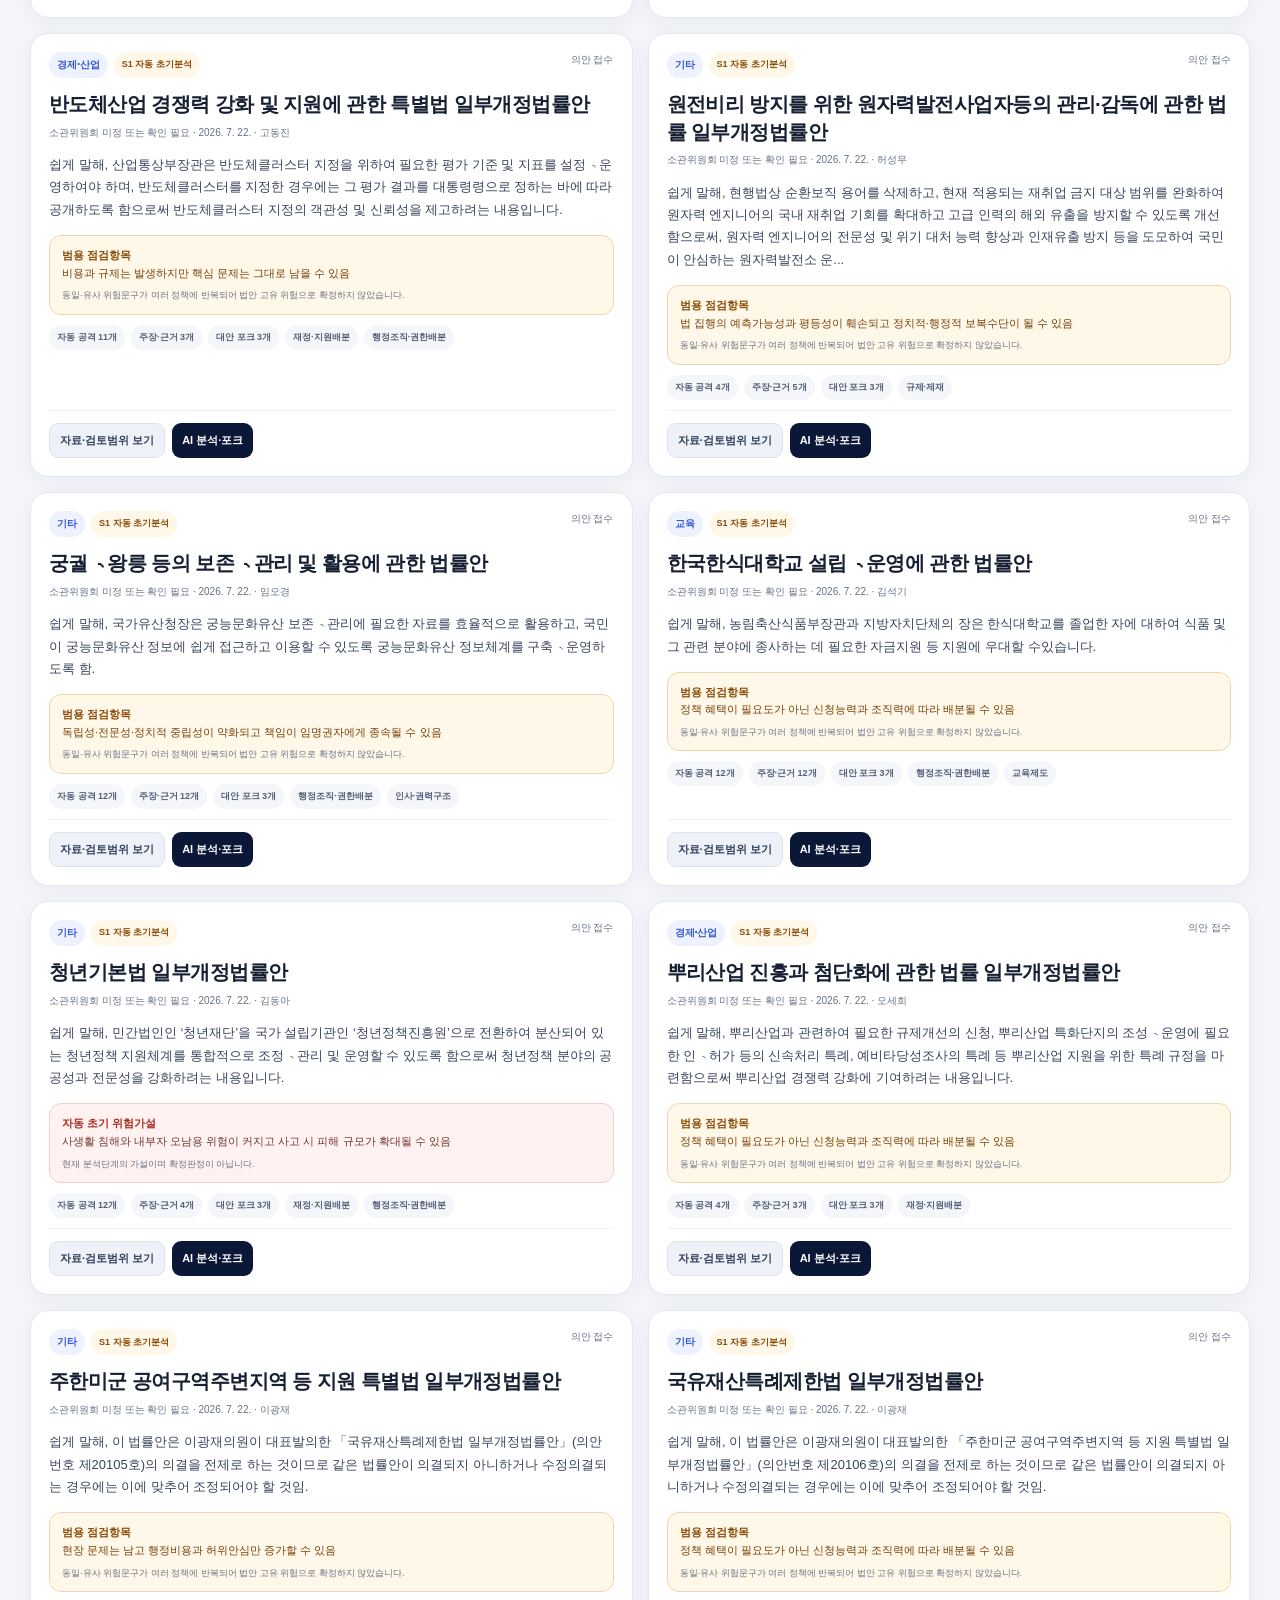
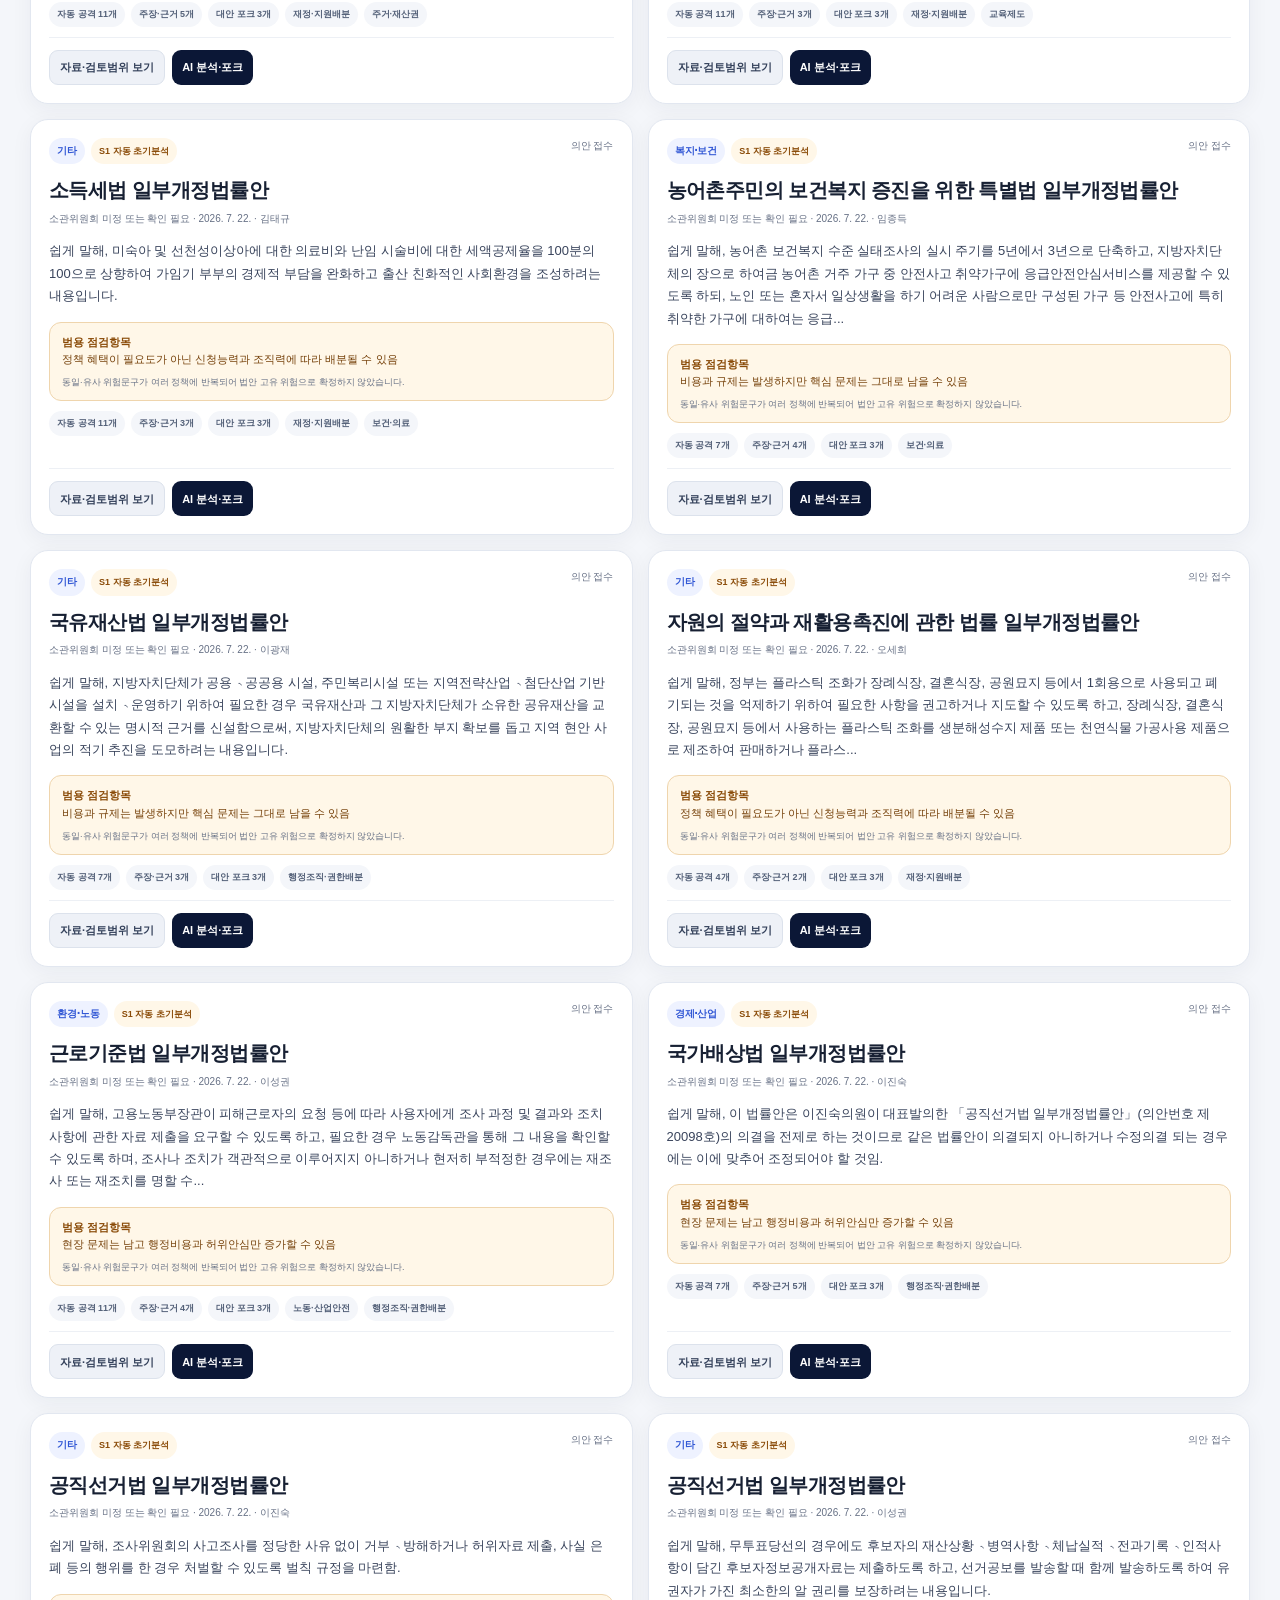
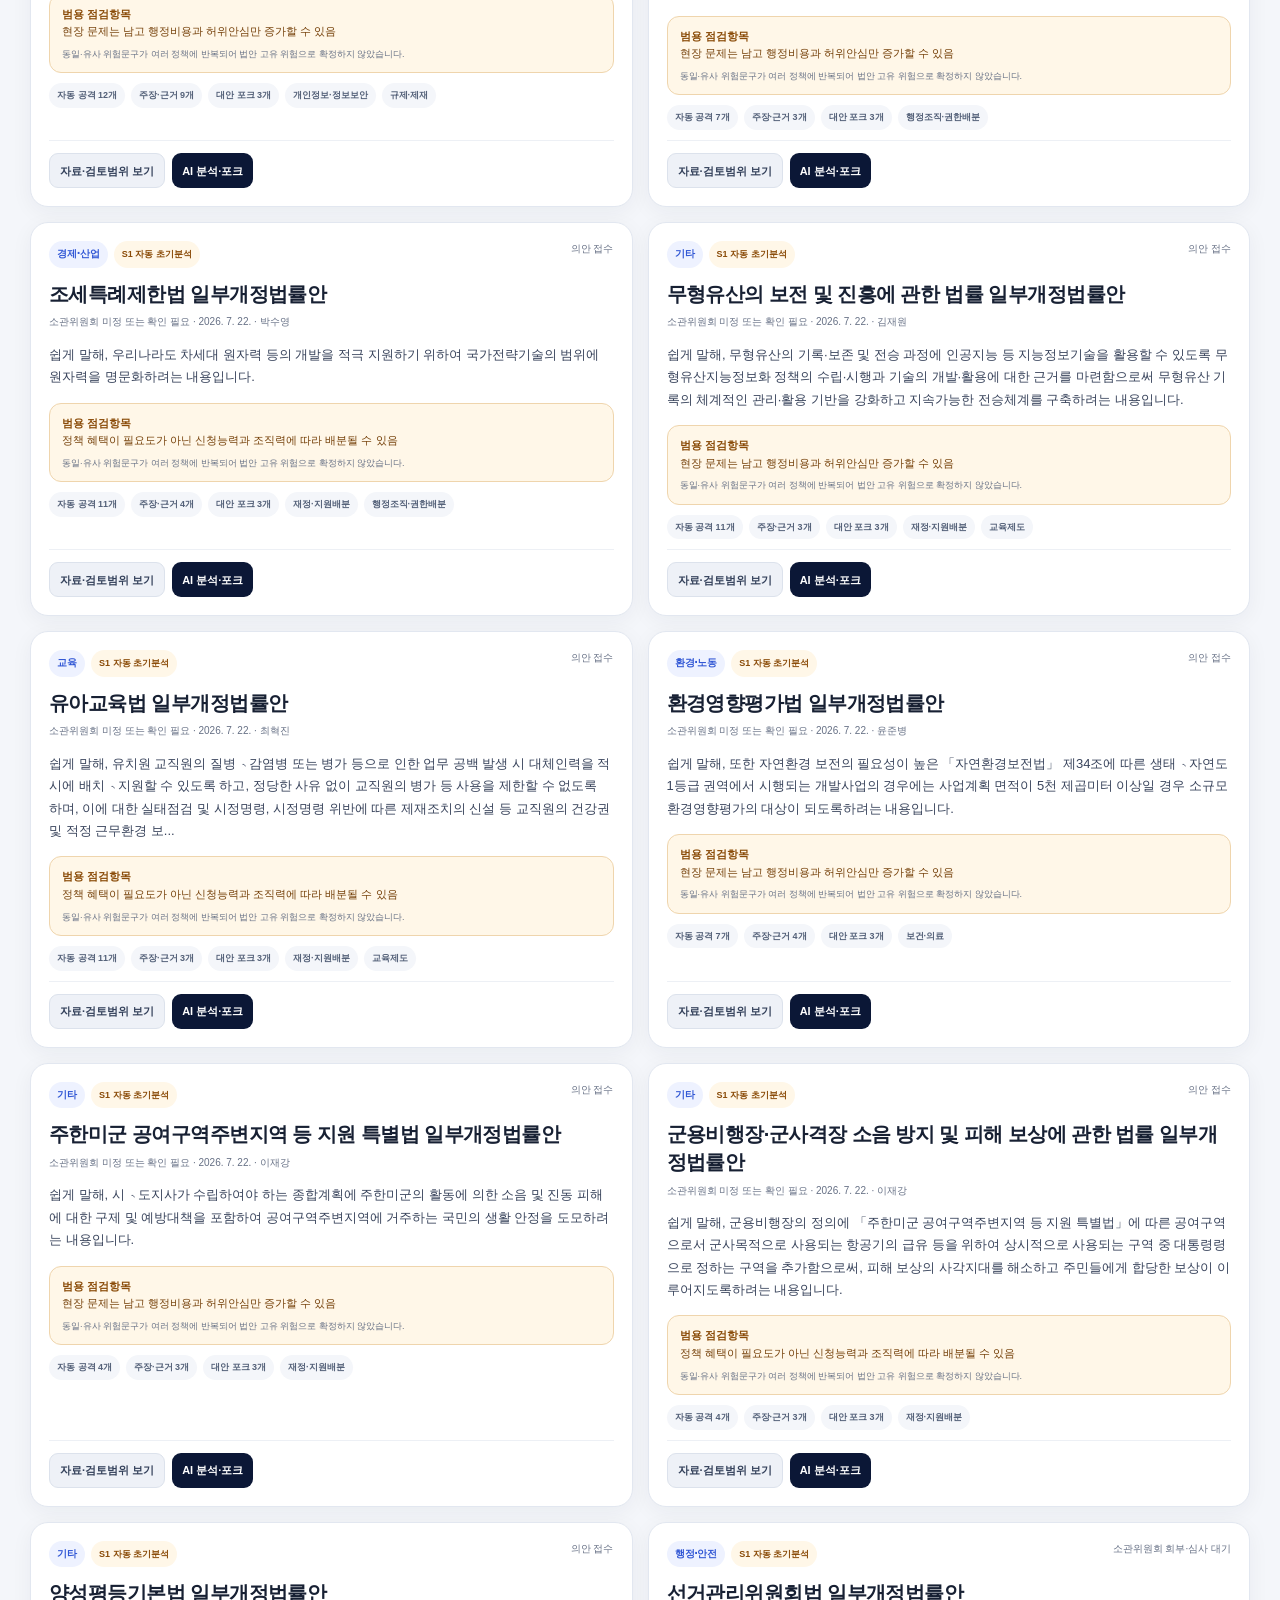
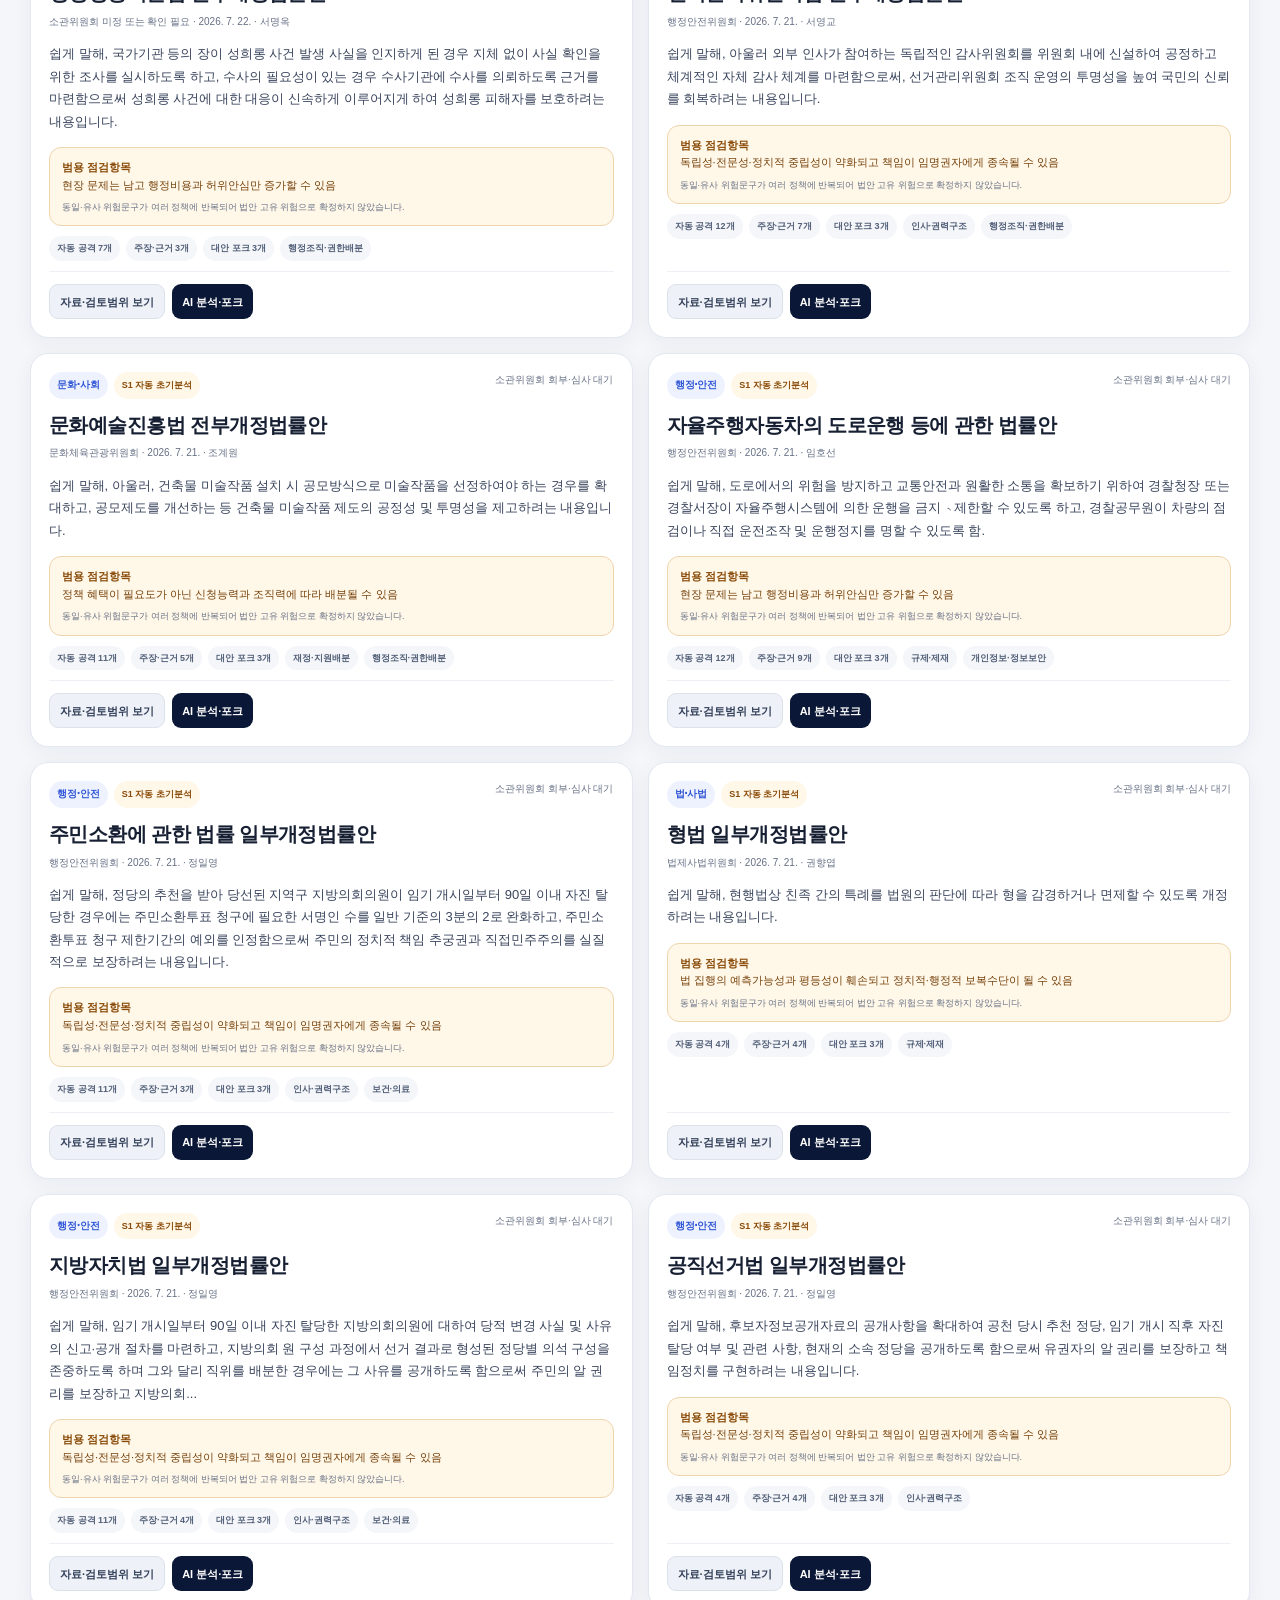
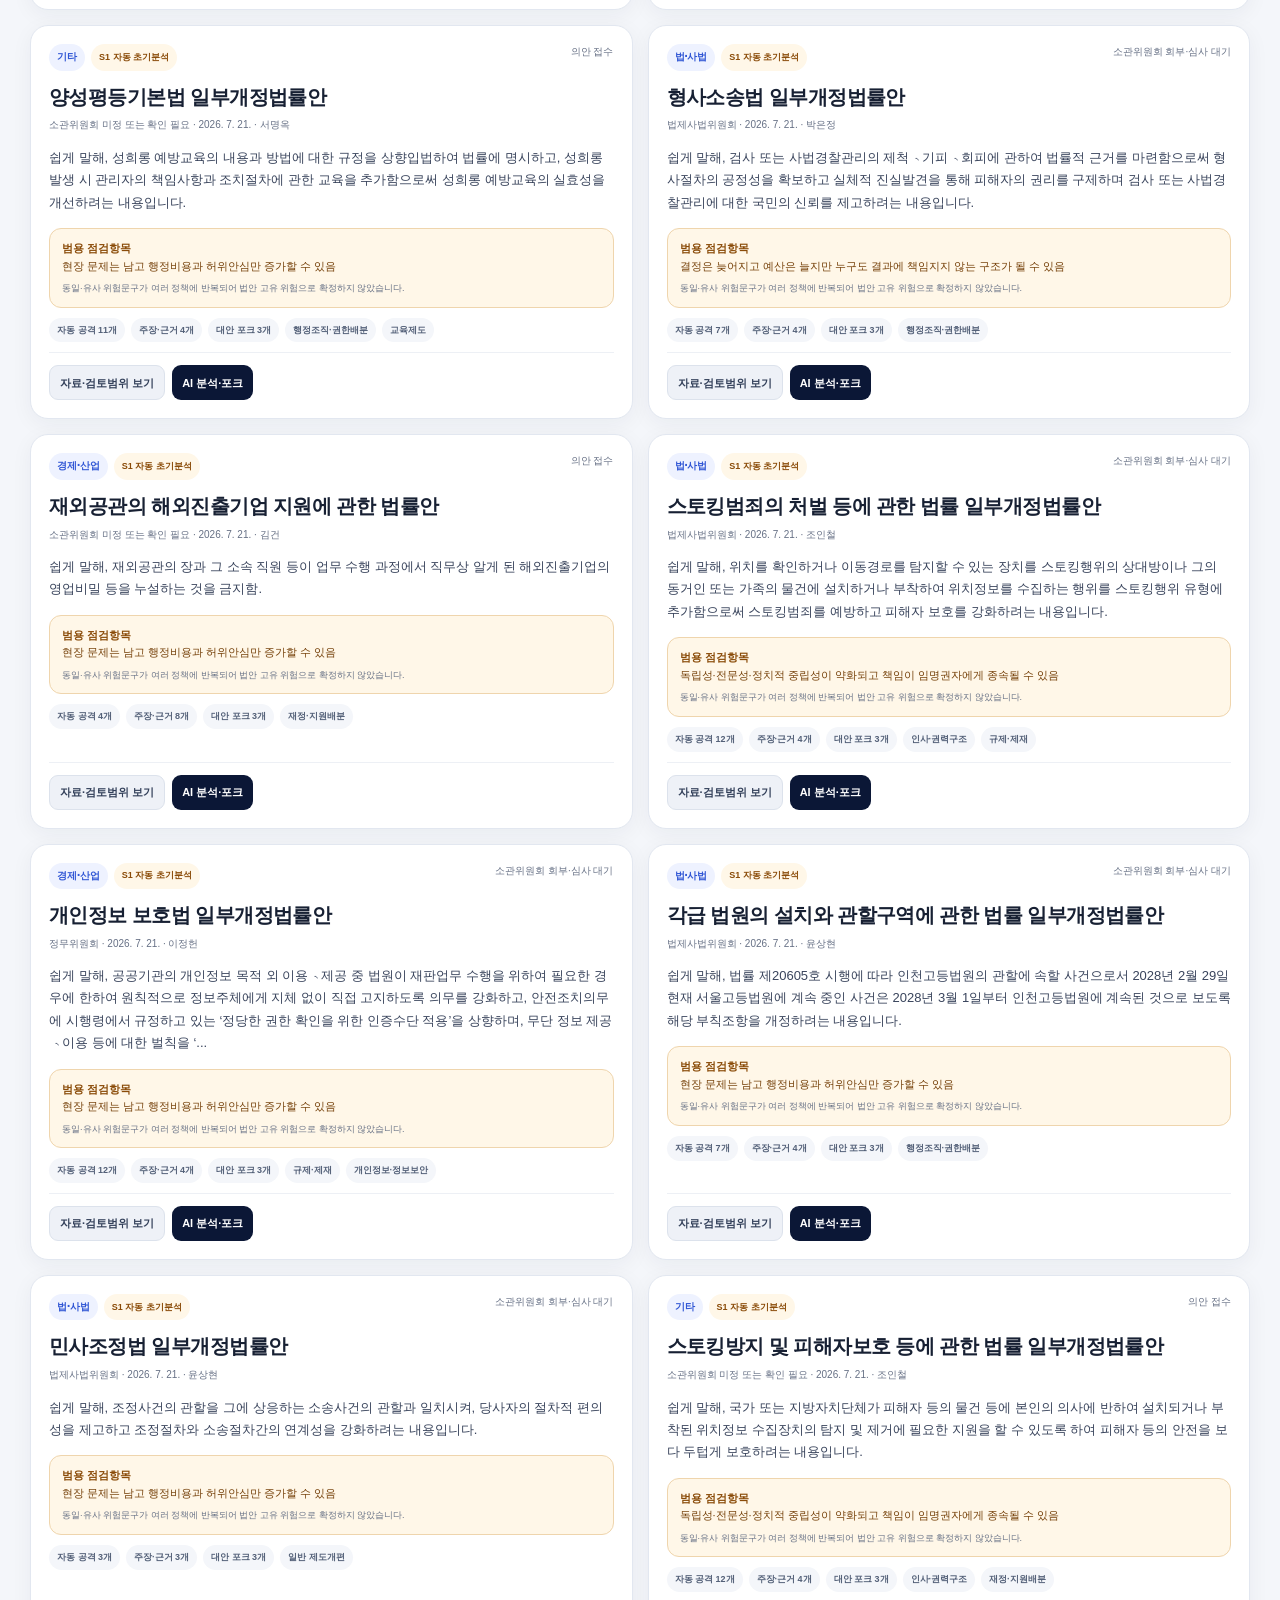
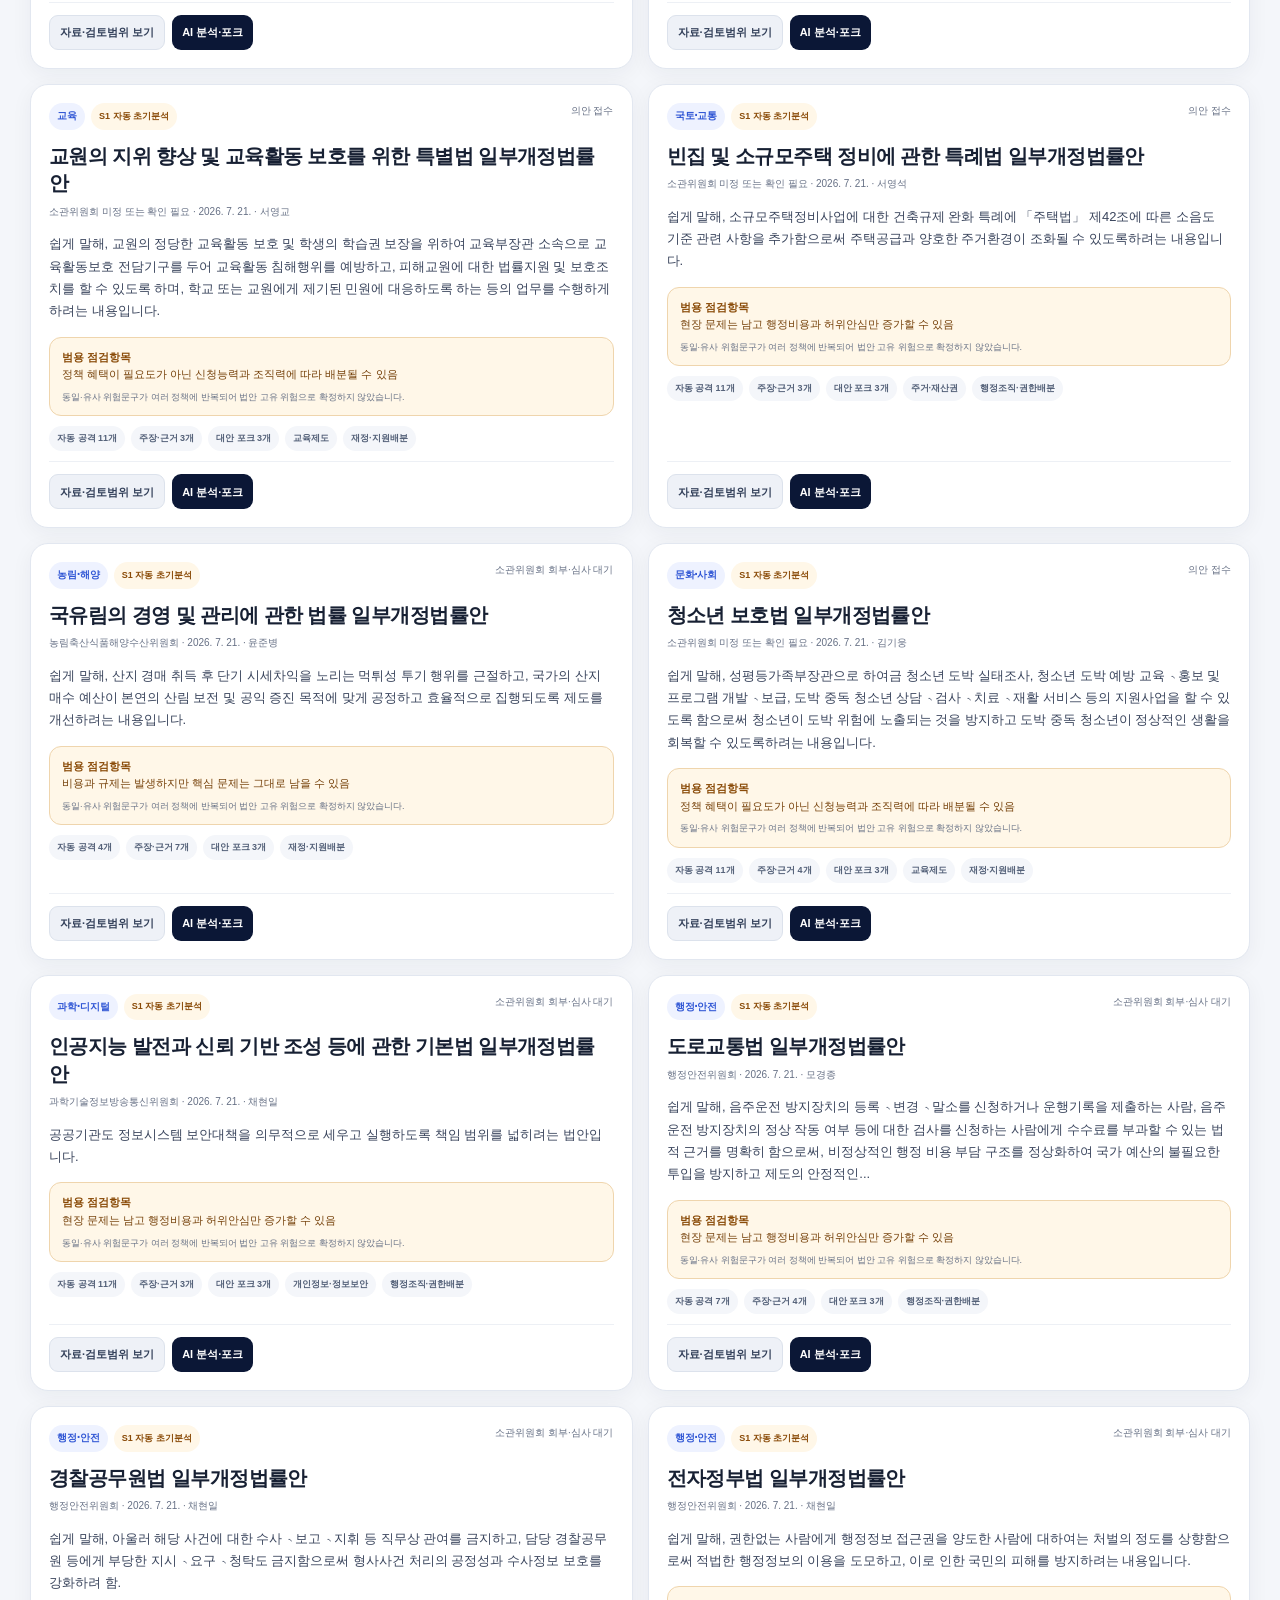
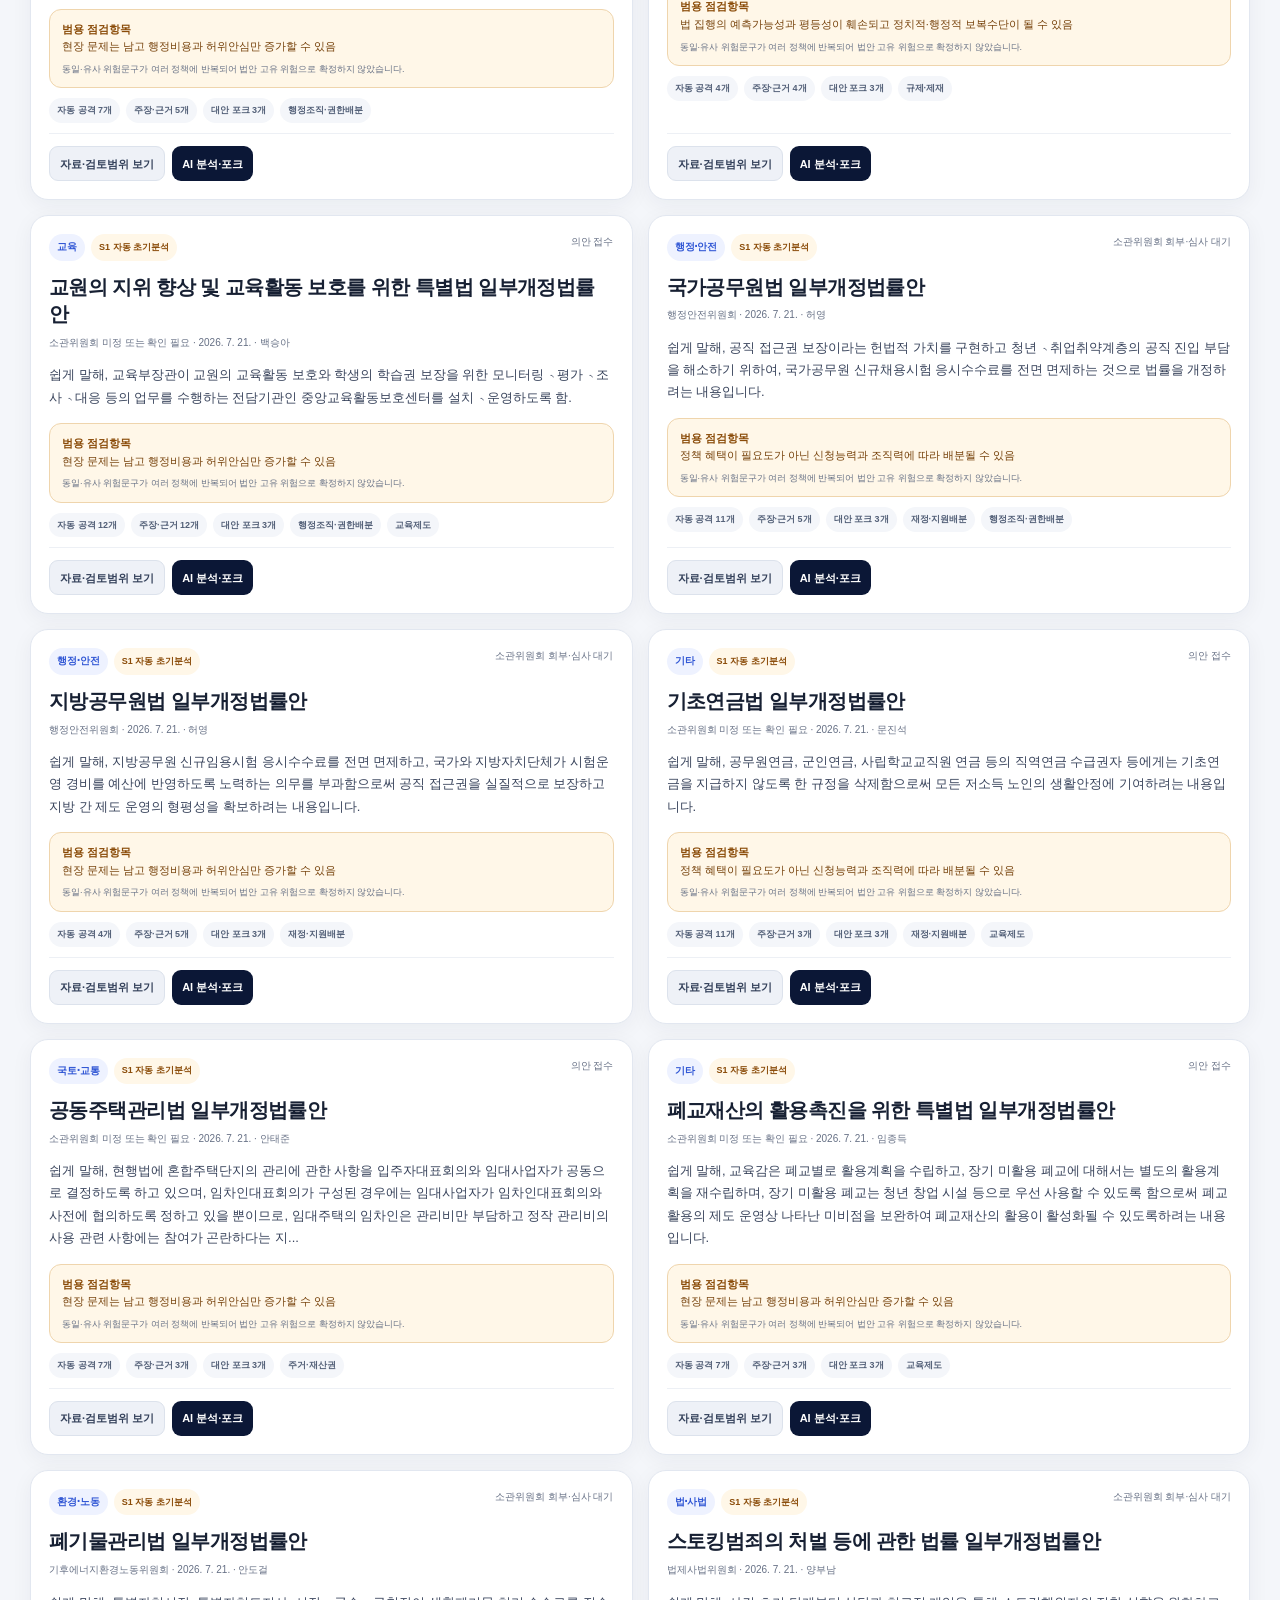
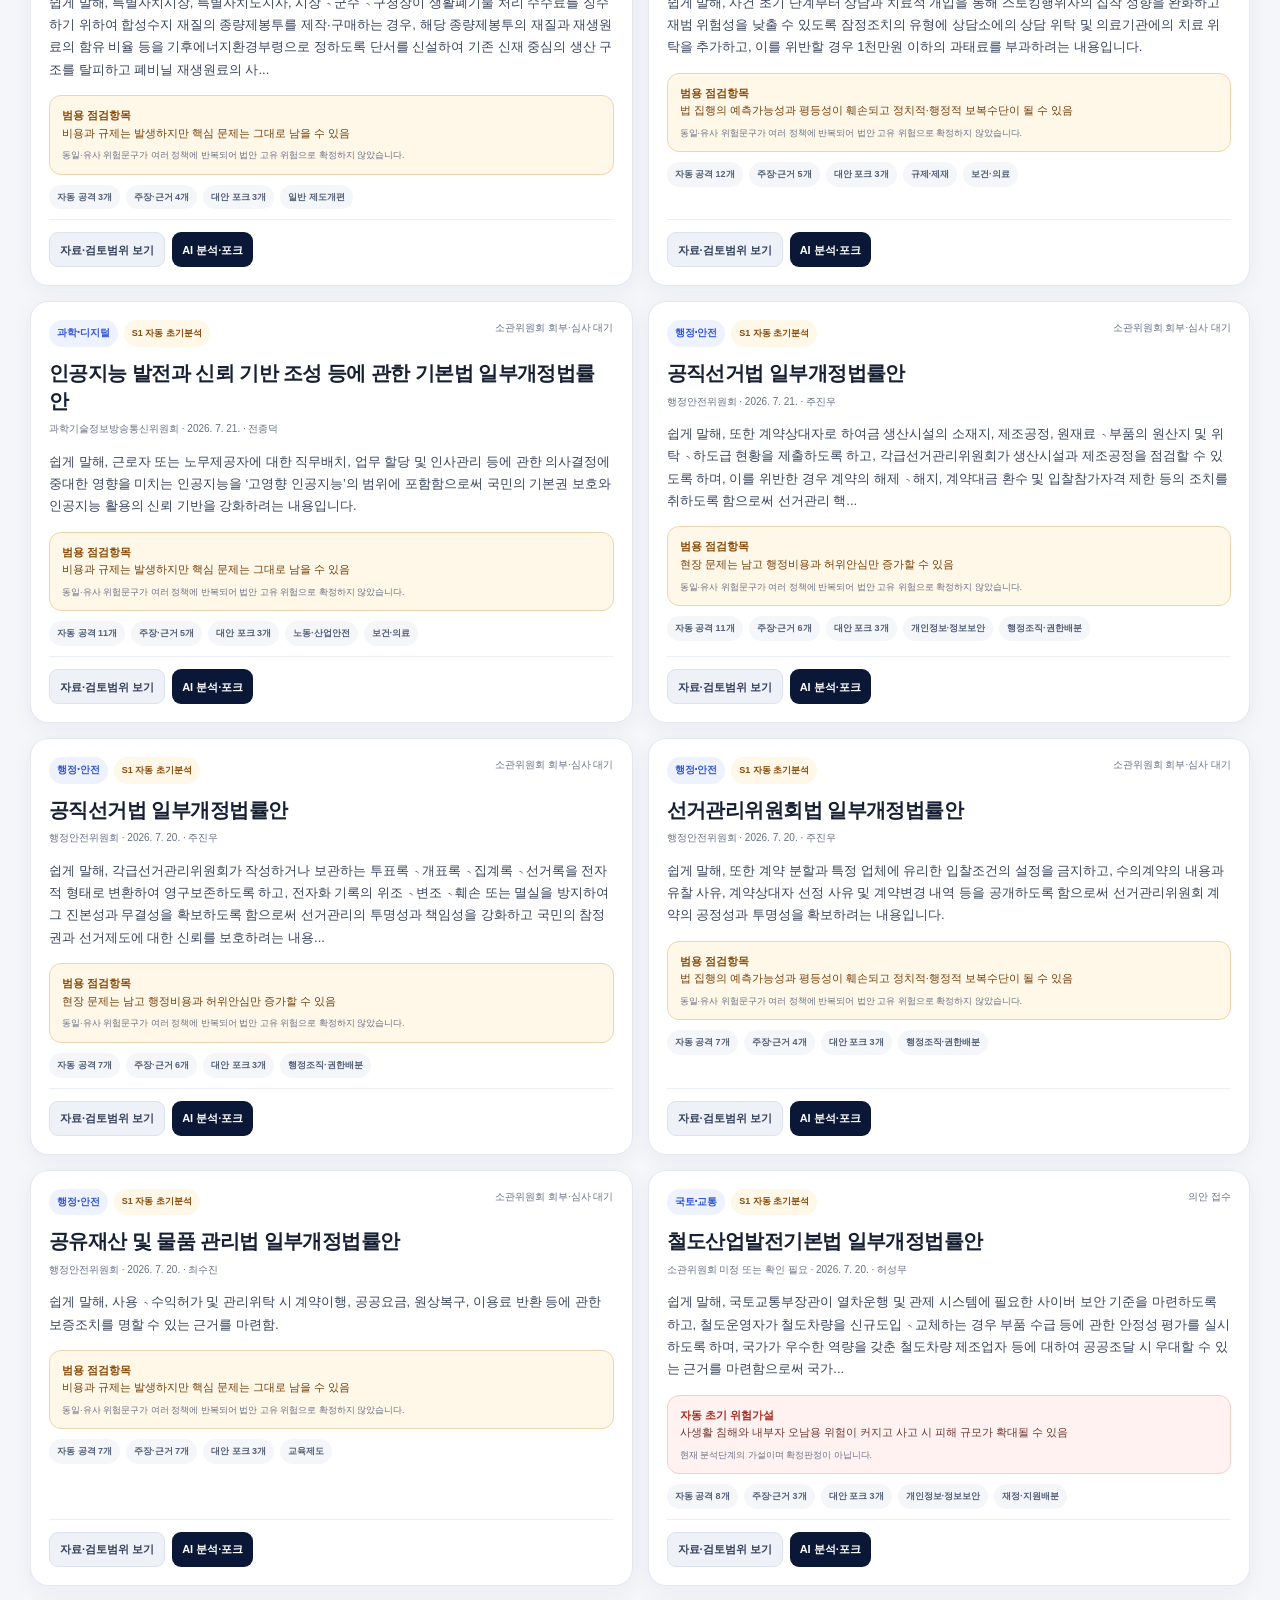
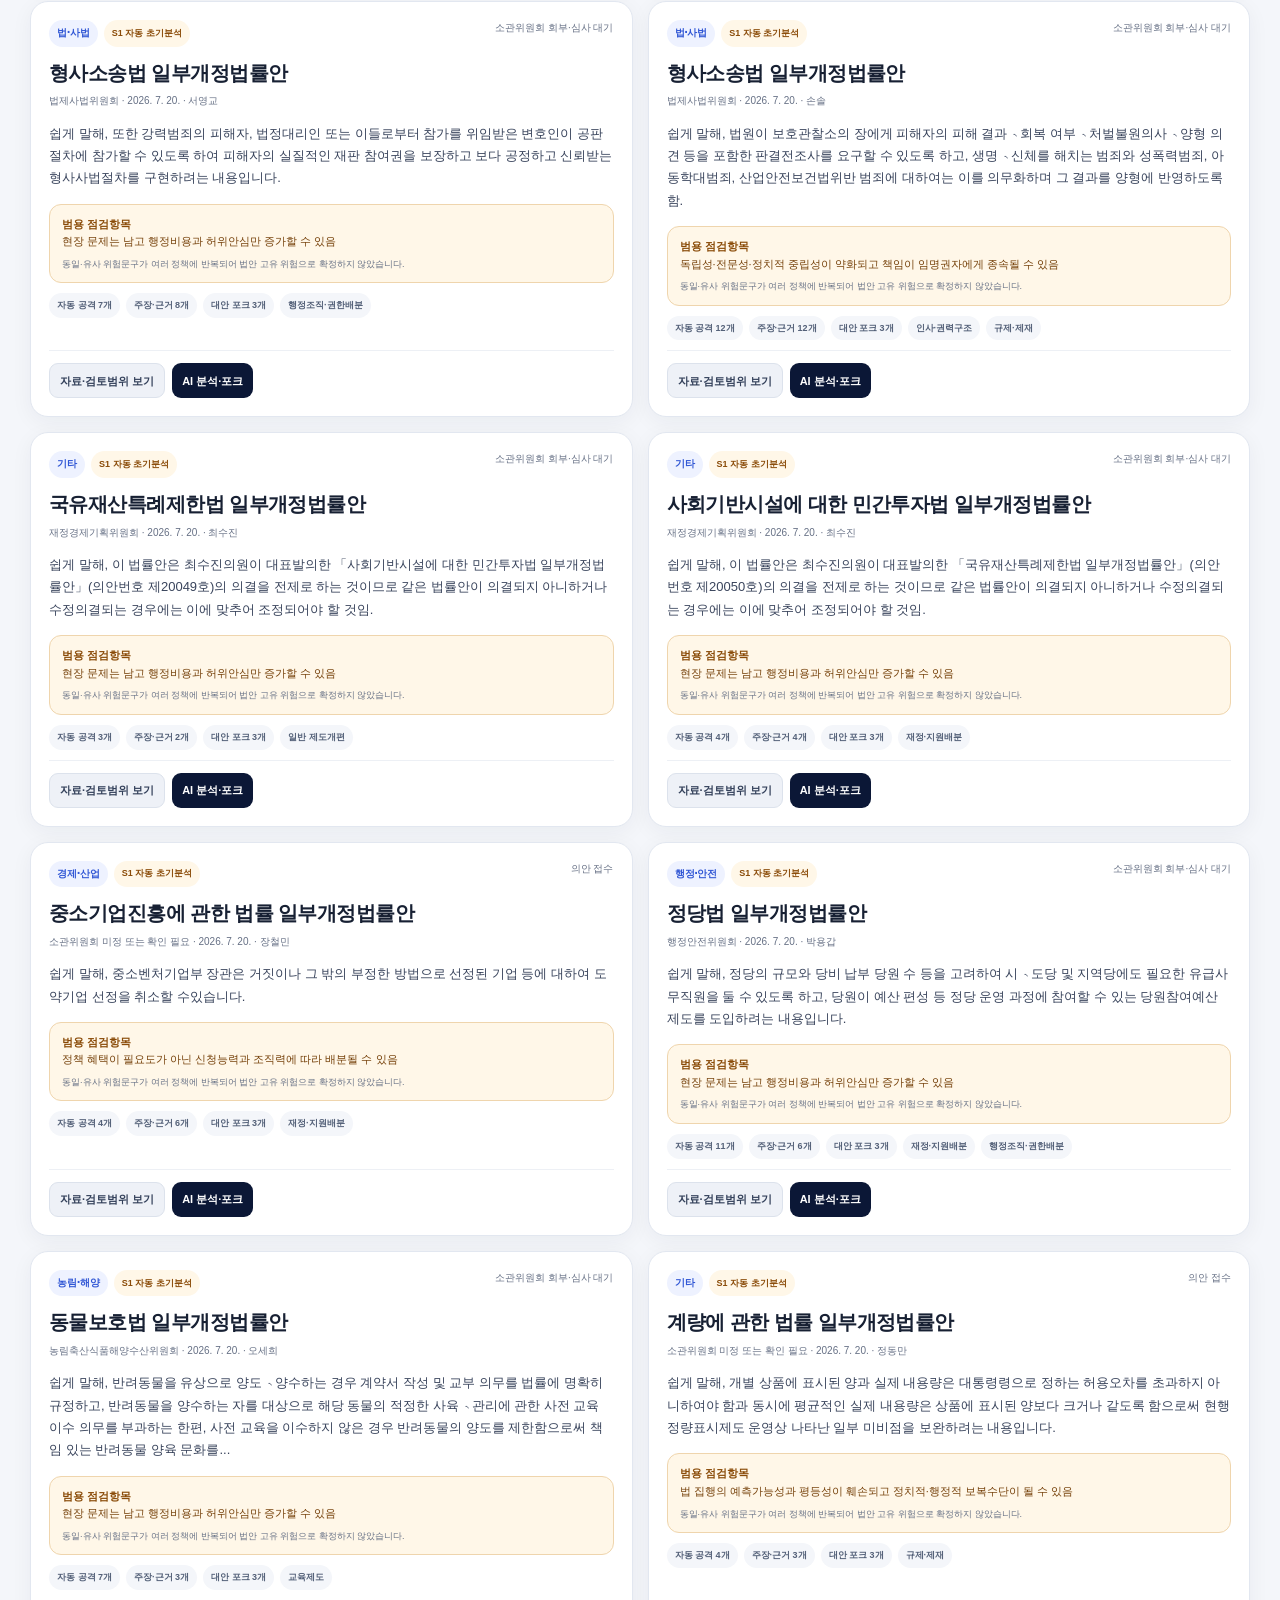
==== commit 3ff556df: "Update index.html" ====
--- a/index.html
+++ b/index.html
@@ -280,7 +280,7 @@
 
 function hasMojibake(value){
   const s=String(value||"");
-  return / |Ã.|Â.|â€|â€™|ì[\x80-\xBF]|ë[\x80-\xBF]|ðŸ/.test(s)
+  return /(?:\uFFFD|Ã.|Â.|â€|â€™|ì[\x80-\xBF]|ë[\x80-\xBF]|ðŸ)/.test(s)
 }
 function looksRawJson(value){
   const s=String(value||"").trim();
@@ -325,7 +325,7 @@
 }
 function maturityOf(bill){
   const explicit=text(bill.maturity_level,bill.analysis_level,bill.review_level).toUpperCase();
-  const match=explicit.match(/S([0-8])/);
+  const match=explicit.match(/\bS([0-8])\b/);
   if(match)return Math.min(8,Math.max(0,Number(match[1])));
   const officialDocs=countOf(bill.official_documents)+countOf(obj(bill.verified_review).official_documents);
   const clauses=countOf(bill.clause_comparisons)+countOf(obj(bill.verified_review).clause_comparisons);
